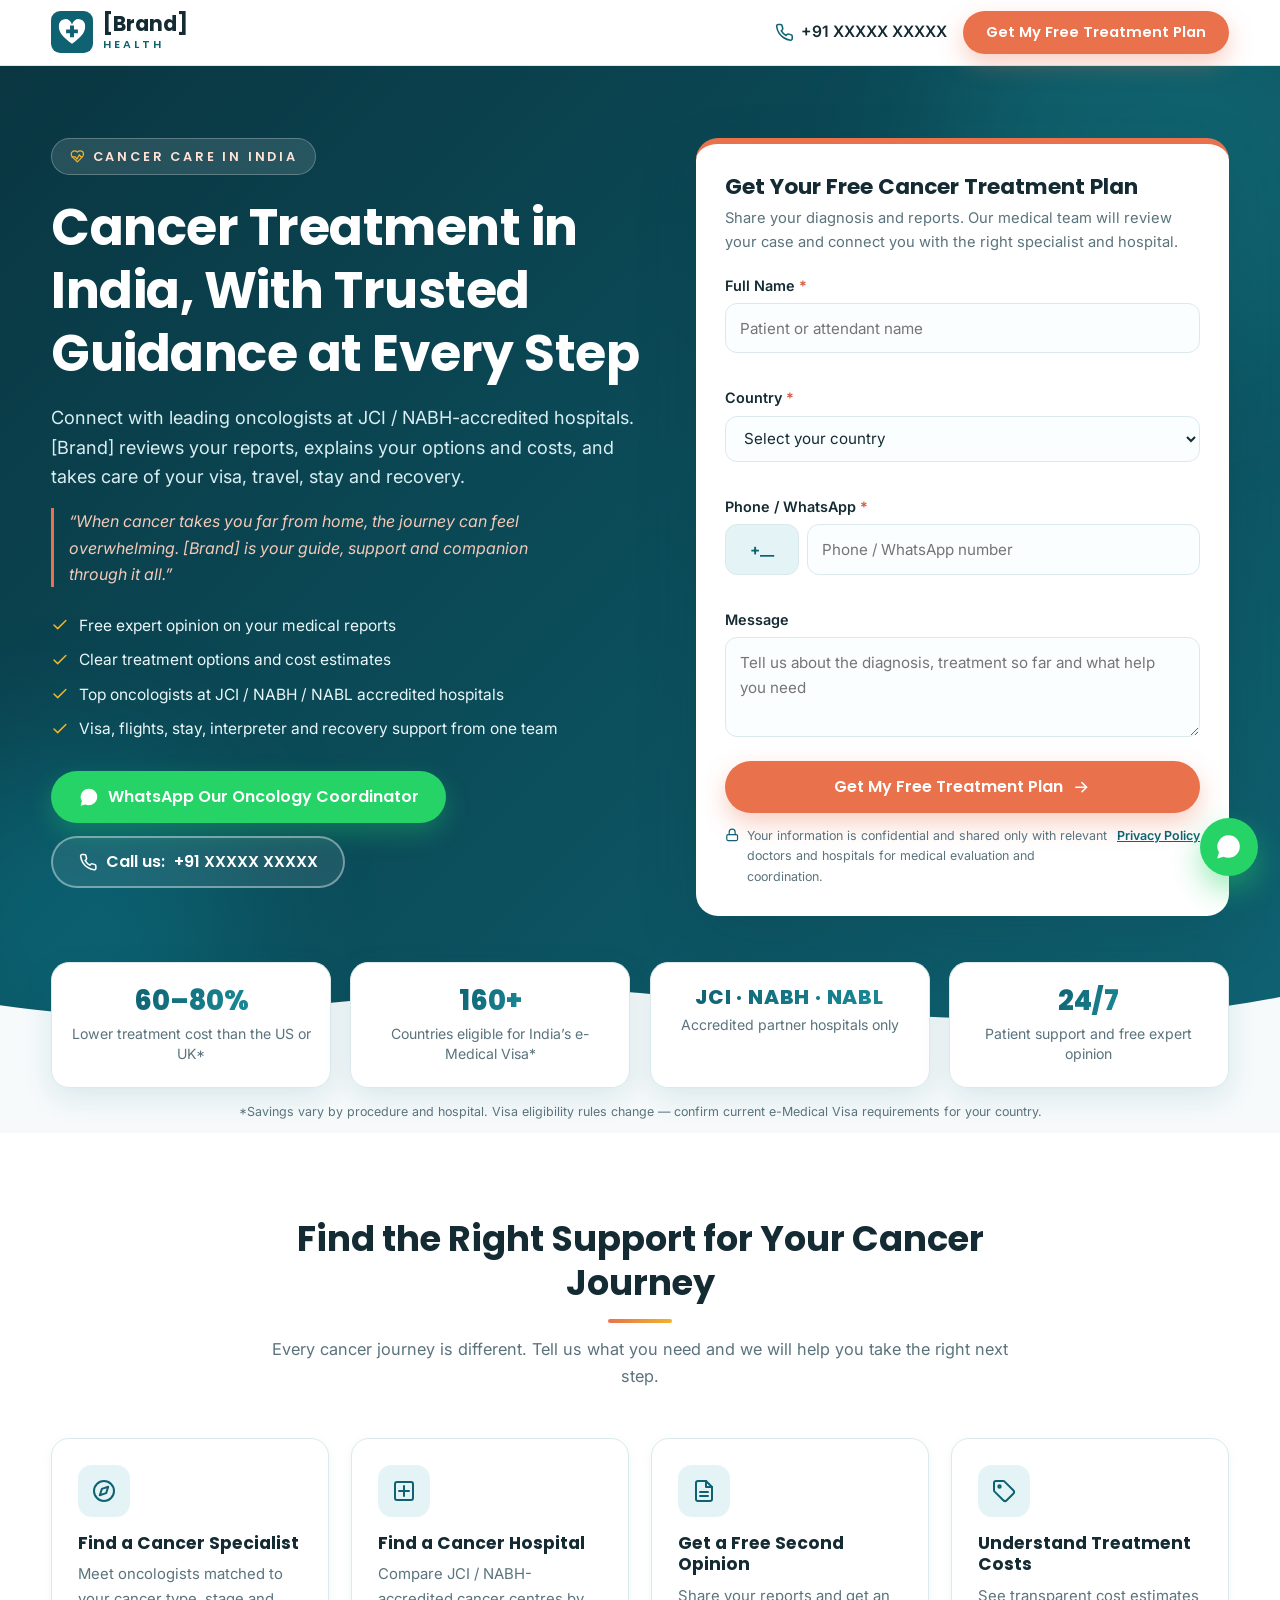
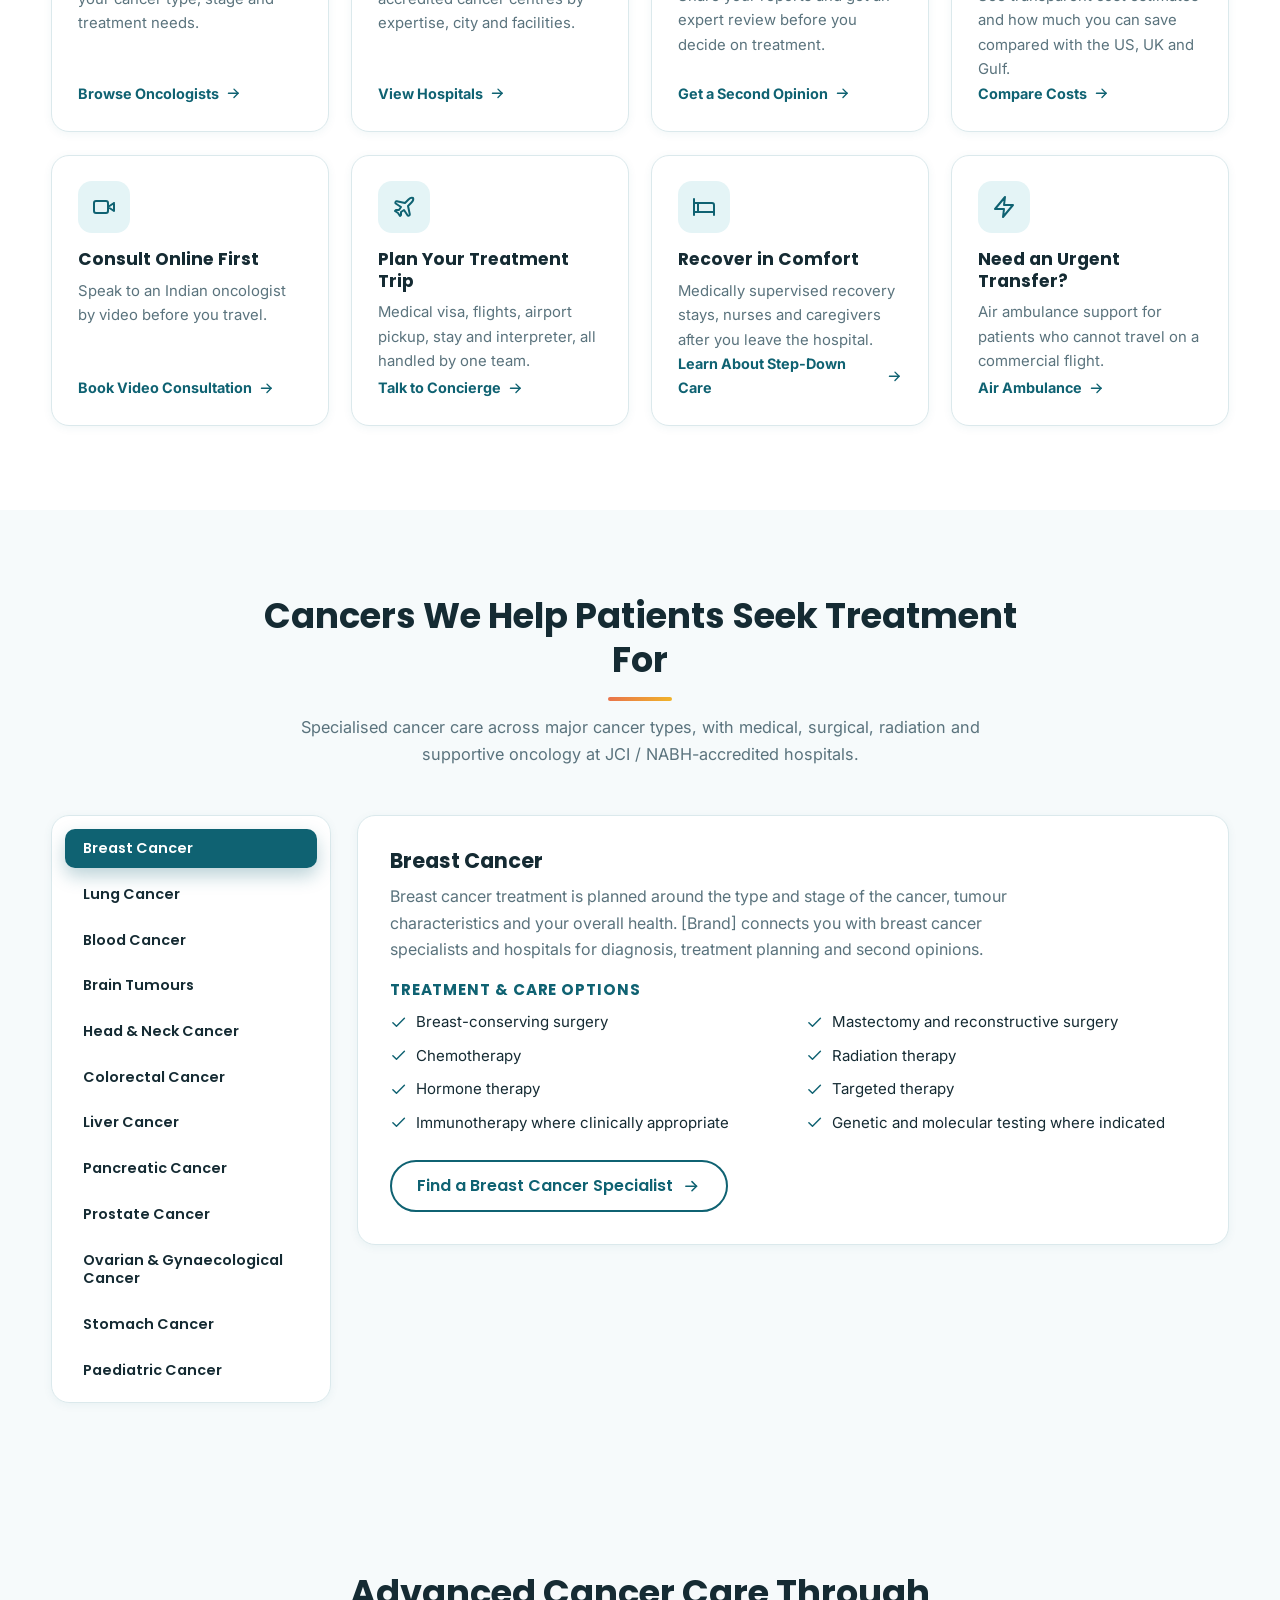
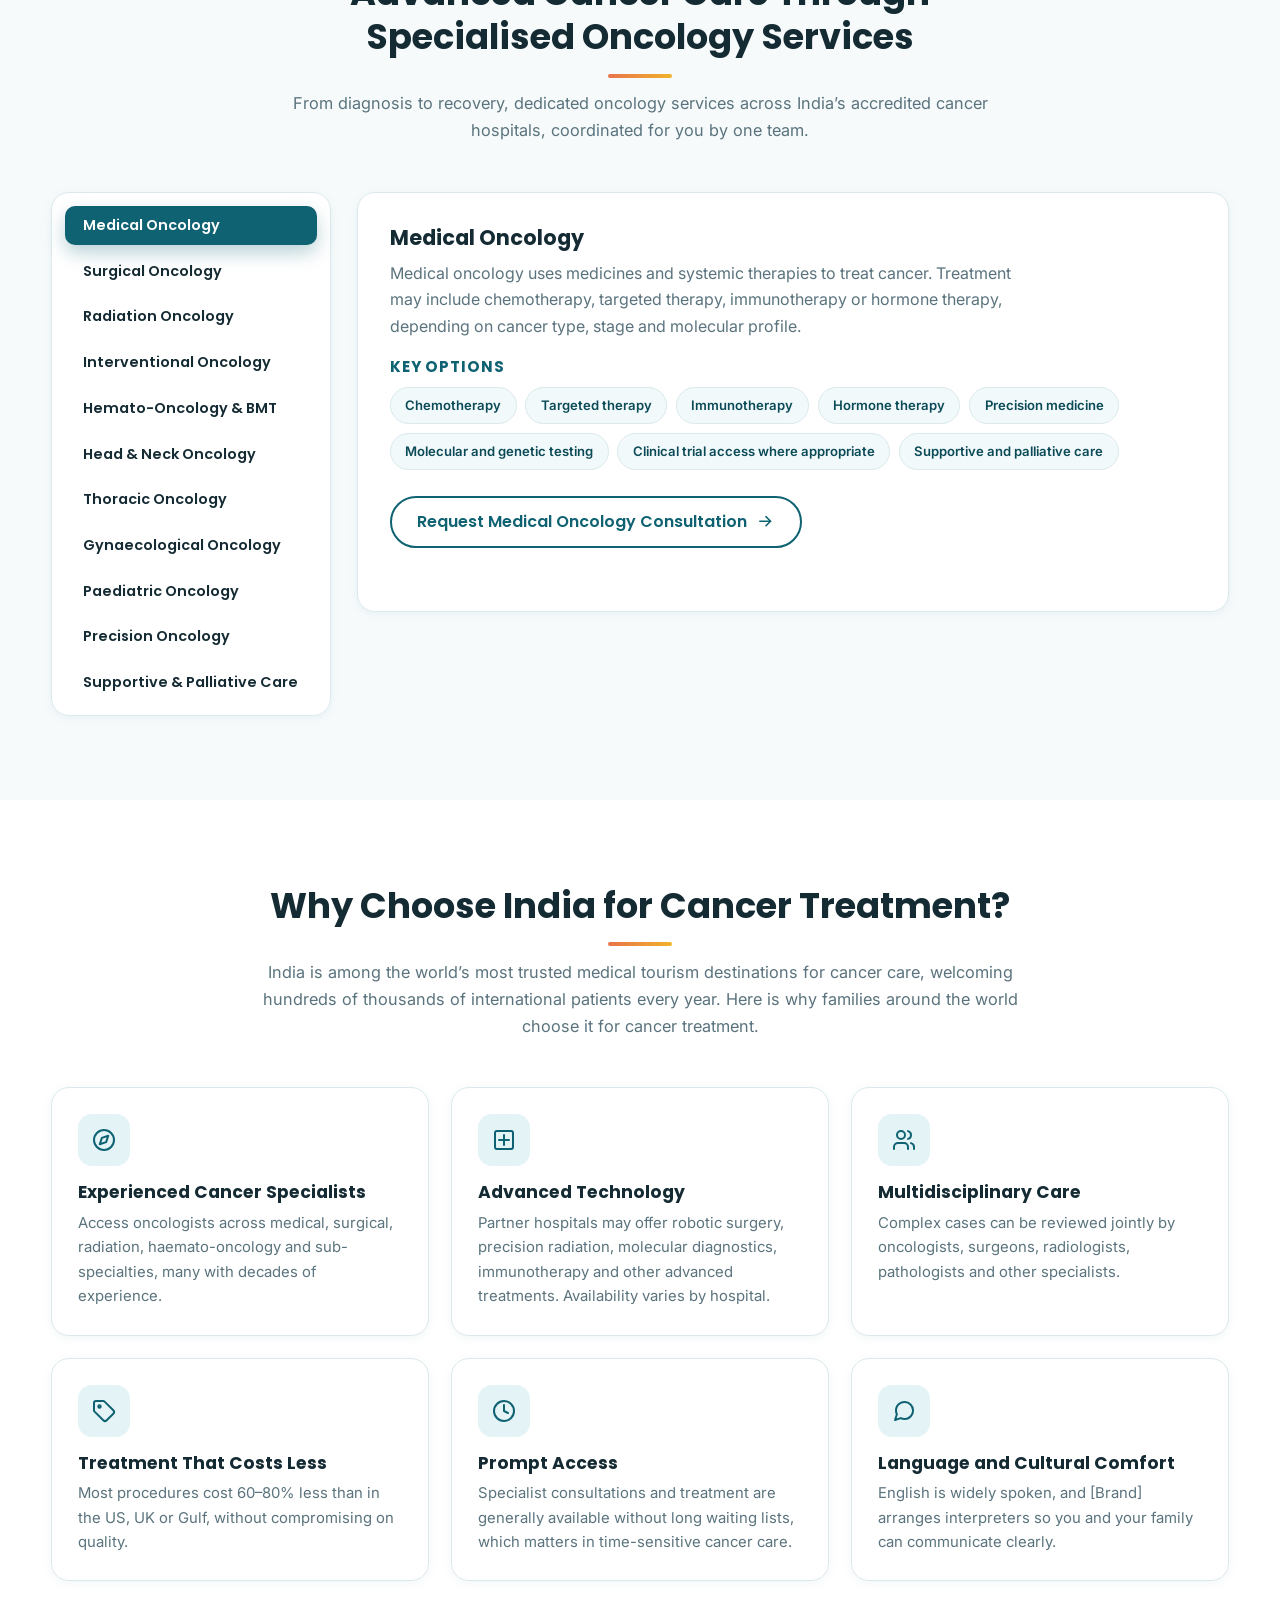
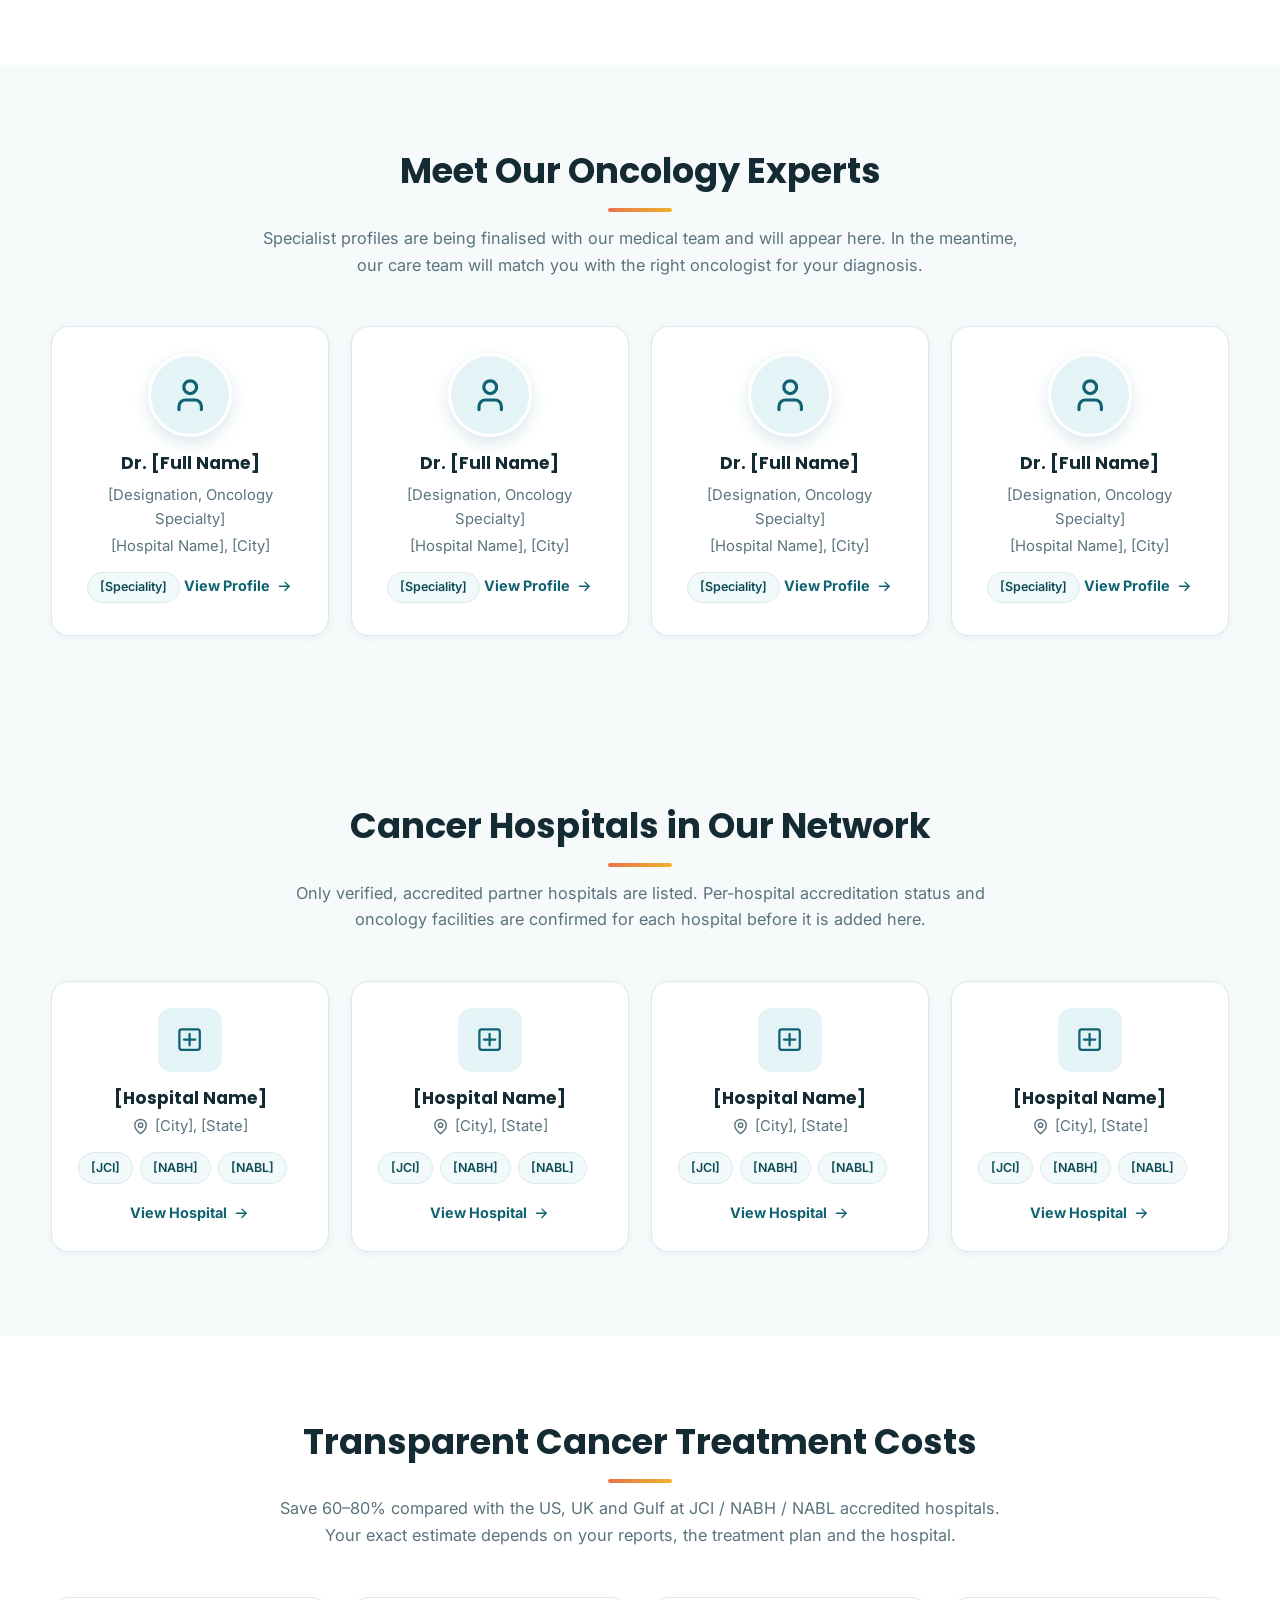
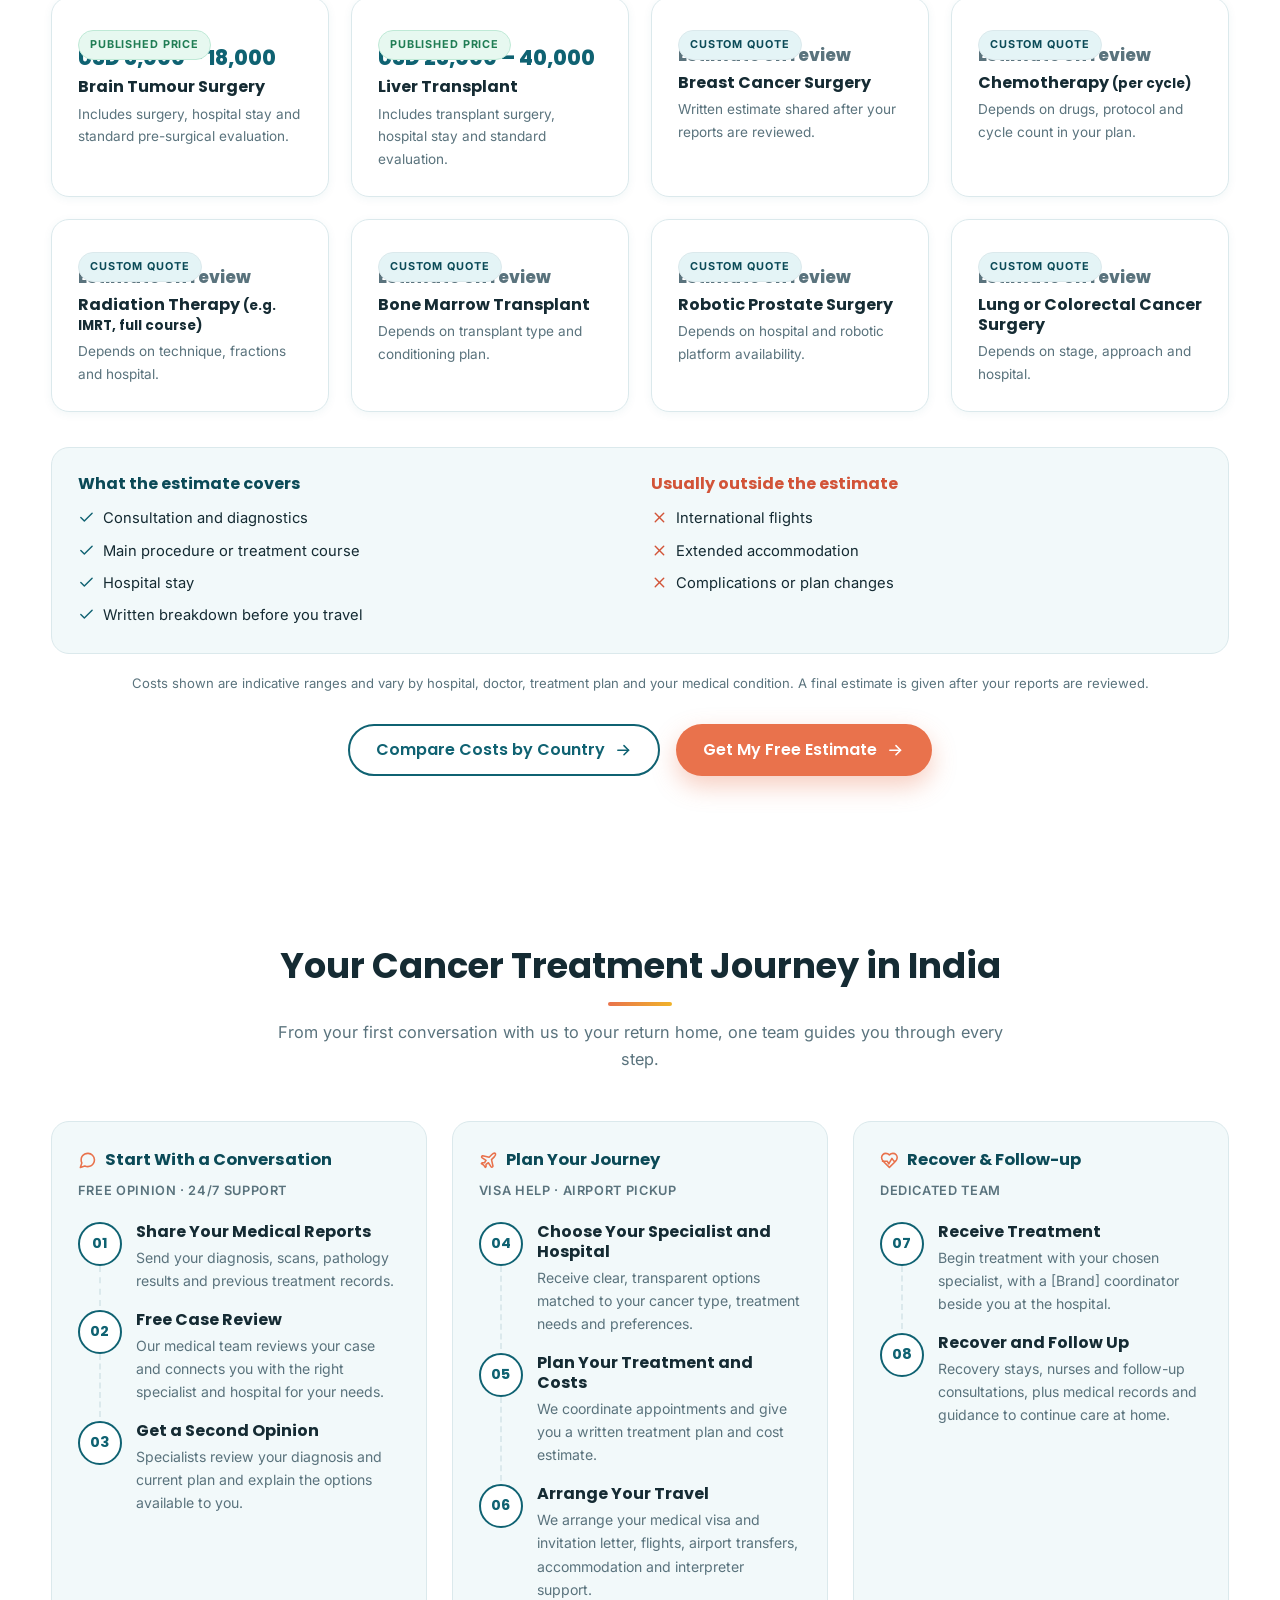
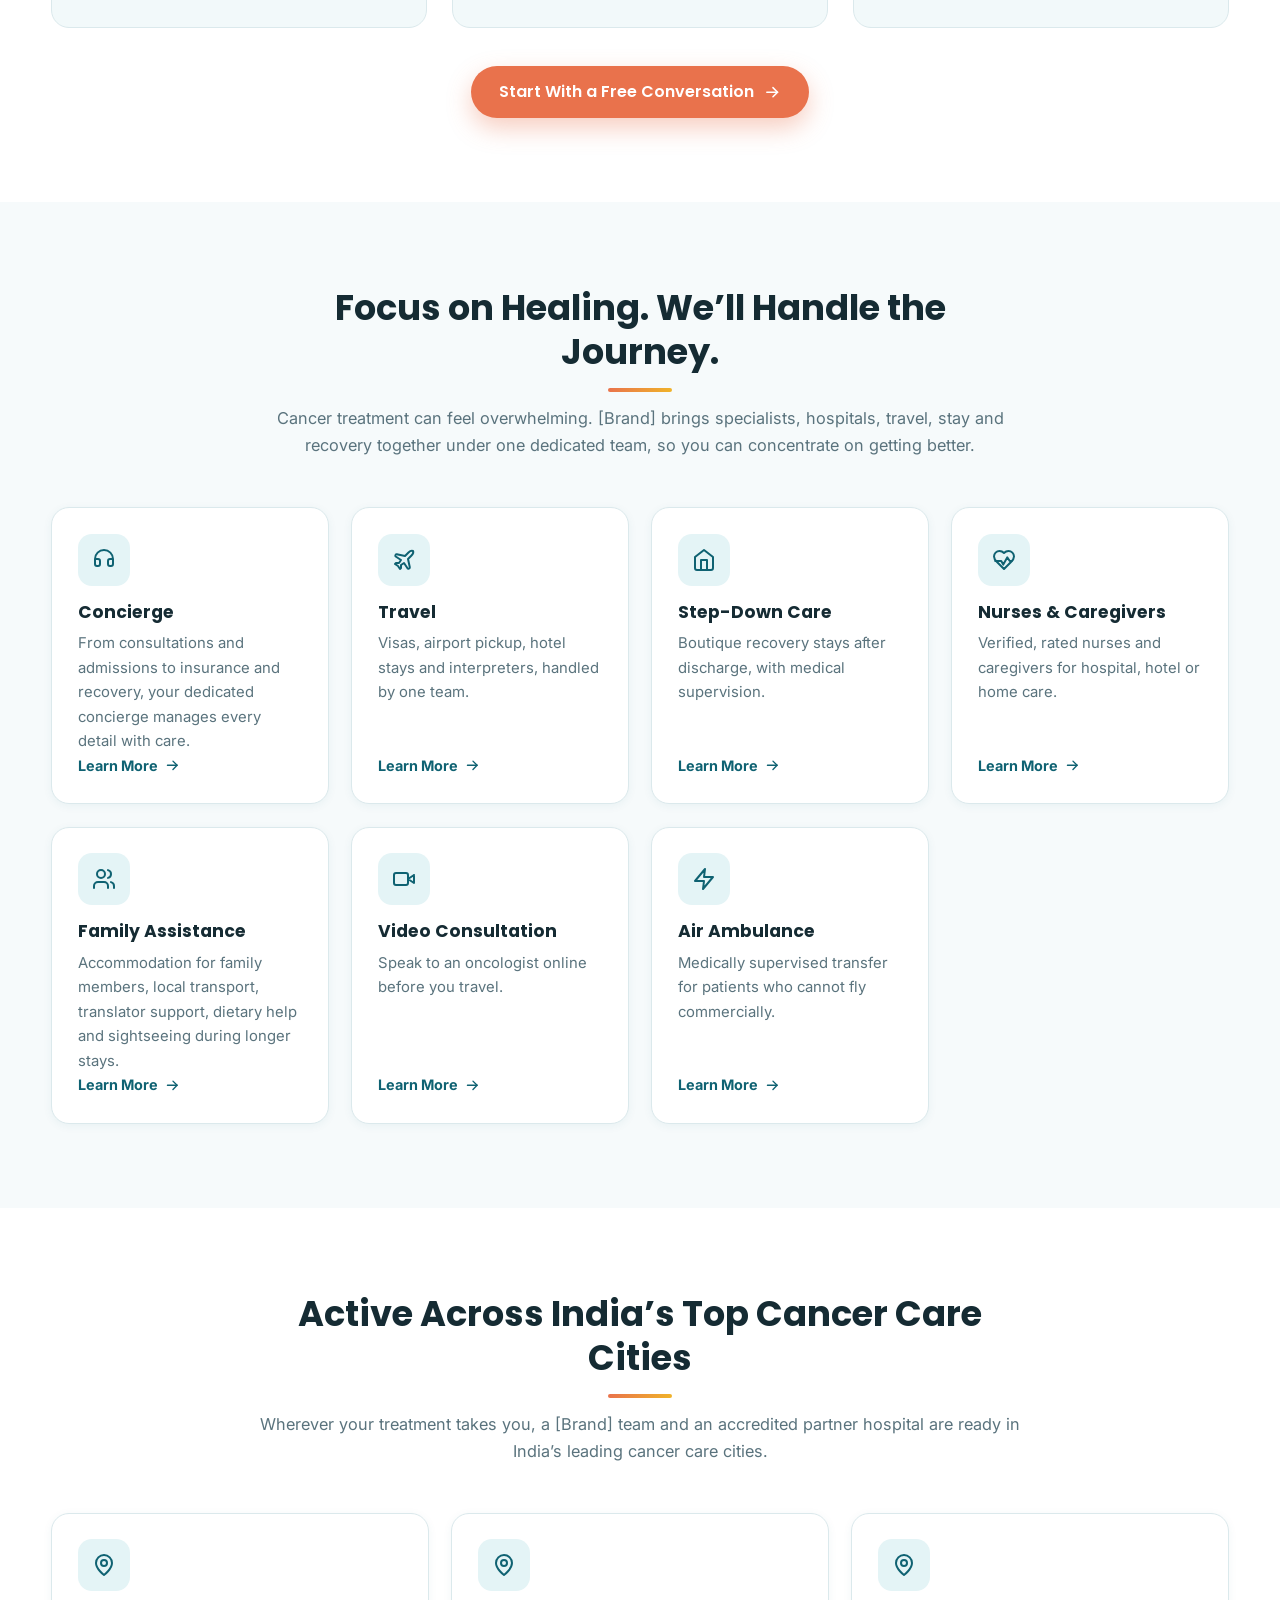
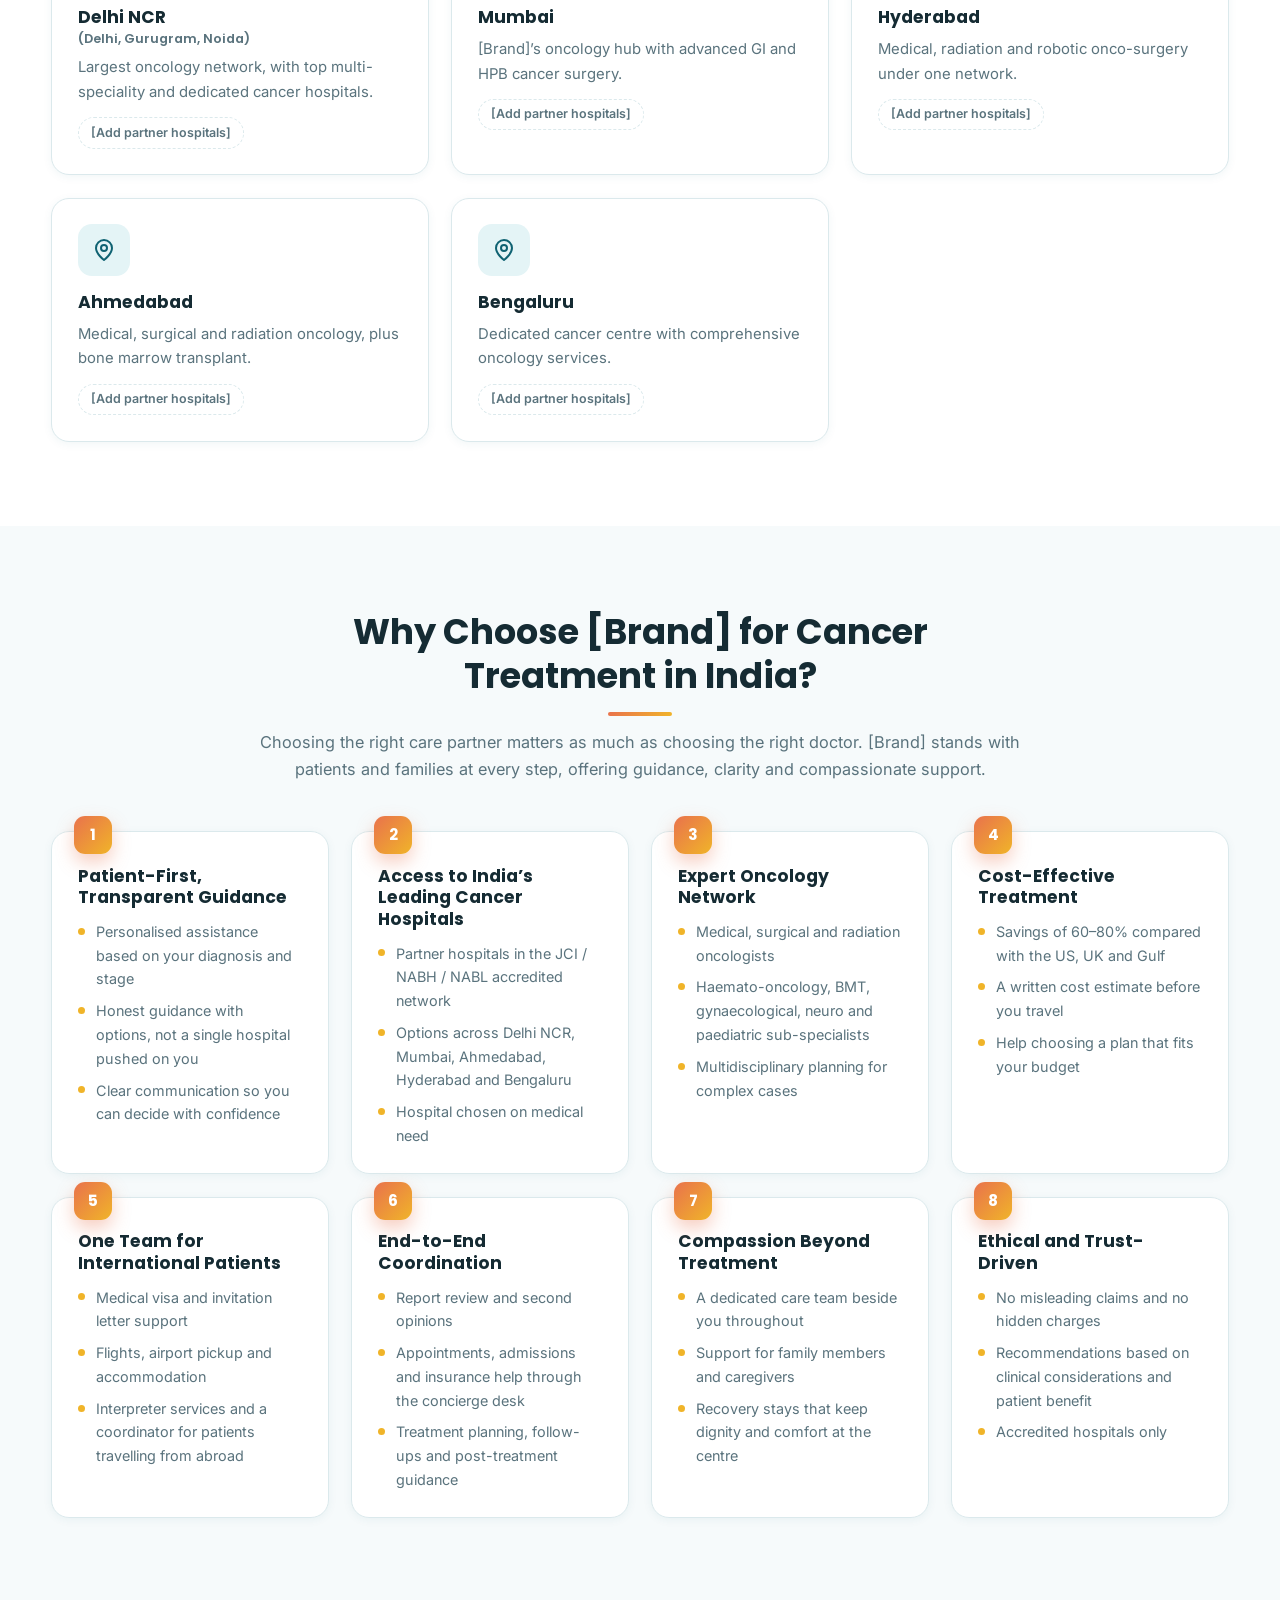
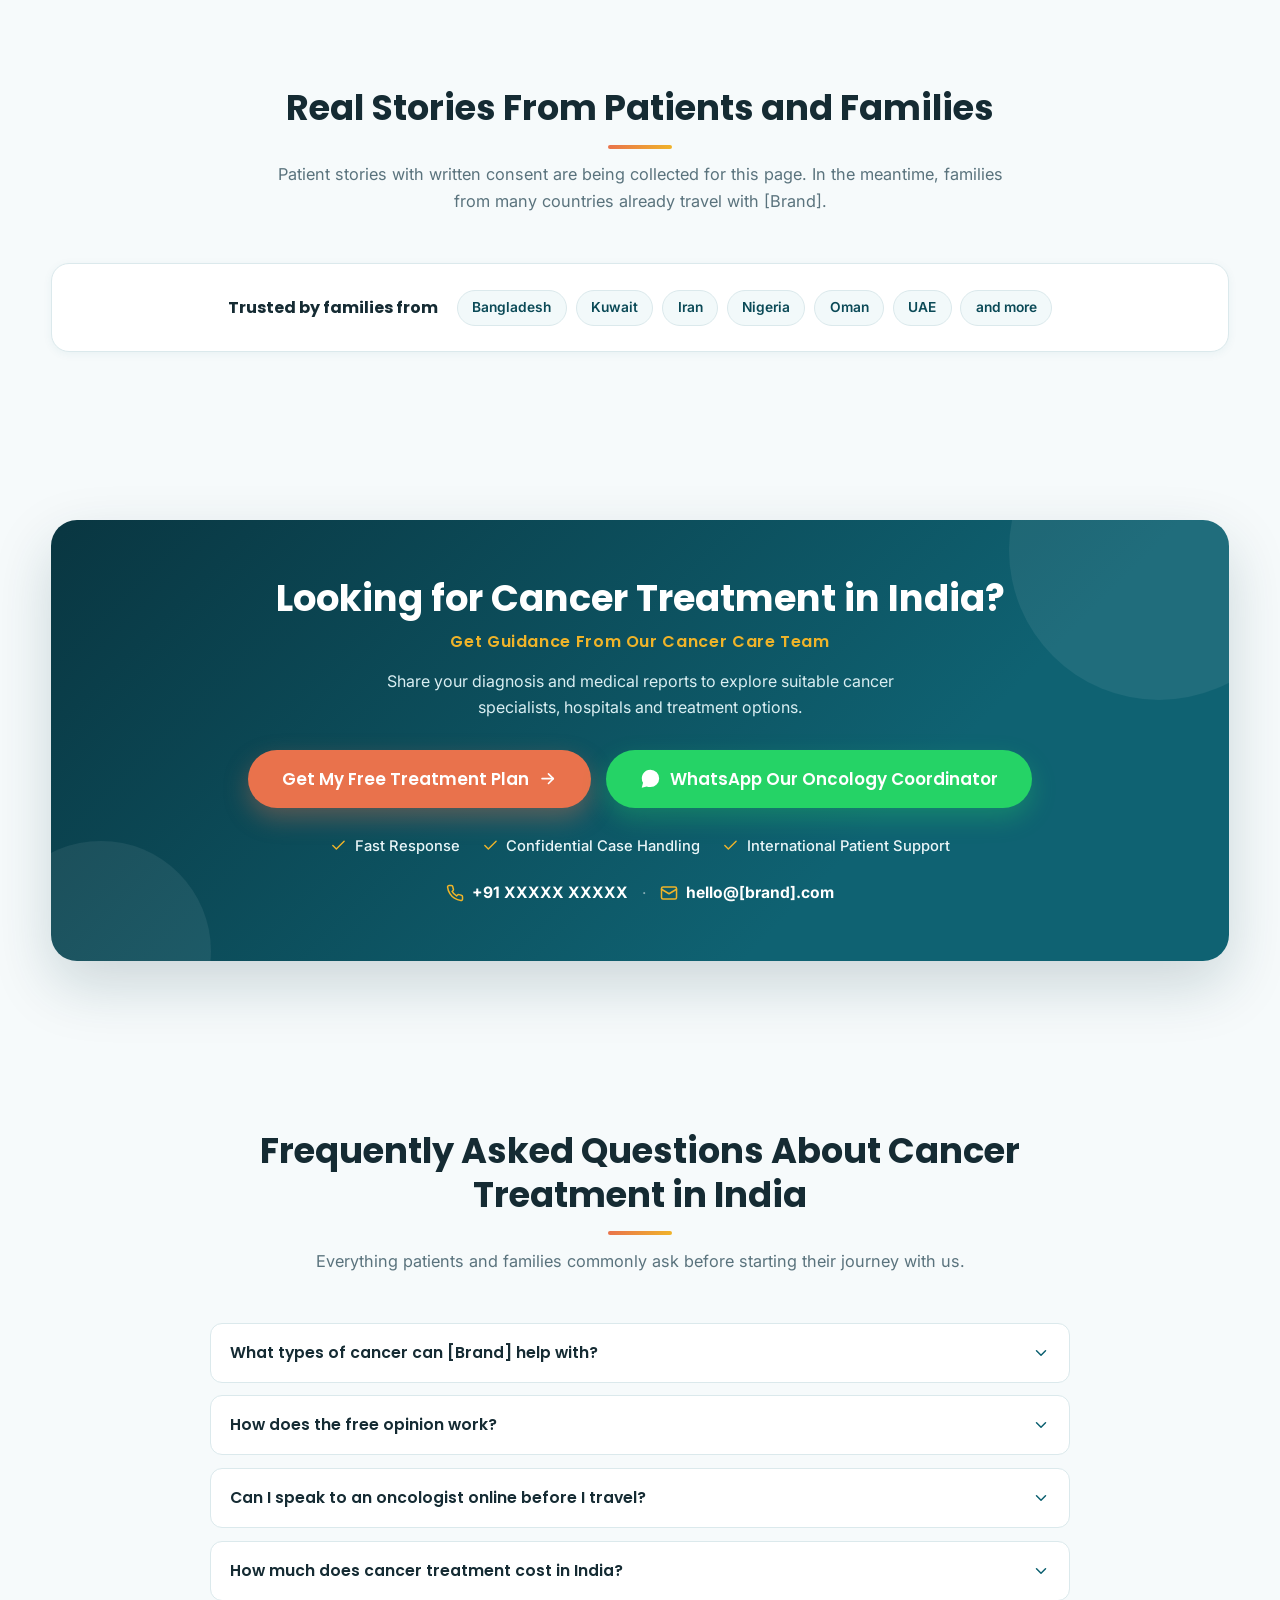
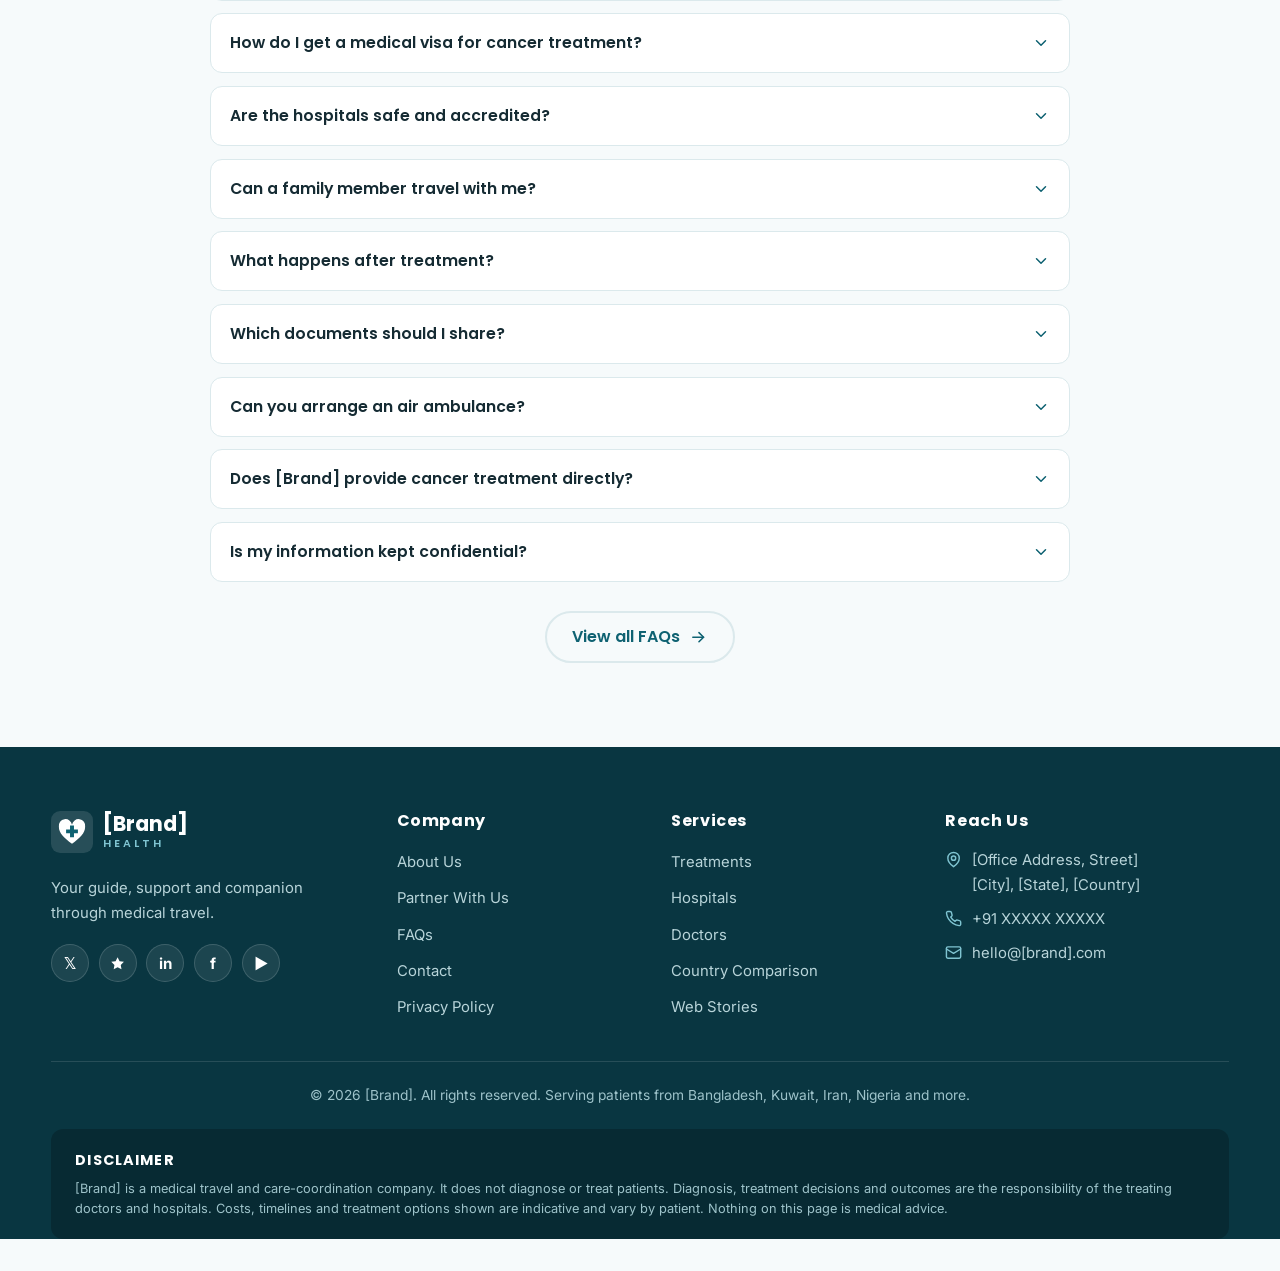
==== cancer-treatment-landing-page/index.html @ 6e110f03 "first commit" ====
<!DOCTYPE html>
<html lang="en">
<head>
  <meta charset="UTF-8">
  <meta name="viewport" content="width=device-width, initial-scale=1.0">

  <!-- ============================================================
       SEO — per the Content Requirement Sheet (Section B)
       Replace [Brand] / [domain.com] when the brand is finalised.
       Suggested URL : /cancer-treatment-india/   [CONFIRM per doc]
  ============================================================= -->
  <title>Cancer Treatment in India – Top Oncologists | [Brand]</title>
  <meta name="description" content="Free cancer treatment plan in India. Top oncologists at JCI/NABH hospitals, with visa, travel & recovery handled by [Brand].">
  <meta name="robots" content="index, follow">
  <link rel="canonical" href="https://[domain.com]/cancer-treatment-india/">

  <!-- Open Graph -->
  <meta property="og:type" content="website">
  <meta property="og:title" content="Cancer Treatment in India – Top Oncologists | [Brand]">
  <meta property="og:description" content="Free cancer treatment plan in India. Top oncologists at JCI/NABH hospitals, with visa, travel & recovery handled by [Brand].">
  <meta property="og:url" content="https://[domain.com]/cancer-treatment-india/">
  <meta property="og:image" content="https://[domain.com]/assets/og-cancer-treatment-india.jpg">
  <meta name="theme-color" content="#0f6272">

  <!-- Favicon (inline SVG heart-cross mark) -->
  <link rel="icon" href="data:image/svg+xml,%3Csvg xmlns='http://www.w3.org/2000/svg' viewBox='0 0 64 64'%3E%3Crect width='64' height='64' rx='14' fill='%230f6272'/%3E%3Cpath d='M32 50C20 41 12 34 12 24a10 10 0 0 1 20-3 10 10 0 0 1 20 3c0 10-8 17-20 26z' fill='%23ffffff'/%3E%3Cpath d='M29 22h6v6h6v6h-6v6h-6v-6h-6v-6h6z' fill='%230f6272'/%3E%3C/svg%3E">

  <!-- Fonts -->
  <link rel="preconnect" href="https://fonts.googleapis.com">
  <link rel="preconnect" href="https://fonts.gstatic.com" crossorigin="">
  <link href="https://fonts.googleapis.com/css2?family=Inter:wght@400;500;600;700&family=Poppins:wght@500;600;700;800&display=swap" rel="stylesheet">

  <!-- Styles -->
  <link rel="stylesheet" href="css/style.css">

  <!--
    FAQ structured data (Section 16: "mark up with FAQ schema").
    Keep the JSON-LD answers in sync with the visible FAQ accordion.
  -->
  <script type="application/ld+json">
  {
    "@context": "https://schema.org",
    "@type": "FAQPage",
    "mainEntity": [
      {"@type": "Question","name": "What types of cancer can [Brand] help with?","acceptedAnswer": {"@type": "Answer","text": "[Brand] guides you to specialists and hospitals for breast, lung, blood, brain, head and neck, colorectal, liver, pancreatic, prostate, gynaecological, stomach and paediatric cancers, and others on request."}},
      {"@type": "Question","name": "How does the free opinion work?","acceptedAnswer": {"@type": "Answer","text": "Share your reports through the form or WhatsApp. Our medical team reviews your case and connects you with a suitable specialist who explains your diagnosis and options."}},
      {"@type": "Question","name": "Can I speak to an oncologist online before I travel?","acceptedAnswer": {"@type": "Answer","text": "Yes. Video consultation is available with Indian specialists, so you can discuss your reports before deciding whether to travel. Availability depends on the specialist."}},
      {"@type": "Question","name": "How much does cancer treatment cost in India?","acceptedAnswer": {"@type": "Answer","text": "Most procedures cost 60–80% less than in the US, UK or Gulf. The final cost depends on cancer type, stage, treatment plan, hospital, medicines, diagnostics and length of stay. For example, brain tumour surgery is listed at USD 8,000–18,000. You receive a written estimate after your reports are reviewed."}},
      {"@type": "Question","name": "How do I get a medical visa for cancer treatment?","acceptedAnswer": {"@type": "Answer","text": "Our team helps with the complete medical visa process, including invitation letters and travel documents. Citizens of 160+ countries can apply for India's e-Medical Visa. Rules change, so we confirm the current requirements for your country."}},
      {"@type": "Question","name": "Are the hospitals safe and accredited?","acceptedAnswer": {"@type": "Answer","text": "We work only with hospitals in the JCI, NABH and NABL accredited network, which meet strict quality standards."}},
      {"@type": "Question","name": "Can a family member travel with me?","acceptedAnswer": {"@type": "Answer","text": "Yes. We arrange accommodation, local transport, translator support and dietary help for companions, and can organise sightseeing during longer stays."}},
      {"@type": "Question","name": "What happens after treatment?","acceptedAnswer": {"@type": "Answer","text": "We arrange recovery stays, professional nurses and caregivers, and follow-up consultations. We also help with medical records and guidance so you can continue care at home."}},
      {"@type": "Question","name": "Which documents should I share?","acceptedAnswer": {"@type": "Answer","text": "Your diagnosis and biopsy or pathology reports, scans (CT, MRI, PET-CT), blood tests, previous treatment records and current medicines. If you plan to travel, a passport copy helps us start the visa process."}},
      {"@type": "Question","name": "Can you arrange an air ambulance?","acceptedAnswer": {"@type": "Answer","text": "Yes. Our Air Ambulance service supports patients who need a medically supervised transfer."}},
      {"@type": "Question","name": "Does [Brand] provide cancer treatment directly?","acceptedAnswer": {"@type": "Answer","text": "[Brand] is a medical travel and care-coordination company. Diagnosis and treatment are provided by the doctors and hospitals you choose."}},
      {"@type": "Question","name": "Is my information kept confidential?","acceptedAnswer": {"@type": "Answer","text": "Yes. Your reports are shared only with the doctors and hospitals involved in evaluating your case, in line with our Privacy Policy."}}
    ]
  }
  </script>
</head>
<body>
  <a class="skip-link" href="#main">Skip to main content</a>

  <!-- ============================================================
       SVG ICON SPRITE  (stroke-based, inherits currentColor)
  ============================================================= -->
  <svg xmlns="http://www.w3.org/2000/svg" style="display:none" aria-hidden="true">
    <defs>
      <symbol id="i-check" viewBox="0 0 24 24"><path d="M20 6 9 17l-5-5"/></symbol>
      <symbol id="i-chevron" viewBox="0 0 24 24"><path d="m6 9 6 6 6-6"/></symbol>
      <symbol id="i-arrow" viewBox="0 0 24 24"><path d="M5 12h14"/><path d="m13 6 6 6-6 6"/></symbol>
      <symbol id="i-phone" viewBox="0 0 24 24"><path d="M22 16.92v3a2 2 0 0 1-2.18 2 19.79 19.79 0 0 1-8.63-3.07 19.5 19.5 0 0 1-6-6 19.79 19.79 0 0 1-3.07-8.67A2 2 0 0 1 4.11 2h3a2 2 0 0 1 2 1.72 12.84 12.84 0 0 0 .7 2.81 2 2 0 0 1-.45 2.11L8.09 9.91a16 16 0 0 0 6 6l1.27-1.27a2 2 0 0 1 2.11-.45 12.84 12.84 0 0 0 2.81.7A2 2 0 0 1 22 16.92z"/></symbol>
      <symbol id="i-whatsapp" viewBox="0 0 24 24"><path fill="currentColor" stroke="none" d="M12 2a9.9 9.9 0 0 0-8.53 14.97L2 22.5l5.68-1.43A9.9 9.9 0 0 0 12 21.8h.01A9.9 9.9 0 0 0 12 2Zm5.47 14.38c-.3-.15-1.76-.87-2.03-.97-.27-.1-.47-.15-.67.15-.2.3-.77.97-.94 1.16-.17.2-.35.22-.64.08-.3-.15-1.26-.47-2.39-1.48-.88-.79-1.48-1.76-1.65-2.06-.17-.3-.02-.46.13-.6.13-.14.3-.35.44-.53.15-.17.2-.3.3-.5.1-.2.05-.37-.03-.52-.07-.15-.67-1.61-.91-2.2-.24-.58-.49-.5-.67-.51h-.57c-.2 0-.52.07-.8.37-.27.3-1.04 1.02-1.04 2.48 0 1.46 1.07 2.88 1.22 3.08.15.2 2.1 3.2 5.08 4.49.71.3 1.26.49 1.7.62.7.23 1.36.2 1.87.12.57-.08 1.76-.72 2-1.41.25-.7.25-1.29.18-1.41-.08-.13-.28-.2-.57-.35Z"/></symbol>
      <symbol id="i-shield" viewBox="0 0 24 24"><path d="M20 13c0 5-3.5 7.5-8 9-4.5-1.5-8-4-8-9V5l8-3 8 3z"/><path d="m9 11.5 2 2 4-4"/></symbol>
      <symbol id="i-star" viewBox="0 0 24 24"><path fill="currentColor" stroke="none" d="m12 2 3.09 6.26L22 9.27l-5 4.87 1.18 6.88L12 17.77l-6.18 3.25L7 14.14 2 9.27l6.91-1.01L12 2z"/></symbol>
      <symbol id="i-globe" viewBox="0 0 24 24"><circle cx="12" cy="12" r="10"/><path d="M2 12h20"/><path d="M12 2a15.3 15.3 0 0 1 4 10 15.3 15.3 0 0 1-4 10 15.3 15.3 0 0 1-4-10 15.3 15.3 0 0 1 4-10z"/></symbol>
      <symbol id="i-plane" viewBox="0 0 24 24"><path d="M17.8 19.2 16 11l3.5-3.5C21 6 21.5 4 21 3c-1-.5-3 0-4.5 1.5L13 8 4.8 6.2c-.5-.1-.9.1-1.1.5l-.3.5c-.2.5-.1 1 .3 1.3L9 12l-2 3H4l-1 1 3 2 2 3 1-1v-3l3-2 3.5 5.3c.3.4.8.5 1.3.3l.5-.2c.4-.3.6-.7.5-1.2z"/></symbol>
      <symbol id="i-bed" viewBox="0 0 24 24"><path d="M2 4v16"/><path d="M2 8h18a2 2 0 0 1 2 2v10"/><path d="M2 17h20"/><path d="M6 8v9"/></symbol>
      <symbol id="i-heart" viewBox="0 0 24 24"><path d="M19 14c1.49-1.46 3-3.21 3-5.5A5.5 5.5 0 0 0 16.5 3c-1.76 0-3 .5-4.5 2-1.5-1.5-2.74-2-4.5-2A5.5 5.5 0 0 0 2 8.5c0 2.3 1.5 4.05 3 5.5l7 7Z"/><path d="M3.22 13H9.24l2 3.6 4-7.2 2.52 3.6h2.02"/></symbol>
      <symbol id="i-users" viewBox="0 0 24 24"><path d="M16 21v-2a4 4 0 0 0-4-4H6a4 4 0 0 0-4 4v2"/><circle cx="9" cy="7" r="4"/><path d="M22 21v-2a4 4 0 0 0-3-3.87"/><path d="M16 3.13a4 4 0 0 1 0 7.75"/></symbol>
      <symbol id="i-hospital" viewBox="0 0 24 24"><rect x="3" y="3" width="18" height="18" rx="2"/><path d="M12 7v10"/><path d="M7 12h10"/></symbol>
      <symbol id="i-compass" viewBox="0 0 24 24"><circle cx="12" cy="12" r="10"/><path d="m16.24 7.76-2.12 6.36-6.36 2.12 2.12-6.36 6.36-2.12z"/></symbol>
      <symbol id="i-file" viewBox="0 0 24 24"><path d="M14 2H6a2 2 0 0 0-2 2v16a2 2 0 0 0 2 2h12a2 2 0 0 0 2-2V8z"/><path d="M14 2v6h6"/><path d="M16 13H8"/><path d="M16 17H8"/></symbol>
      <symbol id="i-video" viewBox="0 0 24 24"><rect x="2" y="6" width="14" height="12" rx="2"/><path d="m22 8-6 4 6 4V8"/></symbol>
      <symbol id="i-chat" viewBox="0 0 24 24"><path d="M21 11.5a8.38 8.38 0 0 1-.9 3.8 8.5 8.5 0 0 1-7.6 4.7 8.38 8.38 0 0 1-3.8-.9L3 21l1.9-5.7a8.38 8.38 0 0 1-.9-3.8 8.5 8.5 0 0 1 4.7-7.6 8.38 8.38 0 0 1 3.8-.9h.5a8.48 8.48 0 0 1 8 8v.5z"/></symbol>
      <symbol id="i-headset" viewBox="0 0 24 24"><path d="M3 11h3a2 2 0 0 1 2 2v3a2 2 0 0 1-2 2H5a2 2 0 0 1-2-2v-5a9 9 0 0 1 18 0v5a2 2 0 0 1-2 2h-1a2 2 0 0 1-2-2v-3a2 2 0 0 1 2-2h3"/></symbol>
      <symbol id="i-clock" viewBox="0 0 24 24"><circle cx="12" cy="12" r="10"/><path d="M12 6v6l4 2"/></symbol>
      <symbol id="i-tag" viewBox="0 0 24 24"><path d="M12.586 2.586A2 2 0 0 0 11.172 2H4a2 2 0 0 0-2 2v7.172a2 2 0 0 0 .586 1.414l8.704 8.704a2.426 2.426 0 0 0 3.42 0l6.58-6.58a2.426 2.426 0 0 0 0-3.42z"/><circle cx="7.5" cy="7.5" r="1.2"/></symbol>
      <symbol id="i-home" viewBox="0 0 24 24"><path d="m3 9 9-7 9 7v11a2 2 0 0 1-2 2H5a2 2 0 0 1-2-2z"/><path d="M9 22V12h6v10"/></symbol>
      <symbol id="i-zap" viewBox="0 0 24 24"><path d="M13 2 3 14h9l-1 8 10-12h-9l1-8z"/></symbol>
      <symbol id="i-mail" viewBox="0 0 24 24"><rect x="2" y="4" width="20" height="16" rx="2"/><path d="m22 7-10 6L2 7"/></symbol>
      <symbol id="i-lock" viewBox="0 0 24 24"><rect x="3" y="11" width="18" height="10" rx="2"/><path d="M7 11V7a5 5 0 0 1 10 0v4"/></symbol>
      <symbol id="i-map" viewBox="0 0 24 24"><path d="M20 10c0 6-8 12-8 12s-8-6-8-12a8 8 0 0 1 16 0Z"/><circle cx="12" cy="10" r="3"/></symbol>
      <symbol id="i-x" viewBox="0 0 24 24"><path d="M18 6 6 18"/><path d="m6 6 12 12"/></symbol>
      <symbol id="i-user" viewBox="0 0 24 24"><path d="M19 21v-2a4 4 0 0 0-4-4H9a4 4 0 0 0-4 4v2"/><circle cx="12" cy="7" r="4"/></symbol>
    </defs>
  </svg>

  <!-- ============================================================
       HEADER — logo, phone, one CTA (main-nav hidden per doc) 
       Contact values are injected from js/script.js CONFIG.
  ============================================================= -->
  <header class="site-header" id="siteHeader">
    <div class="container header-inner">
      <a class="logo" href="#top" aria-label="[Brand] – home">
        <span class="logo-mark" aria-hidden="true">
          <svg viewBox="0 0 64 64"><rect width="64" height="64" rx="14" fill="var(--brand)"/><path d="M32 50C20 41 12 34 12 24a10 10 0 0 1 20-3 10 10 0 0 1 20 3c0 10-8 17-20 26z" fill="#fff"/><path d="M29 22h6v6h6v6h-6v6h-6v-6h-6v-6h6z" fill="var(--brand)"/></svg>
        </span>
        <span class="logo-text">[Brand]<small>Health</small></span>
      </a>

      <div class="header-actions">
        <a class="header-phone" data-contact="phoneLink" href="#" data-event="call_click">
          <svg class="ic" aria-hidden="true"><use href="#i-phone"/></svg>
          <span data-contact="phoneText">+91 XXXXX XXXXX</span>
        </a>
        <a class="btn btn-primary btn-header" href="#lead-form" data-event="form_intent">Get My Free Treatment Plan</a>
      </div>
    </div>
  </header>

  <main id="main">

    <!-- ========================================================
         SECTION 1 — HERO  (primary conversion: free consultation form)
    ========================================================== -->
    <section class="hero" id="top">
      <div class="hero-bg" aria-hidden="true">
        <span class="blob blob-1"></span>
        <span class="blob blob-2"></span>
        <svg class="hero-wave" viewBox="0 0 1440 110" preserveAspectRatio="none"><path d="M0 70 C240 110 480 30 720 55 C960 80 1200 110 1440 60 L1440 110 L0 110 Z" fill="var(--bg)"/></svg>
      </div>

      <div class="container hero-grid">
        <div class="hero-copy">
          <p class="eyebrow"><svg class="ic" aria-hidden="true"><use href="#i-heart"/></svg> Cancer Care in India</p>
          <h1>Cancer Treatment in India, With Trusted Guidance at&nbsp;Every&nbsp;Step</h1>
          <p class="hero-sub">Connect with leading oncologists at JCI / NABH-accredited hospitals. [Brand] reviews your reports, explains your options and costs, and takes care of your visa, travel, stay and recovery.</p>
          <p class="hero-note">“When cancer takes you far from home, the journey can feel overwhelming. [Brand] is your guide, support and companion through it all.”</p>

          <ul class="hero-points">
            <li><svg class="ic" aria-hidden="true"><use href="#i-check"/></svg> Free expert opinion on your medical reports</li>
            <li><svg class="ic" aria-hidden="true"><use href="#i-check"/></svg> Clear treatment options and cost estimates</li>
            <li><svg class="ic" aria-hidden="true"><use href="#i-check"/></svg> Top oncologists at JCI / NABH / NABL accredited hospitals</li>
            <li><svg class="ic" aria-hidden="true"><use href="#i-check"/></svg> Visa, flights, stay, interpreter and recovery support from one team</li>
          </ul>

          <div class="hero-cta-row">
            <a class="btn btn-whatsapp" data-contact="waLink" href="#" target="_blank" rel="noopener" data-event="whatsapp_click">
              <svg class="ic" aria-hidden="true"><use href="#i-whatsapp"/></svg>
              WhatsApp Our Oncology Coordinator
            </a>
            <a class="btn btn-ghost" data-contact="phoneLink" href="#" data-event="call_click">
              <svg class="ic" aria-hidden="true"><use href="#i-phone"/></svg>
              Call us: <span data-contact="phoneText">+91 XXXXX XXXXX</span>
            </a>
          </div>
        </div>

        <div class="hero-form-wrap">
          <div class="hero-form" id="lead-form">
            <h2>Get Your Free Cancer Treatment Plan</h2>
            <p class="form-sub">Share your diagnosis and reports. Our medical team will review your case and connect you with the right specialist and hospital.</p>

            <!--
              TEMPLATE NOTE (doc Section B): form routing goes to the CRM plus
              [hello@brand.com]. Wire the submit handler in js/script.js.
            -->
            <form id="enquiryForm" novalidate="">
              <input type="hidden" name="formSource" value="Cancer Treatment in India landing page">

              <div class="field">
                <label for="fullName">Full Name <em>*</em></label>
                <input type="text" id="fullName" name="fullName" required autocomplete="name" placeholder="Patient or attendant name">
                <span class="err" data-err="fullName"></span>
              </div>

              <div class="field">
                <label for="country">Country <em>*</em></label>
                <select id="country" name="country" required>
                  <option value="" disabled selected>Select your country</option>
                  <noscript><option>Phone country code will be filled from this list (JS required)</option></noscript>
                </select>
                <span class="err" data-err="country"></span>
              </div>

              <div class="field">
                <label for="phone">Phone / WhatsApp <em>*</em></label>
                <div class="phone-field">
                  <span class="dial" id="dialCode">+__</span>
                  <input type="tel" id="phone" name="phone" required inputmode="numeric" maxlength="15" autocomplete="tel" placeholder="Phone / WhatsApp number">
                </div>
                <span class="err" data-err="phone"></span>
              </div>

              <div class="field">
                <label for="message">Message</label>
                <textarea id="message" name="message" rows="3" placeholder="Tell us about the diagnosis, treatment so far and what help you need"></textarea>
              </div>

              <button type="submit" class="btn btn-primary btn-block" data-event="form_submit">
                Get My Free Treatment Plan
                <svg class="ic" aria-hidden="true"><use href="#i-arrow"/></svg>
              </button>

              <p class="form-privacy">
                <svg class="ic" aria-hidden="true"><use href="#i-lock"/></svg>
                Your information is confidential and shared only with relevant doctors and hospitals for medical evaluation and coordination. <a href="/privacy-policy/">Privacy&nbsp;Policy</a>
              </p>
            </form>

            <!-- Shown after successful submission (template behaviour) -->
            <div class="form-success" id="formSuccess" hidden>
              <span class="success-ic"><svg class="ic" aria-hidden="true"><use href="#i-check"/></svg></span>
              <h3>Thank you! Your request is in.</h3>
              <p>Our cancer care team will review your details and reach out shortly with the right guidance for you.</p>
              <p class="success-note">Need help sooner?</p>
              <a class="btn btn-whatsapp btn-block" data-contact="waLink" href="#" target="_blank" rel="noopener" data-event="whatsapp_click">
                <svg class="ic" aria-hidden="true"><use href="#i-whatsapp"/></svg> WhatsApp Our Oncology Coordinator
              </a>
            </div>
          </div>
        </div>
      </div>
    </section>

    <!-- ========================================================
         SECTION 2 — TRUST BAR (4 cards + optional 5th)
         [Brand] does not publish patient counts / ratings —
         do NOT add any until verified (doc warning).
    ========================================================== -->
    <section class="trustbar" aria-label="Why patients trust us">
      <div class="container trust-grid">
        <div class="trust-card reveal">
          <span class="trust-num">60–80%</span>
          <span class="trust-label">Lower treatment cost than the US or UK*</span>
        </div>
        <div class="trust-card reveal">
          <span class="trust-num">160+</span>
          <span class="trust-label">Countries eligible for India’s e-Medical Visa*</span>
        </div>
        <div class="trust-card reveal">
          <span class="trust-num trust-num-sm">JCI · NABH · NABL</span>
          <span class="trust-label">Accredited partner hospitals only</span>
        </div>
        <div class="trust-card reveal">
          <span class="trust-num">24/7</span>
          <span class="trust-label">Patient support and free expert opinion</span>
        </div>
        <!-- OPTIONAL 5th card per doc: “[X]+ Oncology Specialists” —
             uncomment and set the verified count before launch:
        <div class="trust-card reveal"><span class="trust-num">[X]+</span><span class="trust-label">Oncology Specialists</span></div>
        -->
      </div>
      <p class="container trust-footnote">*Savings vary by procedure and hospital. Visa eligibility rules change — confirm current e-Medical Visa requirements for your country.</p>
    </section>

    <!-- ========================================================
         SECTION 3 — FIND THE RIGHT SUPPORT (8 cards)
    ========================================================== -->
    <section class="section support" id="support">
      <div class="container">
        <div class="section-head">
          <h2>Find the Right Support for Your Cancer Journey</h2>
          <p>Every cancer journey is different. Tell us what you need and we will help you take the right next step.</p>
        </div>

        <div class="support-grid">
          <a class="card support-card reveal" href="/doctors/" data-event="doctor_profile_click">
            <span class="icon-badge"><svg class="ic" aria-hidden="true"><use href="#i-compass"/></svg></span>
            <h3>Find a Cancer Specialist</h3>
            <p>Meet oncologists matched to your cancer type, stage and treatment needs.</p>
            <span class="card-link">Browse Oncologists <svg class="ic" aria-hidden="true"><use href="#i-arrow"/></svg></span>
          </a>
          <a class="card support-card reveal" href="/hospitals/" data-event="hospital_profile_click">
            <span class="icon-badge"><svg class="ic" aria-hidden="true"><use href="#i-hospital"/></svg></span>
            <h3>Find a Cancer Hospital</h3>
            <p>Compare JCI / NABH-accredited cancer centres by expertise, city and facilities.</p>
            <span class="card-link">View Hospitals <svg class="ic" aria-hidden="true"><use href="#i-arrow"/></svg></span>
          </a>
          <a class="card support-card reveal" href="#lead-form" data-event="form_intent">
            <span class="icon-badge"><svg class="ic" aria-hidden="true"><use href="#i-file"/></svg></span>
            <h3>Get a Free Second Opinion</h3>
            <p>Share your reports and get an expert review before you decide on treatment.</p>
            <span class="card-link">Get a Second Opinion <svg class="ic" aria-hidden="true"><use href="#i-arrow"/></svg></span>
          </a>
          <a class="card support-card reveal" href="#costs">
            <span class="icon-badge"><svg class="ic" aria-hidden="true"><use href="#i-tag"/></svg></span>
            <h3>Understand Treatment Costs</h3>
            <p>See transparent cost estimates and how much you can save compared with the US, UK and Gulf.</p>
            <span class="card-link">Compare Costs <svg class="ic" aria-hidden="true"><use href="#i-arrow"/></svg></span>
          </a>
          <a class="card support-card reveal" href="/video-consultation/">
            <span class="icon-badge"><svg class="ic" aria-hidden="true"><use href="#i-video"/></svg></span>
            <h3>Consult Online First</h3>
            <p>Speak to an Indian oncologist by video before you travel.</p>
            <span class="card-link">Book Video Consultation <svg class="ic" aria-hidden="true"><use href="#i-arrow"/></svg></span>
          </a>
          <a class="card support-card reveal" href="/concierge/">
            <span class="icon-badge"><svg class="ic" aria-hidden="true"><use href="#i-plane"/></svg></span>
            <h3>Plan Your Treatment Trip</h3>
            <p>Medical visa, flights, airport pickup, stay and interpreter, all handled by one team.</p>
            <span class="card-link">Talk to Concierge <svg class="ic" aria-hidden="true"><use href="#i-arrow"/></svg></span>
          </a>
          <!-- link pending per doc — no live Step-Down Care page on the site yet -->
          <a class="card support-card reveal" href="#lead-form" data-event="form_intent">
            <span class="icon-badge"><svg class="ic" aria-hidden="true"><use href="#i-bed"/></svg></span>
            <h3>Recover in Comfort</h3>
            <p>Medically supervised recovery stays, nurses and caregivers after you leave the hospital.</p>
            <span class="card-link">Learn About Step-Down Care <svg class="ic" aria-hidden="true"><use href="#i-arrow"/></svg></span>
          </a>
          <a class="card support-card reveal" href="/air-ambulance/">
            <span class="icon-badge"><svg class="ic" aria-hidden="true"><use href="#i-zap"/></svg></span>
            <h3>Need an Urgent Transfer?</h3>
            <p>Air ambulance support for patients who cannot travel on a commercial flight.</p>
            <span class="card-link">Air Ambulance <svg class="ic" aria-hidden="true"><use href="#i-arrow"/></svg></span>
          </a>
        </div>
      </div>
    </section>

    <!-- ==========================================================
     SECTION 4 — CANCER TYPES (12)
     Template note: the doc lists featured specialists per panel.
     Doctor & hospital names are intentionally excluded here —
     connect each CTA to /doctors/ (filtered per type) on the live site.
============================================================ -->
    <section class="section types" id="cancer-types">
      <div class="container">
        <div class="section-head">
          <h2>Cancers We Help Patients Seek Treatment For</h2>
          <p>Specialised cancer care across major cancer types, with medical, surgical, radiation and supportive oncology at JCI / NABH-accredited hospitals.</p>
        </div>

        <div class="tabs-wrap" data-tabs>
          <div class="tabs-menu" role="tablist" aria-label="Cancer types">
            <button class="tab-btn is-active" role="tab" aria-selected="true" data-panel="c-breast">Breast Cancer</button>
            <button class="tab-btn" role="tab" aria-selected="false" data-panel="c-lung">Lung Cancer</button>
            <button class="tab-btn" role="tab" aria-selected="false" data-panel="c-blood">Blood Cancer</button>
            <button class="tab-btn" role="tab" aria-selected="false" data-panel="c-brain">Brain Tumours</button>
            <button class="tab-btn" role="tab" aria-selected="false" data-panel="c-headneck">Head & Neck Cancer</button>
            <button class="tab-btn" role="tab" aria-selected="false" data-panel="c-colorectal">Colorectal Cancer</button>
            <button class="tab-btn" role="tab" aria-selected="false" data-panel="c-liver">Liver Cancer</button>
            <button class="tab-btn" role="tab" aria-selected="false" data-panel="c-pancreatic">Pancreatic Cancer</button>
            <button class="tab-btn" role="tab" aria-selected="false" data-panel="c-prostate">Prostate Cancer</button>
            <button class="tab-btn" role="tab" aria-selected="false" data-panel="c-gynae">Ovarian & Gynaecological Cancer</button>
            <button class="tab-btn" role="tab" aria-selected="false" data-panel="c-stomach">Stomach Cancer</button>
            <button class="tab-btn" role="tab" aria-selected="false" data-panel="c-paediatric">Paediatric Cancer</button>
          </div>

          <div class="tab-panels">

            <div class="tab-panel is-active" id="c-breast" role="tabpanel">
              <h3>Breast Cancer</h3>
              <p>Breast cancer treatment is planned around the type and stage of the cancer, tumour characteristics and your overall health. [Brand] connects you with breast cancer specialists and hospitals for diagnosis, treatment planning and second opinions.</p>
              <h4>Treatment & Care Options</h4>
              <ul class="checklist">
                <li><svg class="ic" aria-hidden="true"><use href="#i-check"/></svg> Breast-conserving surgery</li>
                <li><svg class="ic" aria-hidden="true"><use href="#i-check"/></svg> Mastectomy and reconstructive surgery</li>
                <li><svg class="ic" aria-hidden="true"><use href="#i-check"/></svg> Chemotherapy</li>
                <li><svg class="ic" aria-hidden="true"><use href="#i-check"/></svg> Radiation therapy</li>
                <li><svg class="ic" aria-hidden="true"><use href="#i-check"/></svg> Hormone therapy</li>
                <li><svg class="ic" aria-hidden="true"><use href="#i-check"/></svg> Targeted therapy</li>
                <li><svg class="ic" aria-hidden="true"><use href="#i-check"/></svg> Immunotherapy where clinically appropriate</li>
                <li><svg class="ic" aria-hidden="true"><use href="#i-check"/></svg> Genetic and molecular testing where indicated</li>
              </ul>
              <a class="btn btn-outline" href="#lead-form" data-event="form_intent">Find a Breast Cancer Specialist <svg class="ic" aria-hidden="true"><use href="#i-arrow"/></svg></a>
            </div>

            <div class="tab-panel" id="c-lung" role="tabpanel">
              <h3>Lung Cancer</h3>
              <p>Lung cancer treatment depends on the cancer type, stage, molecular profile and your overall health. [Brand] connects you with multidisciplinary oncology teams for evaluation and treatment planning.</p>
              <h4>Treatment & Care Options</h4>
              <ul class="checklist">
                <li><svg class="ic" aria-hidden="true"><use href="#i-check"/></svg> Lung cancer surgery</li>
                <li><svg class="ic" aria-hidden="true"><use href="#i-check"/></svg> Minimally invasive and robotic surgery</li>
                <li><svg class="ic" aria-hidden="true"><use href="#i-check"/></svg> Chemotherapy</li>
                <li><svg class="ic" aria-hidden="true"><use href="#i-check"/></svg> Radiation therapy</li>
                <li><svg class="ic" aria-hidden="true"><use href="#i-check"/></svg> Targeted therapy</li>
                <li><svg class="ic" aria-hidden="true"><use href="#i-check"/></svg> Immunotherapy</li>
                <li><svg class="ic" aria-hidden="true"><use href="#i-check"/></svg> Molecular testing</li>
                <li><svg class="ic" aria-hidden="true"><use href="#i-check"/></svg> Multidisciplinary treatment planning</li>
              </ul>
              <a class="btn btn-outline" href="#lead-form" data-event="form_intent">Find a Lung Cancer Specialist <svg class="ic" aria-hidden="true"><use href="#i-arrow"/></svg></a>
            </div>

            <div class="tab-panel" id="c-blood" role="tabpanel">
              <h3>Blood Cancer</h3>
              <p>[Brand] helps you reach specialists for blood cancers including leukaemia, lymphoma and myeloma, with access to haematology and bone marrow transplant teams.</p>
              <h4>Treatment & Care Options</h4>
              <ul class="checklist">
                <li><svg class="ic" aria-hidden="true"><use href="#i-check"/></svg> Chemotherapy</li>
                <li><svg class="ic" aria-hidden="true"><use href="#i-check"/></svg> Targeted therapy</li>
                <li><svg class="ic" aria-hidden="true"><use href="#i-check"/></svg> Immunotherapy</li>
                <li><svg class="ic" aria-hidden="true"><use href="#i-check"/></svg> Bone marrow transplant</li>
                <li><svg class="ic" aria-hidden="true"><use href="#i-check"/></svg> Stem cell transplant</li>
                <li><svg class="ic" aria-hidden="true"><use href="#i-check"/></svg> Cellular therapies where appropriate</li>
                <li><svg class="ic" aria-hidden="true"><use href="#i-check"/></svg> Molecular and genetic testing</li>
                <li><svg class="ic" aria-hidden="true"><use href="#i-check"/></svg> Supportive care</li>
              </ul>
              <a class="btn btn-outline" href="#lead-form" data-event="form_intent">Find a Blood Cancer Specialist <svg class="ic" aria-hidden="true"><use href="#i-arrow"/></svg></a>
            </div>

            <div class="tab-panel" id="c-brain" role="tabpanel">
              <h3>Brain Tumours</h3>
              <p>Brain tumour treatment is planned around the type, grade and location of the tumour, its size and growth pattern, and your overall health. [Brand] connects you with neuro-oncology and neurosurgery specialists and hospitals for diagnosis, treatment planning and second opinions.</p>
              <p class="cost-badge"><svg class="ic" aria-hidden="true"><use href="#i-tag"/></svg> Indicative cost — Brain Tumour Surgery: <strong>USD 8,000 – 18,000</strong> <small>(final estimate after your reports are reviewed)</small></p>
              <h4>Treatment & Care Options</h4>
              <ul class="checklist">
                <li><svg class="ic" aria-hidden="true"><use href="#i-check"/></svg> Brain tumour surgery and tumour resection</li>
                <li><svg class="ic" aria-hidden="true"><use href="#i-check"/></svg> Awake brain surgery where appropriate</li>
                <li><svg class="ic" aria-hidden="true"><use href="#i-check"/></svg> Radiation therapy and stereotactic radiosurgery</li>
                <li><svg class="ic" aria-hidden="true"><use href="#i-check"/></svg> Chemotherapy</li>
                <li><svg class="ic" aria-hidden="true"><use href="#i-check"/></svg> Targeted therapy for eligible tumours</li>
                <li><svg class="ic" aria-hidden="true"><use href="#i-check"/></svg> Immunotherapy where clinically appropriate</li>
                <li><svg class="ic" aria-hidden="true"><use href="#i-check"/></svg> Molecular and genetic tumour testing</li>
                <li><svg class="ic" aria-hidden="true"><use href="#i-check"/></svg> Rehabilitation and supportive neurological care</li>
              </ul>
              <a class="btn btn-outline" href="#lead-form" data-event="form_intent">Find a Brain Tumour Specialist <svg class="ic" aria-hidden="true"><use href="#i-arrow"/></svg></a>
            </div>

            <div class="tab-panel" id="c-headneck" role="tabpanel">
              <h3>Head & Neck Cancer</h3>
              <p>Head and neck cancer treatment is planned around the location and stage of the cancer, tumour characteristics and your overall health. [Brand] connects you with head and neck cancer specialists and hospitals for diagnosis, treatment planning and second opinions.</p>
              <h4>Treatment & Care Options</h4>
              <ul class="checklist">
                <li><svg class="ic" aria-hidden="true"><use href="#i-check"/></svg> Surgery and tumour removal</li>
                <li><svg class="ic" aria-hidden="true"><use href="#i-check"/></svg> Reconstructive surgery where required</li>
                <li><svg class="ic" aria-hidden="true"><use href="#i-check"/></svg> Radiation therapy</li>
                <li><svg class="ic" aria-hidden="true"><use href="#i-check"/></svg> Chemotherapy</li>
                <li><svg class="ic" aria-hidden="true"><use href="#i-check"/></svg> Targeted therapy</li>
                <li><svg class="ic" aria-hidden="true"><use href="#i-check"/></svg> Immunotherapy where clinically appropriate</li>
                <li><svg class="ic" aria-hidden="true"><use href="#i-check"/></svg> Molecular and biomarker testing where indicated</li>
                <li><svg class="ic" aria-hidden="true"><use href="#i-check"/></svg> Speech, swallowing and nutritional rehabilitation</li>
              </ul>
              <a class="btn btn-outline" href="#lead-form" data-event="form_intent">Find a Head & Neck Cancer Specialist <svg class="ic" aria-hidden="true"><use href="#i-arrow"/></svg></a>
            </div>

            <div class="tab-panel" id="c-colorectal" role="tabpanel">
              <h3>Colorectal Cancer</h3>
              <p>Colorectal cancer treatment is planned around the location and stage of the cancer, tumour characteristics and your overall health. [Brand] connects you with colorectal and GI cancer specialists and hospitals for diagnosis, treatment planning and second opinions.</p>
              <h4>Treatment & Care Options</h4>
              <ul class="checklist">
                <li><svg class="ic" aria-hidden="true"><use href="#i-check"/></svg> Colon or rectal cancer surgery</li>
                <li><svg class="ic" aria-hidden="true"><use href="#i-check"/></svg> Minimally invasive and robotic surgery where appropriate</li>
                <li><svg class="ic" aria-hidden="true"><use href="#i-check"/></svg> Chemotherapy</li>
                <li><svg class="ic" aria-hidden="true"><use href="#i-check"/></svg> Radiation therapy, particularly for selected rectal cancers</li>
                <li><svg class="ic" aria-hidden="true"><use href="#i-check"/></svg> Targeted therapy</li>
                <li><svg class="ic" aria-hidden="true"><use href="#i-check"/></svg> Immunotherapy for eligible patients</li>
                <li><svg class="ic" aria-hidden="true"><use href="#i-check"/></svg> Molecular and genetic testing</li>
                <li><svg class="ic" aria-hidden="true"><use href="#i-check"/></svg> Stoma care and supportive rehabilitation</li>
              </ul>
              <a class="btn btn-outline" href="#lead-form" data-event="form_intent">Find a Colorectal Cancer Specialist <svg class="ic" aria-hidden="true"><use href="#i-arrow"/></svg></a>
            </div>

            <div class="tab-panel" id="c-liver" role="tabpanel">
              <h3>Liver Cancer</h3>
              <p>Liver cancer treatment is planned around the type, stage and location of the tumour, liver function, any underlying liver disease and your overall health. [Brand] connects you with liver cancer and transplant specialists for diagnosis, treatment planning and second opinions.</p>
              <p class="cost-badge"><svg class="ic" aria-hidden="true"><use href="#i-tag"/></svg> Indicative cost — Liver Transplant: <strong>USD 28,000 – 40,000</strong> <small>(final estimate after your reports are reviewed)</small></p>
              <h4>Treatment & Care Options</h4>
              <ul class="checklist">
                <li><svg class="ic" aria-hidden="true"><use href="#i-check"/></svg> Liver resection surgery</li>
                <li><svg class="ic" aria-hidden="true"><use href="#i-check"/></svg> Liver transplantation for eligible patients</li>
                <li><svg class="ic" aria-hidden="true"><use href="#i-check"/></svg> Ablation therapies</li>
                <li><svg class="ic" aria-hidden="true"><use href="#i-check"/></svg> Transarterial therapies such as TACE or TARE</li>
                <li><svg class="ic" aria-hidden="true"><use href="#i-check"/></svg> Radiation therapy where appropriate</li>
                <li><svg class="ic" aria-hidden="true"><use href="#i-check"/></svg> Targeted therapy</li>
                <li><svg class="ic" aria-hidden="true"><use href="#i-check"/></svg> Immunotherapy</li>
                <li><svg class="ic" aria-hidden="true"><use href="#i-check"/></svg> Molecular and biomarker testing where indicated</li>
              </ul>
              <a class="btn btn-outline" href="#lead-form" data-event="form_intent">Find a Liver Cancer Specialist <svg class="ic" aria-hidden="true"><use href="#i-arrow"/></svg></a>
            </div>

            <div class="tab-panel" id="c-pancreatic" role="tabpanel">
              <h3>Pancreatic Cancer</h3>
              <p>Pancreatic cancer treatment is planned around the tumour’s location and stage, whether it can be removed surgically, tumour characteristics and your overall health. [Brand] connects you with pancreatic cancer specialists and hospitals for diagnosis, treatment planning and second opinions.</p>
              <h4>Treatment & Care Options</h4>
              <ul class="checklist">
                <li><svg class="ic" aria-hidden="true"><use href="#i-check"/></svg> Pancreatic cancer surgery, including Whipple procedure where appropriate</li>
                <li><svg class="ic" aria-hidden="true"><use href="#i-check"/></svg> Distal pancreatectomy for selected tumours</li>
                <li><svg class="ic" aria-hidden="true"><use href="#i-check"/></svg> Chemotherapy</li>
                <li><svg class="ic" aria-hidden="true"><use href="#i-check"/></svg> Radiation therapy</li>
                <li><svg class="ic" aria-hidden="true"><use href="#i-check"/></svg> Targeted therapy for eligible patients</li>
                <li><svg class="ic" aria-hidden="true"><use href="#i-check"/></svg> Immunotherapy where clinically appropriate</li>
                <li><svg class="ic" aria-hidden="true"><use href="#i-check"/></svg> Molecular and genetic testing</li>
                <li><svg class="ic" aria-hidden="true"><use href="#i-check"/></svg> Biliary and nutritional supportive care</li>
              </ul>
              <a class="btn btn-outline" href="#lead-form" data-event="form_intent">Find a Pancreatic Cancer Specialist <svg class="ic" aria-hidden="true"><use href="#i-arrow"/></svg></a>
            </div>

            <div class="tab-panel" id="c-prostate" role="tabpanel">
              <h3>Prostate Cancer</h3>
              <p>Prostate cancer treatment is planned around the stage, grade, PSA level, tumour characteristics, age and overall health. [Brand] connects you with urology and uro-oncology specialists and hospitals for diagnosis, treatment planning and second opinions.</p>
              <h4>Treatment & Care Options</h4>
              <ul class="checklist">
                <li><svg class="ic" aria-hidden="true"><use href="#i-check"/></svg> Active surveillance for selected low-risk cancers</li>
                <li><svg class="ic" aria-hidden="true"><use href="#i-check"/></svg> Radical prostatectomy</li>
                <li><svg class="ic" aria-hidden="true"><use href="#i-check"/></svg> Robotic-assisted prostate surgery where appropriate</li>
                <li><svg class="ic" aria-hidden="true"><use href="#i-check"/></svg> Radiation therapy</li>
                <li><svg class="ic" aria-hidden="true"><use href="#i-check"/></svg> Hormone therapy / androgen deprivation therapy</li>
                <li><svg class="ic" aria-hidden="true"><use href="#i-check"/></svg> Chemotherapy for advanced disease</li>
                <li><svg class="ic" aria-hidden="true"><use href="#i-check"/></svg> Targeted therapy and radioligand therapy for eligible patients</li>
                <li><svg class="ic" aria-hidden="true"><use href="#i-check"/></svg> Genetic and molecular testing where indicated</li>
              </ul>
              <a class="btn btn-outline" href="#lead-form" data-event="form_intent">Find a Prostate Cancer Specialist <svg class="ic" aria-hidden="true"><use href="#i-arrow"/></svg></a>
            </div>

            <div class="tab-panel" id="c-gynae" role="tabpanel">
              <h3>Ovarian & Gynaecological Cancer</h3>
              <p>Ovarian and gynaecological cancer treatment is planned around the type, stage and spread of the cancer, tumour characteristics and your overall health. [Brand] connects you with gynaecologic oncology specialists and hospitals for diagnosis, treatment planning and second opinions.</p>
              <h4>Treatment & Care Options</h4>
              <ul class="checklist">
                <li><svg class="ic" aria-hidden="true"><use href="#i-check"/></svg> Gynaecologic cancer surgery</li>
                <li><svg class="ic" aria-hidden="true"><use href="#i-check"/></svg> Tumour debulking / cytoreductive surgery</li>
                <li><svg class="ic" aria-hidden="true"><use href="#i-check"/></svg> Minimally invasive or robotic surgery where appropriate</li>
                <li><svg class="ic" aria-hidden="true"><use href="#i-check"/></svg> Chemotherapy</li>
                <li><svg class="ic" aria-hidden="true"><use href="#i-check"/></svg> Radiation therapy for selected cancers</li>
                <li><svg class="ic" aria-hidden="true"><use href="#i-check"/></svg> Targeted therapy, including maintenance therapies where appropriate</li>
                <li><svg class="ic" aria-hidden="true"><use href="#i-check"/></svg> Immunotherapy for eligible patients</li>
                <li><svg class="ic" aria-hidden="true"><use href="#i-check"/></svg> Genetic and molecular testing</li>
              </ul>
              <a class="btn btn-outline" href="#lead-form" data-event="form_intent">Find a Gynaecologic Cancer Specialist <svg class="ic" aria-hidden="true"><use href="#i-arrow"/></svg></a>
            </div>

            <div class="tab-panel" id="c-stomach" role="tabpanel">
              <h3>Stomach Cancer</h3>
              <p>Stomach cancer treatment is planned around the location and stage of the cancer, tumour characteristics, molecular profile and your overall health. [Brand] connects you with gastric cancer specialists and hospitals for diagnosis, treatment planning and second opinions.</p>
              <h4>Treatment & Care Options</h4>
              <ul class="checklist">
                <li><svg class="ic" aria-hidden="true"><use href="#i-check"/></svg> Partial or total gastrectomy</li>
                <li><svg class="ic" aria-hidden="true"><use href="#i-check"/></svg> Minimally invasive surgery where appropriate</li>
                <li><svg class="ic" aria-hidden="true"><use href="#i-check"/></svg> Chemotherapy</li>
                <li><svg class="ic" aria-hidden="true"><use href="#i-check"/></svg> Radiation therapy for selected patients</li>
                <li><svg class="ic" aria-hidden="true"><use href="#i-check"/></svg> Targeted therapy based on tumour biomarkers</li>
                <li><svg class="ic" aria-hidden="true"><use href="#i-check"/></svg> Immunotherapy for eligible patients</li>
                <li><svg class="ic" aria-hidden="true"><use href="#i-check"/></svg> HER2, MSI and other molecular testing where indicated</li>
                <li><svg class="ic" aria-hidden="true"><use href="#i-check"/></svg> Nutritional and supportive care</li>
              </ul>
              <a class="btn btn-outline" href="#lead-form" data-event="form_intent">Find a Stomach Cancer Specialist <svg class="ic" aria-hidden="true"><use href="#i-arrow"/></svg></a>
            </div>

            <div class="tab-panel" id="c-paediatric" role="tabpanel">
              <h3>Paediatric Cancer</h3>
              <p>Paediatric cancer treatment is planned around the type and stage of the cancer, your child’s age and overall health, tumour characteristics and response to treatment. [Brand] helps families connect with paediatric oncology specialists and hospitals for diagnosis, treatment planning and second opinions.</p>
              <h4>Treatment & Care Options</h4>
              <ul class="checklist">
                <li><svg class="ic" aria-hidden="true"><use href="#i-check"/></svg> Paediatric cancer surgery</li>
                <li><svg class="ic" aria-hidden="true"><use href="#i-check"/></svg> Chemotherapy</li>
                <li><svg class="ic" aria-hidden="true"><use href="#i-check"/></svg> Radiation therapy where clinically appropriate</li>
                <li><svg class="ic" aria-hidden="true"><use href="#i-check"/></svg> Targeted therapy for eligible cancers</li>
                <li><svg class="ic" aria-hidden="true"><use href="#i-check"/></svg> Immunotherapy for selected cancers</li>
                <li><svg class="ic" aria-hidden="true"><use href="#i-check"/></svg> Stem cell / bone marrow transplantation for eligible patients</li>
                <li><svg class="ic" aria-hidden="true"><use href="#i-check"/></svg> Genetic and molecular testing</li>
                <li><svg class="ic" aria-hidden="true"><use href="#i-check"/></svg> Rehabilitation, nutritional and supportive care</li>
              </ul>
              <a class="btn btn-outline" href="#lead-form" data-event="form_intent">Find a Paediatric Cancer Specialist <svg class="ic" aria-hidden="true"><use href="#i-arrow"/></svg></a>
            </div>

          </div>
        </div>
      </div>
    </section>
    <!-- ==========================================================
     SECTION 5 — ONCOLOGY SERVICES (11)
     Hemato-Oncology & BMT merged (single entry per doc clean-up note).
============================================================ -->
    <section class="section services" id="services">
      <div class="container">
        <div class="section-head">
          <h2>Advanced Cancer Care Through Specialised Oncology Services</h2>
          <p>From diagnosis to recovery, dedicated oncology services across India’s accredited cancer hospitals, coordinated for you by one team.</p>
        </div>

        <div class="tabs-wrap tabs-wrap--alt" data-tabs>
          <div class="tabs-menu" role="tablist" aria-label="Oncology services">
            <button class="tab-btn is-active" role="tab" aria-selected="true" data-panel="s-medical">Medical Oncology</button>
            <button class="tab-btn" role="tab" aria-selected="false" data-panel="s-surgical">Surgical Oncology</button>
            <button class="tab-btn" role="tab" aria-selected="false" data-panel="s-radiation">Radiation Oncology</button>
            <button class="tab-btn" role="tab" aria-selected="false" data-panel="s-interventional">Interventional Oncology</button>
            <button class="tab-btn" role="tab" aria-selected="false" data-panel="s-hemato">Hemato-Oncology & BMT</button>
            <button class="tab-btn" role="tab" aria-selected="false" data-panel="s-headneck">Head & Neck Oncology</button>
            <button class="tab-btn" role="tab" aria-selected="false" data-panel="s-thoracic">Thoracic Oncology</button>
            <button class="tab-btn" role="tab" aria-selected="false" data-panel="s-gynae">Gynaecological Oncology</button>
            <button class="tab-btn" role="tab" aria-selected="false" data-panel="s-paediatric">Paediatric Oncology</button>
            <button class="tab-btn" role="tab" aria-selected="false" data-panel="s-precision">Precision Oncology</button>
            <button class="tab-btn" role="tab" aria-selected="false" data-panel="s-supportive">Supportive & Palliative Care</button>
          </div>

          <div class="tab-panels">

            <div class="tab-panel is-active" id="s-medical" role="tabpanel">
              <h3>Medical Oncology</h3>
              <p>Medical oncology uses medicines and systemic therapies to treat cancer. Treatment may include chemotherapy, targeted therapy, immunotherapy or hormone therapy, depending on cancer type, stage and molecular profile.</p>
              <h4>Key Options</h4>
              <ul class="chip-list">
                <li>Chemotherapy</li><li>Targeted therapy</li><li>Immunotherapy</li><li>Hormone therapy</li><li>Precision medicine</li><li>Molecular and genetic testing</li><li>Clinical trial access where appropriate</li><li>Supportive and palliative care</li>
              </ul>
              <a class="btn btn-outline" href="#lead-form" data-event="form_intent">Request Medical Oncology Consultation <svg class="ic" aria-hidden="true"><use href="#i-arrow"/></svg></a>
            </div>

            <div class="tab-panel" id="s-surgical" role="tabpanel">
              <h3>Surgical Oncology</h3>
              <p>Surgical oncology focuses on the surgical management of solid tumours. Depending on the cancer and your clinical needs, you may be evaluated for minimally invasive, robotic, organ-preserving or complex cancer surgery.</p>
              <h4>Key Options</h4>
              <ul class="chip-list">
                <li>Tumour removal</li><li>Minimally invasive surgery</li><li>Robotic cancer surgery</li><li>Organ-preserving surgery</li><li>Complex cancer surgery</li><li>Reconstructive procedures</li><li>Lymph node surgery</li><li>Multidisciplinary surgical planning</li>
              </ul>
              <a class="btn btn-outline" href="#lead-form" data-event="form_intent">Find a Surgical Oncologist <svg class="ic" aria-hidden="true"><use href="#i-arrow"/></svg></a>
            </div>

            <div class="tab-panel" id="s-radiation" role="tabpanel">
              <h3>Radiation Oncology</h3>
              <p>Radiation therapy uses precisely delivered radiation to treat cancer. It may be the main treatment or be combined with surgery and systemic therapy.</p>
              <!-- doc: [CONFIRM current equipment list per hospital] before adding equipment names -->
              <h4>Key Options</h4>
              <ul class="chip-list">
                <li>IMRT</li><li>IGRT</li><li>SBRT</li><li>SRS</li><li>Brachytherapy</li><li>Precision radiation therapy</li><li>Image-guided treatment</li><li>Combined chemoradiation</li>
              </ul>
              <a class="btn btn-outline" href="#lead-form" data-event="form_intent">Find a Radiation Oncologist <svg class="ic" aria-hidden="true"><use href="#i-arrow"/></svg></a>
            </div>

            <div class="tab-panel" id="s-interventional" role="tabpanel">
              <h3>Interventional Oncology</h3>
              <p>Interventional oncology uses image-guided, minimally invasive procedures to diagnose or treat selected cancers.</p>
              <h4>Key Options</h4>
              <ul class="chip-list">
                <li>Image-guided tumour procedures</li><li>Tumour ablation</li><li>Liver-directed therapies</li><li>Biopsy procedures</li><li>Vascular interventions</li><li>Palliative interventions</li>
              </ul>
              <a class="btn btn-outline" href="#lead-form" data-event="form_intent">Explore Interventional Oncology <svg class="ic" aria-hidden="true"><use href="#i-arrow"/></svg></a>
            </div>

            <div class="tab-panel" id="s-hemato" role="tabpanel">
              <h3>Hemato-Oncology & BMT</h3>
              <p>Care for cancers of the blood, bone marrow and lymphatic system, with bone marrow transplantation for selected blood cancers and disorders. Treatment depends on the cancer type, stage, genetic profile and overall health.</p>
              <h4>Key Options</h4>
              <ul class="chip-list">
                <li>Chemotherapy</li><li>Immunotherapy</li><li>Targeted therapy</li><li>Stem cell / bone marrow transplantation</li><li>CAR-T cell therapy where appropriate</li><li>Molecular and genetic testing</li><li>Maintenance and consolidation therapy</li><li>Supportive and palliative care</li>
              </ul>
              <a class="btn btn-outline" href="#lead-form" data-event="form_intent">Request Hemato-Oncology & BMT Consultation <svg class="ic" aria-hidden="true"><use href="#i-arrow"/></svg></a>
            </div>

            <div class="tab-panel" id="s-headneck" role="tabpanel">
              <h3>Head & Neck Oncology</h3>
              <p>Focuses on cancers of the mouth, throat, larynx, nasal cavity and salivary glands. Treatment is planned around location, stage, tumour characteristics and overall health.</p>
              <h4>Key Options</h4>
              <ul class="chip-list">
                <li>Cancer surgery</li><li>Reconstructive surgery</li><li>Radiation therapy</li><li>Chemotherapy</li><li>Targeted therapy</li><li>Immunotherapy</li><li>Molecular and biomarker testing</li><li>Speech, swallowing and nutritional rehabilitation</li>
              </ul>
              <a class="btn btn-outline" href="#lead-form" data-event="form_intent">Request Head & Neck Oncology Consultation <svg class="ic" aria-hidden="true"><use href="#i-arrow"/></svg></a>
            </div>

            <div class="tab-panel" id="s-thoracic" role="tabpanel">
              <h3>Thoracic Oncology</h3>
              <p>Focuses on cancers of the lungs, pleura, mediastinum and other structures in the chest.</p>
              <h4>Key Options</h4>
              <ul class="chip-list">
                <li>Lung cancer surgery</li><li>Minimally invasive and robotic surgery where appropriate</li><li>Chemotherapy</li><li>Radiation therapy</li><li>Targeted therapy</li><li>Immunotherapy</li><li>Molecular and genetic testing</li><li>Supportive and palliative care</li>
              </ul>
              <a class="btn btn-outline" href="#lead-form" data-event="form_intent">Request Thoracic Oncology Consultation <svg class="ic" aria-hidden="true"><use href="#i-arrow"/></svg></a>
            </div>

            <div class="tab-panel" id="s-gynae" role="tabpanel">
              <h3>Gynaecological Oncology</h3>
              <p>Focuses on cancers of the ovaries, uterus, cervix, vagina and vulva.</p>
              <h4>Key Options</h4>
              <ul class="chip-list">
                <li>Gynaecologic cancer surgery</li><li>Minimally invasive and robotic surgery where appropriate</li><li>Cytoreductive / debulking surgery</li><li>Chemotherapy</li><li>Radiation therapy</li><li>Targeted therapy</li><li>Immunotherapy where clinically appropriate</li><li>Genetic and molecular testing</li>
              </ul>
              <a class="btn btn-outline" href="#lead-form" data-event="form_intent">Request Gynaecological Oncology Consultation <svg class="ic" aria-hidden="true"><use href="#i-arrow"/></svg></a>
            </div>

            <div class="tab-panel" id="s-paediatric" role="tabpanel">
              <h3>Paediatric Oncology</h3>
              <p>Diagnosis and treatment of cancers in children and adolescents, tailored to cancer type, stage, age, overall health and response to therapy.</p>
              <h4>Key Options</h4>
              <ul class="chip-list">
                <li>Paediatric cancer surgery</li><li>Chemotherapy</li><li>Radiation therapy where clinically appropriate</li><li>Targeted therapy</li><li>Immunotherapy</li><li>Stem cell / bone marrow transplantation where appropriate</li><li>Molecular and genetic testing</li><li>Supportive, nutritional and rehabilitation care</li>
              </ul>
              <a class="btn btn-outline" href="#lead-form" data-event="form_intent">Request Paediatric Oncology Consultation <svg class="ic" aria-hidden="true"><use href="#i-arrow"/></svg></a>
            </div>

            <div class="tab-panel" id="s-precision" role="tabpanel">
              <h3>Precision Oncology</h3>
              <p>Uses tumour-specific and genetic information to identify treatment approaches that may suit you. Decisions rest on cancer type, molecular profile, stage and overall health.</p>
              <h4>Key Options</h4>
              <ul class="chip-list">
                <li>Comprehensive molecular profiling</li><li>Genetic and biomarker testing</li><li>Targeted therapy</li><li>Immunotherapy selection</li><li>Personalised treatment planning</li><li>Liquid biopsy where appropriate</li><li>Tumour genomic testing</li><li>Clinical trial and emerging therapy evaluation</li>
              </ul>
              <a class="btn btn-outline" href="#lead-form" data-event="form_intent">Request Precision Oncology Consultation <svg class="ic" aria-hidden="true"><use href="#i-arrow"/></svg></a>
            </div>

            <div class="tab-panel" id="s-supportive" role="tabpanel">
              <h3>Supportive & Palliative Care</h3>
              <p>Pain relief, symptom control and comfort care alongside cancer treatment, for patients and families. [Brand]’s network includes pain and palliative care specialists.</p>
              <!-- doc: [CONFIRM scope] of supportive-care services -->
              <h4>Key Options</h4>
              <ul class="chip-list">
                <li>Pain management</li><li>Symptom control</li><li>Nutritional support</li><li>PET-CT and nuclear medicine imaging</li><li>Rehabilitation</li><li>Family counselling</li>
              </ul>
              <a class="btn btn-outline" href="#lead-form" data-event="form_intent">Request Supportive Care Consultation <svg class="ic" aria-hidden="true"><use href="#i-arrow"/></svg></a>
            </div>

          </div>
        </div>
      </div>
    </section>
    <!-- ==========================================================
     SECTION 6 — WHY CHOOSE INDIA (merged block per doc)
     The doc's intro cited “644,000 international patients in 2024”
     pending a verified source. Softened wording used until confirmed.
============================================================ -->
    <section class="section why-india" id="why-india">
      <div class="container">
        <div class="section-head">
          <h2>Why Choose India for Cancer Treatment?</h2>
          <p>India is among the world’s most trusted medical tourism destinations for cancer care, welcoming hundreds of thousands of international patients every year. Here is why families around the world choose it for cancer treatment.</p>
        </div>
        <div class="grid-3">
          <div class="card why-card reveal">
            <span class="icon-badge"><svg class="ic" aria-hidden="true"><use href="#i-compass"/></svg></span>
            <h3>Experienced Cancer Specialists</h3>
            <p>Access oncologists across medical, surgical, radiation, haemato-oncology and sub-specialties, many with decades of experience.</p>
          </div>
          <div class="card why-card reveal">
            <span class="icon-badge"><svg class="ic" aria-hidden="true"><use href="#i-hospital"/></svg></span>
            <h3>Advanced Technology</h3>
            <p>Partner hospitals may offer robotic surgery, precision radiation, molecular diagnostics, immunotherapy and other advanced treatments. Availability varies by hospital.</p>
          </div>
          <div class="card why-card reveal">
            <span class="icon-badge"><svg class="ic" aria-hidden="true"><use href="#i-users"/></svg></span>
            <h3>Multidisciplinary Care</h3>
            <p>Complex cases can be reviewed jointly by oncologists, surgeons, radiologists, pathologists and other specialists.</p>
          </div>
          <div class="card why-card reveal">
            <span class="icon-badge"><svg class="ic" aria-hidden="true"><use href="#i-tag"/></svg></span>
            <h3>Treatment That Costs Less</h3>
            <p>Most procedures cost 60–80% less than in the US, UK or Gulf, without compromising on quality.</p>
          </div>
          <div class="card why-card reveal">
            <span class="icon-badge"><svg class="ic" aria-hidden="true"><use href="#i-clock"/></svg></span>
            <h3>Prompt Access</h3>
            <p>Specialist consultations and treatment are generally available without long waiting lists, which matters in time-sensitive cancer care.</p>
          </div>
          <div class="card why-card reveal">
            <span class="icon-badge"><svg class="ic" aria-hidden="true"><use href="#i-chat"/></svg></span>
            <h3>Language and Cultural Comfort</h3>
            <p>English is widely spoken, and [Brand] arranges interpreters so you and your family can communicate clearly.</p>
          </div>
        </div>
      </div>
    </section>

    <!-- ==========================================================
         SECTIONS 7 & 8 — DOCTORS & HOSPITALS
         On hold per the doc: [Brand] will supply the names later.
         Layout slots kept between Section 6 and Section 9 as required.
         Replace the [placeholders] below with the verified roster.
    ============================================================ -->
    <section class="section experts" id="doctors">
      <div class="container">
        <div class="section-head">
          <h2>Meet Our Oncology Experts</h2>
          <p>Specialist profiles are being finalised with our medical team and will appear here. In the meantime, our care team will match you with the right oncologist for your diagnosis.</p>
        </div>
        <div class="grid-4 placeholder-grid">
          <div class="card expert-card reveal" data-event="doctor_profile_click">
            <span class="avatar-ph" aria-hidden="true"><svg class="ic"><use href="#i-user"/></svg></span>
            <h3>Dr. [Full Name]</h3>
            <p class="ph-line">[Designation, Oncology Specialty]</p>
            <p class="ph-line ph-hospital">[Hospital Name], [City]</p>
            <span class="chip">[Speciality]</span>
            <span class="card-link">View Profile <svg class="ic" aria-hidden="true"><use href="#i-arrow"/></svg></span>
          </div>
          <div class="card expert-card reveal" data-event="doctor_profile_click">
            <span class="avatar-ph" aria-hidden="true"><svg class="ic"><use href="#i-user"/></svg></span>
            <h3>Dr. [Full Name]</h3>
            <p class="ph-line">[Designation, Oncology Specialty]</p>
            <p class="ph-line ph-hospital">[Hospital Name], [City]</p>
            <span class="chip">[Speciality]</span>
            <span class="card-link">View Profile <svg class="ic" aria-hidden="true"><use href="#i-arrow"/></svg></span>
          </div>
          <div class="card expert-card reveal" data-event="doctor_profile_click">
            <span class="avatar-ph" aria-hidden="true"><svg class="ic"><use href="#i-user"/></svg></span>
            <h3>Dr. [Full Name]</h3>
            <p class="ph-line">[Designation, Oncology Specialty]</p>
            <p class="ph-line ph-hospital">[Hospital Name], [City]</p>
            <span class="chip">[Speciality]</span>
            <span class="card-link">View Profile <svg class="ic" aria-hidden="true"><use href="#i-arrow"/></svg></span>
          </div>
          <div class="card expert-card reveal" data-event="doctor_profile_click">
            <span class="avatar-ph" aria-hidden="true"><svg class="ic"><use href="#i-user"/></svg></span>
            <h3>Dr. [Full Name]</h3>
            <p class="ph-line">[Designation, Oncology Specialty]</p>
            <p class="ph-line ph-hospital">[Hospital Name], [City]</p>
            <span class="chip">[Speciality]</span>
            <span class="card-link">View Profile <svg class="ic" aria-hidden="true"><use href="#i-arrow"/></svg></span>
          </div>
        </div>
      </div>
    </section>

    <section class="section hospitals" id="hospitals">
      <div class="container">
        <div class="section-head">
          <h2>Cancer Hospitals in Our Network</h2>
          <p>Only verified, accredited partner hospitals are listed. Per-hospital accreditation status and oncology facilities are confirmed for each hospital before it is added here.</p>
        </div>
        <div class="grid-4 placeholder-grid">
          <div class="card hospital-card reveal" data-event="hospital_profile_click">
            <span class="icon-badge icon-badge-lg"><svg class="ic" aria-hidden="true"><use href="#i-hospital"/></svg></span>
            <h3>[Hospital Name]</h3>
            <p class="ph-line ph-hospital"><svg class="ic" aria-hidden="true"><use href="#i-map"/></svg> [City], [State]</p>
            <div class="chip-row"><span class="chip">[JCI]</span><span class="chip">[NABH]</span><span class="chip">[NABL]</span></div>
            <span class="card-link">View Hospital <svg class="ic" aria-hidden="true"><use href="#i-arrow"/></svg></span>
          </div>
          <div class="card hospital-card reveal" data-event="hospital_profile_click">
            <span class="icon-badge icon-badge-lg"><svg class="ic" aria-hidden="true"><use href="#i-hospital"/></svg></span>
            <h3>[Hospital Name]</h3>
            <p class="ph-line ph-hospital"><svg class="ic" aria-hidden="true"><use href="#i-map"/></svg> [City], [State]</p>
            <div class="chip-row"><span class="chip">[JCI]</span><span class="chip">[NABH]</span><span class="chip">[NABL]</span></div>
            <span class="card-link">View Hospital <svg class="ic" aria-hidden="true"><use href="#i-arrow"/></svg></span>
          </div>
          <div class="card hospital-card reveal" data-event="hospital_profile_click">
            <span class="icon-badge icon-badge-lg"><svg class="ic" aria-hidden="true"><use href="#i-hospital"/></svg></span>
            <h3>[Hospital Name]</h3>
            <p class="ph-line ph-hospital"><svg class="ic" aria-hidden="true"><use href="#i-map"/></svg> [City], [State]</p>
            <div class="chip-row"><span class="chip">[JCI]</span><span class="chip">[NABH]</span><span class="chip">[NABL]</span></div>
            <span class="card-link">View Hospital <svg class="ic" aria-hidden="true"><use href="#i-arrow"/></svg></span>
          </div>
          <div class="card hospital-card reveal" data-event="hospital_profile_click">
            <span class="icon-badge icon-badge-lg"><svg class="ic" aria-hidden="true"><use href="#i-hospital"/></svg></span>
            <h3>[Hospital Name]</h3>
            <p class="ph-line ph-hospital"><svg class="ic" aria-hidden="true"><use href="#i-map"/></svg> [City], [State]</p>
            <div class="chip-row"><span class="chip">[JCI]</span><span class="chip">[NABH]</span><span class="chip">[NABL]</span></div>
            <span class="card-link">View Hospital <svg class="ic" aria-hidden="true"><use href="#i-arrow"/></svg></span>
          </div>
        </div>
      </div>
    </section>

    <!-- ==========================================================
         SECTION 9 — TRANSPARENT COSTS
         Only the two published ranges are shown as fixed numbers.
         Everything else is presented as a custom quote after report
         review (doc: other ranges [REQUIRED], not published yet).
    ============================================================ -->
    <section class="section costs" id="costs">
      <div class="container">
        <div class="section-head">
          <h2>Transparent Cancer Treatment Costs</h2>
          <p>Save 60–80% compared with the US, UK and Gulf at JCI / NABH / NABL accredited hospitals. Your exact estimate depends on your reports, the treatment plan and the hospital.</p>
        </div>

        <div class="grid-4 costs-grid">
          <div class="card cost-card reveal">
            <span class="cost-tag cost-tag--live">Published price</span>
            <span class="price">USD 8,000 – 18,000</span>
            <h3>Brain Tumour Surgery</h3>
            <p>Includes surgery, hospital stay and standard pre-surgical evaluation.</p>
          </div>
          <div class="card cost-card reveal">
            <span class="cost-tag cost-tag--live">Published price</span>
            <span class="price">USD 28,000 – 40,000</span>
            <h3>Liver Transplant</h3>
            <p>Includes transplant surgery, hospital stay and standard evaluation.</p>
          </div>
          <div class="card cost-card reveal">
            <span class="cost-tag">Custom quote</span>
            <span class="price price--soft">Estimate on review</span>
            <h3>Breast Cancer Surgery</h3>
            <p>Written estimate shared after your reports are reviewed.</p>
          </div>
          <div class="card cost-card reveal">
            <span class="cost-tag">Custom quote</span>
            <span class="price price--soft">Estimate on review</span>
            <h3>Chemotherapy <small>(per cycle)</small></h3>
            <p>Depends on drugs, protocol and cycle count in your plan.</p>
          </div>
          <div class="card cost-card reveal">
            <span class="cost-tag">Custom quote</span>
            <span class="price price--soft">Estimate on review</span>
            <h3>Radiation Therapy <small>(e.g. IMRT, full course)</small></h3>
            <p>Depends on technique, fractions and hospital.</p>
          </div>
          <div class="card cost-card reveal">
            <span class="cost-tag">Custom quote</span>
            <span class="price price--soft">Estimate on review</span>
            <h3>Bone Marrow Transplant</h3>
            <p>Depends on transplant type and conditioning plan.</p>
          </div>
          <div class="card cost-card reveal">
            <span class="cost-tag">Custom quote</span>
            <span class="price price--soft">Estimate on review</span>
            <h3>Robotic Prostate Surgery</h3>
            <p>Depends on hospital and robotic platform availability.</p>
          </div>
          <div class="card cost-card reveal">
            <span class="cost-tag">Custom quote</span>
            <span class="price price--soft">Estimate on review</span>
            <h3>Lung or Colorectal Cancer Surgery</h3>
            <p>Depends on stage, approach and hospital.</p>
          </div>
        </div>

        <div class="costs-note reveal">
          <div class="covers">
            <h4>What the estimate covers</h4>
            <ul>
              <li><svg class="ic" aria-hidden="true"><use href="#i-check"/></svg> Consultation and diagnostics</li>
              <li><svg class="ic" aria-hidden="true"><use href="#i-check"/></svg> Main procedure or treatment course</li>
              <li><svg class="ic" aria-hidden="true"><use href="#i-check"/></svg> Hospital stay</li>
              <li><svg class="ic" aria-hidden="true"><use href="#i-check"/></svg> Written breakdown before you travel</li>
            </ul>
          </div>
          <div class="covers covers--out">
            <h4>Usually outside the estimate</h4>
            <ul>
              <li><svg class="ic" aria-hidden="true"><use href="#i-x"/></svg> International flights</li>
              <li><svg class="ic" aria-hidden="true"><use href="#i-x"/></svg> Extended accommodation</li>
              <li><svg class="ic" aria-hidden="true"><use href="#i-x"/></svg> Complications or plan changes</li>
            </ul>
          </div>
        </div>

        <p class="cost-disclaimer">Costs shown are indicative ranges and vary by hospital, doctor, treatment plan and your medical condition. A final estimate is given after your reports are reviewed.</p>

        <div class="costs-cta">
          <a class="btn btn-outline" href="/country-comparison/">Compare Costs by Country <svg class="ic" aria-hidden="true"><use href="#i-arrow"/></svg></a>
          <a class="btn btn-primary" href="#lead-form" data-event="form_intent">Get My Free Estimate <svg class="ic" aria-hidden="true"><use href="#i-arrow"/></svg></a>
        </div>
      </div>
    </section>
    <!-- ==========================================================
         SECTION 10 — YOUR CANCER TREATMENT JOURNEY (8 steps / 3 phases)
============================================================ -->
    <section class="section journey" id="journey">
      <div class="container">
        <div class="section-head">
          <h2>Your Cancer Treatment Journey in India</h2>
          <p>From your first conversation with us to your return home, one team guides you through every step.</p>
        </div>

        <div class="journey-phases">
          <div class="journey-phase reveal">
            <div class="phase-head">
              <span class="phase-tag"><svg class="ic" aria-hidden="true"><use href="#i-chat"/></svg> Start With a Conversation</span>
              <span class="phase-sub">Free opinion · 24/7 support</span>
            </div>
            <div class="steps">
              <div class="step reveal">
                <span class="step-num">01</span>
                <div>
                  <h3>Share Your Medical Reports</h3>
                  <p>Send your diagnosis, scans, pathology results and previous treatment records.</p>
                </div>
              </div>
              <div class="step reveal">
                <span class="step-num">02</span>
                <div>
                  <h3>Free Case Review</h3>
                  <p>Our medical team reviews your case and connects you with the right specialist and hospital for your needs.</p>
                </div>
              </div>
              <div class="step reveal">
                <span class="step-num">03</span>
                <div>
                  <h3>Get a Second Opinion</h3>
                  <p>Specialists review your diagnosis and current plan and explain the options available to you.</p>
                </div>
              </div>
            </div>
          </div>

          <div class="journey-phase reveal">
            <div class="phase-head">
              <span class="phase-tag"><svg class="ic" aria-hidden="true"><use href="#i-plane"/></svg> Plan Your Journey</span>
              <span class="phase-sub">Visa help · Airport pickup</span>
            </div>
            <div class="steps">
              <div class="step reveal">
                <span class="step-num">04</span>
                <div>
                  <h3>Choose Your Specialist and Hospital</h3>
                  <p>Receive clear, transparent options matched to your cancer type, treatment needs and preferences.</p>
                </div>
              </div>
              <div class="step reveal">
                <span class="step-num">05</span>
                <div>
                  <h3>Plan Your Treatment and Costs</h3>
                  <p>We coordinate appointments and give you a written treatment plan and cost estimate.</p>
                </div>
              </div>
              <div class="step reveal">
                <span class="step-num">06</span>
                <div>
                  <h3>Arrange Your Travel</h3>
                  <p>We arrange your medical visa and invitation letter, flights, airport transfers, accommodation and interpreter support.</p>
                </div>
              </div>
            </div>
          </div>

          <div class="journey-phase reveal">
            <div class="phase-head">
              <span class="phase-tag"><svg class="ic" aria-hidden="true"><use href="#i-heart"/></svg> Recover & Follow-up</span>
              <span class="phase-sub">Dedicated team</span>
            </div>
            <div class="steps">
              <div class="step reveal">
                <span class="step-num">07</span>
                <div>
                  <h3>Receive Treatment</h3>
                  <p>Begin treatment with your chosen specialist, with a [Brand] coordinator beside you at the hospital.</p>
                </div>
              </div>
              <div class="step reveal">
                <span class="step-num">08</span>
                <div>
                  <h3>Recover and Follow Up</h3>
                  <p>Recovery stays, nurses and follow-up consultations, plus medical records and guidance to continue care at home.</p>
                </div>
              </div>
            </div>
          </div>
        </div>

        <div class="journey-cta reveal">
          <a class="btn btn-primary" href="#lead-form" data-event="form_intent">Start With a Free Conversation <svg class="ic" aria-hidden="true"><use href="#i-arrow"/></svg></a>
        </div>
      </div>
    </section>

    <!-- ==========================================================
         SECTION 11 — FOCUS ON HEALING, WE HANDLE THE JOURNEY
============================================================ -->
    <section class="section healing" id="healing">
      <div class="container">
        <div class="section-head">
          <h2>Focus on Healing. We’ll Handle the Journey.</h2>
          <p>Cancer treatment can feel overwhelming. [Brand] brings specialists, hospitals, travel, stay and recovery together under one dedicated team, so you can concentrate on getting better.</p>
        </div>
        <div class="grid-4 healing-grid">
          <a class="card heal-card reveal" href="/concierge/">
            <span class="icon-badge"><svg class="ic" aria-hidden="true"><use href="#i-headset"/></svg></span>
            <h3>Concierge</h3>
            <p>From consultations and admissions to insurance and recovery, your dedicated concierge manages every detail with care.</p>
            <span class="card-link">Learn More <svg class="ic" aria-hidden="true"><use href="#i-arrow"/></svg></span>
          </a>
          <a class="card heal-card reveal" href="/medical-tourism/">
            <span class="icon-badge"><svg class="ic" aria-hidden="true"><use href="#i-plane"/></svg></span>
            <h3>Travel</h3>
            <p>Visas, airport pickup, hotel stays and interpreters, handled by one team.</p>
            <span class="card-link">Learn More <svg class="ic" aria-hidden="true"><use href="#i-arrow"/></svg></span>
          </a>
          <!-- link pending per doc — no live Step-Down Care page yet -->
          <a class="card heal-card reveal" href="#lead-form" data-event="form_intent">
            <span class="icon-badge"><svg class="ic" aria-hidden="true"><use href="#i-home"/></svg></span>
            <h3>Step-Down Care</h3>
            <p>Boutique recovery stays after discharge, with medical supervision.</p>
            <span class="card-link">Learn More <svg class="ic" aria-hidden="true"><use href="#i-arrow"/></svg></span>
          </a>
          <!-- link pending per doc — no live Nurses & Caregivers page yet -->
          <a class="card heal-card reveal" href="#lead-form" data-event="form_intent">
            <span class="icon-badge"><svg class="ic" aria-hidden="true"><use href="#i-heart"/></svg></span>
            <h3>Nurses & Caregivers</h3>
            <p>Verified, rated nurses and caregivers for hospital, hotel or home care.</p>
            <span class="card-link">Learn More <svg class="ic" aria-hidden="true"><use href="#i-arrow"/></svg></span>
          </a>
          <a class="card heal-card reveal" href="/concierge/">
            <span class="icon-badge"><svg class="ic" aria-hidden="true"><use href="#i-users"/></svg></span>
            <h3>Family Assistance</h3>
            <p>Accommodation for family members, local transport, translator support, dietary help and sightseeing during longer stays.</p>
            <span class="card-link">Learn More <svg class="ic" aria-hidden="true"><use href="#i-arrow"/></svg></span>
          </a>
          <a class="card heal-card reveal" href="/video-consultation/">
            <span class="icon-badge"><svg class="ic" aria-hidden="true"><use href="#i-video"/></svg></span>
            <h3>Video Consultation</h3>
            <p>Speak to an oncologist online before you travel.</p>
            <span class="card-link">Learn More <svg class="ic" aria-hidden="true"><use href="#i-arrow"/></svg></span>
          </a>
          <a class="card heal-card reveal" href="/air-ambulance/">
            <span class="icon-badge"><svg class="ic" aria-hidden="true"><use href="#i-zap"/></svg></span>
            <h3>Air Ambulance</h3>
            <p>Medically supervised transfer for patients who cannot fly commercially.</p>
            <span class="card-link">Learn More <svg class="ic" aria-hidden="true"><use href="#i-arrow"/></svg></span>
          </a>
        </div>
      </div>
    </section>

    <!-- ==========================================================
         SECTION 12 — CANCER CARE HUBS
         Hospital names intentionally excluded (template).
         Doc: Chennai excluded for now — home page lists Cardiac & Eye
         as the Chennai focus; oncology partners [CONFIRM].
============================================================ -->
    <section class="section hubs" id="hubs">
      <div class="container">
        <div class="section-head">
          <h2>Active Across India’s Top Cancer Care Cities</h2>
          <p>Wherever your treatment takes you, a [Brand] team and an accredited partner hospital are ready in India’s leading cancer care cities.</p>
        </div>
        <div class="grid-3 hubs-grid">
          <div class="card hub-card reveal">
            <span class="icon-badge"><svg class="ic" aria-hidden="true"><use href="#i-map"/></svg></span>
            <h3>Delhi NCR <small>(Delhi, Gurugram, Noida)</small></h3>
            <p>Largest oncology network, with top multi-speciality and dedicated cancer hospitals.</p>
            <span class="chip chip-ph">[Add partner hospitals]</span>
          </div>
          <div class="card hub-card reveal">
            <span class="icon-badge"><svg class="ic" aria-hidden="true"><use href="#i-map"/></svg></span>
            <h3>Mumbai</h3>
            <p>[Brand]’s oncology hub with advanced GI and HPB cancer surgery.</p>
            <span class="chip chip-ph">[Add partner hospitals]</span>
          </div>
          <div class="card hub-card reveal">
            <span class="icon-badge"><svg class="ic" aria-hidden="true"><use href="#i-map"/></svg></span>
            <h3>Hyderabad</h3>
            <p>Medical, radiation and robotic onco-surgery under one network.</p>
            <span class="chip chip-ph">[Add partner hospitals]</span>
          </div>
          <div class="card hub-card reveal">
            <span class="icon-badge"><svg class="ic" aria-hidden="true"><use href="#i-map"/></svg></span>
            <h3>Ahmedabad</h3>
            <p>Medical, surgical and radiation oncology, plus bone marrow transplant.</p>
            <span class="chip chip-ph">[Add partner hospitals]</span>
          </div>
          <div class="card hub-card reveal">
            <span class="icon-badge"><svg class="ic" aria-hidden="true"><use href="#i-map"/></svg></span>
            <h3>Bengaluru</h3>
            <p>Dedicated cancer centre with comprehensive oncology services.</p>
            <span class="chip chip-ph">[Add partner hospitals]</span>
          </div>
          <!--
            Chennai card withheld: pending confirmation of oncology partners.
          <div class="card hub-card reveal">
            <span class="icon-badge"><svg class="ic" aria-hidden="true"><use href="#i-map"/></svg></span>
            <h3>Chennai</h3>
            <p>Oncology partners on the [Brand] network [CONFIRM].</p>
          </div>
          -->
        </div>
      </div>
    </section>

    <!-- ==========================================================
         SECTION 13 — WHY CHOOSE [BRAND]
         Claim wording marked [CONFIRM] in the doc is commented below
         for legal review before launch.
============================================================ -->
    <section class="section why-us" id="why-us">
      <div class="container">
        <div class="section-head">
          <h2>Why Choose [Brand] for Cancer Treatment in India?</h2>
          <p>Choosing the right care partner matters as much as choosing the right doctor. [Brand] stands with patients and families at every step, offering guidance, clarity and compassionate support.</p>
        </div>
        <div class="grid-4 us-grid">
          <div class="card us-card reveal">
            <span class="us-num">1</span>
            <h3>Patient-First, Transparent Guidance</h3>
            <ul>
              <li>Personalised assistance based on your diagnosis and stage</li>
              <li>Honest guidance with options, not a single hospital pushed on you</li>
              <li>Clear communication so you can decide with confidence</li>
            </ul>
          </div>
          <div class="card us-card reveal">
            <span class="us-num">2</span>
            <h3>Access to India’s Leading Cancer Hospitals</h3>
            <ul>
              <li>Partner hospitals in the JCI / NABH / NABL accredited network</li>
              <li>Options across Delhi NCR, Mumbai, Ahmedabad, Hyderabad and Bengaluru</li>
              <li>Hospital chosen on medical need</li>
            </ul>
          </div>
          <div class="card us-card reveal">
            <span class="us-num">3</span>
            <h3>Expert Oncology Network</h3>
            <ul>
              <li>Medical, surgical and radiation oncologists</li>
              <li>Haemato-oncology, BMT, gynaecological, neuro and paediatric sub-specialists</li>
              <li>Multidisciplinary planning for complex cases</li>
            </ul>
          </div>
          <div class="card us-card reveal">
            <span class="us-num">4</span>
            <h3>Cost-Effective Treatment</h3>
            <ul>
              <li>Savings of 60–80% compared with the US, UK and Gulf</li>
              <li>A written cost estimate before you travel</li>
              <li>Help choosing a plan that fits your budget</li>
            </ul>
          </div>
          <div class="card us-card reveal">
            <span class="us-num">5</span>
            <h3>One Team for International Patients</h3>
            <ul>
              <li>Medical visa and invitation letter support</li>
              <li>Flights, airport pickup and accommodation</li>
              <li>Interpreter services and a coordinator for patients travelling from abroad</li>
            </ul>
          </div>
          <div class="card us-card reveal">
            <span class="us-num">6</span>
            <h3>End-to-End Coordination</h3>
            <ul>
              <li>Report review and second opinions</li>
              <li>Appointments, admissions and insurance help through the concierge desk</li>
              <li>Treatment planning, follow-ups and post-treatment guidance</li>
            </ul>
          </div>
          <div class="card us-card reveal">
            <span class="us-num">7</span>
            <h3>Compassion Beyond Treatment</h3>
            <ul>
              <li>A dedicated care team beside you throughout</li>
              <li>Support for family members and caregivers</li>
              <li>Recovery stays that keep dignity and comfort at the centre</li>
            </ul>
          </div>
          <div class="card us-card reveal">
            <span class="us-num">8</span>
            <h3>Ethical and Trust-Driven</h3>
            <ul>
              <li>No misleading claims and no hidden charges</li>
              <li>Recommendations based on clinical considerations and patient benefit</li>
              <li>Accredited hospitals only</li>
            </ul>
          </div>
        </div>
      </div>
    </section>
    <!-- ==========================================================
     SECTION 14 — PATIENT STORIES
     Doc status: [REQUIRED] — 3–5 oncology stories with written
     consent (first name + initial, up to 40-word quotes, real
     photos only). Fallback strip below is shown until then.
     Stories from other companies must NOT be used. [Brand] does
     not publish patient counts or ratings until verified.
============================================================ -->
    <section class="section stories" id="stories">
      <div class="container">
        <div class="section-head">
          <h2>Real Stories From Patients and Families</h2>
          <p>Patient stories with written consent are being collected for this page. In the meantime, families from many countries already travel with [Brand].</p>
        </div>

        <!-- Uncomment and fill when consented stories arrive:
        <div class="grid-3">
          <figure class="card story-card">
            <blockquote>“…”</blockquote>
            <figcaption>
              <strong>[Patient first name + initial]</strong>
              <span>[Country] · [Cancer type and treatment]</span>
            </figcaption>
          </figure>
          … (3–5 cards; hospital/doctor named only with permission)
        </div>
        -->

        <div class="trust-strip reveal">
          <span class="trust-strip-label">Trusted by families from</span>
          <ul class="flags">
            <li>Bangladesh</li><li>Kuwait</li><li>Iran</li><li>Nigeria</li><li>Oman</li><li>UAE</li>
            <li>and more</li>
          </ul>
        </div>
      </div>
    </section>

    <!-- ==========================================================
         SECTION 15 — FINAL CALL TO ACTION
============================================================ -->
    <section class="section final-cta" id="contact">
      <div class="container">
        <div class="cta-panel reveal">
          <h2>Looking for Cancer Treatment in India?</h2>
          <p class="cta-sub">Get Guidance From Our Cancer Care Team</p>
          <p class="cta-body">Share your diagnosis and medical reports to explore suitable cancer specialists, hospitals and treatment options.</p>

          <div class="cta-buttons">
            <a class="btn btn-primary btn-lg" href="#lead-form" data-event="form_intent">Get My Free Treatment Plan <svg class="ic" aria-hidden="true"><use href="#i-arrow"/></svg></a>
            <a class="btn btn-whatsapp btn-lg" data-contact="waLink" href="#" target="_blank" rel="noopener" data-event="whatsapp_click">
              <svg class="ic" aria-hidden="true"><use href="#i-whatsapp"/></svg> WhatsApp Our Oncology Coordinator
            </a>
          </div>

          <ul class="trust-strip-inline">
            <li><svg class="ic" aria-hidden="true"><use href="#i-check"/></svg> Fast Response</li>
            <li><svg class="ic" aria-hidden="true"><use href="#i-check"/></svg> Confidential Case Handling</li>
            <li><svg class="ic" aria-hidden="true"><use href="#i-check"/></svg> International Patient Support</li>
          </ul>

          <p class="cta-contact">
            <a data-contact="phoneLink" href="#" data-event="call_click"><svg class="ic" aria-hidden="true"><use href="#i-phone"/></svg> <span data-contact="phoneText">+91 XXXXX XXXXX</span></a>
            <span class="dot" aria-hidden="true">·</span>
            <a data-contact="mailLink" href="#" data-event="email_click"><svg class="ic" aria-hidden="true"><use href="#i-mail"/></svg> <span data-contact="mailText">hello@[brand].com</span></a>
          </p>
        </div>
      </div>
    </section>

    <!-- ==========================================================
         SECTION 16 — FAQ (12 questions, accordion, FAQ schema above)
============================================================ -->
    <section class="section faqs" id="faqs">
      <div class="container container-narrow">
        <div class="section-head">
          <h2>Frequently Asked Questions About Cancer Treatment in India</h2>
          <p>Everything patients and families commonly ask before starting their journey with us.</p>
        </div>

        <div class="faq-list">
          <div class="faq-item reveal">
            <button class="faq-q" aria-expanded="false"><span>What types of cancer can [Brand] help with?</span><svg class="ic" aria-hidden="true"><use href="#i-chevron"/></svg></button>
            <div class="faq-a" hidden><p>[Brand] guides you to specialists and hospitals for breast, lung, blood, brain, head and neck, colorectal, liver, pancreatic, prostate, gynaecological, stomach and paediatric cancers, and others on request.</p></div>
          </div>
          <div class="faq-item reveal">
            <button class="faq-q" aria-expanded="false"><span>How does the free opinion work?</span><svg class="ic" aria-hidden="true"><use href="#i-chevron"/></svg></button>
            <div class="faq-a" hidden><p>Share your reports through the form or WhatsApp. Our medical team reviews your case and connects you with a suitable specialist who explains your diagnosis and options.</p></div>
          </div>
          <div class="faq-item reveal">
            <button class="faq-q" aria-expanded="false"><span>Can I speak to an oncologist online before I travel?</span><svg class="ic" aria-hidden="true"><use href="#i-chevron"/></svg></button>
            <div class="faq-a" hidden><p>Yes. Video consultation is available with Indian specialists, so you can discuss your reports before deciding whether to travel. Availability depends on the specialist.</p></div>
          </div>
          <div class="faq-item reveal">
            <button class="faq-q" aria-expanded="false"><span>How much does cancer treatment cost in India?</span><svg class="ic" aria-hidden="true"><use href="#i-chevron"/></svg></button>
            <div class="faq-a" hidden><p>Most procedures cost 60–80% less than in the US, UK or Gulf. The final cost depends on cancer type, stage, treatment plan, hospital, medicines, diagnostics and length of stay. For example, brain tumour surgery is listed at USD 8,000–18,000. You receive a written estimate after your reports are reviewed.</p></div>
          </div>
          <div class="faq-item reveal">
            <button class="faq-q" aria-expanded="false"><span>How do I get a medical visa for cancer treatment?</span><svg class="ic" aria-hidden="true"><use href="#i-chevron"/></svg></button>
            <div class="faq-a" hidden><p>Our team helps with the complete medical visa process, including invitation letters and travel documents. Citizens of 160+ countries can apply for India’s e-Medical Visa. Rules change, so we confirm the current requirements for your country.</p></div>
          </div>
          <div class="faq-item reveal">
            <button class="faq-q" aria-expanded="false"><span>Are the hospitals safe and accredited?</span><svg class="ic" aria-hidden="true"><use href="#i-chevron"/></svg></button>
            <div class="faq-a" hidden><p>We work only with hospitals in the JCI, NABH and NABL accredited network, which meet strict quality standards.</p></div>
          </div>
          <div class="faq-item reveal">
            <button class="faq-q" aria-expanded="false"><span>Can a family member travel with me?</span><svg class="ic" aria-hidden="true"><use href="#i-chevron"/></svg></button>
            <div class="faq-a" hidden><p>Yes. We arrange accommodation, local transport, translator support and dietary help for companions, and can organise sightseeing during longer stays.</p></div>
          </div>
          <div class="faq-item reveal">
            <button class="faq-q" aria-expanded="false"><span>What happens after treatment?</span><svg class="ic" aria-hidden="true"><use href="#i-chevron"/></svg></button>
            <div class="faq-a" hidden><p>We arrange recovery stays, professional nurses and caregivers, and follow-up consultations. We also help with medical records and guidance so you can continue care at home.</p></div>
          </div>
          <div class="faq-item reveal">
            <button class="faq-q" aria-expanded="false"><span>Which documents should I share?</span><svg class="ic" aria-hidden="true"><use href="#i-chevron"/></svg></button>
            <div class="faq-a" hidden><p>Your diagnosis and biopsy or pathology reports, scans (CT, MRI, PET-CT), blood tests, previous treatment records and current medicines. If you plan to travel, a passport copy helps us start the visa process.</p></div>
          </div>
          <div class="faq-item reveal">
            <button class="faq-q" aria-expanded="false"><span>Can you arrange an air ambulance?</span><svg class="ic" aria-hidden="true"><use href="#i-chevron"/></svg></button>
            <div class="faq-a" hidden><p>Yes. Our Air Ambulance service supports patients who need a medically supervised transfer.</p></div>
          </div>
          <div class="faq-item reveal">
            <button class="faq-q" aria-expanded="false"><span>Does [Brand] provide cancer treatment directly?</span><svg class="ic" aria-hidden="true"><use href="#i-chevron"/></svg></button>
            <div class="faq-a" hidden><p>[Brand] is a medical travel and care-coordination company. Diagnosis and treatment are provided by the doctors and hospitals you choose.</p></div>
          </div>
          <div class="faq-item reveal">
            <button class="faq-q" aria-expanded="false"><span>Is my information kept confidential?</span><svg class="ic" aria-hidden="true"><use href="#i-chevron"/></svg></button>
            <div class="faq-a" hidden><p>Yes. Your reports are shared only with the doctors and hospitals involved in evaluating your case, in line with our Privacy Policy.</p></div>
          </div>
        </div>

        <div class="faq-more">
          <a class="btn btn-ghost-dark" href="/faqs/">View all FAQs <svg class="ic" aria-hidden="true"><use href="#i-arrow"/></svg></a>
        </div>
      </div>
    </section>
    <!-- ==========================================================
     SECTION 17 — FOOTER (mandatory disclaimer included)
============================================================ -->
    <footer class="site-footer" id="footer">
      <div class="container">
        <div class="footer-grid">
          <div class="footer-brand">
            <a class="logo logo--light" href="#top" aria-label="[Brand] – home">
              <span class="logo-mark" aria-hidden="true">
                <svg viewBox="0 0 64 64"><rect width="64" height="64" rx="14" fill="#ffffff" opacity="0.12"/><path d="M32 50C20 41 12 34 12 24a10 10 0 0 1 20-3 10 10 0 0 1 20 3c0 10-8 17-20 26z" fill="#fff"/><path d="M29 22h6v6h6v6h-6v6h-6v-6h-6v-6h6z" fill="var(--brand)"/></svg>
              </span>
              <span class="logo-text">[Brand]<small>Health</small></span>
            </a>
            <p class="footer-tag">Your guide, support and companion through medical travel.</p>
            <ul class="socials" aria-label="Social media">
              <li><a href="#" aria-label="X (Twitter)" title="X">𝕏</a></li>
              <li><a href="#" aria-label="Instagram" title="Instagram"><svg class="ic" aria-hidden="true"><use href="#i-star"/></svg></a></li>
              <li><a href="#" aria-label="LinkedIn" title="LinkedIn">in</a></li>
              <li><a href="#" aria-label="Facebook" title="Facebook">f</a></li>
              <li><a href="#" aria-label="YouTube" title="YouTube">▶</a></li>
            </ul>
          </div>

          <nav class="footer-col" aria-label="Company links">
            <h4>Company</h4>
            <ul>
              <li><a href="/about-us/">About Us</a></li>
              <li><a href="/partner-with-us/">Partner With Us</a></li>
              <li><a href="/faqs/">FAQs</a></li>
              <li><a href="/contact/">Contact</a></li>
              <li><a href="/privacy-policy/">Privacy Policy</a></li>
            </ul>
          </nav>

          <nav class="footer-col" aria-label="Service links">
            <h4>Services</h4>
            <ul>
              <li><a href="/treatments/">Treatments</a></li>
              <li><a href="/hospitals/">Hospitals</a></li>
              <li><a href="/doctors/">Doctors</a></li>
              <li><a href="/country-comparison/">Country Comparison</a></li>
              <li><a href="/web-stories/">Web Stories</a></li>
            </ul>
          </nav>

          <div class="footer-col" aria-label="Contact details">
            <h4>Reach Us</h4>
            <ul class="footer-contact">
              <li><svg class="ic" aria-hidden="true"><use href="#i-map"/></svg>
                <span>[Office Address, Street]<br>[City], [State], [Country]</span></li>
              <li><svg class="ic" aria-hidden="true"><use href="#i-phone"/></svg>
                <a data-contact="phoneLink" href="#" data-event="call_click"><span data-contact="phoneText">+91 XXXXX XXXXX</span></a></li>
              <li><svg class="ic" aria-hidden="true"><use href="#i-mail"/></svg>
                <a data-contact="mailLink" href="#" data-event="email_click"><span data-contact="mailText">hello@[brand].com</span></a></li>
            </ul>
          </div>
        </div>

        <div class="footer-bottom">
          <p>© <span id="fyear">2026</span> [Brand]. All rights reserved. Serving patients from Bangladesh, Kuwait, Iran, Nigeria and more.</p>
        </div>

        <!-- Mandatory disclaimer (doc Section 17 — pending legal review) -->
        <div class="footer-disclaimer">
          <h5>Disclaimer</h5>
          <p>[Brand] is a medical travel and care-coordination company. It does not diagnose or treat patients. Diagnosis, treatment decisions and outcomes are the responsibility of the treating doctors and hospitals. Costs, timelines and treatment options shown are indicative and vary by patient. Nothing on this page is medical advice.</p>
        </div>
      </div>
    </footer>
  </main>

<!-- ========================================================
     MOBILE STICKY CTA BAR + DESKTOP FLOATING WHATSAPP
     (mobile-first conversion per doc Section B)
============================================================ -->
<div class="sticky-cta" aria-label="Quick contact">
  <a data-contact="phoneLink" href="#" data-event="call_click">
    <svg class="ic" aria-hidden="true"><use href="#i-phone"/></svg><span>Call</span>
  </a>
  <a data-contact="waLink" href="#" target="_blank" rel="noopener" data-event="whatsapp_click" class="sticky-wa">
    <svg class="ic" aria-hidden="true"><use href="#i-whatsapp"/></svg><span>WhatsApp</span>
  </a>
  <a href="#lead-form" data-event="form_intent" class="sticky-plan">
    <svg class="ic" aria-hidden="true"><use href="#i-file"/></svg><span>Get Free Plan</span>
  </a>
</div>

<a class="float-wa" data-contact="waLink" href="#" target="_blank" rel="noopener" data-event="whatsapp_click" aria-label="Chat on WhatsApp">
  <svg class="ic" aria-hidden="true"><use href="#i-whatsapp"/></svg>
</a>

<!--
  Google Tag Manager container is already live on the site (doc Section B).
  Events wired in js/script.js: form_submit, whatsapp_click, call_click,
  doctor_profile_click, hospital_profile_click (+ email_click, form_intent).
-->
<script src="js/script.js"></script>
</body>
</html>
---- cancer-treatment-landing-page/css/style.css ----
/* ============================================================
   [Brand] — Cancer Treatment in India · Landing Page
   Template built from the Content Requirement Sheet (doc).
   Palette: calm medical teal + warm coral CTAs.
============================================================ */

:root {
  --brand: #0f6272;
  --brand-dark: #0b4a57;
  --brand-deeper: #093641;
  --brand-light: #e4f4f6;
  --brand-tint: #f2f9fa;
  --accent: #e9724c;
  --accent-dark: #d2583a;
  --accent-light: #fdeee7;
  --gold: #f0b429;
  --ink: #152b33;
  --muted: #5a737d;
  --line: #dbe9ec;
  --bg: #f6fafb;
  --white: #ffffff;
  --wa: #25d366;
  --wa-dark: #1da851;
  --danger: #d25438;
  --radius: 18px;
  --radius-sm: 12px;
  --shadow-sm: 0 2px 10px rgba(15, 98, 114, 0.06);
  --shadow-md: 0 10px 30px rgba(15, 98, 114, 0.12);
  --shadow-lg: 0 24px 60px rgba(9, 54, 65, 0.18);
  --font-head: "Poppins", "Segoe UI", system-ui, sans-serif;
  --font-body: "Inter", "Segoe UI", system-ui, sans-serif;
}

* { margin: 0; padding: 0; box-sizing: border-box; }

html { scroll-behavior: smooth; }

body {
  font-family: var(--font-body);
  color: var(--ink);
  background: var(--bg);
  line-height: 1.65;
  font-size: 16px;
  -webkit-font-smoothing: antialiased;
  overflow-x: hidden;
}

img, svg { display: inline-block; vertical-align: middle; }

a { color: var(--brand); text-decoration: none; }
a:hover { text-decoration: none; }

h1, h2, h3, h4 { font-family: var(--font-head); color: var(--ink); line-height: 1.25; }

.container { width: min(1200px, 92%); margin-inline: auto; }
.container-narrow { width: min(860px, 92%); margin-inline: auto; }

.section { padding: 84px 0; }
.section-alt { background: var(--white); }

.skip-link {
  position: absolute; left: -9999px; top: 0;
  background: var(--brand); color: #fff; padding: .6rem 1rem; z-index: 300;
  border-radius: 0 0 10px 0;
}
.skip-link:focus { left: 0; }

:focus-visible { outline: 3px solid rgba(233, 114, 76, .45); outline-offset: 2px; border-radius: 6px; }

/* ---------- Icons ---------- */
.ic {
  width: 1.15em; height: 1.15em;
  fill: none; stroke: currentColor; stroke-width: 2;
  stroke-linecap: round; stroke-linejoin: round;
  flex-shrink: 0;
}

/* ---------- Buttons ---------- */
.btn {
  display: inline-flex; align-items: center; justify-content: center; gap: .55rem;
  font-family: var(--font-head); font-weight: 600; font-size: 1rem;
  padding: .9rem 1.6rem; border-radius: 999px; border: 2px solid transparent;
  cursor: pointer; transition: all .25s ease; white-space: nowrap;
  line-height: 1.2;
}
.btn .ic { transition: transform .25s ease; }
.btn:hover .ic { transform: translateX(3px); }

.btn-primary { background: var(--accent); color: #fff; box-shadow: 0 10px 24px rgba(233, 114, 76, .35); }
.btn-primary:hover { background: var(--accent-dark); transform: translateY(-2px); }

.btn-whatsapp { background: var(--wa); color: #fff; box-shadow: 0 10px 24px rgba(37, 211, 102, .3); }
.btn-whatsapp:hover { background: var(--wa-dark); transform: translateY(-2px); }
.btn-whatsapp .ic { width: 1.25em; height: 1.25em; }

.btn-ghost { background: rgba(255,255,255,.08); color: #fff; border-color: rgba(255,255,255,.4); }
.btn-ghost:hover { background: rgba(255,255,255,.16); }

.btn-ghost-dark { background: transparent; color: var(--brand); border-color: var(--line); }
.btn-ghost-dark:hover { border-color: var(--brand); background: var(--brand-light); }

.btn-outline { background: transparent; color: var(--brand); border-color: var(--brand); }
.btn-outline:hover { background: var(--brand); color: #fff; transform: translateY(-2px); }

.btn-block { width: 100%; }
.btn-lg { padding: 1.05rem 2rem; font-size: 1.05rem; }

/* ---------- Header ---------- */
.site-header {
  position: sticky; top: 0; z-index: 100;
  background: rgba(255, 255, 255, .92);
  backdrop-filter: blur(10px);
  border-bottom: 1px solid var(--line);
  transition: box-shadow .3s ease;
}
.site-header.is-scrolled { box-shadow: var(--shadow-md); }

.header-inner { display: flex; align-items: center; justify-content: space-between; gap: 1rem; padding: .7rem 0; }

.logo { display: inline-flex; align-items: center; gap: .6rem; }
.logo-mark { width: 42px; height: 42px; display: inline-flex; }
.logo-mark svg { width: 100%; height: 100%; }
.logo-text { font-family: var(--font-head); font-weight: 700; font-size: 1.3rem; color: var(--ink); line-height: 1; display: inline-flex; flex-direction: column; }
.logo-text small { font-size: .68rem; font-weight: 600; letter-spacing: .28em; text-transform: uppercase; color: var(--brand); margin-top: .28rem; }

.header-actions { display: flex; align-items: center; gap: 1rem; }
.header-phone { display: inline-flex; align-items: center; gap: .45rem; font-weight: 600; color: var(--ink); font-size: .98rem; }
.header-phone .ic { color: var(--brand); width: 1.2em; height: 1.2em; }
.header-phone:hover { color: var(--brand); }
.btn-header { padding: .65rem 1.3rem; font-size: .92rem; }

/* ---------- Hero ---------- */
.hero { position: relative; background: linear-gradient(135deg, var(--brand-deeper) 0%, var(--brand-dark) 45%, var(--brand) 100%); color: #fff; padding: 72px 0 120px; overflow: hidden; }

.hero-bg { position: absolute; inset: 0; pointer-events: none; }
.blob { position: absolute; border-radius: 50%; filter: blur(70px); opacity: .35; }
.blob-1 { width: 420px; height: 420px; background: #17868f; top: -120px; right: -80px; }
.blob-2 { width: 340px; height: 340px; background: #0d8ba0; bottom: -60px; left: -100px; }
.hero-wave { position: absolute; bottom: -2px; left: 0; width: 100%; height: 90px; }

.hero-grid {
  position: relative; z-index: 2;
  display: grid; grid-template-columns: 1.05fr .95fr; gap: 3.5rem; align-items: start;
}

.eyebrow {
  display: inline-flex; align-items: center; gap: .5rem;
  background: rgba(255,255,255,.12); border: 1px solid rgba(255,255,255,.25);
  color: #ffe3d6; font-family: var(--font-head); font-weight: 600;
  font-size: .8rem; letter-spacing: .22em; text-transform: uppercase;
  padding: .45rem 1.1rem; border-radius: 999px; margin-bottom: 1.3rem;
}
.eyebrow .ic { color: var(--gold); }

.hero-copy h1 {
  color: #fff;
  font-size: clamp(1.9rem, 4.2vw, 3.15rem);
  font-weight: 700; letter-spacing: -.5px; margin-bottom: 1.1rem;
}
.hero-sub { font-size: clamp(1rem, 1.6vw, 1.13rem); color: #d9eef2; max-width: 56ch; margin-bottom: 1rem; }
.hero-note {
  border-left: 3px solid var(--accent); padding-left: .9rem;
  color: #f5c9b8; font-style: italic; max-width: 52ch; margin-bottom: 1.6rem;
}

.hero-points { list-style: none; display: grid; gap: .55rem; margin-bottom: 1.8rem; }
.hero-points li { display: flex; align-items: flex-start; gap: .6rem; color: #eaf6f8; font-size: .97rem; }
.hero-points .ic { color: var(--gold); margin-top: .22em; }

.hero-cta-row { display: flex; flex-wrap: wrap; gap: .8rem; }

/* Hero form card */
.hero-form-wrap { position: relative; }
.hero-form {
  background: var(--white); color: var(--ink);
  border-radius: 22px; padding: 1.8rem;
  box-shadow: var(--shadow-lg);
  border-top: 6px solid var(--accent);
}
.hero-form h2 { font-size: 1.35rem; margin-bottom: .4rem; }
.form-sub { color: var(--muted); font-size: .92rem; margin-bottom: 1.2rem; }

.field { margin-bottom: 1rem; }
.field label { display: block; font-weight: 600; font-size: .9rem; margin-bottom: .35rem; }
.field label em { color: var(--accent-dark); font-style: normal; }
.field input, .field select, .field textarea {
  width: 100%; font: inherit; font-size: .95rem; color: var(--ink);
  padding: .72rem .9rem; border: 1.5px solid var(--line); border-radius: var(--radius-sm);
  background: #fbfeff; transition: border-color .2s ease, box-shadow .2s ease;
}
.field textarea { resize: vertical; min-height: 80px; }
.field input:focus, .field select:focus, .field textarea:focus {
  outline: none; border-color: var(--brand);
  box-shadow: 0 0 0 4px rgba(15, 98, 114, .12);
}
.field input.is-invalid, .field select.is-invalid { border-color: var(--danger); }
.err { display: block; color: var(--danger); font-size: .78rem; margin-top: .3rem; min-height: 1em; }

.phone-field { display: flex; gap: .5rem; }
.phone-field .dial {
  flex: 0 0 auto; display: inline-flex; align-items: center;
  padding: .72rem .8rem; border: 1.5px solid var(--line); border-radius: var(--radius-sm);
  background: var(--brand-light); color: var(--brand); font-weight: 700; font-size: .95rem;
  min-width: 74px; justify-content: center;
}
.phone-field input { flex: 1; }

.form-privacy {
  display: flex; gap: .5rem; align-items: flex-start;
  color: var(--muted); font-size: .78rem; margin-top: .8rem;
}
.form-privacy .ic { margin-top: .18em; color: var(--brand); }
.form-privacy a { text-decoration: underline; font-weight: 600; }

.form-success { text-align: center; padding: 1rem 0; }
.success-ic {
  display: inline-flex; width: 74px; height: 74px; border-radius: 50%;
  background: #e7f8f0; color: #1f9d63; align-items: center; justify-content: center;
  margin-bottom: 1rem;
}
.success-ic .ic { width: 2rem; height: 2rem; stroke-width: 2.4; }
.form-success h3 { font-size: 1.25rem; margin-bottom: .4rem; }
.form-success p { color: var(--muted); font-size: .95rem; margin-bottom: .6rem; }
.success-note { font-weight: 600; color: var(--ink); margin-top: 1rem; }

/* ---------- Trust bar ---------- */
.trustbar { position: relative; z-index: 3; margin-top: -74px; padding-bottom: 10px; }
.trust-grid {
  display: grid; grid-template-columns: repeat(4, 1fr); gap: 1.2rem;
}
.trust-card {
  background: var(--white); border-radius: var(--radius); padding: 1.4rem 1.2rem;
  box-shadow: var(--shadow-md); border: 1px solid var(--line);
  display: flex; flex-direction: column; align-items: center; text-align: center; gap: .35rem;
  transition: transform .25s ease, box-shadow .25s ease;
}
.trust-card:hover { transform: translateY(-5px); box-shadow: var(--shadow-lg); }
.trust-num {
  font-family: var(--font-head); font-weight: 800; font-size: 1.7rem;
  background: linear-gradient(120deg, var(--brand), #1b8a97);
  -webkit-background-clip: text; background-clip: text; color: transparent;
  line-height: 1.2;
}
.trust-num-sm { font-size: 1.25rem; letter-spacing: .04em; }
.trust-label { color: var(--muted); font-size: .88rem; line-height: 1.45; }
.trust-footnote { text-align: center; color: var(--muted); font-size: .78rem; padding-top: .9rem; }

/* ---------- Section head ---------- */
.section-head { max-width: 760px; margin: 0 auto 3rem; text-align: center; }
.section-head h2 { font-size: clamp(1.55rem, 3vw, 2.2rem); margin-bottom: .8rem; }
.section-head h2::after {
  content: ""; display: block; width: 64px; height: 4px; border-radius: 4px;
  background: linear-gradient(120deg, var(--accent), var(--gold));
  margin: .9rem auto 0;
}
.section-head p { color: var(--muted); font-size: 1.02rem; }

/* ---------- Generic cards / grids ---------- */
.grid-3 { display: grid; grid-template-columns: repeat(3, 1fr); gap: 1.4rem; }
.grid-4 { display: grid; grid-template-columns: repeat(4, 1fr); gap: 1.4rem; }

.card {
  background: var(--white); border: 1px solid var(--line);
  border-radius: var(--radius); padding: 1.6rem; box-shadow: var(--shadow-sm);
  transition: transform .25s ease, box-shadow .25s ease;
}
.card:hover { transform: translateY(-5px); box-shadow: var(--shadow-md); }
.card h3 { font-size: 1.08rem; margin-bottom: .5rem; }
.card p { color: var(--muted); font-size: .93rem; }

.card-link {
  display: inline-flex; align-items: center; gap: .4rem;
  color: var(--brand); font-weight: 700; font-size: .9rem; margin-top: 1rem;
}
.card-link .ic { transition: transform .25s ease; }
.card:hover .card-link .ic { transform: translateX(4px); }

.icon-badge {
  display: inline-flex; width: 52px; height: 52px; border-radius: 14px;
  background: var(--brand-light); color: var(--brand);
  align-items: center; justify-content: center; margin-bottom: 1rem;
}
.icon-badge .ic { width: 1.5em; height: 1.5em; }
.icon-badge-lg { width: 64px; height: 64px; }
.icon-badge-lg .ic { width: 1.7em; height: 1.7em; }

.chip {
  display: inline-flex; align-items: center; gap: .3rem;
  background: var(--brand-tint); border: 1px solid var(--line); color: var(--brand-dark);
  font-size: .78rem; font-weight: 600; padding: .28rem .75rem; border-radius: 999px;
}
.chip-row { display: flex; flex-wrap: wrap; gap: .45rem; margin: .6rem 0 .2rem; }
.chip-ph { border-style: dashed; color: var(--muted); background: transparent; }

/* ---------- Support cards (Section 3) ---------- */
.support { background: var(--white); }
.support-grid { display: grid; grid-template-columns: repeat(4, 1fr); gap: 1.4rem; }
.support-card { display: flex; flex-direction: column; }
.support-card .card-link { margin-top: auto; }

/* ---------- Tabs (cancer types & services) ---------- */
.tabs-wrap {
  display: grid; grid-template-columns: 280px 1fr; gap: 1.6rem; align-items: start;
}
.tabs-menu {
  display: flex; flex-direction: column; gap: .45rem;
  background: var(--white); border: 1px solid var(--line); border-radius: var(--radius);
  padding: .8rem; box-shadow: var(--shadow-sm);
  position: sticky; top: 92px;
}
.tab-btn {
  font: inherit; font-family: var(--font-head); font-weight: 600; font-size: .9rem;
  text-align: left; color: var(--ink); background: transparent; border: none;
  padding: .62rem .85rem; border-radius: 10px; cursor: pointer;
  border-left: 4px solid transparent; transition: all .2s ease; line-height: 1.3;
}
.tab-btn:hover { background: var(--brand-tint); color: var(--brand); }
.tab-btn.is-active { background: var(--brand); color: #fff; box-shadow: 0 8px 18px rgba(15, 98, 114, .28); }

.tab-panels {
  background: var(--white); border: 1px solid var(--line); border-radius: var(--radius);
  padding: 2rem; box-shadow: var(--shadow-sm); min-height: 420px;
}
.tab-panel { display: none; animation: fadeUp .35s ease; }
.tab-panel.is-active { display: block; }
@keyframes fadeUp { from { opacity: 0; transform: translateY(10px); } to { opacity: 1; transform: none; } }

.tab-panel h3 { font-size: 1.3rem; margin-bottom: .55rem; }
.tab-panel > p { color: var(--muted); margin-bottom: 1.1rem; max-width: 65ch; }
.tab-panel h4 { font-size: .95rem; letter-spacing: .06em; text-transform: uppercase; color: var(--brand); margin: 1.1rem 0 .7rem; }

.tabs-wrap--alt .tabs-menu { top: unset; }
.tabs-wrap--alt .tab-panel > p { margin-bottom: .8rem; }

.checklist { list-style: none; display: grid; grid-template-columns: 1fr 1fr; gap: .55rem 1.6rem; margin-bottom: 1.5rem; }
.checklist li { display: flex; align-items: flex-start; gap: .55rem; font-size: .94rem; color: var(--ink); }
.checklist .ic { color: var(--brand); margin-top: .22em; }

.chip-list { list-style: none; display: flex; flex-wrap: wrap; gap: .55rem; margin-bottom: 1.6rem; }
.chip-list li {
  background: var(--brand-tint); border: 1px solid var(--line); color: var(--brand-dark);
  font-size: .82rem; font-weight: 600; padding: .42rem .9rem; border-radius: 999px;
}

.cost-badge {
  display: inline-flex; flex-wrap: wrap; align-items: center; gap: .5rem;
  background: var(--accent-light); border: 1px dashed var(--accent);
  color: var(--ink); padding: .6rem 1rem; border-radius: 12px;
  font-size: .92rem; margin-bottom: 1.1rem;
}
.cost-badge .ic { color: var(--accent-dark); }
.cost-badge strong { color: var(--accent-dark); }
.cost-badge small { color: var(--muted); }

/* ---------- Why India / Why us ---------- */
.why-india { background: var(--white); }
.why-card h3 { margin-bottom: .45rem; }

.us-card { position: relative; padding-top: 2.1rem; }
.us-num {
  position: absolute; top: -16px; left: 22px;
  width: 38px; height: 38px; border-radius: 11px;
  display: inline-flex; align-items: center; justify-content: center;
  background: linear-gradient(135deg, var(--accent), var(--gold));
  color: #fff; font-family: var(--font-head); font-weight: 700; font-size: .95rem;
  box-shadow: 0 8px 18px rgba(233, 114, 76, .35);
}
.us-card ul { list-style: none; display: grid; gap: .5rem; margin-top: .7rem; }
.us-card ul li { position: relative; padding-left: 1.15rem; color: var(--muted); font-size: .9rem; }
.us-card ul li::before {
  content: ""; position: absolute; left: 0; top: .55em;
  width: 7px; height: 7px; border-radius: 50%; background: var(--gold);
}

/* ---------- Placeholder slots (doctors / hospitals / hubs) ---------- */
.placeholder-grid .card { text-align: center; }
.ph-line { color: var(--muted) !important; font-size: .9rem; }
.ph-hospital { display: inline-flex; align-items: center; gap: .4rem; }
.expert-card .chip { margin: .6rem 0 .4rem; }
.hospital-card .card-link { margin-top: .9rem; }
.hospital-card h3 { margin-bottom: .3rem; }
.avatar-ph {
  display: inline-flex; width: 84px; height: 84px; border-radius: 50%;
  background: var(--brand-light); color: var(--brand);
  align-items: center; justify-content: center; margin-bottom: 1rem;
  border: 3px solid #fff; box-shadow: 0 6px 16px rgba(15,98,114,.15);
}
.avatar-ph .ic { width: 2.4em; height: 2.4em; }

/* ---------- Costs ---------- */
.costs { background: var(--white); }
.cost-card { display: flex; flex-direction: column; padding-top: 2rem; }
.cost-card h3 { font-size: 1rem; margin-bottom: .35rem; }
.cost-card p { font-size: .85rem; }
.cost-tag {
  position: absolute;
  align-self: flex-start;
  font-size: .68rem; font-weight: 700; letter-spacing: .08em; text-transform: uppercase;
  padding: .3rem .7rem; border-radius: 999px; margin-bottom: .8rem;
  background: var(--brand-light); color: var(--brand-dark); border: 1px solid var(--line);
}
.cost-card { position: relative; }
.cost-tag--live { background: #e7f8f0; color: #1f7d54; border-color: #bfe9d6; }
.price {
  font-family: var(--font-head); font-weight: 800; font-size: 1.28rem;
  color: var(--brand); margin: .9rem 0 .45rem; line-height: 1.25;
}
.price--soft { color: var(--muted); font-size: 1.05rem; }
.price small { display: block; }

.costs-note {
  display: grid; grid-template-columns: 1fr 1fr; gap: 1.4rem;
  margin-top: 2.2rem; background: var(--brand-tint);
  border: 1px solid var(--line); border-radius: var(--radius); padding: 1.6rem;
}
.covers h4 { font-size: 1rem; margin-bottom: .8rem; color: var(--brand-dark); }
.covers ul { list-style: none; display: grid; gap: .5rem; }
.covers li { display: flex; gap: .5rem; align-items: flex-start; font-size: .92rem; }
.covers .ic { color: var(--brand); margin-top: .2em; }
.covers--out .ic { color: var(--danger); }
.covers--out h4 { color: var(--danger); }

.cost-disclaimer { text-align: center; color: var(--muted); font-size: .82rem; margin-top: 1.2rem; }
.costs-cta { display: flex; justify-content: center; gap: 1rem; flex-wrap: wrap; margin-top: 1.8rem; }

/* ---------- Journey ---------- */
.journey { background: var(--white); }
.journey-phases { display: grid; grid-template-columns: repeat(3, 1fr); gap: 1.6rem; }
.journey-phase {
  background: var(--brand-tint); border: 1px solid var(--line);
  border-radius: var(--radius); padding: 1.6rem;
}
.phase-head { display: flex; flex-direction: column; gap: .35rem; margin-bottom: 1.3rem; }
.phase-tag {
  display: inline-flex; align-items: center; gap: .5rem;
  font-family: var(--font-head); font-weight: 700; color: var(--brand-dark); font-size: 1.02rem;
}
.phase-tag .ic { color: var(--accent); }
.phase-sub { font-size: .8rem; font-weight: 600; letter-spacing: .05em; text-transform: uppercase; color: var(--muted); }

.steps { display: flex; flex-direction: column; gap: 1.1rem; }
.step { display: flex; gap: .9rem; position: relative; }
.step:not(:last-child)::after {
  content: ""; position: absolute; left: 21px; top: 44px; bottom: -14px;
  border-left: 2px dashed var(--line);
}
.step-num {
  flex: 0 0 44px; height: 44px; border-radius: 50%;
  display: inline-flex; align-items: center; justify-content: center;
  background: var(--white); border: 2px solid var(--brand);
  color: var(--brand); font-family: var(--font-head); font-weight: 700; font-size: .9rem;
  position: relative; z-index: 1;
}
.step h3 { font-size: 1rem; margin-bottom: .25rem; }
.step p { color: var(--muted); font-size: .88rem; }

.journey-cta { text-align: center; margin-top: 2.4rem; }

/* ---------- Healing ---------- */
.healing-grid { display: grid; grid-template-columns: repeat(4, 1fr); gap: 1.4rem; }
.heal-card { display: flex; flex-direction: column; }
.heal-card p { flex-grow: 0; }
.heal-card .card-link { margin-top: auto; }
.healing-grid .grid-4 { grid-auto-rows: 1fr; }

/* ---------- Hubs ---------- */
.hubs { background: var(--white); }
.hub-card h3 small { display: block; font-size: .8rem; font-weight: 600; color: var(--muted); margin-top: .15rem; }
.hub-card .chip-ph { margin-top: .8rem; }

/* ---------- Stories ---------- */
.trust-strip {
  display: flex; flex-wrap: wrap; align-items: center; justify-content: center;
  gap: .9rem 1.2rem; background: var(--white); border: 1px solid var(--line);
  border-radius: var(--radius); padding: 1.6rem 2rem; box-shadow: var(--shadow-sm);
}
.trust-strip-label { font-family: var(--font-head); font-weight: 700; color: var(--ink); }
.flags { list-style: none; display: flex; flex-wrap: wrap; gap: .55rem; }
.flags li {
  display: inline-flex; align-items: center; gap: .35rem;
  background: var(--brand-tint); border: 1px solid var(--line);
  color: var(--brand-dark); font-weight: 600; font-size: .86rem;
  padding: .35rem .9rem; border-radius: 999px;
}

/* ---------- Final CTA ---------- */
.final-cta { padding-top: 84px; }
.cta-panel {
  background: linear-gradient(135deg, var(--brand-deeper), var(--brand) 70%);
  color: #fff; border-radius: 26px; text-align: center;
  padding: 3.4rem 2.4rem; box-shadow: var(--shadow-lg);
  position: relative; overflow: hidden;
}
.cta-panel::before, .cta-panel::after {
  content: ""; position: absolute; border-radius: 50%;
  background: rgba(255,255,255,.07); pointer-events: none;
}
.cta-panel::before { width: 300px; height: 300px; top: -120px; right: -80px; }
.cta-panel::after { width: 220px; height: 220px; bottom: -100px; left: -60px; }
.cta-panel h2 { color: #fff; font-size: clamp(1.6rem, 3.2vw, 2.3rem); margin-bottom: .5rem; position: relative; }
.cta-sub { font-family: var(--font-head); font-weight: 600; color: var(--gold); letter-spacing: .04em; margin-bottom: .8rem; position: relative; }
.cta-body { color: #d9eef2; max-width: 56ch; margin: 0 auto 1.8rem; position: relative; }
.cta-buttons { display: flex; justify-content: center; flex-wrap: wrap; gap: .9rem; margin-bottom: 1.6rem; position: relative; }
.cta-panel .btn-outline { color: #fff; border-color: rgba(255,255,255,.5); }
.cta-panel .btn-outline:hover { background: rgba(255,255,255,.12); }
.trust-strip-inline {
  list-style: none; display: flex; justify-content: center; flex-wrap: wrap; gap: 1.4rem;
  margin-bottom: 1.4rem; position: relative;
}
.trust-strip-inline li { display: inline-flex; align-items: center; gap: .45rem; color: #eaf6f8; font-size: .92rem; font-weight: 500; }
.trust-strip-inline .ic { color: var(--gold); }
.cta-contact { display: flex; justify-content: center; flex-wrap: wrap; gap: .9rem; color: #d9eef2; font-size: .98rem; position: relative; }
.cta-contact a { color: #fff; font-weight: 700; display: inline-flex; align-items: center; gap: .45rem; }
.cta-contact a:hover { color: var(--gold); }
.cta-contact .ic { color: var(--gold); }
.cta-contact .dot { color: rgba(255,255,255,.5); }

/* ---------- FAQ ---------- */
.faq-list { display: grid; gap: .8rem; }
.faq-item {
  background: var(--white); border: 1px solid var(--line); border-radius: var(--radius-sm);
  overflow: hidden; transition: box-shadow .25s ease;
}
.faq-item.open { box-shadow: var(--shadow-md); border-color: var(--brand); }
.faq-q {
  width: 100%; display: flex; justify-content: space-between; align-items: center; gap: 1rem;
  background: transparent; border: none; cursor: pointer; text-align: left;
  font: inherit; font-family: var(--font-head); font-weight: 600; color: var(--ink);
  font-size: .98rem; padding: 1rem 1.2rem;
}
.faq-q .ic { color: var(--brand); transition: transform .3s ease; flex-shrink: 0; }
.faq-item.open .faq-q .ic { transform: rotate(180deg); }
.faq-a { padding: 0 1.2rem 1.1rem; color: var(--muted); font-size: .94rem; }
.faq-more { text-align: center; margin-top: 1.8rem; }

/* ---------- Footer ---------- */
.site-footer { background: var(--brand-deeper); color: #b8d4d9; padding: 64px 0 0; }
.footer-grid {
  display: grid; grid-template-columns: 1.3fr 1fr 1fr 1.2fr; gap: 2.4rem;
  padding-bottom: 2.6rem;
}
.logo--light .logo-text { color: #fff; }
.logo--light .logo-text small { color: #7fc4d1; }
.footer-tag { margin: 1rem 0 1.2rem; font-size: .93rem; max-width: 30ch; }
.socials { list-style: none; display: flex; gap: .6rem; }
.socials a {
  display: inline-flex; width: 38px; height: 38px; border-radius: 50%;
  background: rgba(255,255,255,.08); border: 1px solid rgba(255,255,255,.15);
  color: #fff; align-items: center; justify-content: center;
  font-weight: 700; font-size: .95rem; transition: all .25s ease;
}
.socials a:hover { background: var(--accent); border-color: var(--accent); transform: translateY(-3px); }
.socials .ic { width: 1em; height: 1em; }

.footer-col h4 { color: #fff; font-size: 1rem; margin-bottom: 1.1rem; letter-spacing: .04em; }
.footer-col ul { list-style: none; display: grid; gap: .6rem; }
.footer-col a { color: #b8d4d9; font-size: .93rem; transition: color .2s ease; }
.footer-col a:hover { color: #fff; }
.footer-contact li { display: flex; gap: .6rem; align-items: flex-start; font-size: .93rem; color: #b8d4d9; }
.footer-contact .ic { color: #7fc4d1; margin-top: .2em; }

.footer-bottom {
  border-top: 1px solid rgba(255,255,255,.12);
  padding: 1.4rem 0; font-size: .86rem; color: #9ec3ca; text-align: center;
}
.footer-disclaimer {
  background: rgba(0,0,0,.22); border-radius: var(--radius-sm);
  padding: 1.2rem 1.5rem; margin-bottom: 2rem;
}
.footer-disclaimer h5 {
  font-family: var(--font-head); color: #fff; font-size: .9rem;
  letter-spacing: .08em; text-transform: uppercase; margin-bottom: .4rem;
}
.footer-disclaimer p { font-size: .8rem; color: #9ec3ca; line-height: 1.6; }

/* ---------- Sticky mobile bar & float WA ---------- */
.sticky-cta {
  position: fixed; bottom: 0; left: 0; right: 0; z-index: 200;
  display: none; grid-template-columns: 1fr 1fr 1.2fr;
  background: var(--white); box-shadow: 0 -8px 24px rgba(9, 54, 65, .18);
  padding: .55rem .6rem calc(.55rem + env(safe-area-inset-bottom, 0px));
  gap: .5rem;
}
.sticky-cta a {
  display: inline-flex; flex-direction: column; align-items: center; gap: .15rem;
  font-family: var(--font-head); font-weight: 700; font-size: .72rem;
  border-radius: 12px; padding: .45rem .3rem; color: var(--brand-dark);
  background: var(--brand-tint); border: 1px solid var(--line);
}
.sticky-cta .sticky-wa { background: #e8f9ef; color: var(--wa-dark); border-color: #bfe9d6; }
.sticky-cta .sticky-plan { background: var(--accent); color: #fff; border-color: var(--accent); }
.sticky-cta .ic { width: 1.3em; height: 1.3em; }

.float-wa {
  position: fixed; right: 22px; bottom: 24px; z-index: 200;
  width: 58px; height: 58px; border-radius: 50%;
  background: var(--wa); color: #fff; display: inline-flex;
  align-items: center; justify-content: center;
  box-shadow: 0 14px 30px rgba(37, 211, 102, .45);
  transition: transform .25s ease, background .25s ease;
}
.float-wa:hover { transform: scale(1.08); background: var(--wa-dark); }
.float-wa .ic { width: 1.7em; height: 1.7em; }

/* ---------- Reveal on scroll ---------- */
.reveal { opacity: 0; transform: translateY(22px); transition: opacity .6s ease, transform .6s ease; }
.reveal.visible { opacity: 1; transform: none; }
@media (prefers-reduced-motion: reduce) {
  .reveal { opacity: 1; transform: none; transition: none; }
  html { scroll-behavior: auto; }
}

/* ============================================================
   RESPONSIVE — mobile-first adjustments
============================================================ */
@media (max-width: 1080px) {
  .grid-4 { grid-template-columns: repeat(2, 1fr); }
  .support-grid, .healing-grid { grid-template-columns: repeat(2, 1fr); }
  .journey-phases { grid-template-columns: 1fr; }
}

@media (max-width: 960px) {
  .hero-grid { grid-template-columns: 1fr; gap: 2.2rem; }
  .hero { padding: 48px 0 110px; }

  .tabs-wrap { grid-template-columns: 1fr; }
  .tabs-menu {
    position: sticky; top: 64px; z-index: 20;
    flex-direction: row; overflow-x: auto; -webkit-overflow-scrolling: touch;
    padding: .5rem; gap: .4rem; scrollbar-width: none;
  }
  .tabs-menu::-webkit-scrollbar { display: none; }
  .tab-btn { flex: 0 0 auto; padding: .5rem .95rem; border-radius: 999px; border-left: none; border: 1.5px solid var(--line); font-size: .85rem; }
  .tab-btn.is-active { border-color: var(--brand); }
  .tab-panels { padding: 1.4rem; }

  .trust-grid { grid-template-columns: repeat(2, 1fr); gap: .9rem; }
  .sticky-cta { display: grid; }
  .float-wa { display: none; }
  body { padding-bottom: 74px; }
  .checklist { grid-template-columns: 1fr; }
}

@media (max-width: 640px) {
  .section { padding: 56px 0; }
  .container { width: 92%; }

  .btn-header { display: none; }
  .header-phone span { font-size: .9rem; }

  .grid-3, .grid-4, .support-grid, .healing-grid, .trust-grid { grid-template-columns: 1fr; }
  .trust-grid { grid-template-columns: repeat(2, 1fr); }

  .hero-copy h1 { font-size: 1.75rem; }
  .hero-note { font-size: .92rem; }
  .hero-form { padding: 1.4rem 1.2rem; }
  .hero-cta-row .btn { width: 100%; }

  .costs-note { grid-template-columns: 1fr; }
  .cta-buttons .btn { width: 100%; }
  .footer-grid { grid-template-columns: 1fr; gap: 2rem; }
  .sticky-cta a { font-size: .68rem; padding: .4rem .2rem; }
}

@media (max-width: 360px) {
  .trust-grid { grid-template-columns: 1fr; }
}
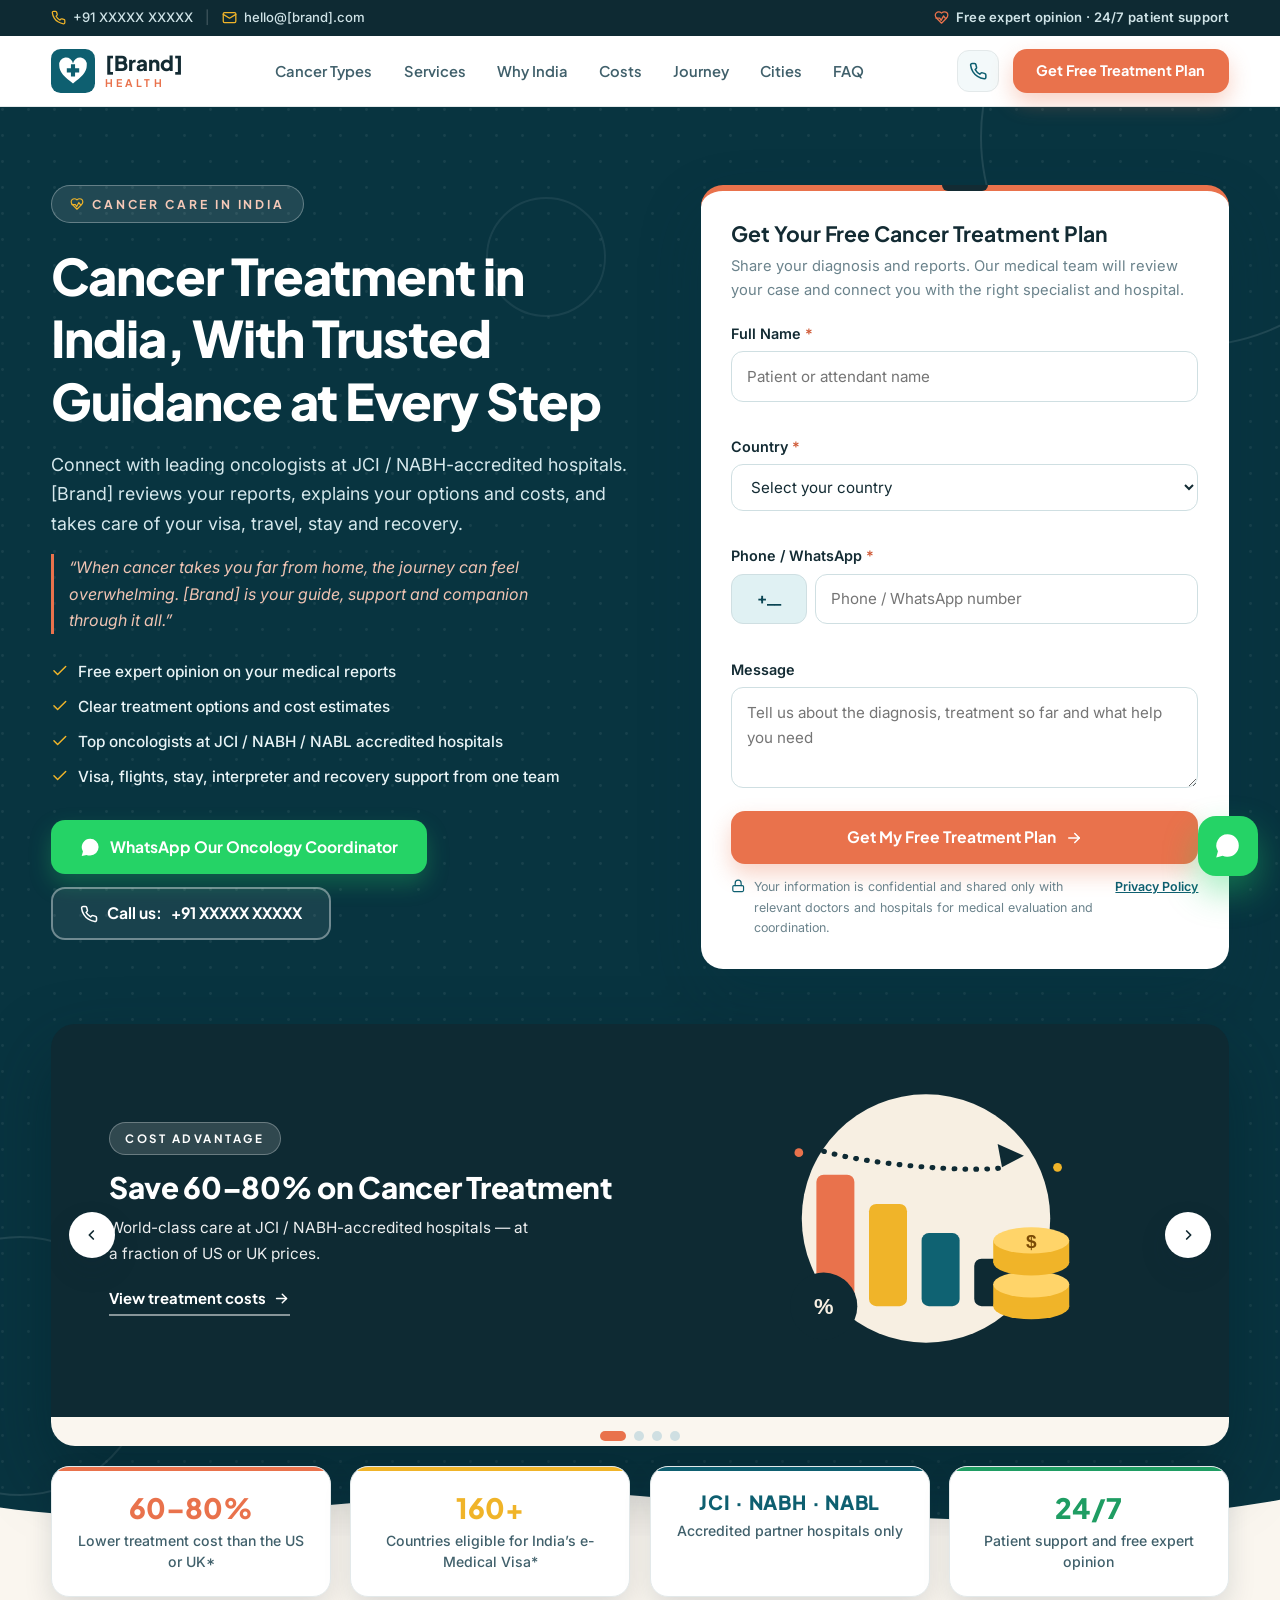
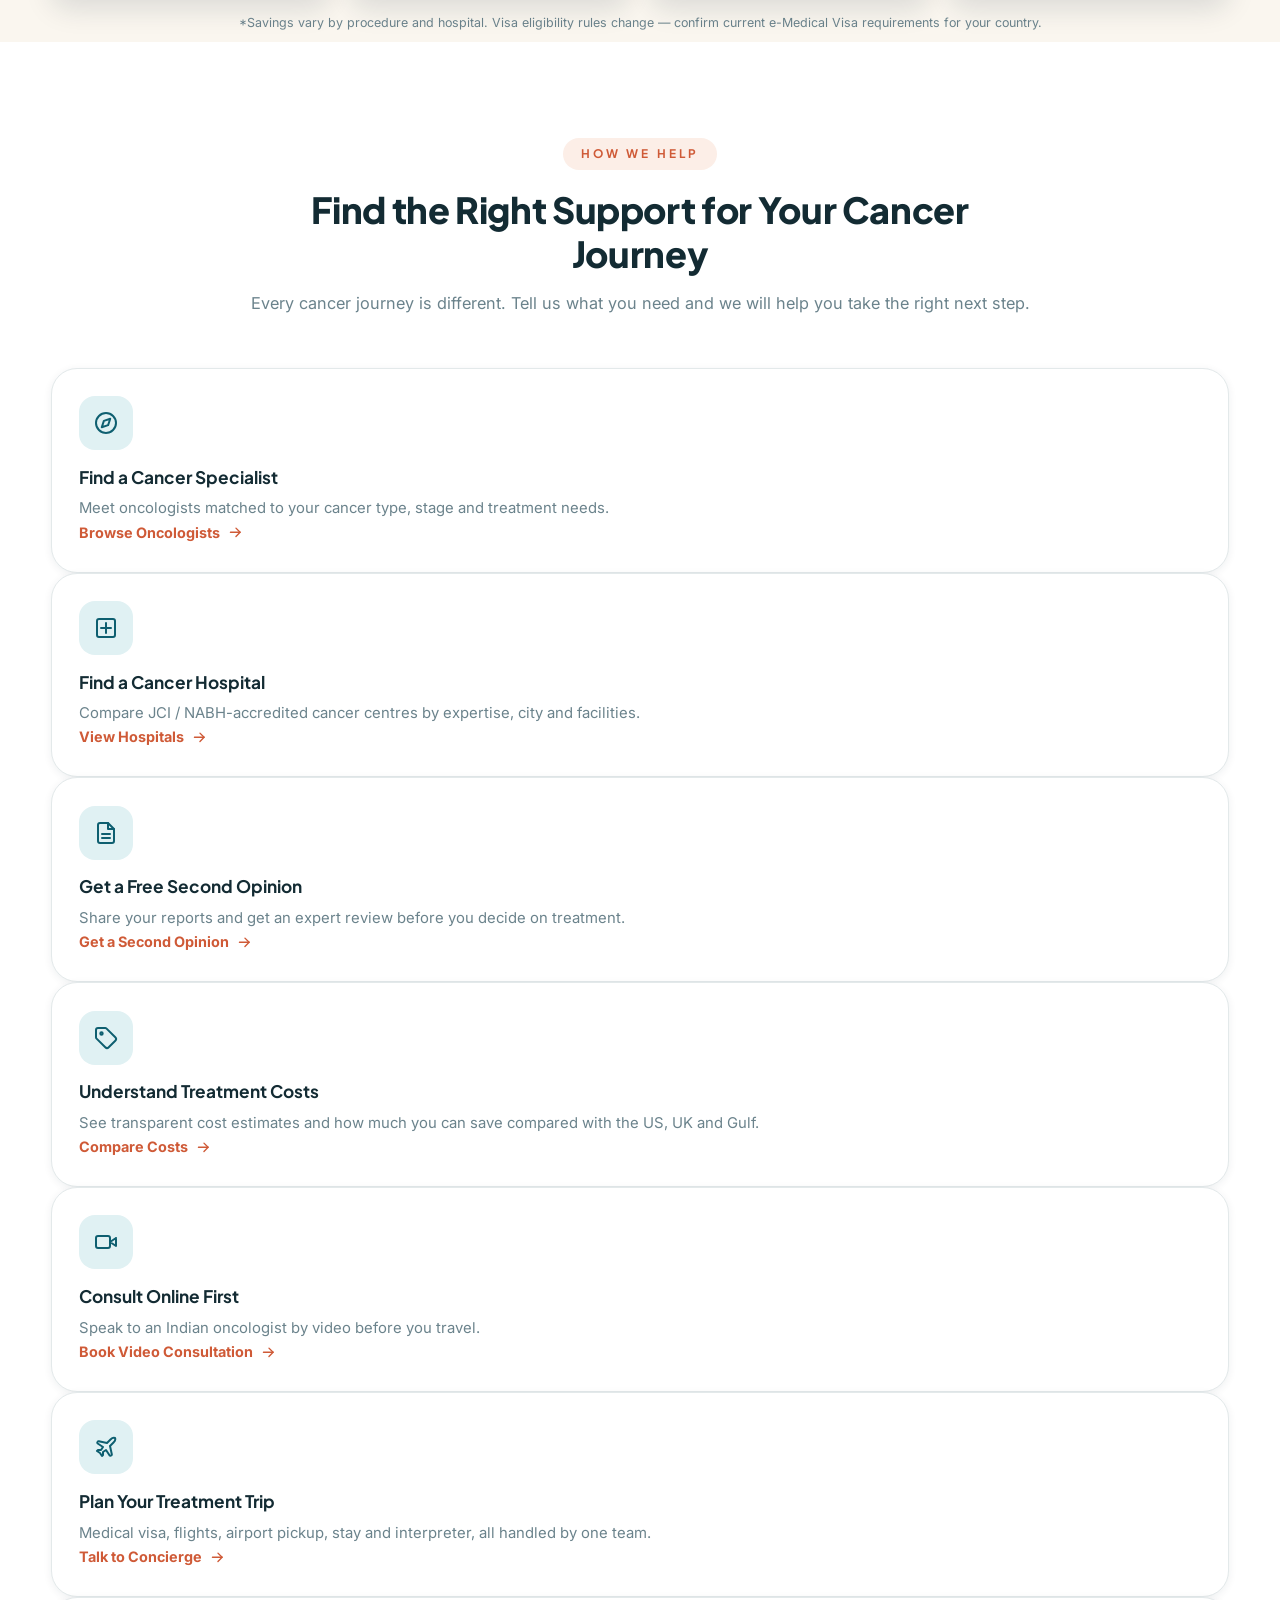
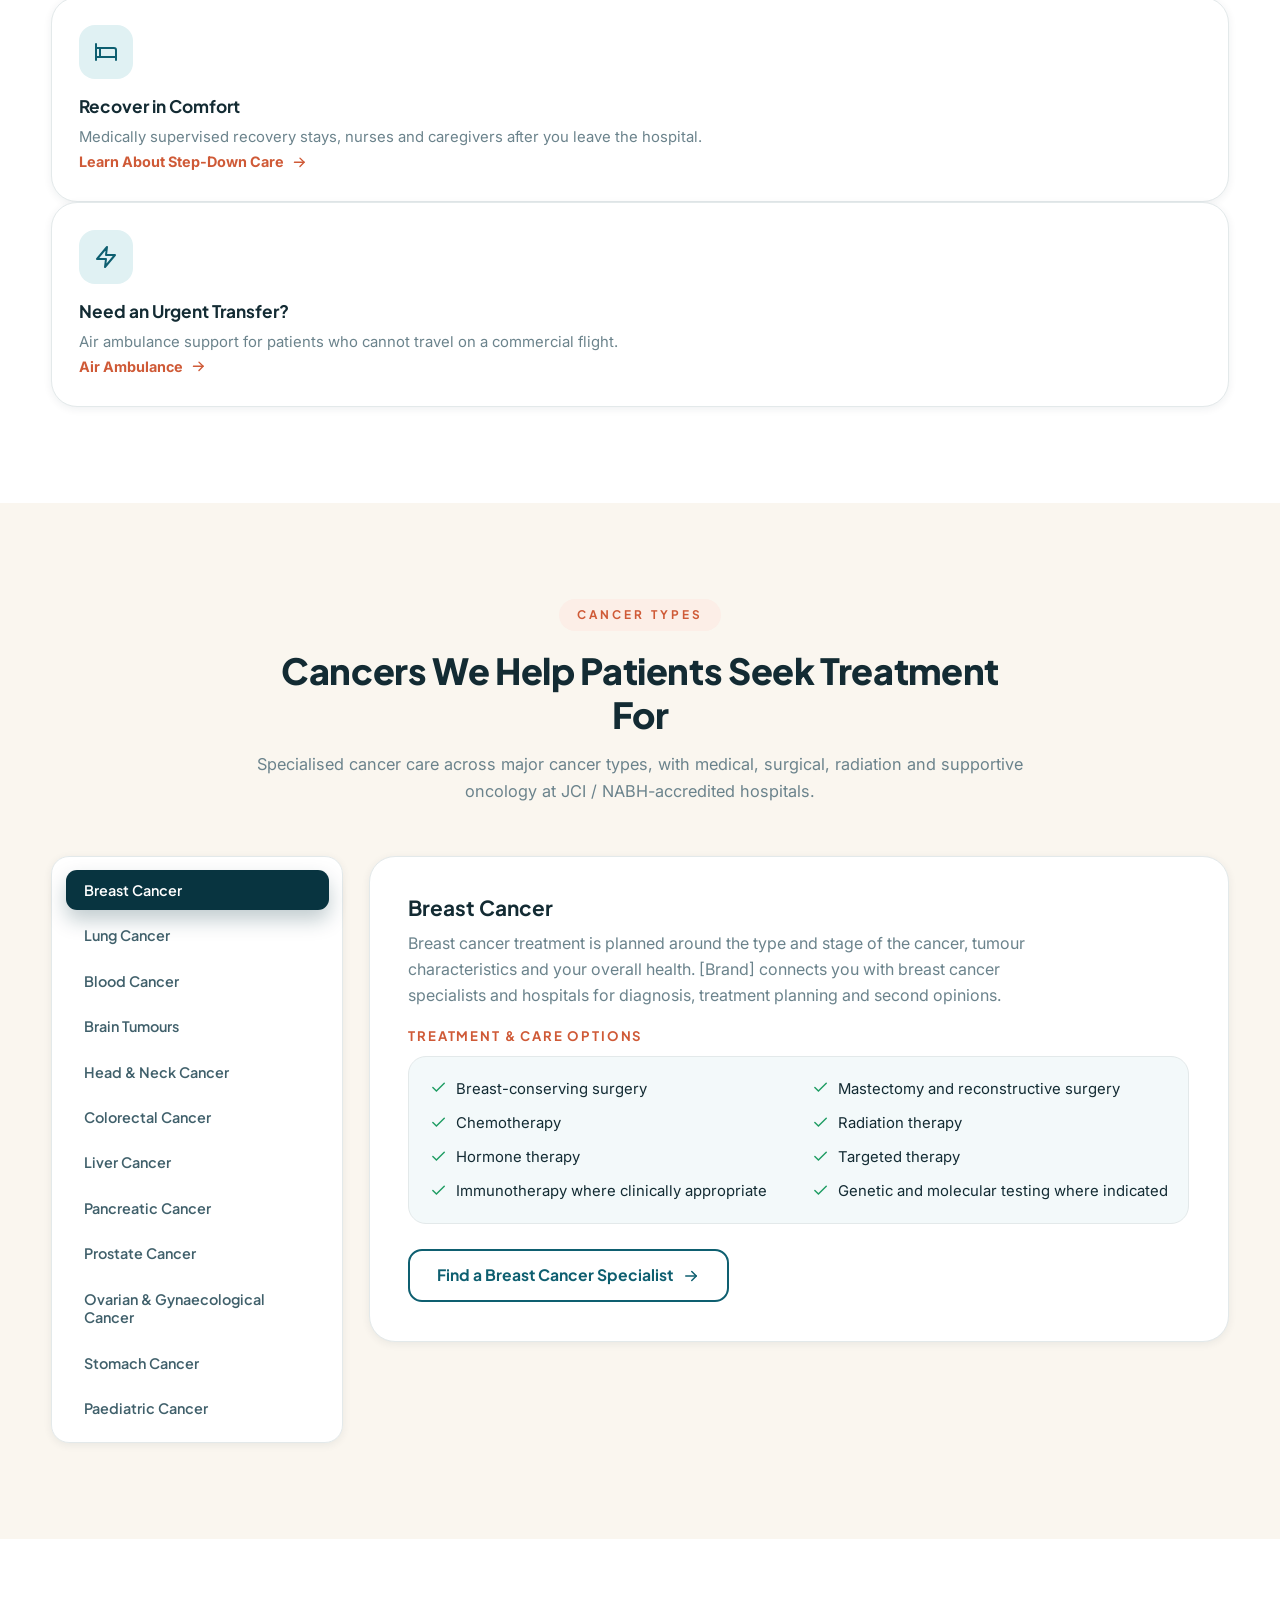
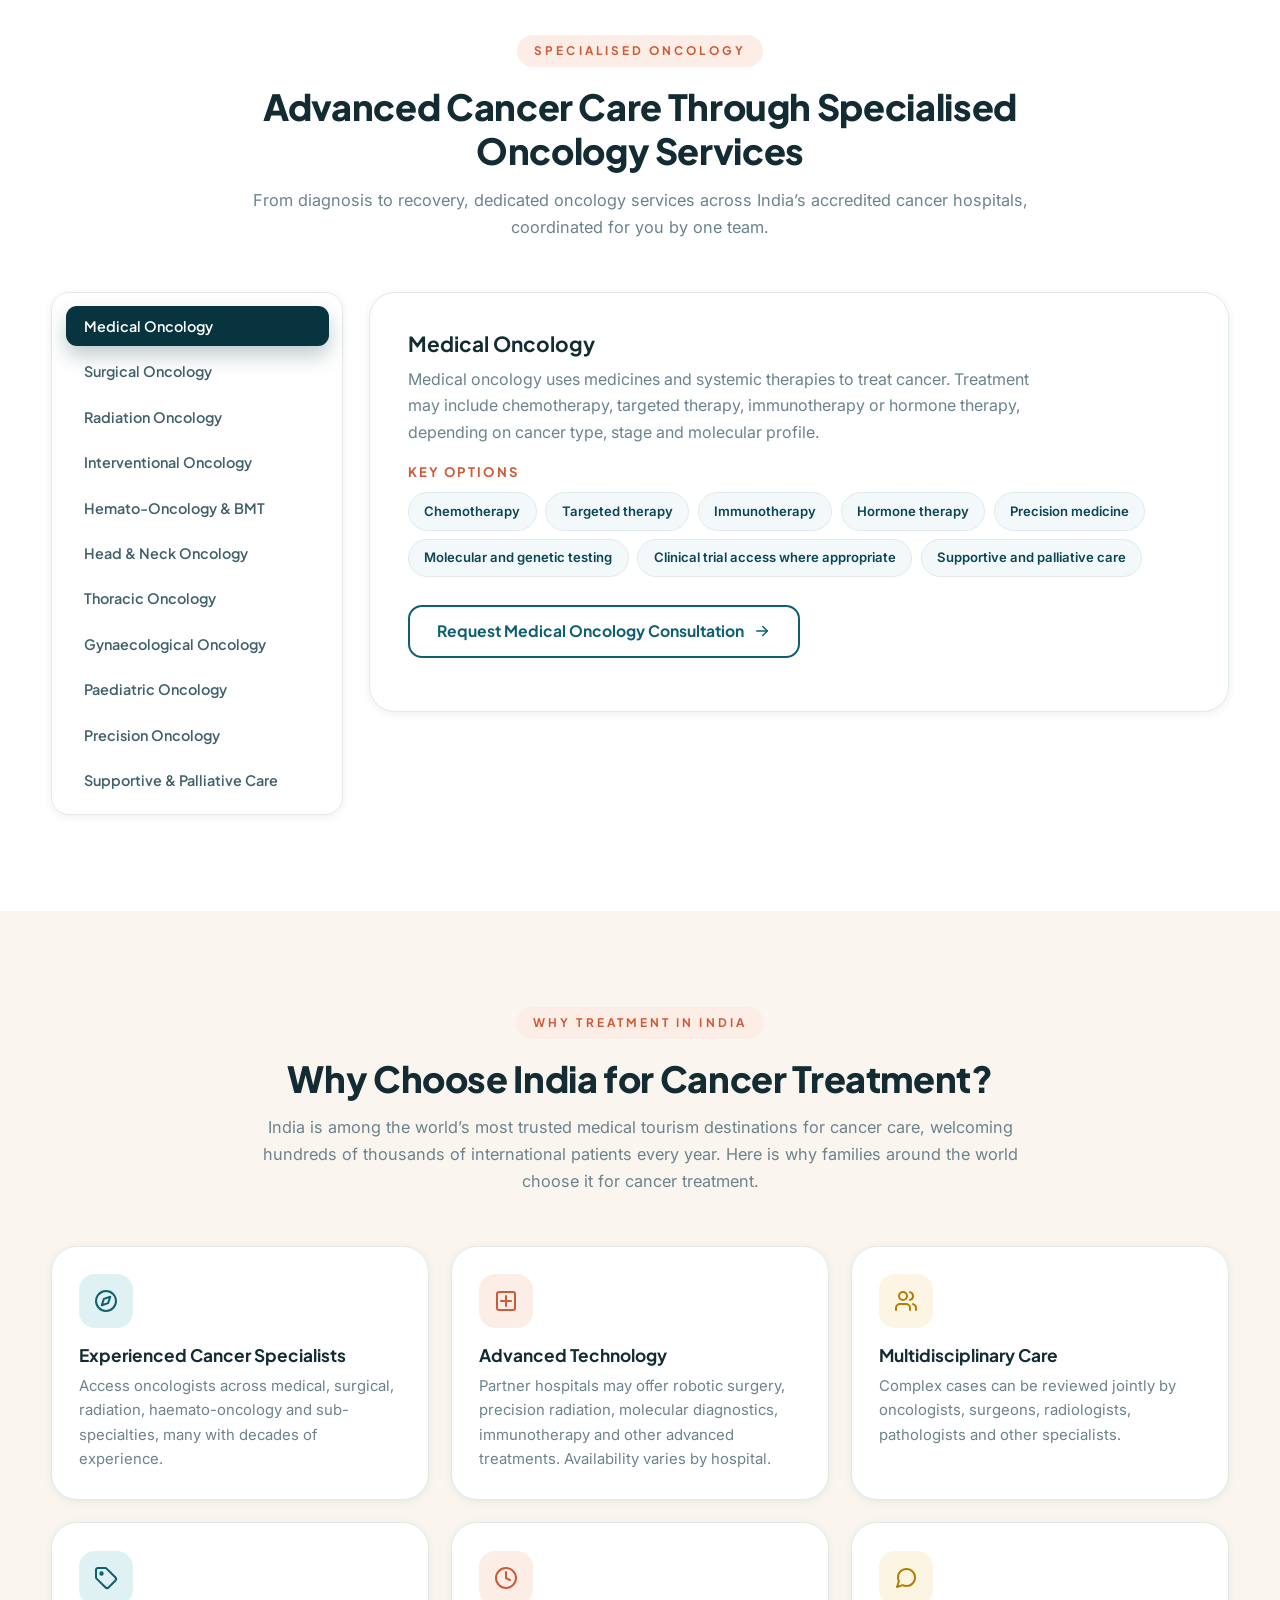
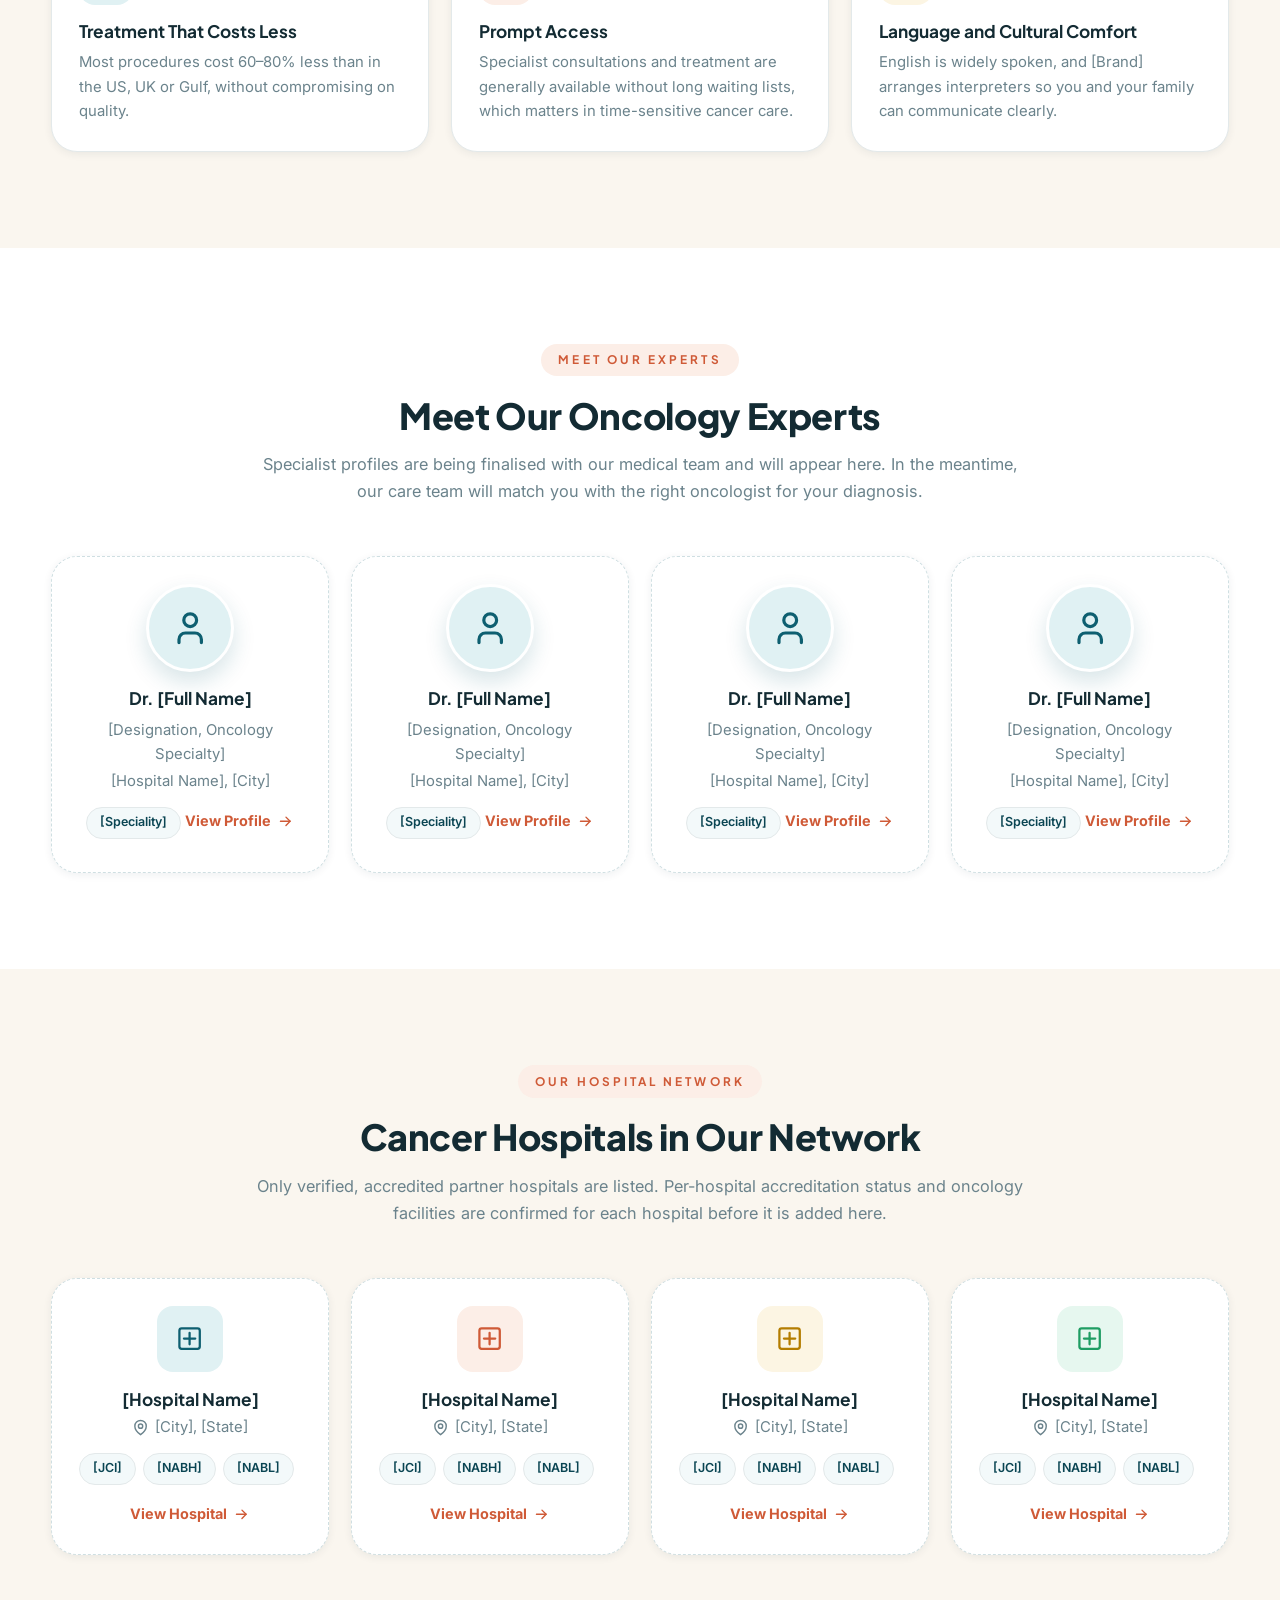
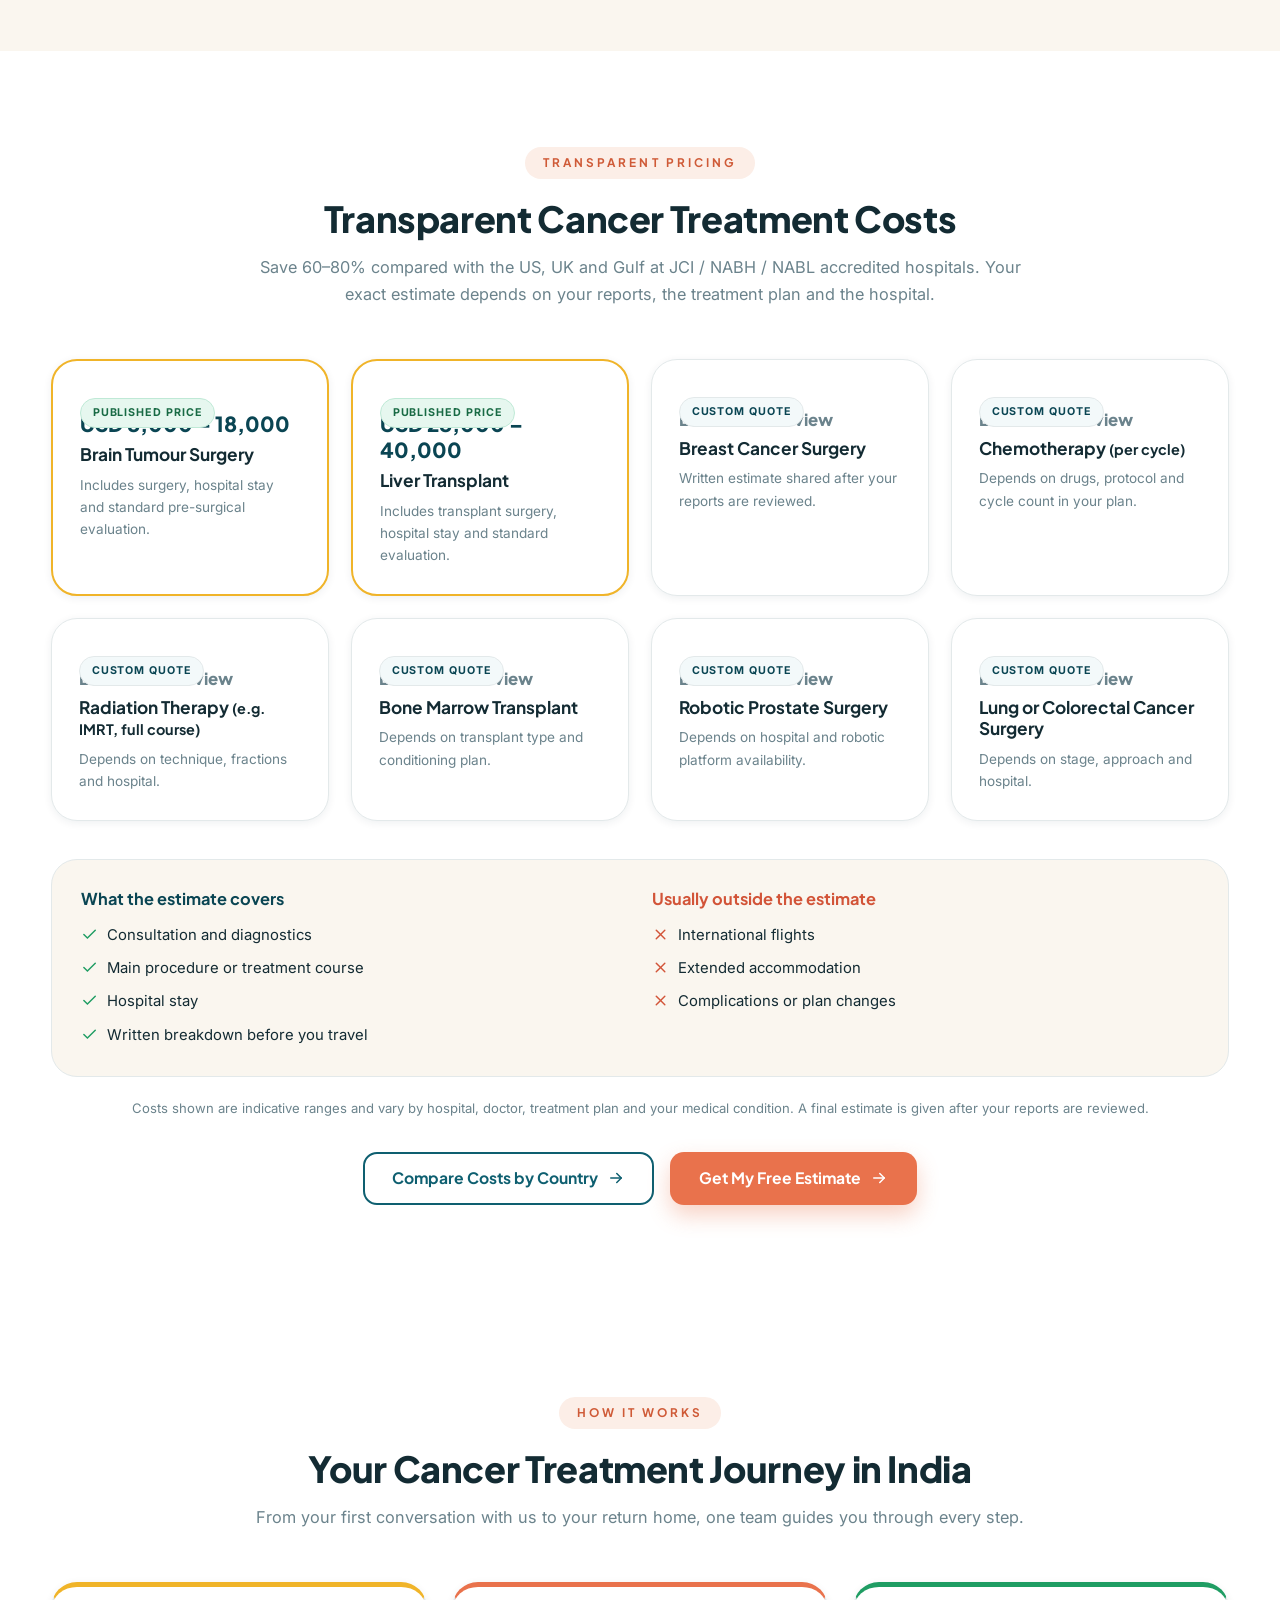
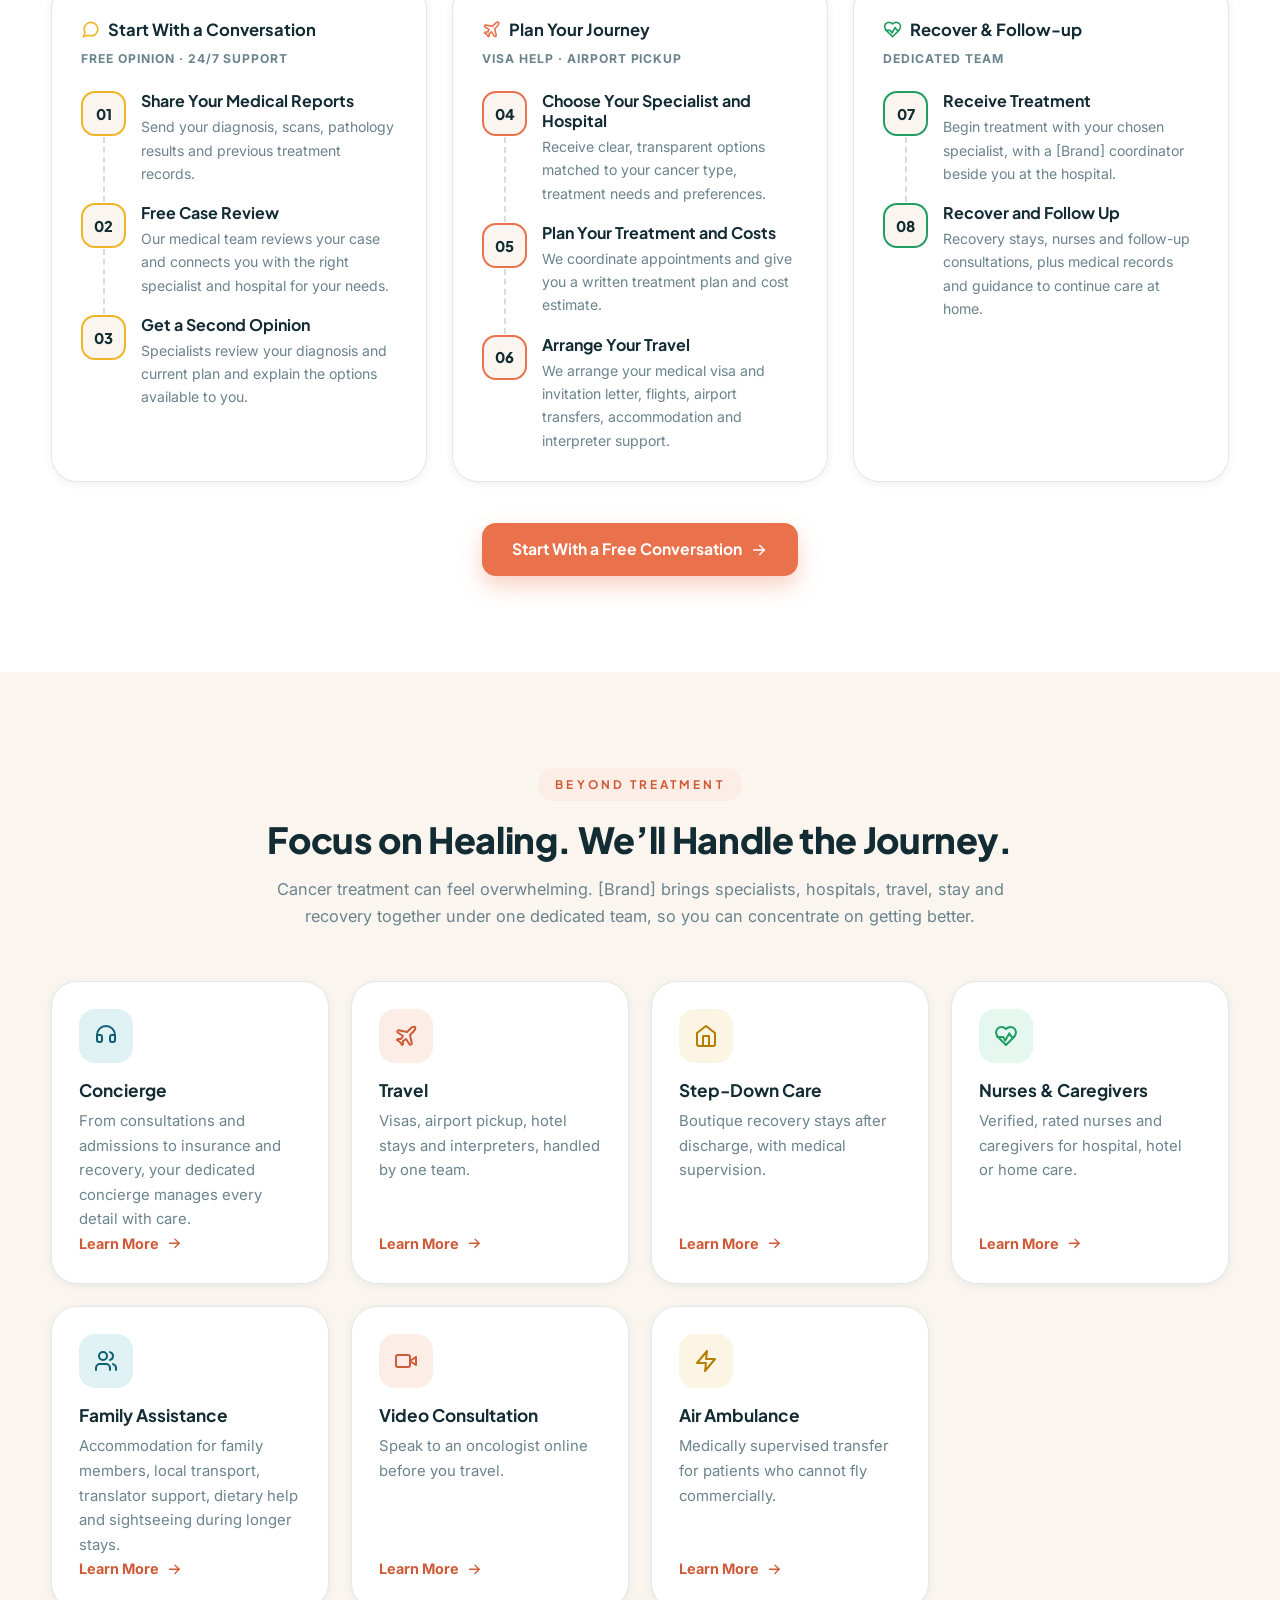
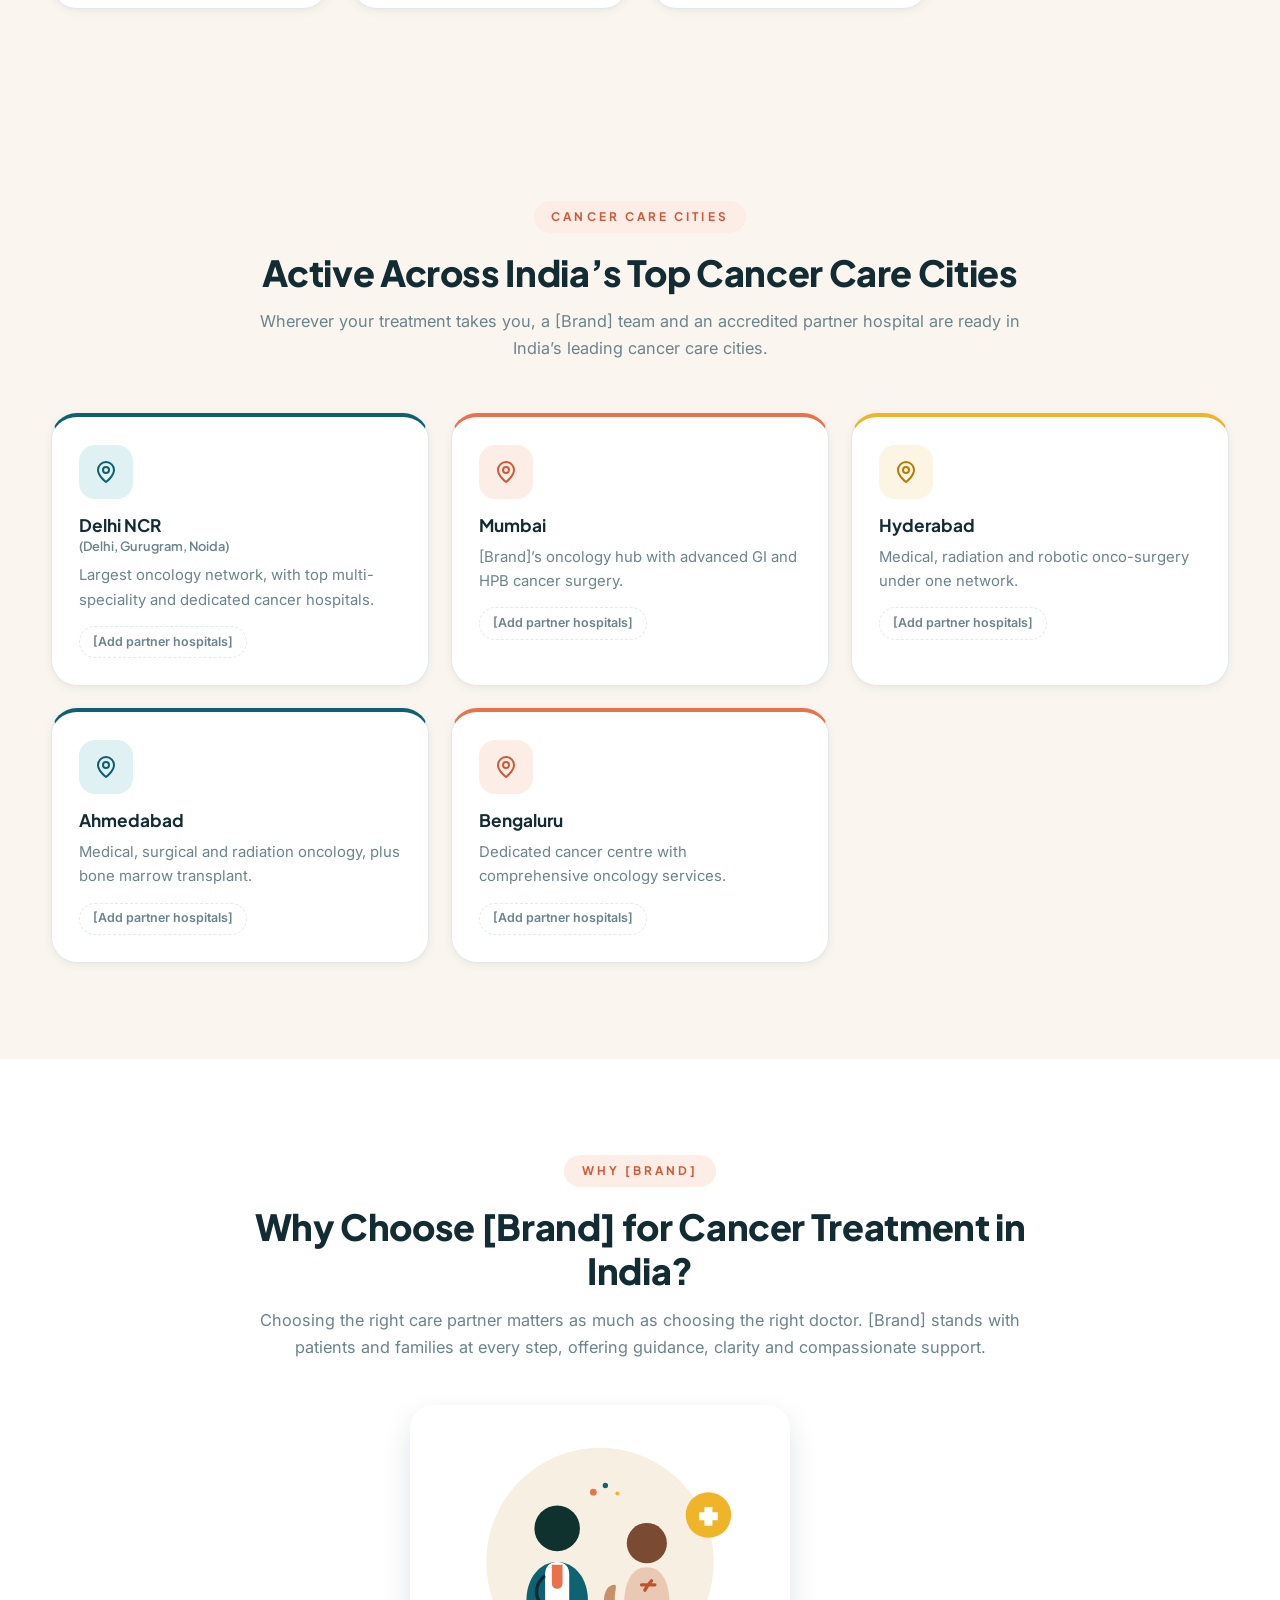
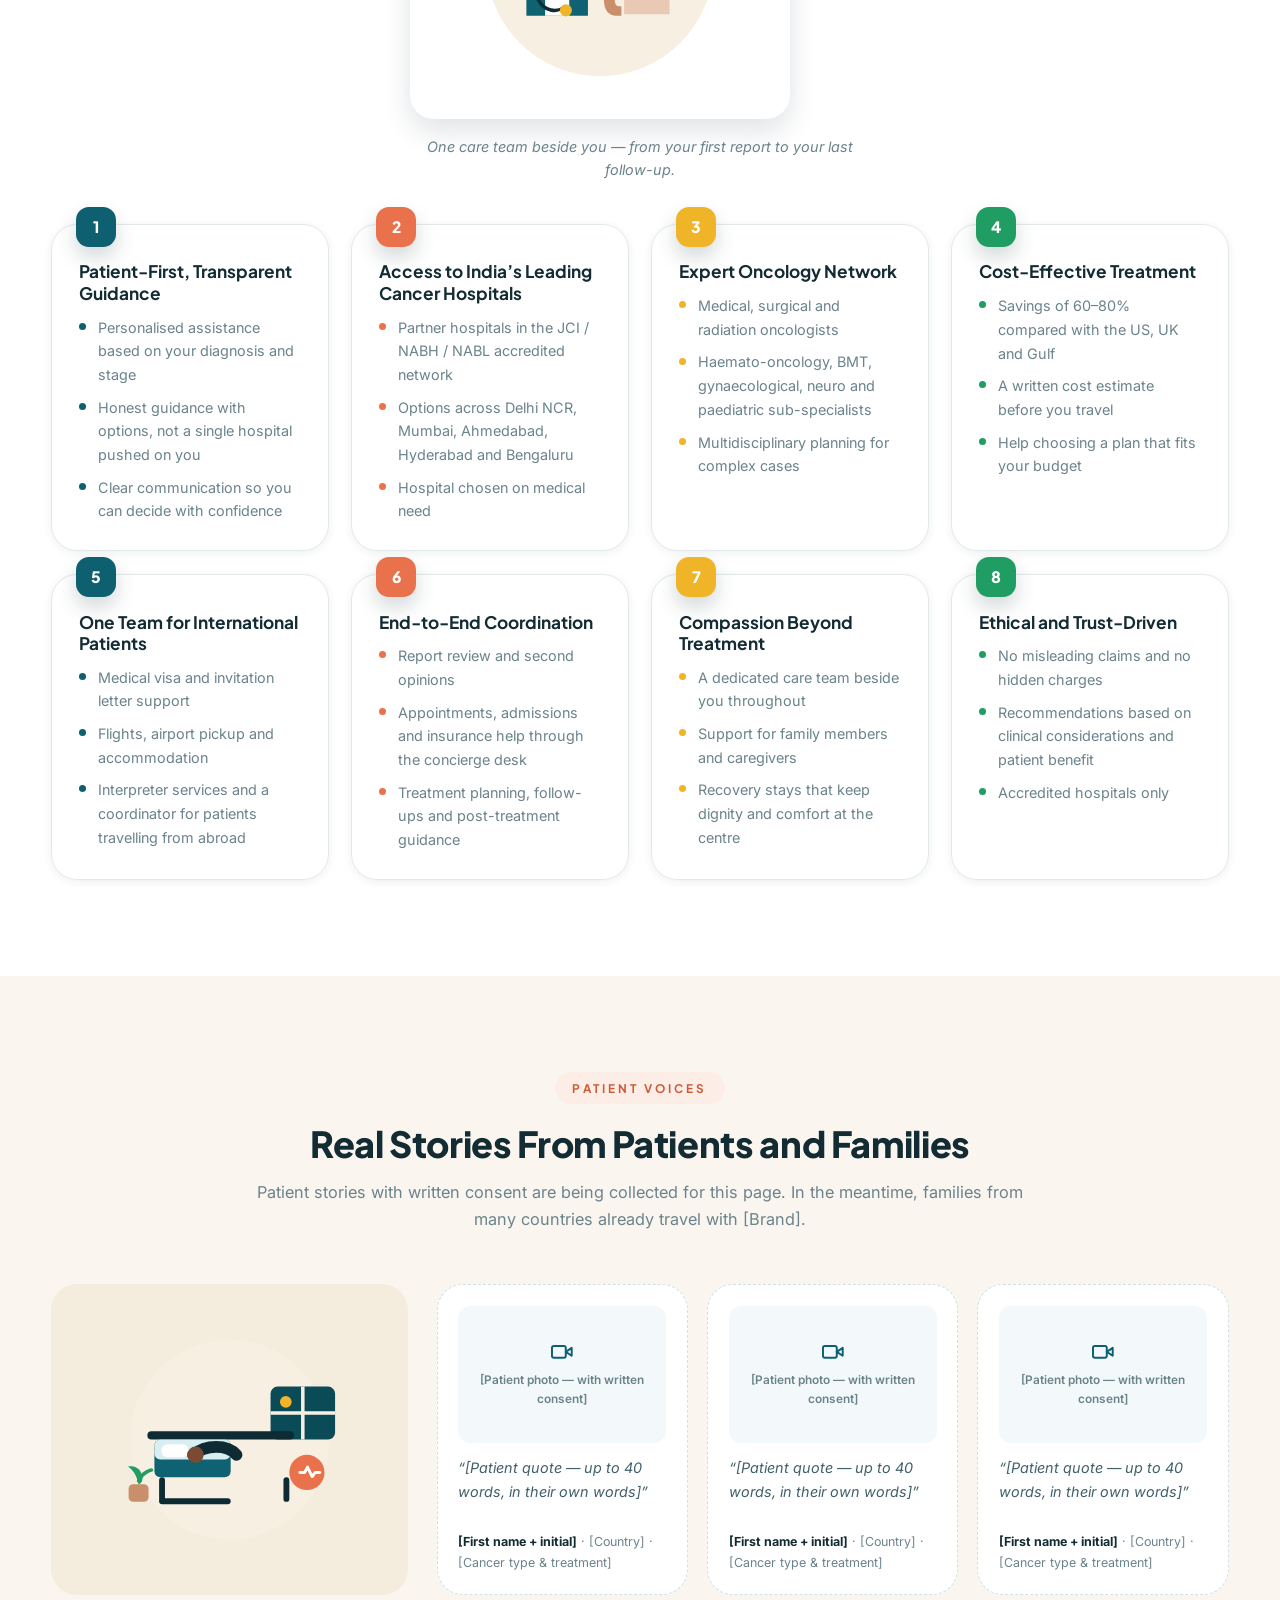
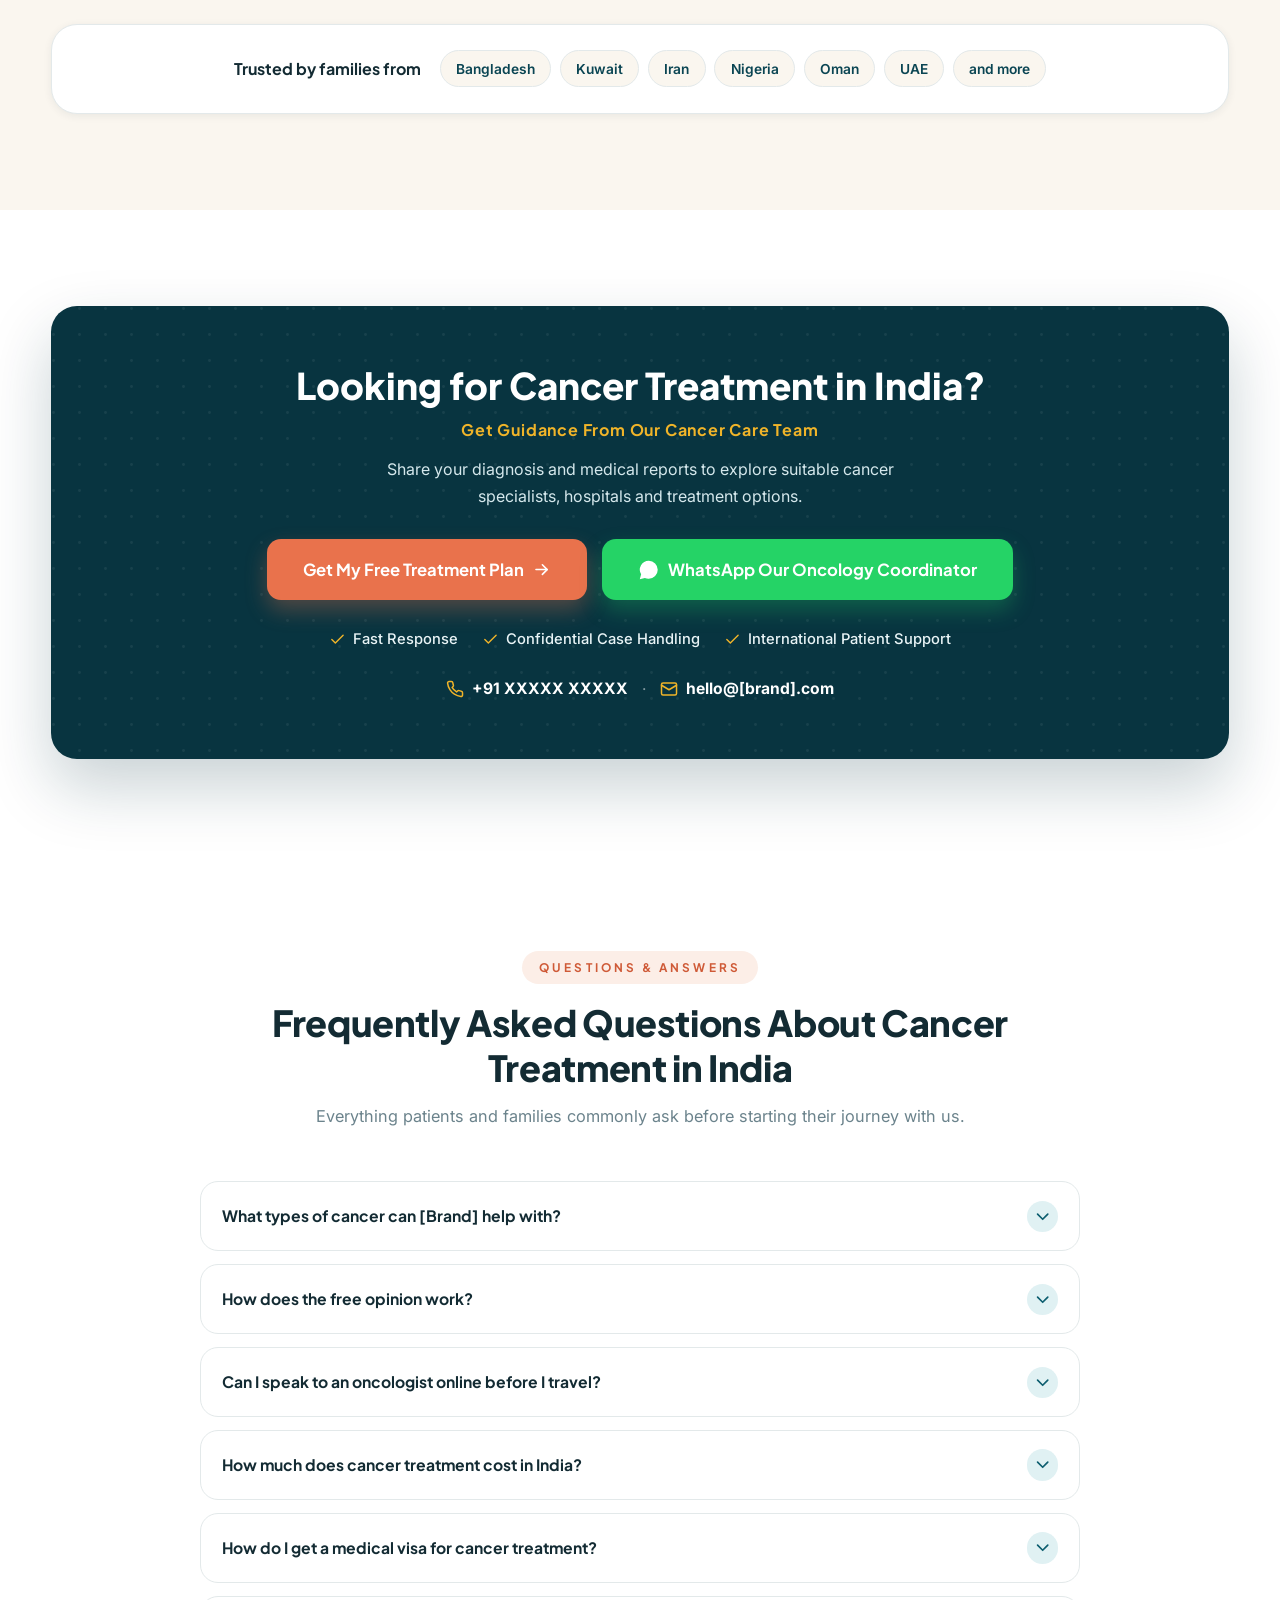
==== commit 51310bdf: "second commit" ====
--- a/cancer-treatment-landing-page/index.html
+++ b/cancer-treatment-landing-page/index.html
@@ -28,7 +28,7 @@
   <!-- Fonts -->
   <link rel="preconnect" href="https://fonts.googleapis.com">
   <link rel="preconnect" href="https://fonts.gstatic.com" crossorigin="">
-  <link href="https://fonts.googleapis.com/css2?family=Inter:wght@400;500;600;700&family=Poppins:wght@500;600;700;800&display=swap" rel="stylesheet">
+  <link href="https://fonts.googleapis.com/css2?family=Inter:wght@400;500;600;700&family=Plus+Jakarta+Sans:wght@500;600;700;800&display=swap" rel="stylesheet">
 
   <!-- Styles -->
   <link rel="stylesheet" href="css/style.css">
@@ -68,6 +68,8 @@
     <defs>
       <symbol id="i-check" viewBox="0 0 24 24"><path d="M20 6 9 17l-5-5"/></symbol>
       <symbol id="i-chevron" viewBox="0 0 24 24"><path d="m6 9 6 6 6-6"/></symbol>
+      <symbol id="i-chevl" viewBox="0 0 24 24"><path d="m14 18-6-6 6-6"/></symbol>
+      <symbol id="i-chevr" viewBox="0 0 24 24"><path d="m10 6 6 6-6 6"/></symbol>
       <symbol id="i-arrow" viewBox="0 0 24 24"><path d="M5 12h14"/><path d="m13 6 6 6-6 6"/></symbol>
       <symbol id="i-phone" viewBox="0 0 24 24"><path d="M22 16.92v3a2 2 0 0 1-2.18 2 19.79 19.79 0 0 1-8.63-3.07 19.5 19.5 0 0 1-6-6 19.79 19.79 0 0 1-3.07-8.67A2 2 0 0 1 4.11 2h3a2 2 0 0 1 2 1.72 12.84 12.84 0 0 0 .7 2.81 2 2 0 0 1-.45 2.11L8.09 9.91a16 16 0 0 0 6 6l1.27-1.27a2 2 0 0 1 2.11-.45 12.84 12.84 0 0 0 2.81.7A2 2 0 0 1 22 16.92z"/></symbol>
       <symbol id="i-whatsapp" viewBox="0 0 24 24"><path fill="currentColor" stroke="none" d="M12 2a9.9 9.9 0 0 0-8.53 14.97L2 22.5l5.68-1.43A9.9 9.9 0 0 0 12 21.8h.01A9.9 9.9 0 0 0 12 2Zm5.47 14.38c-.3-.15-1.76-.87-2.03-.97-.27-.1-.47-.15-.67.15-.2.3-.77.97-.94 1.16-.17.2-.35.22-.64.08-.3-.15-1.26-.47-2.39-1.48-.88-.79-1.48-1.76-1.65-2.06-.17-.3-.02-.46.13-.6.13-.14.3-.35.44-.53.15-.17.2-.3.3-.5.1-.2.05-.37-.03-.52-.07-.15-.67-1.61-.91-2.2-.24-.58-.49-.5-.67-.51h-.57c-.2 0-.52.07-.8.37-.27.3-1.04 1.02-1.04 2.48 0 1.46 1.07 2.88 1.22 3.08.15.2 2.1 3.2 5.08 4.49.71.3 1.26.49 1.7.62.7.23 1.36.2 1.87.12.57-.08 1.76-.72 2-1.41.25-.7.25-1.29.18-1.41-.08-.13-.28-.2-.57-.35Z"/></symbol>
@@ -101,20 +103,76 @@
        Contact values are injected from js/script.js CONFIG.
   ============================================================= -->
   <header class="site-header" id="siteHeader">
-    <div class="container header-inner">
-      <a class="logo" href="#top" aria-label="[Brand] – home">
-        <span class="logo-mark" aria-hidden="true">
-          <svg viewBox="0 0 64 64"><rect width="64" height="64" rx="14" fill="var(--brand)"/><path d="M32 50C20 41 12 34 12 24a10 10 0 0 1 20-3 10 10 0 0 1 20 3c0 10-8 17-20 26z" fill="#fff"/><path d="M29 22h6v6h6v6h-6v6h-6v-6h-6v-6h6z" fill="var(--brand)"/></svg>
-        </span>
-        <span class="logo-text">[Brand]<small>Health</small></span>
-      </a>
-
-      <div class="header-actions">
-        <a class="header-phone" data-contact="phoneLink" href="#" data-event="call_click">
+    <!-- Utility top bar -->
+    <div class="topbar">
+      <div class="container topbar-inner">
+        <div class="topbar-contact">
+          <a data-contact="phoneLink" href="#" data-event="call_click">
+            <svg class="ic" aria-hidden="true"><use href="#i-phone"/></svg>
+            <span data-contact="phoneText">+91 XXXXX XXXXX</span>
+          </a>
+          <span class="topbar-sep" aria-hidden="true">|</span>
+          <a data-contact="mailLink" href="#" data-event="email_click">
+            <svg class="ic" aria-hidden="true"><use href="#i-mail"/></svg>
+            <span data-contact="mailText">hello@[brand].com</span>
+          </a>
+        </div>
+        <p class="topbar-note"><svg class="ic" aria-hidden="true"><use href="#i-heart"/></svg> Free expert opinion · 24/7 patient support</p>
+      </div>
+    </div>
+
+    <!-- Main navbar: on-page anchors only (visitors stay on the page per doc) -->
+    <nav class="navbar" aria-label="Page navigation">
+      <div class="container navbar-inner">
+        <a class="logo" href="#top" aria-label="[Brand] – home">
+          <span class="logo-mark" aria-hidden="true">
+            <svg viewBox="0 0 64 64"><rect width="64" height="64" rx="14" fill="var(--brand)"/><path d="M32 50C20 41 12 34 12 24a10 10 0 0 1 20-3 10 10 0 0 1 20 3c0 10-8 17-20 26z" fill="#fff"/><path d="M29 22h6v6h6v6h-6v6h-6v-6h-6v-6h6z" fill="var(--brand)"/></svg>
+          </span>
+          <span class="logo-text">[Brand]<small>Health</small></span>
+        </a>
+
+        <ul class="nav-links" id="navLinks">
+          <li><a href="#cancer-types">Cancer Types</a></li>
+          <li><a href="#services">Services</a></li>
+          <li><a href="#why-india">Why India</a></li>
+          <li><a href="#costs">Costs</a></li>
+          <li><a href="#journey">Journey</a></li>
+          <li><a href="#hubs">Cities</a></li>
+          <li><a href="#faqs">FAQ</a></li>
+        </ul>
+
+        <div class="nav-actions">
+          <a class="nav-phone" data-contact="phoneLink" href="#" data-event="call_click" aria-label="Call us">
+            <svg class="ic" aria-hidden="true"><use href="#i-phone"/></svg>
+          </a>
+          <a class="btn btn-primary btn-header" href="#lead-form" data-event="form_intent">Get Free Treatment Plan</a>
+          <button class="nav-toggle" id="navToggle" aria-expanded="false" aria-controls="navDrawer" aria-label="Open menu">
+            <span></span><span></span><span></span>
+          </button>
+        </div>
+      </div>
+    </nav>
+
+    <!-- Mobile drawer -->
+    <div class="nav-drawer" id="navDrawer" hidden>
+      <ul class="drawer-links">
+        <li><a href="#cancer-types">Cancer Types</a></li>
+        <li><a href="#services">Services</a></li>
+        <li><a href="#why-india">Why India</a></li>
+        <li><a href="#costs">Costs</a></li>
+        <li><a href="#journey">Journey</a></li>
+        <li><a href="#hubs">Cities</a></li>
+        <li><a href="#faqs">FAQ</a></li>
+      </ul>
+      <div class="drawer-actions">
+        <a class="btn btn-primary btn-block" href="#lead-form" data-event="form_intent">Get My Free Treatment Plan</a>
+        <a class="btn btn-whatsapp btn-block" data-contact="waLink" href="#" target="_blank" rel="noopener" data-event="whatsapp_click">
+          <svg class="ic" aria-hidden="true"><use href="#i-whatsapp"/></svg> WhatsApp Coordinator
+        </a>
+        <a class="drawer-phone" data-contact="phoneLink" href="#" data-event="call_click">
           <svg class="ic" aria-hidden="true"><use href="#i-phone"/></svg>
           <span data-contact="phoneText">+91 XXXXX XXXXX</span>
         </a>
-        <a class="btn btn-primary btn-header" href="#lead-form" data-event="form_intent">Get My Free Treatment Plan</a>
       </div>
     </div>
   </header>
@@ -125,10 +183,12 @@
          SECTION 1 — HERO  (primary conversion: free consultation form)
     ========================================================== -->
     <section class="hero" id="top">
+      <!-- flat decorative background: outline rings + dot pattern (no gradients) -->
       <div class="hero-bg" aria-hidden="true">
-        <span class="blob blob-1"></span>
-        <span class="blob blob-2"></span>
-        <svg class="hero-wave" viewBox="0 0 1440 110" preserveAspectRatio="none"><path d="M0 70 C240 110 480 30 720 55 C960 80 1200 110 1440 60 L1440 110 L0 110 Z" fill="var(--bg)"/></svg>
+        <span class="ring ring-1"></span>
+        <span class="ring ring-2"></span>
+        <span class="ring ring-3"></span>
+        <svg class="hero-wave" viewBox="0 0 1440 110" preserveAspectRatio="none"><path d="M0 70 C240 110 480 30 720 55 C960 80 1200 110 1440 60 L1440 110 L0 110 Z" fill="var(--cream)"/></svg>
       </div>
 
       <div class="container hero-grid">
@@ -220,6 +280,57 @@
               </a>
             </div>
           </div>
+        </div>
+      </div>
+
+      <!-- Sliding banner strip: 4 auto-rotating slides in the hero -->
+      <div class="container slider-zone">
+        <div class="slider" id="heroSlider" aria-roledescription="carousel" aria-label="Why patients choose us">
+          <button class="slide-arrow slide-prev" aria-label="Previous slide">
+            <svg class="ic" aria-hidden="true"><use href="#i-chevl"/></svg>
+          </button>
+          <div class="slides-viewport" id="slidesViewport">
+            <figure class="slide slide-ink">
+              <div class="slide-copy">
+                <span class="slide-tag">Cost Advantage</span>
+                <h2>Save 60–80% on Cancer Treatment</h2>
+                <p>World-class care at JCI / NABH-accredited hospitals — at a fraction of US or UK prices.</p>
+                <a class="slide-cta" href="#costs">View treatment costs <svg class="ic" aria-hidden="true"><use href="#i-arrow"/></svg></a>
+              </div>
+              <img src="assets/illustrations/cost-savings.svg" alt="Illustration showing treatment cost savings" width="420" height="340" loading="lazy">
+            </figure>
+            <figure class="slide slide-teal">
+              <div class="slide-copy">
+                <span class="slide-tag">Expert Care</span>
+                <h2>Top Oncologists at JCI · NABH Hospitals</h2>
+                <p>Medical, surgical and radiation oncology across 12 major cancer types.</p>
+                <a class="slide-cta" href="#cancer-types">Explore cancer types <svg class="ic" aria-hidden="true"><use href="#i-arrow"/></svg></a>
+              </div>
+              <img src="assets/illustrations/oncology-care.svg" alt="Illustration of an oncologist caring for a patient" width="420" height="340" loading="lazy">
+            </figure>
+            <figure class="slide slide-coral">
+              <div class="slide-copy">
+                <span class="slide-tag">Complete Support</span>
+                <h2>Visa, Travel, Stay & Interpreters — Handled</h2>
+                <p>One dedicated team carries you from first enquiry to your flight home.</p>
+                <a class="slide-cta" href="#journey">See how the journey works <svg class="ic" aria-hidden="true"><use href="#i-arrow"/></svg></a>
+              </div>
+              <img src="assets/illustrations/journey-support.svg" alt="Illustration of medical travel support with plane and route" width="420" height="340" loading="lazy">
+            </figure>
+            <figure class="slide slide-sand">
+              <div class="slide-copy">
+                <span class="slide-tag">Second Opinion</span>
+                <h2>Free Expert Opinion on Your Reports</h2>
+                <p>Share your diagnosis today and get clear options before you decide.</p>
+                <a class="slide-cta" href="#lead-form" data-event="form_intent">Get my free plan <svg class="ic" aria-hidden="true"><use href="#i-arrow"/></svg></a>
+              </div>
+              <img src="assets/illustrations/second-opinion.svg" alt="Illustration of a medical report review with magnifying glass" width="420" height="340" loading="lazy">
+            </figure>
+          </div>
+          <button class="slide-arrow slide-next" aria-label="Next slide">
+            <svg class="ic" aria-hidden="true"><use href="#i-chevr"/></svg>
+          </button>
+          <div class="slide-dots" id="slideDots" aria-label="Slide navigation"></div>
         </div>
       </div>
     </section>
@@ -260,7 +371,7 @@
     ========================================================== -->
     <section class="section support" id="support">
       <div class="container">
-        <div class="section-head">
+        <div class="section-head" data-overline="How We Help">
           <h2>Find the Right Support for Your Cancer Journey</h2>
           <p>Every cancer journey is different. Tell us what you need and we will help you take the right next step.</p>
         </div>
@@ -327,7 +438,7 @@
 ============================================================ -->
     <section class="section types" id="cancer-types">
       <div class="container">
-        <div class="section-head">
+        <div class="section-head" data-overline="Cancer Types">
           <h2>Cancers We Help Patients Seek Treatment For</h2>
           <p>Specialised cancer care across major cancer types, with medical, surgical, radiation and supportive oncology at JCI / NABH-accredited hospitals.</p>
         </div>
@@ -566,7 +677,7 @@
 ============================================================ -->
     <section class="section services" id="services">
       <div class="container">
-        <div class="section-head">
+        <div class="section-head" data-overline="Specialised Oncology">
           <h2>Advanced Cancer Care Through Specialised Oncology Services</h2>
           <p>From diagnosis to recovery, dedicated oncology services across India’s accredited cancer hospitals, coordinated for you by one team.</p>
         </div>
@@ -711,7 +822,7 @@
 ============================================================ -->
     <section class="section why-india" id="why-india">
       <div class="container">
-        <div class="section-head">
+        <div class="section-head" data-overline="Why Treatment in India">
           <h2>Why Choose India for Cancer Treatment?</h2>
           <p>India is among the world’s most trusted medical tourism destinations for cancer care, welcoming hundreds of thousands of international patients every year. Here is why families around the world choose it for cancer treatment.</p>
         </div>
@@ -758,7 +869,7 @@
     ============================================================ -->
     <section class="section experts" id="doctors">
       <div class="container">
-        <div class="section-head">
+        <div class="section-head" data-overline="Meet Our Experts">
           <h2>Meet Our Oncology Experts</h2>
           <p>Specialist profiles are being finalised with our medical team and will appear here. In the meantime, our care team will match you with the right oncologist for your diagnosis.</p>
         </div>
@@ -801,7 +912,7 @@
 
     <section class="section hospitals" id="hospitals">
       <div class="container">
-        <div class="section-head">
+        <div class="section-head" data-overline="Our Hospital Network">
           <h2>Cancer Hospitals in Our Network</h2>
           <p>Only verified, accredited partner hospitals are listed. Per-hospital accreditation status and oncology facilities are confirmed for each hospital before it is added here.</p>
         </div>
@@ -846,7 +957,7 @@
     ============================================================ -->
     <section class="section costs" id="costs">
       <div class="container">
-        <div class="section-head">
+        <div class="section-head" data-overline="Transparent Pricing">
           <h2>Transparent Cancer Treatment Costs</h2>
           <p>Save 60–80% compared with the US, UK and Gulf at JCI / NABH / NABL accredited hospitals. Your exact estimate depends on your reports, the treatment plan and the hospital.</p>
         </div>
@@ -935,7 +1046,7 @@
 ============================================================ -->
     <section class="section journey" id="journey">
       <div class="container">
-        <div class="section-head">
+        <div class="section-head" data-overline="How It Works">
           <h2>Your Cancer Treatment Journey in India</h2>
           <p>From your first conversation with us to your return home, one team guides you through every step.</p>
         </div>
@@ -1036,7 +1147,7 @@
 ============================================================ -->
     <section class="section healing" id="healing">
       <div class="container">
-        <div class="section-head">
+        <div class="section-head" data-overline="Beyond Treatment">
           <h2>Focus on Healing. We’ll Handle the Journey.</h2>
           <p>Cancer treatment can feel overwhelming. [Brand] brings specialists, hospitals, travel, stay and recovery together under one dedicated team, so you can concentrate on getting better.</p>
         </div>
@@ -1097,7 +1208,7 @@
 ============================================================ -->
     <section class="section hubs" id="hubs">
       <div class="container">
-        <div class="section-head">
+        <div class="section-head" data-overline="Cancer Care Cities">
           <h2>Active Across India’s Top Cancer Care Cities</h2>
           <p>Wherever your treatment takes you, a [Brand] team and an accredited partner hospital are ready in India’s leading cancer care cities.</p>
         </div>
@@ -1151,9 +1262,13 @@
 ============================================================ -->
     <section class="section why-us" id="why-us">
       <div class="container">
-        <div class="section-head">
+        <div class="section-head" data-overline="Why [Brand]">
           <h2>Why Choose [Brand] for Cancer Treatment in India?</h2>
           <p>Choosing the right care partner matters as much as choosing the right doctor. [Brand] stands with patients and families at every step, offering guidance, clarity and compassionate support.</p>
+        </div>
+        <div class="us-illustration reveal">
+          <img src="assets/illustrations/oncology-care.svg" alt="" width="380" height="308" loading="lazy">
+          <p class="us-illo-caption">One care team beside you — from your first report to your last follow-up.</p>
         </div>
         <div class="grid-4 us-grid">
           <div class="card us-card reveal">
@@ -1241,23 +1356,40 @@
 ============================================================ -->
     <section class="section stories" id="stories">
       <div class="container">
-        <div class="section-head">
+        <div class="section-head" data-overline="Patient Voices">
           <h2>Real Stories From Patients and Families</h2>
           <p>Patient stories with written consent are being collected for this page. In the meantime, families from many countries already travel with [Brand].</p>
         </div>
 
-        <!-- Uncomment and fill when consented stories arrive:
-        <div class="grid-3">
-          <figure class="card story-card">
-            <blockquote>“…”</blockquote>
-            <figcaption>
-              <strong>[Patient first name + initial]</strong>
-              <span>[Country] · [Cancer type and treatment]</span>
-            </figcaption>
+        <div class="stories-row">
+          <figure class="stories-illo reveal">
+            <img src="assets/illustrations/recovery-care.svg" alt="Illustration of a comfortable recovery room" width="380" height="308" loading="lazy">
           </figure>
-          … (3–5 cards; hospital/doctor named only with permission)
-        </div>
-        -->
+
+          <!--
+            TEMPLATE SLOTS — 3 to 5 stories, each requiring (per doc):
+            first name + initial, cancer type/treatment, quote ≤ 40 words,
+            real photo, written consent. Hospital/doctor named ONLY with
+            permission. No survival or cure claims.
+          -->
+          <div class="story-slots">
+            <figure class="story-slot reveal">
+              <div class="story-photo"><svg class="ic" aria-hidden="true"><use href="#i-video"/></svg><span>[Patient photo — with written consent]</span></div>
+              <blockquote>“[Patient quote — up to 40 words, in their own words]”</blockquote>
+              <figcaption><strong>[First name + initial]</strong> · [Country] · [Cancer type & treatment]</figcaption>
+            </figure>
+            <figure class="story-slot reveal">
+              <div class="story-photo"><svg class="ic" aria-hidden="true"><use href="#i-video"/></svg><span>[Patient photo — with written consent]</span></div>
+              <blockquote>“[Patient quote — up to 40 words, in their own words]”</blockquote>
+              <figcaption><strong>[First name + initial]</strong> · [Country] · [Cancer type & treatment]</figcaption>
+            </figure>
+            <figure class="story-slot reveal">
+              <div class="story-photo"><svg class="ic" aria-hidden="true"><use href="#i-video"/></svg><span>[Patient photo — with written consent]</span></div>
+              <blockquote>“[Patient quote — up to 40 words, in their own words]”</blockquote>
+              <figcaption><strong>[First name + initial]</strong> · [Country] · [Cancer type & treatment]</figcaption>
+            </figure>
+          </div>
+        </div>
 
         <div class="trust-strip reveal">
           <span class="trust-strip-label">Trusted by families from</span>
@@ -1306,7 +1438,7 @@
 ============================================================ -->
     <section class="section faqs" id="faqs">
       <div class="container container-narrow">
-        <div class="section-head">
+        <div class="section-head" data-overline="Questions & Answers">
           <h2>Frequently Asked Questions About Cancer Treatment in India</h2>
           <p>Everything patients and families commonly ask before starting their journey with us.</p>
         </div>
@@ -1372,6 +1504,20 @@
 ============================================================ -->
     <footer class="site-footer" id="footer">
       <div class="container">
+        <!-- instant enquiry card -->
+        <div class="footer-cta reveal">
+          <div class="footer-cta-copy">
+            <h2>Looking for guidance on cancer care in India?</h2>
+            <p>Free expert opinion on your reports — visa, travel, stay and care handled by one dedicated team.</p>
+          </div>
+          <div class="footer-cta-actions">
+            <a class="btn btn-accent-solid" href="#lead-form" data-event="form_intent">Get My Free Treatment Plan <svg class="ic" aria-hidden="true"><use href="#i-arrow"/></svg></a>
+            <a class="btn btn-whatsapp" data-contact="waLink" href="#" target="_blank" rel="noopener" data-event="whatsapp_click">
+              <svg class="ic" aria-hidden="true"><use href="#i-whatsapp"/></svg> WhatsApp Coordinator
+            </a>
+          </div>
+        </div>
+
         <div class="footer-grid">
           <div class="footer-brand">
             <a class="logo logo--light" href="#top" aria-label="[Brand] – home">
@@ -1425,6 +1571,13 @@
           </div>
         </div>
 
+        <div class="footer-badges" aria-label="Network highlights">
+          <span><svg class="ic" aria-hidden="true"><use href="#i-shield"/></svg> JCI · NABH · NABL network</span>
+          <span><svg class="ic" aria-hidden="true"><use href="#i-tag"/></svg> 60–80% cost savings</span>
+          <span><svg class="ic" aria-hidden="true"><use href="#i-globe"/></svg> 160+ e-Medical Visa countries</span>
+          <span><svg class="ic" aria-hidden="true"><use href="#i-headset"/></svg> 24/7 patient support</span>
+        </div>
+
         <div class="footer-bottom">
           <p>© <span id="fyear">2026</span> [Brand]. All rights reserved. Serving patients from Bangladesh, Kuwait, Iran, Nigeria and more.</p>
         </div>
--- a/cancer-treatment-landing-page/css/style.css
+++ b/cancer-treatment-landing-page/css/style.css
@@ -1,71 +1,92 @@
 /* ============================================================
    [Brand] — Cancer Treatment in India · Landing Page
-   Template built from the Content Requirement Sheet (doc).
-   Palette: calm medical teal + warm coral CTAs.
+   Flat editorial design system — solid colors only, no gradients.
+   Warm cream base · deep teal ink · coral + saffron accents.
 ============================================================ */
 
 :root {
-  --brand: #0f6272;
-  --brand-dark: #0b4a57;
-  --brand-deeper: #093641;
-  --brand-light: #e4f4f6;
-  --brand-tint: #f2f9fa;
+  --ink: #132b33;
+  --ink-soft: #40606b;
+  --muted: #6b838c;
+  --brand: #0e5f70;
+  --brand-deep: #0a4553;
+  --brand-darker: #083440;
+  --brand-navy: #0e2a33;
+  --brand-light: #e0f1f3;
+  --brand-tint: #f3f9fa;
+
+  --cream: #faf6ef;
+  --sand: #f4ecdd;
+  --white: #ffffff;
+
   --accent: #e9724c;
-  --accent-dark: #d2583a;
-  --accent-light: #fdeee7;
+  --accent-deep: #cf5a37;
+  --accent-soft: #fceee7;
   --gold: #f0b429;
-  --ink: #152b33;
-  --muted: #5a737d;
-  --line: #dbe9ec;
-  --bg: #f6fafb;
-  --white: #ffffff;
+  --gold-soft: #fcf5e3;
+  --mint: #1f9d63;
+  --mint-soft: #e6f7ef;
+  --plum: #8a6dab;
+
+  --line: #e3e9ea;
+  --line-strong: #cfdfe2;
+
   --wa: #25d366;
   --wa-dark: #1da851;
   --danger: #d25438;
+
   --radius: 18px;
+  --radius-lg: 26px;
   --radius-sm: 12px;
-  --shadow-sm: 0 2px 10px rgba(15, 98, 114, 0.06);
-  --shadow-md: 0 10px 30px rgba(15, 98, 114, 0.12);
-  --shadow-lg: 0 24px 60px rgba(9, 54, 65, 0.18);
-  --font-head: "Poppins", "Segoe UI", system-ui, sans-serif;
+
+  --shadow-sm: 0 2px 8px rgba(19, 43, 51, 0.07);
+  --shadow-md: 0 12px 28px rgba(14, 42, 51, 0.13);
+  --shadow-lg: 0 28px 64px rgba(8, 52, 64, 0.22);
+
+  --font-head: "Plus Jakarta Sans", "Segoe UI", system-ui, sans-serif;
   --font-body: "Inter", "Segoe UI", system-ui, sans-serif;
+
+  /* flat dot textures (tiny SVG circles — visually flat, not a gradient) */
+  --dots-light: url("data:image/svg+xml,%3Csvg xmlns='http://www.w3.org/2000/svg' width='26' height='26'%3E%3Ccircle cx='2.5' cy='2.5' r='1.4' fill='%23ffffff' fill-opacity='0.13'/%3E%3C/svg%3E");
+  --dots-dark: url("data:image/svg+xml,%3Csvg xmlns='http://www.w3.org/2000/svg' width='26' height='26'%3E%3Ccircle cx='2.5' cy='2.5' r='1.4' fill='%230e5f70' fill-opacity='0.10'/%3E%3C/svg%3E");
 }
 
 * { margin: 0; padding: 0; box-sizing: border-box; }
-
 html { scroll-behavior: smooth; }
 
 body {
   font-family: var(--font-body);
   color: var(--ink);
-  background: var(--bg);
+  background: var(--cream);
   line-height: 1.65;
   font-size: 16px;
   -webkit-font-smoothing: antialiased;
   overflow-x: hidden;
 }
 
-img, svg { display: inline-block; vertical-align: middle; }
-
+img { display: block; max-width: 100%; height: auto; }
+svg { vertical-align: middle; }
 a { color: var(--brand); text-decoration: none; }
-a:hover { text-decoration: none; }
-
-h1, h2, h3, h4 { font-family: var(--font-head); color: var(--ink); line-height: 1.25; }
-
-.container { width: min(1200px, 92%); margin-inline: auto; }
-.container-narrow { width: min(860px, 92%); margin-inline: auto; }
-
-.section { padding: 84px 0; }
-.section-alt { background: var(--white); }
+ul { list-style: none; }
+
+h1, h2, h3, h4, h5 { font-family: var(--font-head); color: var(--ink); line-height: 1.24; }
+
+.container { width: min(1220px, 92%); margin-inline: auto; }
+.container-narrow { width: min(880px, 92%); margin-inline: auto; }
+
+.section { padding: 96px 0; }
+
+/* light sections on cream body */
+.support, .services, .experts, .costs, .journey, .why-us, .final-cta, .faqs { background: var(--white); }
 
 .skip-link {
   position: absolute; left: -9999px; top: 0;
-  background: var(--brand); color: #fff; padding: .6rem 1rem; z-index: 300;
+  background: var(--brand-darker); color: #fff; padding: .6rem 1rem; z-index: 400;
   border-radius: 0 0 10px 0;
 }
 .skip-link:focus { left: 0; }
 
-:focus-visible { outline: 3px solid rgba(233, 114, 76, .45); outline-offset: 2px; border-radius: 6px; }
+:focus-visible { outline: 3px solid rgba(233, 114, 76, .5); outline-offset: 2px; border-radius: 6px; }
 
 /* ---------- Icons ---------- */
 .ic {
@@ -78,130 +99,201 @@
 /* ---------- Buttons ---------- */
 .btn {
   display: inline-flex; align-items: center; justify-content: center; gap: .55rem;
-  font-family: var(--font-head); font-weight: 600; font-size: 1rem;
-  padding: .9rem 1.6rem; border-radius: 999px; border: 2px solid transparent;
-  cursor: pointer; transition: all .25s ease; white-space: nowrap;
-  line-height: 1.2;
+  font-family: var(--font-head); font-weight: 700; font-size: .98rem;
+  padding: .95rem 1.7rem; border-radius: 14px; border: 2px solid transparent;
+  cursor: pointer; transition: all .25s ease; white-space: nowrap; line-height: 1.2;
 }
 .btn .ic { transition: transform .25s ease; }
 .btn:hover .ic { transform: translateX(3px); }
 
-.btn-primary { background: var(--accent); color: #fff; box-shadow: 0 10px 24px rgba(233, 114, 76, .35); }
-.btn-primary:hover { background: var(--accent-dark); transform: translateY(-2px); }
-
-.btn-whatsapp { background: var(--wa); color: #fff; box-shadow: 0 10px 24px rgba(37, 211, 102, .3); }
+.btn-primary { background: var(--accent); color: #fff; box-shadow: 0 10px 22px rgba(233, 114, 76, .32); }
+.btn-primary:hover { background: var(--accent-deep); transform: translateY(-2px); }
+
+.btn-accent-solid { background: var(--accent); color: #fff; box-shadow: 0 10px 22px rgba(0,0,0,.25); }
+.btn-accent-solid:hover { background: var(--accent-deep); transform: translateY(-2px); }
+
+.btn-whatsapp { background: var(--wa); color: #fff; box-shadow: 0 10px 22px rgba(37, 211, 102, .28); }
 .btn-whatsapp:hover { background: var(--wa-dark); transform: translateY(-2px); }
-.btn-whatsapp .ic { width: 1.25em; height: 1.25em; }
-
-.btn-ghost { background: rgba(255,255,255,.08); color: #fff; border-color: rgba(255,255,255,.4); }
-.btn-ghost:hover { background: rgba(255,255,255,.16); }
-
-.btn-ghost-dark { background: transparent; color: var(--brand); border-color: var(--line); }
-.btn-ghost-dark:hover { border-color: var(--brand); background: var(--brand-light); }
+.btn-whatsapp .ic { width: 1.3em; height: 1.3em; }
+
+.btn-ghost { background: rgba(255,255,255,.07); color: #fff; border-color: rgba(255,255,255,.38); }
+.btn-ghost:hover { background: rgba(255,255,255,.15); }
+
+.btn-ghost-dark { background: transparent; color: var(--brand); border-color: var(--line-strong); }
+.btn-ghost-dark:hover { border-color: var(--brand); background: var(--brand-tint); }
 
 .btn-outline { background: transparent; color: var(--brand); border-color: var(--brand); }
 .btn-outline:hover { background: var(--brand); color: #fff; transform: translateY(-2px); }
 
 .btn-block { width: 100%; }
-.btn-lg { padding: 1.05rem 2rem; font-size: 1.05rem; }
-
-/* ---------- Header ---------- */
+.btn-lg { padding: 1.1rem 2.1rem; font-size: 1.04rem; }
+
+/* ============================================================
+   HEADER — utility bar + navbar + drawer
+============================================================ */
 .site-header {
-  position: sticky; top: 0; z-index: 100;
-  background: rgba(255, 255, 255, .92);
-  backdrop-filter: blur(10px);
+  position: sticky; top: 0; z-index: 120;
+  background: var(--white);
   border-bottom: 1px solid var(--line);
   transition: box-shadow .3s ease;
 }
-.site-header.is-scrolled { box-shadow: var(--shadow-md); }
-
-.header-inner { display: flex; align-items: center; justify-content: space-between; gap: 1rem; padding: .7rem 0; }
-
-.logo { display: inline-flex; align-items: center; gap: .6rem; }
-.logo-mark { width: 42px; height: 42px; display: inline-flex; }
+.site-header.is-scrolled { box-shadow: 0 10px 30px rgba(14, 42, 51, .1); }
+
+.topbar { background: var(--brand-navy); color: #cfe3e7; font-size: .82rem; }
+.topbar-inner { display: flex; align-items: center; justify-content: space-between; gap: 1rem; padding: .45rem 0; }
+.topbar-contact { display: flex; align-items: center; gap: .8rem; }
+.topbar-contact a { display: inline-flex; align-items: center; gap: .4rem; color: #cfe3e7; font-weight: 500; }
+.topbar-contact a:hover { color: #fff; }
+.topbar-contact .ic { color: var(--gold); }
+.topbar-sep { color: rgba(255,255,255,.25); }
+.topbar-note { display: inline-flex; align-items: center; gap: .45rem; font-weight: 600; letter-spacing: .02em; }
+.topbar-note .ic { color: var(--accent); }
+
+.navbar-inner { display: flex; align-items: center; justify-content: space-between; gap: 1.2rem; padding: .8rem 0; }
+
+.logo { display: inline-flex; align-items: center; gap: .6rem; flex-shrink: 0; }
+.logo-mark { width: 44px; height: 44px; display: inline-flex; transition: transform .3s ease; }
+.logo:hover .logo-mark { transform: rotate(-6deg) scale(1.05); }
 .logo-mark svg { width: 100%; height: 100%; }
-.logo-text { font-family: var(--font-head); font-weight: 700; font-size: 1.3rem; color: var(--ink); line-height: 1; display: inline-flex; flex-direction: column; }
-.logo-text small { font-size: .68rem; font-weight: 600; letter-spacing: .28em; text-transform: uppercase; color: var(--brand); margin-top: .28rem; }
-
-.header-actions { display: flex; align-items: center; gap: 1rem; }
-.header-phone { display: inline-flex; align-items: center; gap: .45rem; font-weight: 600; color: var(--ink); font-size: .98rem; }
-.header-phone .ic { color: var(--brand); width: 1.2em; height: 1.2em; }
-.header-phone:hover { color: var(--brand); }
-.btn-header { padding: .65rem 1.3rem; font-size: .92rem; }
-
-/* ---------- Hero ---------- */
-.hero { position: relative; background: linear-gradient(135deg, var(--brand-deeper) 0%, var(--brand-dark) 45%, var(--brand) 100%); color: #fff; padding: 72px 0 120px; overflow: hidden; }
+.logo-text { font-family: var(--font-head); font-weight: 800; font-size: 1.28rem; color: var(--ink); line-height: 1; display: inline-flex; flex-direction: column; }
+.logo-text small { font-size: .66rem; font-weight: 700; letter-spacing: .3em; text-transform: uppercase; color: var(--accent); margin-top: .3rem; }
+
+.nav-links { display: flex; align-items: center; gap: .25rem; }
+.nav-links a {
+  display: block; font-family: var(--font-head); font-weight: 600; font-size: .92rem;
+  color: var(--ink-soft); padding: .55rem .85rem; border-radius: 10px;
+  position: relative; transition: color .2s ease, background .2s ease;
+}
+.nav-links a:hover { color: var(--brand); background: var(--brand-tint); }
+.nav-links a.is-active { color: var(--brand); }
+.nav-links a.is-active::after {
+  content: ""; position: absolute; left: 50%; transform: translateX(-50%); bottom: 2px;
+  width: 18px; height: 3px; border-radius: 3px; background: var(--accent);
+}
+
+.nav-actions { display: flex; align-items: center; gap: .85rem; }
+.nav-phone {
+  display: inline-flex; width: 42px; height: 42px; border-radius: 12px;
+  align-items: center; justify-content: center;
+  background: var(--brand-tint); border: 1.5px solid var(--line); color: var(--brand);
+  transition: all .25s ease;
+}
+.nav-phone:hover { background: var(--brand); color: #fff; border-color: var(--brand); }
+.btn-header { padding: .72rem 1.35rem; font-size: .9rem; }
+
+.nav-toggle { display: none; background: var(--brand-tint); border: 1.5px solid var(--line); border-radius: 12px; width: 42px; height: 42px; cursor: pointer; padding: 0; }
+.nav-toggle span { display: block; width: 18px; height: 2px; background: var(--ink); margin: 4px auto; border-radius: 2px; transition: all .25s ease; }
+body.nav-open .nav-toggle span:nth-child(1) { transform: translateY(6px) rotate(45deg); }
+body.nav-open .nav-toggle span:nth-child(2) { opacity: 0; }
+body.nav-open .nav-toggle span:nth-child(3) { transform: translateY(-6px) rotate(-45deg); }
+
+.nav-drawer { border-top: 1px solid var(--line); background: var(--white); padding: 1rem 0 1.4rem; box-shadow: var(--shadow-md); }
+.drawer-links { display: grid; }
+.drawer-links a {
+  display: block; padding: .8rem 1rem; font-family: var(--font-head); font-weight: 600;
+  color: var(--ink); border-radius: 12px; border-bottom: 1px solid var(--line);
+}
+.drawer-links a:hover { background: var(--brand-tint); color: var(--brand); }
+.drawer-actions { display: grid; gap: .7rem; padding: 1.1rem 1rem 0; }
+.drawer-actions .drawer-phone {
+  display: inline-flex; align-items: center; justify-content: center; gap: .5rem;
+  font-family: var(--font-head); font-weight: 700; color: var(--brand);
+  padding: .4rem 0 .2rem;
+}
+
+/* ============================================================
+   HERO — solid deep-teal block, rings + dots, slider strip
+============================================================ */
+.hero {
+  position: relative;
+  background: var(--brand-darker);
+  color: #fff;
+  padding: 78px 0 90px;
+  overflow: hidden;
+}
 
 .hero-bg { position: absolute; inset: 0; pointer-events: none; }
-.blob { position: absolute; border-radius: 50%; filter: blur(70px); opacity: .35; }
-.blob-1 { width: 420px; height: 420px; background: #17868f; top: -120px; right: -80px; }
-.blob-2 { width: 340px; height: 340px; background: #0d8ba0; bottom: -60px; left: -100px; }
-.hero-wave { position: absolute; bottom: -2px; left: 0; width: 100%; height: 90px; }
+.hero-bg::before {
+  content: ""; position: absolute; inset: 0;
+  background-image: var(--dots-light);
+  opacity: .5;
+}
+.ring { position: absolute; border: 2px solid rgba(255, 255, 255, .1); border-radius: 50%; }
+.ring-1 { width: 420px; height: 420px; top: -180px; right: -120px; }
+.ring-2 { width: 260px; height: 260px; bottom: 40px; left: -110px; }
+.ring-3 { width: 120px; height: 120px; top: 90px; left: 38%; border-color: rgba(255, 255, 255, .07); }
+.hero-wave { position: absolute; bottom: -2px; left: 0; width: 100%; height: 84px; }
 
 .hero-grid {
   position: relative; z-index: 2;
-  display: grid; grid-template-columns: 1.05fr .95fr; gap: 3.5rem; align-items: start;
+  display: grid; grid-template-columns: 1.06fr .94fr; gap: 3.4rem; align-items: start;
+  padding-bottom: 3.4rem;
 }
 
 .eyebrow {
   display: inline-flex; align-items: center; gap: .5rem;
-  background: rgba(255,255,255,.12); border: 1px solid rgba(255,255,255,.25);
-  color: #ffe3d6; font-family: var(--font-head); font-weight: 600;
-  font-size: .8rem; letter-spacing: .22em; text-transform: uppercase;
-  padding: .45rem 1.1rem; border-radius: 999px; margin-bottom: 1.3rem;
+  background: rgba(255,255,255,.1); border: 1px solid rgba(255,255,255,.3);
+  color: #f5c9b8; font-family: var(--font-head); font-weight: 700;
+  font-size: .76rem; letter-spacing: .24em; text-transform: uppercase;
+  padding: .5rem 1.1rem; border-radius: 999px; margin-bottom: 1.35rem;
 }
 .eyebrow .ic { color: var(--gold); }
 
 .hero-copy h1 {
   color: #fff;
   font-size: clamp(1.9rem, 4.2vw, 3.15rem);
-  font-weight: 700; letter-spacing: -.5px; margin-bottom: 1.1rem;
-}
-.hero-sub { font-size: clamp(1rem, 1.6vw, 1.13rem); color: #d9eef2; max-width: 56ch; margin-bottom: 1rem; }
+  font-weight: 800; letter-spacing: -.02em; margin-bottom: 1.1rem;
+}
+.hero-sub { font-size: clamp(1rem, 1.6vw, 1.12rem); color: #d5e8ec; max-width: 56ch; margin-bottom: 1rem; }
 .hero-note {
-  border-left: 3px solid var(--accent); padding-left: .9rem;
-  color: #f5c9b8; font-style: italic; max-width: 52ch; margin-bottom: 1.6rem;
-}
-
-.hero-points { list-style: none; display: grid; gap: .55rem; margin-bottom: 1.8rem; }
-.hero-points li { display: flex; align-items: flex-start; gap: .6rem; color: #eaf6f8; font-size: .97rem; }
-.hero-points .ic { color: var(--gold); margin-top: .22em; }
+  border-left: 3px solid var(--accent); padding-left: .95rem;
+  color: #f0c4b3; font-style: italic; max-width: 52ch; margin-bottom: 1.6rem;
+}
+
+.hero-points { display: grid; gap: .6rem; margin-bottom: 1.9rem; }
+.hero-points li { display: flex; align-items: flex-start; gap: .6rem; color: #e9f4f6; font-size: .96rem; font-weight: 500; }
+.hero-points .ic { color: var(--gold); margin-top: .2em; }
 
 .hero-cta-row { display: flex; flex-wrap: wrap; gap: .8rem; }
 
-/* Hero form card */
-.hero-form-wrap { position: relative; }
+/* Form card */
 .hero-form {
   background: var(--white); color: var(--ink);
-  border-radius: 22px; padding: 1.8rem;
+  border-radius: 22px; padding: 1.9rem;
   box-shadow: var(--shadow-lg);
   border-top: 6px solid var(--accent);
-}
-.hero-form h2 { font-size: 1.35rem; margin-bottom: .4rem; }
+  position: relative;
+}
+.hero-form::after {
+  content: ""; position: absolute; top: -6px; left: 50%;
+  transform: translateX(-50%);
+  width: 46px; height: 6px; background: var(--ink); border-radius: 0 0 6px 6px;
+}
+.hero-form h2 { font-size: 1.32rem; margin-bottom: .4rem; }
 .form-sub { color: var(--muted); font-size: .92rem; margin-bottom: 1.2rem; }
 
 .field { margin-bottom: 1rem; }
 .field label { display: block; font-weight: 600; font-size: .9rem; margin-bottom: .35rem; }
-.field label em { color: var(--accent-dark); font-style: normal; }
+.field label em { color: var(--accent-deep); font-style: normal; }
 .field input, .field select, .field textarea {
   width: 100%; font: inherit; font-size: .95rem; color: var(--ink);
-  padding: .72rem .9rem; border: 1.5px solid var(--line); border-radius: var(--radius-sm);
-  background: #fbfeff; transition: border-color .2s ease, box-shadow .2s ease;
+  padding: .74rem .95rem; border: 1.5px solid var(--line-strong); border-radius: var(--radius-sm);
+  background: var(--white); transition: border-color .2s ease, box-shadow .2s ease;
 }
 .field textarea { resize: vertical; min-height: 80px; }
 .field input:focus, .field select:focus, .field textarea:focus {
   outline: none; border-color: var(--brand);
-  box-shadow: 0 0 0 4px rgba(15, 98, 114, .12);
+  box-shadow: 0 0 0 4px rgba(14, 95, 112, .12);
 }
 .field input.is-invalid, .field select.is-invalid { border-color: var(--danger); }
 .err { display: block; color: var(--danger); font-size: .78rem; margin-top: .3rem; min-height: 1em; }
 
 .phone-field { display: flex; gap: .5rem; }
 .phone-field .dial {
-  flex: 0 0 auto; display: inline-flex; align-items: center;
-  padding: .72rem .8rem; border: 1.5px solid var(--line); border-radius: var(--radius-sm);
-  background: var(--brand-light); color: var(--brand); font-weight: 700; font-size: .95rem;
-  min-width: 74px; justify-content: center;
+  flex: 0 0 auto; display: inline-flex; align-items: center; justify-content: center;
+  padding: .74rem .8rem; border: 1.5px solid var(--line-strong); border-radius: var(--radius-sm);
+  background: var(--brand-light); color: var(--brand-deep); font-weight: 700; font-size: .95rem;
+  min-width: 76px;
 }
 .phone-field input { flex: 1; }
 
@@ -214,452 +306,649 @@
 
 .form-success { text-align: center; padding: 1rem 0; }
 .success-ic {
-  display: inline-flex; width: 74px; height: 74px; border-radius: 50%;
-  background: #e7f8f0; color: #1f9d63; align-items: center; justify-content: center;
+  display: inline-flex; width: 76px; height: 76px; border-radius: 50%;
+  background: var(--mint-soft); color: var(--mint); align-items: center; justify-content: center;
   margin-bottom: 1rem;
 }
 .success-ic .ic { width: 2rem; height: 2rem; stroke-width: 2.4; }
-.form-success h3 { font-size: 1.25rem; margin-bottom: .4rem; }
+.form-success h3 { font-size: 1.24rem; margin-bottom: .4rem; }
 .form-success p { color: var(--muted); font-size: .95rem; margin-bottom: .6rem; }
 .success-note { font-weight: 600; color: var(--ink); margin-top: 1rem; }
 
-/* ---------- Trust bar ---------- */
-.trustbar { position: relative; z-index: 3; margin-top: -74px; padding-bottom: 10px; }
-.trust-grid {
-  display: grid; grid-template-columns: repeat(4, 1fr); gap: 1.2rem;
-}
+/* ============================================================
+   HERO SLIDER — 4 flat solid slides
+============================================================ */
+.slider-zone { position: relative; z-index: 2; }
+.slider {
+  position: relative; border-radius: 24px; overflow: hidden;
+  box-shadow: 0 30px 70px rgba(5, 30, 38, .4);
+}
+.slides-viewport {
+  display: flex;
+  transition: transform .55s cubic-bezier(.33,1,.35,1);
+}
+.slide {
+  min-width: 100%;
+  display: grid; grid-template-columns: 1.05fr .95fr; align-items: center;
+  gap: 2rem; padding: 2.6rem 3.6rem 2.8rem;
+  margin: 0;
+}
+.slide img { width: 100%; max-width: 380px; height: auto; justify-self: center; }
+
+.slide-ink   { background: #0e2a33; color: #fff; }
+.slide-teal  { background: #0e5f70; color: #fff; }
+.slide-coral { background: #e9724c; color: #fff; }
+.slide-sand  { background: #f4ecdd; color: var(--ink); }
+
+.slide-tag {
+  display: inline-block; font-family: var(--font-head); font-weight: 700;
+  font-size: .72rem; letter-spacing: .22em; text-transform: uppercase;
+  padding: .38rem .95rem; border-radius: 999px; margin-bottom: .9rem;
+  background: rgba(255,255,255,.14); border: 1px solid rgba(255,255,255,.28);
+}
+.slide-sand .slide-tag { background: #fff; border-color: var(--line-strong); color: var(--accent-deep); }
+.slide-coral .slide-tag { background: rgba(0,0,0,.14); border-color: rgba(255,255,255,.3); }
+
+.slide h2 { font-size: clamp(1.25rem, 2.4vw, 1.85rem); font-weight: 800; letter-spacing: -.01em; margin-bottom: .6rem; color: inherit; }
+.slide p { font-size: .96rem; opacity: .92; max-width: 42ch; margin-bottom: 1.2rem; }
+.slide-cta {
+  display: inline-flex; align-items: center; gap: .45rem;
+  font-family: var(--font-head); font-weight: 700; font-size: .93rem;
+  color: #fff; border-bottom: 2px solid rgba(255,255,255,.5);
+  padding-bottom: .2rem; transition: border-color .2s ease, gap .2s ease;
+}
+.slide-cta:hover { gap: .8rem; border-color: #fff; }
+.slide-sand .slide-cta { color: var(--brand-deep); border-bottom-color: rgba(14, 95, 112, .4); }
+.slide-sand .slide-cta:hover { border-color: var(--brand-deep); }
+
+.slide-arrow {
+  position: absolute; top: 50%; transform: translateY(-50%); z-index: 5;
+  width: 46px; height: 46px; border-radius: 50%;
+  background: #fff; color: var(--ink); border: none; cursor: pointer;
+  display: inline-flex; align-items: center; justify-content: center;
+  box-shadow: var(--shadow-md); transition: all .2s ease;
+}
+.slide-arrow:hover { background: var(--gold); color: #fff; }
+.slide-arrow .ic { width: 1.2em; height: 1.2em; stroke-width: 2.6; }
+.slide-prev { left: 18px; }
+.slide-next { right: 18px; }
+
+.slide-dots { display: flex; gap: .5rem; justify-content: center; padding: .9rem 0 .3rem; background: var(--cream); }
+.slide-dots button {
+  width: 10px; height: 10px; border-radius: 999px; border: none; cursor: pointer;
+  background: var(--line-strong); transition: all .25s ease; padding: 0;
+}
+.slide-dots button.is-active { background: var(--accent); width: 26px; }
+
+/* ============================================================
+   TRUST BAR
+============================================================ */
+.trustbar { position: relative; z-index: 3; margin-top: -70px; padding-bottom: 8px; }
+.trust-grid { display: grid; grid-template-columns: repeat(4, 1fr); gap: 1.2rem; }
 .trust-card {
-  background: var(--white); border-radius: var(--radius); padding: 1.4rem 1.2rem;
+  background: var(--white); border-radius: var(--radius); padding: 1.5rem 1.2rem;
   box-shadow: var(--shadow-md); border: 1px solid var(--line);
-  display: flex; flex-direction: column; align-items: center; text-align: center; gap: .35rem;
+  display: flex; flex-direction: column; align-items: center; text-align: center; gap: .4rem;
   transition: transform .25s ease, box-shadow .25s ease;
-}
+  position: relative; overflow: hidden;
+}
+.trust-card::before {
+  content: ""; position: absolute; top: 0; left: 0; right: 0; height: 4px;
+  background: var(--trust-accent, var(--brand));
+}
+.trust-card:nth-child(4n+1) { --trust-accent: var(--accent); }
+.trust-card:nth-child(4n+2) { --trust-accent: var(--gold); }
+.trust-card:nth-child(4n+3) { --trust-accent: var(--brand); }
+.trust-card:nth-child(4n+4) { --trust-accent: var(--mint); }
 .trust-card:hover { transform: translateY(-5px); box-shadow: var(--shadow-lg); }
 .trust-num {
-  font-family: var(--font-head); font-weight: 800; font-size: 1.7rem;
-  background: linear-gradient(120deg, var(--brand), #1b8a97);
-  -webkit-background-clip: text; background-clip: text; color: transparent;
-  line-height: 1.2;
-}
-.trust-num-sm { font-size: 1.25rem; letter-spacing: .04em; }
-.trust-label { color: var(--muted); font-size: .88rem; line-height: 1.45; }
-.trust-footnote { text-align: center; color: var(--muted); font-size: .78rem; padding-top: .9rem; }
-
-/* ---------- Section head ---------- */
-.section-head { max-width: 760px; margin: 0 auto 3rem; text-align: center; }
-.section-head h2 { font-size: clamp(1.55rem, 3vw, 2.2rem); margin-bottom: .8rem; }
-.section-head h2::after {
-  content: ""; display: block; width: 64px; height: 4px; border-radius: 4px;
-  background: linear-gradient(120deg, var(--accent), var(--gold));
-  margin: .9rem auto 0;
-}
+  font-family: var(--font-head); font-weight: 800; font-size: 1.75rem;
+  color: var(--trust-accent, var(--brand)); line-height: 1.2;
+}
+.trust-num-sm { font-size: 1.22rem; letter-spacing: .04em; }
+.trust-label { color: var(--ink-soft); font-size: .88rem; font-weight: 500; line-height: 1.45; }
+.trust-footnote { text-align: center; color: var(--muted); font-size: .78rem; padding-top: 1rem; }
+
+/* ============================================================
+   SECTION HEADS — overline label + heading
+============================================================ */
+.section-head { max-width: 780px; margin: 0 auto 3.2rem; text-align: center; }
+.section-head h2 { font-size: clamp(1.6rem, 3vw, 2.25rem); font-weight: 800; letter-spacing: -.01em; margin-bottom: .8rem; }
 .section-head p { color: var(--muted); font-size: 1.02rem; }
 
+.section-head::before {
+  content: attr(data-overline);
+  display: inline-block;
+  font-family: var(--font-head); font-weight: 700;
+  font-size: .74rem; letter-spacing: .26em; text-transform: uppercase;
+  color: var(--accent-deep);
+  padding: .4rem 1.1rem; border-radius: 999px;
+  background: var(--accent-soft);
+  margin-bottom: 1.1rem;
+}
+
 /* ---------- Generic cards / grids ---------- */
+.grid-2 { display: grid; grid-template-columns: repeat(2, 1fr); gap: 1.4rem; }
 .grid-3 { display: grid; grid-template-columns: repeat(3, 1fr); gap: 1.4rem; }
 .grid-4 { display: grid; grid-template-columns: repeat(4, 1fr); gap: 1.4rem; }
 
 .card {
   background: var(--white); border: 1px solid var(--line);
-  border-radius: var(--radius); padding: 1.6rem; box-shadow: var(--shadow-sm);
-  transition: transform .25s ease, box-shadow .25s ease;
-}
-.card:hover { transform: translateY(-5px); box-shadow: var(--shadow-md); }
-.card h3 { font-size: 1.08rem; margin-bottom: .5rem; }
+  border-radius: var(--radius-lg); padding: 1.7rem; box-shadow: var(--shadow-sm);
+  transition: transform .25s ease, box-shadow .25s ease, border-color .25s ease;
+}
+.card:hover { transform: translateY(-6px); box-shadow: var(--shadow-md); border-color: var(--line-strong); }
+.card h3 { font-size: 1.08rem; font-weight: 700; margin-bottom: .5rem; }
 .card p { color: var(--muted); font-size: .93rem; }
 
 .card-link {
   display: inline-flex; align-items: center; gap: .4rem;
-  color: var(--brand); font-weight: 700; font-size: .9rem; margin-top: 1rem;
+  color: var(--accent-deep); font-weight: 700; font-size: .9rem; margin-top: 1rem;
 }
 .card-link .ic { transition: transform .25s ease; }
 .card:hover .card-link .ic { transform: translateX(4px); }
 
+/* icon badges — rotating flat tints per card */
 .icon-badge {
-  display: inline-flex; width: 52px; height: 52px; border-radius: 14px;
-  background: var(--brand-light); color: var(--brand);
-  align-items: center; justify-content: center; margin-bottom: 1rem;
-}
+  display: inline-flex; width: 54px; height: 54px; border-radius: 16px;
+  background: var(--card-tint, var(--brand-light)); color: var(--card-color, var(--brand));
+  align-items: center; justify-content: center; margin-bottom: 1.05rem;
+  transition: transform .3s ease;
+}
+.card:hover .icon-badge { transform: rotate(-6deg) scale(1.06); }
 .icon-badge .ic { width: 1.5em; height: 1.5em; }
-.icon-badge-lg { width: 64px; height: 64px; }
+.icon-badge-lg { width: 66px; height: 66px; }
 .icon-badge-lg .ic { width: 1.7em; height: 1.7em; }
+
+.grid-4 > .card:nth-child(4n+1) { --card-tint: var(--brand-light);  --card-color: var(--brand); }
+.grid-4 > .card:nth-child(4n+2) { --card-tint: var(--accent-soft);  --card-color: var(--accent-deep); }
+.grid-4 > .card:nth-child(4n+3) { --card-tint: var(--gold-soft);    --card-color: #b47d00; }
+.grid-4 > .card:nth-child(4n+4) { --card-tint: var(--mint-soft);    --card-color: var(--mint); }
+.grid-3 > .card:nth-child(3n+1) { --card-tint: var(--brand-light);  --card-color: var(--brand); }
+.grid-3 > .card:nth-child(3n+2) { --card-tint: var(--accent-soft);  --card-color: var(--accent-deep); }
+.grid-3 > .card:nth-child(3n+3) { --card-tint: var(--gold-soft);    --card-color: #b47d00; }
 
 .chip {
   display: inline-flex; align-items: center; gap: .3rem;
-  background: var(--brand-tint); border: 1px solid var(--line); color: var(--brand-dark);
-  font-size: .78rem; font-weight: 600; padding: .28rem .75rem; border-radius: 999px;
+  background: var(--brand-tint); border: 1px solid var(--line); color: var(--brand-deep);
+  font-size: .78rem; font-weight: 600; padding: .3rem .8rem; border-radius: 999px;
 }
 .chip-row { display: flex; flex-wrap: wrap; gap: .45rem; margin: .6rem 0 .2rem; }
 .chip-ph { border-style: dashed; color: var(--muted); background: transparent; }
 
-/* ---------- Support cards (Section 3) ---------- */
-.support { background: var(--white); }
-.support-grid { display: grid; grid-template-columns: repeat(4, 1fr); gap: 1.4rem; }
+/* ---------- Support cards ---------- */
 .support-card { display: flex; flex-direction: column; }
 .support-card .card-link { margin-top: auto; }
 
-/* ---------- Tabs (cancer types & services) ---------- */
+/* ============================================================
+   TABS — cancer types & services
+============================================================ */
 .tabs-wrap {
-  display: grid; grid-template-columns: 280px 1fr; gap: 1.6rem; align-items: start;
+  display: grid; grid-template-columns: 292px 1fr; gap: 1.6rem; align-items: start;
 }
 .tabs-menu {
-  display: flex; flex-direction: column; gap: .45rem;
+  display: flex; flex-direction: column; gap: .35rem;
   background: var(--white); border: 1px solid var(--line); border-radius: var(--radius);
-  padding: .8rem; box-shadow: var(--shadow-sm);
-  position: sticky; top: 92px;
+  padding: .85rem; box-shadow: var(--shadow-sm);
+  position: sticky; top: 128px;
 }
 .tab-btn {
   font: inherit; font-family: var(--font-head); font-weight: 600; font-size: .9rem;
-  text-align: left; color: var(--ink); background: transparent; border: none;
-  padding: .62rem .85rem; border-radius: 10px; cursor: pointer;
+  text-align: left; color: var(--ink-soft); background: transparent; border: none;
+  padding: .66rem .9rem; border-radius: 11px; cursor: pointer;
   border-left: 4px solid transparent; transition: all .2s ease; line-height: 1.3;
 }
 .tab-btn:hover { background: var(--brand-tint); color: var(--brand); }
-.tab-btn.is-active { background: var(--brand); color: #fff; box-shadow: 0 8px 18px rgba(15, 98, 114, .28); }
+.tab-btn.is-active { background: var(--brand-darker); color: #fff; box-shadow: 0 10px 20px rgba(8, 52, 64, .25); }
 
 .tab-panels {
-  background: var(--white); border: 1px solid var(--line); border-radius: var(--radius);
-  padding: 2rem; box-shadow: var(--shadow-sm); min-height: 420px;
-}
-.tab-panel { display: none; animation: fadeUp .35s ease; }
+  background: var(--white); border: 1px solid var(--line); border-radius: var(--radius-lg);
+  padding: 2.4rem; box-shadow: var(--shadow-sm); min-height: 420px;
+}
+.tab-panel { display: none; animation: fadeUp .4s ease; }
 .tab-panel.is-active { display: block; }
-@keyframes fadeUp { from { opacity: 0; transform: translateY(10px); } to { opacity: 1; transform: none; } }
-
-.tab-panel h3 { font-size: 1.3rem; margin-bottom: .55rem; }
+@keyframes fadeUp { from { opacity: 0; transform: translateY(14px); } to { opacity: 1; transform: none; } }
+
+.tab-panel h3 { font-size: 1.3rem; font-weight: 700; margin-bottom: .55rem; }
 .tab-panel > p { color: var(--muted); margin-bottom: 1.1rem; max-width: 65ch; }
-.tab-panel h4 { font-size: .95rem; letter-spacing: .06em; text-transform: uppercase; color: var(--brand); margin: 1.1rem 0 .7rem; }
-
-.tabs-wrap--alt .tabs-menu { top: unset; }
-.tabs-wrap--alt .tab-panel > p { margin-bottom: .8rem; }
-
-.checklist { list-style: none; display: grid; grid-template-columns: 1fr 1fr; gap: .55rem 1.6rem; margin-bottom: 1.5rem; }
-.checklist li { display: flex; align-items: flex-start; gap: .55rem; font-size: .94rem; color: var(--ink); }
-.checklist .ic { color: var(--brand); margin-top: .22em; }
-
-.chip-list { list-style: none; display: flex; flex-wrap: wrap; gap: .55rem; margin-bottom: 1.6rem; }
+.tab-panel h4 { font-size: .82rem; letter-spacing: .14em; text-transform: uppercase; color: var(--accent-deep); margin: 1.2rem 0 .75rem; font-weight: 700; }
+
+.checklist {
+  display: grid; grid-template-columns: 1fr 1fr; gap: .6rem 1.6rem;
+  padding: 1.2rem 1.3rem; border-radius: var(--radius); margin-bottom: 1.6rem;
+  background: var(--brand-tint); border: 1px solid var(--line);
+}
+.checklist li { display: flex; align-items: flex-start; gap: .55rem; font-size: .93rem; color: var(--ink); }
+.checklist .ic { color: var(--mint); margin-top: .2em; }
+
+.chip-list { display: flex; flex-wrap: wrap; gap: .55rem; margin-bottom: 1.7rem; }
 .chip-list li {
-  background: var(--brand-tint); border: 1px solid var(--line); color: var(--brand-dark);
-  font-size: .82rem; font-weight: 600; padding: .42rem .9rem; border-radius: 999px;
+  background: var(--brand-tint); border: 1px solid var(--line); color: var(--brand-deep);
+  font-size: .82rem; font-weight: 600; padding: .45rem .95rem; border-radius: 999px;
 }
 
 .cost-badge {
   display: inline-flex; flex-wrap: wrap; align-items: center; gap: .5rem;
-  background: var(--accent-light); border: 1px dashed var(--accent);
-  color: var(--ink); padding: .6rem 1rem; border-radius: 12px;
-  font-size: .92rem; margin-bottom: 1.1rem;
-}
-.cost-badge .ic { color: var(--accent-dark); }
-.cost-badge strong { color: var(--accent-dark); }
+  background: var(--accent-soft); border: 1.5px dashed var(--accent); color: var(--ink);
+  padding: .65rem 1.05rem; border-radius: 12px; font-size: .92rem; margin-bottom: .4rem;
+}
+.cost-badge .ic { color: var(--accent-deep); }
+.cost-badge strong { color: var(--accent-deep); font-size: 1.02em; }
 .cost-badge small { color: var(--muted); }
 
-/* ---------- Why India / Why us ---------- */
-.why-india { background: var(--white); }
+/* ---------- Why India ---------- */
 .why-card h3 { margin-bottom: .45rem; }
 
-.us-card { position: relative; padding-top: 2.1rem; }
+/* ============================================================
+   WHY-US — illustration + numbered blocks
+============================================================ */
+.us-illustration { text-align: center; margin: -0.4rem auto 2.6rem; max-width: 460px; }
+.us-illustration img { border-radius: 24px; box-shadow: var(--shadow-md); background: #fff; padding: 1rem; }
+.us-illo-caption { margin-top: 1rem; color: var(--muted); font-size: .9rem; font-style: italic; }
+
+.us-card { position: relative; padding-top: 2.3rem; background: var(--white); }
 .us-num {
-  position: absolute; top: -16px; left: 22px;
-  width: 38px; height: 38px; border-radius: 11px;
+  position: absolute; top: -18px; left: 24px;
+  width: 40px; height: 40px; border-radius: 13px;
   display: inline-flex; align-items: center; justify-content: center;
-  background: linear-gradient(135deg, var(--accent), var(--gold));
-  color: #fff; font-family: var(--font-head); font-weight: 700; font-size: .95rem;
-  box-shadow: 0 8px 18px rgba(233, 114, 76, .35);
-}
-.us-card ul { list-style: none; display: grid; gap: .5rem; margin-top: .7rem; }
+  background: var(--us-accent, var(--accent));
+  color: #fff; font-family: var(--font-head); font-weight: 800; font-size: .98rem;
+  box-shadow: 0 10px 20px rgba(19, 43, 51, .18);
+}
+.grid-4 .us-card:nth-child(4n+1) { --us-accent: var(--brand); }
+.grid-4 .us-card:nth-child(4n+2) { --us-accent: var(--accent); }
+.grid-4 .us-card:nth-child(4n+3) { --us-accent: var(--gold); }
+.grid-4 .us-card:nth-child(4n+4) { --us-accent: var(--mint); }
+.us-card ul { display: grid; gap: .55rem; margin-top: .7rem; }
 .us-card ul li { position: relative; padding-left: 1.15rem; color: var(--muted); font-size: .9rem; }
 .us-card ul li::before {
-  content: ""; position: absolute; left: 0; top: .55em;
-  width: 7px; height: 7px; border-radius: 50%; background: var(--gold);
-}
-
-/* ---------- Placeholder slots (doctors / hospitals / hubs) ---------- */
-.placeholder-grid .card { text-align: center; }
+  content: ""; position: absolute; left: 0; top: .5em;
+  width: 7px; height: 7px; border-radius: 50%; background: var(--us-accent, var(--accent));
+}
+
+/* ---------- Placeholder slots (doctors / hospitals) ---------- */
+.placeholder-grid .card {
+  text-align: center; border: 1.5px dashed var(--line-strong); background: var(--white);
+}
+.placeholder-grid .card:hover { border-style: solid; }
 .ph-line { color: var(--muted) !important; font-size: .9rem; }
 .ph-hospital { display: inline-flex; align-items: center; gap: .4rem; }
 .expert-card .chip { margin: .6rem 0 .4rem; }
 .hospital-card .card-link { margin-top: .9rem; }
 .hospital-card h3 { margin-bottom: .3rem; }
 .avatar-ph {
-  display: inline-flex; width: 84px; height: 84px; border-radius: 50%;
+  display: inline-flex; width: 88px; height: 88px; border-radius: 50%;
   background: var(--brand-light); color: var(--brand);
   align-items: center; justify-content: center; margin-bottom: 1rem;
-  border: 3px solid #fff; box-shadow: 0 6px 16px rgba(15,98,114,.15);
+  border: 3px solid #fff; box-shadow: 0 10px 22px rgba(14, 95, 112, .16);
 }
 .avatar-ph .ic { width: 2.4em; height: 2.4em; }
 
-/* ---------- Costs ---------- */
-.costs { background: var(--white); }
-.cost-card { display: flex; flex-direction: column; padding-top: 2rem; }
-.cost-card h3 { font-size: 1rem; margin-bottom: .35rem; }
-.cost-card p { font-size: .85rem; }
+/* ============================================================
+   COSTS
+============================================================ */
+.cost-card { display: flex; flex-direction: column; background: var(--white); }
+.cost-card > p { font-size: .85rem; }
 .cost-tag {
   position: absolute;
-  align-self: flex-start;
-  font-size: .68rem; font-weight: 700; letter-spacing: .08em; text-transform: uppercase;
-  padding: .3rem .7rem; border-radius: 999px; margin-bottom: .8rem;
-  background: var(--brand-light); color: var(--brand-dark); border: 1px solid var(--line);
-}
-.cost-card { position: relative; }
-.cost-tag--live { background: #e7f8f0; color: #1f7d54; border-color: #bfe9d6; }
+  font-size: .67rem; font-weight: 700; letter-spacing: .09em; text-transform: uppercase;
+  padding: .32rem .7rem; border-radius: 999px; margin-bottom: .9rem;
+  background: var(--brand-tint); color: var(--brand-deep); border: 1px solid var(--line);
+}
+.cost-card { position: relative; padding-top: 2.3rem; }
+.cost-card:nth-child(-n+2) { border: 2px solid var(--gold); }
+.cost-tag--live { background: var(--mint-soft); color: #186a44; border-color: #bfe9d6; }
 .price {
-  font-family: var(--font-head); font-weight: 800; font-size: 1.28rem;
-  color: var(--brand); margin: .9rem 0 .45rem; line-height: 1.25;
-}
-.price--soft { color: var(--muted); font-size: 1.05rem; }
-.price small { display: block; }
+  font-family: var(--font-head); font-weight: 800; font-size: 1.3rem;
+  color: var(--brand-deep); margin: .8rem 0 .45rem; line-height: 1.25;
+}
+.price--soft { color: var(--muted); font-size: 1.04rem; }
 
 .costs-note {
-  display: grid; grid-template-columns: 1fr 1fr; gap: 1.4rem;
-  margin-top: 2.2rem; background: var(--brand-tint);
-  border: 1px solid var(--line); border-radius: var(--radius); padding: 1.6rem;
-}
-.covers h4 { font-size: 1rem; margin-bottom: .8rem; color: var(--brand-dark); }
-.covers ul { list-style: none; display: grid; gap: .5rem; }
-.covers li { display: flex; gap: .5rem; align-items: flex-start; font-size: .92rem; }
-.covers .ic { color: var(--brand); margin-top: .2em; }
+  display: grid; grid-template-columns: 1fr 1fr; gap: 1.5rem;
+  margin-top: 2.4rem; background: var(--cream);
+  border: 1px solid var(--line); border-radius: var(--radius-lg); padding: 1.8rem;
+}
+.covers h4 { font-size: 1.02rem; margin-bottom: .85rem; color: var(--brand-deep); }
+.covers ul { display: grid; gap: .55rem; }
+.covers li { display: flex; gap: .55rem; align-items: flex-start; font-size: .93rem; }
+.covers .ic { color: var(--mint); margin-top: .2em; }
 .covers--out .ic { color: var(--danger); }
 .covers--out h4 { color: var(--danger); }
 
-.cost-disclaimer { text-align: center; color: var(--muted); font-size: .82rem; margin-top: 1.2rem; }
-.costs-cta { display: flex; justify-content: center; gap: 1rem; flex-wrap: wrap; margin-top: 1.8rem; }
-
-/* ---------- Journey ---------- */
-.journey { background: var(--white); }
+.cost-disclaimer { text-align: center; color: var(--muted); font-size: .82rem; margin-top: 1.3rem; }
+.costs-cta { display: flex; justify-content: center; gap: 1rem; flex-wrap: wrap; margin-top: 2rem; }
+
+/* ============================================================
+   JOURNEY — 3 phase panels
+============================================================ */
 .journey-phases { display: grid; grid-template-columns: repeat(3, 1fr); gap: 1.6rem; }
 .journey-phase {
-  background: var(--brand-tint); border: 1px solid var(--line);
-  border-radius: var(--radius); padding: 1.6rem;
-}
-.phase-head { display: flex; flex-direction: column; gap: .35rem; margin-bottom: 1.3rem; }
+  background: var(--white); border: 1px solid var(--line);
+  border-radius: var(--radius-lg); padding: 1.8rem;
+  border-top: 5px solid var(--phase-accent, var(--brand));
+  box-shadow: var(--shadow-sm); transition: transform .25s ease, box-shadow .25s ease;
+}
+.journey-phase:hover { transform: translateY(-5px); box-shadow: var(--shadow-md); }
+.journey-phases > *:nth-child(1) { --phase-accent: var(--gold); }
+.journey-phases > *:nth-child(2) { --phase-accent: var(--accent); }
+.journey-phases > *:nth-child(3) { --phase-accent: var(--mint); }
+.phase-head { display: flex; flex-direction: column; gap: .35rem; margin-bottom: 1.4rem; }
 .phase-tag {
   display: inline-flex; align-items: center; gap: .5rem;
-  font-family: var(--font-head); font-weight: 700; color: var(--brand-dark); font-size: 1.02rem;
-}
-.phase-tag .ic { color: var(--accent); }
-.phase-sub { font-size: .8rem; font-weight: 600; letter-spacing: .05em; text-transform: uppercase; color: var(--muted); }
-
-.steps { display: flex; flex-direction: column; gap: 1.1rem; }
-.step { display: flex; gap: .9rem; position: relative; }
+  font-family: var(--font-head); font-weight: 700; color: var(--ink); font-size: 1.04rem;
+}
+.phase-tag .ic { color: var(--phase-accent, var(--brand)); }
+.phase-sub { font-size: .76rem; font-weight: 700; letter-spacing: .08em; text-transform: uppercase; color: var(--muted); }
+
+.steps { display: flex; flex-direction: column; gap: 1.15rem; }
+.step { display: flex; gap: .95rem; position: relative; }
 .step:not(:last-child)::after {
-  content: ""; position: absolute; left: 21px; top: 44px; bottom: -14px;
-  border-left: 2px dashed var(--line);
+  content: ""; position: absolute; left: 22px; top: 46px; bottom: -17px;
+  border-left: 2px dashed var(--line-strong);
 }
 .step-num {
-  flex: 0 0 44px; height: 44px; border-radius: 50%;
+  flex: 0 0 45px; height: 45px; border-radius: 14px;
   display: inline-flex; align-items: center; justify-content: center;
-  background: var(--white); border: 2px solid var(--brand);
-  color: var(--brand); font-family: var(--font-head); font-weight: 700; font-size: .9rem;
+  background: var(--cream); border: 2px solid var(--phase-accent, var(--brand));
+  color: var(--ink); font-family: var(--font-head); font-weight: 800; font-size: .92rem;
   position: relative; z-index: 1;
 }
-.step h3 { font-size: 1rem; margin-bottom: .25rem; }
+.step h3 { font-size: 1rem; font-weight: 700; margin-bottom: .25rem; }
 .step p { color: var(--muted); font-size: .88rem; }
 
-.journey-cta { text-align: center; margin-top: 2.4rem; }
+.journey-cta { text-align: center; margin-top: 2.6rem; }
 
 /* ---------- Healing ---------- */
-.healing-grid { display: grid; grid-template-columns: repeat(4, 1fr); gap: 1.4rem; }
 .heal-card { display: flex; flex-direction: column; }
-.heal-card p { flex-grow: 0; }
 .heal-card .card-link { margin-top: auto; }
-.healing-grid .grid-4 { grid-auto-rows: 1fr; }
 
 /* ---------- Hubs ---------- */
-.hubs { background: var(--white); }
+.hub-card { border-top: 4px solid var(--hub-accent, var(--brand)); }
+.hubs-grid > *:nth-child(3n+1) { --hub-accent: var(--brand); }
+.hubs-grid > *:nth-child(3n+2) { --hub-accent: var(--accent); }
+.hubs-grid > *:nth-child(3n+3) { --hub-accent: var(--gold); }
 .hub-card h3 small { display: block; font-size: .8rem; font-weight: 600; color: var(--muted); margin-top: .15rem; }
-.hub-card .chip-ph { margin-top: .8rem; }
-
-/* ---------- Stories ---------- */
+.hub-card .chip-ph { margin-top: .85rem; }
+
+/* ============================================================
+   STORIES — placeholder slots + fallback strip
+============================================================ */
+.stories-row { display: grid; grid-template-columns: .9fr 2fr; gap: 1.8rem; align-items: stretch; }
+.stories-illo {
+  display: flex; align-items: center; justify-content: center;
+  background: var(--sand); border-radius: var(--radius-lg); padding: 2rem 1.6rem; margin: 0;
+}
+.stories-illo img { max-width: 100%; }
+
+.story-slots { display: grid; grid-template-columns: repeat(3, 1fr); gap: 1.2rem; }
+.story-slot {
+  background: var(--white); border: 1.5px dashed var(--line-strong);
+  border-radius: var(--radius-lg); padding: 1.3rem; margin: 0;
+  display: flex; flex-direction: column; gap: .8rem;
+  transition: border-color .25s ease, box-shadow .25s ease;
+}
+.story-slot:hover { border-color: var(--brand); box-shadow: var(--shadow-sm); }
+.story-photo {
+  display: flex; flex-direction: column; align-items: center; justify-content: center; gap: .45rem;
+  background: var(--brand-tint); border-radius: var(--radius-sm); padding: 2.1rem .8rem;
+  color: var(--muted); font-size: .74rem; text-align: center; font-weight: 600;
+}
+.story-photo .ic { width: 2em; height: 2em; color: var(--brand); }
+.story-slot blockquote { font-size: .9rem; color: var(--ink-soft); font-style: italic; }
+.story-slot figcaption { font-size: .78rem; color: var(--muted); margin-top: auto; }
+.story-slot figcaption strong { color: var(--ink); font-weight: 700; }
+
 .trust-strip {
+  margin-top: 1.8rem;
   display: flex; flex-wrap: wrap; align-items: center; justify-content: center;
   gap: .9rem 1.2rem; background: var(--white); border: 1px solid var(--line);
-  border-radius: var(--radius); padding: 1.6rem 2rem; box-shadow: var(--shadow-sm);
+  border-radius: var(--radius-lg); padding: 1.6rem 2rem; box-shadow: var(--shadow-sm);
 }
 .trust-strip-label { font-family: var(--font-head); font-weight: 700; color: var(--ink); }
-.flags { list-style: none; display: flex; flex-wrap: wrap; gap: .55rem; }
+.flags { display: flex; flex-wrap: wrap; gap: .55rem; justify-content: center; }
 .flags li {
-  display: inline-flex; align-items: center; gap: .35rem;
-  background: var(--brand-tint); border: 1px solid var(--line);
-  color: var(--brand-dark); font-weight: 600; font-size: .86rem;
-  padding: .35rem .9rem; border-radius: 999px;
-}
-
-/* ---------- Final CTA ---------- */
-.final-cta { padding-top: 84px; }
+  display: inline-flex; align-items: center;
+  background: var(--cream); border: 1px solid var(--line);
+  color: var(--brand-deep); font-weight: 600; font-size: .86rem;
+  padding: .38rem .95rem; border-radius: 999px;
+}
+
+/* ============================================================
+   FINAL CTA — solid dark panel with dot texture
+============================================================ */
 .cta-panel {
-  background: linear-gradient(135deg, var(--brand-deeper), var(--brand) 70%);
-  color: #fff; border-radius: 26px; text-align: center;
-  padding: 3.4rem 2.4rem; box-shadow: var(--shadow-lg);
+  background: var(--brand-darker);
+  color: #fff; border-radius: var(--radius-lg); text-align: center;
+  padding: 3.6rem 2.6rem; box-shadow: var(--shadow-lg);
   position: relative; overflow: hidden;
 }
-.cta-panel::before, .cta-panel::after {
-  content: ""; position: absolute; border-radius: 50%;
-  background: rgba(255,255,255,.07); pointer-events: none;
-}
-.cta-panel::before { width: 300px; height: 300px; top: -120px; right: -80px; }
-.cta-panel::after { width: 220px; height: 220px; bottom: -100px; left: -60px; }
-.cta-panel h2 { color: #fff; font-size: clamp(1.6rem, 3.2vw, 2.3rem); margin-bottom: .5rem; position: relative; }
-.cta-sub { font-family: var(--font-head); font-weight: 600; color: var(--gold); letter-spacing: .04em; margin-bottom: .8rem; position: relative; }
-.cta-body { color: #d9eef2; max-width: 56ch; margin: 0 auto 1.8rem; position: relative; }
-.cta-buttons { display: flex; justify-content: center; flex-wrap: wrap; gap: .9rem; margin-bottom: 1.6rem; position: relative; }
-.cta-panel .btn-outline { color: #fff; border-color: rgba(255,255,255,.5); }
-.cta-panel .btn-outline:hover { background: rgba(255,255,255,.12); }
+.cta-panel::before {
+  content: ""; position: absolute; inset: 0;
+  background-image: var(--dots-light); opacity: .5; pointer-events: none;
+}
+.cta-panel h2 { color: #fff; font-size: clamp(1.6rem, 3.2vw, 2.3rem); font-weight: 800; margin-bottom: .5rem; position: relative; }
+.cta-sub { font-family: var(--font-head); font-weight: 700; color: var(--gold); letter-spacing: .05em; margin-bottom: .8rem; position: relative; }
+.cta-body { color: #d5e8ec; max-width: 56ch; margin: 0 auto 1.9rem; position: relative; }
+.cta-buttons { display: flex; justify-content: center; flex-wrap: wrap; gap: .95rem; margin-bottom: 1.7rem; position: relative; }
 .trust-strip-inline {
-  list-style: none; display: flex; justify-content: center; flex-wrap: wrap; gap: 1.4rem;
-  margin-bottom: 1.4rem; position: relative;
-}
-.trust-strip-inline li { display: inline-flex; align-items: center; gap: .45rem; color: #eaf6f8; font-size: .92rem; font-weight: 500; }
+  display: flex; justify-content: center; flex-wrap: wrap; gap: 1.5rem;
+  margin-bottom: 1.5rem; position: relative;
+}
+.trust-strip-inline li { display: inline-flex; align-items: center; gap: .45rem; color: #e9f4f6; font-size: .92rem; font-weight: 500; }
 .trust-strip-inline .ic { color: var(--gold); }
-.cta-contact { display: flex; justify-content: center; flex-wrap: wrap; gap: .9rem; color: #d9eef2; font-size: .98rem; position: relative; }
+.cta-contact { display: flex; justify-content: center; flex-wrap: wrap; gap: .9rem; color: #d5e8ec; font-size: .98rem; position: relative; }
 .cta-contact a { color: #fff; font-weight: 700; display: inline-flex; align-items: center; gap: .45rem; }
 .cta-contact a:hover { color: var(--gold); }
 .cta-contact .ic { color: var(--gold); }
 .cta-contact .dot { color: rgba(255,255,255,.5); }
 
-/* ---------- FAQ ---------- */
+/* ============================================================
+   FAQ
+============================================================ */
 .faq-list { display: grid; gap: .8rem; }
 .faq-item {
-  background: var(--white); border: 1px solid var(--line); border-radius: var(--radius-sm);
-  overflow: hidden; transition: box-shadow .25s ease;
+  background: var(--white); border: 1px solid var(--line); border-radius: var(--radius);
+  overflow: hidden; transition: box-shadow .25s ease, border-color .25s ease;
 }
 .faq-item.open { box-shadow: var(--shadow-md); border-color: var(--brand); }
 .faq-q {
   width: 100%; display: flex; justify-content: space-between; align-items: center; gap: 1rem;
   background: transparent; border: none; cursor: pointer; text-align: left;
-  font: inherit; font-family: var(--font-head); font-weight: 600; color: var(--ink);
-  font-size: .98rem; padding: 1rem 1.2rem;
-}
-.faq-q .ic { color: var(--brand); transition: transform .3s ease; flex-shrink: 0; }
+  font: inherit; font-family: var(--font-head); font-weight: 700; color: var(--ink);
+  font-size: .98rem; padding: 1.15rem 1.3rem;
+}
+.faq-q .ic {
+  color: var(--brand); transition: transform .3s ease; flex-shrink: 0;
+  width: 2em; height: 2em; padding: .35em; border-radius: 50%;
+  background: var(--brand-light);
+}
 .faq-item.open .faq-q .ic { transform: rotate(180deg); }
-.faq-a { padding: 0 1.2rem 1.1rem; color: var(--muted); font-size: .94rem; }
-.faq-more { text-align: center; margin-top: 1.8rem; }
-
-/* ---------- Footer ---------- */
-.site-footer { background: var(--brand-deeper); color: #b8d4d9; padding: 64px 0 0; }
+.faq-a { padding: 0 1.3rem 1.2rem; color: var(--muted); font-size: .94rem; }
+.faq-more { text-align: center; margin-top: 2rem; }
+
+/* ============================================================
+   FOOTER — dark editorial card layout
+============================================================ */
+.site-footer {
+  background: var(--brand-navy); color: #b8d0d6;
+  padding: 0 0 2.4rem; position: relative; overflow: hidden;
+}
+.site-footer::before {
+  content: ""; position: absolute; inset: 0;
+  background-image: var(--dots-light); opacity: .35; pointer-events: none;
+}
+.site-footer > .container { position: relative; }
+
+.footer-cta {
+  display: flex; align-items: center; justify-content: space-between; gap: 1.6rem;
+  background: rgba(255,255,255,.05); border: 1px solid rgba(255,255,255,.14);
+  border-radius: var(--radius-lg); padding: 2.1rem 2.4rem; margin-top: -2px;
+  transform: translateY(-46px); box-shadow: 0 24px 50px rgba(0,0,0,.25);
+}
+.footer-cta-copy h2 { color: #fff; font-size: clamp(1.25rem, 2.4vw, 1.7rem); font-weight: 800; margin-bottom: .4rem; }
+.footer-cta-copy p { color: #b8d0d6; font-size: .95rem; max-width: 52ch; }
+.footer-cta-actions { display: flex; gap: .85rem; flex-wrap: wrap; flex-shrink: 0; position: relative; }
+
 .footer-grid {
-  display: grid; grid-template-columns: 1.3fr 1fr 1fr 1.2fr; gap: 2.4rem;
+  display: grid; grid-template-columns: 1.35fr 1fr 1fr 1.25fr; gap: 2.4rem;
   padding-bottom: 2.6rem;
 }
 .logo--light .logo-text { color: #fff; }
-.logo--light .logo-text small { color: #7fc4d1; }
-.footer-tag { margin: 1rem 0 1.2rem; font-size: .93rem; max-width: 30ch; }
-.socials { list-style: none; display: flex; gap: .6rem; }
+.logo--light .logo-text small { color: #7fb9c4; }
+.footer-tag { margin: 1.05rem 0 1.25rem; font-size: .93rem; max-width: 30ch; }
+.socials { display: flex; gap: .6rem; }
 .socials a {
-  display: inline-flex; width: 38px; height: 38px; border-radius: 50%;
-  background: rgba(255,255,255,.08); border: 1px solid rgba(255,255,255,.15);
+  display: inline-flex; width: 40px; height: 40px; border-radius: 12px;
+  background: rgba(255,255,255,.07); border: 1px solid rgba(255,255,255,.14);
   color: #fff; align-items: center; justify-content: center;
-  font-weight: 700; font-size: .95rem; transition: all .25s ease;
+  font-weight: 700; font-size: .9rem; transition: all .25s ease;
 }
 .socials a:hover { background: var(--accent); border-color: var(--accent); transform: translateY(-3px); }
 .socials .ic { width: 1em; height: 1em; }
 
-.footer-col h4 { color: #fff; font-size: 1rem; margin-bottom: 1.1rem; letter-spacing: .04em; }
-.footer-col ul { list-style: none; display: grid; gap: .6rem; }
-.footer-col a { color: #b8d4d9; font-size: .93rem; transition: color .2s ease; }
-.footer-col a:hover { color: #fff; }
-.footer-contact li { display: flex; gap: .6rem; align-items: flex-start; font-size: .93rem; color: #b8d4d9; }
-.footer-contact .ic { color: #7fc4d1; margin-top: .2em; }
+.footer-col h4 {
+  color: #fff; font-size: .85rem; font-weight: 700; margin-bottom: 1.15rem;
+  letter-spacing: .14em; text-transform: uppercase;
+  display: inline-block; border-bottom: 3px solid var(--accent); padding-bottom: .35rem;
+}
+.footer-col ul { display: grid; gap: .65rem; }
+.footer-col a { color: #b8d0d6; font-size: .93rem; transition: color .2s ease, padding-left .2s ease; display: inline-block; }
+.footer-col a:hover { color: #fff; padding-left: 4px; }
+.footer-contact { display: grid; gap: .75rem; }
+.footer-contact li { display: flex; gap: .6rem; align-items: flex-start; font-size: .93rem; color: #b8d0d6; }
+.footer-contact .ic { color: #7fb9c4; margin-top: .2em; }
+
+.footer-badges {
+  display: flex; flex-wrap: wrap; justify-content: center; gap: .7rem 2.2rem;
+  border-top: 1px solid rgba(255,255,255,.12);
+  padding: 1.5rem .6rem; font-size: .86rem; font-weight: 600; color: #b8d0d6;
+}
+.footer-badges span { display: inline-flex; align-items: center; gap: .5rem; }
+.footer-badges .ic { color: var(--gold); width: 1.25em; height: 1.25em; }
 
 .footer-bottom {
   border-top: 1px solid rgba(255,255,255,.12);
-  padding: 1.4rem 0; font-size: .86rem; color: #9ec3ca; text-align: center;
-}
+  padding: 1.5rem 0 .9rem; font-size: .87rem; color: #94b6bd; text-align: center;
+}
+
 .footer-disclaimer {
-  background: rgba(0,0,0,.22); border-radius: var(--radius-sm);
-  padding: 1.2rem 1.5rem; margin-bottom: 2rem;
+  background: rgba(0,0,0,.28); border-radius: var(--radius);
+  padding: 1.25rem 1.6rem;
 }
 .footer-disclaimer h5 {
-  font-family: var(--font-head); color: #fff; font-size: .9rem;
-  letter-spacing: .08em; text-transform: uppercase; margin-bottom: .4rem;
-}
-.footer-disclaimer p { font-size: .8rem; color: #9ec3ca; line-height: 1.6; }
+  font-family: var(--font-head); color: var(--gold); font-size: .8rem;
+  letter-spacing: .16em; text-transform: uppercase; margin-bottom: .45rem;
+}
+.footer-disclaimer p { font-size: .8rem; color: #94b6bd; line-height: 1.65; }
 
 /* ---------- Sticky mobile bar & float WA ---------- */
 .sticky-cta {
-  position: fixed; bottom: 0; left: 0; right: 0; z-index: 200;
+  position: fixed; bottom: 0; left: 0; right: 0; z-index: 300;
   display: none; grid-template-columns: 1fr 1fr 1.2fr;
-  background: var(--white); box-shadow: 0 -8px 24px rgba(9, 54, 65, .18);
+  background: var(--white); box-shadow: 0 -10px 26px rgba(8, 34, 41, .2);
   padding: .55rem .6rem calc(.55rem + env(safe-area-inset-bottom, 0px));
-  gap: .5rem;
+  gap: .5rem; border-top: 1px solid var(--line);
 }
 .sticky-cta a {
   display: inline-flex; flex-direction: column; align-items: center; gap: .15rem;
   font-family: var(--font-head); font-weight: 700; font-size: .72rem;
-  border-radius: 12px; padding: .45rem .3rem; color: var(--brand-dark);
+  border-radius: 12px; padding: .5rem .3rem; color: var(--brand-deep);
   background: var(--brand-tint); border: 1px solid var(--line);
 }
-.sticky-cta .sticky-wa { background: #e8f9ef; color: var(--wa-dark); border-color: #bfe9d6; }
+.sticky-cta .sticky-wa { background: var(--mint-soft); color: var(--wa-dark); border-color: #bfe9d6; }
 .sticky-cta .sticky-plan { background: var(--accent); color: #fff; border-color: var(--accent); }
 .sticky-cta .ic { width: 1.3em; height: 1.3em; }
 
 .float-wa {
-  position: fixed; right: 22px; bottom: 24px; z-index: 200;
-  width: 58px; height: 58px; border-radius: 50%;
+  position: fixed; right: 22px; bottom: 24px; z-index: 300;
+  width: 60px; height: 60px; border-radius: 18px;
   background: var(--wa); color: #fff; display: inline-flex;
   align-items: center; justify-content: center;
-  box-shadow: 0 14px 30px rgba(37, 211, 102, .45);
+  box-shadow: 0 16px 34px rgba(37, 211, 102, .4);
   transition: transform .25s ease, background .25s ease;
 }
-.float-wa:hover { transform: scale(1.08); background: var(--wa-dark); }
+.float-wa:hover { transform: scale(1.07) rotate(-4deg); background: var(--wa-dark); }
 .float-wa .ic { width: 1.7em; height: 1.7em; }
 
 /* ---------- Reveal on scroll ---------- */
-.reveal { opacity: 0; transform: translateY(22px); transition: opacity .6s ease, transform .6s ease; }
+.reveal { opacity: 0; transform: translateY(24px); transition: opacity .65s ease, transform .65s ease; }
 .reveal.visible { opacity: 1; transform: none; }
 @media (prefers-reduced-motion: reduce) {
   .reveal { opacity: 1; transform: none; transition: none; }
+  .slides-viewport { transition: none; }
   html { scroll-behavior: auto; }
 }
 
 /* ============================================================
-   RESPONSIVE — mobile-first adjustments
-============================================================ */
-@media (max-width: 1080px) {
+   RESPONSIVE
+============================================================ */
+@media (max-width: 1120px) {
   .grid-4 { grid-template-columns: repeat(2, 1fr); }
   .support-grid, .healing-grid { grid-template-columns: repeat(2, 1fr); }
   .journey-phases { grid-template-columns: 1fr; }
-}
-
-@media (max-width: 960px) {
-  .hero-grid { grid-template-columns: 1fr; gap: 2.2rem; }
-  .hero { padding: 48px 0 110px; }
+  .nav-links a { padding: .55rem .6rem; font-size: .88rem; }
+}
+
+@media (max-width: 980px) {
+  .topbar-note { display: none; }
+  .nav-links { display: none; }
+  .nav-actions .btn-header { display: none; }
+  .nav-toggle { display: block; }
+
+  .hero-grid { grid-template-columns: 1fr; gap: 2.4rem; }
+  .hero { padding: 56px 0 60px; }
+
+  .slide { grid-template-columns: 1fr; padding: 1.9rem 1.7rem 2.1rem; gap: 1.2rem; }
+  .slide img { max-width: 250px; justify-self: center; }
+  .slide-arrow { display: none; }
+  .slide p { max-width: none; }
 
   .tabs-wrap { grid-template-columns: 1fr; }
   .tabs-menu {
-    position: sticky; top: 64px; z-index: 20;
+    position: sticky; top: 64px; z-index: 40;
     flex-direction: row; overflow-x: auto; -webkit-overflow-scrolling: touch;
-    padding: .5rem; gap: .4rem; scrollbar-width: none;
+    padding: .55rem; gap: .4rem; scrollbar-width: none;
   }
   .tabs-menu::-webkit-scrollbar { display: none; }
   .tab-btn { flex: 0 0 auto; padding: .5rem .95rem; border-radius: 999px; border-left: none; border: 1.5px solid var(--line); font-size: .85rem; }
-  .tab-btn.is-active { border-color: var(--brand); }
-  .tab-panels { padding: 1.4rem; }
+  .tab-btn.is-active { border-color: var(--brand-darker); }
+  .tab-panels { padding: 1.5rem; }
 
   .trust-grid { grid-template-columns: repeat(2, 1fr); gap: .9rem; }
+  .stories-row { grid-template-columns: 1fr; }
+  .story-slots { grid-template-columns: 1fr; }
+
   .sticky-cta { display: grid; }
   .float-wa { display: none; }
-  body { padding-bottom: 74px; }
+  body { padding-bottom: 76px; }
   .checklist { grid-template-columns: 1fr; }
+  .footer-cta { flex-direction: column; align-items: flex-start; transform: translateY(-34px); }
 }
 
 @media (max-width: 640px) {
-  .section { padding: 56px 0; }
+  .section { padding: 64px 0; }
   .container { width: 92%; }
 
-  .btn-header { display: none; }
-  .header-phone span { font-size: .9rem; }
-
-  .grid-3, .grid-4, .support-grid, .healing-grid, .trust-grid { grid-template-columns: 1fr; }
+  .topbar-inner { justify-content: center; }
+  .topbar-contact { gap: .6rem; }
+
+  .grid-2, .grid-3, .grid-4, .support-grid, .healing-grid { grid-template-columns: 1fr; }
   .trust-grid { grid-template-columns: repeat(2, 1fr); }
 
-  .hero-copy h1 { font-size: 1.75rem; }
-  .hero-note { font-size: .92rem; }
-  .hero-form { padding: 1.4rem 1.2rem; }
+  .hero-copy h1 { font-size: 1.72rem; }
+  .hero-note { font-size: .9rem; }
+  .hero-form { padding: 1.5rem 1.3rem; }
   .hero-cta-row .btn { width: 100%; }
 
   .costs-note { grid-template-columns: 1fr; }
   .cta-buttons .btn { width: 100%; }
-  .footer-grid { grid-template-columns: 1fr; gap: 2rem; }
-  .sticky-cta a { font-size: .68rem; padding: .4rem .2rem; }
+  .trust-strip { padding: 1.2rem; }
+  .footer-grid { grid-template-columns: 1fr; gap: 2.1rem; }
+  .footer-cta { padding: 1.6rem; }
+  .footer-cta-actions .btn { width: 100%; }
+  .sticky-cta a { font-size: .66rem; padding: .42rem .2rem; }
+  .ring-1 { width: 260px; height: 260px; }
 }
 
 @media (max-width: 360px) {
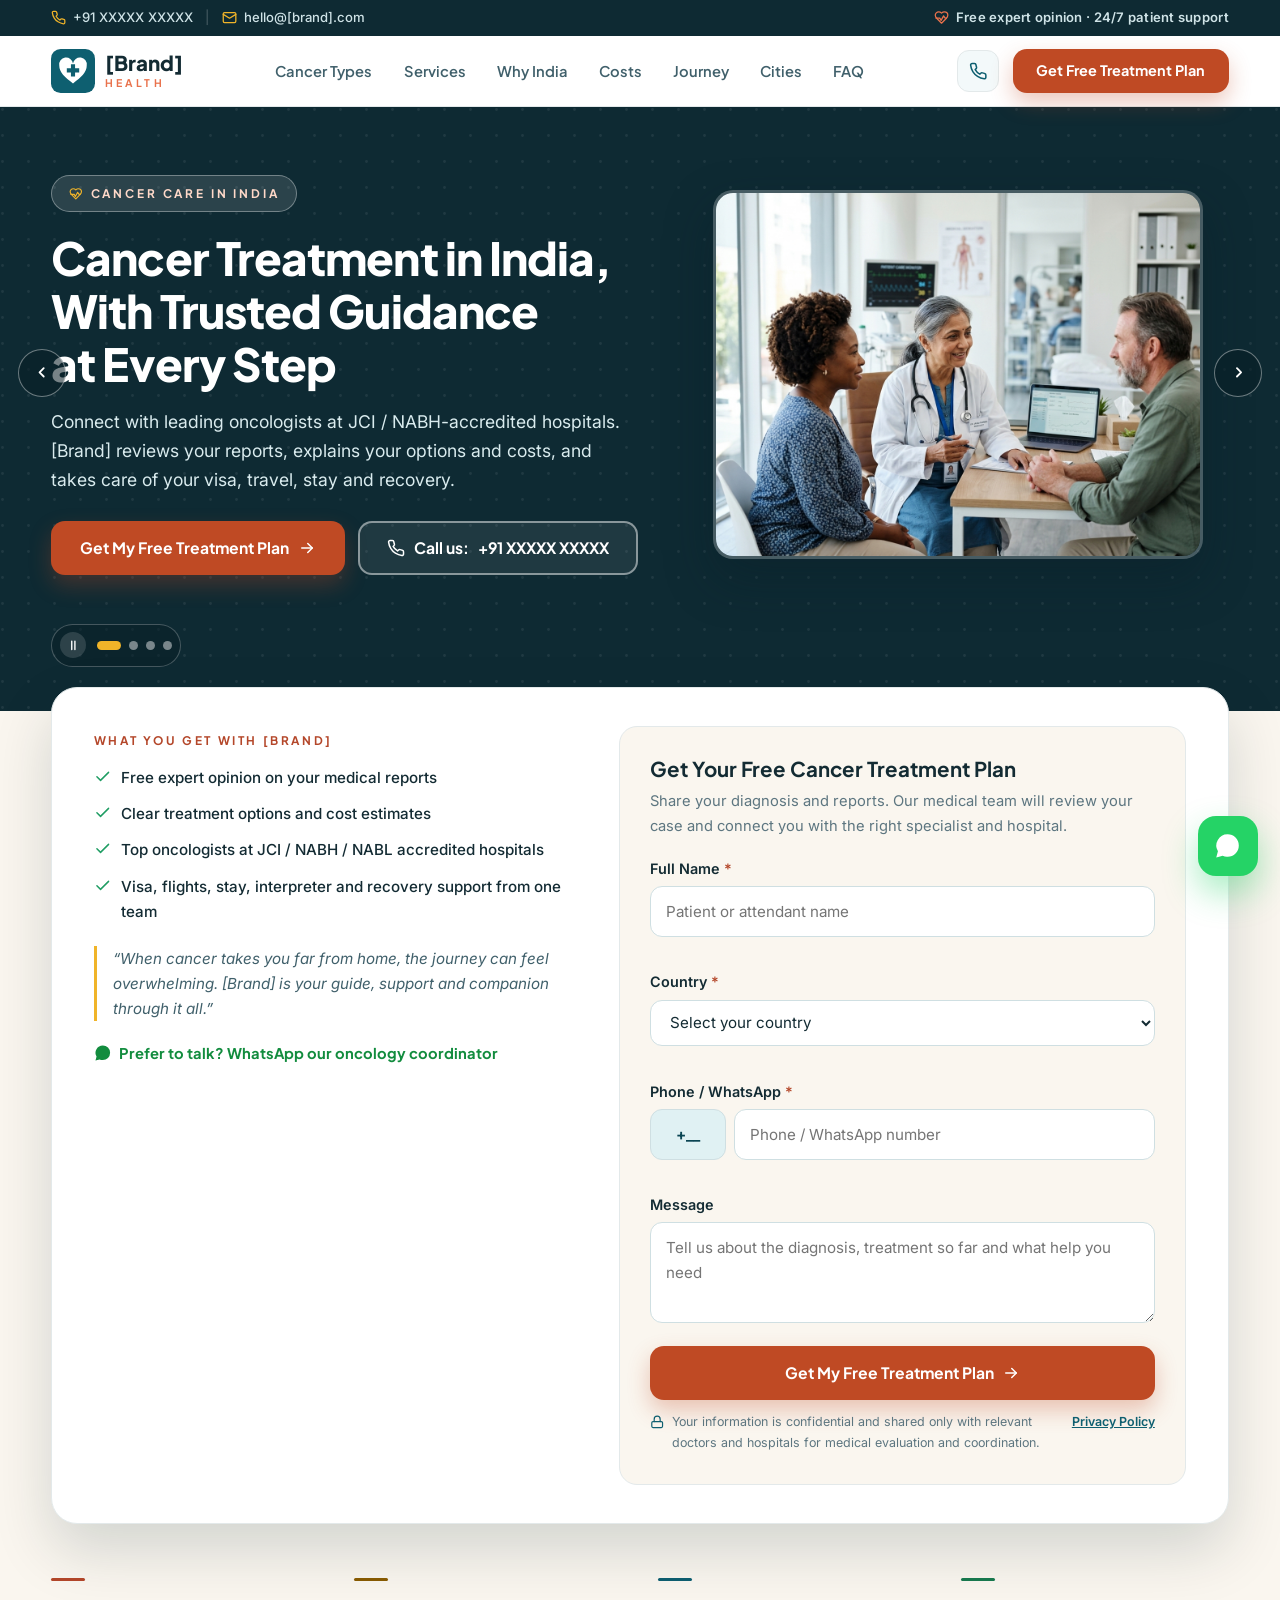
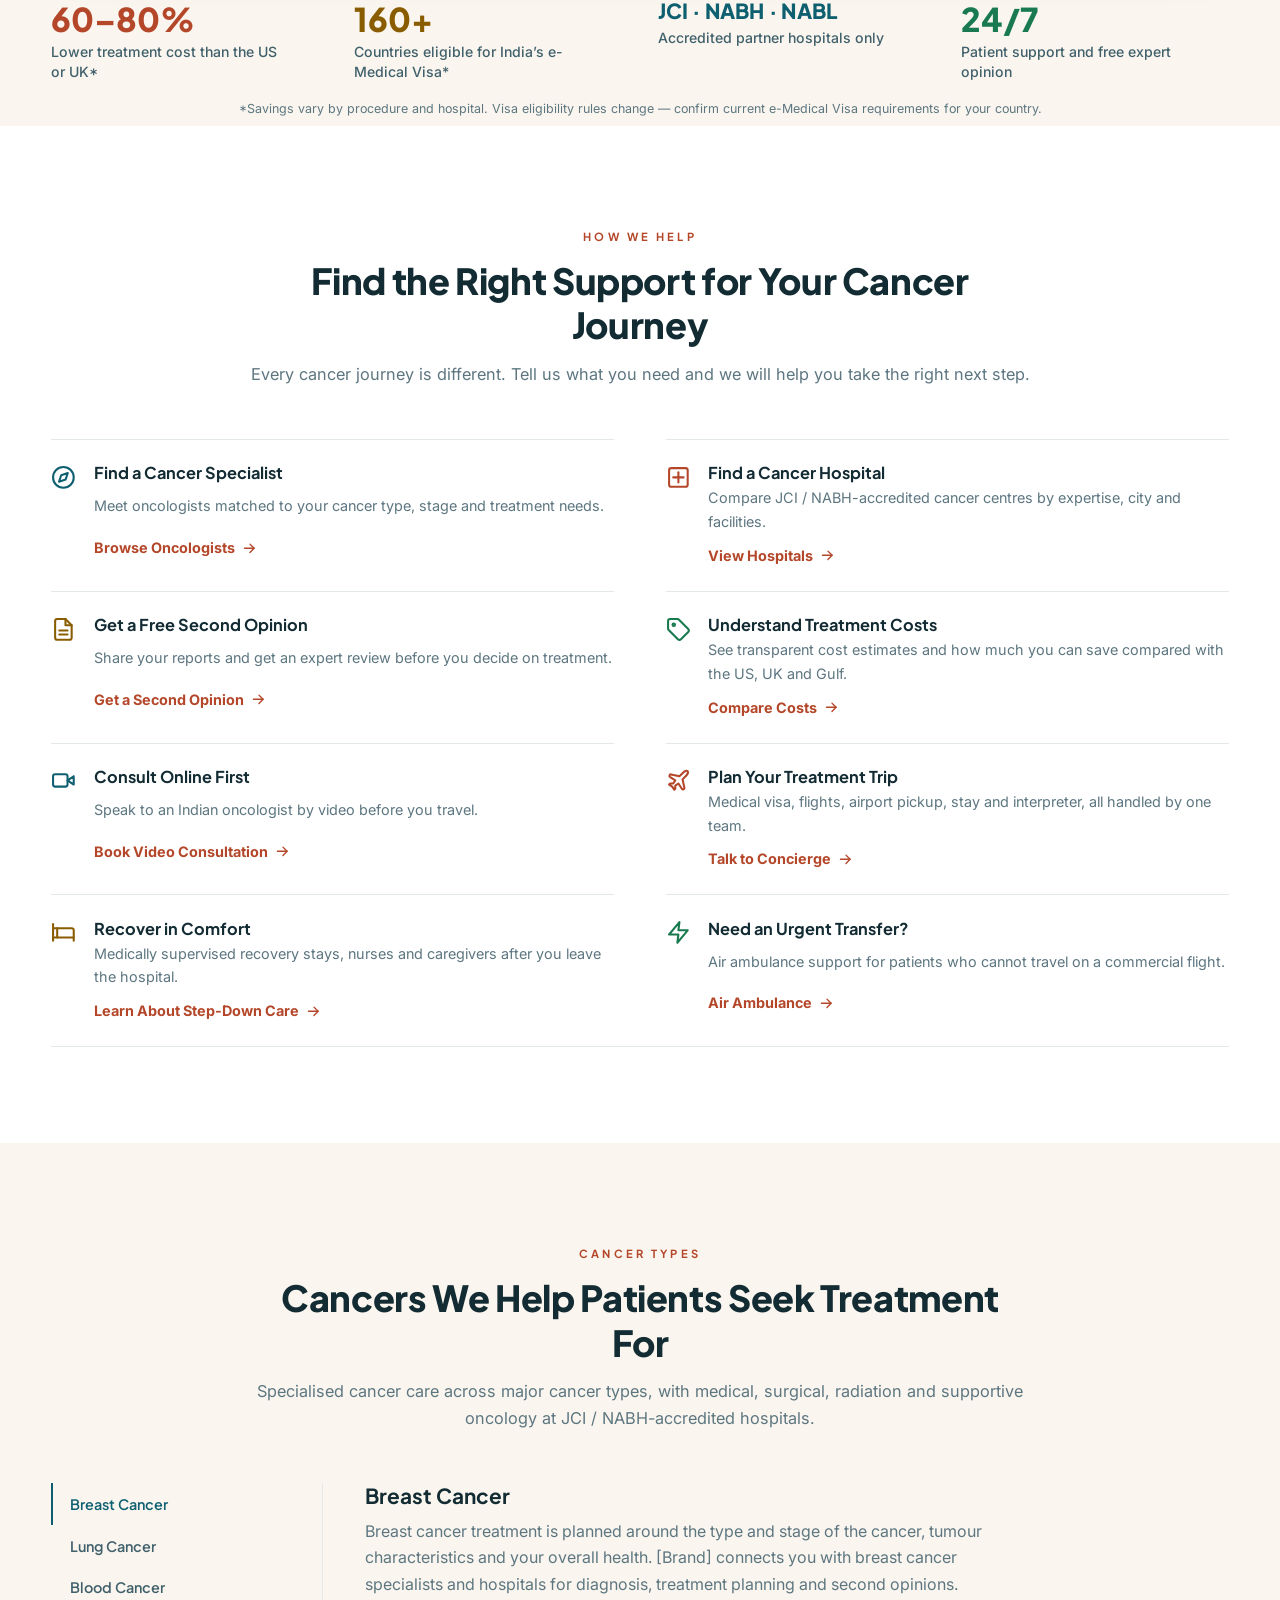
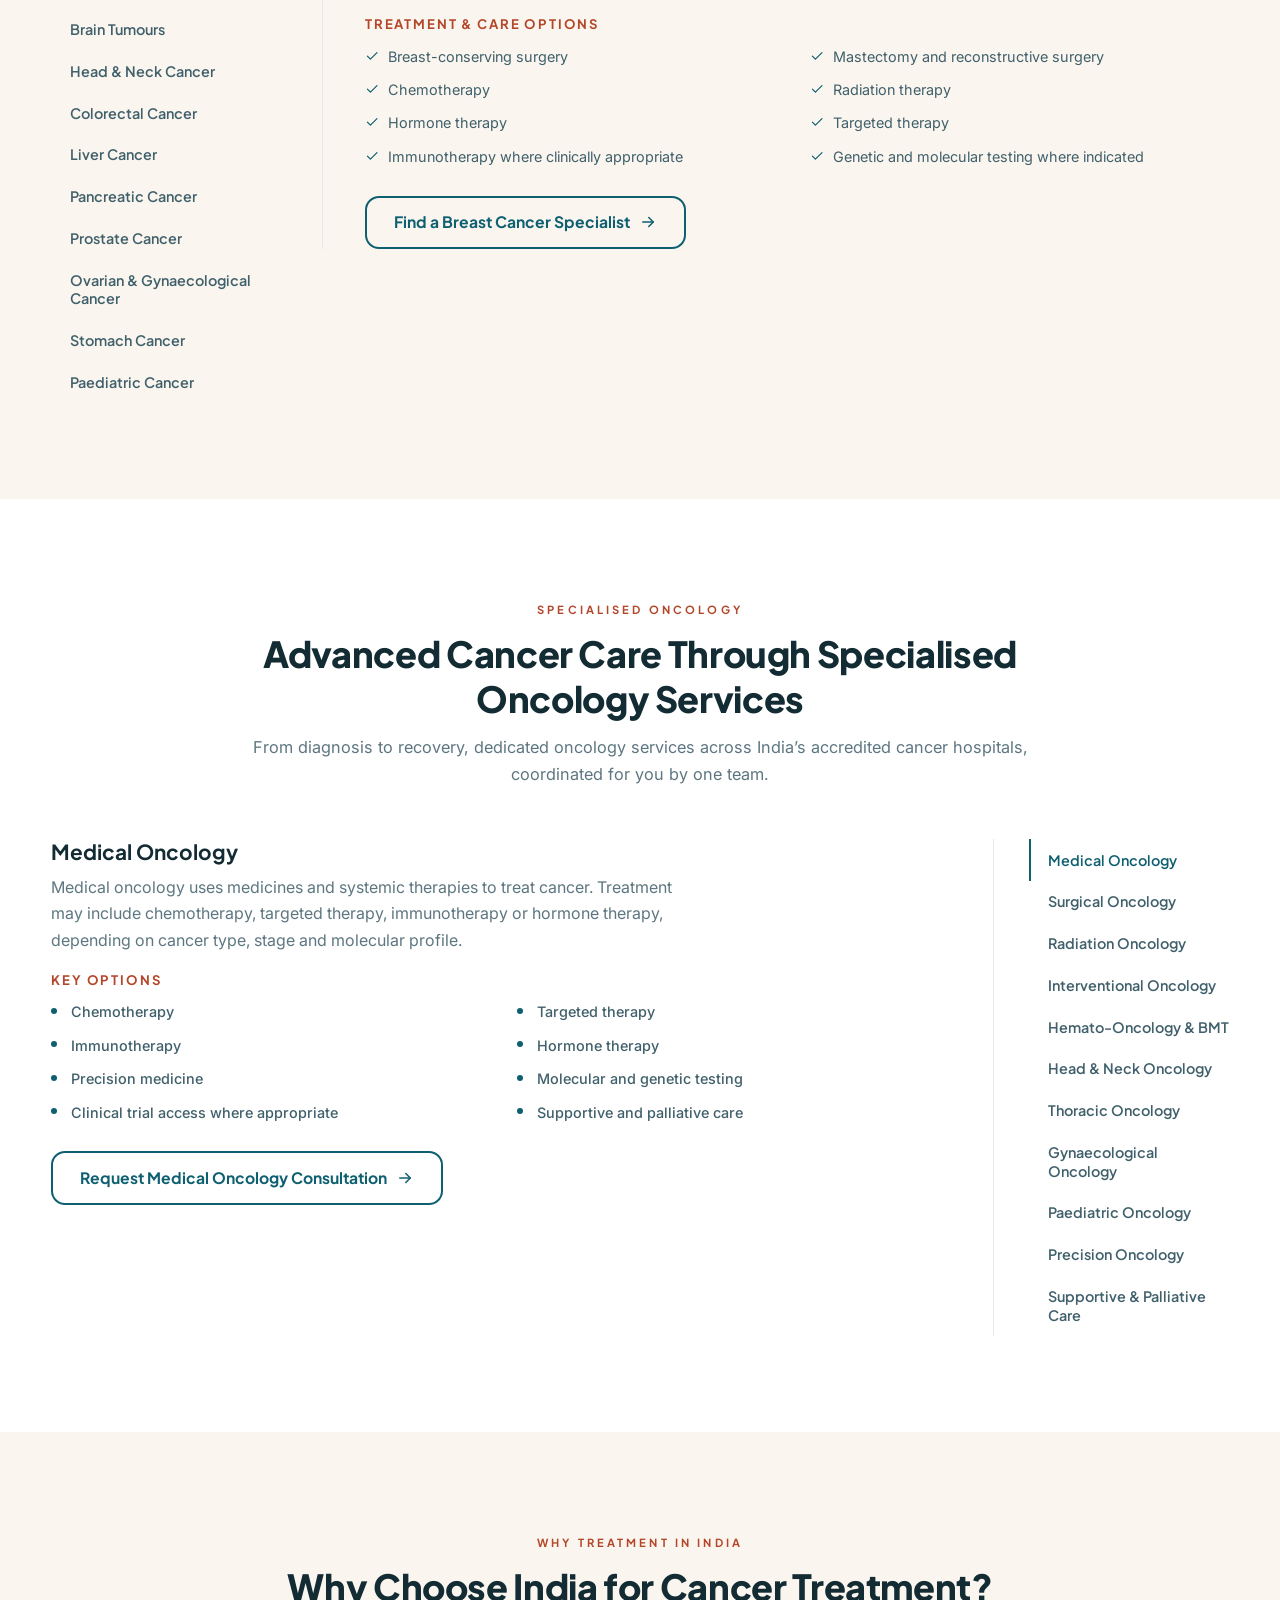
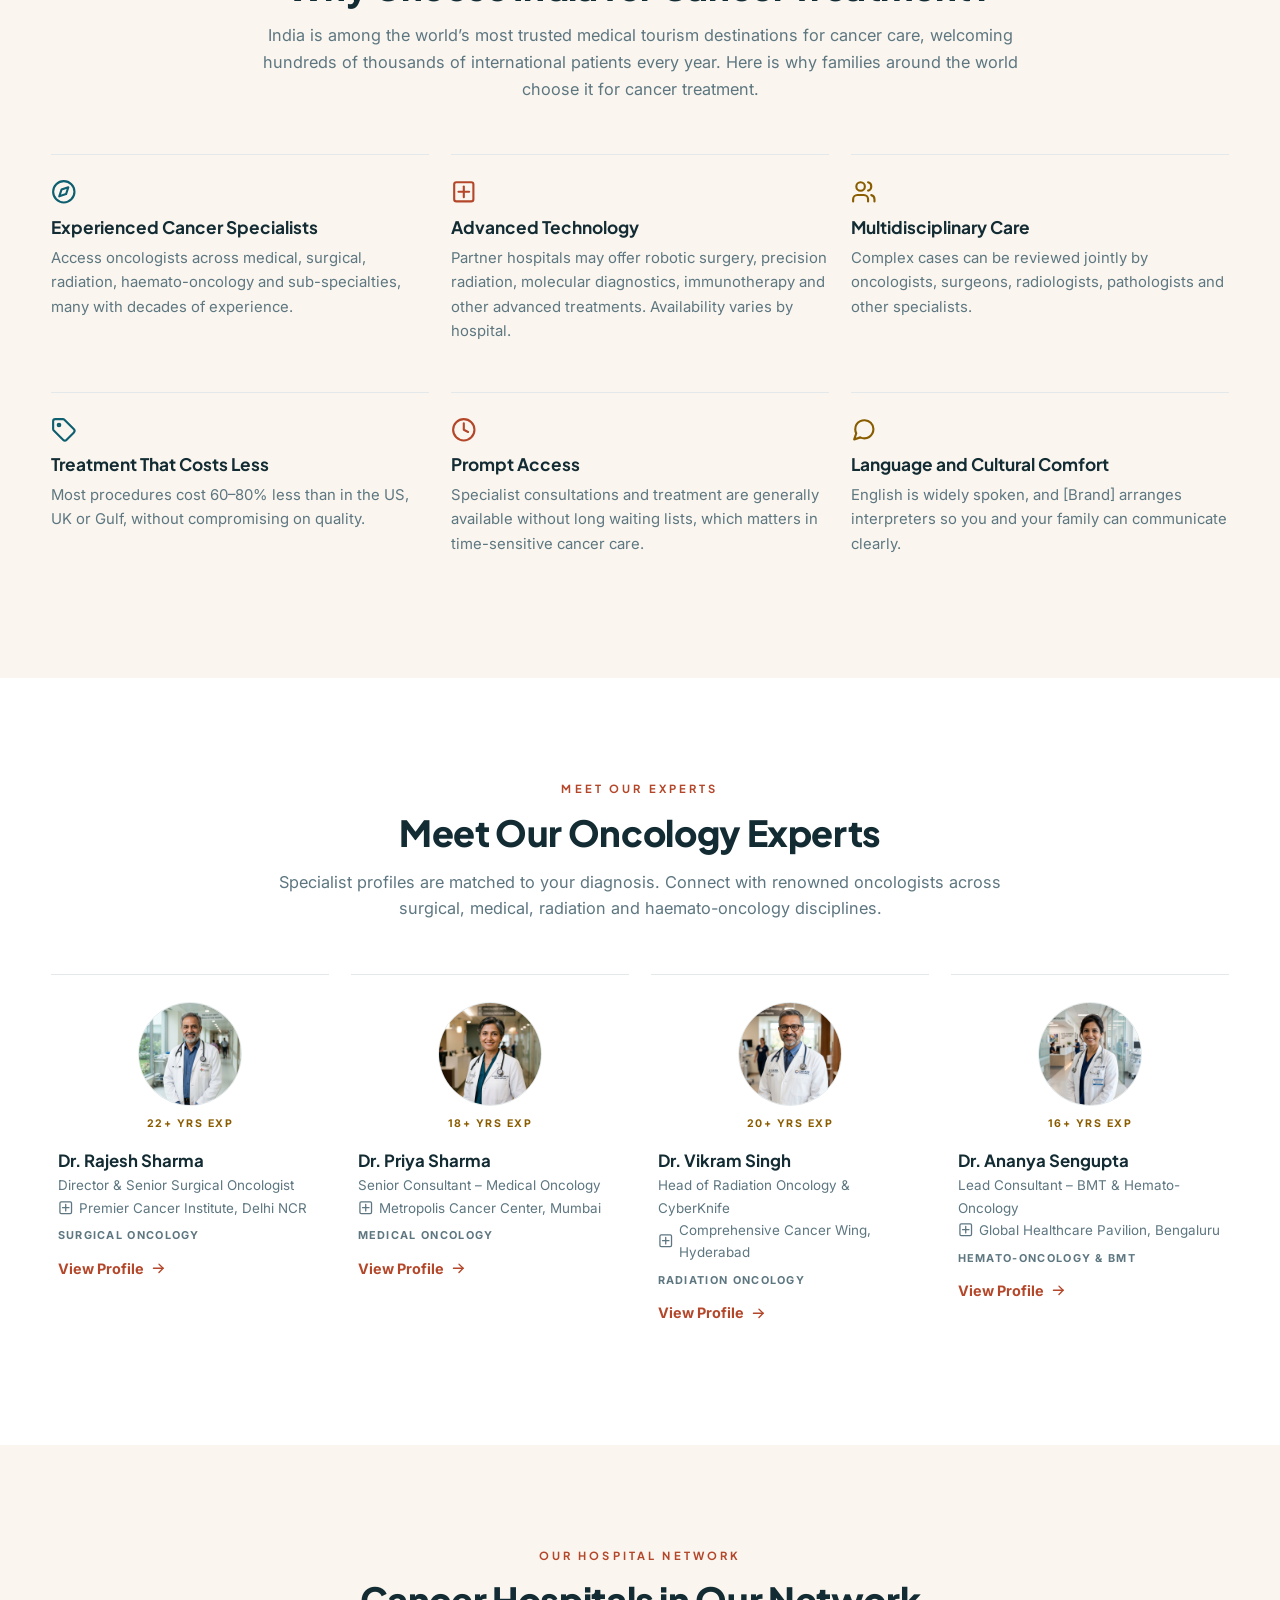
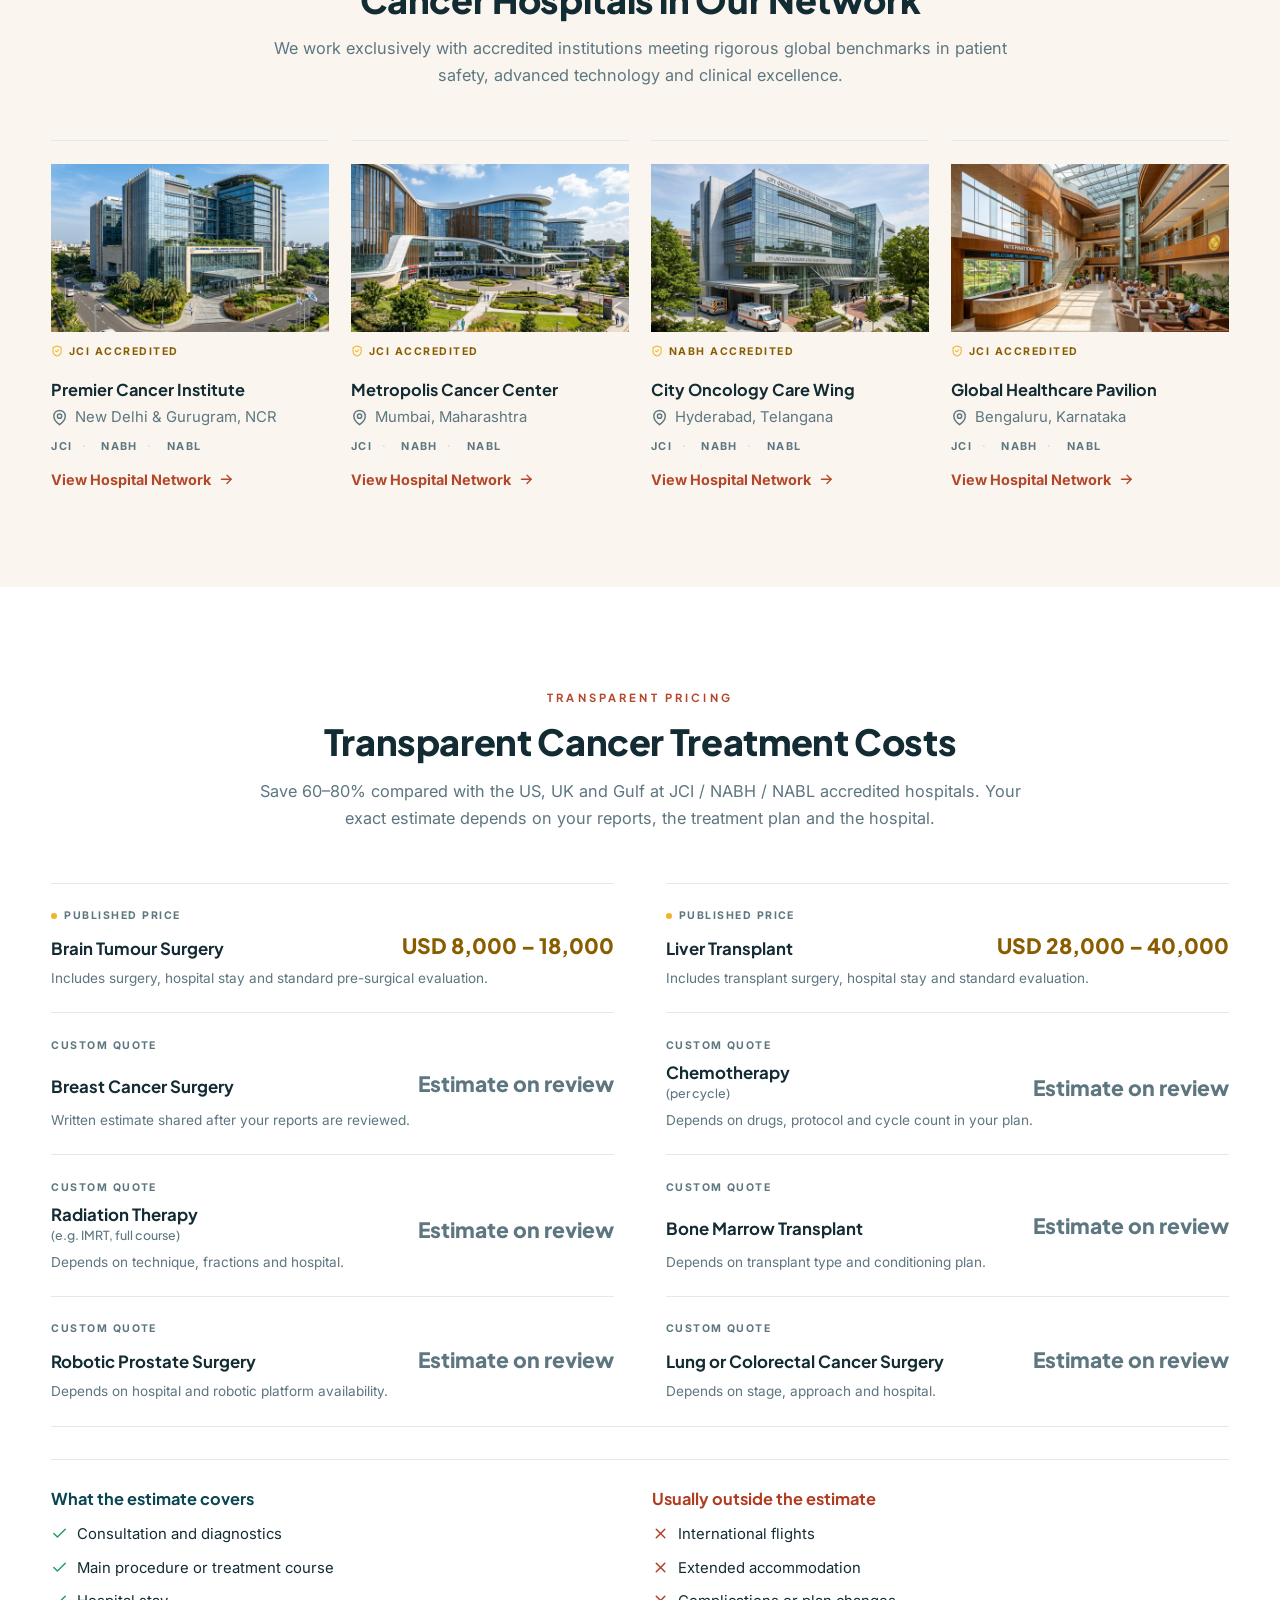
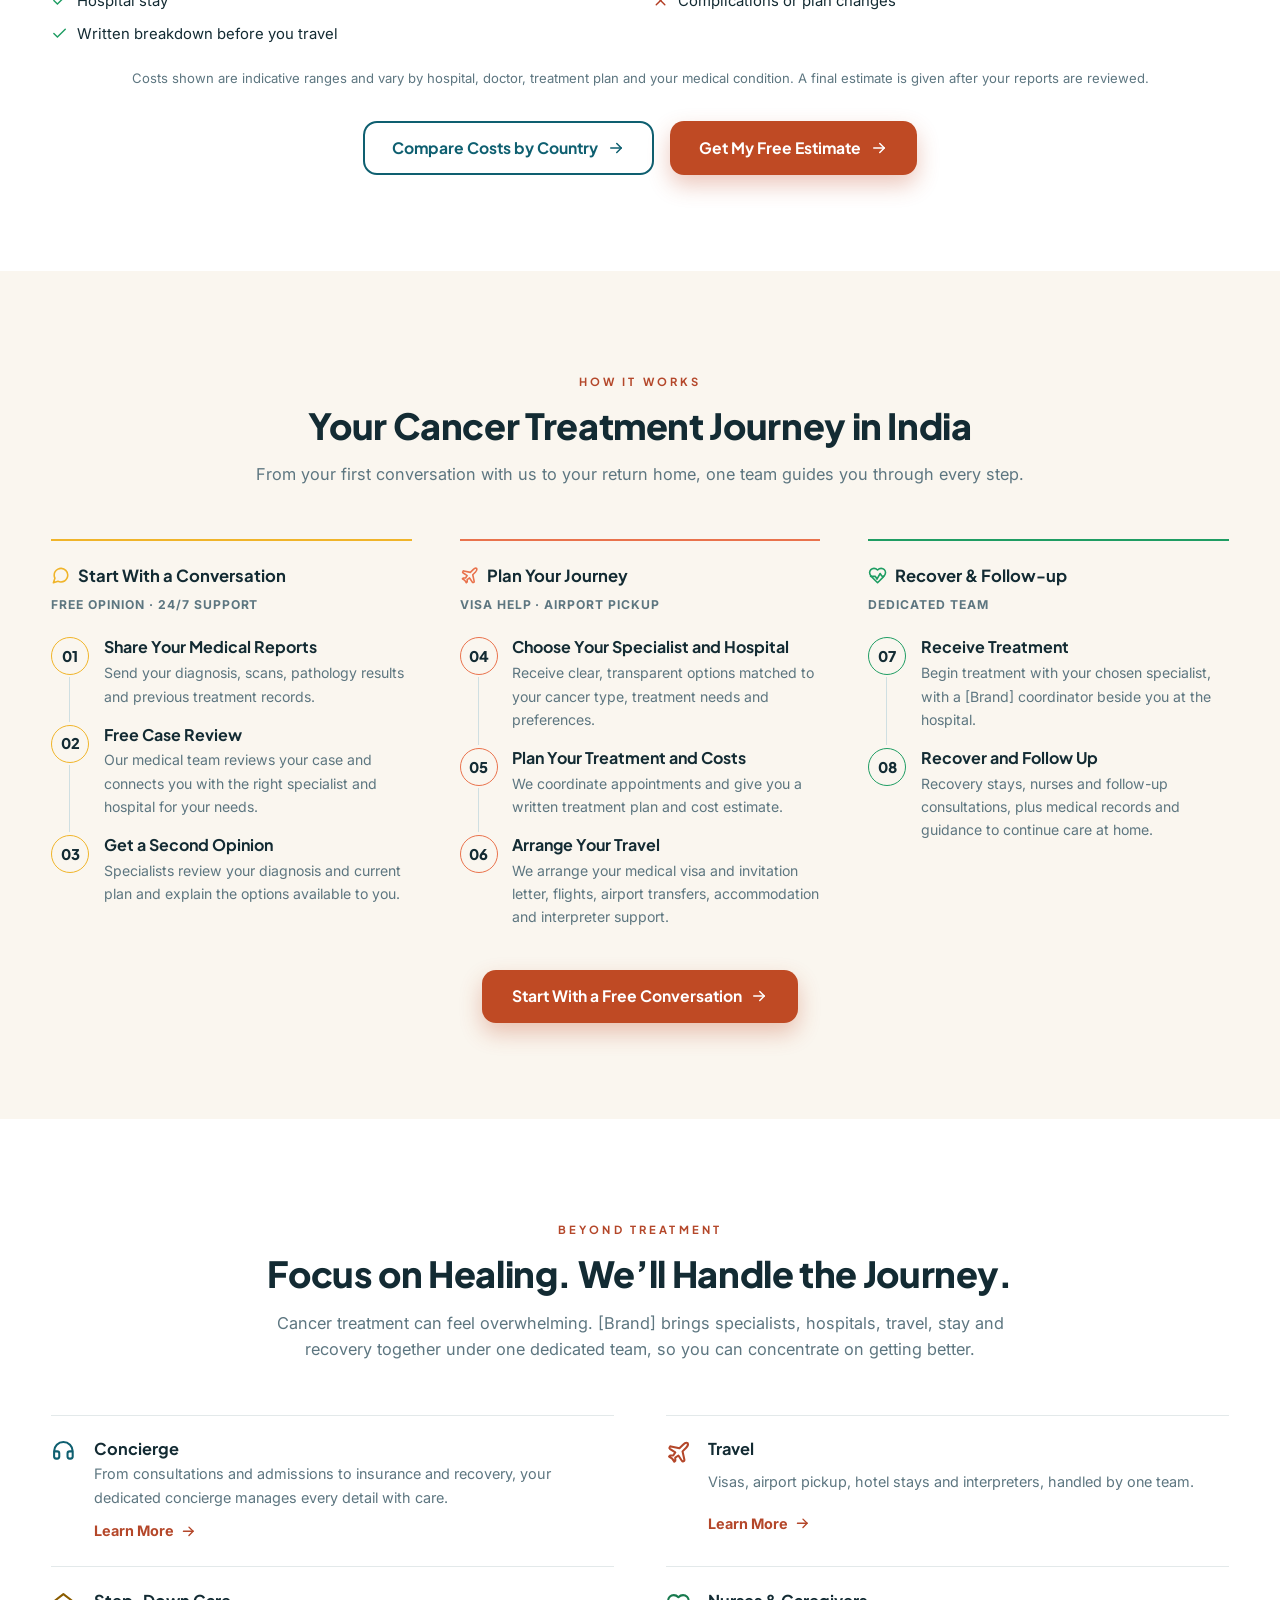
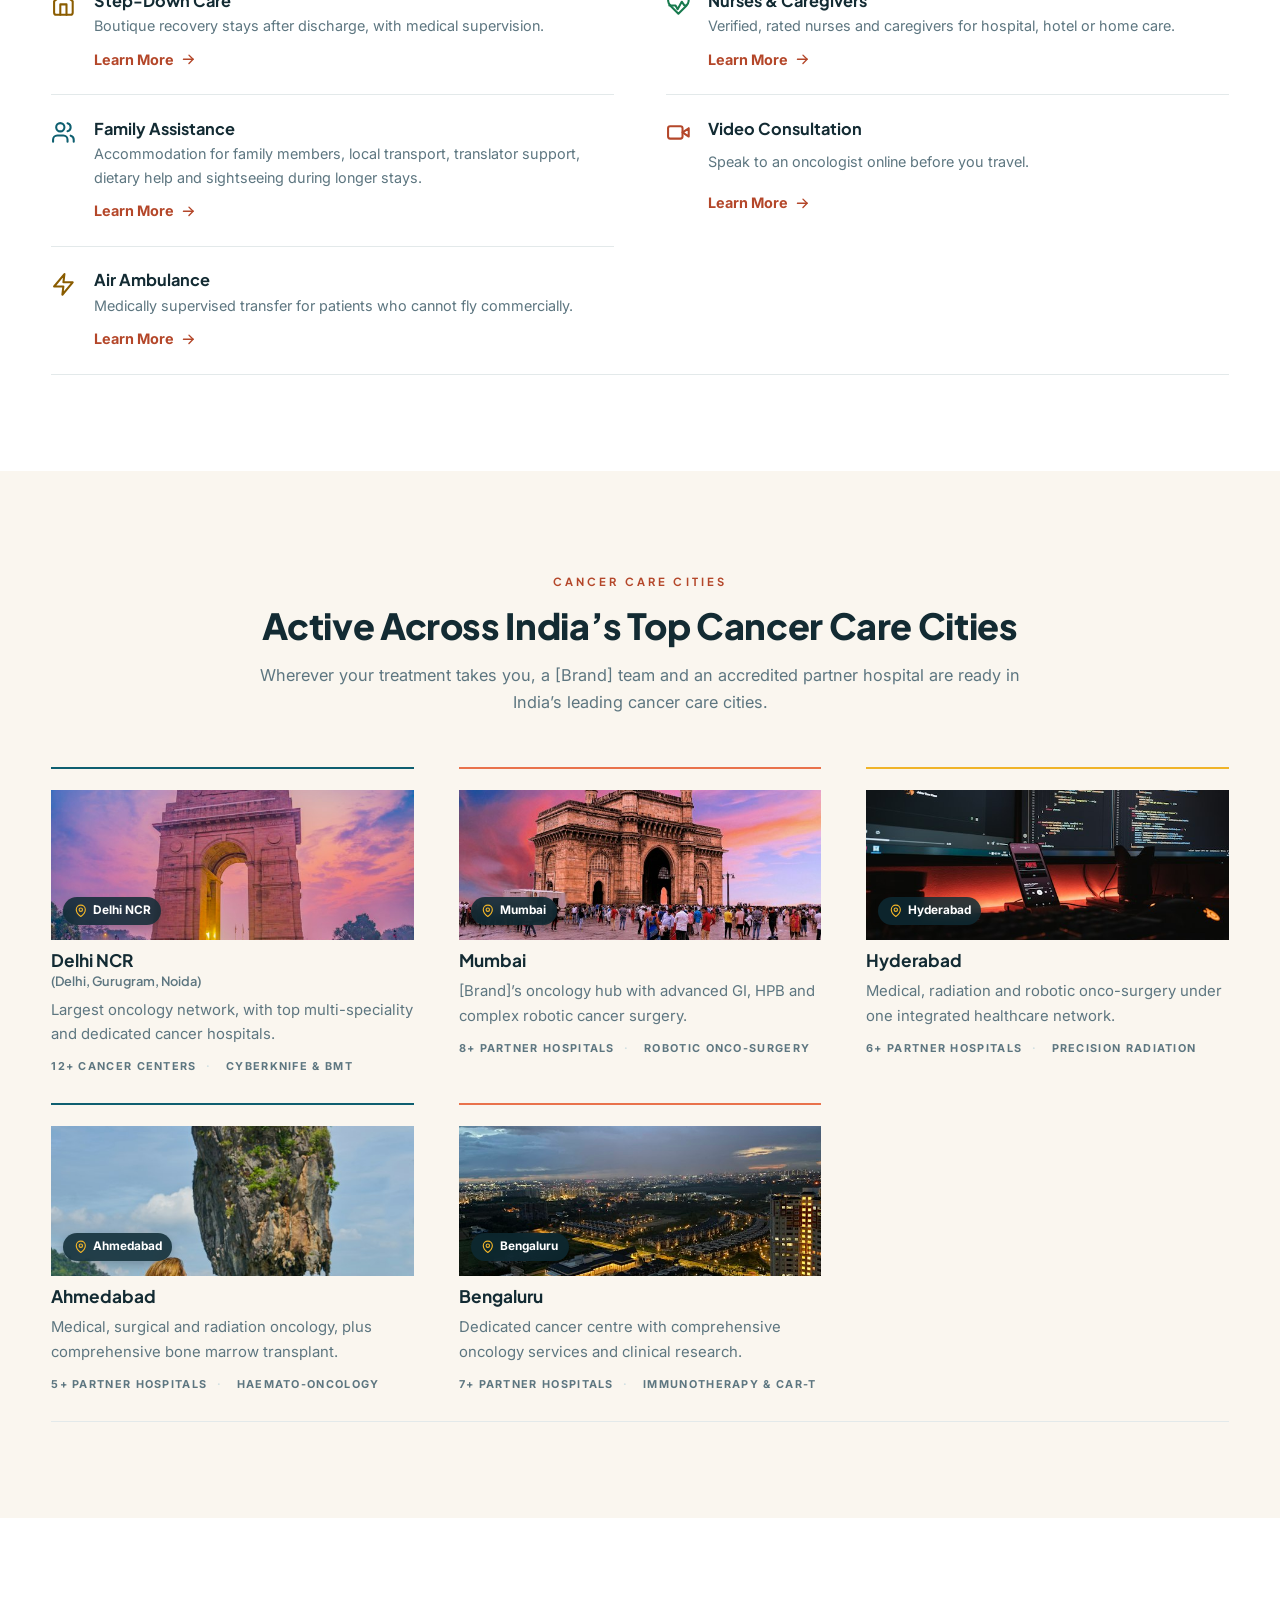
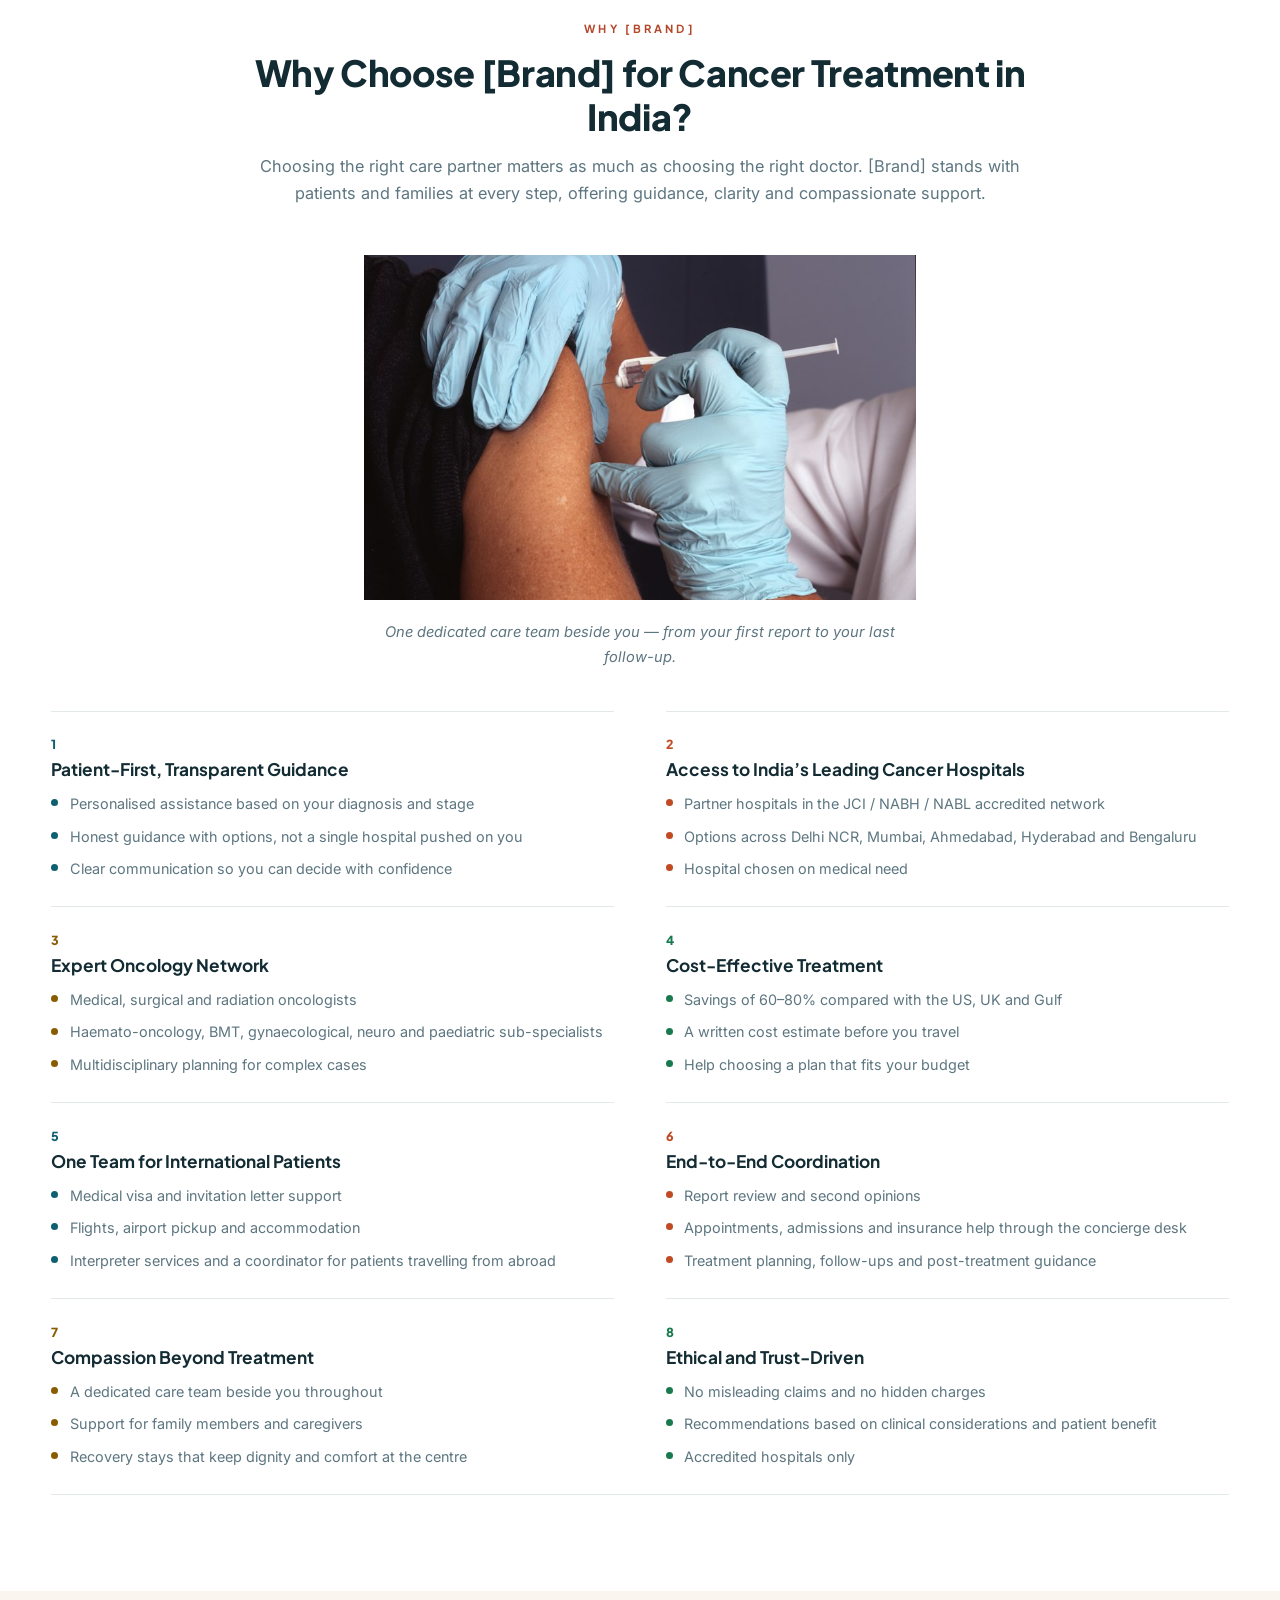
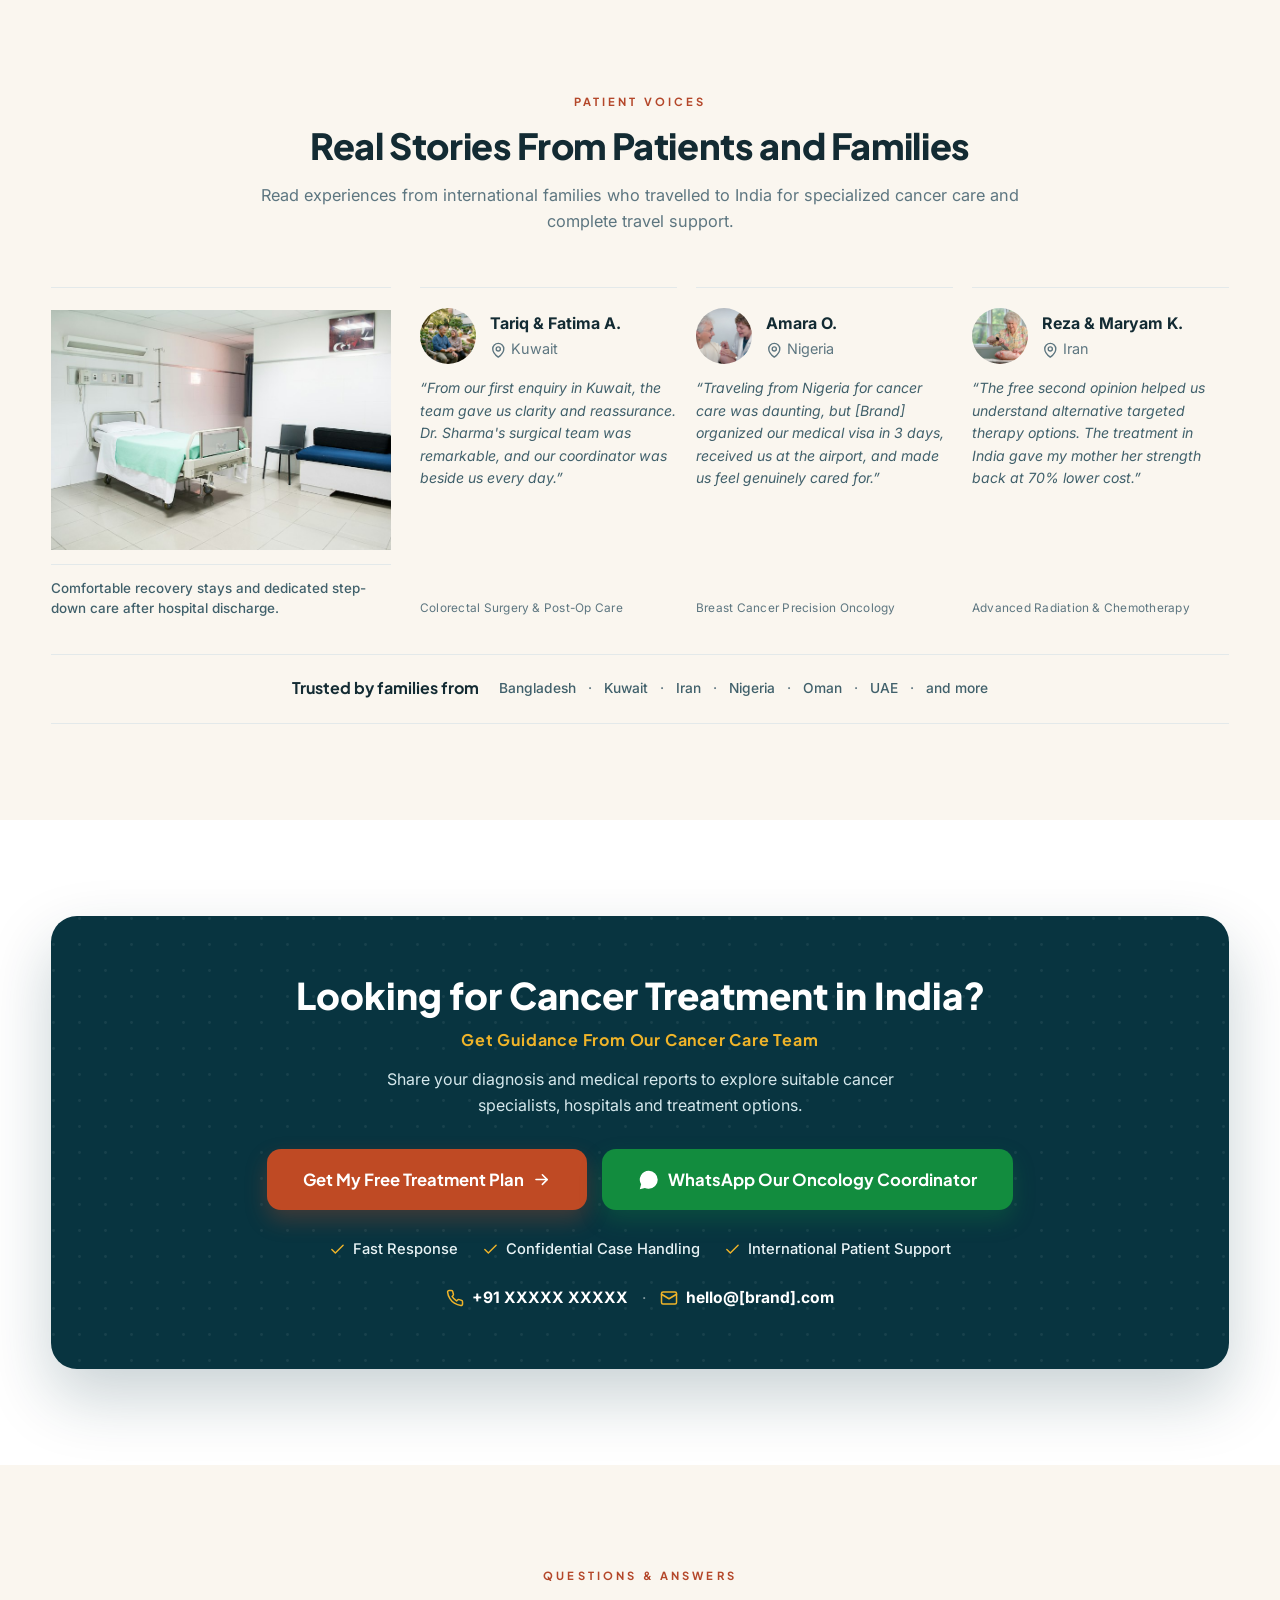
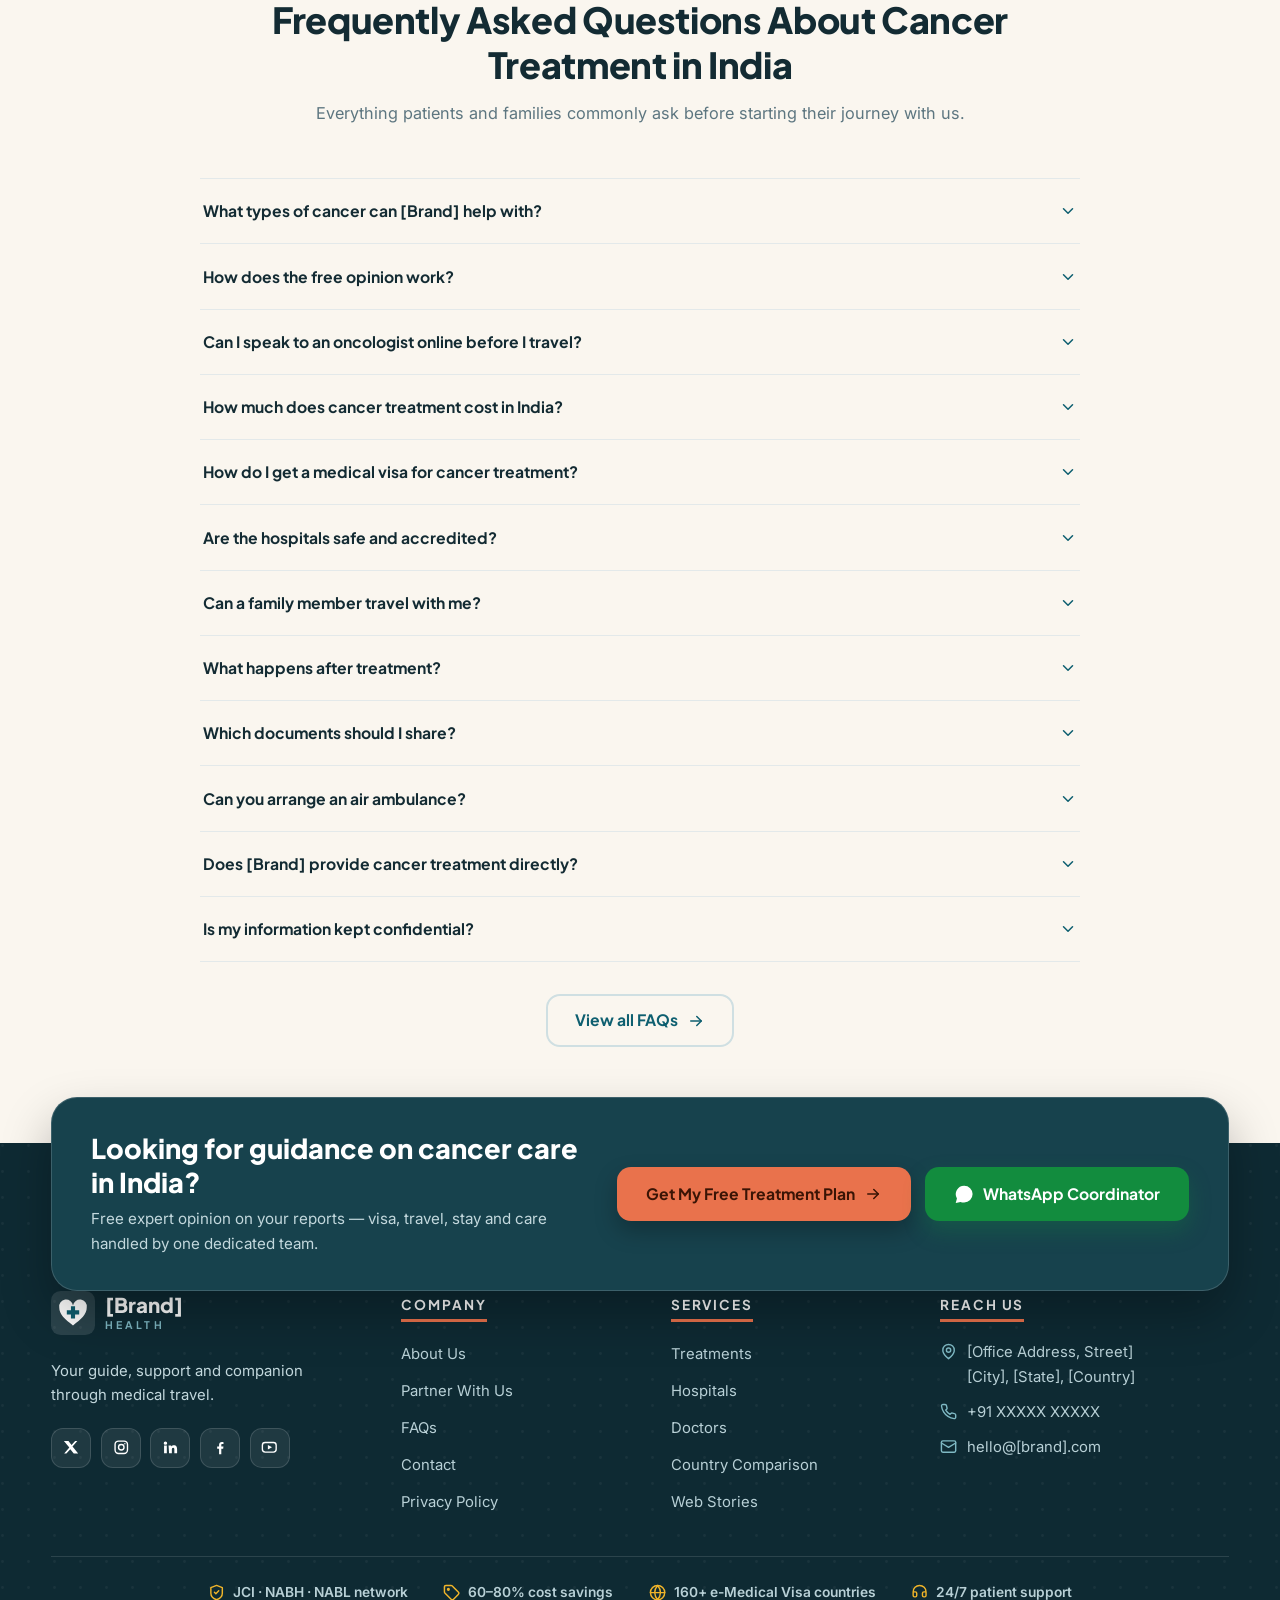
==== commit 77cfe6c4: "Rework landing page into a flat, de-boxed editorial layout - Replace repeated bordered/shadowed card" ====
--- a/cancer-treatment-landing-page/index.html
+++ b/cancer-treatment-landing-page/index.html
@@ -32,6 +32,14 @@
 
   <!-- Styles -->
   <link rel="stylesheet" href="css/style.css">
+
+  <!-- No-JS fallbacks: keep reveal content visible, show a form note -->
+  <noscript>
+    <style>
+      .reveal { opacity: 1 !important; transform: none !important; }
+      .noscript-only { display: block !important; }
+    </style>
+  </noscript>
 
   <!--
     FAQ structured data (Section 16: "mark up with FAQ schema").
@@ -70,11 +78,12 @@
       <symbol id="i-chevron" viewBox="0 0 24 24"><path d="m6 9 6 6 6-6"/></symbol>
       <symbol id="i-chevl" viewBox="0 0 24 24"><path d="m14 18-6-6 6-6"/></symbol>
       <symbol id="i-chevr" viewBox="0 0 24 24"><path d="m10 6 6 6-6 6"/></symbol>
+      <symbol id="i-pause" viewBox="0 0 24 24"><path d="M9 4v16"/><path d="M15 4v16"/></symbol>
+      <symbol id="i-play" viewBox="0 0 24 24"><path d="m7 4 12 8-12 8z"/></symbol>
       <symbol id="i-arrow" viewBox="0 0 24 24"><path d="M5 12h14"/><path d="m13 6 6 6-6 6"/></symbol>
       <symbol id="i-phone" viewBox="0 0 24 24"><path d="M22 16.92v3a2 2 0 0 1-2.18 2 19.79 19.79 0 0 1-8.63-3.07 19.5 19.5 0 0 1-6-6 19.79 19.79 0 0 1-3.07-8.67A2 2 0 0 1 4.11 2h3a2 2 0 0 1 2 1.72 12.84 12.84 0 0 0 .7 2.81 2 2 0 0 1-.45 2.11L8.09 9.91a16 16 0 0 0 6 6l1.27-1.27a2 2 0 0 1 2.11-.45 12.84 12.84 0 0 0 2.81.7A2 2 0 0 1 22 16.92z"/></symbol>
       <symbol id="i-whatsapp" viewBox="0 0 24 24"><path fill="currentColor" stroke="none" d="M12 2a9.9 9.9 0 0 0-8.53 14.97L2 22.5l5.68-1.43A9.9 9.9 0 0 0 12 21.8h.01A9.9 9.9 0 0 0 12 2Zm5.47 14.38c-.3-.15-1.76-.87-2.03-.97-.27-.1-.47-.15-.67.15-.2.3-.77.97-.94 1.16-.17.2-.35.22-.64.08-.3-.15-1.26-.47-2.39-1.48-.88-.79-1.48-1.76-1.65-2.06-.17-.3-.02-.46.13-.6.13-.14.3-.35.44-.53.15-.17.2-.3.3-.5.1-.2.05-.37-.03-.52-.07-.15-.67-1.61-.91-2.2-.24-.58-.49-.5-.67-.51h-.57c-.2 0-.52.07-.8.37-.27.3-1.04 1.02-1.04 2.48 0 1.46 1.07 2.88 1.22 3.08.15.2 2.1 3.2 5.08 4.49.71.3 1.26.49 1.7.62.7.23 1.36.2 1.87.12.57-.08 1.76-.72 2-1.41.25-.7.25-1.29.18-1.41-.08-.13-.28-.2-.57-.35Z"/></symbol>
       <symbol id="i-shield" viewBox="0 0 24 24"><path d="M20 13c0 5-3.5 7.5-8 9-4.5-1.5-8-4-8-9V5l8-3 8 3z"/><path d="m9 11.5 2 2 4-4"/></symbol>
-      <symbol id="i-star" viewBox="0 0 24 24"><path fill="currentColor" stroke="none" d="m12 2 3.09 6.26L22 9.27l-5 4.87 1.18 6.88L12 17.77l-6.18 3.25L7 14.14 2 9.27l6.91-1.01L12 2z"/></symbol>
       <symbol id="i-globe" viewBox="0 0 24 24"><circle cx="12" cy="12" r="10"/><path d="M2 12h20"/><path d="M12 2a15.3 15.3 0 0 1 4 10 15.3 15.3 0 0 1-4 10 15.3 15.3 0 0 1-4-10 15.3 15.3 0 0 1 4-10z"/></symbol>
       <symbol id="i-plane" viewBox="0 0 24 24"><path d="M17.8 19.2 16 11l3.5-3.5C21 6 21.5 4 21 3c-1-.5-3 0-4.5 1.5L13 8 4.8 6.2c-.5-.1-.9.1-1.1.5l-.3.5c-.2.5-.1 1 .3 1.3L9 12l-2 3H4l-1 1 3 2 2 3 1-1v-3l3-2 3.5 5.3c.3.4.8.5 1.3.3l.5-.2c.4-.3.6-.7.5-1.2z"/></symbol>
       <symbol id="i-bed" viewBox="0 0 24 24"><path d="M2 4v16"/><path d="M2 8h18a2 2 0 0 1 2 2v10"/><path d="M2 17h20"/><path d="M6 8v9"/></symbol>
@@ -94,6 +103,11 @@
       <symbol id="i-lock" viewBox="0 0 24 24"><rect x="3" y="11" width="18" height="10" rx="2"/><path d="M7 11V7a5 5 0 0 1 10 0v4"/></symbol>
       <symbol id="i-map" viewBox="0 0 24 24"><path d="M20 10c0 6-8 12-8 12s-8-6-8-12a8 8 0 0 1 16 0Z"/><circle cx="12" cy="10" r="3"/></symbol>
       <symbol id="i-x" viewBox="0 0 24 24"><path d="M18 6 6 18"/><path d="m6 6 12 12"/></symbol>
+      <symbol id="i-ig" viewBox="0 0 24 24"><rect x="3" y="3" width="18" height="18" rx="5"/><circle cx="12" cy="12" r="4"/><circle cx="17.2" cy="6.8" r="1" fill="currentColor" stroke="none"/></symbol>
+      <symbol id="i-fb" viewBox="0 0 24 24"><path fill="currentColor" stroke="none" d="M13.5 22v-8h2.7l.4-3.1h-3.1V8.9c0-.9.25-1.5 1.55-1.5h1.65V4.6c-.29-.04-1.27-.12-2.42-.12-2.4 0-4.03 1.46-4.03 4.15v2.26H7.5V14h2.75v8z"/></symbol>
+      <symbol id="i-in" viewBox="0 0 24 24"><path fill="currentColor" stroke="none" d="M4.98 3.5a2.5 2.5 0 1 0 0 5 2.5 2.5 0 0 0 0-5zM3 9.5h4v11H3zM9.5 9.5h3.8v1.5h.05c.53-.95 1.83-1.95 3.77-1.95 4.03 0 4.78 2.5 4.78 5.75v5.7h-4v-5.05c0-1.2-.02-2.75-1.68-2.75-1.68 0-1.94 1.31-1.94 2.66v5.14h-4z"/></symbol>
+      <symbol id="i-yt" viewBox="0 0 24 24"><rect x="2" y="5" width="20" height="14" rx="4"/><path fill="currentColor" stroke="none" d="m10 8.8 6 3.2-6 3.2z"/></symbol>
+      <symbol id="i-xs" viewBox="0 0 24 24"><path fill="currentColor" stroke="none" d="M17.6 3h3.2l-7 8 8.2 10h-6.4l-5-6.1-5.7 6.1H1.7l7.5-8.6L1.3 3h6.6l4.5 5.6z"/></symbol>
       <symbol id="i-user" viewBox="0 0 24 24"><path d="M19 21v-2a4 4 0 0 0-4-4H9a4 4 0 0 0-4 4v2"/><circle cx="12" cy="7" r="4"/></symbol>
     </defs>
   </svg>
@@ -183,38 +197,112 @@
          SECTION 1 — HERO  (primary conversion: free consultation form)
     ========================================================== -->
     <section class="hero" id="top">
-      <!-- flat decorative background: outline rings + dot pattern (no gradients) -->
-      <div class="hero-bg" aria-hidden="true">
-        <span class="ring ring-1"></span>
-        <span class="ring ring-2"></span>
-        <span class="ring ring-3"></span>
-        <svg class="hero-wave" viewBox="0 0 1440 110" preserveAspectRatio="none"><path d="M0 70 C240 110 480 30 720 55 C960 80 1200 110 1440 60 L1440 110 L0 110 Z" fill="var(--cream)"/></svg>
-      </div>
-
-      <div class="container hero-grid">
-        <div class="hero-copy">
-          <p class="eyebrow"><svg class="ic" aria-hidden="true"><use href="#i-heart"/></svg> Cancer Care in India</p>
-          <h1>Cancer Treatment in India, With Trusted Guidance at&nbsp;Every&nbsp;Step</h1>
-          <p class="hero-sub">Connect with leading oncologists at JCI / NABH-accredited hospitals. [Brand] reviews your reports, explains your options and costs, and takes care of your visa, travel, stay and recovery.</p>
-          <p class="hero-note">“When cancer takes you far from home, the journey can feel overwhelming. [Brand] is your guide, support and companion through it all.”</p>
-
+      <!-- FULL-WIDTH SLIDING BANNER — the hero itself (4 flat image slides) -->
+      <div class="hero-banner" id="heroSlider" role="region" aria-roledescription="carousel" aria-label="Cancer treatment highlights" tabindex="0">
+        <div class="hero-slides" id="slidesViewport">
+
+          <article class="hero-slide hero-slide--ink is-active" aria-roledescription="slide" aria-label="Slide 1 of 4">
+            <span class="hero-dots" aria-hidden="true"></span>
+            <div class="container hero-slide-inner">
+              <div class="hero-slide-copy">
+                <p class="eyebrow"><svg class="ic" aria-hidden="true"><use href="#i-heart"/></svg> Cancer Care in India</p>
+                <h1>Cancer Treatment in India, With Trusted Guidance at&nbsp;Every&nbsp;Step</h1>
+                <p class="hero-sub">Connect with leading oncologists at JCI / NABH-accredited hospitals. [Brand] reviews your reports, explains your options and costs, and takes care of your visa, travel, stay and recovery.</p>
+                <div class="hero-cta-row">
+                  <a class="btn btn-primary" href="#lead-form" data-event="form_intent">Get My Free Treatment Plan <svg class="ic" aria-hidden="true"><use href="#i-arrow"/></svg></a>
+                  <a class="btn btn-ghost" data-contact="phoneLink" href="#" data-event="call_click">
+                    <svg class="ic" aria-hidden="true"><use href="#i-phone"/></svg>
+                    Call us: <span data-contact="phoneText">+91 XXXXX XXXXX</span>
+                  </a>
+                </div>
+              </div>
+              <figure class="hero-slide-art">
+                <img src="assets/images/hero-slide-1.jpg" alt="Senior oncologist consulting international patient and family" width="520" height="390" fetchpriority="high">
+              </figure>
+            </div>
+          </article>
+
+          <article class="hero-slide hero-slide--teal" aria-roledescription="slide" aria-label="Slide 2 of 4">
+            <span class="hero-dots" aria-hidden="true"></span>
+            <div class="container hero-slide-inner">
+              <div class="hero-slide-copy">
+                <span class="slide-tag">Cost Advantage</span>
+                <h2>World-class cancer care at 60–80% lower cost</h2>
+                <p class="hero-sub">JCI / NABH-accredited hospitals, transparent estimates and a written cost plan before you travel.</p>
+                <div class="hero-cta-row">
+                  <a class="btn btn-ghost-gold" href="#costs">View treatment costs <svg class="ic" aria-hidden="true"><use href="#i-arrow"/></svg></a>
+                </div>
+              </div>
+              <figure class="hero-slide-art">
+                <img src="assets/images/hero-slide-2.jpg" alt="State of the art linear accelerator radiation oncology suite with medical team" width="520" height="390" loading="lazy">
+              </figure>
+            </div>
+          </article>
+
+          <article class="hero-slide hero-slide--coral" aria-roledescription="slide" aria-label="Slide 3 of 4">
+            <span class="hero-dots" aria-hidden="true"></span>
+            <div class="container hero-slide-inner">
+              <div class="hero-slide-copy">
+                <span class="slide-tag">Complete Support</span>
+                <h2>Visa, travel, stay &amp; interpreters — handled</h2>
+                <p class="hero-sub">One dedicated team carries you from your first enquiry to your flight home.</p>
+                <div class="hero-cta-row">
+                  <a class="btn btn-ghost-gold" href="#journey">See how the journey works <svg class="ic" aria-hidden="true"><use href="#i-arrow"/></svg></a>
+                </div>
+              </div>
+              <figure class="hero-slide-art">
+                <img src="assets/images/hero-slide-3.jpg" alt="Dedicated international patient travel concierge coordinator welcoming family" width="520" height="390" loading="lazy">
+              </figure>
+            </div>
+          </article>
+
+          <article class="hero-slide hero-slide--sand" aria-roledescription="slide" aria-label="Slide 4 of 4">
+            <span class="hero-dots" aria-hidden="true"></span>
+            <div class="container hero-slide-inner">
+              <div class="hero-slide-copy">
+                <span class="slide-tag">Second Opinion</span>
+                <h2>Free expert opinion on your medical reports</h2>
+                <p class="hero-sub">Share your diagnosis today and get clear options before you decide on treatment.</p>
+                <div class="hero-cta-row">
+                  <a class="btn btn-primary" href="#lead-form" data-event="form_intent">Get my free plan <svg class="ic" aria-hidden="true"><use href="#i-arrow"/></svg></a>
+                </div>
+              </div>
+              <figure class="hero-slide-art">
+                <img src="assets/images/hero-slide-4.jpg" alt="Multidisciplinary oncology tumor board reviewing cancer diagnostic scans" width="520" height="390" loading="lazy">
+              </figure>
+            </div>
+          </article>
+
+        </div>
+
+        <button class="slide-arrow slide-prev" aria-label="Previous slide">
+          <svg class="ic" aria-hidden="true"><use href="#i-chevl"/></svg>
+        </button>
+        <button class="slide-arrow slide-next" aria-label="Next slide">
+          <svg class="ic" aria-hidden="true"><use href="#i-chevr"/></svg>
+        </button>
+        <div class="slide-dots" id="slideDots" role="group" aria-label="Slide navigation">
+          <button class="slide-toggle" type="button" aria-label="Pause slideshow" aria-pressed="false">
+            <svg class="ic" aria-hidden="true"><use href="#i-pause"/></svg>
+          </button>
+          <!-- indicator dots are generated by js/script.js -->
+        </div>
+      </div>
+
+      <!-- Lead capture card overlapping the banner -->
+      <div class="container hero-capture">
+        <div class="capture-points">
+          <p class="capture-eyebrow">What you get with [Brand]</p>
           <ul class="hero-points">
             <li><svg class="ic" aria-hidden="true"><use href="#i-check"/></svg> Free expert opinion on your medical reports</li>
             <li><svg class="ic" aria-hidden="true"><use href="#i-check"/></svg> Clear treatment options and cost estimates</li>
             <li><svg class="ic" aria-hidden="true"><use href="#i-check"/></svg> Top oncologists at JCI / NABH / NABL accredited hospitals</li>
             <li><svg class="ic" aria-hidden="true"><use href="#i-check"/></svg> Visa, flights, stay, interpreter and recovery support from one team</li>
           </ul>
-
-          <div class="hero-cta-row">
-            <a class="btn btn-whatsapp" data-contact="waLink" href="#" target="_blank" rel="noopener" data-event="whatsapp_click">
-              <svg class="ic" aria-hidden="true"><use href="#i-whatsapp"/></svg>
-              WhatsApp Our Oncology Coordinator
-            </a>
-            <a class="btn btn-ghost" data-contact="phoneLink" href="#" data-event="call_click">
-              <svg class="ic" aria-hidden="true"><use href="#i-phone"/></svg>
-              Call us: <span data-contact="phoneText">+91 XXXXX XXXXX</span>
-            </a>
-          </div>
+          <p class="capture-note">“When cancer takes you far from home, the journey can feel overwhelming. [Brand] is your guide, support and companion through it all.”</p>
+          <a class="capture-wa" data-contact="waLink" href="#" target="_blank" rel="noopener" data-event="whatsapp_click">
+            <svg class="ic" aria-hidden="true"><use href="#i-whatsapp"/></svg> Prefer to talk? WhatsApp our oncology coordinator
+          </a>
         </div>
 
         <div class="hero-form-wrap">
@@ -239,8 +327,10 @@
                 <label for="country">Country <em>*</em></label>
                 <select id="country" name="country" required>
                   <option value="" disabled selected>Select your country</option>
-                  <noscript><option>Phone country code will be filled from this list (JS required)</option></noscript>
                 </select>
+                <noscript>
+                  <p class="noscript-note">The country list needs JavaScript. Please WhatsApp or call us and we will take your details directly.</p>
+                </noscript>
                 <span class="err" data-err="country"></span>
               </div>
 
@@ -283,56 +373,6 @@
         </div>
       </div>
 
-      <!-- Sliding banner strip: 4 auto-rotating slides in the hero -->
-      <div class="container slider-zone">
-        <div class="slider" id="heroSlider" aria-roledescription="carousel" aria-label="Why patients choose us">
-          <button class="slide-arrow slide-prev" aria-label="Previous slide">
-            <svg class="ic" aria-hidden="true"><use href="#i-chevl"/></svg>
-          </button>
-          <div class="slides-viewport" id="slidesViewport">
-            <figure class="slide slide-ink">
-              <div class="slide-copy">
-                <span class="slide-tag">Cost Advantage</span>
-                <h2>Save 60–80% on Cancer Treatment</h2>
-                <p>World-class care at JCI / NABH-accredited hospitals — at a fraction of US or UK prices.</p>
-                <a class="slide-cta" href="#costs">View treatment costs <svg class="ic" aria-hidden="true"><use href="#i-arrow"/></svg></a>
-              </div>
-              <img src="assets/illustrations/cost-savings.svg" alt="Illustration showing treatment cost savings" width="420" height="340" loading="lazy">
-            </figure>
-            <figure class="slide slide-teal">
-              <div class="slide-copy">
-                <span class="slide-tag">Expert Care</span>
-                <h2>Top Oncologists at JCI · NABH Hospitals</h2>
-                <p>Medical, surgical and radiation oncology across 12 major cancer types.</p>
-                <a class="slide-cta" href="#cancer-types">Explore cancer types <svg class="ic" aria-hidden="true"><use href="#i-arrow"/></svg></a>
-              </div>
-              <img src="assets/illustrations/oncology-care.svg" alt="Illustration of an oncologist caring for a patient" width="420" height="340" loading="lazy">
-            </figure>
-            <figure class="slide slide-coral">
-              <div class="slide-copy">
-                <span class="slide-tag">Complete Support</span>
-                <h2>Visa, Travel, Stay & Interpreters — Handled</h2>
-                <p>One dedicated team carries you from first enquiry to your flight home.</p>
-                <a class="slide-cta" href="#journey">See how the journey works <svg class="ic" aria-hidden="true"><use href="#i-arrow"/></svg></a>
-              </div>
-              <img src="assets/illustrations/journey-support.svg" alt="Illustration of medical travel support with plane and route" width="420" height="340" loading="lazy">
-            </figure>
-            <figure class="slide slide-sand">
-              <div class="slide-copy">
-                <span class="slide-tag">Second Opinion</span>
-                <h2>Free Expert Opinion on Your Reports</h2>
-                <p>Share your diagnosis today and get clear options before you decide.</p>
-                <a class="slide-cta" href="#lead-form" data-event="form_intent">Get my free plan <svg class="ic" aria-hidden="true"><use href="#i-arrow"/></svg></a>
-              </div>
-              <img src="assets/illustrations/second-opinion.svg" alt="Illustration of a medical report review with magnifying glass" width="420" height="340" loading="lazy">
-            </figure>
-          </div>
-          <button class="slide-arrow slide-next" aria-label="Next slide">
-            <svg class="ic" aria-hidden="true"><use href="#i-chevr"/></svg>
-          </button>
-          <div class="slide-dots" id="slideDots" aria-label="Slide navigation"></div>
-        </div>
-      </div>
     </section>
 
     <!-- ========================================================
@@ -871,39 +911,51 @@
       <div class="container">
         <div class="section-head" data-overline="Meet Our Experts">
           <h2>Meet Our Oncology Experts</h2>
-          <p>Specialist profiles are being finalised with our medical team and will appear here. In the meantime, our care team will match you with the right oncologist for your diagnosis.</p>
-        </div>
-        <div class="grid-4 placeholder-grid">
+          <p>Specialist profiles are matched to your diagnosis. Connect with renowned oncologists across surgical, medical, radiation and haemato-oncology disciplines.</p>
+        </div>
+        <div class="grid-4 expert-grid">
           <div class="card expert-card reveal" data-event="doctor_profile_click">
-            <span class="avatar-ph" aria-hidden="true"><svg class="ic"><use href="#i-user"/></svg></span>
-            <h3>Dr. [Full Name]</h3>
-            <p class="ph-line">[Designation, Oncology Specialty]</p>
-            <p class="ph-line ph-hospital">[Hospital Name], [City]</p>
-            <span class="chip">[Speciality]</span>
+            <div class="doctor-photo-wrap">
+              <img src="assets/images/doctor-1.jpg" alt="Dr. Rajesh Sharma, Surgical Oncologist" class="doctor-photo" width="124" height="124" loading="lazy">
+              <span class="doctor-badge">22+ Yrs Exp</span>
+            </div>
+            <h3>Dr. Rajesh Sharma</h3>
+            <p class="ph-line">Director &amp; Senior Surgical Oncologist</p>
+            <p class="ph-line ph-hospital"><svg class="ic" aria-hidden="true"><use href="#i-hospital"/></svg> Premier Cancer Institute, Delhi NCR</p>
+            <span class="chip">Surgical Oncology</span>
             <span class="card-link">View Profile <svg class="ic" aria-hidden="true"><use href="#i-arrow"/></svg></span>
           </div>
           <div class="card expert-card reveal" data-event="doctor_profile_click">
-            <span class="avatar-ph" aria-hidden="true"><svg class="ic"><use href="#i-user"/></svg></span>
-            <h3>Dr. [Full Name]</h3>
-            <p class="ph-line">[Designation, Oncology Specialty]</p>
-            <p class="ph-line ph-hospital">[Hospital Name], [City]</p>
-            <span class="chip">[Speciality]</span>
+            <div class="doctor-photo-wrap">
+              <img src="assets/images/doctor-2.jpg" alt="Dr. Priya Sharma, Medical Oncologist" class="doctor-photo" width="124" height="124" loading="lazy">
+              <span class="doctor-badge">18+ Yrs Exp</span>
+            </div>
+            <h3>Dr. Priya Sharma</h3>
+            <p class="ph-line">Senior Consultant – Medical Oncology</p>
+            <p class="ph-line ph-hospital"><svg class="ic" aria-hidden="true"><use href="#i-hospital"/></svg> Metropolis Cancer Center, Mumbai</p>
+            <span class="chip">Medical Oncology</span>
             <span class="card-link">View Profile <svg class="ic" aria-hidden="true"><use href="#i-arrow"/></svg></span>
           </div>
           <div class="card expert-card reveal" data-event="doctor_profile_click">
-            <span class="avatar-ph" aria-hidden="true"><svg class="ic"><use href="#i-user"/></svg></span>
-            <h3>Dr. [Full Name]</h3>
-            <p class="ph-line">[Designation, Oncology Specialty]</p>
-            <p class="ph-line ph-hospital">[Hospital Name], [City]</p>
-            <span class="chip">[Speciality]</span>
+            <div class="doctor-photo-wrap">
+              <img src="assets/images/doctor-3.jpg" alt="Dr. Vikram Singh, Radiation Oncologist" class="doctor-photo" width="124" height="124" loading="lazy">
+              <span class="doctor-badge">20+ Yrs Exp</span>
+            </div>
+            <h3>Dr. Vikram Singh</h3>
+            <p class="ph-line">Head of Radiation Oncology &amp; CyberKnife</p>
+            <p class="ph-line ph-hospital"><svg class="ic" aria-hidden="true"><use href="#i-hospital"/></svg> Comprehensive Cancer Wing, Hyderabad</p>
+            <span class="chip">Radiation Oncology</span>
             <span class="card-link">View Profile <svg class="ic" aria-hidden="true"><use href="#i-arrow"/></svg></span>
           </div>
           <div class="card expert-card reveal" data-event="doctor_profile_click">
-            <span class="avatar-ph" aria-hidden="true"><svg class="ic"><use href="#i-user"/></svg></span>
-            <h3>Dr. [Full Name]</h3>
-            <p class="ph-line">[Designation, Oncology Specialty]</p>
-            <p class="ph-line ph-hospital">[Hospital Name], [City]</p>
-            <span class="chip">[Speciality]</span>
+            <div class="doctor-photo-wrap">
+              <img src="assets/images/doctor-4.jpg" alt="Dr. Ananya Sengupta, Hemato-Oncologist" class="doctor-photo" width="124" height="124" loading="lazy">
+              <span class="doctor-badge">16+ Yrs Exp</span>
+            </div>
+            <h3>Dr. Ananya Sengupta</h3>
+            <p class="ph-line">Lead Consultant – BMT &amp; Hemato-Oncology</p>
+            <p class="ph-line ph-hospital"><svg class="ic" aria-hidden="true"><use href="#i-hospital"/></svg> Global Healthcare Pavilion, Bengaluru</p>
+            <span class="chip">Hemato-Oncology &amp; BMT</span>
             <span class="card-link">View Profile <svg class="ic" aria-hidden="true"><use href="#i-arrow"/></svg></span>
           </div>
         </div>
@@ -914,36 +966,56 @@
       <div class="container">
         <div class="section-head" data-overline="Our Hospital Network">
           <h2>Cancer Hospitals in Our Network</h2>
-          <p>Only verified, accredited partner hospitals are listed. Per-hospital accreditation status and oncology facilities are confirmed for each hospital before it is added here.</p>
-        </div>
-        <div class="grid-4 placeholder-grid">
+          <p>We work exclusively with accredited institutions meeting rigorous global benchmarks in patient safety, advanced technology and clinical excellence.</p>
+        </div>
+        <div class="grid-4 hospital-grid">
           <div class="card hospital-card reveal" data-event="hospital_profile_click">
-            <span class="icon-badge icon-badge-lg"><svg class="ic" aria-hidden="true"><use href="#i-hospital"/></svg></span>
-            <h3>[Hospital Name]</h3>
-            <p class="ph-line ph-hospital"><svg class="ic" aria-hidden="true"><use href="#i-map"/></svg> [City], [State]</p>
-            <div class="chip-row"><span class="chip">[JCI]</span><span class="chip">[NABH]</span><span class="chip">[NABL]</span></div>
-            <span class="card-link">View Hospital <svg class="ic" aria-hidden="true"><use href="#i-arrow"/></svg></span>
+            <div class="hospital-photo-wrap">
+              <img src="assets/images/hospital-1.jpg" alt="Premier Cancer Research Institute" class="hospital-photo" width="300" height="180" loading="lazy">
+              <span class="hospital-accred-badge"><svg class="ic" aria-hidden="true"><use href="#i-shield"/></svg> JCI Accredited</span>
+            </div>
+            <div class="hospital-card-body">
+              <h3>Premier Cancer Institute</h3>
+              <p class="ph-line ph-hospital"><svg class="ic" aria-hidden="true"><use href="#i-map"/></svg> New Delhi &amp; Gurugram, NCR</p>
+              <div class="chip-row"><span class="chip">JCI</span><span class="chip">NABH</span><span class="chip">NABL</span></div>
+              <span class="card-link">View Hospital Network <svg class="ic" aria-hidden="true"><use href="#i-arrow"/></svg></span>
+            </div>
           </div>
           <div class="card hospital-card reveal" data-event="hospital_profile_click">
-            <span class="icon-badge icon-badge-lg"><svg class="ic" aria-hidden="true"><use href="#i-hospital"/></svg></span>
-            <h3>[Hospital Name]</h3>
-            <p class="ph-line ph-hospital"><svg class="ic" aria-hidden="true"><use href="#i-map"/></svg> [City], [State]</p>
-            <div class="chip-row"><span class="chip">[JCI]</span><span class="chip">[NABH]</span><span class="chip">[NABL]</span></div>
-            <span class="card-link">View Hospital <svg class="ic" aria-hidden="true"><use href="#i-arrow"/></svg></span>
+            <div class="hospital-photo-wrap">
+              <img src="assets/images/hospital-2.jpg" alt="Metropolis Multi-Speciality Cancer Hospital" class="hospital-photo" width="300" height="180" loading="lazy">
+              <span class="hospital-accred-badge"><svg class="ic" aria-hidden="true"><use href="#i-shield"/></svg> JCI Accredited</span>
+            </div>
+            <div class="hospital-card-body">
+              <h3>Metropolis Cancer Center</h3>
+              <p class="ph-line ph-hospital"><svg class="ic" aria-hidden="true"><use href="#i-map"/></svg> Mumbai, Maharashtra</p>
+              <div class="chip-row"><span class="chip">JCI</span><span class="chip">NABH</span><span class="chip">NABL</span></div>
+              <span class="card-link">View Hospital Network <svg class="ic" aria-hidden="true"><use href="#i-arrow"/></svg></span>
+            </div>
           </div>
           <div class="card hospital-card reveal" data-event="hospital_profile_click">
-            <span class="icon-badge icon-badge-lg"><svg class="ic" aria-hidden="true"><use href="#i-hospital"/></svg></span>
-            <h3>[Hospital Name]</h3>
-            <p class="ph-line ph-hospital"><svg class="ic" aria-hidden="true"><use href="#i-map"/></svg> [City], [State]</p>
-            <div class="chip-row"><span class="chip">[JCI]</span><span class="chip">[NABH]</span><span class="chip">[NABL]</span></div>
-            <span class="card-link">View Hospital <svg class="ic" aria-hidden="true"><use href="#i-arrow"/></svg></span>
+            <div class="hospital-photo-wrap">
+              <img src="assets/images/hospital-3.jpg" alt="City Oncology Research and Surgical Center" class="hospital-photo" width="300" height="180" loading="lazy">
+              <span class="hospital-accred-badge"><svg class="ic" aria-hidden="true"><use href="#i-shield"/></svg> NABH Accredited</span>
+            </div>
+            <div class="hospital-card-body">
+              <h3>City Oncology Care Wing</h3>
+              <p class="ph-line ph-hospital"><svg class="ic" aria-hidden="true"><use href="#i-map"/></svg> Hyderabad, Telangana</p>
+              <div class="chip-row"><span class="chip">JCI</span><span class="chip">NABH</span><span class="chip">NABL</span></div>
+              <span class="card-link">View Hospital Network <svg class="ic" aria-hidden="true"><use href="#i-arrow"/></svg></span>
+            </div>
           </div>
           <div class="card hospital-card reveal" data-event="hospital_profile_click">
-            <span class="icon-badge icon-badge-lg"><svg class="ic" aria-hidden="true"><use href="#i-hospital"/></svg></span>
-            <h3>[Hospital Name]</h3>
-            <p class="ph-line ph-hospital"><svg class="ic" aria-hidden="true"><use href="#i-map"/></svg> [City], [State]</p>
-            <div class="chip-row"><span class="chip">[JCI]</span><span class="chip">[NABH]</span><span class="chip">[NABL]</span></div>
-            <span class="card-link">View Hospital <svg class="ic" aria-hidden="true"><use href="#i-arrow"/></svg></span>
+            <div class="hospital-photo-wrap">
+              <img src="assets/images/hospital-4.jpg" alt="Global Healthcare Pavilion" class="hospital-photo" width="300" height="180" loading="lazy">
+              <span class="hospital-accred-badge"><svg class="ic" aria-hidden="true"><use href="#i-shield"/></svg> JCI Accredited</span>
+            </div>
+            <div class="hospital-card-body">
+              <h3>Global Healthcare Pavilion</h3>
+              <p class="ph-line ph-hospital"><svg class="ic" aria-hidden="true"><use href="#i-map"/></svg> Bengaluru, Karnataka</p>
+              <div class="chip-row"><span class="chip">JCI</span><span class="chip">NABH</span><span class="chip">NABL</span></div>
+              <span class="card-link">View Hospital Network <svg class="ic" aria-hidden="true"><use href="#i-arrow"/></svg></span>
+            </div>
           </div>
         </div>
       </div>
@@ -1214,43 +1286,60 @@
         </div>
         <div class="grid-3 hubs-grid">
           <div class="card hub-card reveal">
-            <span class="icon-badge"><svg class="ic" aria-hidden="true"><use href="#i-map"/></svg></span>
-            <h3>Delhi NCR <small>(Delhi, Gurugram, Noida)</small></h3>
-            <p>Largest oncology network, with top multi-speciality and dedicated cancer hospitals.</p>
-            <span class="chip chip-ph">[Add partner hospitals]</span>
+            <div class="hub-img-wrap">
+              <img src="assets/images/hub-delhi.jpg" alt="Delhi NCR Cancer Care Network" class="hub-img" width="320" height="145" loading="lazy">
+              <span class="hub-pin"><svg class="ic" aria-hidden="true"><use href="#i-map"/></svg> Delhi NCR</span>
+            </div>
+            <div class="hub-body">
+              <h3>Delhi NCR <small>(Delhi, Gurugram, Noida)</small></h3>
+              <p>Largest oncology network, with top multi-speciality and dedicated cancer hospitals.</p>
+              <div class="chip-row"><span class="chip">12+ Cancer Centers</span><span class="chip">CyberKnife &amp; BMT</span></div>
+            </div>
           </div>
           <div class="card hub-card reveal">
-            <span class="icon-badge"><svg class="ic" aria-hidden="true"><use href="#i-map"/></svg></span>
-            <h3>Mumbai</h3>
-            <p>[Brand]’s oncology hub with advanced GI and HPB cancer surgery.</p>
-            <span class="chip chip-ph">[Add partner hospitals]</span>
+            <div class="hub-img-wrap">
+              <img src="assets/images/hub-mumbai.jpg" alt="Mumbai Oncology Hub" class="hub-img" width="320" height="145" loading="lazy">
+              <span class="hub-pin"><svg class="ic" aria-hidden="true"><use href="#i-map"/></svg> Mumbai</span>
+            </div>
+            <div class="hub-body">
+              <h3>Mumbai</h3>
+              <p>[Brand]’s oncology hub with advanced GI, HPB and complex robotic cancer surgery.</p>
+              <div class="chip-row"><span class="chip">8+ Partner Hospitals</span><span class="chip">Robotic Onco-Surgery</span></div>
+            </div>
           </div>
           <div class="card hub-card reveal">
-            <span class="icon-badge"><svg class="ic" aria-hidden="true"><use href="#i-map"/></svg></span>
-            <h3>Hyderabad</h3>
-            <p>Medical, radiation and robotic onco-surgery under one network.</p>
-            <span class="chip chip-ph">[Add partner hospitals]</span>
+            <div class="hub-img-wrap">
+              <img src="assets/images/hub-hyderabad.jpg" alt="Hyderabad Cancer Care Network" class="hub-img" width="320" height="145" loading="lazy">
+              <span class="hub-pin"><svg class="ic" aria-hidden="true"><use href="#i-map"/></svg> Hyderabad</span>
+            </div>
+            <div class="hub-body">
+              <h3>Hyderabad</h3>
+              <p>Medical, radiation and robotic onco-surgery under one integrated healthcare network.</p>
+              <div class="chip-row"><span class="chip">6+ Partner Hospitals</span><span class="chip">Precision Radiation</span></div>
+            </div>
           </div>
           <div class="card hub-card reveal">
-            <span class="icon-badge"><svg class="ic" aria-hidden="true"><use href="#i-map"/></svg></span>
-            <h3>Ahmedabad</h3>
-            <p>Medical, surgical and radiation oncology, plus bone marrow transplant.</p>
-            <span class="chip chip-ph">[Add partner hospitals]</span>
+            <div class="hub-img-wrap">
+              <img src="assets/images/hub-ahmedabad.jpg" alt="Ahmedabad Cancer Centers" class="hub-img" width="320" height="145" loading="lazy">
+              <span class="hub-pin"><svg class="ic" aria-hidden="true"><use href="#i-map"/></svg> Ahmedabad</span>
+            </div>
+            <div class="hub-body">
+              <h3>Ahmedabad</h3>
+              <p>Medical, surgical and radiation oncology, plus comprehensive bone marrow transplant.</p>
+              <div class="chip-row"><span class="chip">5+ Partner Hospitals</span><span class="chip">Haemato-Oncology</span></div>
+            </div>
           </div>
           <div class="card hub-card reveal">
-            <span class="icon-badge"><svg class="ic" aria-hidden="true"><use href="#i-map"/></svg></span>
-            <h3>Bengaluru</h3>
-            <p>Dedicated cancer centre with comprehensive oncology services.</p>
-            <span class="chip chip-ph">[Add partner hospitals]</span>
-          </div>
-          <!--
-            Chennai card withheld: pending confirmation of oncology partners.
-          <div class="card hub-card reveal">
-            <span class="icon-badge"><svg class="ic" aria-hidden="true"><use href="#i-map"/></svg></span>
-            <h3>Chennai</h3>
-            <p>Oncology partners on the [Brand] network [CONFIRM].</p>
-          </div>
-          -->
+            <div class="hub-img-wrap">
+              <img src="assets/images/hub-bengaluru.jpg" alt="Bengaluru Cancer Care Center" class="hub-img" width="320" height="145" loading="lazy">
+              <span class="hub-pin"><svg class="ic" aria-hidden="true"><use href="#i-map"/></svg> Bengaluru</span>
+            </div>
+            <div class="hub-body">
+              <h3>Bengaluru</h3>
+              <p>Dedicated cancer centre with comprehensive oncology services and clinical research.</p>
+              <div class="chip-row"><span class="chip">7+ Partner Hospitals</span><span class="chip">Immunotherapy &amp; CAR-T</span></div>
+            </div>
+          </div>
         </div>
       </div>
     </section>
@@ -1267,8 +1356,10 @@
           <p>Choosing the right care partner matters as much as choosing the right doctor. [Brand] stands with patients and families at every step, offering guidance, clarity and compassionate support.</p>
         </div>
         <div class="us-illustration reveal">
-          <img src="assets/illustrations/oncology-care.svg" alt="" width="380" height="308" loading="lazy">
-          <p class="us-illo-caption">One care team beside you — from your first report to your last follow-up.</p>
+          <div class="us-photo-wrap">
+            <img src="assets/images/why-us-care.jpg" alt="Compassionate oncology patient care team" width="580" height="360" loading="lazy">
+          </div>
+          <p class="us-illo-caption">One dedicated care team beside you — from your first report to your last follow-up.</p>
         </div>
         <div class="grid-4 us-grid">
           <div class="card us-card reveal">
@@ -1358,35 +1449,48 @@
       <div class="container">
         <div class="section-head" data-overline="Patient Voices">
           <h2>Real Stories From Patients and Families</h2>
-          <p>Patient stories with written consent are being collected for this page. In the meantime, families from many countries already travel with [Brand].</p>
+          <p>Read experiences from international families who travelled to India for specialized cancer care and complete travel support.</p>
         </div>
 
         <div class="stories-row">
           <figure class="stories-illo reveal">
-            <img src="assets/illustrations/recovery-care.svg" alt="Illustration of a comfortable recovery room" width="380" height="308" loading="lazy">
+            <img src="assets/images/step-down-care.jpg" alt="Comfortable recovery lounge and step-down care suite" width="340" height="240" loading="lazy">
+            <figcaption class="stories-illo-caption">Comfortable recovery stays and dedicated step-down care after hospital discharge.</figcaption>
           </figure>
 
-          <!--
-            TEMPLATE SLOTS — 3 to 5 stories, each requiring (per doc):
-            first name + initial, cancer type/treatment, quote ≤ 40 words,
-            real photo, written consent. Hospital/doctor named ONLY with
-            permission. No survival or cure claims.
-          -->
           <div class="story-slots">
             <figure class="story-slot reveal">
-              <div class="story-photo"><svg class="ic" aria-hidden="true"><use href="#i-video"/></svg><span>[Patient photo — with written consent]</span></div>
-              <blockquote>“[Patient quote — up to 40 words, in their own words]”</blockquote>
-              <figcaption><strong>[First name + initial]</strong> · [Country] · [Cancer type & treatment]</figcaption>
+              <div class="story-photo-box">
+                <img src="assets/images/patient-story-1.jpg" alt="Tariq and Fatima from Kuwait" class="story-avatar" width="72" height="72" loading="lazy">
+                <div>
+                  <strong>Tariq &amp; Fatima A.</strong>
+                  <p class="ph-line"><svg class="ic" aria-hidden="true"><use href="#i-map"/></svg> Kuwait</p>
+                </div>
+              </div>
+              <blockquote>“From our first enquiry in Kuwait, the team gave us clarity and reassurance. Dr. Sharma's surgical team was remarkable, and our coordinator was beside us every day.”</blockquote>
+              <figcaption>Colorectal Surgery &amp; Post-Op Care</figcaption>
             </figure>
             <figure class="story-slot reveal">
-              <div class="story-photo"><svg class="ic" aria-hidden="true"><use href="#i-video"/></svg><span>[Patient photo — with written consent]</span></div>
-              <blockquote>“[Patient quote — up to 40 words, in their own words]”</blockquote>
-              <figcaption><strong>[First name + initial]</strong> · [Country] · [Cancer type & treatment]</figcaption>
+              <div class="story-photo-box">
+                <img src="assets/images/patient-story-2.jpg" alt="Amara O. from Nigeria" class="story-avatar" width="72" height="72" loading="lazy">
+                <div>
+                  <strong>Amara O.</strong>
+                  <p class="ph-line"><svg class="ic" aria-hidden="true"><use href="#i-map"/></svg> Nigeria</p>
+                </div>
+              </div>
+              <blockquote>“Traveling from Nigeria for cancer care was daunting, but [Brand] organized our medical visa in 3 days, received us at the airport, and made us feel genuinely cared for.”</blockquote>
+              <figcaption>Breast Cancer Precision Oncology</figcaption>
             </figure>
             <figure class="story-slot reveal">
-              <div class="story-photo"><svg class="ic" aria-hidden="true"><use href="#i-video"/></svg><span>[Patient photo — with written consent]</span></div>
-              <blockquote>“[Patient quote — up to 40 words, in their own words]”</blockquote>
-              <figcaption><strong>[First name + initial]</strong> · [Country] · [Cancer type & treatment]</figcaption>
+              <div class="story-photo-box">
+                <img src="assets/images/patient-story-3.jpg" alt="Reza and Maryam from Iran" class="story-avatar" width="72" height="72" loading="lazy">
+                <div>
+                  <strong>Reza &amp; Maryam K.</strong>
+                  <p class="ph-line"><svg class="ic" aria-hidden="true"><use href="#i-map"/></svg> Iran</p>
+                </div>
+              </div>
+              <blockquote>“The free second opinion helped us understand alternative targeted therapy options. The treatment in India gave my mother her strength back at 70% lower cost.”</blockquote>
+              <figcaption>Advanced Radiation &amp; Chemotherapy</figcaption>
             </figure>
           </div>
         </div>
@@ -1499,6 +1603,8 @@
         </div>
       </div>
     </section>
+  </main>
+
     <!-- ==========================================================
      SECTION 17 — FOOTER (mandatory disclaimer included)
 ============================================================ -->
@@ -1528,11 +1634,11 @@
             </a>
             <p class="footer-tag">Your guide, support and companion through medical travel.</p>
             <ul class="socials" aria-label="Social media">
-              <li><a href="#" aria-label="X (Twitter)" title="X">𝕏</a></li>
-              <li><a href="#" aria-label="Instagram" title="Instagram"><svg class="ic" aria-hidden="true"><use href="#i-star"/></svg></a></li>
-              <li><a href="#" aria-label="LinkedIn" title="LinkedIn">in</a></li>
-              <li><a href="#" aria-label="Facebook" title="Facebook">f</a></li>
-              <li><a href="#" aria-label="YouTube" title="YouTube">▶</a></li>
+              <li><a href="#" aria-label="X (Twitter)" title="X"><svg class="ic" aria-hidden="true"><use href="#i-xs"/></svg></a></li>
+              <li><a href="#" aria-label="Instagram" title="Instagram"><svg class="ic" aria-hidden="true"><use href="#i-ig"/></svg></a></li>
+              <li><a href="#" aria-label="LinkedIn" title="LinkedIn"><svg class="ic" aria-hidden="true"><use href="#i-in"/></svg></a></li>
+              <li><a href="#" aria-label="Facebook" title="Facebook"><svg class="ic" aria-hidden="true"><use href="#i-fb"/></svg></a></li>
+              <li><a href="#" aria-label="YouTube" title="YouTube"><svg class="ic" aria-hidden="true"><use href="#i-yt"/></svg></a></li>
             </ul>
           </div>
 
@@ -1589,7 +1695,6 @@
         </div>
       </div>
     </footer>
-  </main>
 
 <!-- ========================================================
      MOBILE STICKY CTA BAR + DESKTOP FLOATING WHATSAPP
--- a/cancer-treatment-landing-page/css/style.css
+++ b/cancer-treatment-landing-page/css/style.css
@@ -7,7 +7,7 @@
 :root {
   --ink: #132b33;
   --ink-soft: #40606b;
-  --muted: #6b838c;
+  --muted: #5d7680;
   --brand: #0e5f70;
   --brand-deep: #0a4553;
   --brand-darker: #083440;
@@ -20,9 +20,10 @@
   --white: #ffffff;
 
   --accent: #e9724c;
-  --accent-deep: #cf5a37;
+  --accent-deep: #b4472a;
   --accent-soft: #fceee7;
   --gold: #f0b429;
+  --gold-text: #8a5c00;
   --gold-soft: #fcf5e3;
   --mint: #1f9d63;
   --mint-soft: #e6f7ef;
@@ -32,8 +33,10 @@
   --line-strong: #cfdfe2;
 
   --wa: #25d366;
-  --wa-dark: #1da851;
-  --danger: #d25438;
+  --wa-dark: #128c3e;
+  --danger: #b23c22;
+
+  --header-h: 118px;
 
   --radius: 18px;
   --radius-lg: 26px;
@@ -52,7 +55,12 @@
 }
 
 * { margin: 0; padding: 0; box-sizing: border-box; }
-html { scroll-behavior: smooth; }
+html {
+  scroll-behavior: smooth;
+  scroll-padding-top: calc(var(--header-h, 118px) + 14px);
+}
+
+[hidden] { display: none !important; }
 
 body {
   font-family: var(--font-body);
@@ -77,7 +85,7 @@
 .section { padding: 96px 0; }
 
 /* light sections on cream body */
-.support, .services, .experts, .costs, .journey, .why-us, .final-cta, .faqs { background: var(--white); }
+.support, .services, .experts, .costs, .healing, .why-us, .final-cta { background: var(--white); }
 
 .skip-link {
   position: absolute; left: -9999px; top: 0;
@@ -106,18 +114,21 @@
 .btn .ic { transition: transform .25s ease; }
 .btn:hover .ic { transform: translateX(3px); }
 
-.btn-primary { background: var(--accent); color: #fff; box-shadow: 0 10px 22px rgba(233, 114, 76, .32); }
-.btn-primary:hover { background: var(--accent-deep); transform: translateY(-2px); }
-
-.btn-accent-solid { background: var(--accent); color: #fff; box-shadow: 0 10px 22px rgba(0,0,0,.25); }
-.btn-accent-solid:hover { background: var(--accent-deep); transform: translateY(-2px); }
-
-.btn-whatsapp { background: var(--wa); color: #fff; box-shadow: 0 10px 22px rgba(37, 211, 102, .28); }
-.btn-whatsapp:hover { background: var(--wa-dark); transform: translateY(-2px); }
+.btn-primary { background: #bf4a24; color: #fff; box-shadow: 0 10px 22px rgba(191, 74, 36, .3); }
+.btn-primary:hover { background: #a53e1d; transform: translateY(-2px); }
+
+.btn-accent-solid { background: var(--accent); color: #3a1405; box-shadow: 0 10px 22px rgba(0,0,0,.25); }
+.btn-accent-solid:hover { background: #f08a66; transform: translateY(-2px); }
+
+.btn-whatsapp { background: #128c3e; color: #fff; box-shadow: 0 10px 22px rgba(18, 140, 62, .28); }
+.btn-whatsapp:hover { background: #0e7534; transform: translateY(-2px); }
 .btn-whatsapp .ic { width: 1.3em; height: 1.3em; }
 
-.btn-ghost { background: rgba(255,255,255,.07); color: #fff; border-color: rgba(255,255,255,.38); }
-.btn-ghost:hover { background: rgba(255,255,255,.15); }
+.btn-ghost { background: rgba(255,255,255,.07); color: #fff; border-color: rgba(255,255,255,.48); }
+.btn-ghost:hover { background: rgba(255,255,255,.16); }
+
+.btn-ghost-gold { background: transparent; color: #fff; border-color: var(--gold); }
+.btn-ghost-gold:hover { background: var(--gold); color: #3d2a00; }
 
 .btn-ghost-dark { background: transparent; color: var(--brand); border-color: var(--line-strong); }
 .btn-ghost-dark:hover { border-color: var(--brand); background: var(--brand-tint); }
@@ -187,7 +198,13 @@
 body.nav-open .nav-toggle span:nth-child(2) { opacity: 0; }
 body.nav-open .nav-toggle span:nth-child(3) { transform: translateY(-6px) rotate(-45deg); }
 
-.nav-drawer { border-top: 1px solid var(--line); background: var(--white); padding: 1rem 0 1.4rem; box-shadow: var(--shadow-md); }
+.nav-drawer {
+  border-top: 1px solid var(--line); background: var(--white);
+  padding: 1rem 0 1.4rem;
+  box-shadow: var(--shadow-md);
+  max-height: calc(100vh - var(--header-h, 96px));
+  overflow-y: auto;
+}
 .drawer-links { display: grid; }
 .drawer-links a {
   display: block; padding: .8rem 1rem; font-family: var(--font-head); font-weight: 600;
@@ -202,74 +219,232 @@
 }
 
 /* ============================================================
-   HERO — solid deep-teal block, rings + dots, slider strip
+   HERO — full-bleed sliding banner + overlapping capture card
 ============================================================ */
 .hero {
   position: relative;
-  background: var(--brand-darker);
+  background: var(--cream);
+  color: var(--ink);
+  padding: 0;
+}
+
+/* ---------- Banner shell (the carousel itself) ---------- */
+.hero-banner {
+  position: relative;
+  overflow: hidden;
+  background: var(--brand-navy);
+  isolation: isolate;
+}
+.hero-banner:focus-visible { outline: 3px solid var(--gold); outline-offset: -3px; }
+
+.hero-slides {
+  display: flex;
+  align-items: stretch;
+  transition: transform .62s cubic-bezier(.33, 1, .35, 1);
+}
+
+.hero-slide {
+  position: relative;
+  flex: 0 0 100%;
+  min-width: 100%;
   color: #fff;
-  padding: 78px 0 90px;
-  overflow: hidden;
-}
-
-.hero-bg { position: absolute; inset: 0; pointer-events: none; }
-.hero-bg::before {
-  content: ""; position: absolute; inset: 0;
+}
+.hero-slide--ink   { background: #0e2a33; }
+.hero-slide--teal  { background: #0e5f70; }
+.hero-slide--coral { background: #b4472a; }
+.hero-slide--sand  { background: #f4ecdd; color: var(--ink); }
+
+.hero-dots {
+  position: absolute; inset: 0;
+  pointer-events: none;
   background-image: var(--dots-light);
-  opacity: .5;
-}
-.ring { position: absolute; border: 2px solid rgba(255, 255, 255, .1); border-radius: 50%; }
-.ring-1 { width: 420px; height: 420px; top: -180px; right: -120px; }
-.ring-2 { width: 260px; height: 260px; bottom: 40px; left: -110px; }
-.ring-3 { width: 120px; height: 120px; top: 90px; left: 38%; border-color: rgba(255, 255, 255, .07); }
-.hero-wave { position: absolute; bottom: -2px; left: 0; width: 100%; height: 84px; }
-
-.hero-grid {
-  position: relative; z-index: 2;
-  display: grid; grid-template-columns: 1.06fr .94fr; gap: 3.4rem; align-items: start;
-  padding-bottom: 3.4rem;
-}
+  opacity: .55;
+}
+.hero-slide--sand .hero-dots { background-image: var(--dots-dark); opacity: .5; }
+
+.hero-slide-inner {
+  position: relative; z-index: 1;
+  display: grid;
+  grid-template-columns: 1.04fr .96fr;
+  align-items: center;
+  gap: 3rem;
+  min-height: 555px;
+  padding: 4.25rem 0 8.5rem;
+}
+
+.hero-slide-copy { max-width: 620px; }
+.hero-slide-copy h1,
+.hero-slide-copy h2 {
+  color: #fff;
+  font-size: clamp(1.85rem, 3.6vw, 2.85rem);
+  font-weight: 800;
+  letter-spacing: -.02em;
+  line-height: 1.16;
+  margin-bottom: 1.05rem;
+}
+.hero-slide--sand .hero-slide-copy h2 { color: var(--ink); }
 
 .eyebrow {
   display: inline-flex; align-items: center; gap: .5rem;
-  background: rgba(255,255,255,.1); border: 1px solid rgba(255,255,255,.3);
-  color: #f5c9b8; font-family: var(--font-head); font-weight: 700;
-  font-size: .76rem; letter-spacing: .24em; text-transform: uppercase;
-  padding: .5rem 1.1rem; border-radius: 999px; margin-bottom: 1.35rem;
+  background: rgba(255, 255, 255, .12); border: 1px solid rgba(255, 255, 255, .34);
+  color: #ffd9c9; font-family: var(--font-head); font-weight: 700;
+  font-size: .74rem; letter-spacing: .24em; text-transform: uppercase;
+  padding: .48rem 1.05rem; border-radius: 999px; margin-bottom: 1.25rem;
 }
 .eyebrow .ic { color: var(--gold); }
 
-.hero-copy h1 {
-  color: #fff;
-  font-size: clamp(1.9rem, 4.2vw, 3.15rem);
-  font-weight: 800; letter-spacing: -.02em; margin-bottom: 1.1rem;
-}
-.hero-sub { font-size: clamp(1rem, 1.6vw, 1.12rem); color: #d5e8ec; max-width: 56ch; margin-bottom: 1rem; }
-.hero-note {
-  border-left: 3px solid var(--accent); padding-left: .95rem;
-  color: #f0c4b3; font-style: italic; max-width: 52ch; margin-bottom: 1.6rem;
-}
-
-.hero-points { display: grid; gap: .6rem; margin-bottom: 1.9rem; }
-.hero-points li { display: flex; align-items: flex-start; gap: .6rem; color: #e9f4f6; font-size: .96rem; font-weight: 500; }
-.hero-points .ic { color: var(--gold); margin-top: .2em; }
+.hero-sub {
+  font-size: clamp(.98rem, 1.4vw, 1.1rem);
+  color: #d9ebee;
+  max-width: 54ch;
+  margin-bottom: 1.7rem;
+}
+.hero-slide--sand .hero-sub { color: #44606b; }
+
+.slide-tag {
+  display: inline-block;
+  font-family: var(--font-head); font-weight: 700;
+  font-size: .72rem; letter-spacing: .22em; text-transform: uppercase;
+  padding: .4rem 1rem; border-radius: 999px; margin-bottom: 1rem;
+  background: rgba(255, 255, 255, .14);
+  border: 1px solid rgba(255, 255, 255, .3);
+}
+.hero-slide--sand .slide-tag {
+  background: #fff; border-color: var(--line-strong); color: var(--accent-deep);
+}
 
 .hero-cta-row { display: flex; flex-wrap: wrap; gap: .8rem; }
 
-/* Form card */
+.hero-slide-art {
+  margin: 0;
+  justify-self: center;
+  width: 100%;
+  max-width: 490px;
+  border-radius: 20px;
+  overflow: hidden;
+  box-shadow: 0 20px 48px rgba(8, 30, 38, 0.35);
+  border: 3px solid rgba(255, 255, 255, 0.2);
+  background: rgba(255, 255, 255, 0.05);
+}
+.hero-slide-art img {
+  width: 100%;
+  height: auto;
+  aspect-ratio: 4 / 3;
+  object-fit: cover;
+  display: block;
+  transition: transform .4s ease;
+}
+.hero-slide:hover .hero-slide-art img {
+  transform: scale(1.03);
+}
+.hero-slide--sand .hero-slide-art {
+  max-width: 480px;
+  background: #fff;
+  border-radius: 20px;
+  padding: 0;
+  border: 3px solid rgba(19, 43, 51, 0.12);
+  box-shadow: 0 20px 48px rgba(19, 43, 51, .15);
+}
+
+/* ---------- Slider controls ---------- */
+.slide-arrow {
+  position: absolute; top: 44%; transform: translateY(-50%); z-index: 6;
+  width: 48px; height: 48px; border-radius: 50%;
+  display: inline-flex; align-items: center; justify-content: center;
+  background: rgba(8, 30, 38, .55); color: #fff;
+  border: 1.5px solid rgba(255, 255, 255, .4);
+  cursor: pointer;
+  transition: background .2s ease, border-color .2s ease, transform .2s ease;
+}
+.slide-arrow:hover { background: var(--accent); border-color: var(--accent); transform: translateY(-50%) scale(1.06); }
+.slide-arrow .ic { width: 1.25em; height: 1.25em; stroke-width: 2.6; }
+.slide-prev { left: 18px; }
+.slide-next { right: 18px; }
+
+.slide-dots {
+  position: absolute; z-index: 6;
+  left: max(4%, calc((100% - 1220px) / 2));
+  bottom: 2.75rem;
+  display: flex; align-items: center; gap: .5rem;
+  padding: .45rem .55rem .45rem .5rem;
+  border-radius: 999px;
+  background: rgba(8, 30, 38, .5);
+  border: 1px solid rgba(255, 255, 255, .24);
+}
+.slide-dots .slide-dot {
+  width: 9px; height: 9px; border-radius: 999px;
+  border: none; padding: 0; cursor: pointer;
+  background: rgba(255, 255, 255, .45);
+  transition: width .25s ease, background .25s ease;
+}
+.slide-dots .slide-dot:hover { background: rgba(255, 255, 255, .85); }
+.slide-dots .slide-dot.is-active { background: var(--gold); width: 24px; }
+
+.slide-toggle {
+  width: 26px; height: 26px; border-radius: 50%;
+  display: inline-flex; align-items: center; justify-content: center;
+  border: none; padding: 0; cursor: pointer;
+  background: rgba(255, 255, 255, .14); color: #fff;
+  margin-right: .15rem;
+  transition: background .2s ease;
+}
+.slide-toggle:hover { background: var(--accent); }
+.slide-toggle .ic { width: .95em; height: .95em; stroke-width: 2.6; }
+
+/* ---------- Capture card overlapping the banner ---------- */
+.hero-capture {
+  position: relative; z-index: 5;
+  margin-top: -1.5rem;
+  display: grid;
+  grid-template-columns: .92fr 1.08fr;
+  gap: 2.6rem;
+  align-items: start;
+  background: var(--white);
+  border: 1px solid var(--line);
+  border-radius: var(--radius-lg);
+  box-shadow: 0 26px 60px rgba(9, 38, 46, .16);
+  padding: 2.4rem 2.6rem;
+}
+
+.capture-points { padding-top: .3rem; }
+.capture-eyebrow {
+  font-family: var(--font-head); font-weight: 700;
+  font-size: .74rem; letter-spacing: .22em; text-transform: uppercase;
+  color: var(--accent-deep);
+  margin-bottom: .9rem;
+}
+.hero-points { display: grid; gap: .7rem; margin-bottom: 0; }
+.hero-points li {
+  display: flex; align-items: flex-start; gap: .6rem;
+  color: var(--ink); font-size: .95rem; font-weight: 500;
+}
+.hero-points .ic { color: var(--mint); margin-top: .2em; }
+
+.capture-note {
+  border-left: 3px solid var(--gold);
+  padding-left: 1rem;
+  margin: 1.4rem 0 1.2rem;
+  color: var(--ink-soft);
+  font-size: .95rem; font-style: italic;
+}
+
+.capture-wa {
+  display: inline-flex; align-items: center; gap: .5rem;
+  font-family: var(--font-head); font-weight: 700; font-size: .92rem;
+  color: var(--wa-dark);
+}
+.capture-wa .ic { width: 1.2em; height: 1.2em; }
+.capture-wa:hover { text-decoration: underline; }
+
+/* ---------- Lead form panel ---------- */
 .hero-form {
-  background: var(--white); color: var(--ink);
-  border-radius: 22px; padding: 1.9rem;
-  box-shadow: var(--shadow-lg);
-  border-top: 6px solid var(--accent);
-  position: relative;
-}
-.hero-form::after {
-  content: ""; position: absolute; top: -6px; left: 50%;
-  transform: translateX(-50%);
-  width: 46px; height: 6px; background: var(--ink); border-radius: 0 0 6px 6px;
-}
-.hero-form h2 { font-size: 1.32rem; margin-bottom: .4rem; }
+  background: var(--cream);
+  color: var(--ink);
+  border: 1px solid var(--line);
+  border-radius: var(--radius);
+  padding: 1.9rem;
+}
+.hero-form h2 { font-size: 1.28rem; margin-bottom: .4rem; }
 .form-sub { color: var(--muted); font-size: .92rem; margin-bottom: 1.2rem; }
 
 .field { margin-bottom: 1rem; }
@@ -287,6 +462,7 @@
 }
 .field input.is-invalid, .field select.is-invalid { border-color: var(--danger); }
 .err { display: block; color: var(--danger); font-size: .78rem; margin-top: .3rem; min-height: 1em; }
+.noscript-note { margin-top: .4rem; font-size: .78rem; color: var(--danger); }
 
 .phone-field { display: flex; gap: .5rem; }
 .phone-field .dial {
@@ -316,74 +492,9 @@
 .success-note { font-weight: 600; color: var(--ink); margin-top: 1rem; }
 
 /* ============================================================
-   HERO SLIDER — 4 flat solid slides
-============================================================ */
-.slider-zone { position: relative; z-index: 2; }
-.slider {
-  position: relative; border-radius: 24px; overflow: hidden;
-  box-shadow: 0 30px 70px rgba(5, 30, 38, .4);
-}
-.slides-viewport {
-  display: flex;
-  transition: transform .55s cubic-bezier(.33,1,.35,1);
-}
-.slide {
-  min-width: 100%;
-  display: grid; grid-template-columns: 1.05fr .95fr; align-items: center;
-  gap: 2rem; padding: 2.6rem 3.6rem 2.8rem;
-  margin: 0;
-}
-.slide img { width: 100%; max-width: 380px; height: auto; justify-self: center; }
-
-.slide-ink   { background: #0e2a33; color: #fff; }
-.slide-teal  { background: #0e5f70; color: #fff; }
-.slide-coral { background: #e9724c; color: #fff; }
-.slide-sand  { background: #f4ecdd; color: var(--ink); }
-
-.slide-tag {
-  display: inline-block; font-family: var(--font-head); font-weight: 700;
-  font-size: .72rem; letter-spacing: .22em; text-transform: uppercase;
-  padding: .38rem .95rem; border-radius: 999px; margin-bottom: .9rem;
-  background: rgba(255,255,255,.14); border: 1px solid rgba(255,255,255,.28);
-}
-.slide-sand .slide-tag { background: #fff; border-color: var(--line-strong); color: var(--accent-deep); }
-.slide-coral .slide-tag { background: rgba(0,0,0,.14); border-color: rgba(255,255,255,.3); }
-
-.slide h2 { font-size: clamp(1.25rem, 2.4vw, 1.85rem); font-weight: 800; letter-spacing: -.01em; margin-bottom: .6rem; color: inherit; }
-.slide p { font-size: .96rem; opacity: .92; max-width: 42ch; margin-bottom: 1.2rem; }
-.slide-cta {
-  display: inline-flex; align-items: center; gap: .45rem;
-  font-family: var(--font-head); font-weight: 700; font-size: .93rem;
-  color: #fff; border-bottom: 2px solid rgba(255,255,255,.5);
-  padding-bottom: .2rem; transition: border-color .2s ease, gap .2s ease;
-}
-.slide-cta:hover { gap: .8rem; border-color: #fff; }
-.slide-sand .slide-cta { color: var(--brand-deep); border-bottom-color: rgba(14, 95, 112, .4); }
-.slide-sand .slide-cta:hover { border-color: var(--brand-deep); }
-
-.slide-arrow {
-  position: absolute; top: 50%; transform: translateY(-50%); z-index: 5;
-  width: 46px; height: 46px; border-radius: 50%;
-  background: #fff; color: var(--ink); border: none; cursor: pointer;
-  display: inline-flex; align-items: center; justify-content: center;
-  box-shadow: var(--shadow-md); transition: all .2s ease;
-}
-.slide-arrow:hover { background: var(--gold); color: #fff; }
-.slide-arrow .ic { width: 1.2em; height: 1.2em; stroke-width: 2.6; }
-.slide-prev { left: 18px; }
-.slide-next { right: 18px; }
-
-.slide-dots { display: flex; gap: .5rem; justify-content: center; padding: .9rem 0 .3rem; background: var(--cream); }
-.slide-dots button {
-  width: 10px; height: 10px; border-radius: 999px; border: none; cursor: pointer;
-  background: var(--line-strong); transition: all .25s ease; padding: 0;
-}
-.slide-dots button.is-active { background: var(--accent); width: 26px; }
-
-/* ============================================================
    TRUST BAR
 ============================================================ */
-.trustbar { position: relative; z-index: 3; margin-top: -70px; padding-bottom: 8px; }
+.trustbar { position: relative; z-index: 3; padding: 3.6rem 0 .5rem; }
 .trust-grid { display: grid; grid-template-columns: repeat(4, 1fr); gap: 1.2rem; }
 .trust-card {
   background: var(--white); border-radius: var(--radius); padding: 1.5rem 1.2rem;
@@ -396,10 +507,10 @@
   content: ""; position: absolute; top: 0; left: 0; right: 0; height: 4px;
   background: var(--trust-accent, var(--brand));
 }
-.trust-card:nth-child(4n+1) { --trust-accent: var(--accent); }
-.trust-card:nth-child(4n+2) { --trust-accent: var(--gold); }
+.trust-card:nth-child(4n+1) { --trust-accent: var(--accent-deep); }
+.trust-card:nth-child(4n+2) { --trust-accent: var(--gold-text); }
 .trust-card:nth-child(4n+3) { --trust-accent: var(--brand); }
-.trust-card:nth-child(4n+4) { --trust-accent: var(--mint); }
+.trust-card:nth-child(4n+4) { --trust-accent: #187a4e; }
 .trust-card:hover { transform: translateY(-5px); box-shadow: var(--shadow-lg); }
 .trust-num {
   font-family: var(--font-head); font-weight: 800; font-size: 1.75rem;
@@ -462,11 +573,15 @@
 
 .grid-4 > .card:nth-child(4n+1) { --card-tint: var(--brand-light);  --card-color: var(--brand); }
 .grid-4 > .card:nth-child(4n+2) { --card-tint: var(--accent-soft);  --card-color: var(--accent-deep); }
-.grid-4 > .card:nth-child(4n+3) { --card-tint: var(--gold-soft);    --card-color: #b47d00; }
-.grid-4 > .card:nth-child(4n+4) { --card-tint: var(--mint-soft);    --card-color: var(--mint); }
+.grid-4 > .card:nth-child(4n+3) { --card-tint: var(--gold-soft);    --card-color: var(--gold-text); }
+.grid-4 > .card:nth-child(4n+4) { --card-tint: var(--mint-soft);    --card-color: #187a4e; }
 .grid-3 > .card:nth-child(3n+1) { --card-tint: var(--brand-light);  --card-color: var(--brand); }
 .grid-3 > .card:nth-child(3n+2) { --card-tint: var(--accent-soft);  --card-color: var(--accent-deep); }
-.grid-3 > .card:nth-child(3n+3) { --card-tint: var(--gold-soft);    --card-color: #b47d00; }
+.grid-3 > .card:nth-child(3n+3) { --card-tint: var(--gold-soft);    --card-color: var(--gold-text); }
+.support-grid > .card:nth-child(4n+1), .healing-grid > .card:nth-child(4n+1) { --card-tint: var(--brand-light); --card-color: var(--brand); }
+.support-grid > .card:nth-child(4n+2), .healing-grid > .card:nth-child(4n+2) { --card-tint: var(--accent-soft); --card-color: var(--accent-deep); }
+.support-grid > .card:nth-child(4n+3), .healing-grid > .card:nth-child(4n+3) { --card-tint: var(--gold-soft); --card-color: var(--gold-text); }
+.support-grid > .card:nth-child(4n+4), .healing-grid > .card:nth-child(4n+4) { --card-tint: var(--mint-soft); --card-color: #187a4e; }
 
 .chip {
   display: inline-flex; align-items: center; gap: .3rem;
@@ -476,9 +591,14 @@
 .chip-row { display: flex; flex-wrap: wrap; gap: .45rem; margin: .6rem 0 .2rem; }
 .chip-ph { border-style: dashed; color: var(--muted); background: transparent; }
 
-/* ---------- Support cards ---------- */
+/* ---------- Support cards (8 cards → clean 4 × 2 grid) ---------- */
+.support-grid { display: grid; grid-template-columns: repeat(4, 1fr); gap: 1.4rem; }
 .support-card { display: flex; flex-direction: column; }
 .support-card .card-link { margin-top: auto; }
+
+/* ---------- Healing cards (7 cards → row of 4 + centred row of 3) ---------- */
+.grid-4.healing-grid { display: flex; flex-wrap: wrap; justify-content: center; gap: 1.4rem; }
+.grid-4.healing-grid > .card { flex: 0 1 calc(25% - 1.05rem); min-width: 0; }
 
 /* ============================================================
    TABS — cancer types & services
@@ -486,11 +606,17 @@
 .tabs-wrap {
   display: grid; grid-template-columns: 292px 1fr; gap: 1.6rem; align-items: start;
 }
+.tabs-wrap--alt { grid-template-columns: 1fr 292px; }
+.tabs-wrap--alt .tabs-menu { order: 2; }
+.tabs-wrap--alt .tab-panels { order: 1; }
 .tabs-menu {
   display: flex; flex-direction: column; gap: .35rem;
   background: var(--white); border: 1px solid var(--line); border-radius: var(--radius);
   padding: .85rem; box-shadow: var(--shadow-sm);
-  position: sticky; top: 128px;
+  position: sticky; top: calc(var(--header-h, 118px) + 12px);
+  max-height: calc(100vh - var(--header-h, 118px) - 28px);
+  overflow-y: auto; overscroll-behavior: contain;
+  scrollbar-width: thin;
 }
 .tab-btn {
   font: inherit; font-family: var(--font-head); font-weight: 600; font-size: .9rem;
@@ -542,9 +668,22 @@
 /* ============================================================
    WHY-US — illustration + numbered blocks
 ============================================================ */
-.us-illustration { text-align: center; margin: -0.4rem auto 2.6rem; max-width: 460px; }
-.us-illustration img { border-radius: 24px; box-shadow: var(--shadow-md); background: #fff; padding: 1rem; }
-.us-illo-caption { margin-top: 1rem; color: var(--muted); font-size: .9rem; font-style: italic; }
+.us-illustration { text-align: center; margin: -0.4rem auto 2.6rem; max-width: 580px; }
+.us-photo-wrap {
+  border-radius: 22px;
+  overflow: hidden;
+  box-shadow: var(--shadow-md);
+  border: 4px solid var(--white);
+  background: var(--brand-light);
+}
+.us-photo-wrap img {
+  width: 100%;
+  height: auto;
+  aspect-ratio: 16 / 10;
+  object-fit: cover;
+  display: block;
+}
+.us-illo-caption { margin-top: 1rem; color: var(--muted); font-size: .92rem; font-style: italic; }
 
 .us-card { position: relative; padding-top: 2.3rem; background: var(--white); }
 .us-num {
@@ -556,9 +695,9 @@
   box-shadow: 0 10px 20px rgba(19, 43, 51, .18);
 }
 .grid-4 .us-card:nth-child(4n+1) { --us-accent: var(--brand); }
-.grid-4 .us-card:nth-child(4n+2) { --us-accent: var(--accent); }
-.grid-4 .us-card:nth-child(4n+3) { --us-accent: var(--gold); }
-.grid-4 .us-card:nth-child(4n+4) { --us-accent: var(--mint); }
+.grid-4 .us-card:nth-child(4n+2) { --us-accent: #bf4a24; }
+.grid-4 .us-card:nth-child(4n+3) { --us-accent: var(--gold-text); }
+.grid-4 .us-card:nth-child(4n+4) { --us-accent: #187a4e; }
 .us-card ul { display: grid; gap: .55rem; margin-top: .7rem; }
 .us-card ul li { position: relative; padding-left: 1.15rem; color: var(--muted); font-size: .9rem; }
 .us-card ul li::before {
@@ -566,41 +705,120 @@
   width: 7px; height: 7px; border-radius: 50%; background: var(--us-accent, var(--accent));
 }
 
-/* ---------- Placeholder slots (doctors / hospitals) ---------- */
-.placeholder-grid .card {
-  text-align: center; border: 1.5px dashed var(--line-strong); background: var(--white);
-}
-.placeholder-grid .card:hover { border-style: solid; }
+/* ---------- Doctors & Hospital Cards with Photos ---------- */
+.expert-grid .card {
+  text-align: center;
+  display: flex;
+  flex-direction: column;
+}
+.doctor-photo-wrap {
+  position: relative;
+  width: 124px;
+  height: 124px;
+  margin: 0 auto 1.15rem;
+}
+.doctor-photo {
+  width: 100%;
+  height: 100%;
+  border-radius: 50%;
+  object-fit: cover;
+  border: 4px solid var(--white);
+  box-shadow: 0 10px 24px rgba(14, 95, 112, 0.2);
+  transition: transform .3s ease;
+}
+.expert-card:hover .doctor-photo {
+  transform: scale(1.06);
+}
+.doctor-badge {
+  position: absolute;
+  bottom: -4px;
+  left: 50%;
+  transform: translateX(-50%);
+  background: var(--brand-darker);
+  color: #fff;
+  font-size: 0.72rem;
+  font-weight: 700;
+  padding: 0.2rem 0.65rem;
+  border-radius: 999px;
+  white-space: nowrap;
+  box-shadow: 0 4px 10px rgba(0,0,0,0.18);
+  border: 1px solid rgba(255,255,255,0.4);
+}
 .ph-line { color: var(--muted) !important; font-size: .9rem; }
-.ph-hospital { display: inline-flex; align-items: center; gap: .4rem; }
-.expert-card .chip { margin: .6rem 0 .4rem; }
-.hospital-card .card-link { margin-top: .9rem; }
-.hospital-card h3 { margin-bottom: .3rem; }
-.avatar-ph {
-  display: inline-flex; width: 88px; height: 88px; border-radius: 50%;
-  background: var(--brand-light); color: var(--brand);
-  align-items: center; justify-content: center; margin-bottom: 1rem;
-  border: 3px solid #fff; box-shadow: 0 10px 22px rgba(14, 95, 112, .16);
-}
-.avatar-ph .ic { width: 2.4em; height: 2.4em; }
+.ph-hospital { display: inline-flex; align-items: center; justify-content: center; gap: .4rem; }
+.expert-card .chip { margin: .6rem auto .4rem; }
+.expert-card .card-link { margin-top: auto; justify-content: center; }
+
+/* ---------- Hospitals Cards ---------- */
+.hospital-grid .card {
+  padding: 0;
+  overflow: hidden;
+  display: flex;
+  flex-direction: column;
+}
+.hospital-photo-wrap {
+  position: relative;
+  width: 100%;
+  height: 180px;
+  overflow: hidden;
+  background: var(--brand-light);
+}
+.hospital-photo {
+  width: 100%;
+  height: 100%;
+  object-fit: cover;
+  transition: transform .35s ease;
+}
+.hospital-card:hover .hospital-photo {
+  transform: scale(1.06);
+}
+.hospital-accred-badge {
+  position: absolute;
+  top: 12px;
+  right: 12px;
+  background: rgba(14, 42, 51, 0.85);
+  backdrop-filter: blur(8px);
+  color: #fff;
+  font-size: 0.72rem;
+  font-weight: 700;
+  padding: 0.3rem 0.65rem;
+  border-radius: 999px;
+  display: inline-flex;
+  align-items: center;
+  gap: 0.3rem;
+  border: 1px solid rgba(255,255,255,0.25);
+  box-shadow: 0 4px 12px rgba(0,0,0,0.2);
+}
+.hospital-accred-badge .ic { color: var(--gold); }
+.hospital-card-body {
+  padding: 1.4rem;
+  display: flex;
+  flex-direction: column;
+  flex-grow: 1;
+}
+.hospital-card-body h3 { margin-bottom: .3rem; }
+.hospital-card-body .card-link { margin-top: auto; padding-top: .8rem; }
 
 /* ============================================================
    COSTS
 ============================================================ */
-.cost-card { display: flex; flex-direction: column; background: var(--white); }
+.cost-card { display: flex; flex-direction: column; background: var(--white); position: relative; }
 .cost-card > p { font-size: .85rem; }
 .cost-tag {
-  position: absolute;
+  display: inline-block;
+  align-self: flex-start;
   font-size: .67rem; font-weight: 700; letter-spacing: .09em; text-transform: uppercase;
-  padding: .32rem .7rem; border-radius: 999px; margin-bottom: .9rem;
+  padding: .32rem .7rem; border-radius: 999px;
+  margin-bottom: .85rem;
   background: var(--brand-tint); color: var(--brand-deep); border: 1px solid var(--line);
 }
-.cost-card { position: relative; padding-top: 2.3rem; }
-.cost-card:nth-child(-n+2) { border: 2px solid var(--gold); }
-.cost-tag--live { background: var(--mint-soft); color: #186a44; border-color: #bfe9d6; }
+.cost-card:nth-child(-n+2) { box-shadow: var(--shadow-sm), inset 0 0 0 2px var(--gold); }
+.cost-card:nth-child(-n+2):hover { box-shadow: var(--shadow-md), inset 0 0 0 2px var(--gold); }
+.cost-tag--live { background: var(--mint-soft); color: #14663d; border-color: #bfe9d6; }
+.cost-card h3 small { display: block; font-size: .78rem; font-weight: 500; color: var(--muted); margin-top: .15rem; }
 .price {
   font-family: var(--font-head); font-weight: 800; font-size: 1.3rem;
-  color: var(--brand-deep); margin: .8rem 0 .45rem; line-height: 1.25;
+  color: var(--brand-deep); margin: .2rem 0 .5rem; line-height: 1.25;
 }
 .price--soft { color: var(--muted); font-size: 1.04rem; }
 
@@ -664,39 +882,140 @@
 .heal-card .card-link { margin-top: auto; }
 
 /* ---------- Hubs ---------- */
-.hub-card { border-top: 4px solid var(--hub-accent, var(--brand)); }
+.hub-card {
+  padding: 0;
+  overflow: hidden;
+  border-top: 4px solid var(--hub-accent, var(--brand));
+  display: flex;
+  flex-direction: column;
+}
 .hubs-grid > *:nth-child(3n+1) { --hub-accent: var(--brand); }
 .hubs-grid > *:nth-child(3n+2) { --hub-accent: var(--accent); }
 .hubs-grid > *:nth-child(3n+3) { --hub-accent: var(--gold); }
+.hub-img-wrap {
+  position: relative;
+  width: 100%;
+  height: 145px;
+  overflow: hidden;
+  background: var(--brand-light);
+}
+.hub-img {
+  width: 100%;
+  height: 100%;
+  object-fit: cover;
+  transition: transform .35s ease;
+}
+.hub-card:hover .hub-img {
+  transform: scale(1.06);
+}
+.hub-pin {
+  position: absolute;
+  bottom: 10px;
+  left: 12px;
+  background: rgba(14, 42, 51, 0.85);
+  backdrop-filter: blur(6px);
+  color: #fff;
+  font-size: 0.74rem;
+  font-weight: 700;
+  padding: 0.25rem 0.65rem;
+  border-radius: 999px;
+  display: inline-flex;
+  align-items: center;
+  gap: 0.35rem;
+  box-shadow: 0 4px 10px rgba(0,0,0,0.18);
+}
+.hub-pin .ic { color: var(--gold); }
+.hub-body {
+  padding: 1.4rem;
+  display: flex;
+  flex-direction: column;
+  flex-grow: 1;
+}
 .hub-card h3 small { display: block; font-size: .8rem; font-weight: 600; color: var(--muted); margin-top: .15rem; }
-.hub-card .chip-ph { margin-top: .85rem; }
+.hub-card .chip-row { margin-top: .85rem; }
 
 /* ============================================================
-   STORIES — placeholder slots + fallback strip
+   STORIES — patient stories + recovery feature
 ============================================================ */
-.stories-row { display: grid; grid-template-columns: .9fr 2fr; gap: 1.8rem; align-items: stretch; }
+.stories-row {
+  display: grid;
+  grid-template-columns: 340px 1fr;
+  gap: 1.8rem;
+  align-items: stretch;
+}
+@media (max-width: 980px) {
+  .stories-row { grid-template-columns: 1fr; }
+}
 .stories-illo {
-  display: flex; align-items: center; justify-content: center;
-  background: var(--sand); border-radius: var(--radius-lg); padding: 2rem 1.6rem; margin: 0;
-}
-.stories-illo img { max-width: 100%; }
+  display: flex;
+  flex-direction: column;
+  background: var(--white);
+  border: 1px solid var(--line);
+  border-radius: var(--radius-lg);
+  overflow: hidden;
+  box-shadow: var(--shadow-sm);
+  margin: 0;
+}
+.stories-illo img {
+  width: 100%;
+  height: 240px;
+  object-fit: cover;
+  display: block;
+}
+.stories-illo-caption {
+  padding: 1.2rem;
+  font-size: 0.88rem;
+  color: var(--ink-soft);
+  font-weight: 500;
+  line-height: 1.5;
+  background: var(--brand-tint);
+  border-top: 1px solid var(--line);
+  margin-top: auto;
+}
 
 .story-slots { display: grid; grid-template-columns: repeat(3, 1fr); gap: 1.2rem; }
+@media (max-width: 768px) {
+  .story-slots { grid-template-columns: 1fr; }
+}
 .story-slot {
-  background: var(--white); border: 1.5px dashed var(--line-strong);
-  border-radius: var(--radius-lg); padding: 1.3rem; margin: 0;
-  display: flex; flex-direction: column; gap: .8rem;
-  transition: border-color .25s ease, box-shadow .25s ease;
-}
-.story-slot:hover { border-color: var(--brand); box-shadow: var(--shadow-sm); }
-.story-photo {
-  display: flex; flex-direction: column; align-items: center; justify-content: center; gap: .45rem;
-  background: var(--brand-tint); border-radius: var(--radius-sm); padding: 2.1rem .8rem;
-  color: var(--muted); font-size: .74rem; text-align: center; font-weight: 600;
-}
-.story-photo .ic { width: 2em; height: 2em; color: var(--brand); }
-.story-slot blockquote { font-size: .9rem; color: var(--ink-soft); font-style: italic; }
-.story-slot figcaption { font-size: .78rem; color: var(--muted); margin-top: auto; }
+  background: var(--white); border: 1px solid var(--line);
+  border-radius: var(--radius-lg); padding: 1.4rem; margin: 0;
+  display: flex; flex-direction: column; gap: .85rem;
+  box-shadow: var(--shadow-sm);
+  transition: transform .25s ease, border-color .25s ease, box-shadow .25s ease;
+}
+.story-slot:hover {
+  transform: translateY(-4px);
+  border-color: var(--brand);
+  box-shadow: var(--shadow-md);
+}
+.story-photo-box {
+  display: flex;
+  align-items: center;
+  gap: 0.9rem;
+}
+.story-avatar {
+  width: 72px;
+  height: 72px;
+  border-radius: 50%;
+  object-fit: cover;
+  border: 3px solid var(--brand-light);
+  box-shadow: 0 6px 14px rgba(14, 42, 51, 0.14);
+  flex-shrink: 0;
+}
+.story-slot blockquote {
+  font-size: .88rem;
+  color: var(--ink-soft);
+  font-style: italic;
+  line-height: 1.6;
+}
+.story-slot figcaption {
+  font-size: .78rem;
+  color: var(--muted);
+  margin-top: auto;
+  border-top: 1px solid var(--line);
+  padding-top: 0.65rem;
+}
 .story-slot figcaption strong { color: var(--ink); font-weight: 700; }
 
 .trust-strip {
@@ -771,23 +1090,26 @@
    FOOTER — dark editorial card layout
 ============================================================ */
 .site-footer {
-  background: var(--brand-navy); color: #b8d0d6;
-  padding: 0 0 2.4rem; position: relative; overflow: hidden;
+  background: var(--brand-navy); color: #c3d8dd;
+  padding: 0 0 2.4rem; position: relative;
+  display: flow-root; /* keeps the CTA's negative top margin from collapsing */
 }
 .site-footer::before {
   content: ""; position: absolute; inset: 0;
   background-image: var(--dots-light); opacity: .35; pointer-events: none;
 }
-.site-footer > .container { position: relative; }
+.site-footer > .container { position: relative; z-index: 1; }
 
 .footer-cta {
   display: flex; align-items: center; justify-content: space-between; gap: 1.6rem;
-  background: rgba(255,255,255,.05); border: 1px solid rgba(255,255,255,.14);
-  border-radius: var(--radius-lg); padding: 2.1rem 2.4rem; margin-top: -2px;
-  transform: translateY(-46px); box-shadow: 0 24px 50px rgba(0,0,0,.25);
+  background: #17424d; border: 1px solid rgba(255,255,255,.16);
+  border-radius: var(--radius-lg); padding: 2.1rem 2.4rem;
+  margin-top: -46px; /* overlaps the section above (transform would be reset by .reveal.visible) */
+  box-shadow: 0 24px 50px rgba(0,0,0,.28);
+  position: relative; z-index: 2;
 }
 .footer-cta-copy h2 { color: #fff; font-size: clamp(1.25rem, 2.4vw, 1.7rem); font-weight: 800; margin-bottom: .4rem; }
-.footer-cta-copy p { color: #b8d0d6; font-size: .95rem; max-width: 52ch; }
+.footer-cta-copy p { color: #c3d8dd; font-size: .95rem; max-width: 52ch; }
 .footer-cta-actions { display: flex; gap: .85rem; flex-wrap: wrap; flex-shrink: 0; position: relative; }
 
 .footer-grid {
@@ -805,7 +1127,7 @@
   font-weight: 700; font-size: .9rem; transition: all .25s ease;
 }
 .socials a:hover { background: var(--accent); border-color: var(--accent); transform: translateY(-3px); }
-.socials .ic { width: 1em; height: 1em; }
+.socials .ic { width: 1.15em; height: 1.15em; }
 
 .footer-col h4 {
   color: #fff; font-size: .85rem; font-weight: 700; margin-bottom: 1.15rem;
@@ -876,7 +1198,7 @@
 .reveal.visible { opacity: 1; transform: none; }
 @media (prefers-reduced-motion: reduce) {
   .reveal { opacity: 1; transform: none; transition: none; }
-  .slides-viewport { transition: none; }
+  .hero-slides { transition: none; }
   html { scroll-behavior: auto; }
 }
 
@@ -886,8 +1208,10 @@
 @media (max-width: 1120px) {
   .grid-4 { grid-template-columns: repeat(2, 1fr); }
   .support-grid, .healing-grid { grid-template-columns: repeat(2, 1fr); }
+  .grid-4.healing-grid > .card { flex-basis: calc(50% - .7rem); }
   .journey-phases { grid-template-columns: 1fr; }
   .nav-links a { padding: .55rem .6rem; font-size: .88rem; }
+  .nav-actions .btn-header { display: none; }
 }
 
 @media (max-width: 980px) {
@@ -896,18 +1220,28 @@
   .nav-actions .btn-header { display: none; }
   .nav-toggle { display: block; }
 
-  .hero-grid { grid-template-columns: 1fr; gap: 2.4rem; }
-  .hero { padding: 56px 0 60px; }
-
-  .slide { grid-template-columns: 1fr; padding: 1.9rem 1.7rem 2.1rem; gap: 1.2rem; }
-  .slide img { max-width: 250px; justify-self: center; }
+  .hero-slide-inner {
+    grid-template-columns: 1fr;
+    min-height: 0;
+    gap: 1.8rem;
+    padding: 3rem 0 7.5rem;
+    text-align: left;
+  }
+  .hero-slide-art { max-width: 260px; order: 2; }
+  .hero-slide-art img { max-width: 100%; }
+  .hero-slide--sand .hero-slide-art { max-width: 260px; }
   .slide-arrow { display: none; }
-  .slide p { max-width: none; }
+  .hero-capture { grid-template-columns: 1fr; gap: 1.8rem; padding: 1.9rem; }
+  .hero-slide-copy { max-width: none; }
 
   .tabs-wrap { grid-template-columns: 1fr; }
+  .tabs-wrap--alt { grid-template-columns: 1fr; }
+  .tabs-wrap--alt .tabs-menu,
+  .tabs-wrap--alt .tab-panels { order: 0; }
   .tabs-menu {
-    position: sticky; top: 64px; z-index: 40;
-    flex-direction: row; overflow-x: auto; -webkit-overflow-scrolling: touch;
+    position: sticky; top: calc(var(--header-h, 96px) + 8px); z-index: 40;
+    flex-direction: row; overflow-x: auto; overflow-y: hidden; -webkit-overflow-scrolling: touch;
+    max-height: none;
     padding: .55rem; gap: .4rem; scrollbar-width: none;
   }
   .tabs-menu::-webkit-scrollbar { display: none; }
@@ -932,14 +1266,21 @@
 
   .topbar-inner { justify-content: center; }
   .topbar-contact { gap: .6rem; }
+  .topbar-contact a[data-contact="mailLink"],
+  .topbar-sep { display: none; }
 
   .grid-2, .grid-3, .grid-4, .support-grid, .healing-grid { grid-template-columns: 1fr; }
+  .grid-4.healing-grid > .card { flex-basis: 100%; }
   .trust-grid { grid-template-columns: repeat(2, 1fr); }
 
-  .hero-copy h1 { font-size: 1.72rem; }
-  .hero-note { font-size: .9rem; }
-  .hero-form { padding: 1.5rem 1.3rem; }
+  .hero-slide-inner { padding: 2.4rem 0 6.5rem; }
+  .hero-slide-copy h1, .hero-slide-copy h2 { font-size: 1.7rem; }
+  .hero-slide-art { max-width: 200px; }
+  .hero-slide--sand .hero-slide-art { max-width: 200px; }
+  .hero-form { padding: 1.4rem 1.2rem; }
+  .capture-points { padding-top: 0; }
   .hero-cta-row .btn { width: 100%; }
+  .slide-dots { bottom: 2.25rem; }
 
   .costs-note { grid-template-columns: 1fr; }
   .cta-buttons .btn { width: 100%; }
@@ -948,9 +1289,515 @@
   .footer-cta { padding: 1.6rem; }
   .footer-cta-actions .btn { width: 100%; }
   .sticky-cta a { font-size: .66rem; padding: .42rem .2rem; }
-  .ring-1 { width: 260px; height: 260px; }
 }
 
 @media (max-width: 360px) {
   .trust-grid { grid-template-columns: 1fr; }
 }
+
+/* ============================================================
+   FLAT / DE-BOXED PASS
+   Opens up the page: repeated bordered + shadowed cards become
+   editorial rows separated by hairlines. Only the lead form,
+   the two CTA panels and the dashed content placeholders stay
+   as enclosed surfaces.
+============================================================ */
+
+/* ---------- Section overlines: plain labels, not pills ---------- */
+.section-head::before {
+  background: none; padding: 0; border-radius: 0;
+  color: var(--accent-deep);
+  font-size: .7rem; letter-spacing: .28em;
+  margin-bottom: .85rem;
+}
+
+/* ---------- Trust bar: open stat row ---------- */
+.trustbar { padding: 3.2rem 0 .4rem; }
+.trust-grid { grid-template-columns: repeat(4, 1fr); gap: 2.2rem; }
+.trust-card {
+  background: transparent; border: 0; border-radius: 0; box-shadow: none;
+  padding: .15rem 0 0; align-items: flex-start; text-align: left;
+  overflow: visible; gap: .2rem;
+}
+.trust-card::before {
+  content: ""; position: static; display: block;
+  width: 34px; height: 3px; border-radius: 2px;
+  background: var(--trust-accent, var(--brand));
+  margin-bottom: .95rem;
+}
+.trust-card:hover { transform: none; box-shadow: none; }
+.trust-num { font-size: 2.05rem; }
+.trust-label { max-width: 26ch; }
+
+/* ---------- Support: two-column editorial list ---------- */
+.support-grid {
+  grid-template-columns: repeat(2, 1fr);
+  gap: 0 3.2rem;
+  border-bottom: 1px solid var(--line);
+}
+.card.support-card {
+  display: grid; grid-template-columns: auto 1fr;
+  column-gap: 1.1rem; row-gap: .18rem; align-items: start;
+  background: transparent; border: 0; border-top: 1px solid var(--line);
+  border-radius: 0; box-shadow: none; padding: 1.45rem 0;
+  transition: none;
+}
+.card.support-card:hover { transform: none; box-shadow: none; border-color: var(--line); }
+.support-card .icon-badge {
+  grid-column: 1; grid-row: 1 / span 3;
+  width: auto; height: auto; margin: 0; padding-top: .1rem;
+  background: none; border-radius: 0; align-items: flex-start;
+  color: var(--card-color, var(--brand));
+}
+.support-card .icon-badge .ic { width: 1.55rem; height: 1.55rem; }
+.card.support-card:hover .icon-badge { transform: none; }
+.card.support-card h3 { grid-column: 2; font-size: 1.02rem; margin-bottom: 0; }
+.card.support-card p { grid-column: 2; font-size: .9rem; }
+.support-card .card-link { grid-column: 2; margin-top: .45rem; }
+
+/* ---------- Tabs: open list + ruled content panel ---------- */
+.tabs-wrap { grid-template-columns: 236px 1fr; gap: 2.2rem; }
+.tabs-wrap--alt { grid-template-columns: 1fr 236px; }
+.tabs-menu {
+  background: transparent; border: 0; border-radius: 0; box-shadow: none;
+  padding: 0; gap: 0;
+}
+.types .tabs-menu { background: var(--cream); }
+.services .tabs-menu { background: var(--white); }
+.tab-btn {
+  border: 0; border-left: 2px solid transparent; border-radius: 0;
+  padding: .72rem 0 .72rem 1.05rem;
+  font-size: .9rem; color: var(--ink-soft); background: transparent;
+}
+.tab-btn:hover { background: transparent; color: var(--brand); }
+.tab-btn.is-active {
+  background: transparent; color: var(--brand);
+  border-left-color: var(--brand); box-shadow: none;
+}
+.tab-panels {
+  background: transparent; border: 0; border-left: 1px solid var(--line);
+  border-radius: 0; box-shadow: none; padding: 0 0 0 2.6rem;
+  min-height: 360px;
+}
+.tabs-wrap--alt .tab-panels {
+  border-left: 0; border-right: 1px solid var(--line);
+  padding: 0 2.6rem 0 0;
+}
+
+/* key options become a two-column checklist instead of pills */
+.chip-list {
+  display: grid; grid-template-columns: repeat(2, minmax(0, 1fr));
+  gap: .6rem 1.6rem;
+}
+.chip-list li {
+  background: transparent; border: 0; border-radius: 0;
+  padding: 0 0 0 1.25rem; font-size: .9rem; font-weight: 500;
+  color: var(--ink-soft); position: relative;
+}
+.chip-list li::before {
+  content: ""; position: absolute; left: 0; top: .52em;
+  width: 6px; height: 6px; border-radius: 50%; background: var(--brand);
+}
+
+/* treatment options checklist: open two-column list, no container */
+.checklist {
+  background: transparent; border: 0; border-radius: 0;
+  padding: 0; margin-bottom: 1.7rem;
+}
+.checklist li { font-size: .9rem; color: var(--ink-soft); }
+.checklist .ic { flex: 0 0 auto; width: 1em; height: 1em; color: var(--brand); margin-top: .28em; }
+
+/* indicative-cost note inside a tab */
+.cost-badge {
+  background: transparent; border: 0; border-left: 2px solid var(--accent);
+  border-radius: 0; padding: .15rem 0 .15rem .95rem; font-size: .9rem;
+}
+
+/* ---------- Why India: open columns ---------- */
+.card.why-card {
+  background: transparent; border: 0; border-top: 1px solid var(--line);
+  border-radius: 0; box-shadow: none; padding: 1.5rem 0 1.6rem;
+}
+.card.why-card:hover { transform: none; box-shadow: none; }
+.why-card .icon-badge {
+  width: auto; height: auto; margin-bottom: .75rem;
+  background: none; border-radius: 0;
+  color: var(--card-color, var(--brand));
+}
+.why-card .icon-badge .ic { width: 1.6rem; height: 1.6rem; }
+.card.why-card:hover .icon-badge { transform: none; }
+
+/* ---------- Doctor / hospital placeholder lists ---------- */
+.placeholder-grid { grid-template-columns: repeat(2, 1fr); gap: 0 3rem; }
+.placeholder-grid .card {
+  background: transparent; border: 0; border-top: 1px dashed var(--line-strong);
+  border-radius: 0; box-shadow: none; text-align: left; padding: 1.6rem 0;
+}
+.placeholder-grid .card:hover {
+  transform: none; box-shadow: none;
+  border-style: dashed; border-top-color: var(--brand);
+}
+.placeholder-grid .avatar-ph {
+  width: 62px; height: 62px; margin-bottom: .8rem;
+  border: 0; box-shadow: none;
+}
+
+/* ---------- Costs: flat price rows ---------- */
+.costs-grid {
+  grid-template-columns: repeat(2, 1fr);
+  gap: 0 3.2rem; border-bottom: 1px solid var(--line);
+}
+.card.cost-card {
+  display: grid; grid-template-columns: minmax(0, 1fr) auto;
+  grid-template-areas: "tag tag" "name price" "desc desc";
+  align-items: end; column-gap: 1.4rem; row-gap: .1rem;
+  background: transparent; border: 0; border-top: 1px solid var(--line);
+  border-radius: 0; box-shadow: none; padding: 1.45rem 0;
+}
+.card.cost-card:hover { transform: none; box-shadow: none; border-color: var(--line); }
+.cost-card .cost-tag {
+  grid-area: tag; justify-self: start;
+  margin: 0 0 .45rem; padding: 0;
+  background: none; border: 0; border-radius: 0;
+  color: var(--muted); font-size: .66rem; letter-spacing: .14em;
+}
+.cost-tag--live { color: var(--gold-text); }
+.cost-tag--live::before {
+  content: ""; display: inline-block; width: 6px; height: 6px;
+  border-radius: 50%; background: var(--gold);
+  margin-right: .45rem; vertical-align: middle;
+}
+.cost-card .price {
+  grid-area: price; margin: 0; text-align: right;
+  white-space: nowrap; font-size: 1.32rem;
+}
+.cost-card:nth-child(-n+2),
+.cost-card:nth-child(-n+2):hover { box-shadow: none; }
+.cost-card:nth-child(-n+2) .price { color: var(--gold-text); }
+.cost-card h3 { grid-area: name; margin: 0; font-size: 1.05rem; }
+.cost-card > p { grid-area: desc; margin-top: .35rem; }
+
+.costs-note {
+  background: transparent; border: 0; border-top: 1px solid var(--line);
+  border-radius: 0; padding: 1.8rem 0 0; margin-top: 2rem;
+}
+
+/* ---------- Journey: timeline without panels ---------- */
+.journey-phases { gap: 0 3rem; }
+.journey-phase {
+  background: transparent; border: 0;
+  border-top: 2px solid var(--phase-accent, var(--brand));
+  border-radius: 0; box-shadow: none; padding: 1.3rem 0 0;
+}
+.journey-phase:hover { transform: none; box-shadow: none; }
+.steps { gap: 1.05rem; }
+.step { gap: .9rem; }
+.step-num {
+  flex-basis: 38px; height: 38px; border-radius: 50%;
+  border-width: 1.5px; background: transparent;
+}
+.step:not(:last-child)::after {
+  left: 18px; top: 40px; bottom: -14px;
+  border-left: 1px solid var(--line-strong);
+}
+
+/* ---------- Healing: two-column editorial list ---------- */
+.grid-4.healing-grid {
+  display: grid; grid-template-columns: repeat(2, 1fr);
+  gap: 0 3.2rem; border-bottom: 1px solid var(--line);
+}
+.grid-4.healing-grid > .card {
+  flex: none;
+  display: grid; grid-template-columns: auto 1fr;
+  column-gap: 1.1rem; row-gap: .18rem; align-items: start;
+  background: transparent; border: 0; border-top: 1px solid var(--line);
+  border-radius: 0; box-shadow: none; padding: 1.45rem 0;
+}
+.card.heal-card:hover { transform: none; box-shadow: none; }
+.heal-card .icon-badge {
+  grid-column: 1; grid-row: 1 / span 3;
+  width: auto; height: auto; margin: 0; padding-top: .1rem;
+  background: none; border-radius: 0; align-items: flex-start;
+  color: var(--card-color, var(--brand));
+}
+.heal-card .icon-badge .ic { width: 1.55rem; height: 1.55rem; }
+.card.heal-card:hover .icon-badge { transform: none; }
+.card.heal-card h3 { grid-column: 2; font-size: 1.02rem; margin-bottom: 0; }
+.card.heal-card p { grid-column: 2; font-size: .9rem; }
+.heal-card .card-link { grid-column: 2; margin-top: .45rem; }
+
+/* ---------- Hubs: open city columns ---------- */
+.hubs-grid { gap: 0 2.8rem; border-bottom: 1px solid var(--line); }
+.card.hub-card {
+  background: transparent; border: 0;
+  border-top: 2px solid var(--hub-accent, var(--brand));
+  border-radius: 0; box-shadow: none; padding: 1.35rem 0 1.6rem;
+}
+.card.hub-card:hover { transform: none; box-shadow: none; }
+.hub-card .icon-badge {
+  width: auto; height: auto; margin-bottom: .65rem;
+  background: none; border-radius: 0;
+  color: var(--hub-accent, var(--brand));
+}
+.hub-card .icon-badge .ic { width: 1.5rem; height: 1.5rem; }
+.card.hub-card:hover .icon-badge { transform: none; }
+
+/* ---------- Why us: numbered editorial columns ---------- */
+.us-illustration img {
+  border-radius: 0; box-shadow: none; background: transparent; padding: 0;
+}
+.us-grid { grid-template-columns: repeat(2, 1fr); gap: 0 3.2rem; border-bottom: 1px solid var(--line); }
+.card.us-card {
+  position: static;
+  background: transparent; border: 0; border-top: 1px solid var(--line);
+  border-radius: 0; box-shadow: none; padding: 1.4rem 0 1.6rem;
+}
+.card.us-card:hover { transform: none; box-shadow: none; }
+.us-num {
+  position: static; width: auto; height: auto;
+  display: block; background: none; box-shadow: none; border-radius: 0;
+  color: var(--us-accent, var(--accent-deep));
+  font-size: .78rem; letter-spacing: .16em; margin-bottom: .3rem;
+}
+
+/* ---------- Stories strip: text row, not a card ---------- */
+.story-slot { background: transparent; border-radius: var(--radius-sm); }
+.trust-strip {
+  background: transparent; border: 0;
+  border-top: 1px solid var(--line); border-bottom: 1px solid var(--line);
+  border-radius: 0; box-shadow: none; padding: 1.3rem 0; margin-top: 2.2rem;
+}
+.flags { gap: 0; }
+.flags li {
+  background: transparent; border: 0; padding: 0;
+  color: var(--ink-soft); font-weight: 500;
+}
+.flags li:not(:last-child)::after {
+  content: "·"; margin: 0 .75rem; color: var(--muted);
+}
+
+/* ---------- FAQ: ruled accordion ---------- */
+.faq-list { gap: 0; border-top: 1px solid var(--line); }
+.faq-item {
+  background: transparent; border: 0;
+  border-bottom: 1px solid var(--line);
+  border-radius: 0; overflow: visible;
+}
+.faq-item.open { box-shadow: none; border-color: var(--line); }
+.faq-q { padding: 1.2rem .2rem; }
+.faq-q .ic {
+  width: 1.15em; height: 1.15em;
+  padding: 0; border-radius: 0; background: none;
+}
+.faq-a { padding: 0 2.4rem 1.25rem .2rem; }
+
+/* ---------- Responsive adjustments for the de-boxed layout ---------- */
+@media (max-width: 1120px) {
+  .trust-grid { grid-template-columns: repeat(2, 1fr); gap: 1.8rem 2.4rem; }
+  .journey-phases { gap: 0 2rem; }
+}
+
+@media (max-width: 980px) {
+  .grid-3 { grid-template-columns: repeat(2, 1fr); }
+  .support-grid, .costs-grid, .us-grid, .placeholder-grid,
+  .grid-4.healing-grid { column-gap: 2.2rem; }
+
+  .tabs-wrap, .tabs-wrap--alt { grid-template-columns: 1fr; }
+  .tabs-menu {
+    flex-direction: row; overflow-x: auto; overflow-y: hidden;
+    gap: 1.4rem; padding: .2rem 0;
+    border-bottom: 1px solid var(--line); max-height: none;
+  }
+  .types .tabs-menu { background: var(--cream); }
+  .services .tabs-menu { background: var(--white); }
+  .tab-btn {
+    flex: 0 0 auto; border: 0; border-bottom: 2px solid transparent;
+    border-radius: 0; padding: .55rem 0; background: transparent;
+  }
+  .tab-btn.is-active { border-bottom-color: var(--brand); }
+  .tab-panels {
+    border: 0; padding: 1.6rem 0 0; min-height: 0;
+  }
+  .tabs-wrap--alt .tab-panels { border: 0; padding: 1.6rem 0 0; }
+
+  .story-slots { grid-template-columns: 1fr; }
+}
+
+@media (max-width: 760px) {
+  .trust-grid { grid-template-columns: 1fr; gap: 1.4rem; }
+  .support-grid, .costs-grid, .us-grid, .placeholder-grid,
+  .grid-4.healing-grid, .grid-3, .hubs-grid, .journey-phases { grid-template-columns: 1fr; }
+
+  .card.cost-card {
+    grid-template-columns: 1fr;
+    grid-template-areas: "tag" "name" "price" "desc";
+  }
+  .cost-card .price { text-align: left; white-space: normal; margin-top: .25rem; }
+
+  .chip-list { grid-template-columns: 1fr; }
+
+  .trust-strip { gap: .7rem; }
+  .flags { row-gap: .4rem; }
+
+  .us-card, .cost-card, .support-card, .heal-card { padding-top: 1.25rem; }
+}
+
+/* ============================================================
+   DE-BOX PASS 2 — photo-led sections
+   Doctors, hospitals, cities, stories and the why-us photo are
+   now open editorial blocks: image, then text on a hairline.
+   Repeated pills become small uppercase meta labels.
+============================================================ */
+
+/* ---------- Pills -> plain meta labels ---------- */
+.chip {
+  background: transparent; border: 0; border-radius: 0;
+  padding: 0; color: var(--muted);
+  font-size: .68rem; font-weight: 700;
+  letter-spacing: .12em; text-transform: uppercase;
+}
+.chip-row { gap: 0; align-items: baseline; margin: .55rem 0 .2rem; }
+.chip-row .chip + .chip::before {
+  content: "·"; margin: 0 .6rem; color: var(--line-strong);
+  font-weight: 700;
+}
+.chip-ph { border: 0; color: var(--gold-text); }
+
+/* ---------- Experts: portrait above an open text column ---------- */
+.card.expert-card {
+  background: transparent; border: 0; border-radius: 0; box-shadow: none;
+  border-top: 1px solid var(--line);
+  padding: 1.7rem .4rem 1.5rem; text-align: left;
+}
+.card.expert-card:hover { transform: none; box-shadow: none; }
+.doctor-photo-wrap {
+  width: 100%; height: auto; margin: 0 0 1.15rem;
+}
+.doctor-photo {
+  display: block; width: 104px; height: 104px; margin: 0 auto;
+  border: 1px solid var(--line); box-shadow: none;
+}
+.card.expert-card:hover .doctor-photo { transform: none; }
+.doctor-badge {
+  position: static; transform: none;
+  display: block; width: fit-content;
+  margin: .6rem auto 0; padding: 0;
+  background: none; border: 0; box-shadow: none;
+  color: var(--gold-text);
+  font-size: .66rem; font-weight: 700;
+  letter-spacing: .14em; text-transform: uppercase;
+}
+.card.expert-card h3 { font-size: 1.05rem; margin-bottom: .15rem; }
+.card.expert-card .ph-line { font-size: .84rem; }
+.card.expert-card .ph-hospital { display: flex; justify-content: flex-start; }
+.card.expert-card .chip { margin: .55rem 0 .5rem; align-self: flex-start; }
+.card.expert-card .card-link { justify-content: flex-start; margin-top: .2rem; }
+
+/* ---------- Hospitals: photo + open caption ---------- */
+.card.hospital-card {
+  background: transparent; border: 0; border-radius: 0; box-shadow: none;
+  overflow: visible; padding: 0;
+  border-top: 1px solid var(--line); padding-top: 1.4rem;
+}
+.card.hospital-card:hover { transform: none; box-shadow: none; }
+.hospital-photo-wrap {
+  height: auto; overflow: visible; background: none;
+}
+.hospital-photo {
+  display: block; width: 100%; height: 168px; object-fit: cover;
+  border-radius: 0;
+}
+.card.hospital-card:hover .hospital-photo { transform: none; }
+.hospital-card-body { padding: .95rem 0 0; }
+.hospital-card-body h3 { font-size: 1.02rem; }
+.hospital-card-body .card-link { padding-top: .5rem; }
+.hospital-accred-badge {
+  background: none; border: 0; border-radius: 0; box-shadow: none;
+  backdrop-filter: none;
+  padding: 0; margin: .7rem 0 0;
+  color: var(--gold-text);
+  font-size: .66rem; font-weight: 700;
+  letter-spacing: .14em; text-transform: uppercase;
+}
+
+/* ---------- Cities: image with caption, no card ---------- */
+.card.hub-card { padding: 1.3rem 0 1.5rem; }
+.hub-img-wrap { overflow: visible; }
+.hub-img { display: block; width: 100%; height: 150px; object-fit: cover; border-radius: 0; }
+.card.hub-card:hover .hub-img { transform: none; }
+.hub-body { padding: .95rem 0 0; }
+.hub-card .chip-row { margin-top: .7rem; }
+
+/* ---------- Why us: photo without frame ---------- */
+.us-illustration { max-width: 560px; }
+.us-photo-wrap { overflow: visible; border-radius: 0; box-shadow: none; }
+.us-illustration img {
+  display: block; width: 100%; height: auto;
+  border-radius: 0; box-shadow: none; padding: 0; background: none;
+}
+
+/* ---------- Stories: open columns, not cards ---------- */
+.stories-illo {
+  background: transparent; border: 0; border-radius: 0; box-shadow: none;
+  overflow: visible;
+}
+.stories-illo img { border-radius: 0; }
+.stories-illo-caption {
+  background: transparent; border: 0; border-top: 1px solid var(--line);
+  padding: .85rem 0 0; margin-top: .85rem;
+  font-size: .84rem;
+}
+.story-slot {
+  background: transparent; border: 0; border-top: 1px solid var(--line);
+  border-radius: 0; box-shadow: none;
+  padding: 1.25rem 0 0; overflow: visible;
+}
+.story-slot:hover { transform: none; box-shadow: none; border-color: var(--line); }
+.story-slot .story-photo-box { align-items: center; }
+.story-avatar {
+  border: 0; box-shadow: none; width: 56px; height: 56px;
+}
+.story-slot blockquote { font-size: .88rem; }
+.story-slot figcaption { border-top: 0; padding-top: .35rem; font-size: .74rem; letter-spacing: .02em; }
+
+@media (max-width: 980px) {
+  .us-illustration { max-width: 480px; }
+}
+@media (max-width: 760px) {
+  .hospital-photo, .hub-img { height: 180px; }
+  .doctor-photo { width: 88px; height: 88px; }
+}
+
+/* ---------- Corrections after review ---------- */
+.trust-num-sm { font-size: 1.3rem; letter-spacing: .01em; white-space: nowrap; }
+
+/* services: divider belongs to the tab list on the right so it spans full height */
+.tabs-wrap--alt .tab-panels { border-right: 0; padding-right: 0; }
+.tabs-wrap--alt .tabs-menu {
+  border-left: 1px solid var(--line); padding-left: 2.2rem;
+}
+
+/* accreditation badge sits under the photo, not over it */
+.hospital-accred-badge {
+  position: static;
+  display: inline-flex; align-items: center; gap: .35rem;
+}
+
+/* stories illustration shares the top hairline of the story columns */
+.stories-illo { border-top: 1px solid var(--line); padding-top: 1.4rem; }
+.stories-illo img { margin-top: 0; }
+
+@media (max-width: 980px) {
+  .tabs-wrap--alt .tabs-menu { border-left: 0; padding-left: 0; }
+  .stories-illo { border-top: 0; padding-top: 0; }
+}
+
+.stories-row > .stories-illo { border-top: 1px solid var(--line); padding-top: 1.4rem; }
+@media (max-width: 980px) {
+  .stories-row > .stories-illo { border-top: 0; padding-top: 0; }
+}
+
+/* hospital card copy left-aligns like the rest of the page */
+.hospital-card-body { text-align: left; }
+.hospital-card-body .ph-line { text-align: left; }
+.hospital-card-body .ph-hospital { display: inline-flex; justify-content: flex-start; }
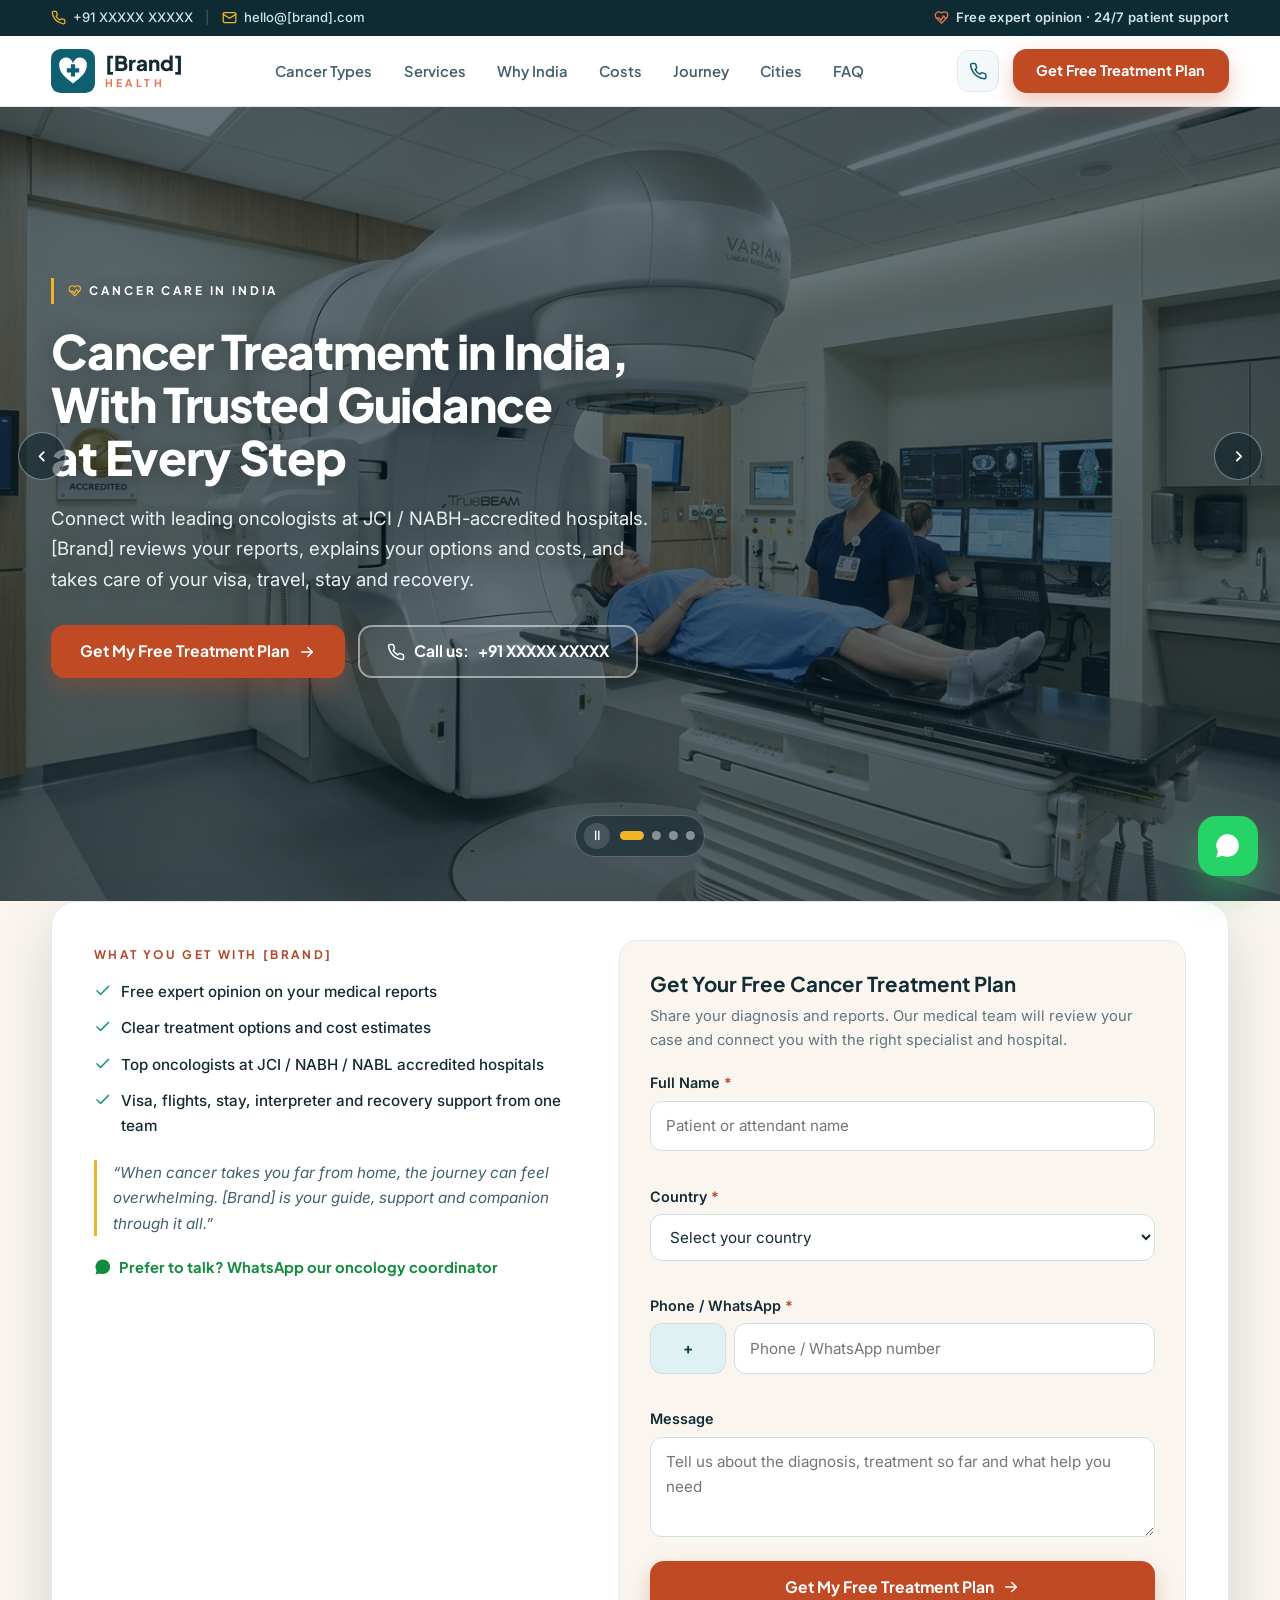
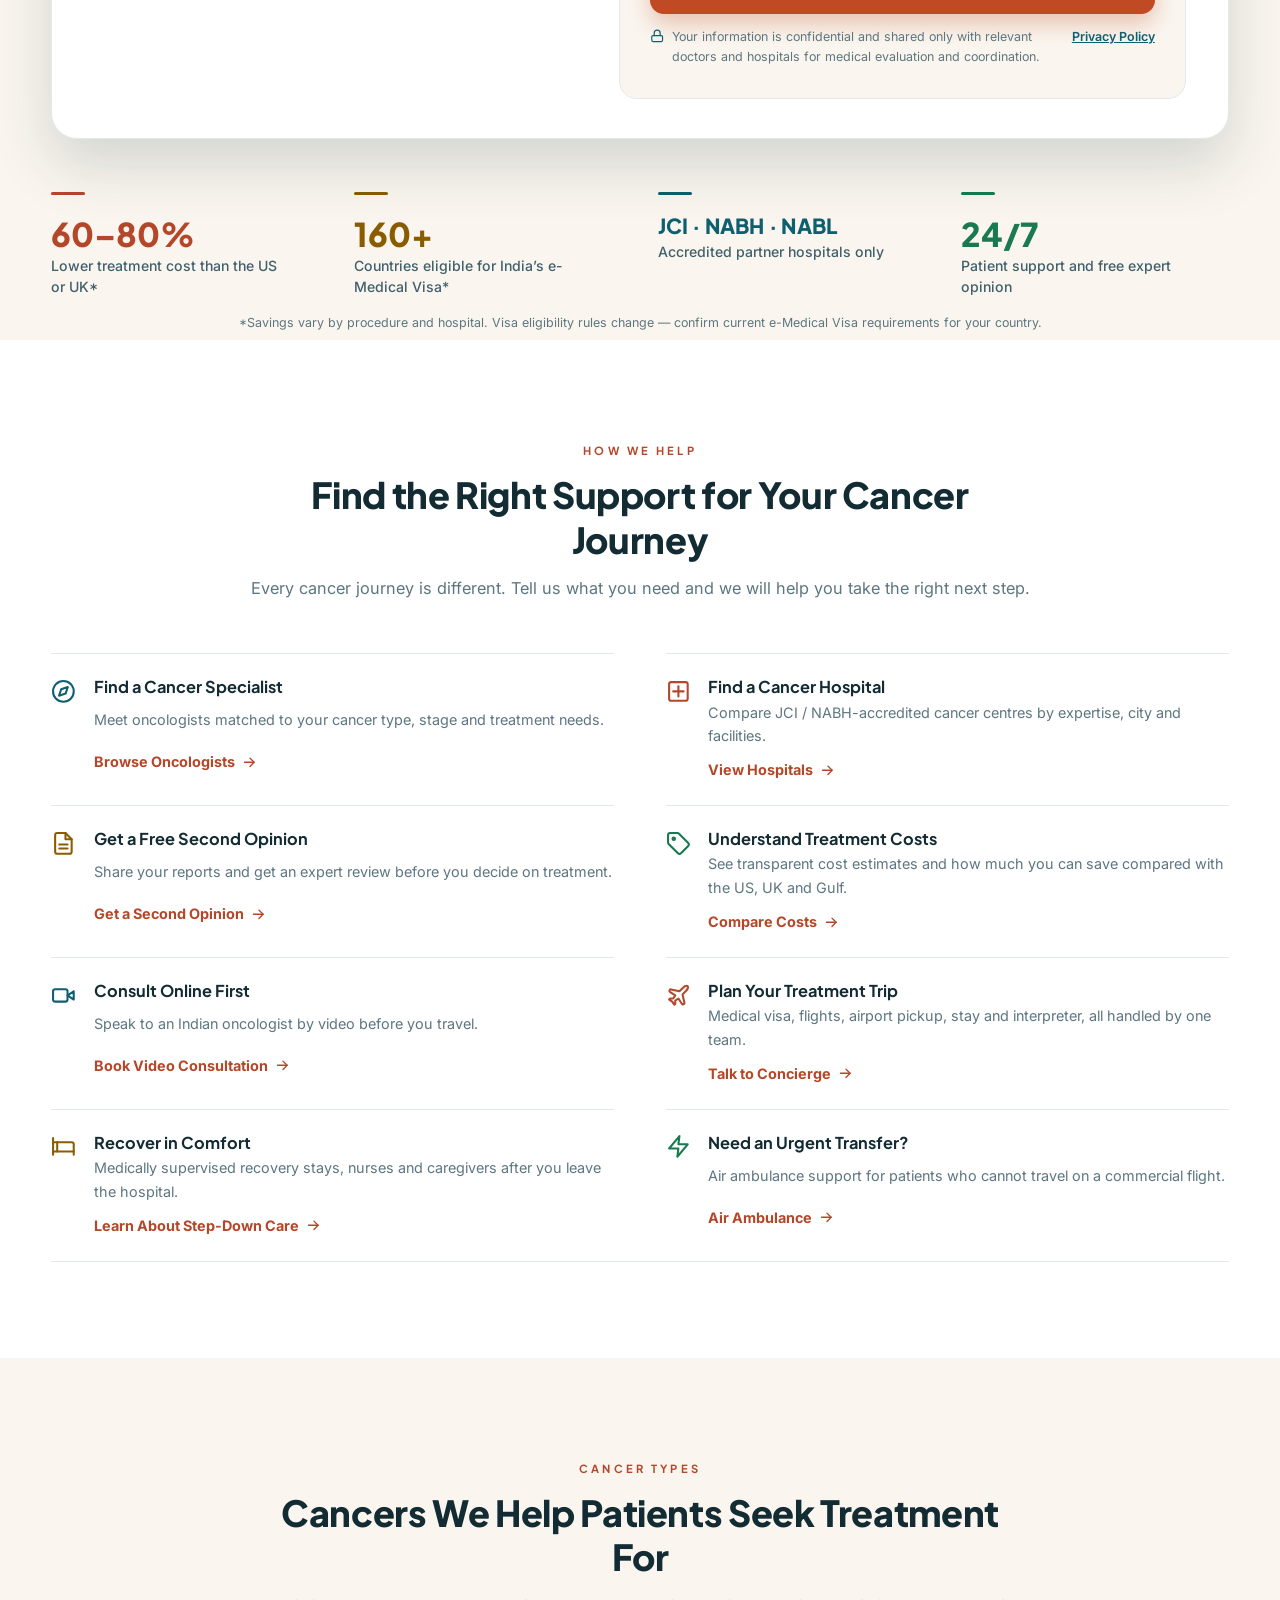
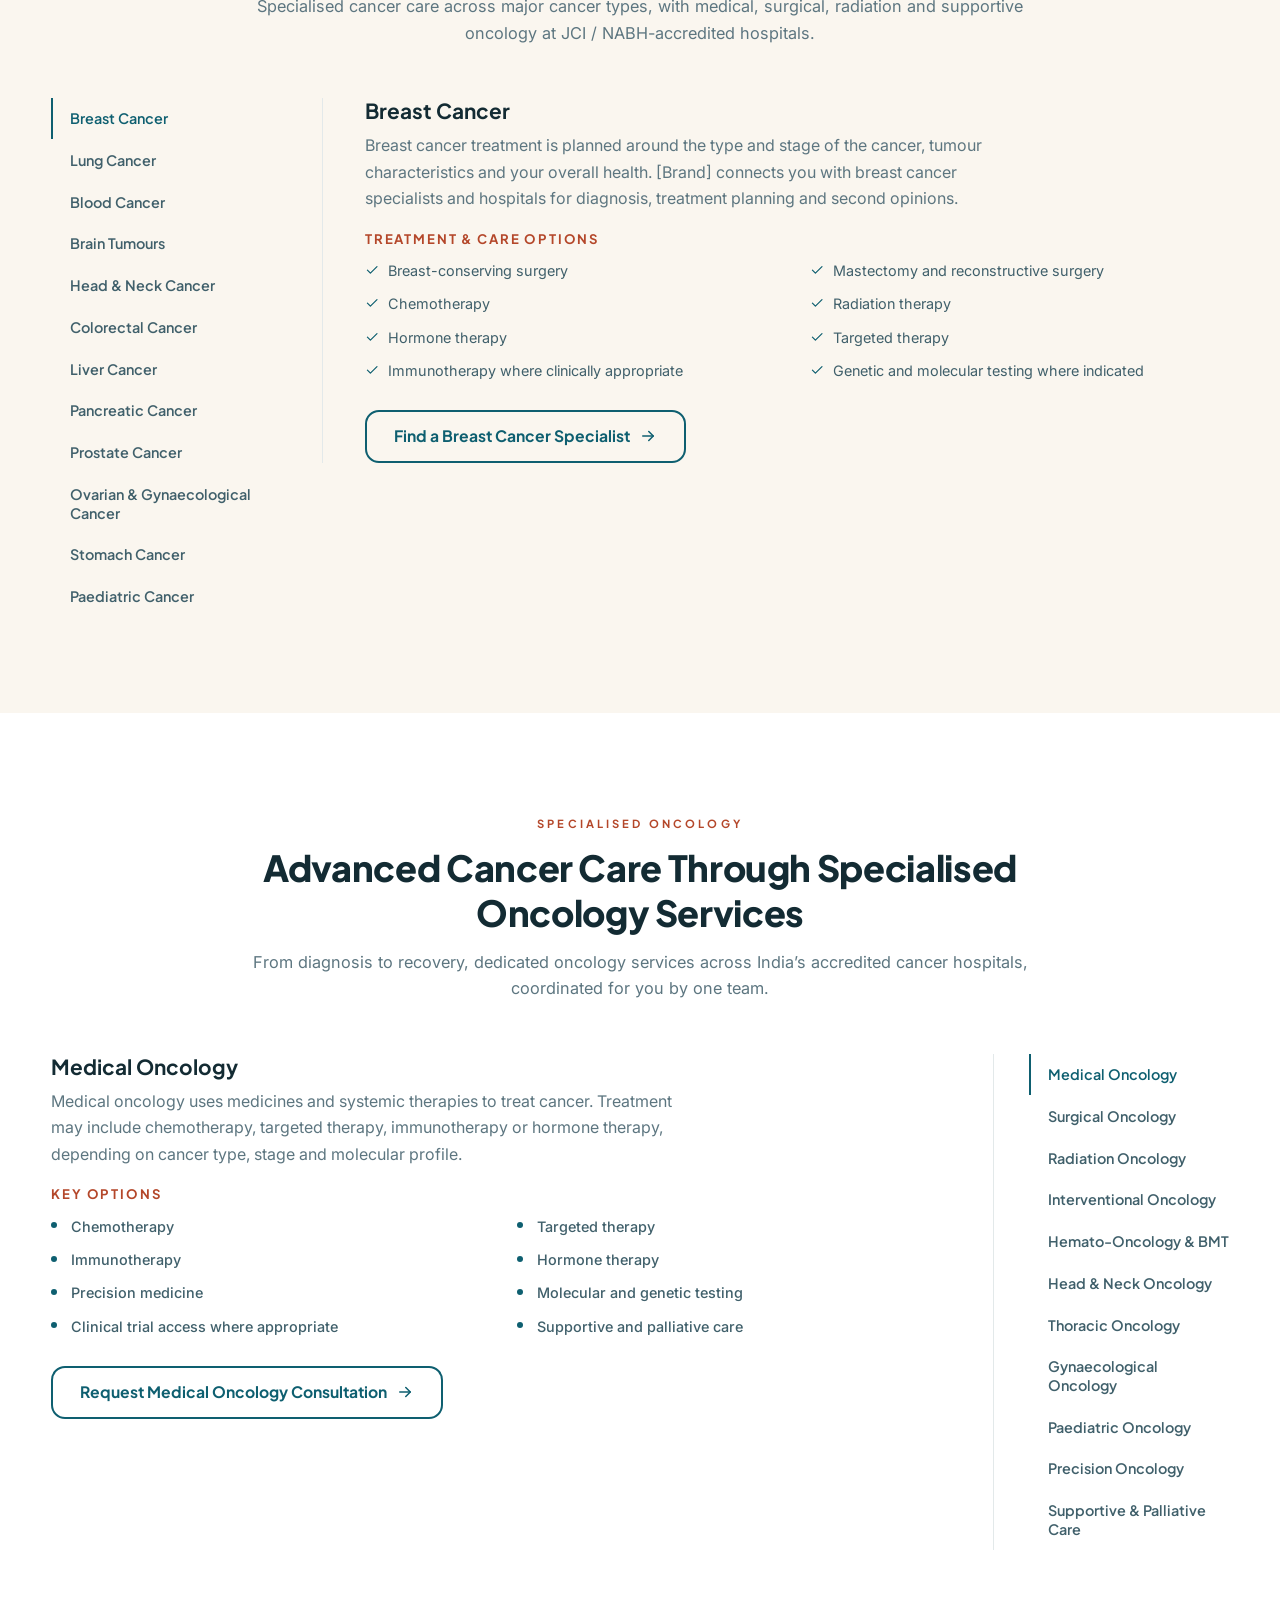
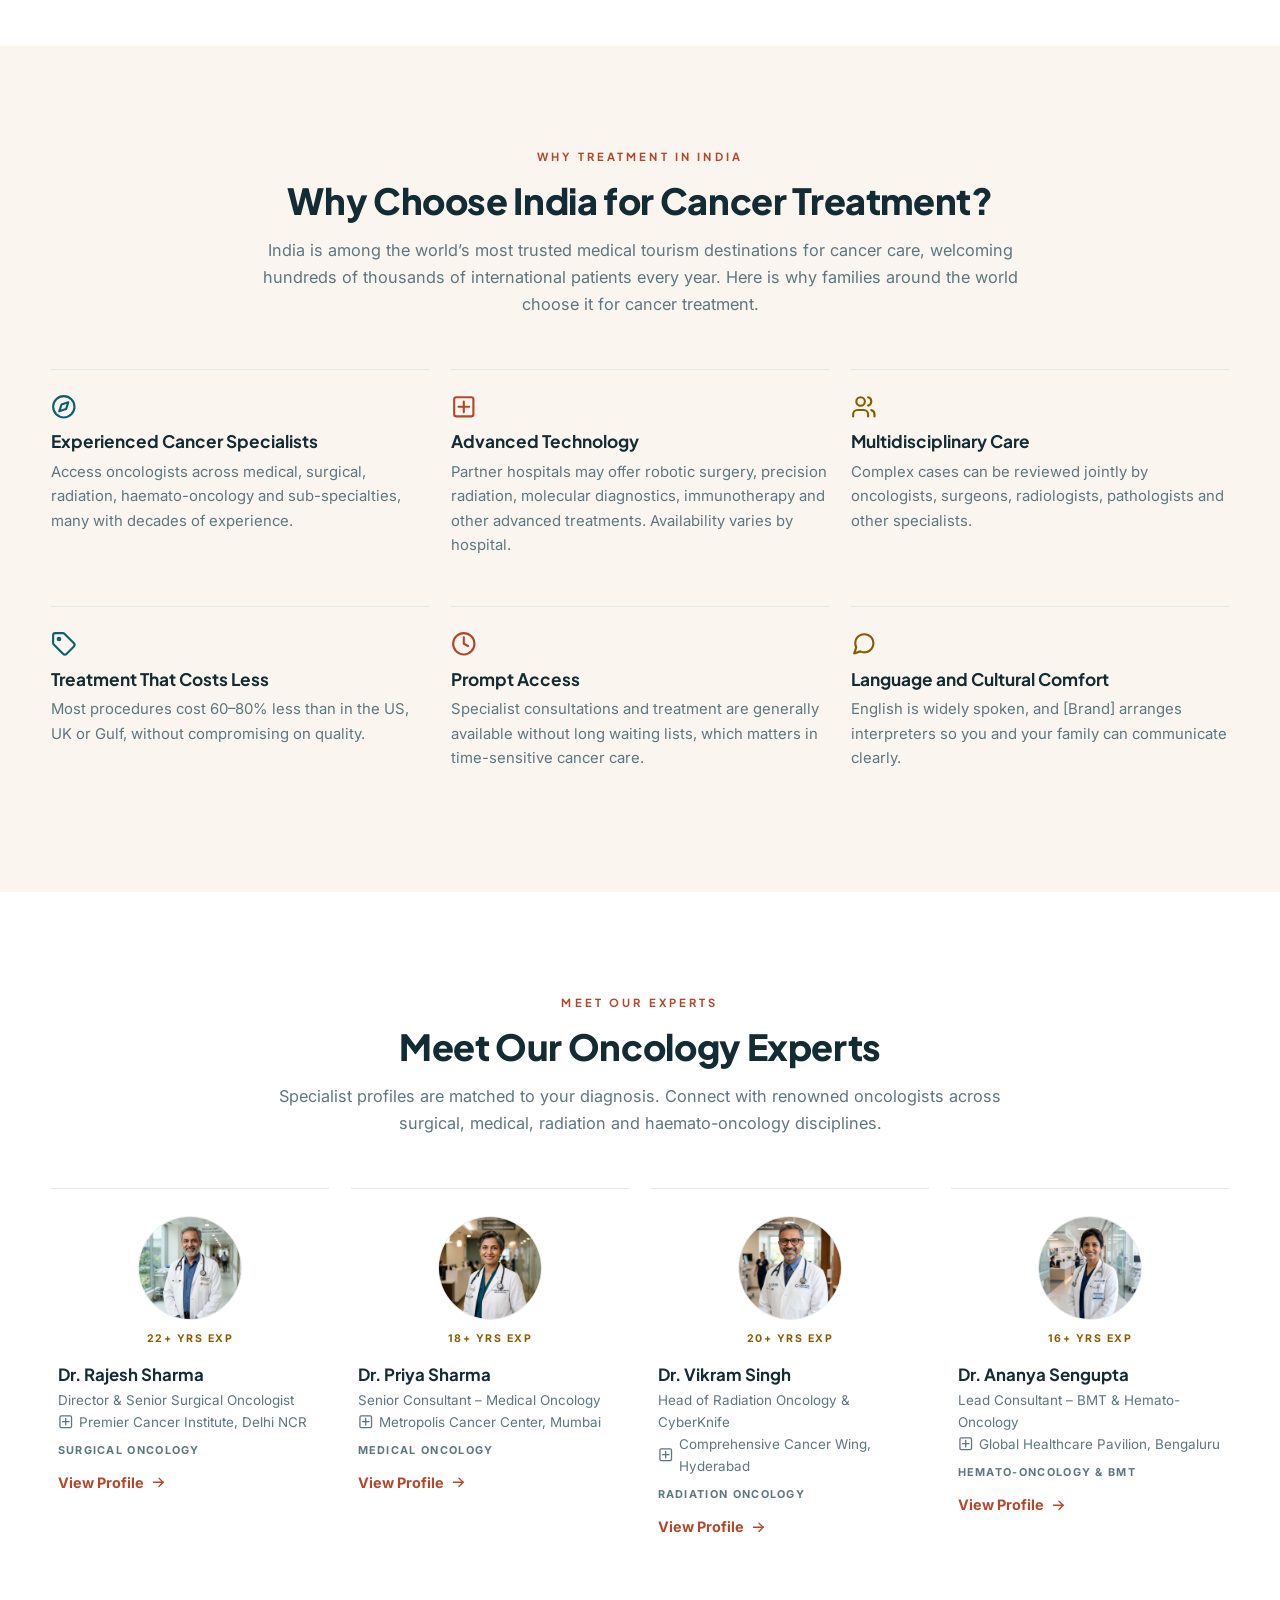
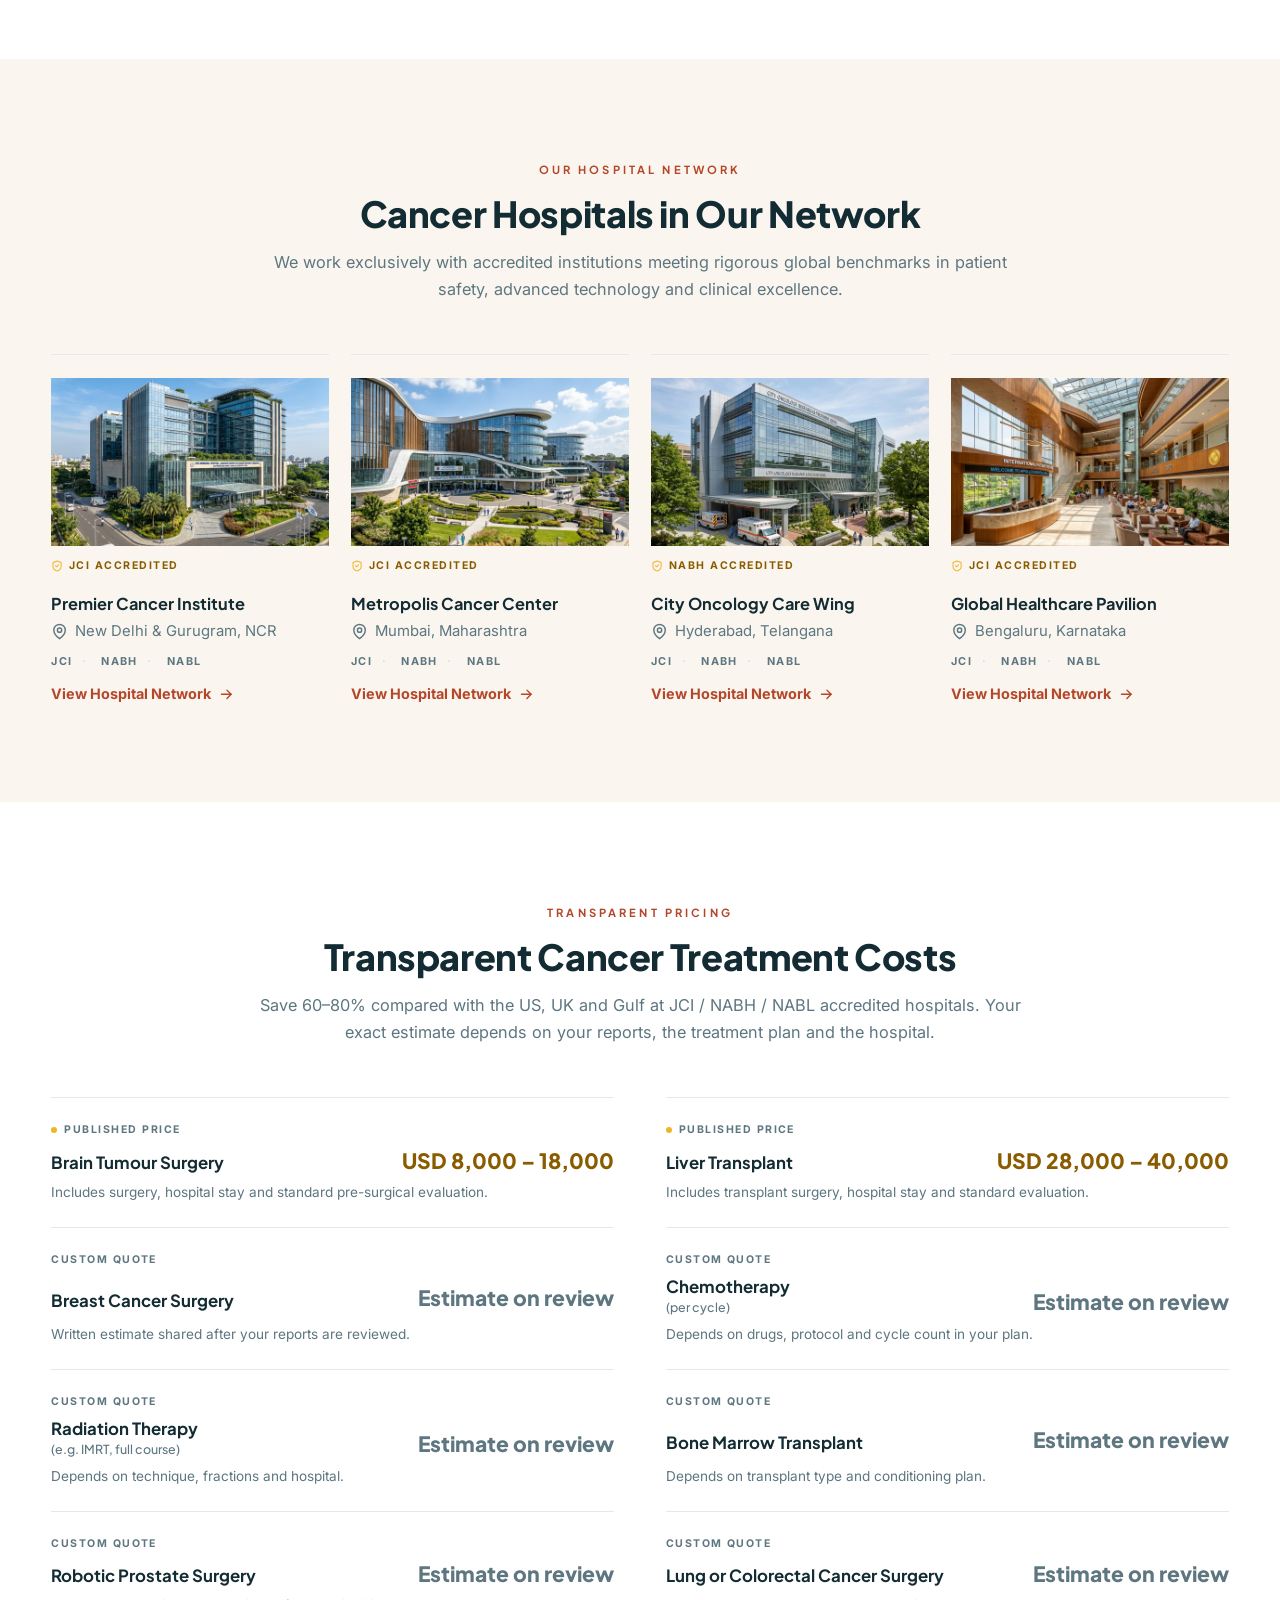
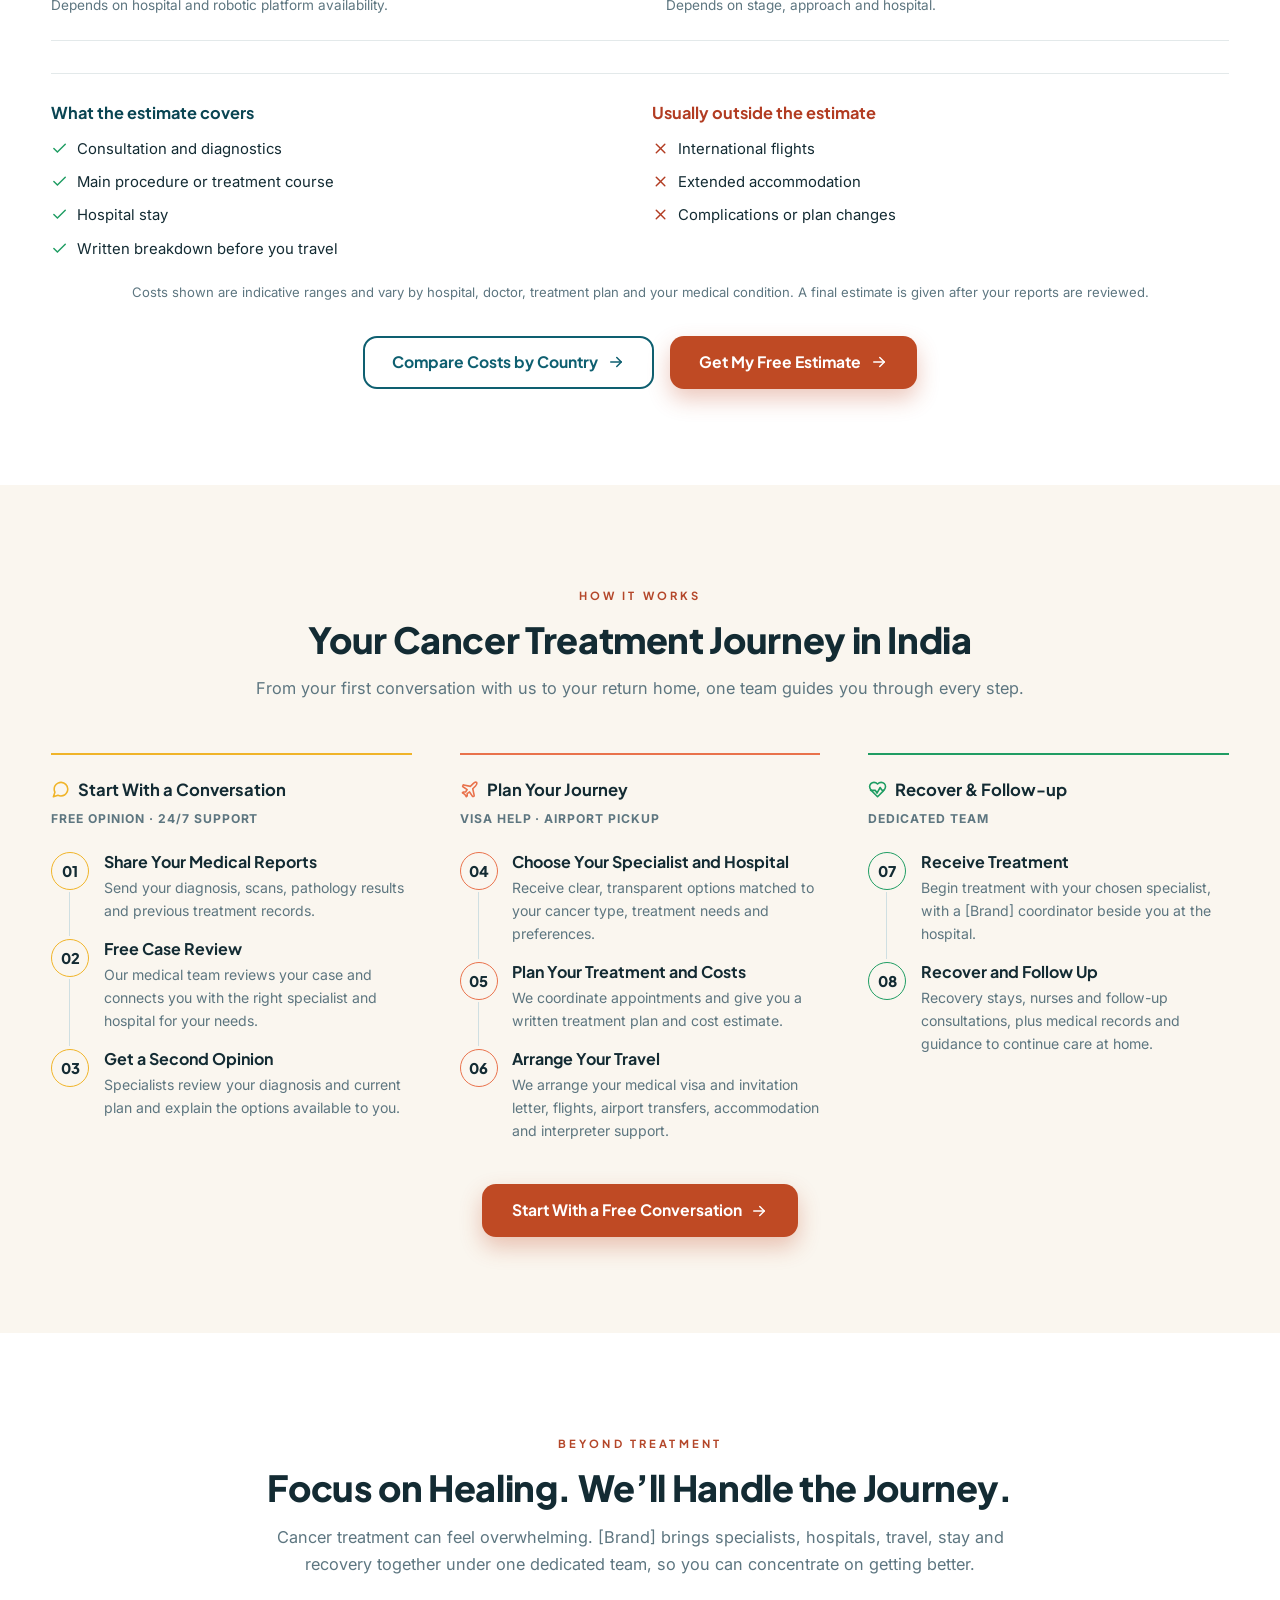
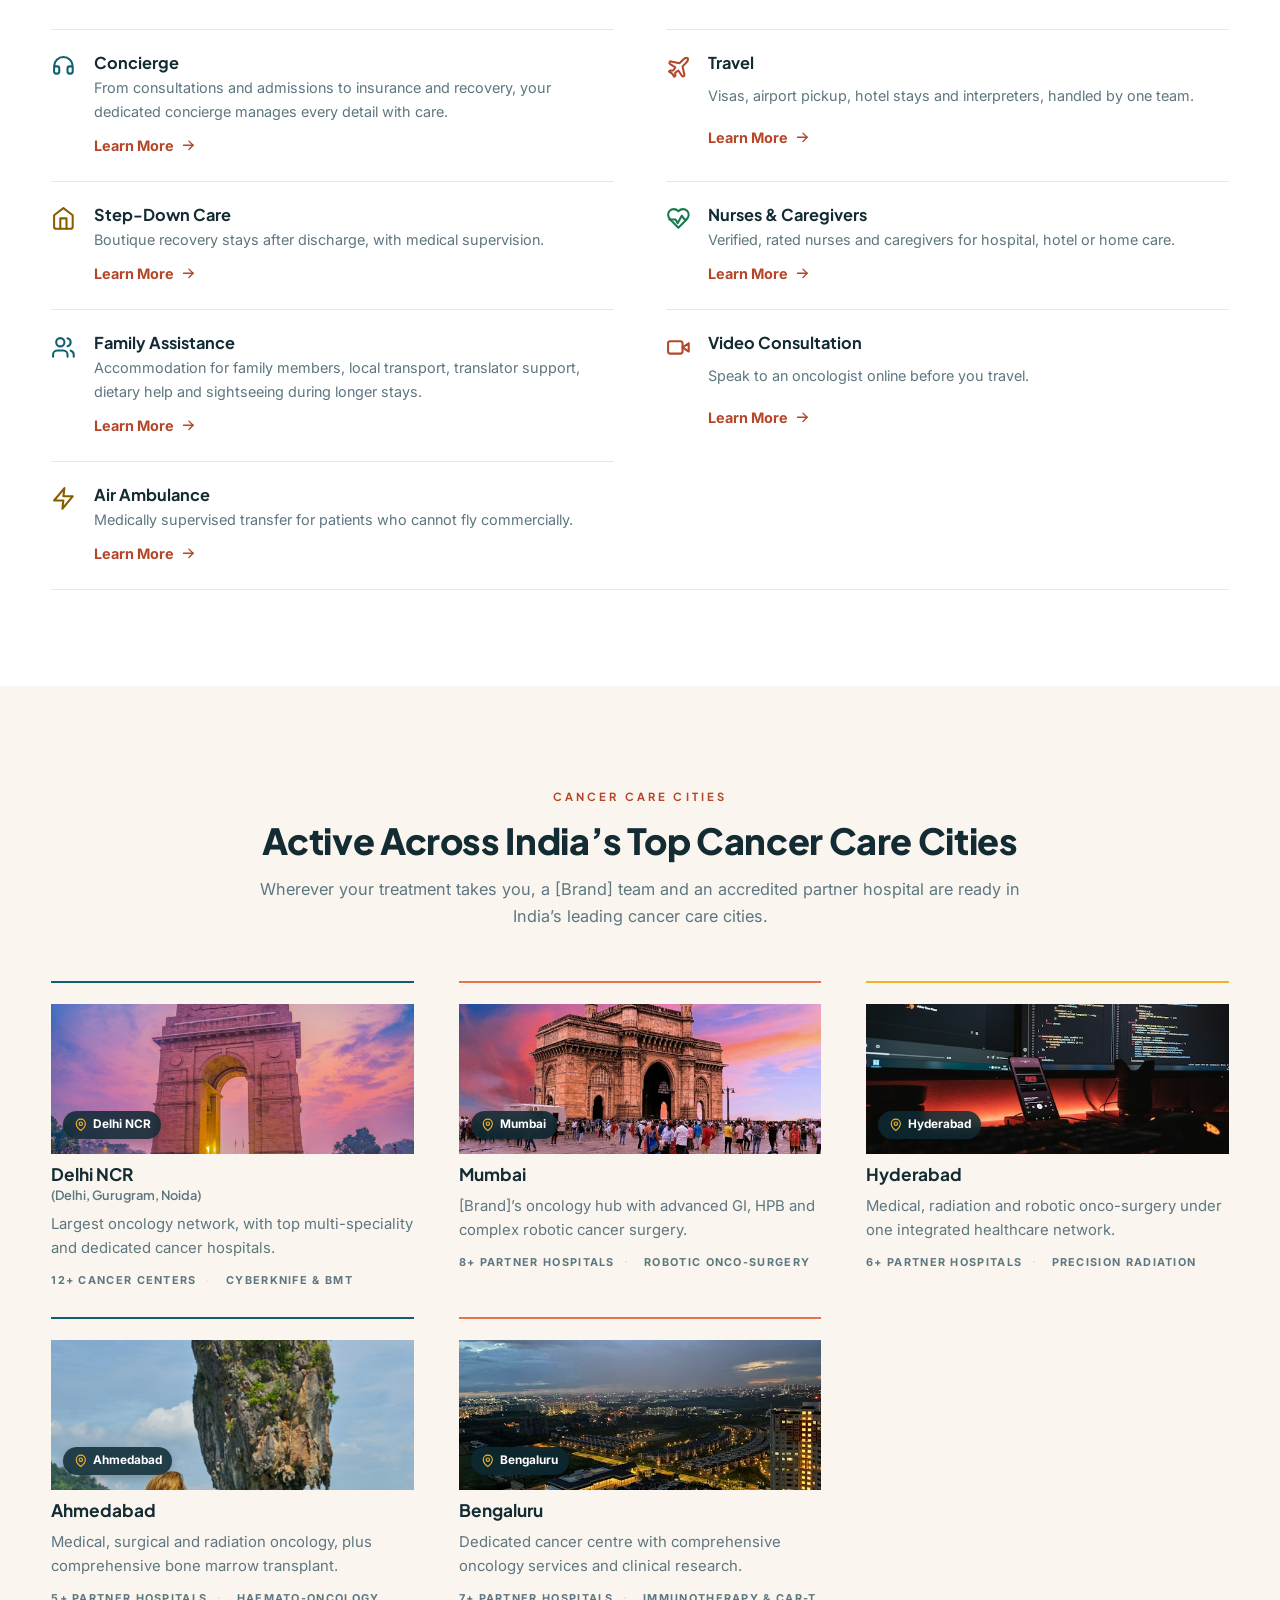
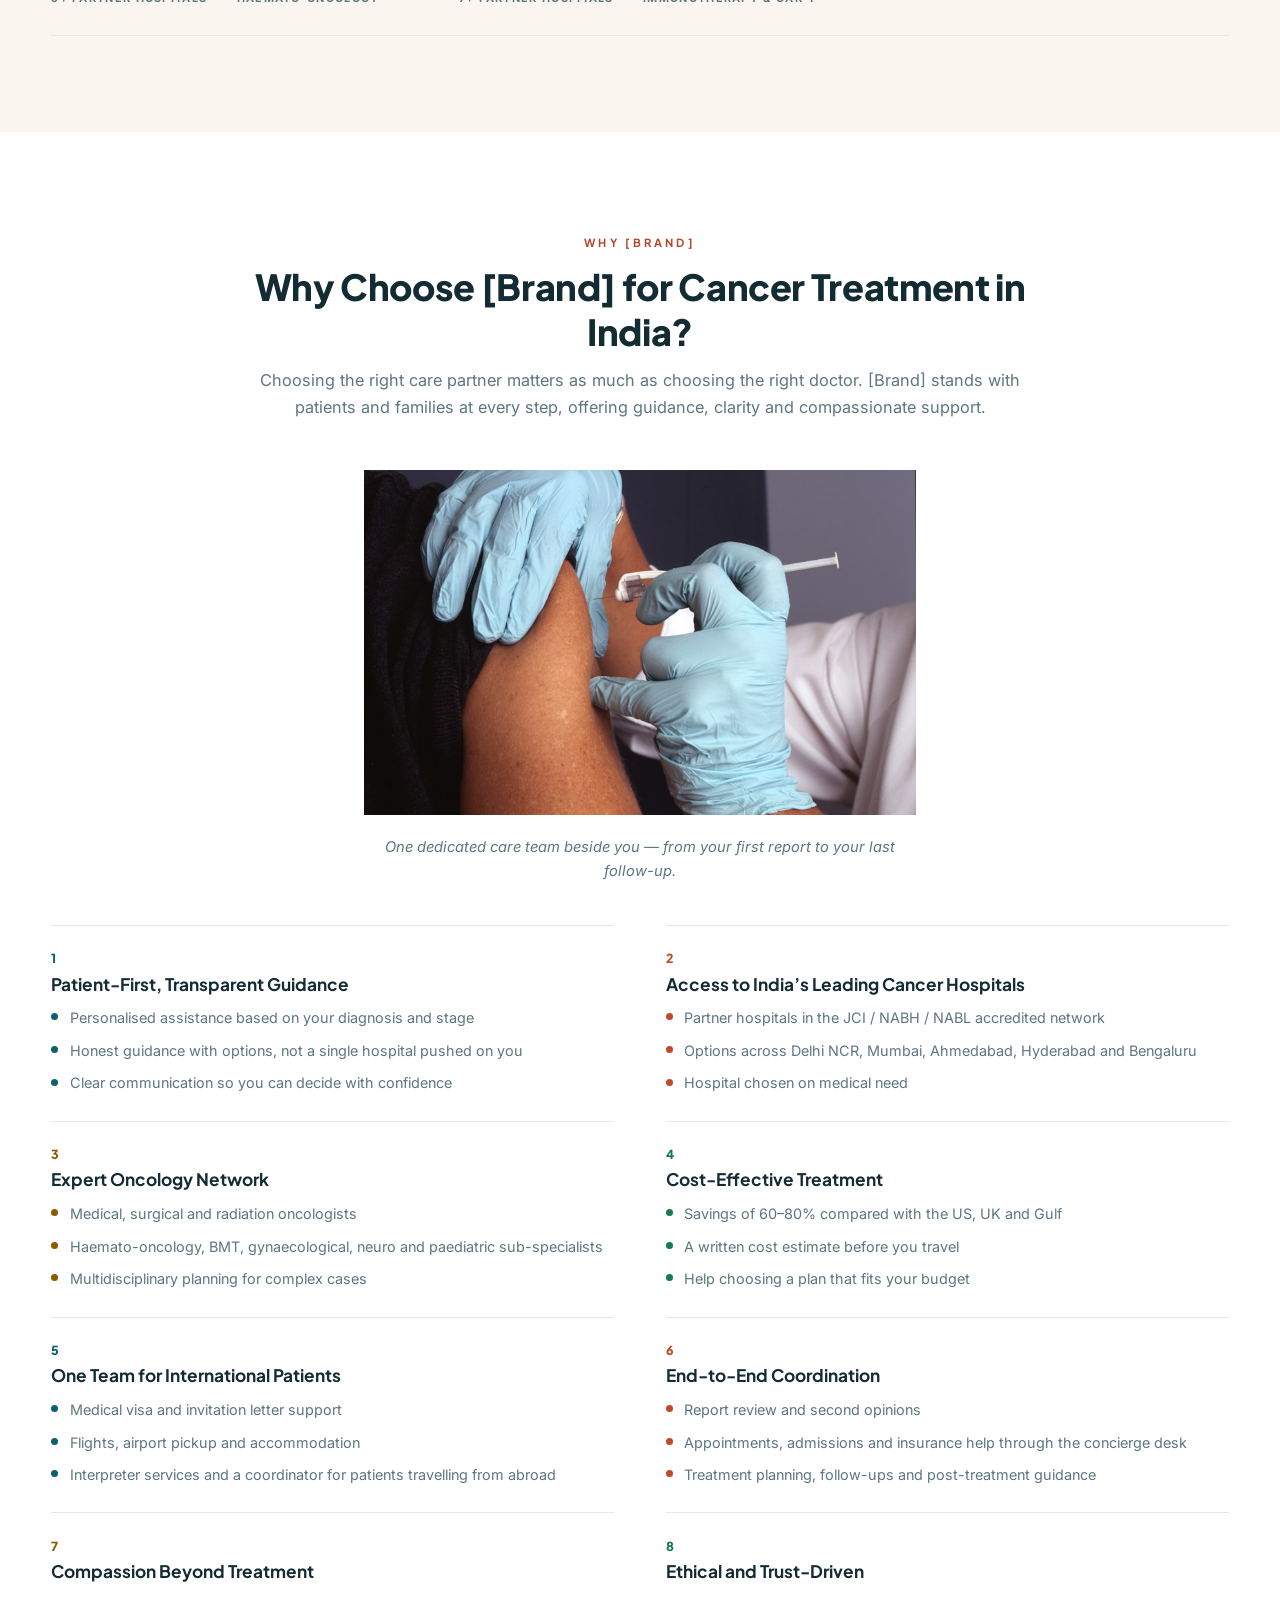
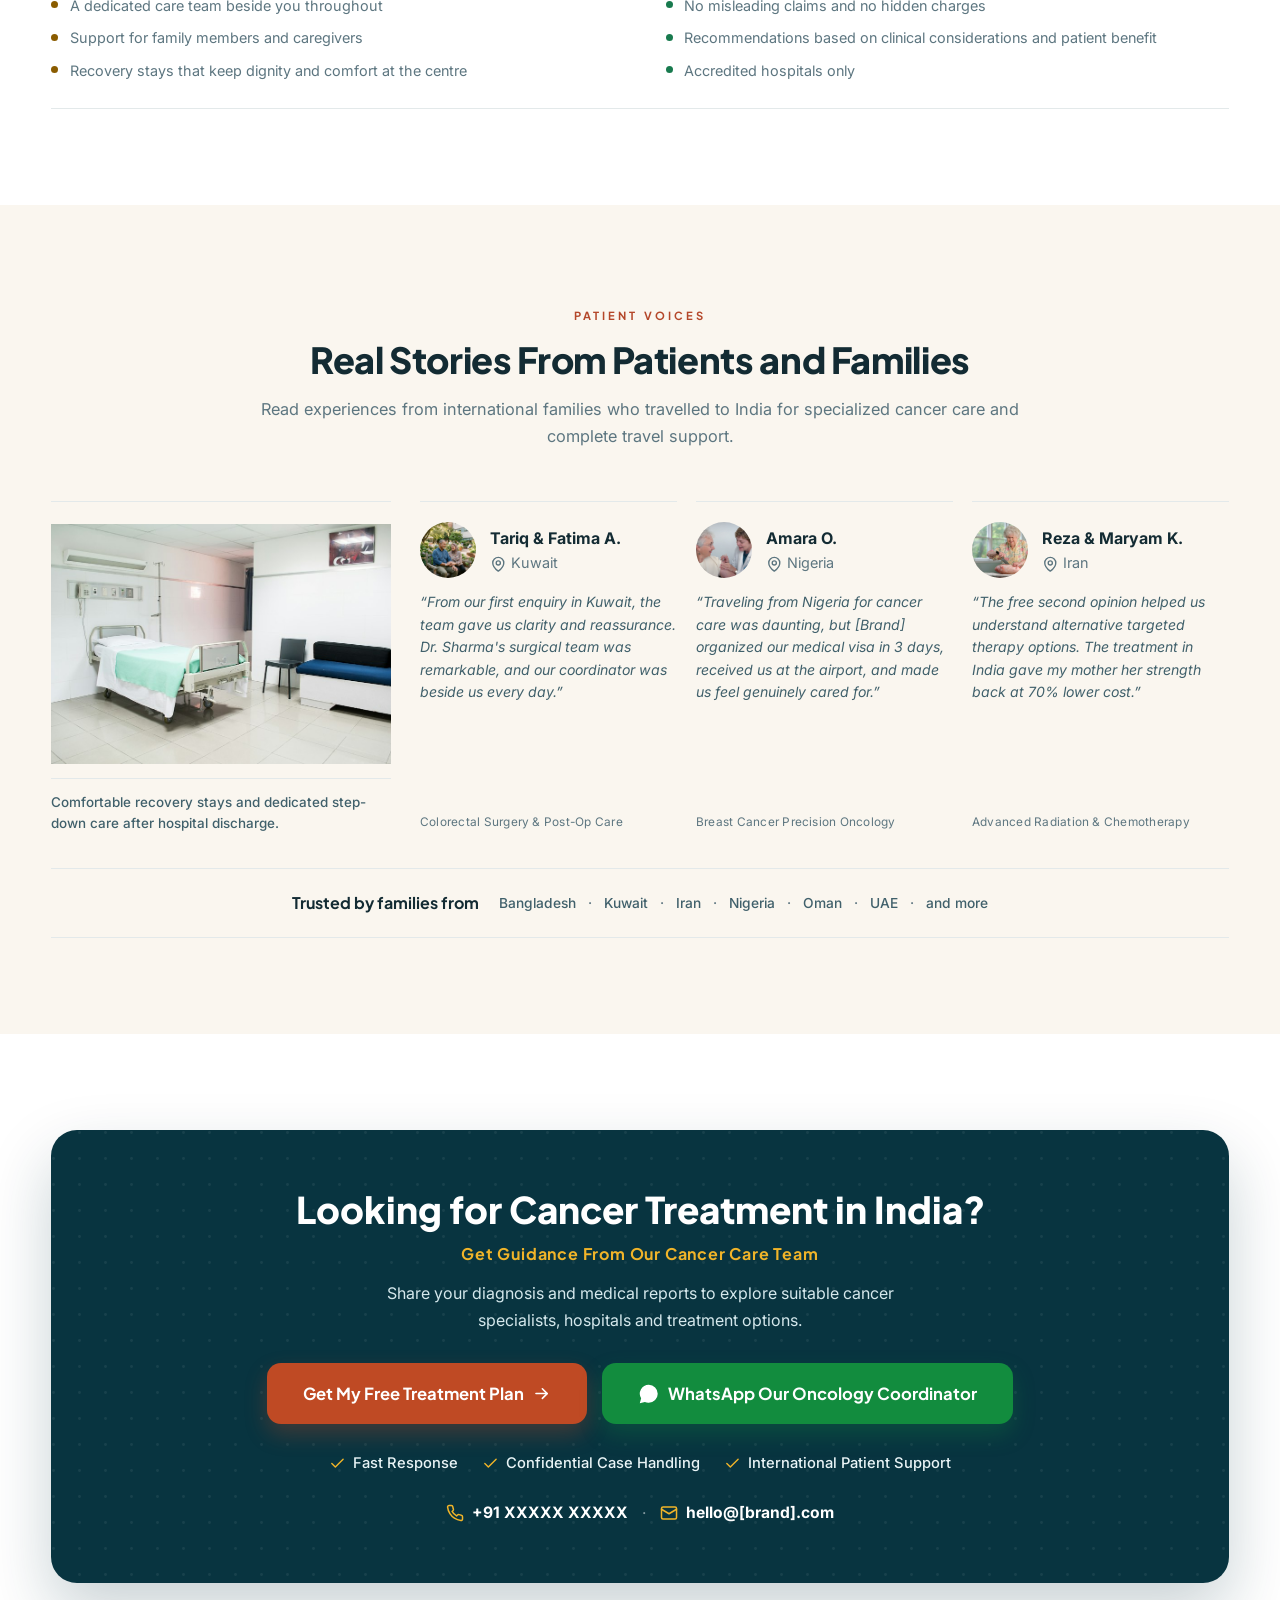
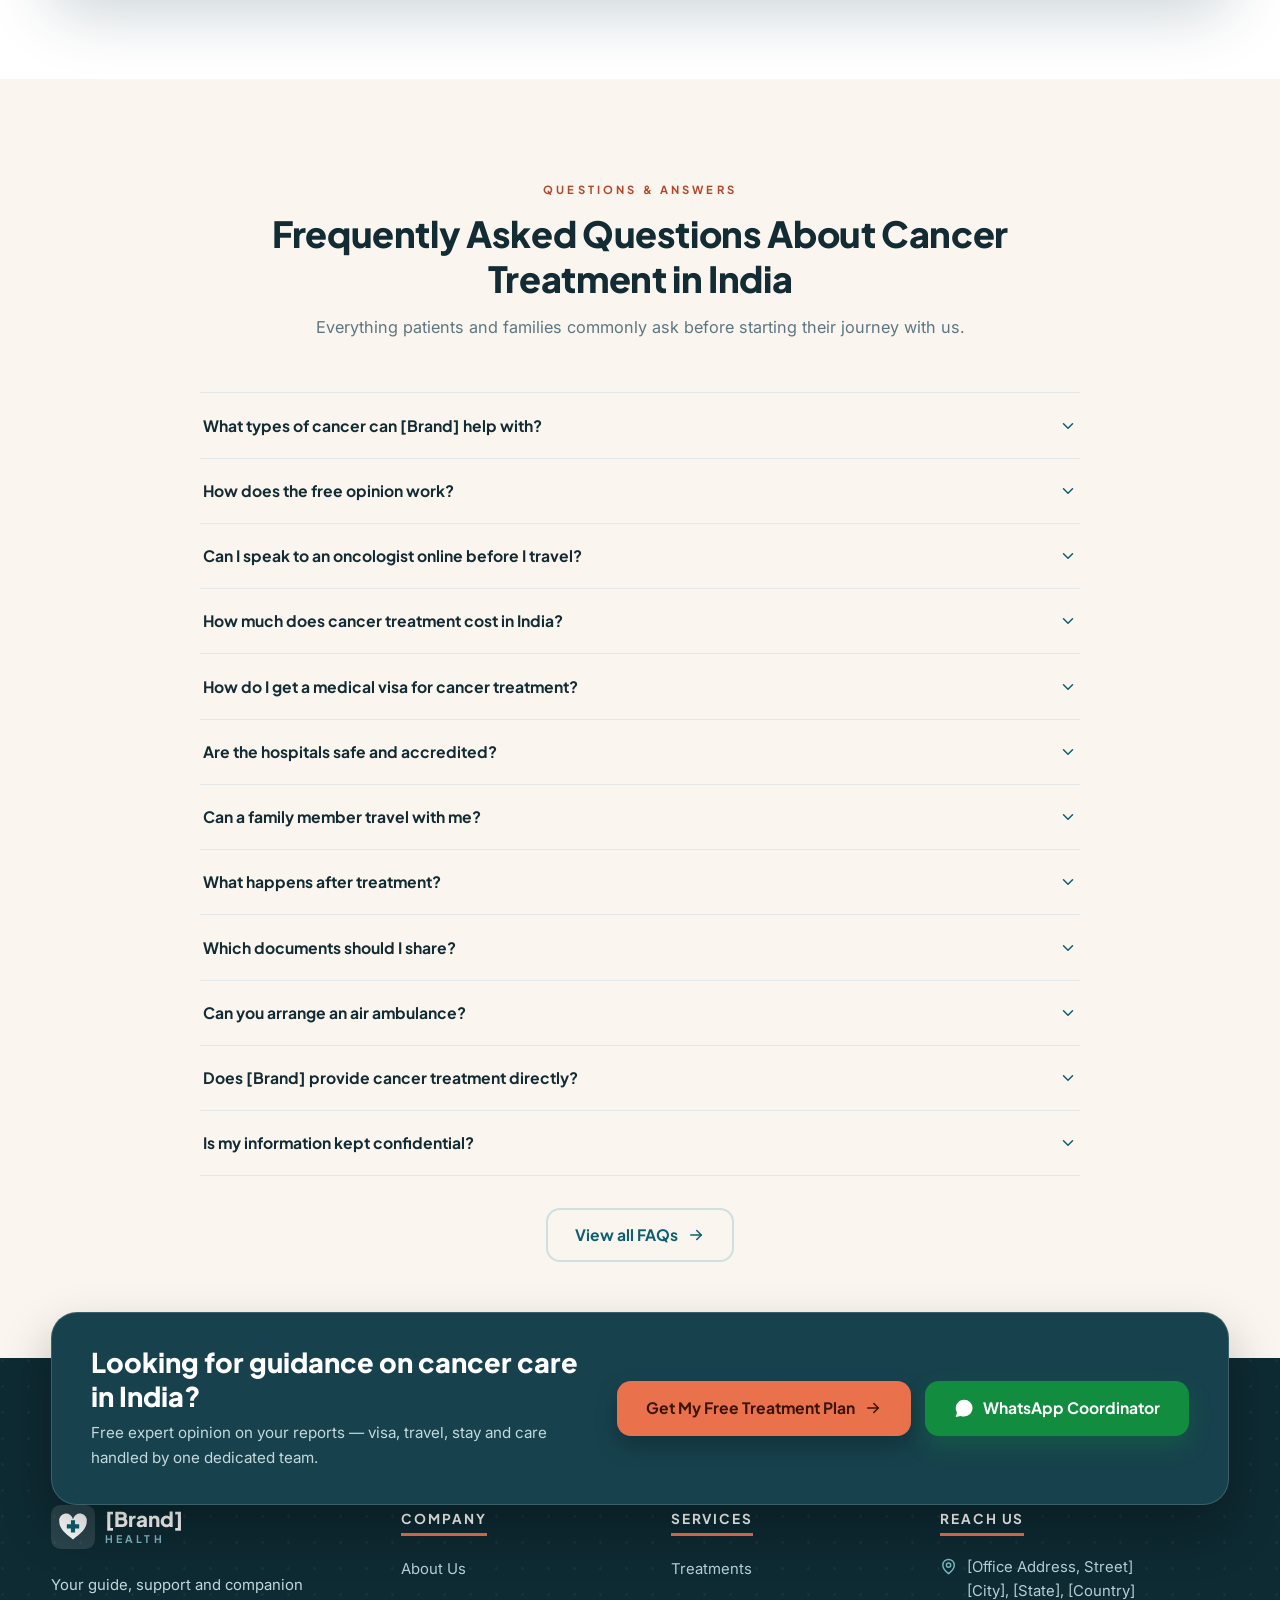
==== commit 0b9f2481: "Make hero a full-screen photo banner with clinical treatment imagery" ====
--- a/cancer-treatment-landing-page/index.html
+++ b/cancer-treatment-landing-page/index.html
@@ -29,6 +29,9 @@
   <link rel="preconnect" href="https://fonts.googleapis.com">
   <link rel="preconnect" href="https://fonts.gstatic.com" crossorigin="">
   <link href="https://fonts.googleapis.com/css2?family=Inter:wght@400;500;600;700&family=Plus+Jakarta+Sans:wght@500;600;700;800&display=swap" rel="stylesheet">
+
+  <!-- Hero banner: load the first slide immediately -->
+  <link rel="preload" as="image" href="assets/images/hero-slide-1.jpg" fetchpriority="high">
 
   <!-- Styles -->
   <link rel="stylesheet" href="css/style.css">
@@ -202,7 +205,8 @@
         <div class="hero-slides" id="slidesViewport">
 
           <article class="hero-slide hero-slide--ink is-active" aria-roledescription="slide" aria-label="Slide 1 of 4">
-            <span class="hero-dots" aria-hidden="true"></span>
+            <img class="hero-slide-bg" src="assets/images/hero-slide-1.jpg" alt="Patient receiving radiation therapy on a linear accelerator" width="1200" height="896" fetchpriority="high">
+            <span class="hero-scrim" aria-hidden="true"></span>
             <div class="container hero-slide-inner">
               <div class="hero-slide-copy">
                 <p class="eyebrow"><svg class="ic" aria-hidden="true"><use href="#i-heart"/></svg> Cancer Care in India</p>
@@ -216,14 +220,12 @@
                   </a>
                 </div>
               </div>
-              <figure class="hero-slide-art">
-                <img src="assets/images/hero-slide-1.jpg" alt="Senior oncologist consulting international patient and family" width="520" height="390" fetchpriority="high">
-              </figure>
             </div>
           </article>
 
-          <article class="hero-slide hero-slide--teal" aria-roledescription="slide" aria-label="Slide 2 of 4">
-            <span class="hero-dots" aria-hidden="true"></span>
+          <article class="hero-slide hero-slide--teal hero-slide--bottom" aria-roledescription="slide" aria-label="Slide 2 of 4">
+            <img class="hero-slide-bg" src="assets/images/hero-slide-2.jpg" alt="Oncologist explaining a cancer care plan and likely costs to an international patient and his wife" width="1200" height="896" loading="lazy">
+            <span class="hero-scrim" aria-hidden="true"></span>
             <div class="container hero-slide-inner">
               <div class="hero-slide-copy">
                 <span class="slide-tag">Cost Advantage</span>
@@ -233,31 +235,27 @@
                   <a class="btn btn-ghost-gold" href="#costs">View treatment costs <svg class="ic" aria-hidden="true"><use href="#i-arrow"/></svg></a>
                 </div>
               </div>
-              <figure class="hero-slide-art">
-                <img src="assets/images/hero-slide-2.jpg" alt="State of the art linear accelerator radiation oncology suite with medical team" width="520" height="390" loading="lazy">
-              </figure>
             </div>
           </article>
 
-          <article class="hero-slide hero-slide--coral" aria-roledescription="slide" aria-label="Slide 3 of 4">
-            <span class="hero-dots" aria-hidden="true"></span>
+          <article class="hero-slide hero-slide--coral hero-slide--bottom hero-slide--narrow" aria-roledescription="slide" aria-label="Slide 3 of 4">
+            <img class="hero-slide-bg" src="assets/images/hero-slide-3.jpg" alt="Oncology doctor and nurse caring for a patient during chemotherapy infusion" width="1920" height="1080" loading="lazy">
+            <span class="hero-scrim" aria-hidden="true"></span>
             <div class="container hero-slide-inner">
               <div class="hero-slide-copy">
                 <span class="slide-tag">Complete Support</span>
-                <h2>Visa, travel, stay &amp; interpreters — handled</h2>
-                <p class="hero-sub">One dedicated team carries you from your first enquiry to your flight home.</p>
+                <h2>One care team beside you, from diagnosis to&nbsp;recovery</h2>
+                <p class="hero-sub">Chemotherapy, radiation and surgery planned by specialists — with visa, travel, stay and interpreter support handled for you and your family.</p>
                 <div class="hero-cta-row">
                   <a class="btn btn-ghost-gold" href="#journey">See how the journey works <svg class="ic" aria-hidden="true"><use href="#i-arrow"/></svg></a>
                 </div>
               </div>
-              <figure class="hero-slide-art">
-                <img src="assets/images/hero-slide-3.jpg" alt="Dedicated international patient travel concierge coordinator welcoming family" width="520" height="390" loading="lazy">
-              </figure>
             </div>
           </article>
 
-          <article class="hero-slide hero-slide--sand" aria-roledescription="slide" aria-label="Slide 4 of 4">
-            <span class="hero-dots" aria-hidden="true"></span>
+          <article class="hero-slide hero-slide--sand hero-slide--bottom" aria-roledescription="slide" aria-label="Slide 4 of 4">
+            <img class="hero-slide-bg" src="assets/images/hero-slide-4.jpg" alt="Multidisciplinary oncology team reviewing cancer scans on a tumour board" width="1200" height="896" loading="lazy">
+            <span class="hero-scrim" aria-hidden="true"></span>
             <div class="container hero-slide-inner">
               <div class="hero-slide-copy">
                 <span class="slide-tag">Second Opinion</span>
@@ -267,9 +265,6 @@
                   <a class="btn btn-primary" href="#lead-form" data-event="form_intent">Get my free plan <svg class="ic" aria-hidden="true"><use href="#i-arrow"/></svg></a>
                 </div>
               </div>
-              <figure class="hero-slide-art">
-                <img src="assets/images/hero-slide-4.jpg" alt="Multidisciplinary oncology tumor board reviewing cancer diagnostic scans" width="520" height="390" loading="lazy">
-              </figure>
             </div>
           </article>
 
@@ -337,7 +332,7 @@
               <div class="field">
                 <label for="phone">Phone / WhatsApp <em>*</em></label>
                 <div class="phone-field">
-                  <span class="dial" id="dialCode">+__</span>
+                  <span class="dial" id="dialCode">+</span>
                   <input type="tel" id="phone" name="phone" required inputmode="numeric" maxlength="15" autocomplete="tel" placeholder="Phone / WhatsApp number">
                 </div>
                 <span class="err" data-err="phone"></span>
--- a/cancer-treatment-landing-page/css/style.css
+++ b/cancer-treatment-landing-page/css/style.css
@@ -234,6 +234,8 @@
   overflow: hidden;
   background: var(--brand-navy);
   isolation: isolate;
+  min-height: max(560px, calc(100vh - var(--header-h, 118px)));
+  min-height: max(560px, calc(100svh - var(--header-h, 118px)));
 }
 .hero-banner:focus-visible { outline: 3px solid var(--gold); outline-offset: -3px; }
 
@@ -245,106 +247,96 @@
 
 .hero-slide {
   position: relative;
+  display: flex;
+  align-items: center;
   flex: 0 0 100%;
   min-width: 100%;
+  overflow: hidden;
   color: #fff;
 }
 .hero-slide--ink   { background: #0e2a33; }
 .hero-slide--teal  { background: #0e5f70; }
 .hero-slide--coral { background: #b4472a; }
-.hero-slide--sand  { background: #f4ecdd; color: var(--ink); }
-
-.hero-dots {
-  position: absolute; inset: 0;
-  pointer-events: none;
-  background-image: var(--dots-light);
-  opacity: .55;
-}
-.hero-slide--sand .hero-dots { background-image: var(--dots-dark); opacity: .5; }
+.hero-slide--sand  { background: #1d3238; }
+
+/* the photograph is the slide — it fills every edge of the banner */
+.hero-slide-bg {
+  position: absolute;
+  inset: 0;
+  z-index: 0;
+  width: 100%;
+  height: 100%;
+  object-fit: cover;
+  object-position: center;
+}
+
+/* one flat tint over the photo (no gradients) so the copy always reads */
+.hero-scrim {
+  position: absolute;
+  inset: 0;
+  z-index: 1;
+  background: rgba(8, 30, 38, .62);
+}
+.hero-slide--teal .hero-scrim  { background: rgba(6, 36, 43, .64); }
+.hero-slide--coral .hero-scrim { background: rgba(48, 24, 16, .62); }
+.hero-slide--sand .hero-scrim  { background: rgba(10, 32, 38, .66); }
 
 .hero-slide-inner {
-  position: relative; z-index: 1;
-  display: grid;
-  grid-template-columns: 1.04fr .96fr;
+  position: relative;
+  z-index: 2;
+  display: flex;
   align-items: center;
-  gap: 3rem;
-  min-height: 555px;
-  padding: 4.25rem 0 8.5rem;
-}
-
-.hero-slide-copy { max-width: 620px; }
+  min-height: max(560px, calc(100vh - var(--header-h, 118px)));
+  min-height: max(560px, calc(100svh - var(--header-h, 118px)));
+  padding: 4.75rem 0 8rem;
+}
+
+.hero-slide--bottom .hero-slide-inner,
+.hero-slide--narrow .hero-slide-inner {
+  align-items: flex-end;
+  padding-bottom: 2rem;
+}
+.hero-slide--bottom .hero-slide-copy { max-width: 620px; }
+.hero-slide--narrow .hero-slide-copy { max-width: 430px; }
+
+.hero-slide-copy { max-width: 600px; text-shadow: 0 2px 20px rgba(0, 0, 0, .3); }
 .hero-slide-copy h1,
 .hero-slide-copy h2 {
   color: #fff;
-  font-size: clamp(1.85rem, 3.6vw, 2.85rem);
+  font-size: clamp(2rem, 3.7vw, 3.1rem);
   font-weight: 800;
-  letter-spacing: -.02em;
-  line-height: 1.16;
-  margin-bottom: 1.05rem;
-}
-.hero-slide--sand .hero-slide-copy h2 { color: var(--ink); }
+  letter-spacing: -.025em;
+  line-height: 1.12;
+  margin-bottom: 1.15rem;
+}
 
 .eyebrow {
   display: inline-flex; align-items: center; gap: .5rem;
-  background: rgba(255, 255, 255, .12); border: 1px solid rgba(255, 255, 255, .34);
-  color: #ffd9c9; font-family: var(--font-head); font-weight: 700;
+  background: transparent; border: 0; border-left: 3px solid var(--gold);
+  color: #fff; font-family: var(--font-head); font-weight: 700;
   font-size: .74rem; letter-spacing: .24em; text-transform: uppercase;
-  padding: .48rem 1.05rem; border-radius: 999px; margin-bottom: 1.25rem;
+  padding: .2rem 0 .2rem .85rem; border-radius: 0; margin-bottom: 1.35rem;
 }
 .eyebrow .ic { color: var(--gold); }
 
 .hero-sub {
-  font-size: clamp(.98rem, 1.4vw, 1.1rem);
-  color: #d9ebee;
-  max-width: 54ch;
-  margin-bottom: 1.7rem;
-}
-.hero-slide--sand .hero-sub { color: #44606b; }
+  font-size: clamp(1rem, 1.45vw, 1.16rem);
+  color: #e7f1f3;
+  max-width: 52ch;
+  margin-bottom: 1.9rem;
+}
 
 .slide-tag {
   display: inline-block;
   font-family: var(--font-head); font-weight: 700;
   font-size: .72rem; letter-spacing: .22em; text-transform: uppercase;
-  padding: .4rem 1rem; border-radius: 999px; margin-bottom: 1rem;
-  background: rgba(255, 255, 255, .14);
-  border: 1px solid rgba(255, 255, 255, .3);
-}
-.hero-slide--sand .slide-tag {
-  background: #fff; border-color: var(--line-strong); color: var(--accent-deep);
+  padding: .2rem 0 .2rem .85rem; margin-bottom: 1rem;
+  border: 0; border-left: 3px solid var(--gold);
+  border-radius: 0; background: transparent; color: #fff;
 }
 
 .hero-cta-row { display: flex; flex-wrap: wrap; gap: .8rem; }
-
-.hero-slide-art {
-  margin: 0;
-  justify-self: center;
-  width: 100%;
-  max-width: 490px;
-  border-radius: 20px;
-  overflow: hidden;
-  box-shadow: 0 20px 48px rgba(8, 30, 38, 0.35);
-  border: 3px solid rgba(255, 255, 255, 0.2);
-  background: rgba(255, 255, 255, 0.05);
-}
-.hero-slide-art img {
-  width: 100%;
-  height: auto;
-  aspect-ratio: 4 / 3;
-  object-fit: cover;
-  display: block;
-  transition: transform .4s ease;
-}
-.hero-slide:hover .hero-slide-art img {
-  transform: scale(1.03);
-}
-.hero-slide--sand .hero-slide-art {
-  max-width: 480px;
-  background: #fff;
-  border-radius: 20px;
-  padding: 0;
-  border: 3px solid rgba(19, 43, 51, 0.12);
-  box-shadow: 0 20px 48px rgba(19, 43, 51, .15);
-}
+.hero-slide-copy .btn { text-shadow: none; }
 
 /* ---------- Slider controls ---------- */
 .slide-arrow {
@@ -363,7 +355,8 @@
 
 .slide-dots {
   position: absolute; z-index: 6;
-  left: max(4%, calc((100% - 1220px) / 2));
+  left: 50%;
+  transform: translateX(-50%);
   bottom: 2.75rem;
   display: flex; align-items: center; gap: .5rem;
   padding: .45rem .55rem .45rem .5rem;
@@ -391,10 +384,10 @@
 .slide-toggle:hover { background: var(--accent); }
 .slide-toggle .ic { width: .95em; height: .95em; stroke-width: 2.6; }
 
-/* ---------- Capture card overlapping the banner ---------- */
+/* ---------- Capture card below the full-screen banner ---------- */
 .hero-capture {
   position: relative; z-index: 5;
-  margin-top: -1.5rem;
+  margin-top: 0;
   display: grid;
   grid-template-columns: .92fr 1.08fr;
   gap: 2.6rem;
@@ -1221,16 +1214,24 @@
   .nav-toggle { display: block; }
 
   .hero-slide-inner {
-    grid-template-columns: 1fr;
-    min-height: 0;
-    gap: 1.8rem;
-    padding: 3rem 0 7.5rem;
+    min-height: max(560px, calc(100vh - var(--header-h, 96px)));
+    min-height: max(560px, calc(100svh - var(--header-h, 96px)));
+    padding: 3.5rem 0 7.5rem;
     text-align: left;
   }
-  .hero-slide-art { max-width: 260px; order: 2; }
-  .hero-slide-art img { max-width: 100%; }
-  .hero-slide--sand .hero-slide-art { max-width: 260px; }
+  .hero-slide--bottom .hero-slide-inner,
+  .hero-slide--narrow .hero-slide-inner {
+    align-items: center;
+    padding-bottom: 7.5rem;
+  }
+  .hero-slide--bottom .hero-slide-copy,
+  .hero-slide--narrow .hero-slide-copy { max-width: none; }
   .slide-arrow { display: none; }
+  .hero-scrim { background: rgba(8, 30, 38, .68); }
+  .hero-slide--teal .hero-scrim  { background: rgba(6, 36, 43, .7); }
+  .hero-slide--coral .hero-scrim { background: rgba(48, 24, 16, .68); }
+  .hero-slide--sand .hero-scrim  { background: rgba(10, 32, 38, .7); }
+  .slide-dots { bottom: calc(76px + 1.5rem); }
   .hero-capture { grid-template-columns: 1fr; gap: 1.8rem; padding: 1.9rem; }
   .hero-slide-copy { max-width: none; }
 
@@ -1273,14 +1274,12 @@
   .grid-4.healing-grid > .card { flex-basis: 100%; }
   .trust-grid { grid-template-columns: repeat(2, 1fr); }
 
-  .hero-slide-inner { padding: 2.4rem 0 6.5rem; }
-  .hero-slide-copy h1, .hero-slide-copy h2 { font-size: 1.7rem; }
-  .hero-slide-art { max-width: 200px; }
-  .hero-slide--sand .hero-slide-art { max-width: 200px; }
+  .hero-slide-inner { padding: 2.8rem 0 6.5rem; }
+  .hero-slide-copy h1, .hero-slide-copy h2 { font-size: clamp(1.8rem, 7.6vw, 2.2rem); }
   .hero-form { padding: 1.4rem 1.2rem; }
   .capture-points { padding-top: 0; }
   .hero-cta-row .btn { width: 100%; }
-  .slide-dots { bottom: 2.25rem; }
+  .slide-dots { bottom: calc(76px + 1.5rem); }
 
   .costs-note { grid-template-columns: 1fr; }
   .cta-buttons .btn { width: 100%; }
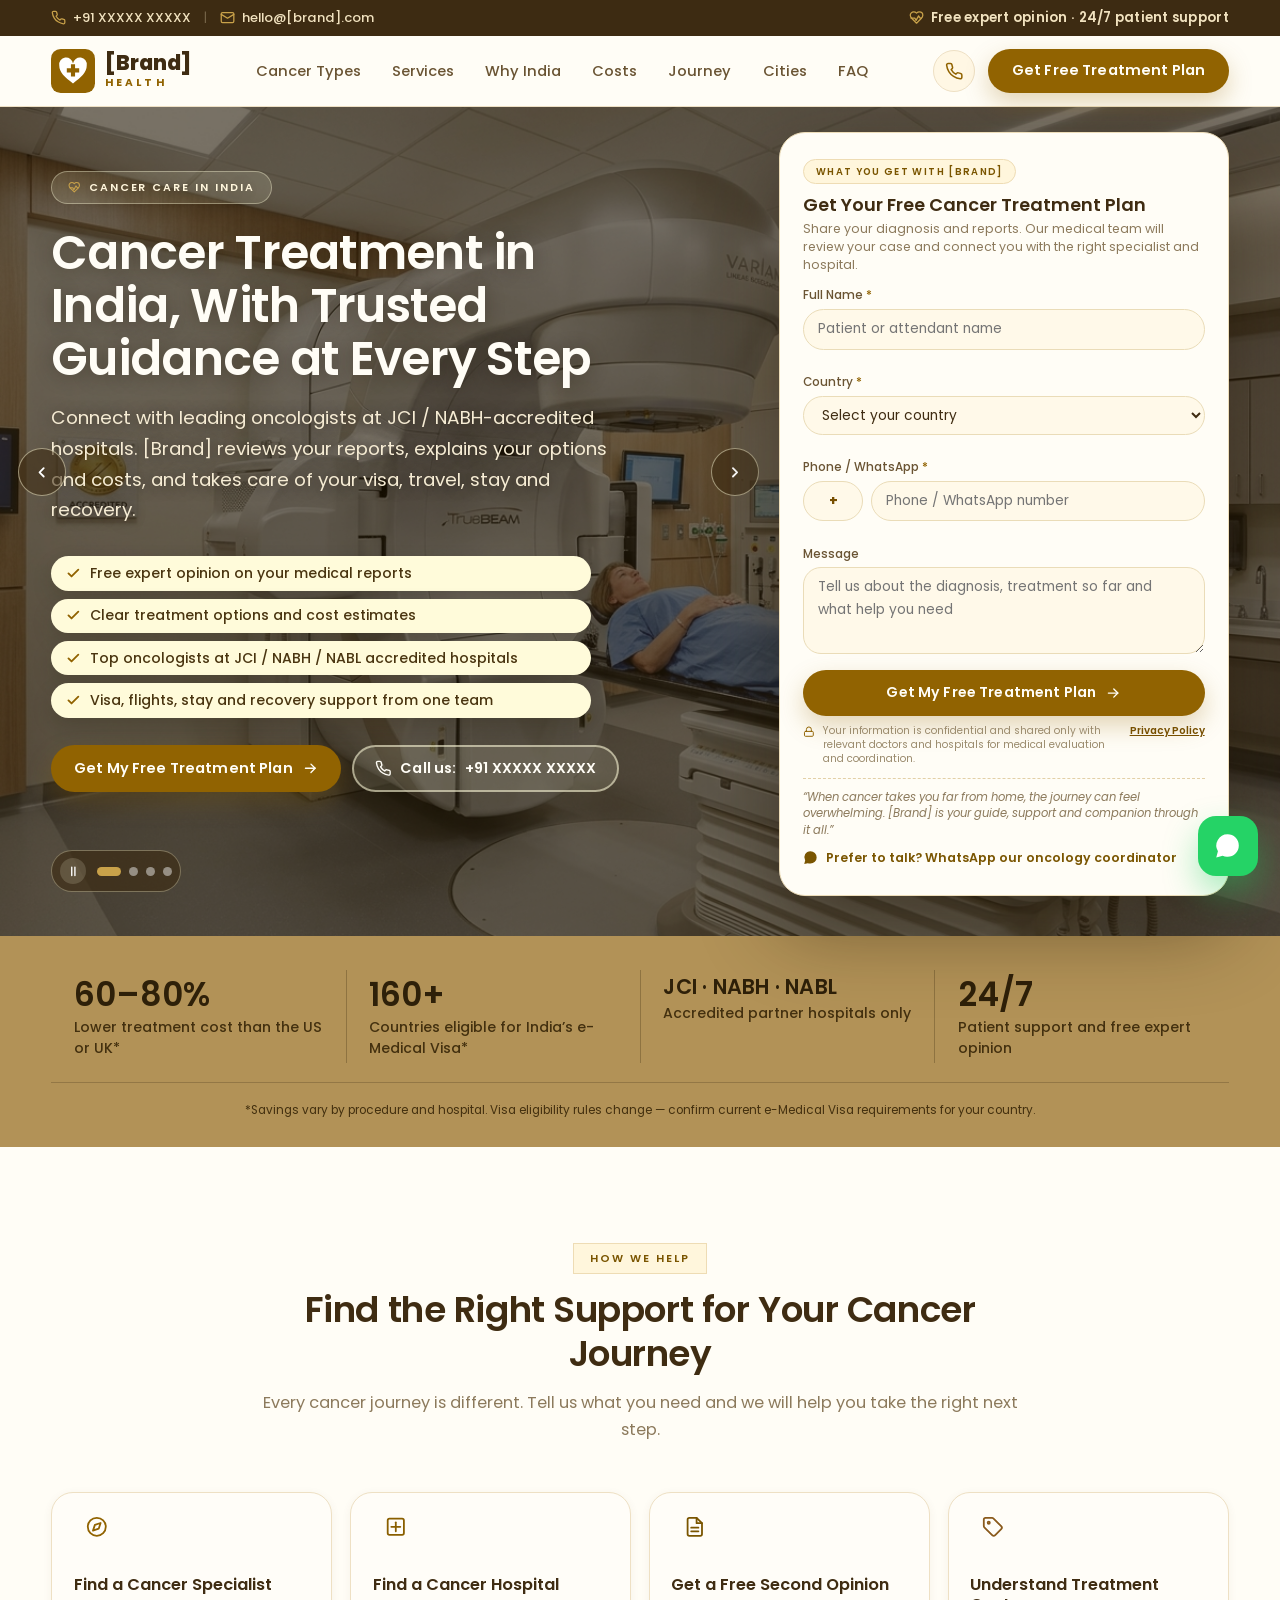
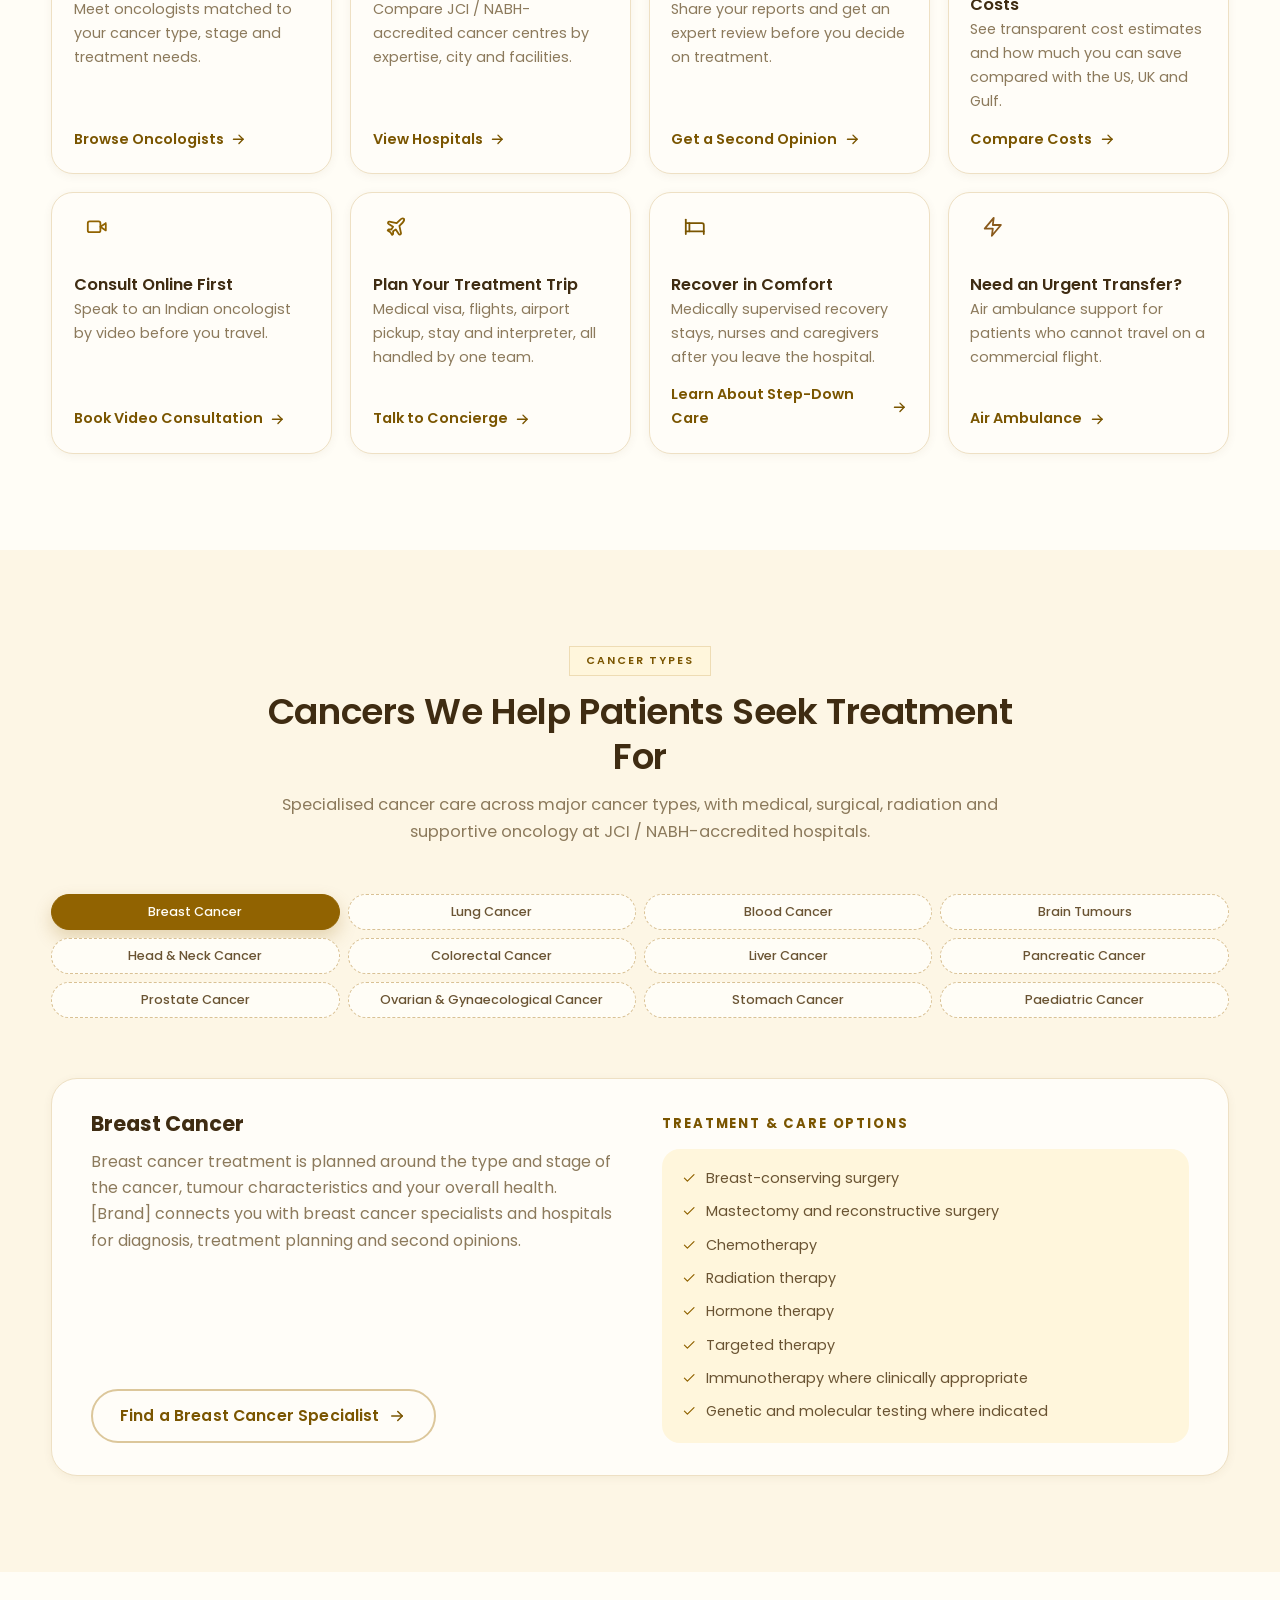
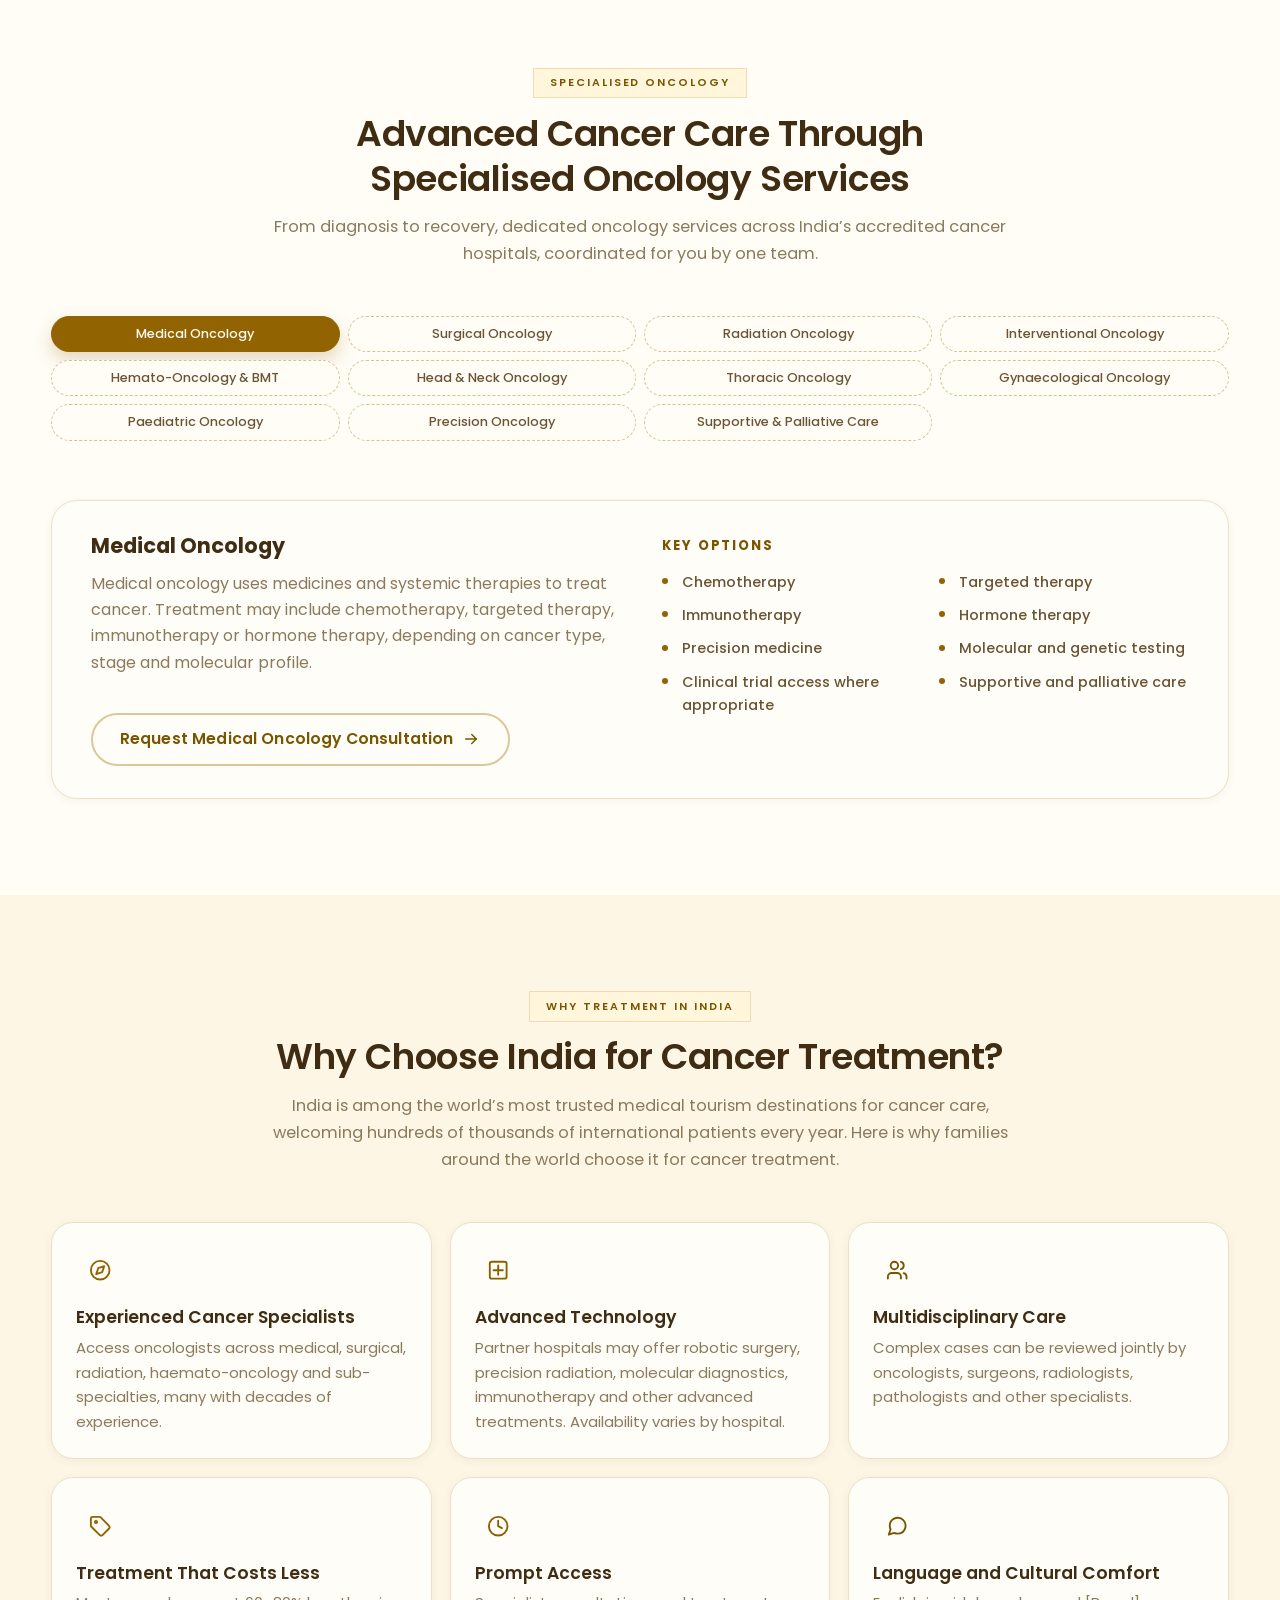
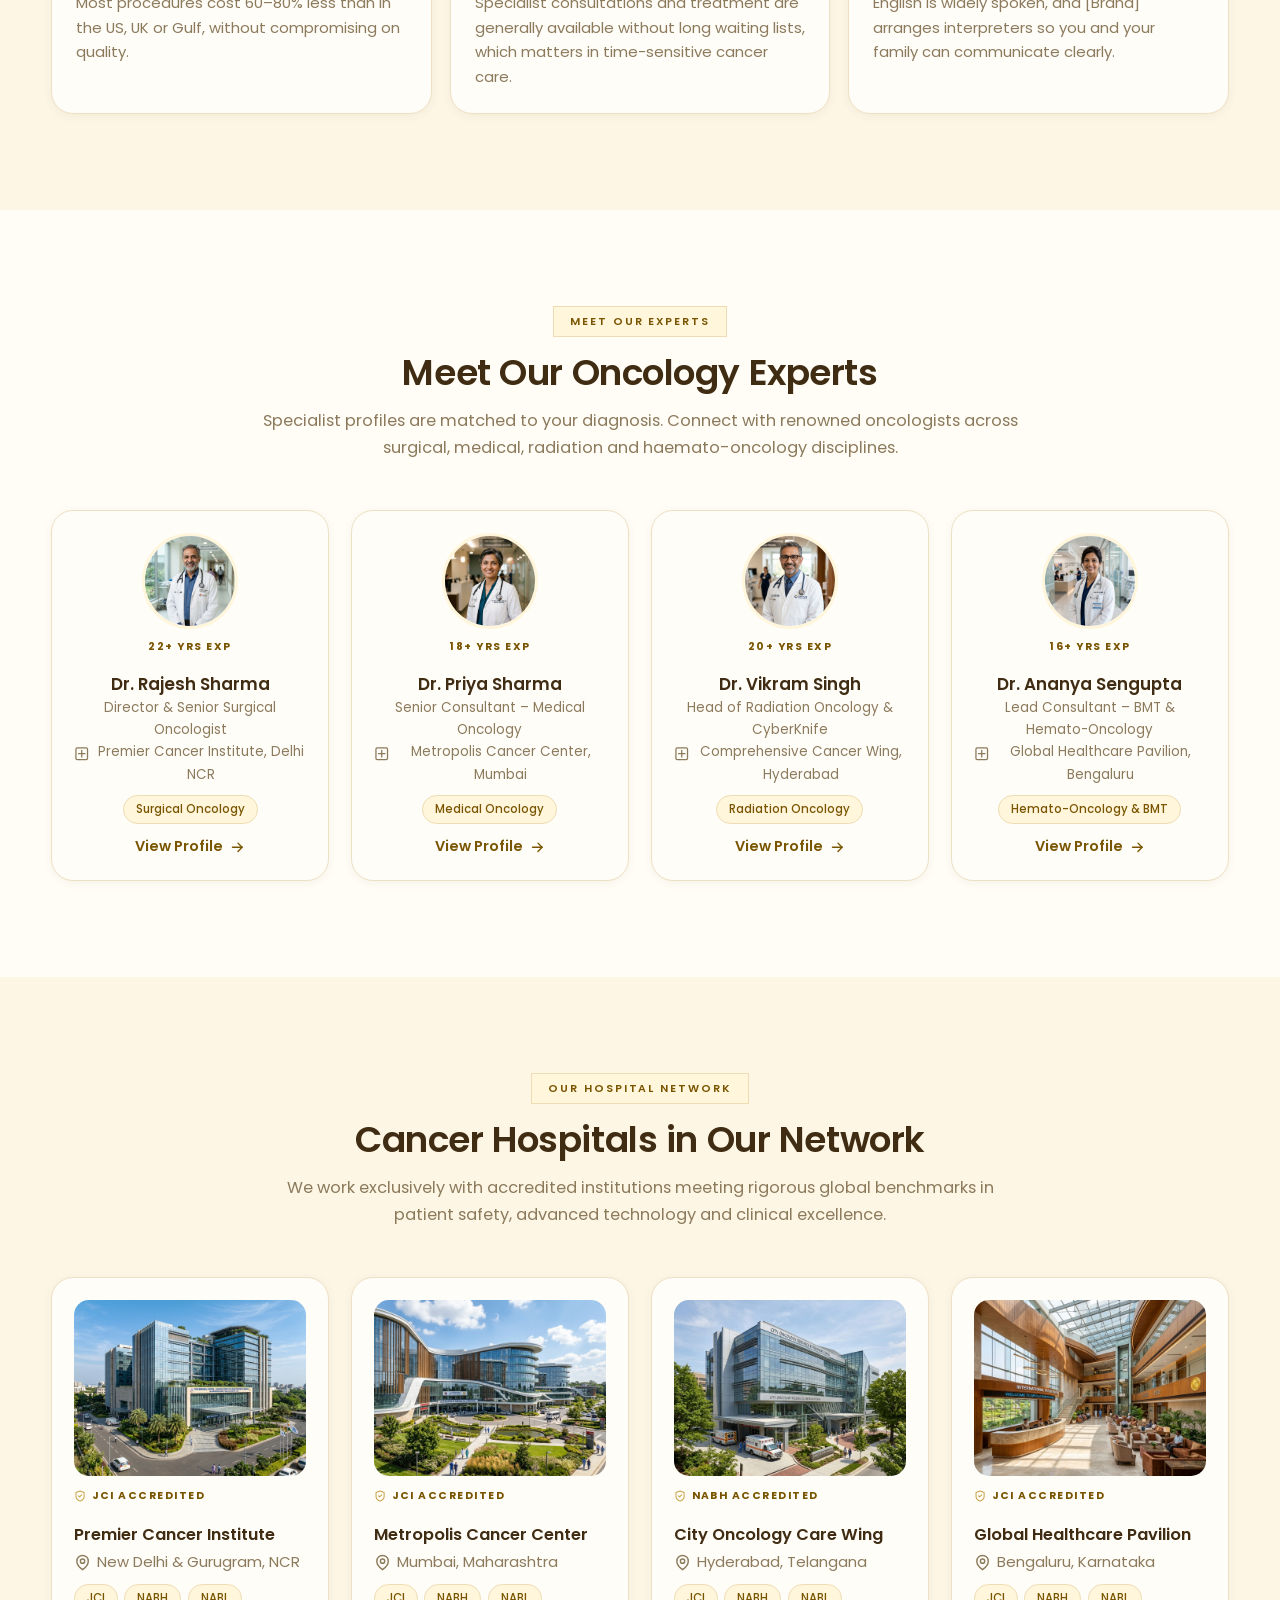
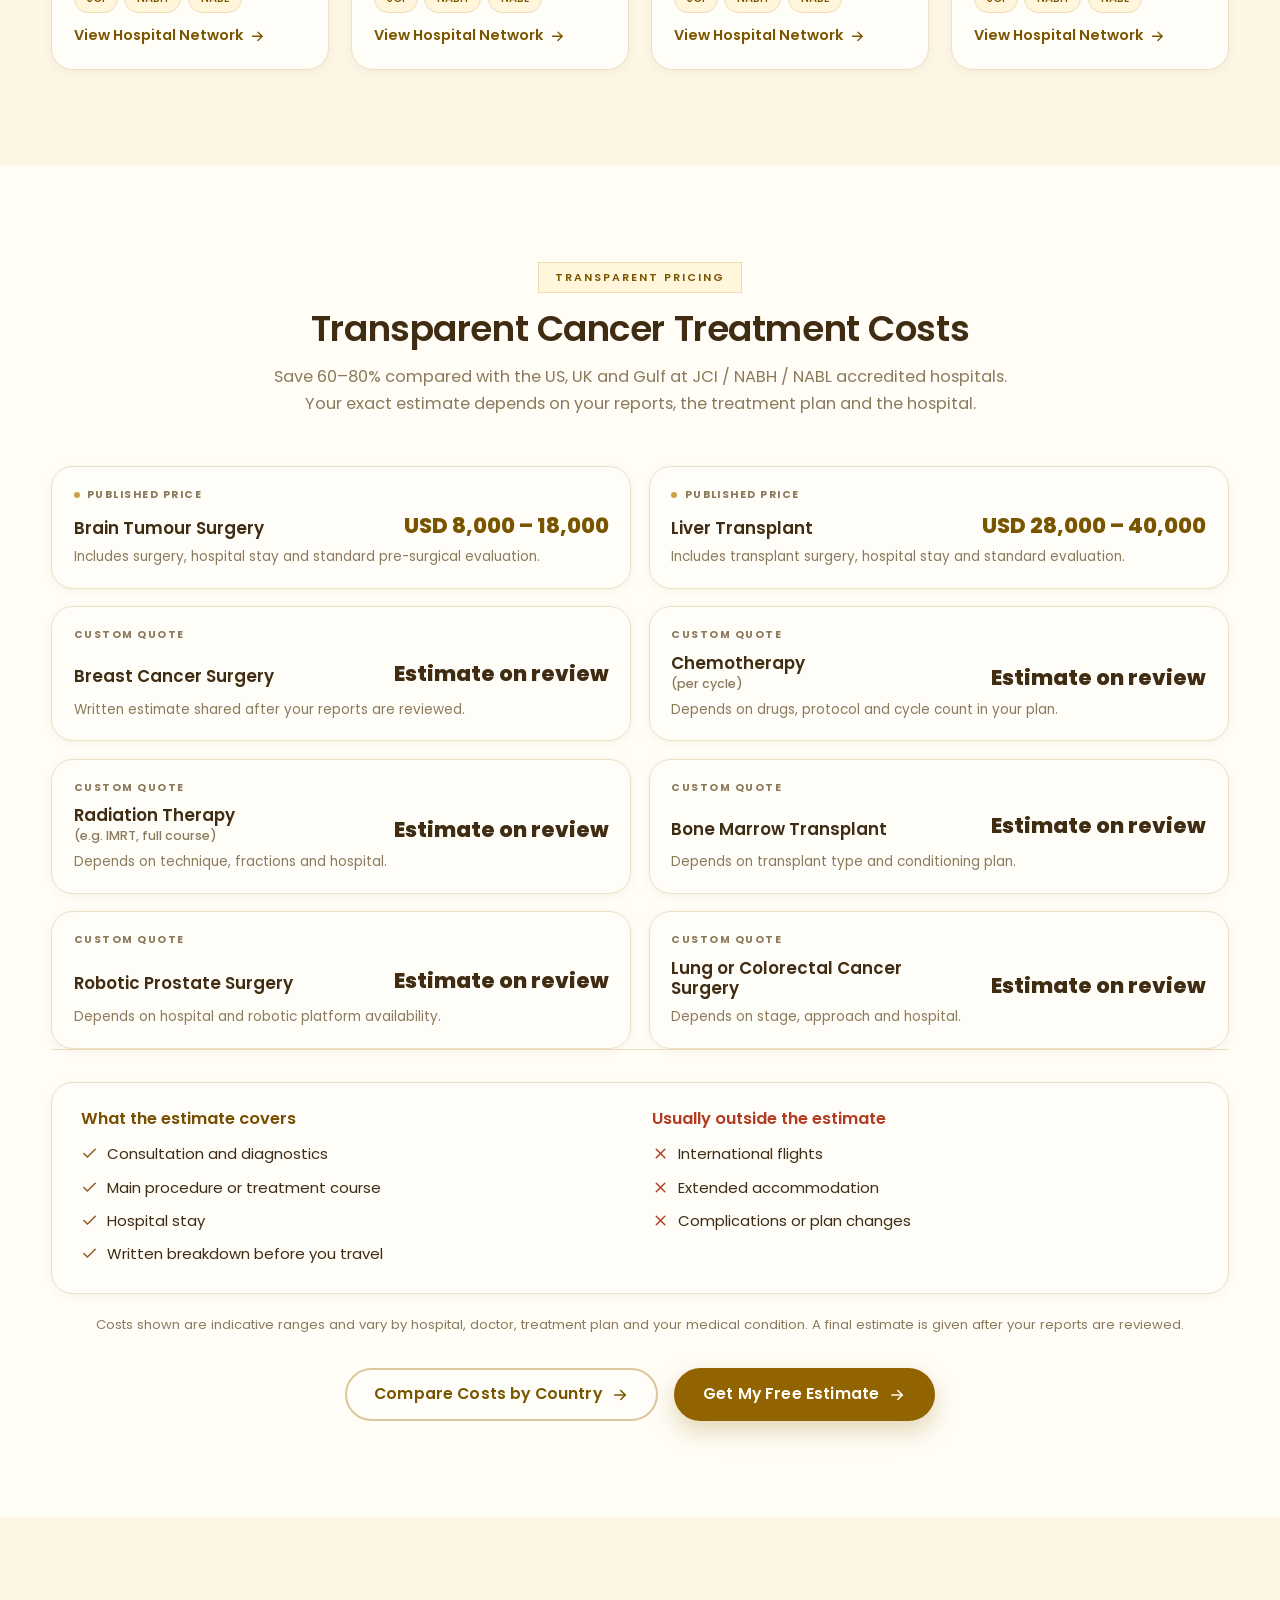
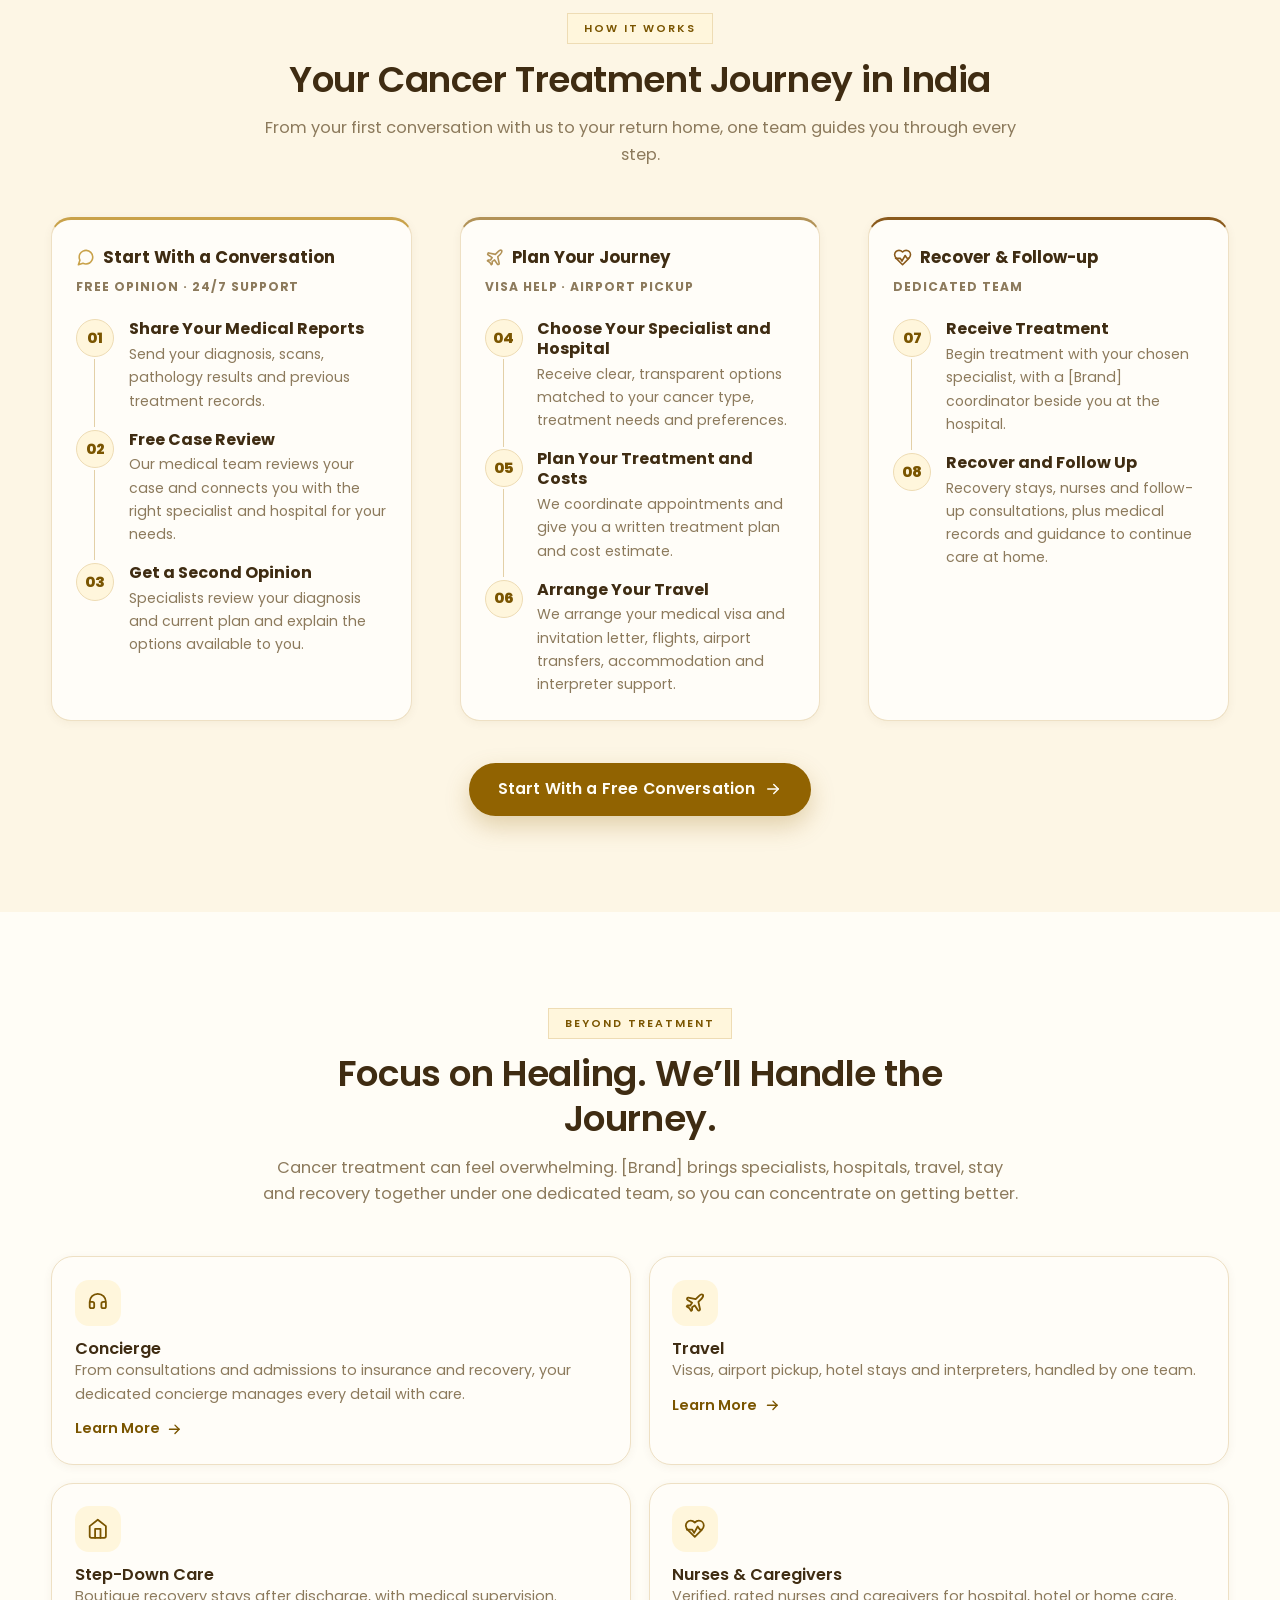
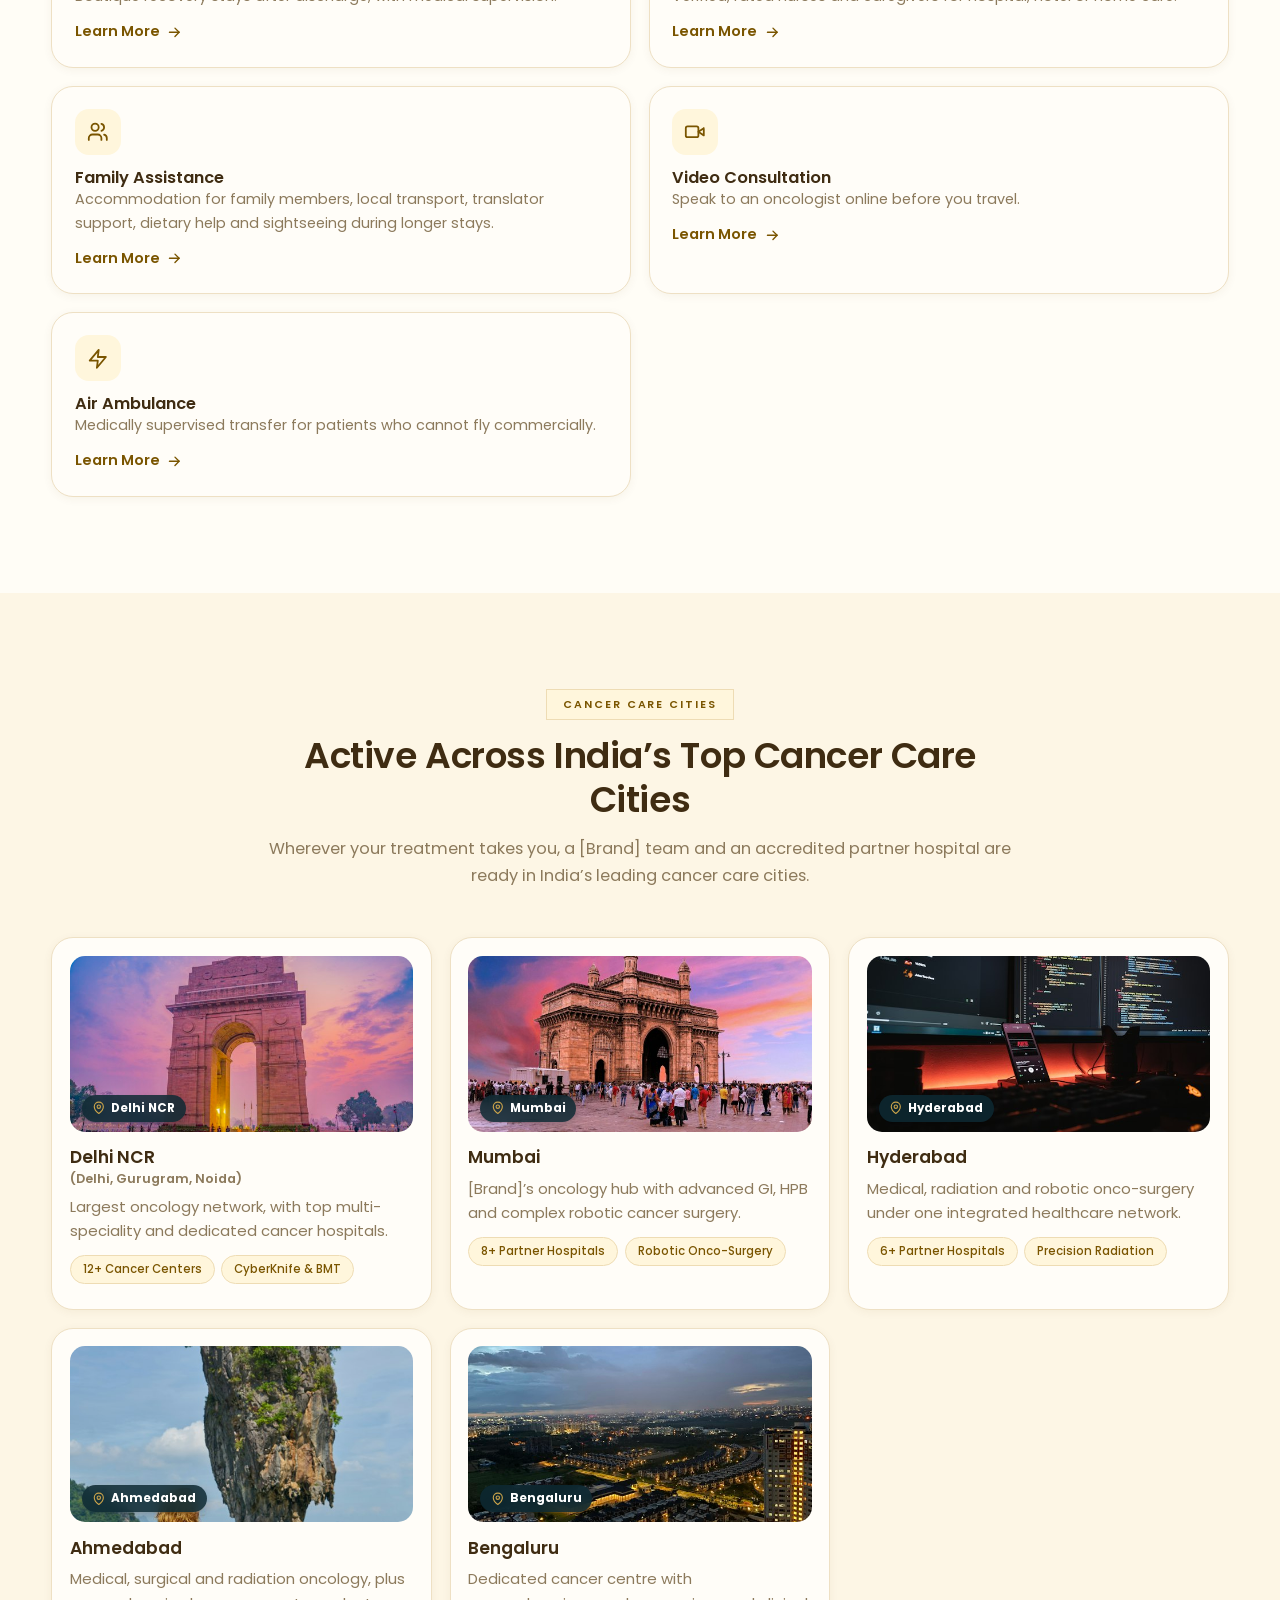
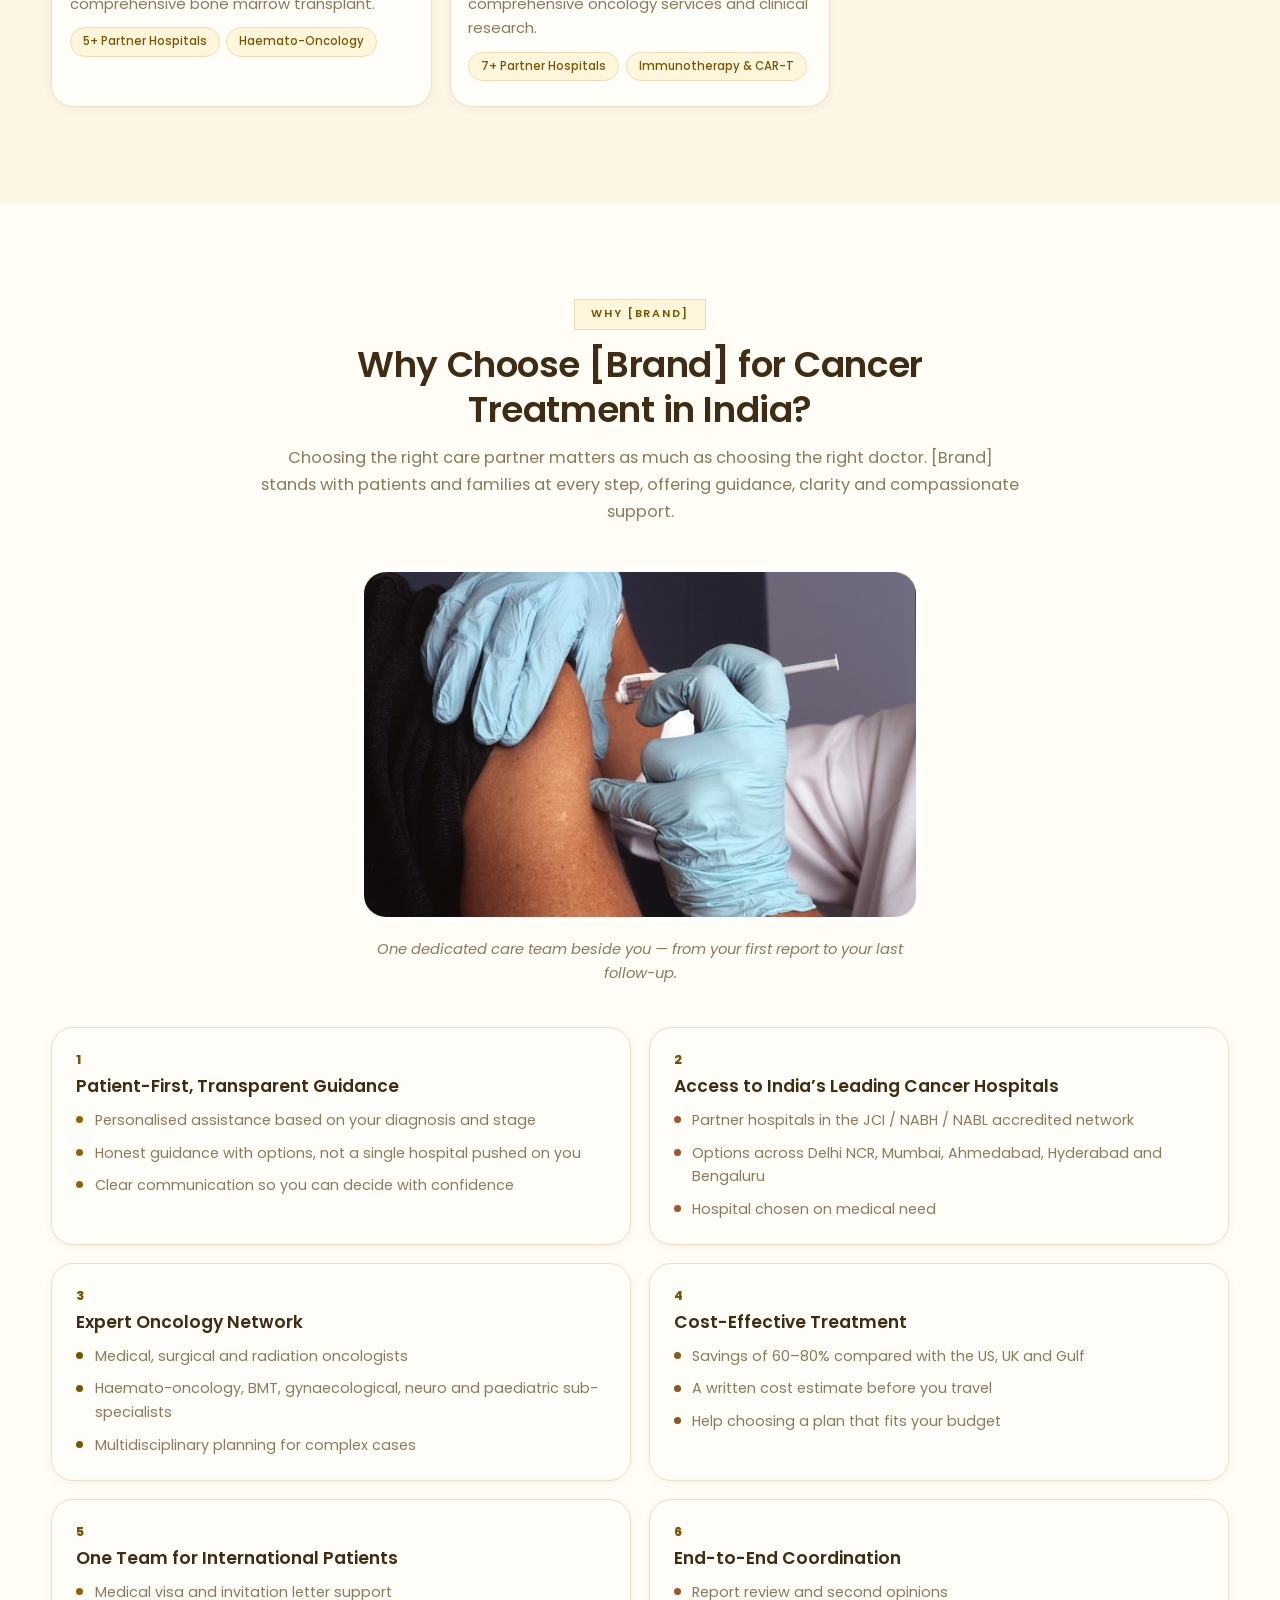
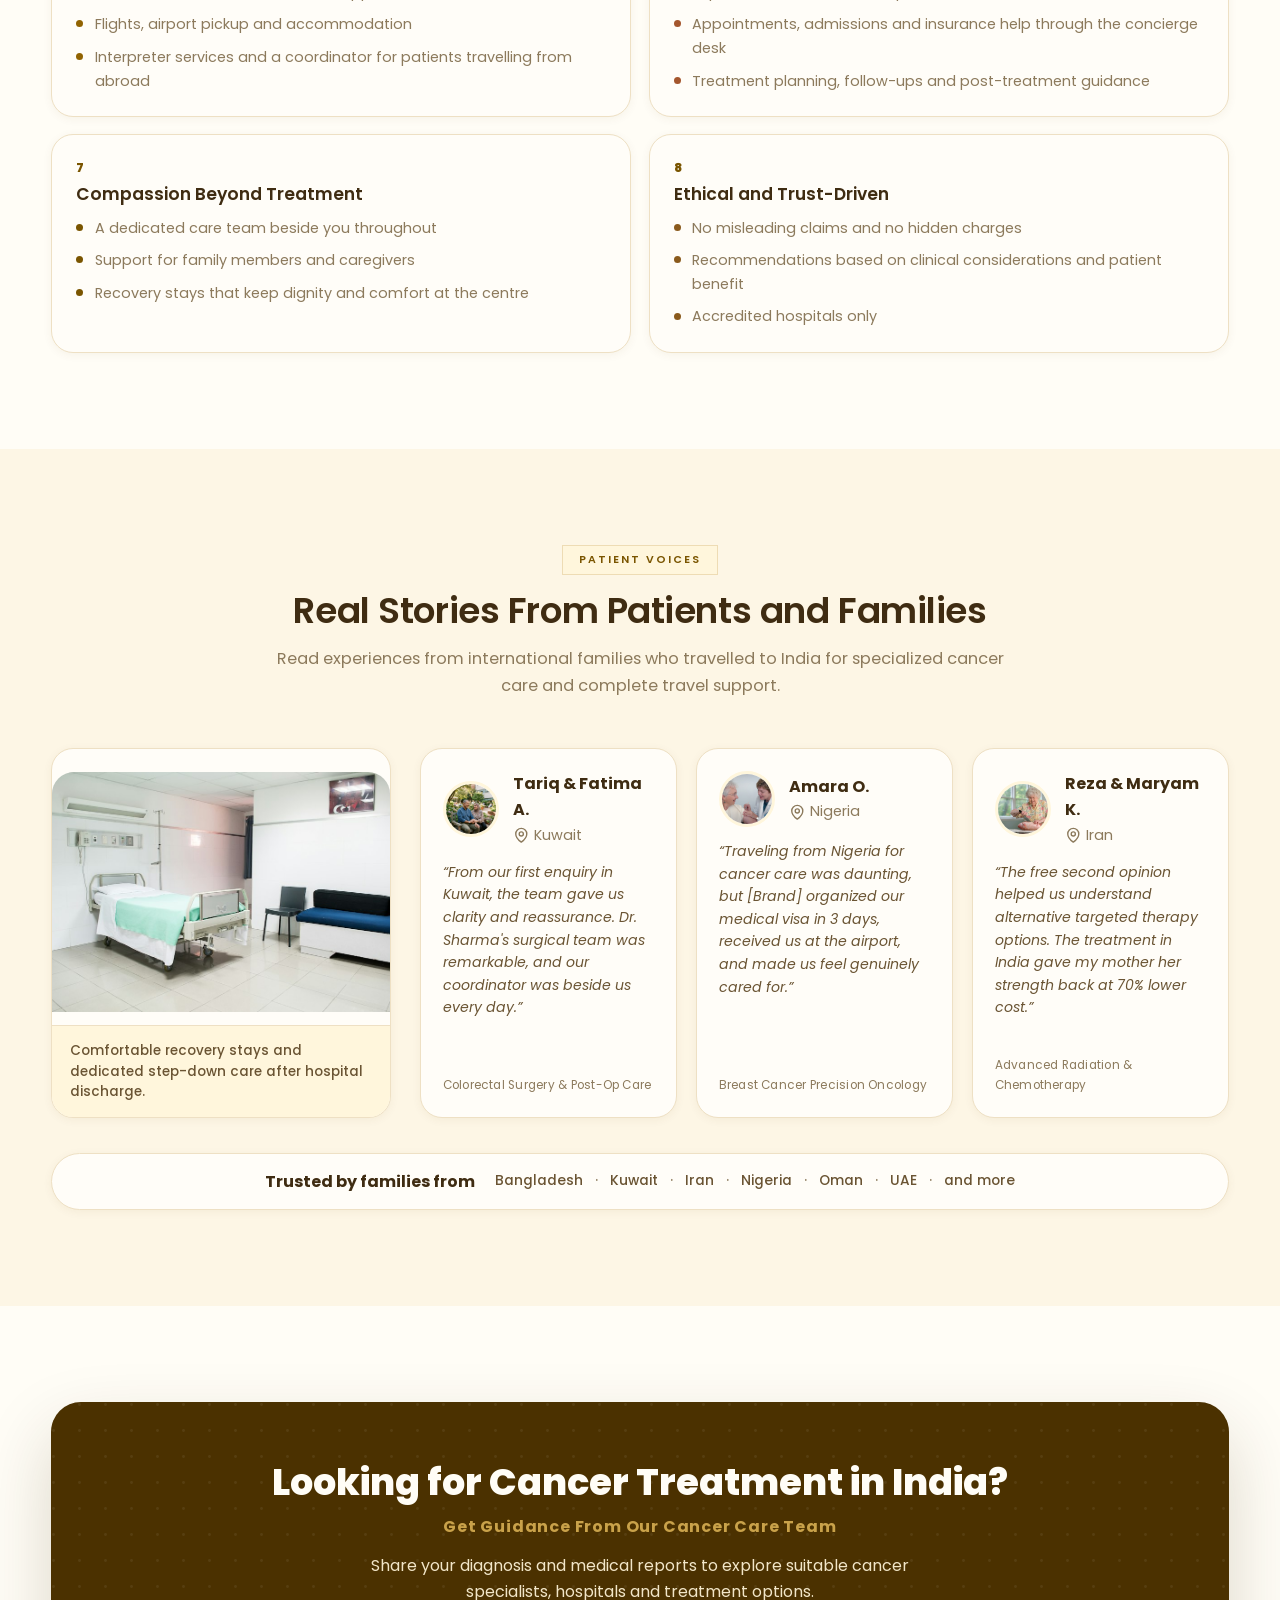
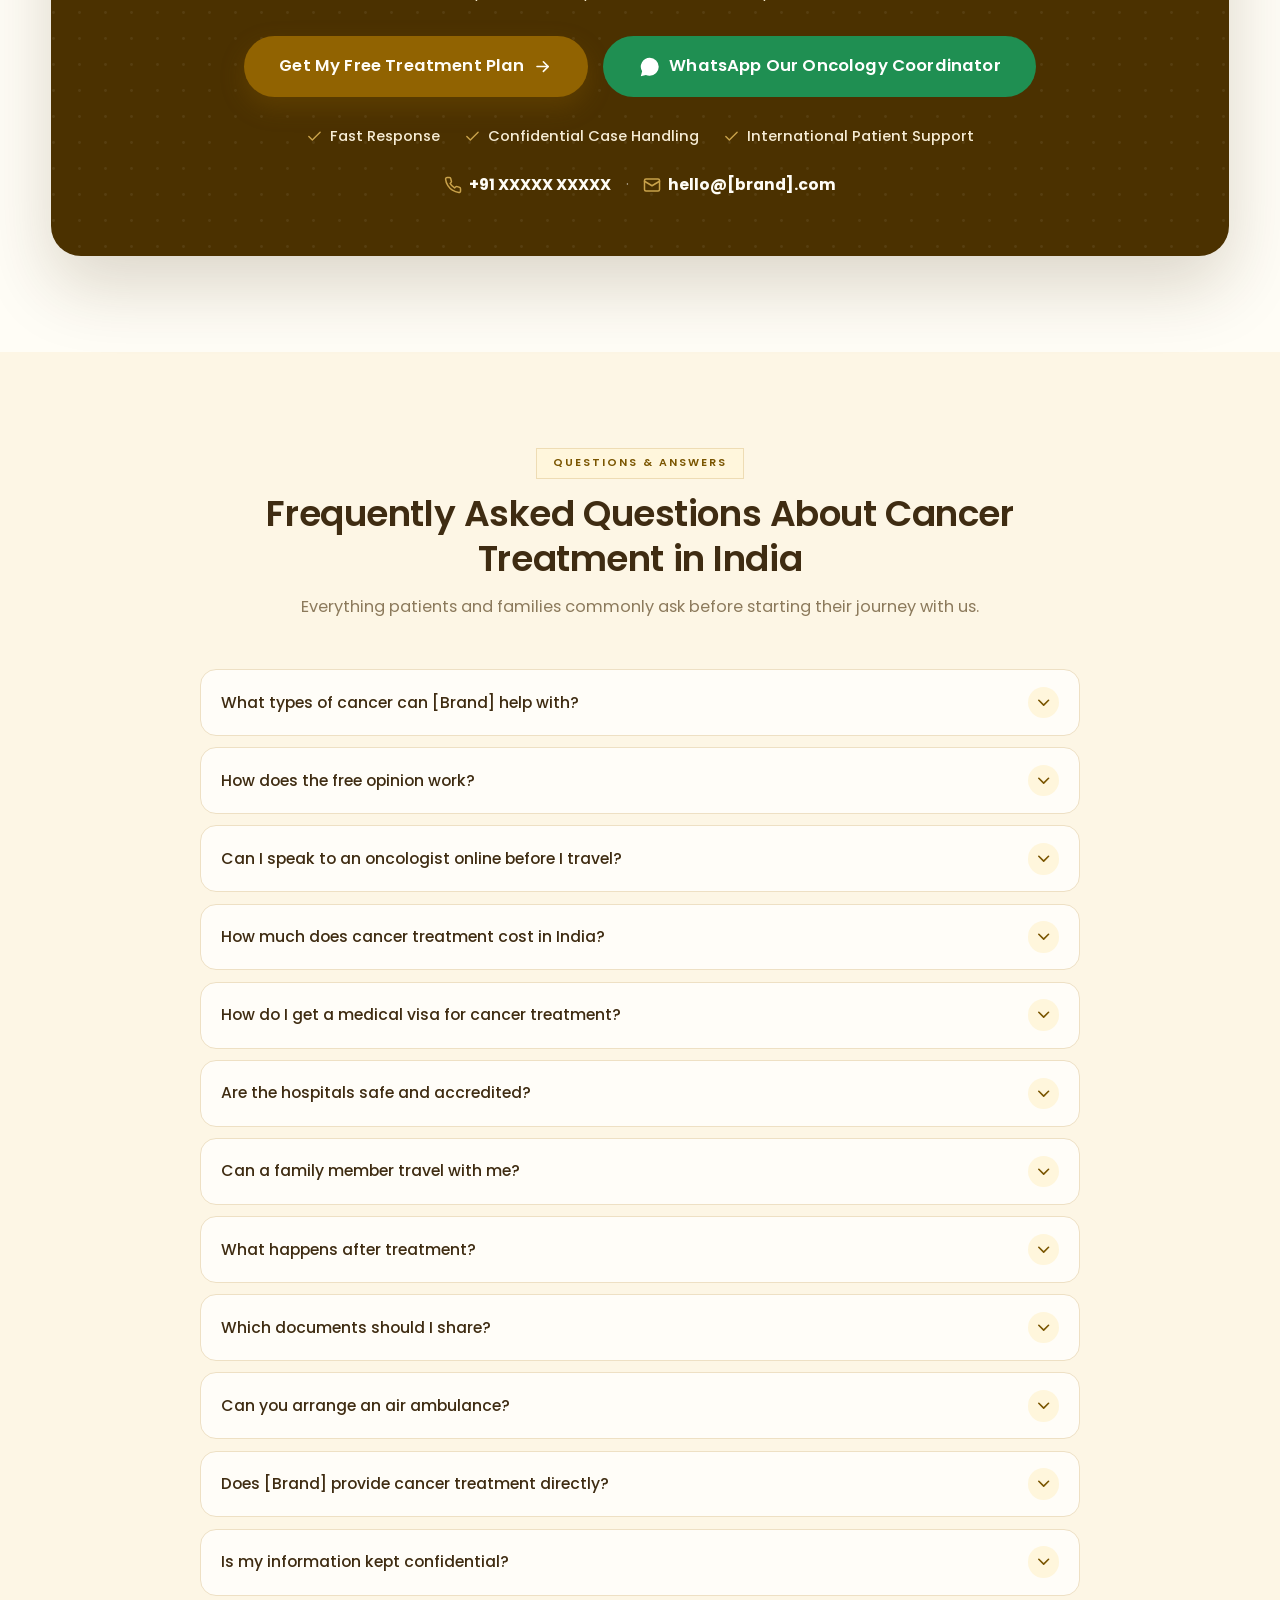
==== commit 9360e15c: "Restyle landing page with warm ivory, gold and copper theme - Add a warm premium theme layer over th" ====
--- a/cancer-treatment-landing-page/index.html
+++ b/cancer-treatment-landing-page/index.html
@@ -28,7 +28,7 @@
   <!-- Fonts -->
   <link rel="preconnect" href="https://fonts.googleapis.com">
   <link rel="preconnect" href="https://fonts.gstatic.com" crossorigin="">
-  <link href="https://fonts.googleapis.com/css2?family=Inter:wght@400;500;600;700&family=Plus+Jakarta+Sans:wght@500;600;700;800&display=swap" rel="stylesheet">
+  <link href="https://fonts.googleapis.com/css2?family=Poppins:wght@300;400;500;600;700&family=Inter:wght@400;500;600;700&display=swap" rel="stylesheet">
 
   <!-- Hero banner: load the first slide immediately -->
   <link rel="preload" as="image" href="assets/images/hero-slide-1.jpg" fetchpriority="high">
@@ -212,6 +212,12 @@
                 <p class="eyebrow"><svg class="ic" aria-hidden="true"><use href="#i-heart"/></svg> Cancer Care in India</p>
                 <h1>Cancer Treatment in India, With Trusted Guidance at&nbsp;Every&nbsp;Step</h1>
                 <p class="hero-sub">Connect with leading oncologists at JCI / NABH-accredited hospitals. [Brand] reviews your reports, explains your options and costs, and takes care of your visa, travel, stay and recovery.</p>
+                <ul class="hero-benefits">
+                  <li><svg class="ic" aria-hidden="true"><use href="#i-check"/></svg> Free expert opinion on your medical reports</li>
+                  <li><svg class="ic" aria-hidden="true"><use href="#i-check"/></svg> Clear treatment options and cost estimates</li>
+                  <li><svg class="ic" aria-hidden="true"><use href="#i-check"/></svg> Top oncologists at JCI / NABH / NABL accredited hospitals</li>
+                  <li><svg class="ic" aria-hidden="true"><use href="#i-check"/></svg> Visa, flights, stay and recovery support from one team</li>
+                </ul>
                 <div class="hero-cta-row">
                   <a class="btn btn-primary" href="#lead-form" data-event="form_intent">Get My Free Treatment Plan <svg class="ic" aria-hidden="true"><use href="#i-arrow"/></svg></a>
                   <a class="btn btn-ghost" data-contact="phoneLink" href="#" data-event="call_click">
@@ -284,24 +290,11 @@
         </div>
       </div>
 
-      <!-- Lead capture card overlapping the banner -->
-      <div class="container hero-capture">
-        <div class="capture-points">
-          <p class="capture-eyebrow">What you get with [Brand]</p>
-          <ul class="hero-points">
-            <li><svg class="ic" aria-hidden="true"><use href="#i-check"/></svg> Free expert opinion on your medical reports</li>
-            <li><svg class="ic" aria-hidden="true"><use href="#i-check"/></svg> Clear treatment options and cost estimates</li>
-            <li><svg class="ic" aria-hidden="true"><use href="#i-check"/></svg> Top oncologists at JCI / NABH / NABL accredited hospitals</li>
-            <li><svg class="ic" aria-hidden="true"><use href="#i-check"/></svg> Visa, flights, stay, interpreter and recovery support from one team</li>
-          </ul>
-          <p class="capture-note">“When cancer takes you far from home, the journey can feel overwhelming. [Brand] is your guide, support and companion through it all.”</p>
-          <a class="capture-wa" data-contact="waLink" href="#" target="_blank" rel="noopener" data-event="whatsapp_click">
-            <svg class="ic" aria-hidden="true"><use href="#i-whatsapp"/></svg> Prefer to talk? WhatsApp our oncology coordinator
-          </a>
-        </div>
-
+      <!-- Lead form floating over the right side of the banner (stacks below on mobile) -->
+      <div class="hero-capture">
         <div class="hero-form-wrap">
           <div class="hero-form" id="lead-form">
+            <p class="capture-eyebrow">What you get with [Brand]</p>
             <h2>Get Your Free Cancer Treatment Plan</h2>
             <p class="form-sub">Share your diagnosis and reports. Our medical team will review your case and connect you with the right specialist and hospital.</p>
 
@@ -352,6 +345,12 @@
                 <svg class="ic" aria-hidden="true"><use href="#i-lock"/></svg>
                 Your information is confidential and shared only with relevant doctors and hospitals for medical evaluation and coordination. <a href="/privacy-policy/">Privacy&nbsp;Policy</a>
               </p>
+
+              <p class="form-quote">“When cancer takes you far from home, the journey can feel overwhelming. [Brand] is your guide, support and companion through it all.”</p>
+
+              <a class="capture-wa" data-contact="waLink" href="#" target="_blank" rel="noopener" data-event="whatsapp_click">
+                <svg class="ic" aria-hidden="true"><use href="#i-whatsapp"/></svg> Prefer to talk? WhatsApp our oncology coordinator
+              </a>
             </form>
 
             <!-- Shown after successful submission (template behaviour) -->
--- a/cancer-treatment-landing-page/css/style.css
+++ b/cancer-treatment-landing-page/css/style.css
@@ -503,7 +503,7 @@
 .trust-card:nth-child(4n+1) { --trust-accent: var(--accent-deep); }
 .trust-card:nth-child(4n+2) { --trust-accent: var(--gold-text); }
 .trust-card:nth-child(4n+3) { --trust-accent: var(--brand); }
-.trust-card:nth-child(4n+4) { --trust-accent: #187a4e; }
+.trust-card:nth-child(4n+4) { --trust-accent: var(--mint); }
 .trust-card:hover { transform: translateY(-5px); box-shadow: var(--shadow-lg); }
 .trust-num {
   font-family: var(--font-head); font-weight: 800; font-size: 1.75rem;
@@ -567,14 +567,14 @@
 .grid-4 > .card:nth-child(4n+1) { --card-tint: var(--brand-light);  --card-color: var(--brand); }
 .grid-4 > .card:nth-child(4n+2) { --card-tint: var(--accent-soft);  --card-color: var(--accent-deep); }
 .grid-4 > .card:nth-child(4n+3) { --card-tint: var(--gold-soft);    --card-color: var(--gold-text); }
-.grid-4 > .card:nth-child(4n+4) { --card-tint: var(--mint-soft);    --card-color: #187a4e; }
+.grid-4 > .card:nth-child(4n+4) { --card-tint: var(--mint-soft);    --card-color: var(--mint); }
 .grid-3 > .card:nth-child(3n+1) { --card-tint: var(--brand-light);  --card-color: var(--brand); }
 .grid-3 > .card:nth-child(3n+2) { --card-tint: var(--accent-soft);  --card-color: var(--accent-deep); }
 .grid-3 > .card:nth-child(3n+3) { --card-tint: var(--gold-soft);    --card-color: var(--gold-text); }
 .support-grid > .card:nth-child(4n+1), .healing-grid > .card:nth-child(4n+1) { --card-tint: var(--brand-light); --card-color: var(--brand); }
 .support-grid > .card:nth-child(4n+2), .healing-grid > .card:nth-child(4n+2) { --card-tint: var(--accent-soft); --card-color: var(--accent-deep); }
 .support-grid > .card:nth-child(4n+3), .healing-grid > .card:nth-child(4n+3) { --card-tint: var(--gold-soft); --card-color: var(--gold-text); }
-.support-grid > .card:nth-child(4n+4), .healing-grid > .card:nth-child(4n+4) { --card-tint: var(--mint-soft); --card-color: #187a4e; }
+.support-grid > .card:nth-child(4n+4), .healing-grid > .card:nth-child(4n+4) { --card-tint: var(--mint-soft); --card-color: var(--mint); }
 
 .chip {
   display: inline-flex; align-items: center; gap: .3rem;
@@ -688,9 +688,9 @@
   box-shadow: 0 10px 20px rgba(19, 43, 51, .18);
 }
 .grid-4 .us-card:nth-child(4n+1) { --us-accent: var(--brand); }
-.grid-4 .us-card:nth-child(4n+2) { --us-accent: #bf4a24; }
+.grid-4 .us-card:nth-child(4n+2) { --us-accent: #a4562d; }
 .grid-4 .us-card:nth-child(4n+3) { --us-accent: var(--gold-text); }
-.grid-4 .us-card:nth-child(4n+4) { --us-accent: #187a4e; }
+.grid-4 .us-card:nth-child(4n+4) { --us-accent: var(--mint); }
 .us-card ul { display: grid; gap: .55rem; margin-top: .7rem; }
 .us-card ul li { position: relative; padding-left: 1.15rem; color: var(--muted); font-size: .9rem; }
 .us-card ul li::before {
@@ -1800,3 +1800,792 @@
 .hospital-card-body { text-align: left; }
 .hospital-card-body .ph-line { text-align: left; }
 .hospital-card-body .ph-hospital { display: inline-flex; justify-content: flex-start; }
+
+/* ============================================================
+   WARM PREMIUM THEME
+   Ivory paper, coffee-brown ink and brushed-gold accents.
+   Rounded surfaces and pill controls, inspired by the
+   reference cancer landing page. Solid colours only.
+============================================================ */
+
+:root {
+  --ink: #3f2c12;
+  --ink-soft: #6a5433;
+  --muted: #8c7a5c;
+
+  --brand: #916301;
+  --brand-deep: #774f00;
+  --brand-darker: #4b3100;
+  --brand-navy: #3d2b12;
+  --brand-light: #f8ecd0;
+  --brand-tint: #fff7e4;
+
+  --cream: #fffdf6;
+  --sand: #fdf6e5;
+  --white: #ffffff;
+
+  --accent: #b29257;
+  --accent-deep: #8a5f00;
+  --accent-soft: #fbf1d8;
+  --gold: #c9a24a;
+  --gold-text: #7a5500;
+  --gold-soft: #fff6dc;
+  --mint: #8a5a1c;
+  --mint-soft: #f9eddc;
+
+  --line: #eee0c4;
+  --line-strong: #e3d0a7;
+
+  --radius: 20px;
+  --radius-lg: 28px;
+  --radius-sm: 14px;
+
+  --shadow-sm: 0 2px 10px rgba(102, 66, 0, .06);
+  --shadow-md: 0 14px 34px rgba(102, 66, 0, .10);
+  --shadow-lg: 0 30px 70px rgba(60, 40, 8, .18);
+
+  --font-head: "Poppins", "Plus Jakarta Sans", "Segoe UI", system-ui, sans-serif;
+  --font-body: "Poppins", "Inter", "Segoe UI", system-ui, sans-serif;
+}
+
+body {
+  background: var(--cream);
+  color: var(--ink);
+  font-family: var(--font-body);
+}
+h1, h2, h3, h4, h5 { color: var(--ink); font-weight: 600; }
+a { color: var(--brand-deep); }
+:focus-visible { outline: 3px solid rgba(178, 146, 87, .55); }
+::selection { background: #f3e2b6; color: #3f2c12; }
+
+.section { padding: 96px 0; }
+.support, .services, .experts, .costs, .healing, .why-us, .final-cta { background: var(--cream); }
+.types, .why-india, .hospitals, .journey, .hubs, .stories, .faqs { background: var(--sand); }
+
+/* ---------- Header ---------- */
+.site-header { background: #fffdf6; border-bottom: 1px solid var(--line); }
+.site-header.is-scrolled { box-shadow: 0 12px 30px rgba(102, 66, 0, .08); }
+.topbar { background: #3d2b12; color: #f1e2bf; }
+.topbar-contact a { color: #f1e2bf; }
+.topbar-contact a:hover { color: #fffdf6; }
+.topbar-contact .ic, .topbar-note .ic { color: var(--gold); }
+.topbar-sep { color: rgba(241, 226, 191, .3); }
+.logo-text { color: var(--ink); }
+.logo-text small { color: var(--brand); }
+.nav-links a { color: var(--ink-soft); border-radius: 999px; font-weight: 500; }
+.nav-links a:hover { color: var(--brand); background: var(--brand-tint); }
+.nav-links a.is-active { color: var(--brand); }
+.nav-links a.is-active::after { background: var(--gold); }
+.nav-phone { background: var(--brand-tint); border-color: var(--line); color: var(--brand); border-radius: 50%; }
+.nav-phone:hover { background: var(--brand); border-color: var(--brand); color: #fffdf6; }
+.nav-toggle { background: var(--brand-tint); border-color: var(--line); border-radius: 50%; }
+.nav-drawer { background: var(--cream); }
+
+/* ---------- Buttons ---------- */
+.btn {
+  border-radius: 999px;
+  font-family: var(--font-head);
+  font-weight: 600;
+  letter-spacing: .01em;
+  box-shadow: none;
+}
+.btn-primary { background: #916301; color: #fffdf6; box-shadow: 0 10px 24px rgba(145, 99, 1, .26); }
+.btn-primary:hover { background: #7a5300; }
+.btn-outline { background: #fffdf8; color: var(--gold-text); border-color: #dcc79b; }
+.btn-outline:hover { background: #916301; border-color: #916301; color: #fffdf6; }
+.btn-ghost-dark { background: #fffdf8; color: var(--gold-text); border-color: #dcc79b; }
+.btn-ghost-dark:hover { background: #916301; border-color: #916301; color: #fffdf6; }
+.btn-accent-solid { background: var(--gold); color: #3d2b12; box-shadow: 0 10px 24px rgba(178, 146, 87, .3); }
+.btn-accent-solid:hover { background: #d3b276; color: #3d2b12; }
+.btn-ghost { background: rgba(255, 251, 218, .12); color: #fffdf6; border-color: rgba(255, 251, 218, .55); }
+.btn-ghost:hover { background: rgba(255, 251, 218, .22); }
+.btn-ghost-gold { color: #fff8e7; border-color: var(--gold); }
+.btn-ghost-gold:hover { background: var(--gold); color: #3d2b12; }
+.btn-whatsapp { background: #1f8f52; }
+
+/* ---------- Hero: photo banner + floating lead card ---------- */
+.hero { background: var(--cream); }
+.hero-banner {
+  background: #3d2b12;
+  min-height: max(810px, calc(100vh - var(--header-h, 118px)));
+  min-height: max(810px, calc(100svh - var(--header-h, 118px)));
+}
+.hero-slide--ink   { background: #3d2b12; }
+.hero-slide--teal  { background: #6b4a1c; }
+.hero-slide--coral { background: #5a3416; }
+.hero-slide--sand  { background: #4b3717; }
+
+.hero-scrim { background: rgba(38, 26, 8, .62); }
+.hero-slide--teal .hero-scrim  { background: rgba(48, 33, 10, .64); }
+.hero-slide--coral .hero-scrim { background: rgba(52, 29, 10, .64); }
+.hero-slide--sand .hero-scrim  { background: rgba(40, 29, 12, .64); }
+
+.hero-slide-inner {
+  min-height: max(810px, calc(100vh - var(--header-h, 118px)));
+  min-height: max(810px, calc(100svh - var(--header-h, 118px)));
+  padding: 4rem 0 9rem;
+}
+.hero-slide--bottom .hero-slide-inner,
+.hero-slide--narrow .hero-slide-inner { padding-bottom: 6.5rem; }
+
+.hero-slide-copy { max-width: 600px; text-shadow: 0 2px 18px rgba(30, 20, 4, .35); }
+.hero-slide-copy h1,
+.hero-slide-copy h2 {
+  color: #fffdf6;
+  font-weight: 600;
+  letter-spacing: -.015em;
+}
+.hero-sub { color: #f6ecd4; text-shadow: 0 1px 14px rgba(24, 16, 4, .55); }
+.eyebrow {
+  background: rgba(255, 251, 218, .14);
+  border: 1px solid rgba(255, 251, 218, .38);
+  border-radius: 999px;
+  color: #fff6dc;
+  padding: .42rem 1rem;
+  font-size: .68rem;
+  font-weight: 600;
+  letter-spacing: .18em;
+}
+.eyebrow .ic { color: var(--gold); }
+.slide-tag {
+  background: rgba(255, 251, 218, .14);
+  border: 1px solid rgba(255, 251, 218, .38);
+  border-left-width: 1px;
+  border-radius: 999px;
+  color: #fff6dc;
+  padding: .38rem .95rem;
+  font-size: .68rem;
+  font-weight: 600;
+  letter-spacing: .16em;
+}
+
+.hero-benefits {
+  display: grid;
+  gap: .5rem;
+  max-width: 540px;
+  margin: 1.4rem 0 1.7rem;
+}
+.hero-benefits li {
+  display: flex;
+  align-items: center;
+  gap: .55rem;
+  background: #fffbda;
+  color: #4a3510;
+  border-radius: 999px;
+  padding: .48rem .95rem;
+  font-size: .88rem;
+  font-weight: 500;
+  line-height: 1.35;
+  text-shadow: none;
+  box-shadow: 0 8px 20px rgba(30, 20, 4, .18);
+}
+.hero-benefits .ic { width: 1.05em; height: 1.05em; stroke-width: 3; color: #916301; flex-shrink: 0; }
+.hero-cta-row { gap: .7rem; }
+.hero-cta-row .btn { font-size: .9rem; padding: .82rem 1.3rem; }
+
+/* slider controls */
+.slide-arrow { background: rgba(61, 43, 18, .55); border-color: rgba(255, 251, 218, .5); }
+.slide-arrow:hover { background: var(--gold); border-color: var(--gold); color: #3d2b12; }
+.slide-dots { background: rgba(61, 43, 18, .62); border-color: rgba(255, 251, 218, .32); }
+.slide-dots .slide-dot.is-active { background: var(--gold); }
+.slide-toggle { background: rgba(255, 251, 218, .16); }
+.slide-toggle:hover { background: var(--gold); color: #3d2b12; }
+
+/* floating lead-form card */
+.hero-capture {
+  position: absolute;
+  inset: 0 0 0 auto;
+  z-index: 8;
+  width: 100%;
+  display: flex;
+  justify-content: flex-end;
+  align-items: center;
+  padding: 2rem max(4vw, calc((100vw - 1220px) / 2)) 3rem 0;
+  pointer-events: none;
+  background: transparent;
+  border: 0;
+  box-shadow: none;
+}
+.hero-form-wrap { width: min(450px, 100%); pointer-events: auto; }
+.hero-form {
+  background: #fffdf6;
+  border: 1px solid #edddb9;
+  border-radius: 26px;
+  padding: 1.5rem 1.45rem 1.3rem;
+  box-shadow: 0 34px 80px rgba(30, 19, 3, .42);
+}
+.hero-form h2 { font-size: 1.12rem; line-height: 1.3; font-weight: 600; margin-bottom: .25rem; }
+.capture-eyebrow {
+  display: inline-flex;
+  align-items: center;
+  background: var(--gold-soft);
+  border: 1px solid #eedcb4;
+  color: var(--gold-text);
+  border-radius: 999px;
+  padding: .22rem .75rem;
+  font-size: .6rem;
+  font-weight: 600;
+  letter-spacing: .14em;
+  margin-bottom: .55rem;
+}
+.hero-form .form-sub { font-size: .78rem; line-height: 1.45; margin-bottom: .75rem; color: var(--muted); }
+.hero-form .field { margin-bottom: .5rem; }
+.hero-form .field label { font-size: .74rem; font-weight: 500; color: var(--ink-soft); margin-bottom: .18rem; }
+.hero-form .field label em { color: #916301; }
+.hero-form .field input,
+.hero-form .field select,
+.hero-form .field textarea {
+  border-radius: 999px;
+  border-color: #eadcb8;
+  background: #fff9e9;
+  padding: .5rem .9rem;
+  font-size: .86rem;
+}
+.hero-form .field textarea { border-radius: 18px; min-height: 54px; }
+.hero-form .field input:focus,
+.hero-form .field select:focus,
+.hero-form .field textarea:focus {
+  border-color: var(--brand);
+  box-shadow: 0 0 0 3px rgba(145, 99, 1, .13);
+}
+.hero-form .phone-field .dial {
+  border-radius: 999px;
+  border-color: #eadcb8;
+  background: #fff9e9;
+  color: var(--brand-deep);
+  padding: .5rem .7rem;
+  min-width: 60px;
+  font-size: .83rem;
+}
+.hero-form .btn-block { padding: .78rem 1.2rem; font-size: .88rem; }
+.hero-form .form-privacy { font-size: .64rem; line-height: 1.4; margin-top: .5rem; color: #9a8a6c; }
+.hero-form .form-privacy .ic { color: var(--brand); }
+.hero-form .err { font-size: .68rem; }
+.form-quote {
+  margin: .7rem 0 .55rem;
+  padding-top: .6rem;
+  border-top: 1px dashed #e3d0a7;
+  color: var(--muted);
+  font-size: .72rem;
+  font-style: italic;
+  line-height: 1.45;
+}
+.capture-wa { font-size: .78rem; color: #7a5500; font-weight: 600; }
+.capture-wa:hover { color: #4b3100; }
+
+@media (min-width: 1081px) {
+  .hero { --hero-gutter: max(4vw, calc((100vw - 1220px) / 2)); }
+  .hero-slide-inner { padding-right: 500px; }
+  .hero-capture { padding-right: var(--hero-gutter); }
+  .slide-dots { left: var(--hero-gutter); transform: none; }
+  .slide-next { right: calc(var(--hero-gutter) + 470px); }
+}
+
+/* ---------- Stats strip ---------- */
+.trustbar {
+  background: #b29257;
+  padding: 2.1rem 0 1.7rem;
+  margin: 0;
+}
+.trust-grid { gap: 0; }
+.trust-card {
+  background: transparent;
+  border: 0;
+  border-radius: 0;
+  box-shadow: none;
+  padding: .3rem 1.4rem;
+  color: #33240e;
+}
+.trust-card::before { display: none; }
+.trust-card + .trust-card { border-left: 1px solid rgba(61, 43, 18, .3); }
+.trust-card:hover { transform: none; box-shadow: none; }
+.trust-num { color: #2e2009; font-weight: 600; }
+.trust-label { color: #43300f; font-weight: 500; }
+.trust-footnote {
+  color: #43300f;
+  font-size: .74rem;
+  padding-top: 1.1rem;
+  margin-top: 1.2rem;
+  border-top: 1px solid rgba(61, 43, 18, .26);
+}
+
+/* ---------- Section headings ---------- */
+.section-head { max-width: 760px; margin-bottom: 3rem; }
+.section-head::before {
+  background: var(--gold-soft);
+  border: 1px solid #eedcb4;
+  color: var(--gold-text);
+  font-size: .68rem;
+  font-weight: 600;
+  letter-spacing: .18em;
+  padding: .34rem 1rem;
+}
+.section-head h2 { font-weight: 600; letter-spacing: -.012em; }
+.section-head p { color: var(--muted); }
+
+/* ---------- Cards & chips ---------- */
+.card {
+  background: #fffdf8;
+  border: 1px solid var(--line);
+  border-radius: 22px;
+  box-shadow: var(--shadow-sm);
+}
+.card:hover { transform: translateY(-4px); box-shadow: var(--shadow-md); border-color: #e3cea4; }
+.card h3 { font-weight: 600; }
+.card p { color: var(--muted); }
+.card-link { color: var(--gold-text); font-weight: 600; }
+.icon-badge { background: var(--gold-soft); color: var(--gold-text); border-radius: 16px; }
+
+.chip {
+  background: var(--gold-soft);
+  border: 1px solid #eedcb4;
+  border-radius: 999px;
+  color: var(--gold-text);
+  font-size: .72rem;
+  font-weight: 500;
+  letter-spacing: 0;
+  text-transform: none;
+  padding: .26rem .75rem;
+}
+.chip-row { gap: .4rem; align-items: center; }
+.chip-row .chip + .chip::before { content: none; }
+.chip-ph { background: transparent; border: 1px dashed #d9c194; color: var(--muted); }
+
+/* ---------- Tabs ---------- */
+.tabs-menu {
+  background: #fffdf8;
+  border: 1px solid var(--line);
+  border-radius: 22px;
+  box-shadow: var(--shadow-sm);
+  padding: .9rem;
+}
+.tab-btn {
+  border-left: 0;
+  border-radius: 999px;
+  padding: .6rem .95rem;
+  font-weight: 500;
+  color: var(--ink-soft);
+}
+.tab-btn:hover { background: var(--gold-soft); color: var(--gold-text); }
+.tab-btn.is-active { background: #916301; color: #fffdf6; box-shadow: 0 8px 18px rgba(145, 99, 1, .24); }
+.tab-panels {
+  background: #fffdf8;
+  border: 1px solid var(--line);
+  border-radius: 26px;
+  box-shadow: var(--shadow-sm);
+}
+.types .tab-panels,
+.services .tabs-wrap--alt .tab-panels {
+  border: 1px solid var(--line);
+  padding: 2rem 2.4rem;
+  min-height: 0;
+}
+.tabs-wrap--alt .tabs-menu { border: 1px solid var(--line); padding-left: .9rem; }
+.tab-panel h4 { color: var(--gold-text); }
+.checklist { background: var(--gold-soft); border-radius: 18px; padding: 1.15rem 1.25rem; }
+.tabs-wrap, .tabs-wrap--alt, .tabs-menu, .tab-panels { min-width: 0; }
+.cta-buttons .btn { white-space: normal; text-align: center; }
+
+/* cancer types: dashed pill tiles */
+.types .tabs-wrap { grid-template-columns: 1fr; }
+.types .tabs-menu {
+  display: grid;
+  grid-template-columns: repeat(4, 1fr);
+  gap: .5rem;
+  align-content: start;
+  background: transparent;
+  border: 0;
+  box-shadow: none;
+  padding: 0;
+  position: static;
+  max-height: none;
+  overflow: visible;
+  margin-bottom: 1.5rem;
+}
+.types .tab-btn {
+  border: 1px dashed #d9c194;
+  background: #fffdf6;
+  border-radius: 999px;
+  text-align: center;
+  font-size: .8rem;
+  padding: .55rem .7rem;
+  color: var(--ink-soft);
+}
+.types .tab-btn:hover { background: var(--gold-soft); border-style: solid; color: var(--gold-text); }
+.types .tab-btn.is-active { background: #916301; border: 1px solid #916301; color: #fffdf6; }
+
+/* ---------- Re-boxed warm sections ---------- */
+.card.expert-card,
+.card.hospital-card,
+.card.hub-card,
+.card.us-card,
+.card.why-card,
+.card.cost-card,
+.card.heal-card,
+.card.support-card,
+.story-slot {
+  background: #fffdf8;
+  border: 1px solid var(--line);
+  border-radius: 22px;
+  box-shadow: var(--shadow-sm);
+  padding: 1.35rem;
+}
+.card.expert-card:hover,
+.card.hospital-card:hover,
+.card.hub-card:hover,
+.card.us-card:hover,
+.card.why-card:hover,
+.card.cost-card:hover,
+.card.heal-card:hover,
+.card.support-card:hover,
+.story-slot:hover {
+  transform: translateY(-4px);
+  box-shadow: var(--shadow-md);
+  border-color: #e3cea4;
+}
+.card.expert-card { text-align: center; }
+.card.expert-card .ph-hospital {
+  display: inline-flex;
+  justify-content: center;
+  align-items: flex-start;
+  text-align: center;
+}
+.card.expert-card .ph-hospital .ic { flex: 0 0 auto; margin-top: .3em; }
+.doctor-photo { border: 3px solid var(--gold-soft); width: 96px; height: 96px; }
+.doctor-badge { color: var(--gold-text); }
+.card.expert-card .chip { align-self: center; }
+.card.expert-card .card-link { justify-content: center; }
+
+/* support: rounded service cards */
+.support-grid { grid-template-columns: repeat(4, 1fr); gap: 1.1rem; border-bottom: 0; }
+.card.support-card { display: block; text-align: left; }
+.support-card .icon-badge { margin-bottom: .75rem; width: 46px; height: 46px; }
+.support-card .icon-badge .ic { width: 1.35rem; height: 1.35rem; }
+.support-card .card-link { margin-top: .7rem; }
+
+/* why India: rounded cards */
+.why-india .grid-3 { gap: 1.1rem; }
+.card.why-card { padding: 1.5rem; }
+.why-card .icon-badge { margin-bottom: .8rem; width: 48px; height: 48px; }
+.why-card .icon-badge .ic { width: 1.4rem; height: 1.4rem; }
+
+.hospital-photo, .hub-img { border-radius: 15px; height: 176px; }
+.hospital-card-body { padding-top: .95rem; }
+.hospital-accred-badge { color: var(--gold-text); }
+.hub-body { padding-top: .95rem; }
+
+.us-photo-wrap { border-radius: 22px; overflow: hidden; }
+.us-illustration img { border-radius: 22px; }
+.us-num { color: var(--gold-text); }
+
+/* costs */
+.costs-grid { gap: 1.1rem; }
+.card.cost-card { padding: 1.2rem 1.35rem; }
+.cost-card .cost-tag { color: var(--muted); }
+.cost-tag--live { color: var(--gold-text); }
+.cost-card .price { color: var(--ink); }
+.cost-card:nth-child(-n+2) .price { color: var(--gold-text); }
+.costs-note {
+  background: #fffdf8;
+  border: 1px solid var(--line);
+  border-radius: 22px;
+  padding: 1.6rem 1.8rem;
+  box-shadow: var(--shadow-sm);
+}
+.cost-disclaimer { color: var(--muted); }
+
+/* journey */
+.journey-phase {
+  background: #fffdf8;
+  border: 1px solid var(--line);
+  border-top: 3px solid var(--phase-accent, var(--brand));
+  border-radius: 20px;
+  box-shadow: var(--shadow-sm);
+  padding: 1.5rem;
+}
+.journey-phase:hover { transform: translateY(-4px); box-shadow: var(--shadow-md); }
+.step-num { background: var(--gold-soft); border-color: #eedcb4; color: var(--gold-text); }
+
+/* healing, why us, hubs */
+.grid-4.healing-grid { gap: 1.1rem; border-bottom: 0; }
+.grid-4.healing-grid > .card.heal-card {
+  display: block;
+  text-align: left;
+  background: #fffdf8;
+  border: 1px solid var(--line);
+  border-radius: 22px;
+  box-shadow: var(--shadow-sm);
+  padding: 1.4rem;
+}
+.heal-card .icon-badge {
+  display: inline-flex;
+  width: 46px;
+  height: 46px;
+  padding: 0;
+  margin-bottom: .8rem;
+  border-radius: 14px;
+  align-items: center;
+  background: var(--gold-soft);
+  color: var(--gold-text);
+}
+.heal-card .icon-badge .ic { width: 1.35rem; height: 1.35rem; }
+.heal-card .card-link { margin-top: .6rem; }
+.us-grid { gap: 1.1rem; border-bottom: 0; }
+.card.us-card { padding: 1.4rem 1.5rem; }
+.us-num { margin-bottom: .35rem; }
+.hubs-grid { gap: 1.1rem; border-bottom: 0; }
+.card.hub-card { padding: 1.1rem 1.1rem 1.35rem; }
+.hub-img-wrap { height: 176px; border-radius: 15px; overflow: hidden; }
+.hub-img { height: 100%; border-radius: 0; }
+
+/* stories */
+.stories-illo {
+  border: 1px solid var(--line);
+  border-radius: 22px;
+  background: #fffdf8;
+  box-shadow: var(--shadow-sm);
+  padding-top: 0;
+  overflow: hidden;
+}
+.stories-illo img { border-radius: 22px 22px 0 0; margin-top: 0; }
+.stories-illo-caption { border-top: 1px solid var(--line); background: var(--gold-soft); padding: .95rem 1.1rem; }
+.story-slot blockquote { color: var(--ink-soft); }
+.story-avatar { border: 3px solid var(--gold-soft); }
+.trust-strip {
+  background: #fffdf8;
+  border: 1px solid var(--line);
+  border-radius: 999px;
+  box-shadow: var(--shadow-sm);
+  padding: .9rem 1.4rem;
+}
+.flags li { color: var(--ink-soft); }
+
+/* ---------- Final CTA ---------- */
+.cta-panel { background: #4b3100; border-radius: 30px; }
+.cta-panel h2 { color: #fffdf6; }
+.cta-sub { color: var(--gold); }
+.cta-body { color: #f2e6c8; }
+.trust-strip-inline li { color: #f6ecd4; }
+.cta-contact { color: #f2e6c8; }
+.cta-contact a { color: #fffdf6; }
+.cta-contact a:hover { color: var(--gold); }
+
+/* ---------- FAQ ---------- */
+.faq-list { gap: .7rem; border-top: 0; }
+.faq-item {
+  background: #fffdf8;
+  border: 1px solid var(--line);
+  border-radius: 16px;
+}
+.faq-item.open { border-color: #dcc79c; box-shadow: var(--shadow-sm); }
+.faq-q { padding: 1.05rem 1.25rem; font-weight: 500; }
+.faq-q .ic {
+  background: var(--gold-soft);
+  color: var(--gold-text);
+  border-radius: 50%;
+  padding: .38em;
+  width: 2em;
+  height: 2em;
+}
+.faq-a { padding: 0 1.25rem 1.15rem; }
+
+/* ---------- Footer ---------- */
+.site-footer { background: #33240e; color: #e6d9bd; }
+.footer-cta {
+  background: #4b3512;
+  border: 1px solid rgba(255, 248, 231, .16);
+}
+.footer-cta-copy h2 { color: #fffdf6; }
+.footer-cta-copy p { color: #e6d9bd; }
+.logo--light .logo-text { color: #fffdf6; }
+.logo--light .logo-text small { color: var(--gold); }
+.footer-col h4 { color: #fffdf6; border-bottom-color: var(--gold); }
+.footer-col a { color: #ddcead; }
+.footer-col a:hover { color: #fffdf6; }
+.footer-contact li { color: #ddcead; }
+.footer-contact .ic { color: var(--gold); }
+.socials a { background: #4a3410; border-color: #6d5122; color: #f6ecd4; }
+.socials a:hover { background: var(--gold); border-color: var(--gold); color: #3d2b12; }
+.footer-badges, .footer-bottom { border-top-color: rgba(255, 248, 231, .14); color: #cbbb98; }
+.footer-disclaimer { background: rgba(0, 0, 0, .26); border-radius: 18px; }
+.footer-disclaimer h5 { color: var(--gold); }
+.footer-disclaimer p { color: #cbbb98; }
+
+/* ---------- Mobile utility bar ---------- */
+.sticky-cta { background: var(--cream); border-top-color: var(--line); }
+.sticky-cta a { background: var(--gold-soft); border-color: #eedcb4; color: var(--gold-text); }
+.sticky-cta .sticky-plan { background: #916301; border-color: #916301; color: #fffdf6; }
+
+/* ---------- Theme polish ---------- */
+
+/* service & healing cards: keep the arrow link on the baseline of the row */
+.card.support-card,
+.card.heal-card { display: flex; flex-direction: column; align-items: flex-start; }
+.card.support-card .card-link,
+.card.heal-card .card-link { margin-top: auto; padding-top: .7rem; }
+
+/* services: same dashed pill rail as cancer types, panel below */
+.services .tabs-wrap--alt { grid-template-columns: 1fr; }
+.services .tabs-menu {
+  display: grid;
+  grid-template-columns: repeat(4, 1fr);
+  gap: .5rem;
+  background: transparent;
+  border: 0;
+  box-shadow: none;
+  padding: 0;
+  position: static;
+  max-height: none;
+  overflow: visible;
+  margin-bottom: 1.5rem;
+  order: 0;
+}
+.services .tab-panels { order: 0; }
+.services .tab-btn {
+  border: 1px dashed #d9c194;
+  background: #fffdf6;
+  border-radius: 999px;
+  text-align: center;
+  font-size: .8rem;
+  padding: .55rem .7rem;
+  color: var(--ink-soft);
+}
+.services .tab-btn:hover { background: var(--gold-soft); border-style: solid; color: var(--gold-text); }
+.services .tab-btn.is-active { background: #916301; border: 1px solid #916301; color: #fffdf6; }
+
+/* panel: title + summary on the left, options on the right */
+@media (min-width: 981px) {
+  .types .tab-panel.is-active,
+  .services .tab-panel.is-active {
+    display: grid;
+    grid-template-columns: minmax(0, 1fr) minmax(0, 1fr);
+    column-gap: 2.8rem;
+    align-items: start;
+  }
+  .types .tab-panel > h3,
+  .services .tab-panel > h3 { grid-column: 1; grid-row: 1; }
+  .types .tab-panel > p,
+  .services .tab-panel > p { grid-column: 1; grid-row: 2; margin-bottom: .9rem; }
+  .types .tab-panel > h4,
+  .services .tab-panel > h4 { grid-column: 2; grid-row: 1; margin: .35rem 0 1rem; }
+  .types .tab-panel > ul,
+  .services .tab-panel > ul { grid-column: 2; grid-row: 2 / span 2; margin-bottom: 0; }
+  .types .tab-panel > .btn,
+  .services .tab-panel > .btn {
+    grid-column: 1; grid-row: 3; align-self: end; justify-self: start; margin-top: 1.4rem;
+  }
+  .types .tab-panel .checklist { grid-template-columns: 1fr; }
+}
+
+/* footer: breathe between the floating CTA and the nav columns */
+.site-footer .footer-cta { margin-bottom: 3.2rem; }
+
+/* ---------- Theme responsive ---------- */
+@media (max-width: 1080px) {
+  .hero-banner {
+    min-height: max(640px, calc(100vh - var(--header-h, 96px)));
+    min-height: max(640px, calc(100svh - var(--header-h, 96px)));
+  }
+  .hero-slide-inner {
+    min-height: max(640px, calc(100vh - var(--header-h, 96px)));
+    min-height: max(640px, calc(100svh - var(--header-h, 96px)));
+    padding: 3rem 0 7.5rem;
+  }
+  .hero-capture {
+    position: static;
+    width: min(640px, 92%);
+    margin: 0 auto;
+    padding: 2rem 0 0;
+    display: block;
+    pointer-events: auto;
+  }
+  .hero-form-wrap { width: 100%; }
+  .hero-form { padding: 1.8rem 1.7rem; }
+  .slide-dots { left: 50%; transform: translateX(-50%); }
+  .slide-next { right: 18px; }
+  /* keep the arrows clear of the copy on tablets */
+  .slide-arrow {
+    top: auto;
+    bottom: 1.7rem;
+    transform: none;
+    width: 40px;
+    height: 40px;
+  }
+  .slide-arrow:hover { transform: none; }
+  .slide-prev { left: auto; right: 146px; }
+  .slide-next { right: 90px; }
+  .trust-card + .trust-card { border-left: 0; }
+  .trust-grid { gap: 1rem 0; }
+  .support-grid { grid-template-columns: repeat(2, 1fr); }
+  .services .tabs-menu { grid-template-columns: repeat(3, 1fr); }
+}
+
+@media (max-width: 980px) {
+  .hero-slide-inner { padding-bottom: 7.5rem; }
+  .hero-slide--bottom .hero-slide-inner,
+  .hero-slide--narrow .hero-slide-inner { padding-bottom: 7.5rem; }
+  .types .tabs-menu { display: grid; grid-template-columns: 1fr 1fr; }
+  .services .tabs-menu { grid-template-columns: 1fr 1fr; }
+  .types .tab-panels,
+  .services .tabs-wrap--alt .tab-panels { padding: 1.4rem 1.25rem; }
+  .trust-grid { grid-template-columns: repeat(2, 1fr); }
+  .trust-card { padding: .9rem 1rem; }
+  .trust-card + .trust-card { border-left: 0; }
+}
+
+@media (max-width: 760px) {
+  .section { padding: 68px 0; }
+  .btn { white-space: normal; text-align: center; }
+  .trust-grid { grid-template-columns: repeat(2, 1fr); }
+  .trustbar { padding: 1.6rem 0 1.2rem; }
+}
+
+@media (max-width: 640px) {
+  .hero-banner,
+  .hero-slide-inner { min-height: max(560px, calc(100svh - var(--header-h, 96px))); }
+  .hero-scrim { background: rgba(34, 23, 7, .7); }
+  .hero-slide--teal .hero-scrim  { background: rgba(42, 29, 9, .72); }
+  .hero-slide--coral .hero-scrim { background: rgba(46, 26, 9, .72); }
+  .hero-slide--sand .hero-scrim  { background: rgba(36, 26, 11, .72); }
+  .hero-slide-inner { padding: 2.4rem 0 9rem; }
+  .hero-sub { font-size: .95rem; line-height: 1.55; }
+  .hero-slide--bottom .hero-slide-inner,
+  .hero-slide--narrow .hero-slide-inner { padding-bottom: 7.5rem; }
+  .hero-benefits { grid-template-columns: 1fr 1fr; gap: .45rem; margin: 1.1rem 0 1.4rem; }
+  .hero-benefits li {
+    align-items: flex-start;
+    font-size: .72rem;
+    line-height: 1.32;
+    padding: .42rem .55rem;
+    border-radius: 14px;
+  }
+  .hero-benefits .ic { width: 1em; height: 1em; margin-top: .18em; }
+  .slide-dots {
+    top: 1.1rem;
+    right: 16px;
+    bottom: auto;
+    left: auto;
+    transform: none;
+    gap: .35rem;
+    padding: .35rem .45rem;
+  }
+  .slide-dots .slide-dot { width: 7px; height: 7px; }
+  .slide-dots .slide-dot.is-active { width: 18px; }
+  .slide-toggle { width: 22px; height: 22px; }
+  .hero-capture { width: 92%; padding-top: 1.5rem; }
+  .hero-form { padding: 1.4rem 1.15rem 1.2rem; border-radius: 22px; }
+  .trust-grid { grid-template-columns: 1fr; }
+  .trust-card { padding: .8rem .4rem; }
+  .trust-card + .trust-card { border-left: 0; border-top: 1px solid rgba(61, 43, 18, .3); }
+  .support-grid { grid-template-columns: 1fr; }
+  .types .tabs-menu { grid-template-columns: 1fr 1fr; }
+  .services .tabs-menu { grid-template-columns: 1fr 1fr; }
+  .trust-strip { border-radius: 22px; }
+}
+
+@media (max-width: 400px) {
+  .types .tab-btn,
+  .services .tab-btn { font-size: .72rem; padding: .5rem .5rem; }
+  .hero-benefits li { font-size: .7rem; }
+}
+
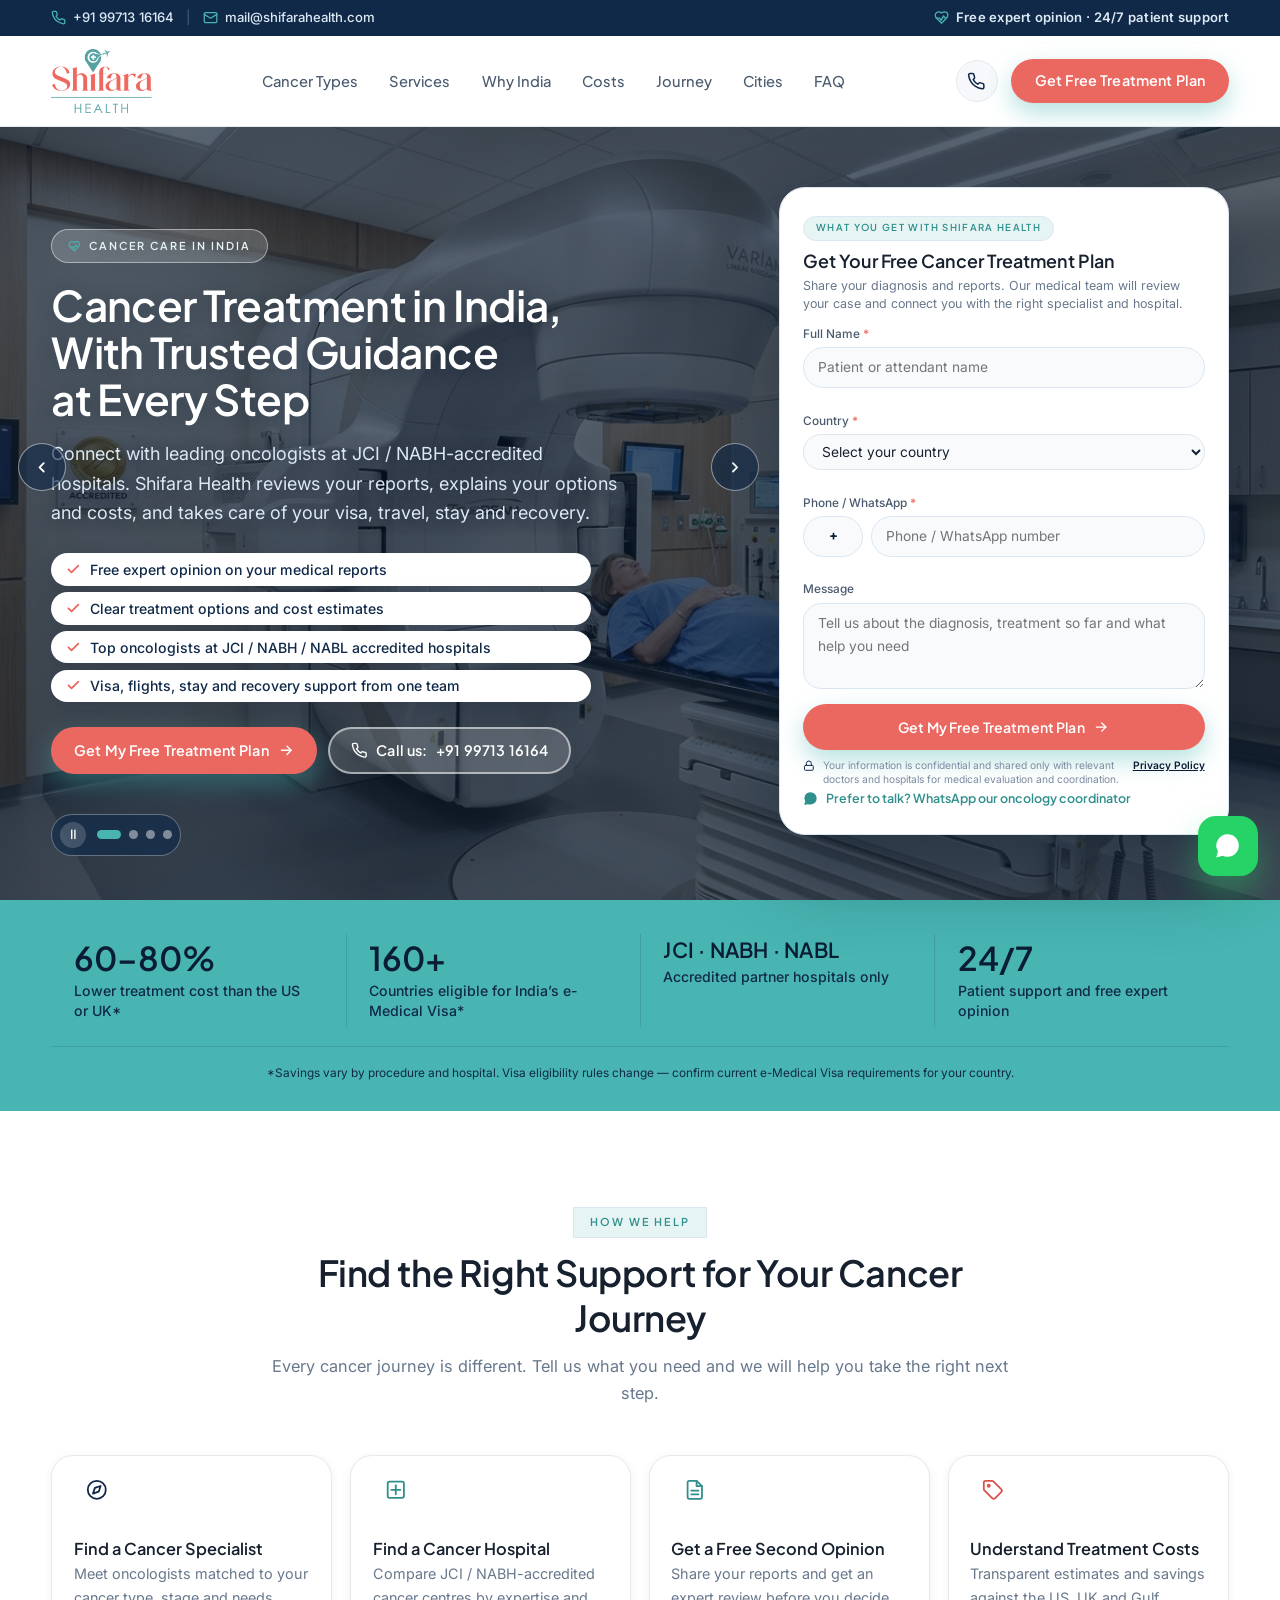
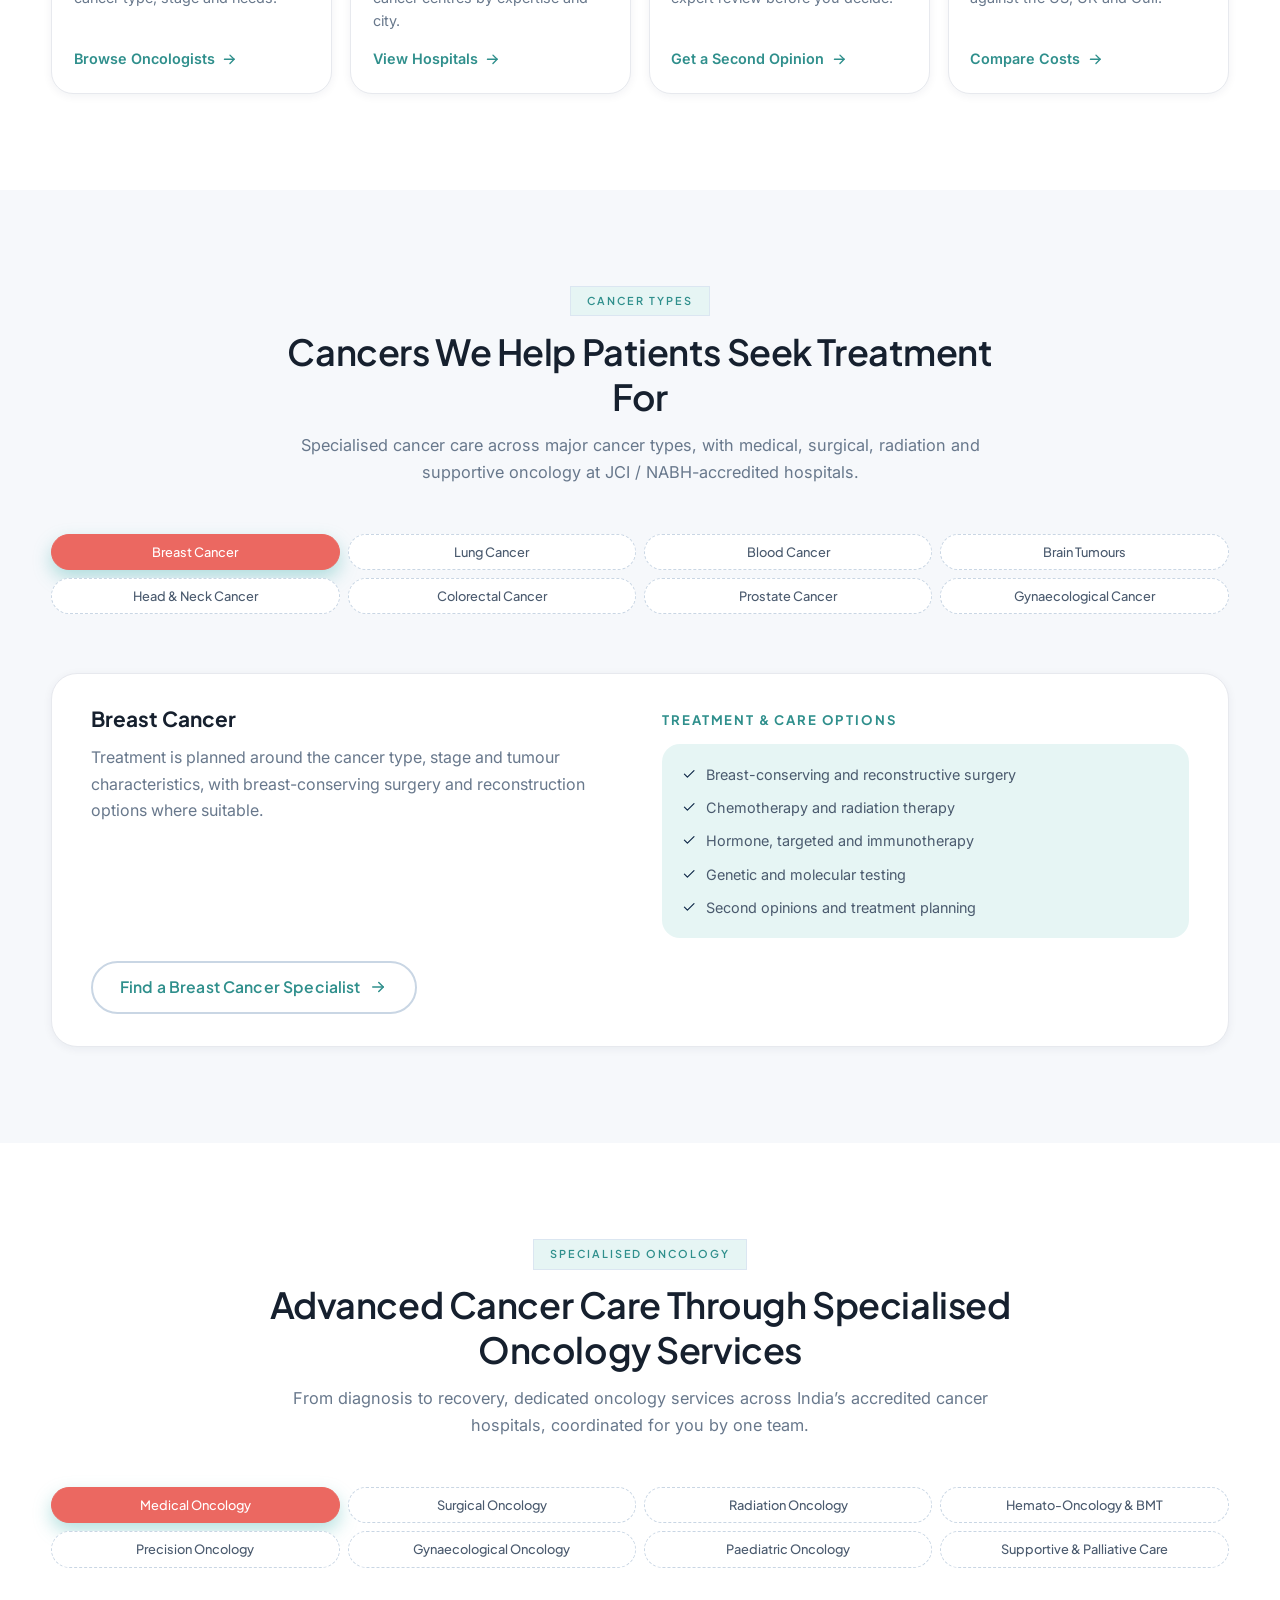
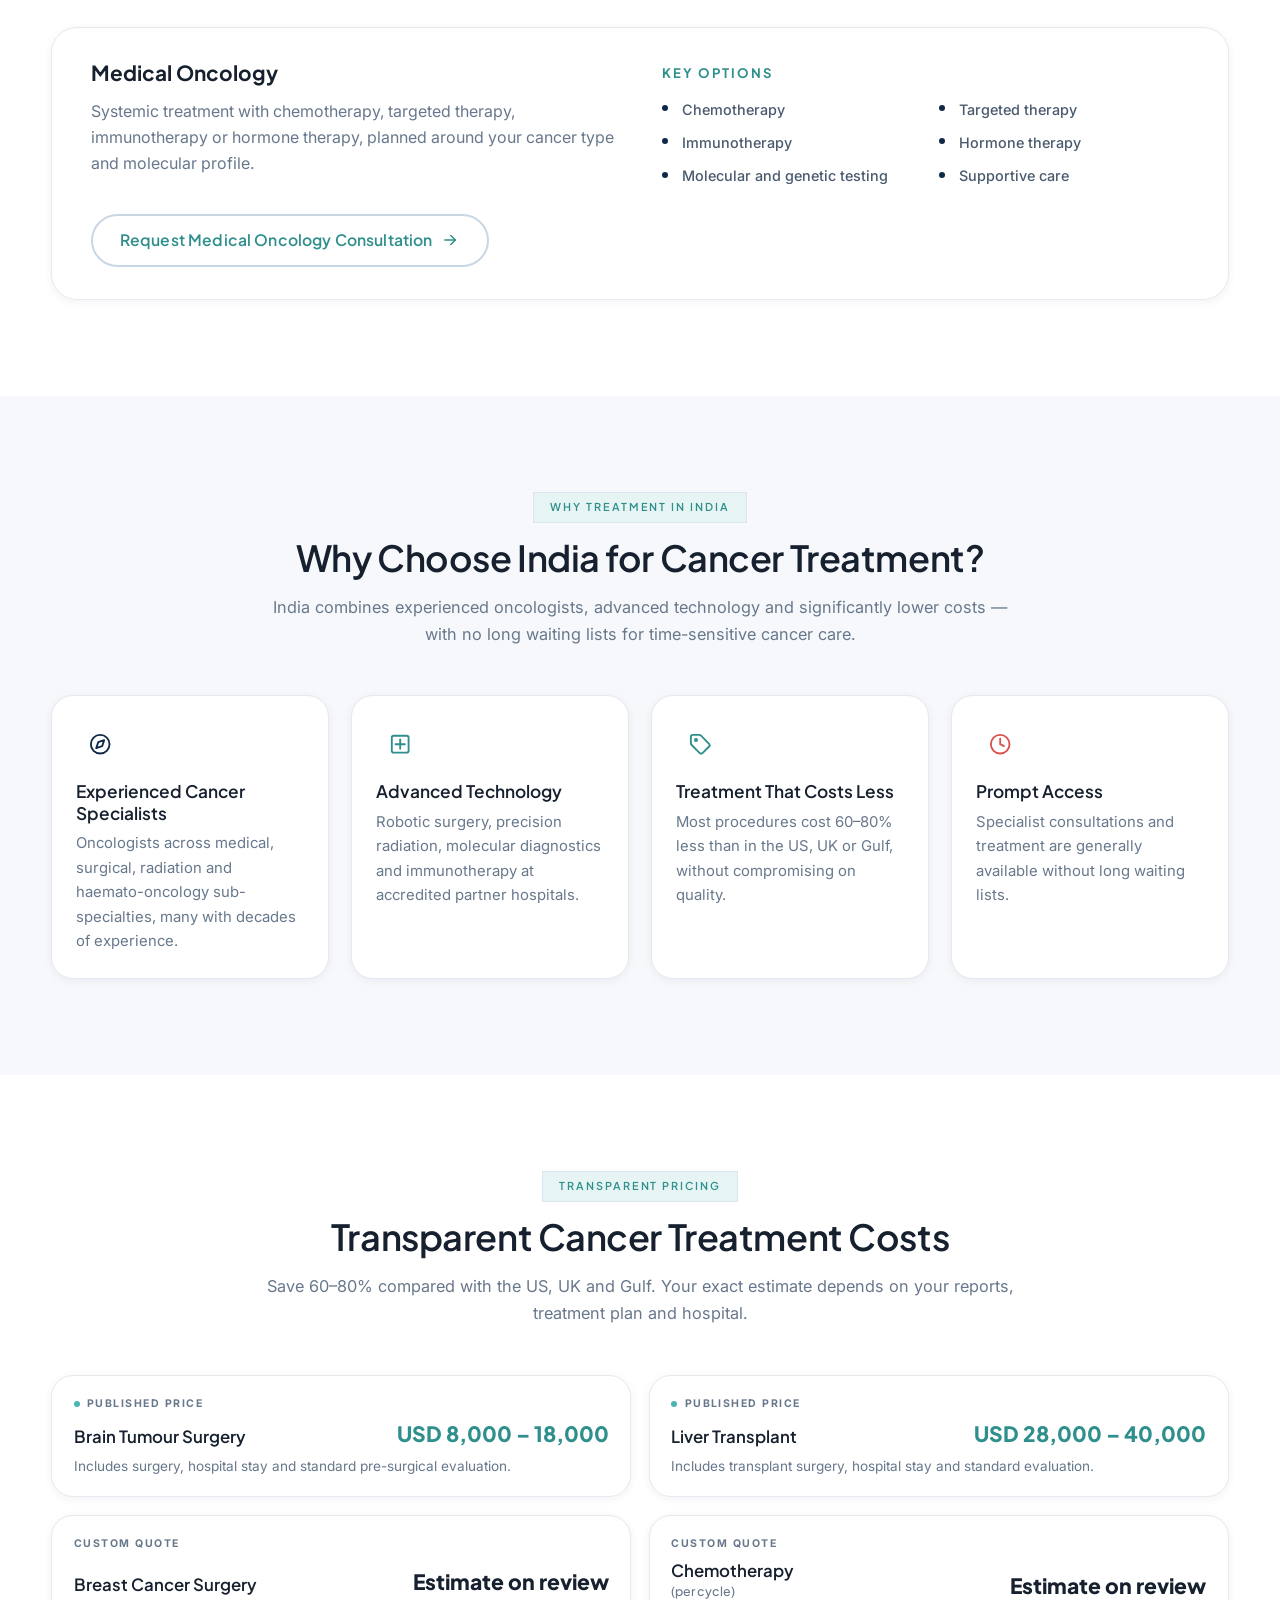
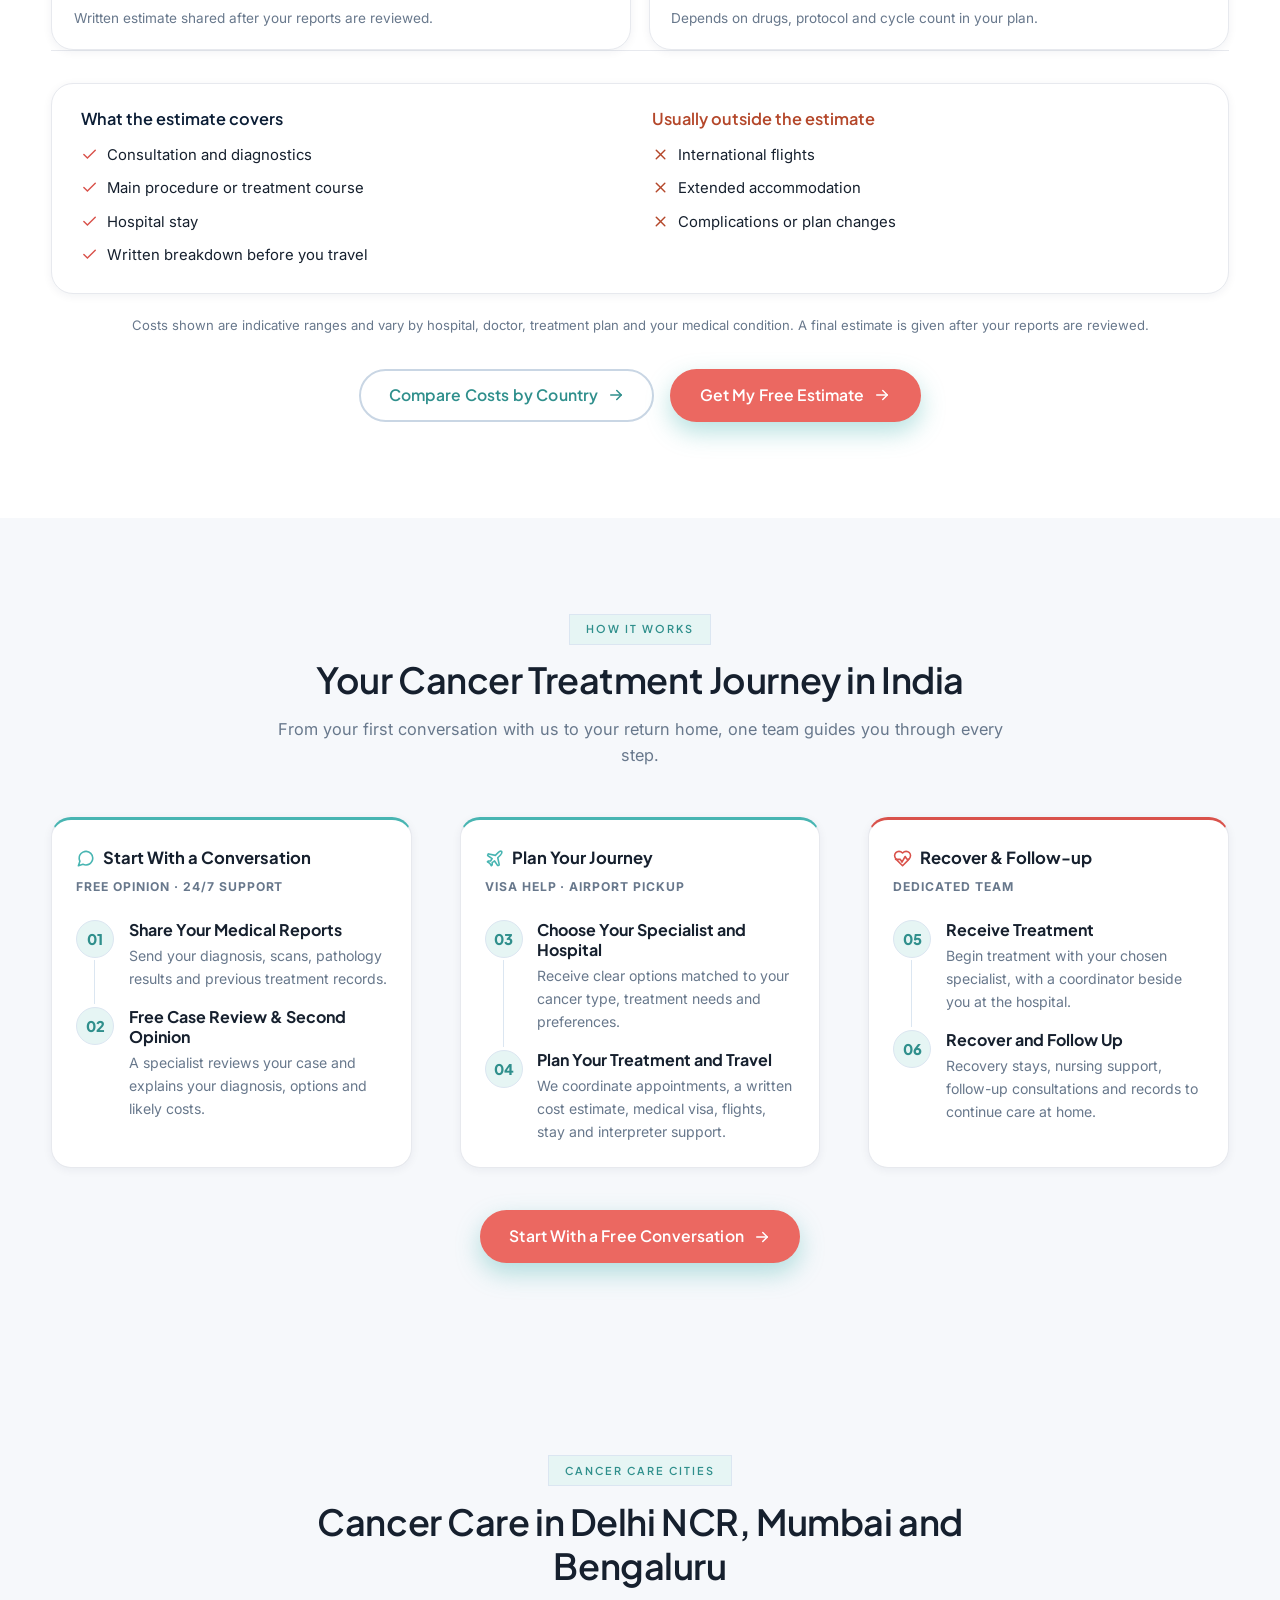
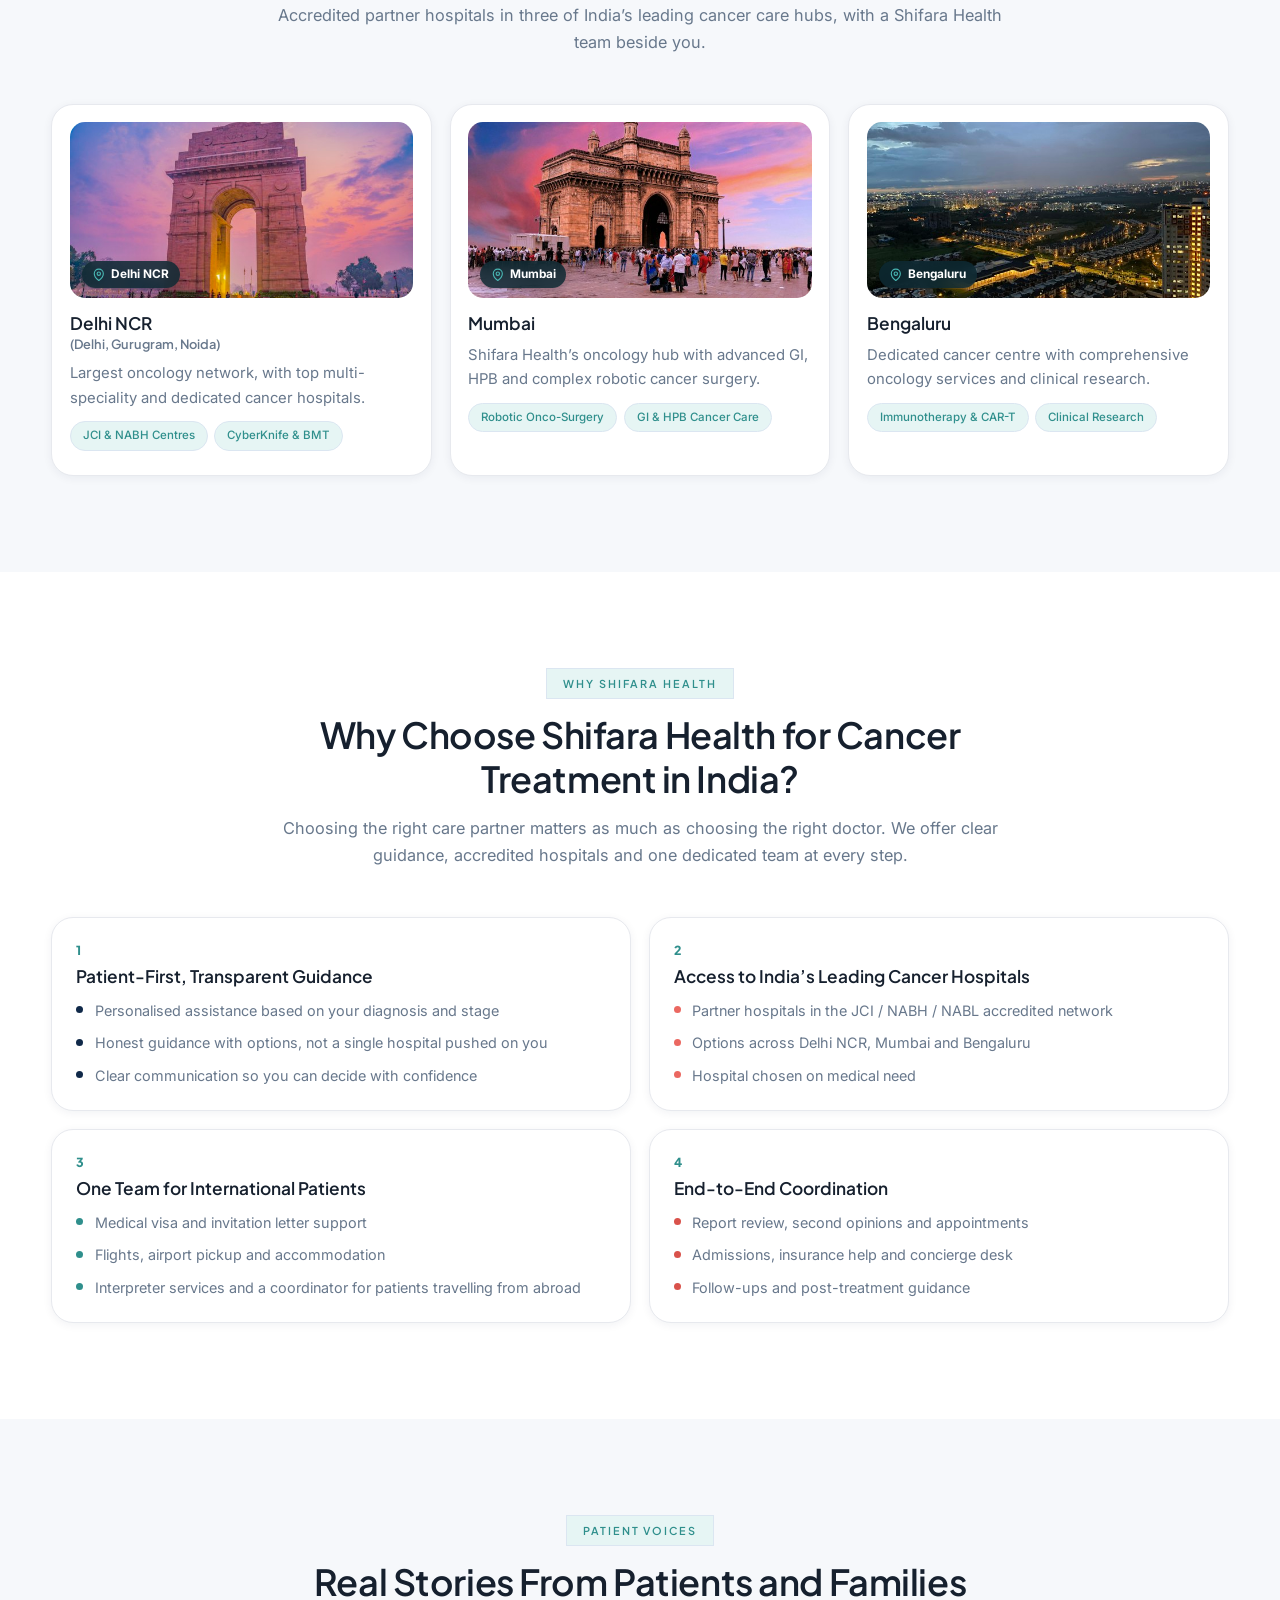
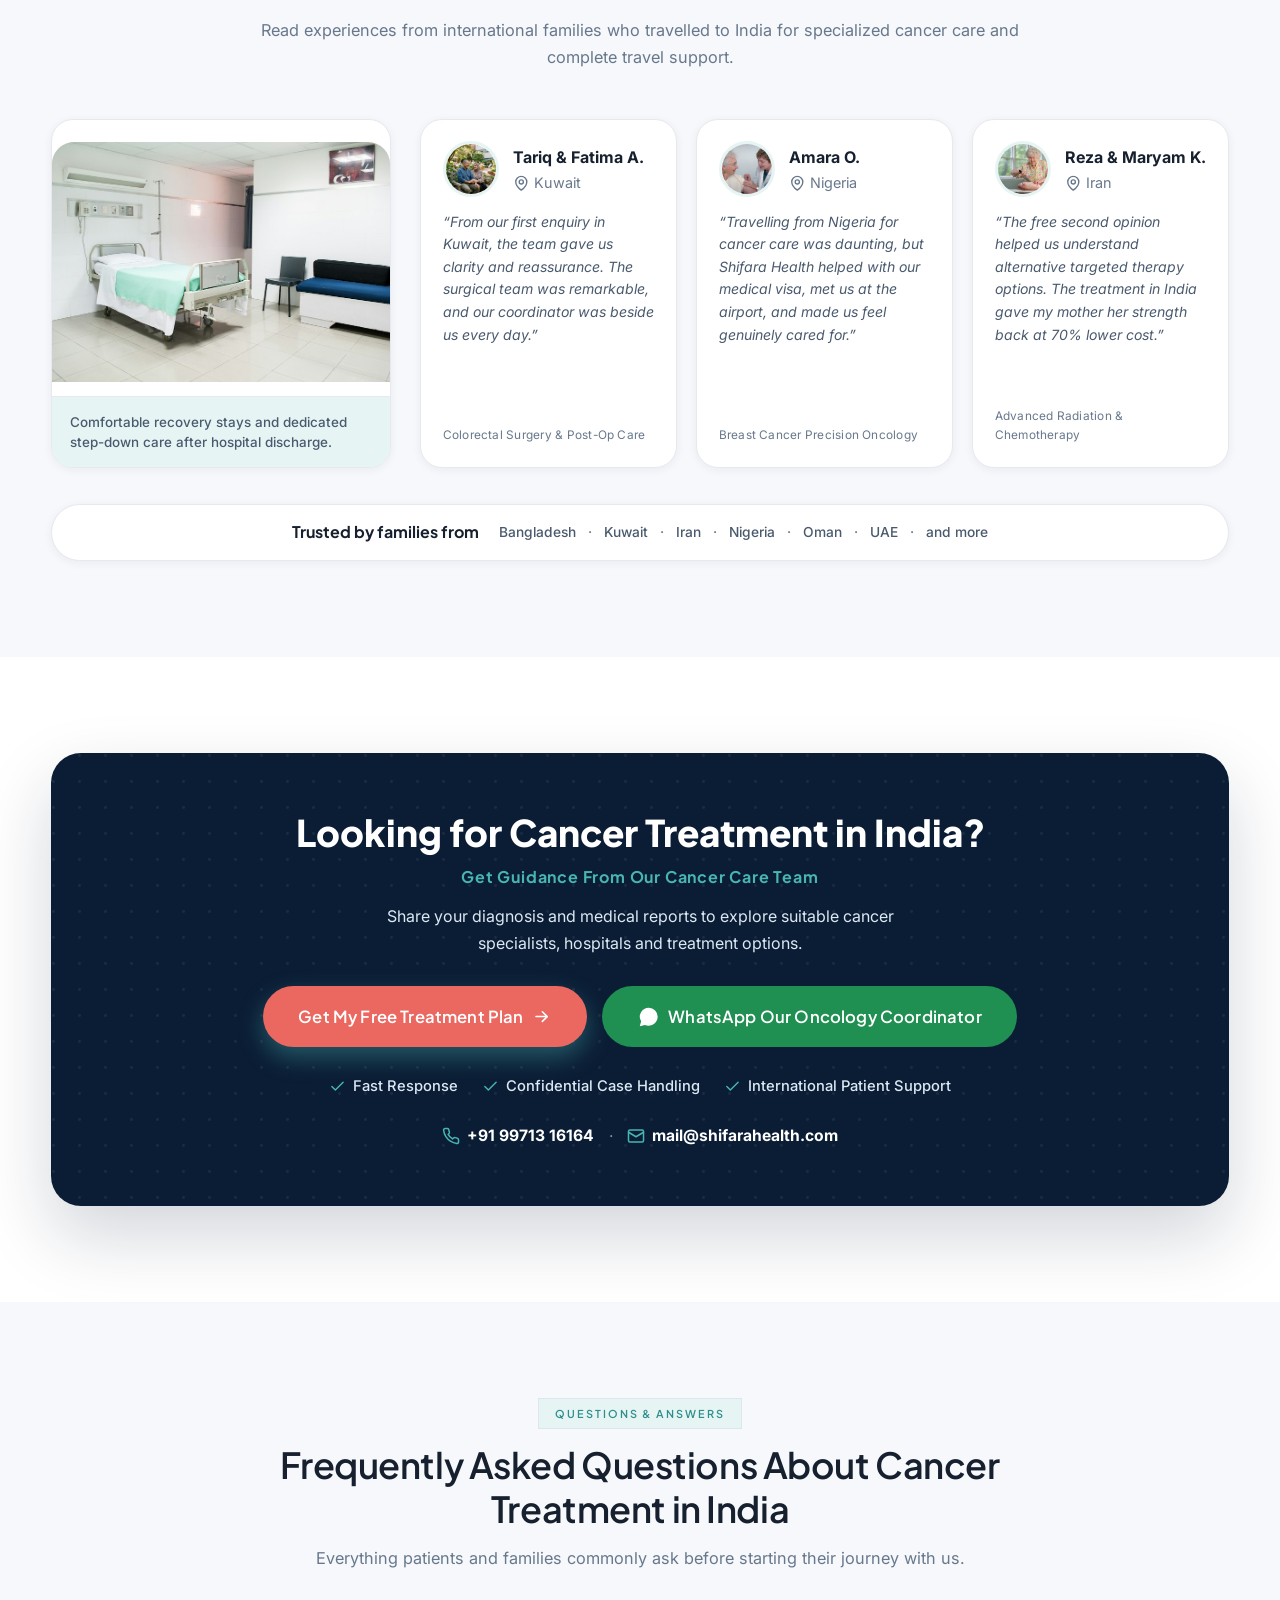
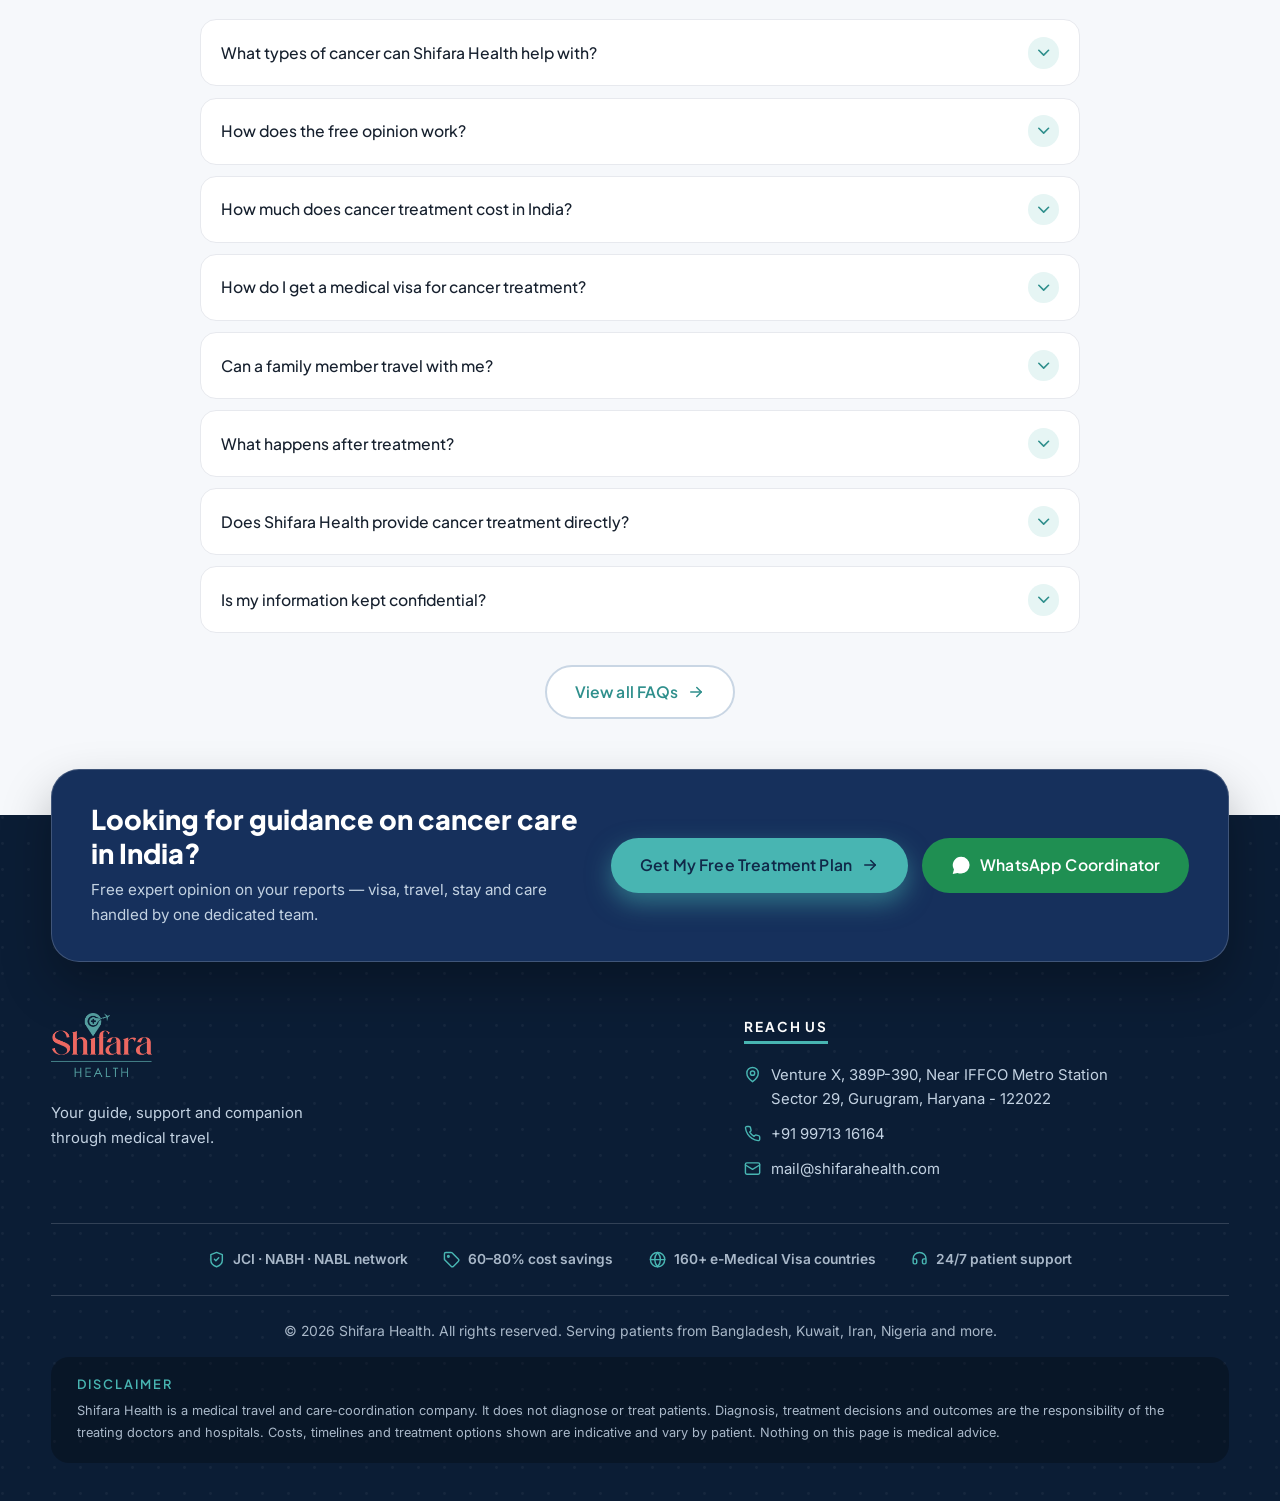
==== commit b6c17854: "Rebrand landing page to Shifara Health and shorten the page - Apply Shifara navy, teal and coral pal" ====
--- a/cancer-treatment-landing-page/index.html
+++ b/cancer-treatment-landing-page/index.html
@@ -5,30 +5,28 @@
   <meta name="viewport" content="width=device-width, initial-scale=1.0">
 
   <!-- ============================================================
-       SEO — per the Content Requirement Sheet (Section B)
-       Replace [Brand] / [domain.com] when the brand is finalised.
-       Suggested URL : /cancer-treatment-india/   [CONFIRM per doc]
+       SEO — Cancer Treatment in India landing page
   ============================================================= -->
-  <title>Cancer Treatment in India – Top Oncologists | [Brand]</title>
-  <meta name="description" content="Free cancer treatment plan in India. Top oncologists at JCI/NABH hospitals, with visa, travel & recovery handled by [Brand].">
+  <title>Cancer Treatment in India – Top Oncologists | Shifara Health</title>
+  <meta name="description" content="Free cancer treatment plan in India. Top oncologists at JCI/NABH hospitals, with visa, travel & recovery handled by Shifara Health.">
   <meta name="robots" content="index, follow">
-  <link rel="canonical" href="https://[domain.com]/cancer-treatment-india/">
+  <link rel="canonical" href="https://shifarahealth.com/cancer-treatment-india/">
 
   <!-- Open Graph -->
   <meta property="og:type" content="website">
-  <meta property="og:title" content="Cancer Treatment in India – Top Oncologists | [Brand]">
-  <meta property="og:description" content="Free cancer treatment plan in India. Top oncologists at JCI/NABH hospitals, with visa, travel & recovery handled by [Brand].">
-  <meta property="og:url" content="https://[domain.com]/cancer-treatment-india/">
-  <meta property="og:image" content="https://[domain.com]/assets/og-cancer-treatment-india.jpg">
-  <meta name="theme-color" content="#0f6272">
-
-  <!-- Favicon (inline SVG heart-cross mark) -->
-  <link rel="icon" href="data:image/svg+xml,%3Csvg xmlns='http://www.w3.org/2000/svg' viewBox='0 0 64 64'%3E%3Crect width='64' height='64' rx='14' fill='%230f6272'/%3E%3Cpath d='M32 50C20 41 12 34 12 24a10 10 0 0 1 20-3 10 10 0 0 1 20 3c0 10-8 17-20 26z' fill='%23ffffff'/%3E%3Cpath d='M29 22h6v6h6v6h-6v6h-6v-6h-6v-6h6z' fill='%230f6272'/%3E%3C/svg%3E">
+  <meta property="og:title" content="Cancer Treatment in India – Top Oncologists | Shifara Health">
+  <meta property="og:description" content="Free cancer treatment plan in India. Top oncologists at JCI/NABH hospitals, with visa, travel & recovery handled by Shifara Health.">
+  <meta property="og:url" content="https://shifarahealth.com/cancer-treatment-india/">
+  <meta property="og:image" content="https://shifarahealth.com/assets/images/hero-slide-1.jpg">
+  <meta name="theme-color" content="#102949">
+
+  <!-- Favicon -->
+  <link rel="icon" type="image/png" href="assets/images/favicon.png">
 
   <!-- Fonts -->
   <link rel="preconnect" href="https://fonts.googleapis.com">
   <link rel="preconnect" href="https://fonts.gstatic.com" crossorigin="">
-  <link href="https://fonts.googleapis.com/css2?family=Poppins:wght@300;400;500;600;700&family=Inter:wght@400;500;600;700&display=swap" rel="stylesheet">
+  <link href="https://fonts.googleapis.com/css2?family=Plus+Jakarta+Sans:wght@400;500;600;700;800&family=Inter:wght@400;500;600;700&display=swap" rel="stylesheet">
 
   <!-- Hero banner: load the first slide immediately -->
   <link rel="preload" as="image" href="assets/images/hero-slide-1.jpg" fetchpriority="high">
@@ -53,17 +51,13 @@
     "@context": "https://schema.org",
     "@type": "FAQPage",
     "mainEntity": [
-      {"@type": "Question","name": "What types of cancer can [Brand] help with?","acceptedAnswer": {"@type": "Answer","text": "[Brand] guides you to specialists and hospitals for breast, lung, blood, brain, head and neck, colorectal, liver, pancreatic, prostate, gynaecological, stomach and paediatric cancers, and others on request."}},
+      {"@type": "Question","name": "What types of cancer can Shifara Health help with?","acceptedAnswer": {"@type": "Answer","text": "Shifara Health guides you to specialists and hospitals for breast, lung, blood, brain, head and neck, colorectal, prostate and gynaecological cancers, and others on request."}},
       {"@type": "Question","name": "How does the free opinion work?","acceptedAnswer": {"@type": "Answer","text": "Share your reports through the form or WhatsApp. Our medical team reviews your case and connects you with a suitable specialist who explains your diagnosis and options."}},
-      {"@type": "Question","name": "Can I speak to an oncologist online before I travel?","acceptedAnswer": {"@type": "Answer","text": "Yes. Video consultation is available with Indian specialists, so you can discuss your reports before deciding whether to travel. Availability depends on the specialist."}},
       {"@type": "Question","name": "How much does cancer treatment cost in India?","acceptedAnswer": {"@type": "Answer","text": "Most procedures cost 60–80% less than in the US, UK or Gulf. The final cost depends on cancer type, stage, treatment plan, hospital, medicines, diagnostics and length of stay. For example, brain tumour surgery is listed at USD 8,000–18,000. You receive a written estimate after your reports are reviewed."}},
       {"@type": "Question","name": "How do I get a medical visa for cancer treatment?","acceptedAnswer": {"@type": "Answer","text": "Our team helps with the complete medical visa process, including invitation letters and travel documents. Citizens of 160+ countries can apply for India's e-Medical Visa. Rules change, so we confirm the current requirements for your country."}},
-      {"@type": "Question","name": "Are the hospitals safe and accredited?","acceptedAnswer": {"@type": "Answer","text": "We work only with hospitals in the JCI, NABH and NABL accredited network, which meet strict quality standards."}},
       {"@type": "Question","name": "Can a family member travel with me?","acceptedAnswer": {"@type": "Answer","text": "Yes. We arrange accommodation, local transport, translator support and dietary help for companions, and can organise sightseeing during longer stays."}},
       {"@type": "Question","name": "What happens after treatment?","acceptedAnswer": {"@type": "Answer","text": "We arrange recovery stays, professional nurses and caregivers, and follow-up consultations. We also help with medical records and guidance so you can continue care at home."}},
-      {"@type": "Question","name": "Which documents should I share?","acceptedAnswer": {"@type": "Answer","text": "Your diagnosis and biopsy or pathology reports, scans (CT, MRI, PET-CT), blood tests, previous treatment records and current medicines. If you plan to travel, a passport copy helps us start the visa process."}},
-      {"@type": "Question","name": "Can you arrange an air ambulance?","acceptedAnswer": {"@type": "Answer","text": "Yes. Our Air Ambulance service supports patients who need a medically supervised transfer."}},
-      {"@type": "Question","name": "Does [Brand] provide cancer treatment directly?","acceptedAnswer": {"@type": "Answer","text": "[Brand] is a medical travel and care-coordination company. Diagnosis and treatment are provided by the doctors and hospitals you choose."}},
+      {"@type": "Question","name": "Does Shifara Health provide cancer treatment directly?","acceptedAnswer": {"@type": "Answer","text": "Shifara Health is a medical travel and care-coordination company. Diagnosis and treatment are provided by the doctors and hospitals you choose."}},
       {"@type": "Question","name": "Is my information kept confidential?","acceptedAnswer": {"@type": "Answer","text": "Yes. Your reports are shared only with the doctors and hospitals involved in evaluating your case, in line with our Privacy Policy."}}
     ]
   }
@@ -106,11 +100,6 @@
       <symbol id="i-lock" viewBox="0 0 24 24"><rect x="3" y="11" width="18" height="10" rx="2"/><path d="M7 11V7a5 5 0 0 1 10 0v4"/></symbol>
       <symbol id="i-map" viewBox="0 0 24 24"><path d="M20 10c0 6-8 12-8 12s-8-6-8-12a8 8 0 0 1 16 0Z"/><circle cx="12" cy="10" r="3"/></symbol>
       <symbol id="i-x" viewBox="0 0 24 24"><path d="M18 6 6 18"/><path d="m6 6 12 12"/></symbol>
-      <symbol id="i-ig" viewBox="0 0 24 24"><rect x="3" y="3" width="18" height="18" rx="5"/><circle cx="12" cy="12" r="4"/><circle cx="17.2" cy="6.8" r="1" fill="currentColor" stroke="none"/></symbol>
-      <symbol id="i-fb" viewBox="0 0 24 24"><path fill="currentColor" stroke="none" d="M13.5 22v-8h2.7l.4-3.1h-3.1V8.9c0-.9.25-1.5 1.55-1.5h1.65V4.6c-.29-.04-1.27-.12-2.42-.12-2.4 0-4.03 1.46-4.03 4.15v2.26H7.5V14h2.75v8z"/></symbol>
-      <symbol id="i-in" viewBox="0 0 24 24"><path fill="currentColor" stroke="none" d="M4.98 3.5a2.5 2.5 0 1 0 0 5 2.5 2.5 0 0 0 0-5zM3 9.5h4v11H3zM9.5 9.5h3.8v1.5h.05c.53-.95 1.83-1.95 3.77-1.95 4.03 0 4.78 2.5 4.78 5.75v5.7h-4v-5.05c0-1.2-.02-2.75-1.68-2.75-1.68 0-1.94 1.31-1.94 2.66v5.14h-4z"/></symbol>
-      <symbol id="i-yt" viewBox="0 0 24 24"><rect x="2" y="5" width="20" height="14" rx="4"/><path fill="currentColor" stroke="none" d="m10 8.8 6 3.2-6 3.2z"/></symbol>
-      <symbol id="i-xs" viewBox="0 0 24 24"><path fill="currentColor" stroke="none" d="M17.6 3h3.2l-7 8 8.2 10h-6.4l-5-6.1-5.7 6.1H1.7l7.5-8.6L1.3 3h6.6l4.5 5.6z"/></symbol>
       <symbol id="i-user" viewBox="0 0 24 24"><path d="M19 21v-2a4 4 0 0 0-4-4H9a4 4 0 0 0-4 4v2"/><circle cx="12" cy="7" r="4"/></symbol>
     </defs>
   </svg>
@@ -126,12 +115,12 @@
         <div class="topbar-contact">
           <a data-contact="phoneLink" href="#" data-event="call_click">
             <svg class="ic" aria-hidden="true"><use href="#i-phone"/></svg>
-            <span data-contact="phoneText">+91 XXXXX XXXXX</span>
+            <span data-contact="phoneText">+91 99713 16164</span>
           </a>
           <span class="topbar-sep" aria-hidden="true">|</span>
           <a data-contact="mailLink" href="#" data-event="email_click">
             <svg class="ic" aria-hidden="true"><use href="#i-mail"/></svg>
-            <span data-contact="mailText">hello@[brand].com</span>
+            <span data-contact="mailText">mail@shifarahealth.com</span>
           </a>
         </div>
         <p class="topbar-note"><svg class="ic" aria-hidden="true"><use href="#i-heart"/></svg> Free expert opinion · 24/7 patient support</p>
@@ -141,11 +130,8 @@
     <!-- Main navbar: on-page anchors only (visitors stay on the page per doc) -->
     <nav class="navbar" aria-label="Page navigation">
       <div class="container navbar-inner">
-        <a class="logo" href="#top" aria-label="[Brand] – home">
-          <span class="logo-mark" aria-hidden="true">
-            <svg viewBox="0 0 64 64"><rect width="64" height="64" rx="14" fill="var(--brand)"/><path d="M32 50C20 41 12 34 12 24a10 10 0 0 1 20-3 10 10 0 0 1 20 3c0 10-8 17-20 26z" fill="#fff"/><path d="M29 22h6v6h6v6h-6v6h-6v-6h-6v-6h6z" fill="var(--brand)"/></svg>
-          </span>
-          <span class="logo-text">[Brand]<small>Health</small></span>
+        <a class="logo" href="#top" aria-label="Shifara Health – home">
+          <img class="logo-img" src="assets/images/shifara-logo.png" alt="Shifara Health" width="378" height="240">
         </a>
 
         <ul class="nav-links" id="navLinks">
@@ -188,7 +174,7 @@
         </a>
         <a class="drawer-phone" data-contact="phoneLink" href="#" data-event="call_click">
           <svg class="ic" aria-hidden="true"><use href="#i-phone"/></svg>
-          <span data-contact="phoneText">+91 XXXXX XXXXX</span>
+          <span data-contact="phoneText">+91 99713 16164</span>
         </a>
       </div>
     </div>
@@ -211,7 +197,7 @@
               <div class="hero-slide-copy">
                 <p class="eyebrow"><svg class="ic" aria-hidden="true"><use href="#i-heart"/></svg> Cancer Care in India</p>
                 <h1>Cancer Treatment in India, With Trusted Guidance at&nbsp;Every&nbsp;Step</h1>
-                <p class="hero-sub">Connect with leading oncologists at JCI / NABH-accredited hospitals. [Brand] reviews your reports, explains your options and costs, and takes care of your visa, travel, stay and recovery.</p>
+                <p class="hero-sub">Connect with leading oncologists at JCI / NABH-accredited hospitals. Shifara Health reviews your reports, explains your options and costs, and takes care of your visa, travel, stay and recovery.</p>
                 <ul class="hero-benefits">
                   <li><svg class="ic" aria-hidden="true"><use href="#i-check"/></svg> Free expert opinion on your medical reports</li>
                   <li><svg class="ic" aria-hidden="true"><use href="#i-check"/></svg> Clear treatment options and cost estimates</li>
@@ -222,7 +208,7 @@
                   <a class="btn btn-primary" href="#lead-form" data-event="form_intent">Get My Free Treatment Plan <svg class="ic" aria-hidden="true"><use href="#i-arrow"/></svg></a>
                   <a class="btn btn-ghost" data-contact="phoneLink" href="#" data-event="call_click">
                     <svg class="ic" aria-hidden="true"><use href="#i-phone"/></svg>
-                    Call us: <span data-contact="phoneText">+91 XXXXX XXXXX</span>
+                    Call us: <span data-contact="phoneText">+91 99713 16164</span>
                   </a>
                 </div>
               </div>
@@ -294,7 +280,7 @@
       <div class="hero-capture">
         <div class="hero-form-wrap">
           <div class="hero-form" id="lead-form">
-            <p class="capture-eyebrow">What you get with [Brand]</p>
+            <p class="capture-eyebrow">What you get with Shifara Health</p>
             <h2>Get Your Free Cancer Treatment Plan</h2>
             <p class="form-sub">Share your diagnosis and reports. Our medical team will review your case and connect you with the right specialist and hospital.</p>
 
@@ -346,7 +332,7 @@
                 Your information is confidential and shared only with relevant doctors and hospitals for medical evaluation and coordination. <a href="/privacy-policy/">Privacy&nbsp;Policy</a>
               </p>
 
-              <p class="form-quote">“When cancer takes you far from home, the journey can feel overwhelming. [Brand] is your guide, support and companion through it all.”</p>
+              <p class="form-quote">“When cancer takes you far from home, the journey can feel overwhelming. Shifara Health is your guide, support and companion through it all.”</p>
 
               <a class="capture-wa" data-contact="waLink" href="#" target="_blank" rel="noopener" data-event="whatsapp_click">
                 <svg class="ic" aria-hidden="true"><use href="#i-whatsapp"/></svg> Prefer to talk? WhatsApp our oncology coordinator
@@ -371,7 +357,7 @@
 
     <!-- ========================================================
          SECTION 2 — TRUST BAR (4 cards + optional 5th)
-         [Brand] does not publish patient counts / ratings —
+         Shifara Health does not publish patient counts / ratings —
          do NOT add any until verified (doc warning).
     ========================================================== -->
     <section class="trustbar" aria-label="Why patients trust us">
@@ -414,51 +400,26 @@
           <a class="card support-card reveal" href="/doctors/" data-event="doctor_profile_click">
             <span class="icon-badge"><svg class="ic" aria-hidden="true"><use href="#i-compass"/></svg></span>
             <h3>Find a Cancer Specialist</h3>
-            <p>Meet oncologists matched to your cancer type, stage and treatment needs.</p>
+            <p>Meet oncologists matched to your cancer type, stage and needs.</p>
             <span class="card-link">Browse Oncologists <svg class="ic" aria-hidden="true"><use href="#i-arrow"/></svg></span>
           </a>
           <a class="card support-card reveal" href="/hospitals/" data-event="hospital_profile_click">
             <span class="icon-badge"><svg class="ic" aria-hidden="true"><use href="#i-hospital"/></svg></span>
             <h3>Find a Cancer Hospital</h3>
-            <p>Compare JCI / NABH-accredited cancer centres by expertise, city and facilities.</p>
+            <p>Compare JCI / NABH-accredited cancer centres by expertise and city.</p>
             <span class="card-link">View Hospitals <svg class="ic" aria-hidden="true"><use href="#i-arrow"/></svg></span>
           </a>
           <a class="card support-card reveal" href="#lead-form" data-event="form_intent">
             <span class="icon-badge"><svg class="ic" aria-hidden="true"><use href="#i-file"/></svg></span>
             <h3>Get a Free Second Opinion</h3>
-            <p>Share your reports and get an expert review before you decide on treatment.</p>
+            <p>Share your reports and get an expert review before you decide.</p>
             <span class="card-link">Get a Second Opinion <svg class="ic" aria-hidden="true"><use href="#i-arrow"/></svg></span>
           </a>
           <a class="card support-card reveal" href="#costs">
             <span class="icon-badge"><svg class="ic" aria-hidden="true"><use href="#i-tag"/></svg></span>
             <h3>Understand Treatment Costs</h3>
-            <p>See transparent cost estimates and how much you can save compared with the US, UK and Gulf.</p>
+            <p>Transparent estimates and savings against the US, UK and Gulf.</p>
             <span class="card-link">Compare Costs <svg class="ic" aria-hidden="true"><use href="#i-arrow"/></svg></span>
-          </a>
-          <a class="card support-card reveal" href="/video-consultation/">
-            <span class="icon-badge"><svg class="ic" aria-hidden="true"><use href="#i-video"/></svg></span>
-            <h3>Consult Online First</h3>
-            <p>Speak to an Indian oncologist by video before you travel.</p>
-            <span class="card-link">Book Video Consultation <svg class="ic" aria-hidden="true"><use href="#i-arrow"/></svg></span>
-          </a>
-          <a class="card support-card reveal" href="/concierge/">
-            <span class="icon-badge"><svg class="ic" aria-hidden="true"><use href="#i-plane"/></svg></span>
-            <h3>Plan Your Treatment Trip</h3>
-            <p>Medical visa, flights, airport pickup, stay and interpreter, all handled by one team.</p>
-            <span class="card-link">Talk to Concierge <svg class="ic" aria-hidden="true"><use href="#i-arrow"/></svg></span>
-          </a>
-          <!-- link pending per doc — no live Step-Down Care page on the site yet -->
-          <a class="card support-card reveal" href="#lead-form" data-event="form_intent">
-            <span class="icon-badge"><svg class="ic" aria-hidden="true"><use href="#i-bed"/></svg></span>
-            <h3>Recover in Comfort</h3>
-            <p>Medically supervised recovery stays, nurses and caregivers after you leave the hospital.</p>
-            <span class="card-link">Learn About Step-Down Care <svg class="ic" aria-hidden="true"><use href="#i-arrow"/></svg></span>
-          </a>
-          <a class="card support-card reveal" href="/air-ambulance/">
-            <span class="icon-badge"><svg class="ic" aria-hidden="true"><use href="#i-zap"/></svg></span>
-            <h3>Need an Urgent Transfer?</h3>
-            <p>Air ambulance support for patients who cannot travel on a commercial flight.</p>
-            <span class="card-link">Air Ambulance <svg class="ic" aria-hidden="true"><use href="#i-arrow"/></svg></span>
           </a>
         </div>
       </div>
@@ -483,46 +444,36 @@
             <button class="tab-btn" role="tab" aria-selected="false" data-panel="c-lung">Lung Cancer</button>
             <button class="tab-btn" role="tab" aria-selected="false" data-panel="c-blood">Blood Cancer</button>
             <button class="tab-btn" role="tab" aria-selected="false" data-panel="c-brain">Brain Tumours</button>
-            <button class="tab-btn" role="tab" aria-selected="false" data-panel="c-headneck">Head & Neck Cancer</button>
+            <button class="tab-btn" role="tab" aria-selected="false" data-panel="c-headneck">Head &amp; Neck Cancer</button>
             <button class="tab-btn" role="tab" aria-selected="false" data-panel="c-colorectal">Colorectal Cancer</button>
-            <button class="tab-btn" role="tab" aria-selected="false" data-panel="c-liver">Liver Cancer</button>
-            <button class="tab-btn" role="tab" aria-selected="false" data-panel="c-pancreatic">Pancreatic Cancer</button>
             <button class="tab-btn" role="tab" aria-selected="false" data-panel="c-prostate">Prostate Cancer</button>
-            <button class="tab-btn" role="tab" aria-selected="false" data-panel="c-gynae">Ovarian & Gynaecological Cancer</button>
-            <button class="tab-btn" role="tab" aria-selected="false" data-panel="c-stomach">Stomach Cancer</button>
-            <button class="tab-btn" role="tab" aria-selected="false" data-panel="c-paediatric">Paediatric Cancer</button>
+            <button class="tab-btn" role="tab" aria-selected="false" data-panel="c-gynae">Gynaecological Cancer</button>
           </div>
 
           <div class="tab-panels">
 
             <div class="tab-panel is-active" id="c-breast" role="tabpanel">
               <h3>Breast Cancer</h3>
-              <p>Breast cancer treatment is planned around the type and stage of the cancer, tumour characteristics and your overall health. [Brand] connects you with breast cancer specialists and hospitals for diagnosis, treatment planning and second opinions.</p>
-              <h4>Treatment & Care Options</h4>
+              <p>Treatment is planned around the cancer type, stage and tumour characteristics, with breast-conserving surgery and reconstruction options where suitable.</p>
+              <h4>Treatment &amp; Care Options</h4>
               <ul class="checklist">
-                <li><svg class="ic" aria-hidden="true"><use href="#i-check"/></svg> Breast-conserving surgery</li>
-                <li><svg class="ic" aria-hidden="true"><use href="#i-check"/></svg> Mastectomy and reconstructive surgery</li>
-                <li><svg class="ic" aria-hidden="true"><use href="#i-check"/></svg> Chemotherapy</li>
-                <li><svg class="ic" aria-hidden="true"><use href="#i-check"/></svg> Radiation therapy</li>
-                <li><svg class="ic" aria-hidden="true"><use href="#i-check"/></svg> Hormone therapy</li>
-                <li><svg class="ic" aria-hidden="true"><use href="#i-check"/></svg> Targeted therapy</li>
-                <li><svg class="ic" aria-hidden="true"><use href="#i-check"/></svg> Immunotherapy where clinically appropriate</li>
-                <li><svg class="ic" aria-hidden="true"><use href="#i-check"/></svg> Genetic and molecular testing where indicated</li>
+                <li><svg class="ic" aria-hidden="true"><use href="#i-check"/></svg> Breast-conserving and reconstructive surgery</li>
+                <li><svg class="ic" aria-hidden="true"><use href="#i-check"/></svg> Chemotherapy and radiation therapy</li>
+                <li><svg class="ic" aria-hidden="true"><use href="#i-check"/></svg> Hormone, targeted and immunotherapy</li>
+                <li><svg class="ic" aria-hidden="true"><use href="#i-check"/></svg> Genetic and molecular testing</li>
+                <li><svg class="ic" aria-hidden="true"><use href="#i-check"/></svg> Second opinions and treatment planning</li>
               </ul>
               <a class="btn btn-outline" href="#lead-form" data-event="form_intent">Find a Breast Cancer Specialist <svg class="ic" aria-hidden="true"><use href="#i-arrow"/></svg></a>
             </div>
 
             <div class="tab-panel" id="c-lung" role="tabpanel">
               <h3>Lung Cancer</h3>
-              <p>Lung cancer treatment depends on the cancer type, stage, molecular profile and your overall health. [Brand] connects you with multidisciplinary oncology teams for evaluation and treatment planning.</p>
-              <h4>Treatment & Care Options</h4>
+              <p>Care is planned around the cancer type, stage and molecular profile, with minimally invasive surgery and precision radiation available.</p>
+              <h4>Treatment &amp; Care Options</h4>
               <ul class="checklist">
-                <li><svg class="ic" aria-hidden="true"><use href="#i-check"/></svg> Lung cancer surgery</li>
                 <li><svg class="ic" aria-hidden="true"><use href="#i-check"/></svg> Minimally invasive and robotic surgery</li>
-                <li><svg class="ic" aria-hidden="true"><use href="#i-check"/></svg> Chemotherapy</li>
-                <li><svg class="ic" aria-hidden="true"><use href="#i-check"/></svg> Radiation therapy</li>
-                <li><svg class="ic" aria-hidden="true"><use href="#i-check"/></svg> Targeted therapy</li>
-                <li><svg class="ic" aria-hidden="true"><use href="#i-check"/></svg> Immunotherapy</li>
+                <li><svg class="ic" aria-hidden="true"><use href="#i-check"/></svg> Chemotherapy and radiation therapy</li>
+                <li><svg class="ic" aria-hidden="true"><use href="#i-check"/></svg> Targeted therapy and immunotherapy</li>
                 <li><svg class="ic" aria-hidden="true"><use href="#i-check"/></svg> Molecular testing</li>
                 <li><svg class="ic" aria-hidden="true"><use href="#i-check"/></svg> Multidisciplinary treatment planning</li>
               </ul>
@@ -531,15 +482,12 @@
 
             <div class="tab-panel" id="c-blood" role="tabpanel">
               <h3>Blood Cancer</h3>
-              <p>[Brand] helps you reach specialists for blood cancers including leukaemia, lymphoma and myeloma, with access to haematology and bone marrow transplant teams.</p>
-              <h4>Treatment & Care Options</h4>
+              <p>Specialists for leukaemia, lymphoma and myeloma, with haematology and bone marrow transplant teams.</p>
+              <h4>Treatment &amp; Care Options</h4>
               <ul class="checklist">
-                <li><svg class="ic" aria-hidden="true"><use href="#i-check"/></svg> Chemotherapy</li>
-                <li><svg class="ic" aria-hidden="true"><use href="#i-check"/></svg> Targeted therapy</li>
-                <li><svg class="ic" aria-hidden="true"><use href="#i-check"/></svg> Immunotherapy</li>
-                <li><svg class="ic" aria-hidden="true"><use href="#i-check"/></svg> Bone marrow transplant</li>
-                <li><svg class="ic" aria-hidden="true"><use href="#i-check"/></svg> Stem cell transplant</li>
-                <li><svg class="ic" aria-hidden="true"><use href="#i-check"/></svg> Cellular therapies where appropriate</li>
+                <li><svg class="ic" aria-hidden="true"><use href="#i-check"/></svg> Chemotherapy and targeted therapy</li>
+                <li><svg class="ic" aria-hidden="true"><use href="#i-check"/></svg> Immunotherapy and cellular therapies</li>
+                <li><svg class="ic" aria-hidden="true"><use href="#i-check"/></svg> Bone marrow and stem cell transplant</li>
                 <li><svg class="ic" aria-hidden="true"><use href="#i-check"/></svg> Molecular and genetic testing</li>
                 <li><svg class="ic" aria-hidden="true"><use href="#i-check"/></svg> Supportive care</li>
               </ul>
@@ -548,158 +496,75 @@
 
             <div class="tab-panel" id="c-brain" role="tabpanel">
               <h3>Brain Tumours</h3>
-              <p>Brain tumour treatment is planned around the type, grade and location of the tumour, its size and growth pattern, and your overall health. [Brand] connects you with neuro-oncology and neurosurgery specialists and hospitals for diagnosis, treatment planning and second opinions.</p>
+              <p>Neuro-oncology and neurosurgery teams plan treatment around the tumour type, grade and location, including awake surgery where suitable.</p>
               <p class="cost-badge"><svg class="ic" aria-hidden="true"><use href="#i-tag"/></svg> Indicative cost — Brain Tumour Surgery: <strong>USD 8,000 – 18,000</strong> <small>(final estimate after your reports are reviewed)</small></p>
-              <h4>Treatment & Care Options</h4>
+              <h4>Treatment &amp; Care Options</h4>
               <ul class="checklist">
-                <li><svg class="ic" aria-hidden="true"><use href="#i-check"/></svg> Brain tumour surgery and tumour resection</li>
+                <li><svg class="ic" aria-hidden="true"><use href="#i-check"/></svg> Brain tumour surgery and resection</li>
                 <li><svg class="ic" aria-hidden="true"><use href="#i-check"/></svg> Awake brain surgery where appropriate</li>
-                <li><svg class="ic" aria-hidden="true"><use href="#i-check"/></svg> Radiation therapy and stereotactic radiosurgery</li>
-                <li><svg class="ic" aria-hidden="true"><use href="#i-check"/></svg> Chemotherapy</li>
-                <li><svg class="ic" aria-hidden="true"><use href="#i-check"/></svg> Targeted therapy for eligible tumours</li>
-                <li><svg class="ic" aria-hidden="true"><use href="#i-check"/></svg> Immunotherapy where clinically appropriate</li>
-                <li><svg class="ic" aria-hidden="true"><use href="#i-check"/></svg> Molecular and genetic tumour testing</li>
-                <li><svg class="ic" aria-hidden="true"><use href="#i-check"/></svg> Rehabilitation and supportive neurological care</li>
+                <li><svg class="ic" aria-hidden="true"><use href="#i-check"/></svg> Radiation and stereotactic radiosurgery</li>
+                <li><svg class="ic" aria-hidden="true"><use href="#i-check"/></svg> Chemotherapy and targeted therapy</li>
+                <li><svg class="ic" aria-hidden="true"><use href="#i-check"/></svg> Molecular tumour testing and rehabilitation</li>
               </ul>
               <a class="btn btn-outline" href="#lead-form" data-event="form_intent">Find a Brain Tumour Specialist <svg class="ic" aria-hidden="true"><use href="#i-arrow"/></svg></a>
             </div>
 
             <div class="tab-panel" id="c-headneck" role="tabpanel">
-              <h3>Head & Neck Cancer</h3>
-              <p>Head and neck cancer treatment is planned around the location and stage of the cancer, tumour characteristics and your overall health. [Brand] connects you with head and neck cancer specialists and hospitals for diagnosis, treatment planning and second opinions.</p>
-              <h4>Treatment & Care Options</h4>
+              <h3>Head &amp; Neck Cancer</h3>
+              <p>Care for cancers of the mouth, throat, larynx and salivary glands, including reconstruction and speech rehabilitation.</p>
+              <h4>Treatment &amp; Care Options</h4>
               <ul class="checklist">
                 <li><svg class="ic" aria-hidden="true"><use href="#i-check"/></svg> Surgery and tumour removal</li>
                 <li><svg class="ic" aria-hidden="true"><use href="#i-check"/></svg> Reconstructive surgery where required</li>
-                <li><svg class="ic" aria-hidden="true"><use href="#i-check"/></svg> Radiation therapy</li>
-                <li><svg class="ic" aria-hidden="true"><use href="#i-check"/></svg> Chemotherapy</li>
-                <li><svg class="ic" aria-hidden="true"><use href="#i-check"/></svg> Targeted therapy</li>
-                <li><svg class="ic" aria-hidden="true"><use href="#i-check"/></svg> Immunotherapy where clinically appropriate</li>
-                <li><svg class="ic" aria-hidden="true"><use href="#i-check"/></svg> Molecular and biomarker testing where indicated</li>
-                <li><svg class="ic" aria-hidden="true"><use href="#i-check"/></svg> Speech, swallowing and nutritional rehabilitation</li>
-              </ul>
-              <a class="btn btn-outline" href="#lead-form" data-event="form_intent">Find a Head & Neck Cancer Specialist <svg class="ic" aria-hidden="true"><use href="#i-arrow"/></svg></a>
+                <li><svg class="ic" aria-hidden="true"><use href="#i-check"/></svg> Radiation and chemotherapy</li>
+                <li><svg class="ic" aria-hidden="true"><use href="#i-check"/></svg> Targeted therapy and immunotherapy</li>
+                <li><svg class="ic" aria-hidden="true"><use href="#i-check"/></svg> Speech, swallowing and nutritional support</li>
+              </ul>
+              <a class="btn btn-outline" href="#lead-form" data-event="form_intent">Find a Head &amp; Neck Cancer Specialist <svg class="ic" aria-hidden="true"><use href="#i-arrow"/></svg></a>
             </div>
 
             <div class="tab-panel" id="c-colorectal" role="tabpanel">
               <h3>Colorectal Cancer</h3>
-              <p>Colorectal cancer treatment is planned around the location and stage of the cancer, tumour characteristics and your overall health. [Brand] connects you with colorectal and GI cancer specialists and hospitals for diagnosis, treatment planning and second opinions.</p>
-              <h4>Treatment & Care Options</h4>
+              <p>Colon and rectal cancer care with minimally invasive surgery, stoma support and treatment planning for advanced disease.</p>
+              <h4>Treatment &amp; Care Options</h4>
               <ul class="checklist">
                 <li><svg class="ic" aria-hidden="true"><use href="#i-check"/></svg> Colon or rectal cancer surgery</li>
-                <li><svg class="ic" aria-hidden="true"><use href="#i-check"/></svg> Minimally invasive and robotic surgery where appropriate</li>
-                <li><svg class="ic" aria-hidden="true"><use href="#i-check"/></svg> Chemotherapy</li>
-                <li><svg class="ic" aria-hidden="true"><use href="#i-check"/></svg> Radiation therapy, particularly for selected rectal cancers</li>
-                <li><svg class="ic" aria-hidden="true"><use href="#i-check"/></svg> Targeted therapy</li>
-                <li><svg class="ic" aria-hidden="true"><use href="#i-check"/></svg> Immunotherapy for eligible patients</li>
-                <li><svg class="ic" aria-hidden="true"><use href="#i-check"/></svg> Molecular and genetic testing</li>
-                <li><svg class="ic" aria-hidden="true"><use href="#i-check"/></svg> Stoma care and supportive rehabilitation</li>
+                <li><svg class="ic" aria-hidden="true"><use href="#i-check"/></svg> Minimally invasive and robotic surgery</li>
+                <li><svg class="ic" aria-hidden="true"><use href="#i-check"/></svg> Chemotherapy and radiation therapy</li>
+                <li><svg class="ic" aria-hidden="true"><use href="#i-check"/></svg> Targeted therapy and immunotherapy</li>
+                <li><svg class="ic" aria-hidden="true"><use href="#i-check"/></svg> Stoma care and rehabilitation</li>
               </ul>
               <a class="btn btn-outline" href="#lead-form" data-event="form_intent">Find a Colorectal Cancer Specialist <svg class="ic" aria-hidden="true"><use href="#i-arrow"/></svg></a>
-            </div>
-
-            <div class="tab-panel" id="c-liver" role="tabpanel">
-              <h3>Liver Cancer</h3>
-              <p>Liver cancer treatment is planned around the type, stage and location of the tumour, liver function, any underlying liver disease and your overall health. [Brand] connects you with liver cancer and transplant specialists for diagnosis, treatment planning and second opinions.</p>
-              <p class="cost-badge"><svg class="ic" aria-hidden="true"><use href="#i-tag"/></svg> Indicative cost — Liver Transplant: <strong>USD 28,000 – 40,000</strong> <small>(final estimate after your reports are reviewed)</small></p>
-              <h4>Treatment & Care Options</h4>
-              <ul class="checklist">
-                <li><svg class="ic" aria-hidden="true"><use href="#i-check"/></svg> Liver resection surgery</li>
-                <li><svg class="ic" aria-hidden="true"><use href="#i-check"/></svg> Liver transplantation for eligible patients</li>
-                <li><svg class="ic" aria-hidden="true"><use href="#i-check"/></svg> Ablation therapies</li>
-                <li><svg class="ic" aria-hidden="true"><use href="#i-check"/></svg> Transarterial therapies such as TACE or TARE</li>
-                <li><svg class="ic" aria-hidden="true"><use href="#i-check"/></svg> Radiation therapy where appropriate</li>
-                <li><svg class="ic" aria-hidden="true"><use href="#i-check"/></svg> Targeted therapy</li>
-                <li><svg class="ic" aria-hidden="true"><use href="#i-check"/></svg> Immunotherapy</li>
-                <li><svg class="ic" aria-hidden="true"><use href="#i-check"/></svg> Molecular and biomarker testing where indicated</li>
-              </ul>
-              <a class="btn btn-outline" href="#lead-form" data-event="form_intent">Find a Liver Cancer Specialist <svg class="ic" aria-hidden="true"><use href="#i-arrow"/></svg></a>
-            </div>
-
-            <div class="tab-panel" id="c-pancreatic" role="tabpanel">
-              <h3>Pancreatic Cancer</h3>
-              <p>Pancreatic cancer treatment is planned around the tumour’s location and stage, whether it can be removed surgically, tumour characteristics and your overall health. [Brand] connects you with pancreatic cancer specialists and hospitals for diagnosis, treatment planning and second opinions.</p>
-              <h4>Treatment & Care Options</h4>
-              <ul class="checklist">
-                <li><svg class="ic" aria-hidden="true"><use href="#i-check"/></svg> Pancreatic cancer surgery, including Whipple procedure where appropriate</li>
-                <li><svg class="ic" aria-hidden="true"><use href="#i-check"/></svg> Distal pancreatectomy for selected tumours</li>
-                <li><svg class="ic" aria-hidden="true"><use href="#i-check"/></svg> Chemotherapy</li>
-                <li><svg class="ic" aria-hidden="true"><use href="#i-check"/></svg> Radiation therapy</li>
-                <li><svg class="ic" aria-hidden="true"><use href="#i-check"/></svg> Targeted therapy for eligible patients</li>
-                <li><svg class="ic" aria-hidden="true"><use href="#i-check"/></svg> Immunotherapy where clinically appropriate</li>
-                <li><svg class="ic" aria-hidden="true"><use href="#i-check"/></svg> Molecular and genetic testing</li>
-                <li><svg class="ic" aria-hidden="true"><use href="#i-check"/></svg> Biliary and nutritional supportive care</li>
-              </ul>
-              <a class="btn btn-outline" href="#lead-form" data-event="form_intent">Find a Pancreatic Cancer Specialist <svg class="ic" aria-hidden="true"><use href="#i-arrow"/></svg></a>
             </div>
 
             <div class="tab-panel" id="c-prostate" role="tabpanel">
               <h3>Prostate Cancer</h3>
-              <p>Prostate cancer treatment is planned around the stage, grade, PSA level, tumour characteristics, age and overall health. [Brand] connects you with urology and uro-oncology specialists and hospitals for diagnosis, treatment planning and second opinions.</p>
-              <h4>Treatment & Care Options</h4>
+              <p>Treatment is planned around stage, grade, PSA level and overall health, with robotic surgery and precision radiation options.</p>
+              <h4>Treatment &amp; Care Options</h4>
               <ul class="checklist">
-                <li><svg class="ic" aria-hidden="true"><use href="#i-check"/></svg> Active surveillance for selected low-risk cancers</li>
-                <li><svg class="ic" aria-hidden="true"><use href="#i-check"/></svg> Radical prostatectomy</li>
-                <li><svg class="ic" aria-hidden="true"><use href="#i-check"/></svg> Robotic-assisted prostate surgery where appropriate</li>
-                <li><svg class="ic" aria-hidden="true"><use href="#i-check"/></svg> Radiation therapy</li>
-                <li><svg class="ic" aria-hidden="true"><use href="#i-check"/></svg> Hormone therapy / androgen deprivation therapy</li>
+                <li><svg class="ic" aria-hidden="true"><use href="#i-check"/></svg> Active surveillance for low-risk cancers</li>
+                <li><svg class="ic" aria-hidden="true"><use href="#i-check"/></svg> Radical and robotic-assisted prostatectomy</li>
+                <li><svg class="ic" aria-hidden="true"><use href="#i-check"/></svg> Radiation and hormone therapy</li>
                 <li><svg class="ic" aria-hidden="true"><use href="#i-check"/></svg> Chemotherapy for advanced disease</li>
-                <li><svg class="ic" aria-hidden="true"><use href="#i-check"/></svg> Targeted therapy and radioligand therapy for eligible patients</li>
-                <li><svg class="ic" aria-hidden="true"><use href="#i-check"/></svg> Genetic and molecular testing where indicated</li>
+                <li><svg class="ic" aria-hidden="true"><use href="#i-check"/></svg> Targeted and radioligand therapy where suitable</li>
               </ul>
               <a class="btn btn-outline" href="#lead-form" data-event="form_intent">Find a Prostate Cancer Specialist <svg class="ic" aria-hidden="true"><use href="#i-arrow"/></svg></a>
             </div>
 
             <div class="tab-panel" id="c-gynae" role="tabpanel">
-              <h3>Ovarian & Gynaecological Cancer</h3>
-              <p>Ovarian and gynaecological cancer treatment is planned around the type, stage and spread of the cancer, tumour characteristics and your overall health. [Brand] connects you with gynaecologic oncology specialists and hospitals for diagnosis, treatment planning and second opinions.</p>
-              <h4>Treatment & Care Options</h4>
+              <h3>Gynaecological Cancer</h3>
+              <p>Care for ovarian, uterine, cervical and vulval cancers, including cytoreductive surgery and genetic testing.</p>
+              <h4>Treatment &amp; Care Options</h4>
               <ul class="checklist">
                 <li><svg class="ic" aria-hidden="true"><use href="#i-check"/></svg> Gynaecologic cancer surgery</li>
-                <li><svg class="ic" aria-hidden="true"><use href="#i-check"/></svg> Tumour debulking / cytoreductive surgery</li>
-                <li><svg class="ic" aria-hidden="true"><use href="#i-check"/></svg> Minimally invasive or robotic surgery where appropriate</li>
-                <li><svg class="ic" aria-hidden="true"><use href="#i-check"/></svg> Chemotherapy</li>
-                <li><svg class="ic" aria-hidden="true"><use href="#i-check"/></svg> Radiation therapy for selected cancers</li>
-                <li><svg class="ic" aria-hidden="true"><use href="#i-check"/></svg> Targeted therapy, including maintenance therapies where appropriate</li>
-                <li><svg class="ic" aria-hidden="true"><use href="#i-check"/></svg> Immunotherapy for eligible patients</li>
-                <li><svg class="ic" aria-hidden="true"><use href="#i-check"/></svg> Genetic and molecular testing</li>
+                <li><svg class="ic" aria-hidden="true"><use href="#i-check"/></svg> Cytoreductive / debulking surgery</li>
+                <li><svg class="ic" aria-hidden="true"><use href="#i-check"/></svg> Minimally invasive and robotic surgery</li>
+                <li><svg class="ic" aria-hidden="true"><use href="#i-check"/></svg> Chemotherapy and radiation therapy</li>
+                <li><svg class="ic" aria-hidden="true"><use href="#i-check"/></svg> Targeted therapy, immunotherapy and genetic testing</li>
               </ul>
               <a class="btn btn-outline" href="#lead-form" data-event="form_intent">Find a Gynaecologic Cancer Specialist <svg class="ic" aria-hidden="true"><use href="#i-arrow"/></svg></a>
             </div>
 
-            <div class="tab-panel" id="c-stomach" role="tabpanel">
-              <h3>Stomach Cancer</h3>
-              <p>Stomach cancer treatment is planned around the location and stage of the cancer, tumour characteristics, molecular profile and your overall health. [Brand] connects you with gastric cancer specialists and hospitals for diagnosis, treatment planning and second opinions.</p>
-              <h4>Treatment & Care Options</h4>
-              <ul class="checklist">
-                <li><svg class="ic" aria-hidden="true"><use href="#i-check"/></svg> Partial or total gastrectomy</li>
-                <li><svg class="ic" aria-hidden="true"><use href="#i-check"/></svg> Minimally invasive surgery where appropriate</li>
-                <li><svg class="ic" aria-hidden="true"><use href="#i-check"/></svg> Chemotherapy</li>
-                <li><svg class="ic" aria-hidden="true"><use href="#i-check"/></svg> Radiation therapy for selected patients</li>
-                <li><svg class="ic" aria-hidden="true"><use href="#i-check"/></svg> Targeted therapy based on tumour biomarkers</li>
-                <li><svg class="ic" aria-hidden="true"><use href="#i-check"/></svg> Immunotherapy for eligible patients</li>
-                <li><svg class="ic" aria-hidden="true"><use href="#i-check"/></svg> HER2, MSI and other molecular testing where indicated</li>
-                <li><svg class="ic" aria-hidden="true"><use href="#i-check"/></svg> Nutritional and supportive care</li>
-              </ul>
-              <a class="btn btn-outline" href="#lead-form" data-event="form_intent">Find a Stomach Cancer Specialist <svg class="ic" aria-hidden="true"><use href="#i-arrow"/></svg></a>
-            </div>
-
-            <div class="tab-panel" id="c-paediatric" role="tabpanel">
-              <h3>Paediatric Cancer</h3>
-              <p>Paediatric cancer treatment is planned around the type and stage of the cancer, your child’s age and overall health, tumour characteristics and response to treatment. [Brand] helps families connect with paediatric oncology specialists and hospitals for diagnosis, treatment planning and second opinions.</p>
-              <h4>Treatment & Care Options</h4>
-              <ul class="checklist">
-                <li><svg class="ic" aria-hidden="true"><use href="#i-check"/></svg> Paediatric cancer surgery</li>
-                <li><svg class="ic" aria-hidden="true"><use href="#i-check"/></svg> Chemotherapy</li>
-                <li><svg class="ic" aria-hidden="true"><use href="#i-check"/></svg> Radiation therapy where clinically appropriate</li>
-                <li><svg class="ic" aria-hidden="true"><use href="#i-check"/></svg> Targeted therapy for eligible cancers</li>
-                <li><svg class="ic" aria-hidden="true"><use href="#i-check"/></svg> Immunotherapy for selected cancers</li>
-                <li><svg class="ic" aria-hidden="true"><use href="#i-check"/></svg> Stem cell / bone marrow transplantation for eligible patients</li>
-                <li><svg class="ic" aria-hidden="true"><use href="#i-check"/></svg> Genetic and molecular testing</li>
-                <li><svg class="ic" aria-hidden="true"><use href="#i-check"/></svg> Rehabilitation, nutritional and supportive care</li>
-              </ul>
-              <a class="btn btn-outline" href="#lead-form" data-event="form_intent">Find a Paediatric Cancer Specialist <svg class="ic" aria-hidden="true"><use href="#i-arrow"/></svg></a>
-            </div>
 
           </div>
         </div>
@@ -721,126 +586,91 @@
             <button class="tab-btn is-active" role="tab" aria-selected="true" data-panel="s-medical">Medical Oncology</button>
             <button class="tab-btn" role="tab" aria-selected="false" data-panel="s-surgical">Surgical Oncology</button>
             <button class="tab-btn" role="tab" aria-selected="false" data-panel="s-radiation">Radiation Oncology</button>
-            <button class="tab-btn" role="tab" aria-selected="false" data-panel="s-interventional">Interventional Oncology</button>
-            <button class="tab-btn" role="tab" aria-selected="false" data-panel="s-hemato">Hemato-Oncology & BMT</button>
-            <button class="tab-btn" role="tab" aria-selected="false" data-panel="s-headneck">Head & Neck Oncology</button>
-            <button class="tab-btn" role="tab" aria-selected="false" data-panel="s-thoracic">Thoracic Oncology</button>
+            <button class="tab-btn" role="tab" aria-selected="false" data-panel="s-hemato">Hemato-Oncology &amp; BMT</button>
+            <button class="tab-btn" role="tab" aria-selected="false" data-panel="s-precision">Precision Oncology</button>
             <button class="tab-btn" role="tab" aria-selected="false" data-panel="s-gynae">Gynaecological Oncology</button>
             <button class="tab-btn" role="tab" aria-selected="false" data-panel="s-paediatric">Paediatric Oncology</button>
-            <button class="tab-btn" role="tab" aria-selected="false" data-panel="s-precision">Precision Oncology</button>
-            <button class="tab-btn" role="tab" aria-selected="false" data-panel="s-supportive">Supportive & Palliative Care</button>
+            <button class="tab-btn" role="tab" aria-selected="false" data-panel="s-supportive">Supportive &amp; Palliative Care</button>
           </div>
 
           <div class="tab-panels">
 
             <div class="tab-panel is-active" id="s-medical" role="tabpanel">
               <h3>Medical Oncology</h3>
-              <p>Medical oncology uses medicines and systemic therapies to treat cancer. Treatment may include chemotherapy, targeted therapy, immunotherapy or hormone therapy, depending on cancer type, stage and molecular profile.</p>
+              <p>Systemic treatment with chemotherapy, targeted therapy, immunotherapy or hormone therapy, planned around your cancer type and molecular profile.</p>
               <h4>Key Options</h4>
               <ul class="chip-list">
-                <li>Chemotherapy</li><li>Targeted therapy</li><li>Immunotherapy</li><li>Hormone therapy</li><li>Precision medicine</li><li>Molecular and genetic testing</li><li>Clinical trial access where appropriate</li><li>Supportive and palliative care</li>
+                <li>Chemotherapy</li><li>Targeted therapy</li><li>Immunotherapy</li><li>Hormone therapy</li><li>Molecular and genetic testing</li><li>Supportive care</li>
               </ul>
               <a class="btn btn-outline" href="#lead-form" data-event="form_intent">Request Medical Oncology Consultation <svg class="ic" aria-hidden="true"><use href="#i-arrow"/></svg></a>
             </div>
 
             <div class="tab-panel" id="s-surgical" role="tabpanel">
               <h3>Surgical Oncology</h3>
-              <p>Surgical oncology focuses on the surgical management of solid tumours. Depending on the cancer and your clinical needs, you may be evaluated for minimally invasive, robotic, organ-preserving or complex cancer surgery.</p>
+              <p>Surgical management of solid tumours, including minimally invasive, robotic, organ-preserving and complex cancer surgery.</p>
               <h4>Key Options</h4>
               <ul class="chip-list">
-                <li>Tumour removal</li><li>Minimally invasive surgery</li><li>Robotic cancer surgery</li><li>Organ-preserving surgery</li><li>Complex cancer surgery</li><li>Reconstructive procedures</li><li>Lymph node surgery</li><li>Multidisciplinary surgical planning</li>
+                <li>Tumour removal</li><li>Minimally invasive surgery</li><li>Robotic cancer surgery</li><li>Organ-preserving surgery</li><li>Reconstructive procedures</li><li>Lymph node surgery</li>
               </ul>
               <a class="btn btn-outline" href="#lead-form" data-event="form_intent">Find a Surgical Oncologist <svg class="ic" aria-hidden="true"><use href="#i-arrow"/></svg></a>
             </div>
 
             <div class="tab-panel" id="s-radiation" role="tabpanel">
               <h3>Radiation Oncology</h3>
-              <p>Radiation therapy uses precisely delivered radiation to treat cancer. It may be the main treatment or be combined with surgery and systemic therapy.</p>
-              <!-- doc: [CONFIRM current equipment list per hospital] before adding equipment names -->
+              <p>Precisely delivered radiation as the main treatment or alongside surgery and systemic therapy.</p>
               <h4>Key Options</h4>
               <ul class="chip-list">
-                <li>IMRT</li><li>IGRT</li><li>SBRT</li><li>SRS</li><li>Brachytherapy</li><li>Precision radiation therapy</li><li>Image-guided treatment</li><li>Combined chemoradiation</li>
+                <li>IMRT</li><li>IGRT</li><li>SBRT</li><li>SRS</li><li>Brachytherapy</li><li>Chemoradiation</li>
               </ul>
               <a class="btn btn-outline" href="#lead-form" data-event="form_intent">Find a Radiation Oncologist <svg class="ic" aria-hidden="true"><use href="#i-arrow"/></svg></a>
             </div>
 
-            <div class="tab-panel" id="s-interventional" role="tabpanel">
-              <h3>Interventional Oncology</h3>
-              <p>Interventional oncology uses image-guided, minimally invasive procedures to diagnose or treat selected cancers.</p>
+            <div class="tab-panel" id="s-hemato" role="tabpanel">
+              <h3>Hemato-Oncology &amp; BMT</h3>
+              <p>Care for cancers of the blood, bone marrow and lymphatic system, with bone marrow transplantation for selected cases.</p>
               <h4>Key Options</h4>
               <ul class="chip-list">
-                <li>Image-guided tumour procedures</li><li>Tumour ablation</li><li>Liver-directed therapies</li><li>Biopsy procedures</li><li>Vascular interventions</li><li>Palliative interventions</li>
-              </ul>
-              <a class="btn btn-outline" href="#lead-form" data-event="form_intent">Explore Interventional Oncology <svg class="ic" aria-hidden="true"><use href="#i-arrow"/></svg></a>
-            </div>
-
-            <div class="tab-panel" id="s-hemato" role="tabpanel">
-              <h3>Hemato-Oncology & BMT</h3>
-              <p>Care for cancers of the blood, bone marrow and lymphatic system, with bone marrow transplantation for selected blood cancers and disorders. Treatment depends on the cancer type, stage, genetic profile and overall health.</p>
+                <li>Chemotherapy</li><li>Immunotherapy</li><li>Targeted therapy</li><li>Bone marrow transplant</li><li>CAR-T cell therapy</li><li>Molecular testing</li>
+              </ul>
+              <a class="btn btn-outline" href="#lead-form" data-event="form_intent">Request Hemato-Oncology Consultation <svg class="ic" aria-hidden="true"><use href="#i-arrow"/></svg></a>
+            </div>
+
+            <div class="tab-panel" id="s-precision" role="tabpanel">
+              <h3>Precision Oncology</h3>
+              <p>Tumour-specific and genetic information used to identify the treatment approach most likely to suit you.</p>
               <h4>Key Options</h4>
               <ul class="chip-list">
-                <li>Chemotherapy</li><li>Immunotherapy</li><li>Targeted therapy</li><li>Stem cell / bone marrow transplantation</li><li>CAR-T cell therapy where appropriate</li><li>Molecular and genetic testing</li><li>Maintenance and consolidation therapy</li><li>Supportive and palliative care</li>
-              </ul>
-              <a class="btn btn-outline" href="#lead-form" data-event="form_intent">Request Hemato-Oncology & BMT Consultation <svg class="ic" aria-hidden="true"><use href="#i-arrow"/></svg></a>
-            </div>
-
-            <div class="tab-panel" id="s-headneck" role="tabpanel">
-              <h3>Head & Neck Oncology</h3>
-              <p>Focuses on cancers of the mouth, throat, larynx, nasal cavity and salivary glands. Treatment is planned around location, stage, tumour characteristics and overall health.</p>
+                <li>Molecular profiling</li><li>Genetic and biomarker testing</li><li>Targeted therapy</li><li>Immunotherapy selection</li><li>Liquid biopsy</li><li>Clinical trial evaluation</li>
+              </ul>
+              <a class="btn btn-outline" href="#lead-form" data-event="form_intent">Request Precision Oncology Consultation <svg class="ic" aria-hidden="true"><use href="#i-arrow"/></svg></a>
+            </div>
+
+            <div class="tab-panel" id="s-gynae" role="tabpanel">
+              <h3>Gynaecological Oncology</h3>
+              <p>Care for cancers of the ovaries, uterus, cervix, vagina and vulva, including debulking surgery.</p>
               <h4>Key Options</h4>
               <ul class="chip-list">
-                <li>Cancer surgery</li><li>Reconstructive surgery</li><li>Radiation therapy</li><li>Chemotherapy</li><li>Targeted therapy</li><li>Immunotherapy</li><li>Molecular and biomarker testing</li><li>Speech, swallowing and nutritional rehabilitation</li>
-              </ul>
-              <a class="btn btn-outline" href="#lead-form" data-event="form_intent">Request Head & Neck Oncology Consultation <svg class="ic" aria-hidden="true"><use href="#i-arrow"/></svg></a>
-            </div>
-
-            <div class="tab-panel" id="s-thoracic" role="tabpanel">
-              <h3>Thoracic Oncology</h3>
-              <p>Focuses on cancers of the lungs, pleura, mediastinum and other structures in the chest.</p>
+                <li>Gynaecologic cancer surgery</li><li>Debulking surgery</li><li>Robotic surgery</li><li>Chemotherapy</li><li>Radiation therapy</li><li>Genetic testing</li>
+              </ul>
+              <a class="btn btn-outline" href="#lead-form" data-event="form_intent">Request Gynaecological Oncology Consultation <svg class="ic" aria-hidden="true"><use href="#i-arrow"/></svg></a>
+            </div>
+
+            <div class="tab-panel" id="s-paediatric" role="tabpanel">
+              <h3>Paediatric Oncology</h3>
+              <p>Diagnosis and treatment of cancers in children and adolescents, tailored to the child’s age and response to therapy.</p>
               <h4>Key Options</h4>
               <ul class="chip-list">
-                <li>Lung cancer surgery</li><li>Minimally invasive and robotic surgery where appropriate</li><li>Chemotherapy</li><li>Radiation therapy</li><li>Targeted therapy</li><li>Immunotherapy</li><li>Molecular and genetic testing</li><li>Supportive and palliative care</li>
-              </ul>
-              <a class="btn btn-outline" href="#lead-form" data-event="form_intent">Request Thoracic Oncology Consultation <svg class="ic" aria-hidden="true"><use href="#i-arrow"/></svg></a>
-            </div>
-
-            <div class="tab-panel" id="s-gynae" role="tabpanel">
-              <h3>Gynaecological Oncology</h3>
-              <p>Focuses on cancers of the ovaries, uterus, cervix, vagina and vulva.</p>
+                <li>Paediatric cancer surgery</li><li>Chemotherapy</li><li>Radiation therapy</li><li>Targeted therapy</li><li>Bone marrow transplant</li><li>Nutritional and rehabilitation care</li>
+              </ul>
+              <a class="btn btn-outline" href="#lead-form" data-event="form_intent">Request Paediatric Oncology Consultation <svg class="ic" aria-hidden="true"><use href="#i-arrow"/></svg></a>
+            </div>
+
+            <div class="tab-panel" id="s-supportive" role="tabpanel">
+              <h3>Supportive &amp; Palliative Care</h3>
+              <p>Pain relief, symptom control and comfort care for patients and families, alongside cancer treatment.</p>
               <h4>Key Options</h4>
               <ul class="chip-list">
-                <li>Gynaecologic cancer surgery</li><li>Minimally invasive and robotic surgery where appropriate</li><li>Cytoreductive / debulking surgery</li><li>Chemotherapy</li><li>Radiation therapy</li><li>Targeted therapy</li><li>Immunotherapy where clinically appropriate</li><li>Genetic and molecular testing</li>
-              </ul>
-              <a class="btn btn-outline" href="#lead-form" data-event="form_intent">Request Gynaecological Oncology Consultation <svg class="ic" aria-hidden="true"><use href="#i-arrow"/></svg></a>
-            </div>
-
-            <div class="tab-panel" id="s-paediatric" role="tabpanel">
-              <h3>Paediatric Oncology</h3>
-              <p>Diagnosis and treatment of cancers in children and adolescents, tailored to cancer type, stage, age, overall health and response to therapy.</p>
-              <h4>Key Options</h4>
-              <ul class="chip-list">
-                <li>Paediatric cancer surgery</li><li>Chemotherapy</li><li>Radiation therapy where clinically appropriate</li><li>Targeted therapy</li><li>Immunotherapy</li><li>Stem cell / bone marrow transplantation where appropriate</li><li>Molecular and genetic testing</li><li>Supportive, nutritional and rehabilitation care</li>
-              </ul>
-              <a class="btn btn-outline" href="#lead-form" data-event="form_intent">Request Paediatric Oncology Consultation <svg class="ic" aria-hidden="true"><use href="#i-arrow"/></svg></a>
-            </div>
-
-            <div class="tab-panel" id="s-precision" role="tabpanel">
-              <h3>Precision Oncology</h3>
-              <p>Uses tumour-specific and genetic information to identify treatment approaches that may suit you. Decisions rest on cancer type, molecular profile, stage and overall health.</p>
-              <h4>Key Options</h4>
-              <ul class="chip-list">
-                <li>Comprehensive molecular profiling</li><li>Genetic and biomarker testing</li><li>Targeted therapy</li><li>Immunotherapy selection</li><li>Personalised treatment planning</li><li>Liquid biopsy where appropriate</li><li>Tumour genomic testing</li><li>Clinical trial and emerging therapy evaluation</li>
-              </ul>
-              <a class="btn btn-outline" href="#lead-form" data-event="form_intent">Request Precision Oncology Consultation <svg class="ic" aria-hidden="true"><use href="#i-arrow"/></svg></a>
-            </div>
-
-            <div class="tab-panel" id="s-supportive" role="tabpanel">
-              <h3>Supportive & Palliative Care</h3>
-              <p>Pain relief, symptom control and comfort care alongside cancer treatment, for patients and families. [Brand]’s network includes pain and palliative care specialists.</p>
-              <!-- doc: [CONFIRM scope] of supportive-care services -->
-              <h4>Key Options</h4>
-              <ul class="chip-list">
-                <li>Pain management</li><li>Symptom control</li><li>Nutritional support</li><li>PET-CT and nuclear medicine imaging</li><li>Rehabilitation</li><li>Family counselling</li>
+                <li>Pain management</li><li>Symptom control</li><li>Nutritional support</li><li>Rehabilitation</li><li>Family counselling</li><li>PET-CT imaging</li>
               </ul>
               <a class="btn btn-outline" href="#lead-form" data-event="form_intent">Request Supportive Care Consultation <svg class="ic" aria-hidden="true"><use href="#i-arrow"/></svg></a>
             </div>
@@ -858,23 +688,18 @@
       <div class="container">
         <div class="section-head" data-overline="Why Treatment in India">
           <h2>Why Choose India for Cancer Treatment?</h2>
-          <p>India is among the world’s most trusted medical tourism destinations for cancer care, welcoming hundreds of thousands of international patients every year. Here is why families around the world choose it for cancer treatment.</p>
-        </div>
-        <div class="grid-3">
+          <p>India combines experienced oncologists, advanced technology and significantly lower costs — with no long waiting lists for time-sensitive cancer care.</p>
+        </div>
+        <div class="grid-4">
           <div class="card why-card reveal">
             <span class="icon-badge"><svg class="ic" aria-hidden="true"><use href="#i-compass"/></svg></span>
             <h3>Experienced Cancer Specialists</h3>
-            <p>Access oncologists across medical, surgical, radiation, haemato-oncology and sub-specialties, many with decades of experience.</p>
+            <p>Oncologists across medical, surgical, radiation and haemato-oncology sub-specialties, many with decades of experience.</p>
           </div>
           <div class="card why-card reveal">
             <span class="icon-badge"><svg class="ic" aria-hidden="true"><use href="#i-hospital"/></svg></span>
             <h3>Advanced Technology</h3>
-            <p>Partner hospitals may offer robotic surgery, precision radiation, molecular diagnostics, immunotherapy and other advanced treatments. Availability varies by hospital.</p>
-          </div>
-          <div class="card why-card reveal">
-            <span class="icon-badge"><svg class="ic" aria-hidden="true"><use href="#i-users"/></svg></span>
-            <h3>Multidisciplinary Care</h3>
-            <p>Complex cases can be reviewed jointly by oncologists, surgeons, radiologists, pathologists and other specialists.</p>
+            <p>Robotic surgery, precision radiation, molecular diagnostics and immunotherapy at accredited partner hospitals.</p>
           </div>
           <div class="card why-card reveal">
             <span class="icon-badge"><svg class="ic" aria-hidden="true"><use href="#i-tag"/></svg></span>
@@ -884,132 +709,7 @@
           <div class="card why-card reveal">
             <span class="icon-badge"><svg class="ic" aria-hidden="true"><use href="#i-clock"/></svg></span>
             <h3>Prompt Access</h3>
-            <p>Specialist consultations and treatment are generally available without long waiting lists, which matters in time-sensitive cancer care.</p>
-          </div>
-          <div class="card why-card reveal">
-            <span class="icon-badge"><svg class="ic" aria-hidden="true"><use href="#i-chat"/></svg></span>
-            <h3>Language and Cultural Comfort</h3>
-            <p>English is widely spoken, and [Brand] arranges interpreters so you and your family can communicate clearly.</p>
-          </div>
-        </div>
-      </div>
-    </section>
-
-    <!-- ==========================================================
-         SECTIONS 7 & 8 — DOCTORS & HOSPITALS
-         On hold per the doc: [Brand] will supply the names later.
-         Layout slots kept between Section 6 and Section 9 as required.
-         Replace the [placeholders] below with the verified roster.
-    ============================================================ -->
-    <section class="section experts" id="doctors">
-      <div class="container">
-        <div class="section-head" data-overline="Meet Our Experts">
-          <h2>Meet Our Oncology Experts</h2>
-          <p>Specialist profiles are matched to your diagnosis. Connect with renowned oncologists across surgical, medical, radiation and haemato-oncology disciplines.</p>
-        </div>
-        <div class="grid-4 expert-grid">
-          <div class="card expert-card reveal" data-event="doctor_profile_click">
-            <div class="doctor-photo-wrap">
-              <img src="assets/images/doctor-1.jpg" alt="Dr. Rajesh Sharma, Surgical Oncologist" class="doctor-photo" width="124" height="124" loading="lazy">
-              <span class="doctor-badge">22+ Yrs Exp</span>
-            </div>
-            <h3>Dr. Rajesh Sharma</h3>
-            <p class="ph-line">Director &amp; Senior Surgical Oncologist</p>
-            <p class="ph-line ph-hospital"><svg class="ic" aria-hidden="true"><use href="#i-hospital"/></svg> Premier Cancer Institute, Delhi NCR</p>
-            <span class="chip">Surgical Oncology</span>
-            <span class="card-link">View Profile <svg class="ic" aria-hidden="true"><use href="#i-arrow"/></svg></span>
-          </div>
-          <div class="card expert-card reveal" data-event="doctor_profile_click">
-            <div class="doctor-photo-wrap">
-              <img src="assets/images/doctor-2.jpg" alt="Dr. Priya Sharma, Medical Oncologist" class="doctor-photo" width="124" height="124" loading="lazy">
-              <span class="doctor-badge">18+ Yrs Exp</span>
-            </div>
-            <h3>Dr. Priya Sharma</h3>
-            <p class="ph-line">Senior Consultant – Medical Oncology</p>
-            <p class="ph-line ph-hospital"><svg class="ic" aria-hidden="true"><use href="#i-hospital"/></svg> Metropolis Cancer Center, Mumbai</p>
-            <span class="chip">Medical Oncology</span>
-            <span class="card-link">View Profile <svg class="ic" aria-hidden="true"><use href="#i-arrow"/></svg></span>
-          </div>
-          <div class="card expert-card reveal" data-event="doctor_profile_click">
-            <div class="doctor-photo-wrap">
-              <img src="assets/images/doctor-3.jpg" alt="Dr. Vikram Singh, Radiation Oncologist" class="doctor-photo" width="124" height="124" loading="lazy">
-              <span class="doctor-badge">20+ Yrs Exp</span>
-            </div>
-            <h3>Dr. Vikram Singh</h3>
-            <p class="ph-line">Head of Radiation Oncology &amp; CyberKnife</p>
-            <p class="ph-line ph-hospital"><svg class="ic" aria-hidden="true"><use href="#i-hospital"/></svg> Comprehensive Cancer Wing, Hyderabad</p>
-            <span class="chip">Radiation Oncology</span>
-            <span class="card-link">View Profile <svg class="ic" aria-hidden="true"><use href="#i-arrow"/></svg></span>
-          </div>
-          <div class="card expert-card reveal" data-event="doctor_profile_click">
-            <div class="doctor-photo-wrap">
-              <img src="assets/images/doctor-4.jpg" alt="Dr. Ananya Sengupta, Hemato-Oncologist" class="doctor-photo" width="124" height="124" loading="lazy">
-              <span class="doctor-badge">16+ Yrs Exp</span>
-            </div>
-            <h3>Dr. Ananya Sengupta</h3>
-            <p class="ph-line">Lead Consultant – BMT &amp; Hemato-Oncology</p>
-            <p class="ph-line ph-hospital"><svg class="ic" aria-hidden="true"><use href="#i-hospital"/></svg> Global Healthcare Pavilion, Bengaluru</p>
-            <span class="chip">Hemato-Oncology &amp; BMT</span>
-            <span class="card-link">View Profile <svg class="ic" aria-hidden="true"><use href="#i-arrow"/></svg></span>
-          </div>
-        </div>
-      </div>
-    </section>
-
-    <section class="section hospitals" id="hospitals">
-      <div class="container">
-        <div class="section-head" data-overline="Our Hospital Network">
-          <h2>Cancer Hospitals in Our Network</h2>
-          <p>We work exclusively with accredited institutions meeting rigorous global benchmarks in patient safety, advanced technology and clinical excellence.</p>
-        </div>
-        <div class="grid-4 hospital-grid">
-          <div class="card hospital-card reveal" data-event="hospital_profile_click">
-            <div class="hospital-photo-wrap">
-              <img src="assets/images/hospital-1.jpg" alt="Premier Cancer Research Institute" class="hospital-photo" width="300" height="180" loading="lazy">
-              <span class="hospital-accred-badge"><svg class="ic" aria-hidden="true"><use href="#i-shield"/></svg> JCI Accredited</span>
-            </div>
-            <div class="hospital-card-body">
-              <h3>Premier Cancer Institute</h3>
-              <p class="ph-line ph-hospital"><svg class="ic" aria-hidden="true"><use href="#i-map"/></svg> New Delhi &amp; Gurugram, NCR</p>
-              <div class="chip-row"><span class="chip">JCI</span><span class="chip">NABH</span><span class="chip">NABL</span></div>
-              <span class="card-link">View Hospital Network <svg class="ic" aria-hidden="true"><use href="#i-arrow"/></svg></span>
-            </div>
-          </div>
-          <div class="card hospital-card reveal" data-event="hospital_profile_click">
-            <div class="hospital-photo-wrap">
-              <img src="assets/images/hospital-2.jpg" alt="Metropolis Multi-Speciality Cancer Hospital" class="hospital-photo" width="300" height="180" loading="lazy">
-              <span class="hospital-accred-badge"><svg class="ic" aria-hidden="true"><use href="#i-shield"/></svg> JCI Accredited</span>
-            </div>
-            <div class="hospital-card-body">
-              <h3>Metropolis Cancer Center</h3>
-              <p class="ph-line ph-hospital"><svg class="ic" aria-hidden="true"><use href="#i-map"/></svg> Mumbai, Maharashtra</p>
-              <div class="chip-row"><span class="chip">JCI</span><span class="chip">NABH</span><span class="chip">NABL</span></div>
-              <span class="card-link">View Hospital Network <svg class="ic" aria-hidden="true"><use href="#i-arrow"/></svg></span>
-            </div>
-          </div>
-          <div class="card hospital-card reveal" data-event="hospital_profile_click">
-            <div class="hospital-photo-wrap">
-              <img src="assets/images/hospital-3.jpg" alt="City Oncology Research and Surgical Center" class="hospital-photo" width="300" height="180" loading="lazy">
-              <span class="hospital-accred-badge"><svg class="ic" aria-hidden="true"><use href="#i-shield"/></svg> NABH Accredited</span>
-            </div>
-            <div class="hospital-card-body">
-              <h3>City Oncology Care Wing</h3>
-              <p class="ph-line ph-hospital"><svg class="ic" aria-hidden="true"><use href="#i-map"/></svg> Hyderabad, Telangana</p>
-              <div class="chip-row"><span class="chip">JCI</span><span class="chip">NABH</span><span class="chip">NABL</span></div>
-              <span class="card-link">View Hospital Network <svg class="ic" aria-hidden="true"><use href="#i-arrow"/></svg></span>
-            </div>
-          </div>
-          <div class="card hospital-card reveal" data-event="hospital_profile_click">
-            <div class="hospital-photo-wrap">
-              <img src="assets/images/hospital-4.jpg" alt="Global Healthcare Pavilion" class="hospital-photo" width="300" height="180" loading="lazy">
-              <span class="hospital-accred-badge"><svg class="ic" aria-hidden="true"><use href="#i-shield"/></svg> JCI Accredited</span>
-            </div>
-            <div class="hospital-card-body">
-              <h3>Global Healthcare Pavilion</h3>
-              <p class="ph-line ph-hospital"><svg class="ic" aria-hidden="true"><use href="#i-map"/></svg> Bengaluru, Karnataka</p>
-              <div class="chip-row"><span class="chip">JCI</span><span class="chip">NABH</span><span class="chip">NABL</span></div>
-              <span class="card-link">View Hospital Network <svg class="ic" aria-hidden="true"><use href="#i-arrow"/></svg></span>
-            </div>
+            <p>Specialist consultations and treatment are generally available without long waiting lists.</p>
           </div>
         </div>
       </div>
@@ -1025,7 +725,7 @@
       <div class="container">
         <div class="section-head" data-overline="Transparent Pricing">
           <h2>Transparent Cancer Treatment Costs</h2>
-          <p>Save 60–80% compared with the US, UK and Gulf at JCI / NABH / NABL accredited hospitals. Your exact estimate depends on your reports, the treatment plan and the hospital.</p>
+          <p>Save 60–80% compared with the US, UK and Gulf. Your exact estimate depends on your reports, treatment plan and hospital.</p>
         </div>
 
         <div class="grid-4 costs-grid">
@@ -1052,30 +752,6 @@
             <span class="price price--soft">Estimate on review</span>
             <h3>Chemotherapy <small>(per cycle)</small></h3>
             <p>Depends on drugs, protocol and cycle count in your plan.</p>
-          </div>
-          <div class="card cost-card reveal">
-            <span class="cost-tag">Custom quote</span>
-            <span class="price price--soft">Estimate on review</span>
-            <h3>Radiation Therapy <small>(e.g. IMRT, full course)</small></h3>
-            <p>Depends on technique, fractions and hospital.</p>
-          </div>
-          <div class="card cost-card reveal">
-            <span class="cost-tag">Custom quote</span>
-            <span class="price price--soft">Estimate on review</span>
-            <h3>Bone Marrow Transplant</h3>
-            <p>Depends on transplant type and conditioning plan.</p>
-          </div>
-          <div class="card cost-card reveal">
-            <span class="cost-tag">Custom quote</span>
-            <span class="price price--soft">Estimate on review</span>
-            <h3>Robotic Prostate Surgery</h3>
-            <p>Depends on hospital and robotic platform availability.</p>
-          </div>
-          <div class="card cost-card reveal">
-            <span class="cost-tag">Custom quote</span>
-            <span class="price price--soft">Estimate on review</span>
-            <h3>Lung or Colorectal Cancer Surgery</h3>
-            <p>Depends on stage, approach and hospital.</p>
           </div>
         </div>
 
@@ -1134,15 +810,8 @@
               <div class="step reveal">
                 <span class="step-num">02</span>
                 <div>
-                  <h3>Free Case Review</h3>
-                  <p>Our medical team reviews your case and connects you with the right specialist and hospital for your needs.</p>
-                </div>
-              </div>
-              <div class="step reveal">
-                <span class="step-num">03</span>
-                <div>
-                  <h3>Get a Second Opinion</h3>
-                  <p>Specialists review your diagnosis and current plan and explain the options available to you.</p>
+                  <h3>Free Case Review &amp; Second Opinion</h3>
+                  <p>A specialist reviews your case and explains your diagnosis, options and likely costs.</p>
                 </div>
               </div>
             </div>
@@ -1155,47 +824,40 @@
             </div>
             <div class="steps">
               <div class="step reveal">
+                <span class="step-num">03</span>
+                <div>
+                  <h3>Choose Your Specialist and Hospital</h3>
+                  <p>Receive clear options matched to your cancer type, treatment needs and preferences.</p>
+                </div>
+              </div>
+              <div class="step reveal">
                 <span class="step-num">04</span>
                 <div>
-                  <h3>Choose Your Specialist and Hospital</h3>
-                  <p>Receive clear, transparent options matched to your cancer type, treatment needs and preferences.</p>
-                </div>
-              </div>
+                  <h3>Plan Your Treatment and Travel</h3>
+                  <p>We coordinate appointments, a written cost estimate, medical visa, flights, stay and interpreter support.</p>
+                </div>
+              </div>
+            </div>
+          </div>
+
+          <div class="journey-phase reveal">
+            <div class="phase-head">
+              <span class="phase-tag"><svg class="ic" aria-hidden="true"><use href="#i-heart"/></svg> Recover &amp; Follow-up</span>
+              <span class="phase-sub">Dedicated team</span>
+            </div>
+            <div class="steps">
               <div class="step reveal">
                 <span class="step-num">05</span>
                 <div>
-                  <h3>Plan Your Treatment and Costs</h3>
-                  <p>We coordinate appointments and give you a written treatment plan and cost estimate.</p>
+                  <h3>Receive Treatment</h3>
+                  <p>Begin treatment with your chosen specialist, with a coordinator beside you at the hospital.</p>
                 </div>
               </div>
               <div class="step reveal">
                 <span class="step-num">06</span>
                 <div>
-                  <h3>Arrange Your Travel</h3>
-                  <p>We arrange your medical visa and invitation letter, flights, airport transfers, accommodation and interpreter support.</p>
-                </div>
-              </div>
-            </div>
-          </div>
-
-          <div class="journey-phase reveal">
-            <div class="phase-head">
-              <span class="phase-tag"><svg class="ic" aria-hidden="true"><use href="#i-heart"/></svg> Recover & Follow-up</span>
-              <span class="phase-sub">Dedicated team</span>
-            </div>
-            <div class="steps">
-              <div class="step reveal">
-                <span class="step-num">07</span>
-                <div>
-                  <h3>Receive Treatment</h3>
-                  <p>Begin treatment with your chosen specialist, with a [Brand] coordinator beside you at the hospital.</p>
-                </div>
-              </div>
-              <div class="step reveal">
-                <span class="step-num">08</span>
-                <div>
                   <h3>Recover and Follow Up</h3>
-                  <p>Recovery stays, nurses and follow-up consultations, plus medical records and guidance to continue care at home.</p>
+                  <p>Recovery stays, nursing support, follow-up consultations and records to continue care at home.</p>
                 </div>
               </div>
             </div>
@@ -1204,64 +866,6 @@
 
         <div class="journey-cta reveal">
           <a class="btn btn-primary" href="#lead-form" data-event="form_intent">Start With a Free Conversation <svg class="ic" aria-hidden="true"><use href="#i-arrow"/></svg></a>
-        </div>
-      </div>
-    </section>
-
-    <!-- ==========================================================
-         SECTION 11 — FOCUS ON HEALING, WE HANDLE THE JOURNEY
-============================================================ -->
-    <section class="section healing" id="healing">
-      <div class="container">
-        <div class="section-head" data-overline="Beyond Treatment">
-          <h2>Focus on Healing. We’ll Handle the Journey.</h2>
-          <p>Cancer treatment can feel overwhelming. [Brand] brings specialists, hospitals, travel, stay and recovery together under one dedicated team, so you can concentrate on getting better.</p>
-        </div>
-        <div class="grid-4 healing-grid">
-          <a class="card heal-card reveal" href="/concierge/">
-            <span class="icon-badge"><svg class="ic" aria-hidden="true"><use href="#i-headset"/></svg></span>
-            <h3>Concierge</h3>
-            <p>From consultations and admissions to insurance and recovery, your dedicated concierge manages every detail with care.</p>
-            <span class="card-link">Learn More <svg class="ic" aria-hidden="true"><use href="#i-arrow"/></svg></span>
-          </a>
-          <a class="card heal-card reveal" href="/medical-tourism/">
-            <span class="icon-badge"><svg class="ic" aria-hidden="true"><use href="#i-plane"/></svg></span>
-            <h3>Travel</h3>
-            <p>Visas, airport pickup, hotel stays and interpreters, handled by one team.</p>
-            <span class="card-link">Learn More <svg class="ic" aria-hidden="true"><use href="#i-arrow"/></svg></span>
-          </a>
-          <!-- link pending per doc — no live Step-Down Care page yet -->
-          <a class="card heal-card reveal" href="#lead-form" data-event="form_intent">
-            <span class="icon-badge"><svg class="ic" aria-hidden="true"><use href="#i-home"/></svg></span>
-            <h3>Step-Down Care</h3>
-            <p>Boutique recovery stays after discharge, with medical supervision.</p>
-            <span class="card-link">Learn More <svg class="ic" aria-hidden="true"><use href="#i-arrow"/></svg></span>
-          </a>
-          <!-- link pending per doc — no live Nurses & Caregivers page yet -->
-          <a class="card heal-card reveal" href="#lead-form" data-event="form_intent">
-            <span class="icon-badge"><svg class="ic" aria-hidden="true"><use href="#i-heart"/></svg></span>
-            <h3>Nurses & Caregivers</h3>
-            <p>Verified, rated nurses and caregivers for hospital, hotel or home care.</p>
-            <span class="card-link">Learn More <svg class="ic" aria-hidden="true"><use href="#i-arrow"/></svg></span>
-          </a>
-          <a class="card heal-card reveal" href="/concierge/">
-            <span class="icon-badge"><svg class="ic" aria-hidden="true"><use href="#i-users"/></svg></span>
-            <h3>Family Assistance</h3>
-            <p>Accommodation for family members, local transport, translator support, dietary help and sightseeing during longer stays.</p>
-            <span class="card-link">Learn More <svg class="ic" aria-hidden="true"><use href="#i-arrow"/></svg></span>
-          </a>
-          <a class="card heal-card reveal" href="/video-consultation/">
-            <span class="icon-badge"><svg class="ic" aria-hidden="true"><use href="#i-video"/></svg></span>
-            <h3>Video Consultation</h3>
-            <p>Speak to an oncologist online before you travel.</p>
-            <span class="card-link">Learn More <svg class="ic" aria-hidden="true"><use href="#i-arrow"/></svg></span>
-          </a>
-          <a class="card heal-card reveal" href="/air-ambulance/">
-            <span class="icon-badge"><svg class="ic" aria-hidden="true"><use href="#i-zap"/></svg></span>
-            <h3>Air Ambulance</h3>
-            <p>Medically supervised transfer for patients who cannot fly commercially.</p>
-            <span class="card-link">Learn More <svg class="ic" aria-hidden="true"><use href="#i-arrow"/></svg></span>
-          </a>
         </div>
       </div>
     </section>
@@ -1275,8 +879,8 @@
     <section class="section hubs" id="hubs">
       <div class="container">
         <div class="section-head" data-overline="Cancer Care Cities">
-          <h2>Active Across India’s Top Cancer Care Cities</h2>
-          <p>Wherever your treatment takes you, a [Brand] team and an accredited partner hospital are ready in India’s leading cancer care cities.</p>
+          <h2>Cancer Care in Delhi NCR, Mumbai and Bengaluru</h2>
+          <p>Accredited partner hospitals in three of India’s leading cancer care hubs, with a Shifara Health team beside you.</p>
         </div>
         <div class="grid-3 hubs-grid">
           <div class="card hub-card reveal">
@@ -1287,7 +891,7 @@
             <div class="hub-body">
               <h3>Delhi NCR <small>(Delhi, Gurugram, Noida)</small></h3>
               <p>Largest oncology network, with top multi-speciality and dedicated cancer hospitals.</p>
-              <div class="chip-row"><span class="chip">12+ Cancer Centers</span><span class="chip">CyberKnife &amp; BMT</span></div>
+              <div class="chip-row"><span class="chip">JCI &amp; NABH Centres</span><span class="chip">CyberKnife &amp; BMT</span></div>
             </div>
           </div>
           <div class="card hub-card reveal">
@@ -1297,30 +901,8 @@
             </div>
             <div class="hub-body">
               <h3>Mumbai</h3>
-              <p>[Brand]’s oncology hub with advanced GI, HPB and complex robotic cancer surgery.</p>
-              <div class="chip-row"><span class="chip">8+ Partner Hospitals</span><span class="chip">Robotic Onco-Surgery</span></div>
-            </div>
-          </div>
-          <div class="card hub-card reveal">
-            <div class="hub-img-wrap">
-              <img src="assets/images/hub-hyderabad.jpg" alt="Hyderabad Cancer Care Network" class="hub-img" width="320" height="145" loading="lazy">
-              <span class="hub-pin"><svg class="ic" aria-hidden="true"><use href="#i-map"/></svg> Hyderabad</span>
-            </div>
-            <div class="hub-body">
-              <h3>Hyderabad</h3>
-              <p>Medical, radiation and robotic onco-surgery under one integrated healthcare network.</p>
-              <div class="chip-row"><span class="chip">6+ Partner Hospitals</span><span class="chip">Precision Radiation</span></div>
-            </div>
-          </div>
-          <div class="card hub-card reveal">
-            <div class="hub-img-wrap">
-              <img src="assets/images/hub-ahmedabad.jpg" alt="Ahmedabad Cancer Centers" class="hub-img" width="320" height="145" loading="lazy">
-              <span class="hub-pin"><svg class="ic" aria-hidden="true"><use href="#i-map"/></svg> Ahmedabad</span>
-            </div>
-            <div class="hub-body">
-              <h3>Ahmedabad</h3>
-              <p>Medical, surgical and radiation oncology, plus comprehensive bone marrow transplant.</p>
-              <div class="chip-row"><span class="chip">5+ Partner Hospitals</span><span class="chip">Haemato-Oncology</span></div>
+              <p>Shifara Health’s oncology hub with advanced GI, HPB and complex robotic cancer surgery.</p>
+              <div class="chip-row"><span class="chip">Robotic Onco-Surgery</span><span class="chip">GI &amp; HPB Cancer Care</span></div>
             </div>
           </div>
           <div class="card hub-card reveal">
@@ -1331,7 +913,7 @@
             <div class="hub-body">
               <h3>Bengaluru</h3>
               <p>Dedicated cancer centre with comprehensive oncology services and clinical research.</p>
-              <div class="chip-row"><span class="chip">7+ Partner Hospitals</span><span class="chip">Immunotherapy &amp; CAR-T</span></div>
+              <div class="chip-row"><span class="chip">Immunotherapy &amp; CAR-T</span><span class="chip">Clinical Research</span></div>
             </div>
           </div>
         </div>
@@ -1339,21 +921,15 @@
     </section>
 
     <!-- ==========================================================
-         SECTION 13 — WHY CHOOSE [BRAND]
+         SECTION 13 — WHY CHOOSE SHIFARA HEALTH
          Claim wording marked [CONFIRM] in the doc is commented below
          for legal review before launch.
 ============================================================ -->
     <section class="section why-us" id="why-us">
       <div class="container">
-        <div class="section-head" data-overline="Why [Brand]">
-          <h2>Why Choose [Brand] for Cancer Treatment in India?</h2>
-          <p>Choosing the right care partner matters as much as choosing the right doctor. [Brand] stands with patients and families at every step, offering guidance, clarity and compassionate support.</p>
-        </div>
-        <div class="us-illustration reveal">
-          <div class="us-photo-wrap">
-            <img src="assets/images/why-us-care.jpg" alt="Compassionate oncology patient care team" width="580" height="360" loading="lazy">
-          </div>
-          <p class="us-illo-caption">One dedicated care team beside you — from your first report to your last follow-up.</p>
+        <div class="section-head" data-overline="Why Shifara Health">
+          <h2>Why Choose Shifara Health for Cancer Treatment in India?</h2>
+          <p>Choosing the right care partner matters as much as choosing the right doctor. We offer clear guidance, accredited hospitals and one dedicated team at every step.</p>
         </div>
         <div class="grid-4 us-grid">
           <div class="card us-card reveal">
@@ -1370,30 +946,12 @@
             <h3>Access to India’s Leading Cancer Hospitals</h3>
             <ul>
               <li>Partner hospitals in the JCI / NABH / NABL accredited network</li>
-              <li>Options across Delhi NCR, Mumbai, Ahmedabad, Hyderabad and Bengaluru</li>
+              <li>Options across Delhi NCR, Mumbai and Bengaluru</li>
               <li>Hospital chosen on medical need</li>
             </ul>
           </div>
           <div class="card us-card reveal">
             <span class="us-num">3</span>
-            <h3>Expert Oncology Network</h3>
-            <ul>
-              <li>Medical, surgical and radiation oncologists</li>
-              <li>Haemato-oncology, BMT, gynaecological, neuro and paediatric sub-specialists</li>
-              <li>Multidisciplinary planning for complex cases</li>
-            </ul>
-          </div>
-          <div class="card us-card reveal">
-            <span class="us-num">4</span>
-            <h3>Cost-Effective Treatment</h3>
-            <ul>
-              <li>Savings of 60–80% compared with the US, UK and Gulf</li>
-              <li>A written cost estimate before you travel</li>
-              <li>Help choosing a plan that fits your budget</li>
-            </ul>
-          </div>
-          <div class="card us-card reveal">
-            <span class="us-num">5</span>
             <h3>One Team for International Patients</h3>
             <ul>
               <li>Medical visa and invitation letter support</li>
@@ -1402,30 +960,12 @@
             </ul>
           </div>
           <div class="card us-card reveal">
-            <span class="us-num">6</span>
+            <span class="us-num">4</span>
             <h3>End-to-End Coordination</h3>
             <ul>
-              <li>Report review and second opinions</li>
-              <li>Appointments, admissions and insurance help through the concierge desk</li>
-              <li>Treatment planning, follow-ups and post-treatment guidance</li>
-            </ul>
-          </div>
-          <div class="card us-card reveal">
-            <span class="us-num">7</span>
-            <h3>Compassion Beyond Treatment</h3>
-            <ul>
-              <li>A dedicated care team beside you throughout</li>
-              <li>Support for family members and caregivers</li>
-              <li>Recovery stays that keep dignity and comfort at the centre</li>
-            </ul>
-          </div>
-          <div class="card us-card reveal">
-            <span class="us-num">8</span>
-            <h3>Ethical and Trust-Driven</h3>
-            <ul>
-              <li>No misleading claims and no hidden charges</li>
-              <li>Recommendations based on clinical considerations and patient benefit</li>
-              <li>Accredited hospitals only</li>
+              <li>Report review, second opinions and appointments</li>
+              <li>Admissions, insurance help and concierge desk</li>
+              <li>Follow-ups and post-treatment guidance</li>
             </ul>
           </div>
         </div>
@@ -1436,7 +976,7 @@
      Doc status: [REQUIRED] — 3–5 oncology stories with written
      consent (first name + initial, up to 40-word quotes, real
      photos only). Fallback strip below is shown until then.
-     Stories from other companies must NOT be used. [Brand] does
+     Stories from other companies must NOT be used. Shifara Health does
      not publish patient counts or ratings until verified.
 ============================================================ -->
     <section class="section stories" id="stories">
@@ -1461,7 +1001,7 @@
                   <p class="ph-line"><svg class="ic" aria-hidden="true"><use href="#i-map"/></svg> Kuwait</p>
                 </div>
               </div>
-              <blockquote>“From our first enquiry in Kuwait, the team gave us clarity and reassurance. Dr. Sharma's surgical team was remarkable, and our coordinator was beside us every day.”</blockquote>
+              <blockquote>“From our first enquiry in Kuwait, the team gave us clarity and reassurance. The surgical team was remarkable, and our coordinator was beside us every day.”</blockquote>
               <figcaption>Colorectal Surgery &amp; Post-Op Care</figcaption>
             </figure>
             <figure class="story-slot reveal">
@@ -1472,7 +1012,7 @@
                   <p class="ph-line"><svg class="ic" aria-hidden="true"><use href="#i-map"/></svg> Nigeria</p>
                 </div>
               </div>
-              <blockquote>“Traveling from Nigeria for cancer care was daunting, but [Brand] organized our medical visa in 3 days, received us at the airport, and made us feel genuinely cared for.”</blockquote>
+              <blockquote>“Travelling from Nigeria for cancer care was daunting, but Shifara Health helped with our medical visa, met us at the airport, and made us feel genuinely cared for.”</blockquote>
               <figcaption>Breast Cancer Precision Oncology</figcaption>
             </figure>
             <figure class="story-slot reveal">
@@ -1523,16 +1063,16 @@
           </ul>
 
           <p class="cta-contact">
-            <a data-contact="phoneLink" href="#" data-event="call_click"><svg class="ic" aria-hidden="true"><use href="#i-phone"/></svg> <span data-contact="phoneText">+91 XXXXX XXXXX</span></a>
+            <a data-contact="phoneLink" href="#" data-event="call_click"><svg class="ic" aria-hidden="true"><use href="#i-phone"/></svg> <span data-contact="phoneText">+91 99713 16164</span></a>
             <span class="dot" aria-hidden="true">·</span>
-            <a data-contact="mailLink" href="#" data-event="email_click"><svg class="ic" aria-hidden="true"><use href="#i-mail"/></svg> <span data-contact="mailText">hello@[brand].com</span></a>
+            <a data-contact="mailLink" href="#" data-event="email_click"><svg class="ic" aria-hidden="true"><use href="#i-mail"/></svg> <span data-contact="mailText">mail@shifarahealth.com</span></a>
           </p>
         </div>
       </div>
     </section>
 
     <!-- ==========================================================
-         SECTION 16 — FAQ (12 questions, accordion, FAQ schema above)
+         SECTION 16 — FAQ (8 questions, accordion, FAQ schema above)
 ============================================================ -->
     <section class="section faqs" id="faqs">
       <div class="container container-narrow">
@@ -1543,18 +1083,14 @@
 
         <div class="faq-list">
           <div class="faq-item reveal">
-            <button class="faq-q" aria-expanded="false"><span>What types of cancer can [Brand] help with?</span><svg class="ic" aria-hidden="true"><use href="#i-chevron"/></svg></button>
-            <div class="faq-a" hidden><p>[Brand] guides you to specialists and hospitals for breast, lung, blood, brain, head and neck, colorectal, liver, pancreatic, prostate, gynaecological, stomach and paediatric cancers, and others on request.</p></div>
+            <button class="faq-q" aria-expanded="false"><span>What types of cancer can Shifara Health help with?</span><svg class="ic" aria-hidden="true"><use href="#i-chevron"/></svg></button>
+            <div class="faq-a" hidden><p>Shifara Health guides you to specialists and hospitals for breast, lung, blood, brain, head and neck, colorectal, prostate and gynaecological cancers, and others on request.</p></div>
           </div>
           <div class="faq-item reveal">
             <button class="faq-q" aria-expanded="false"><span>How does the free opinion work?</span><svg class="ic" aria-hidden="true"><use href="#i-chevron"/></svg></button>
             <div class="faq-a" hidden><p>Share your reports through the form or WhatsApp. Our medical team reviews your case and connects you with a suitable specialist who explains your diagnosis and options.</p></div>
           </div>
           <div class="faq-item reveal">
-            <button class="faq-q" aria-expanded="false"><span>Can I speak to an oncologist online before I travel?</span><svg class="ic" aria-hidden="true"><use href="#i-chevron"/></svg></button>
-            <div class="faq-a" hidden><p>Yes. Video consultation is available with Indian specialists, so you can discuss your reports before deciding whether to travel. Availability depends on the specialist.</p></div>
-          </div>
-          <div class="faq-item reveal">
             <button class="faq-q" aria-expanded="false"><span>How much does cancer treatment cost in India?</span><svg class="ic" aria-hidden="true"><use href="#i-chevron"/></svg></button>
             <div class="faq-a" hidden><p>Most procedures cost 60–80% less than in the US, UK or Gulf. The final cost depends on cancer type, stage, treatment plan, hospital, medicines, diagnostics and length of stay. For example, brain tumour surgery is listed at USD 8,000–18,000. You receive a written estimate after your reports are reviewed.</p></div>
           </div>
@@ -1563,10 +1099,6 @@
             <div class="faq-a" hidden><p>Our team helps with the complete medical visa process, including invitation letters and travel documents. Citizens of 160+ countries can apply for India’s e-Medical Visa. Rules change, so we confirm the current requirements for your country.</p></div>
           </div>
           <div class="faq-item reveal">
-            <button class="faq-q" aria-expanded="false"><span>Are the hospitals safe and accredited?</span><svg class="ic" aria-hidden="true"><use href="#i-chevron"/></svg></button>
-            <div class="faq-a" hidden><p>We work only with hospitals in the JCI, NABH and NABL accredited network, which meet strict quality standards.</p></div>
-          </div>
-          <div class="faq-item reveal">
             <button class="faq-q" aria-expanded="false"><span>Can a family member travel with me?</span><svg class="ic" aria-hidden="true"><use href="#i-chevron"/></svg></button>
             <div class="faq-a" hidden><p>Yes. We arrange accommodation, local transport, translator support and dietary help for companions, and can organise sightseeing during longer stays.</p></div>
           </div>
@@ -1575,16 +1107,8 @@
             <div class="faq-a" hidden><p>We arrange recovery stays, professional nurses and caregivers, and follow-up consultations. We also help with medical records and guidance so you can continue care at home.</p></div>
           </div>
           <div class="faq-item reveal">
-            <button class="faq-q" aria-expanded="false"><span>Which documents should I share?</span><svg class="ic" aria-hidden="true"><use href="#i-chevron"/></svg></button>
-            <div class="faq-a" hidden><p>Your diagnosis and biopsy or pathology reports, scans (CT, MRI, PET-CT), blood tests, previous treatment records and current medicines. If you plan to travel, a passport copy helps us start the visa process.</p></div>
-          </div>
-          <div class="faq-item reveal">
-            <button class="faq-q" aria-expanded="false"><span>Can you arrange an air ambulance?</span><svg class="ic" aria-hidden="true"><use href="#i-chevron"/></svg></button>
-            <div class="faq-a" hidden><p>Yes. Our Air Ambulance service supports patients who need a medically supervised transfer.</p></div>
-          </div>
-          <div class="faq-item reveal">
-            <button class="faq-q" aria-expanded="false"><span>Does [Brand] provide cancer treatment directly?</span><svg class="ic" aria-hidden="true"><use href="#i-chevron"/></svg></button>
-            <div class="faq-a" hidden><p>[Brand] is a medical travel and care-coordination company. Diagnosis and treatment are provided by the doctors and hospitals you choose.</p></div>
+            <button class="faq-q" aria-expanded="false"><span>Does Shifara Health provide cancer treatment directly?</span><svg class="ic" aria-hidden="true"><use href="#i-chevron"/></svg></button>
+            <div class="faq-a" hidden><p>Shifara Health is a medical travel and care-coordination company. Diagnosis and treatment are provided by the doctors and hospitals you choose.</p></div>
           </div>
           <div class="faq-item reveal">
             <button class="faq-q" aria-expanded="false"><span>Is my information kept confidential?</span><svg class="ic" aria-hidden="true"><use href="#i-chevron"/></svg></button>
@@ -1620,53 +1144,21 @@
 
         <div class="footer-grid">
           <div class="footer-brand">
-            <a class="logo logo--light" href="#top" aria-label="[Brand] – home">
-              <span class="logo-mark" aria-hidden="true">
-                <svg viewBox="0 0 64 64"><rect width="64" height="64" rx="14" fill="#ffffff" opacity="0.12"/><path d="M32 50C20 41 12 34 12 24a10 10 0 0 1 20-3 10 10 0 0 1 20 3c0 10-8 17-20 26z" fill="#fff"/><path d="M29 22h6v6h6v6h-6v6h-6v-6h-6v-6h6z" fill="var(--brand)"/></svg>
-              </span>
-              <span class="logo-text">[Brand]<small>Health</small></span>
+            <a class="logo logo--light" href="#top" aria-label="Shifara Health – home">
+              <img class="logo-img" src="assets/images/shifara-logo.png" alt="Shifara Health" width="378" height="240">
             </a>
             <p class="footer-tag">Your guide, support and companion through medical travel.</p>
-            <ul class="socials" aria-label="Social media">
-              <li><a href="#" aria-label="X (Twitter)" title="X"><svg class="ic" aria-hidden="true"><use href="#i-xs"/></svg></a></li>
-              <li><a href="#" aria-label="Instagram" title="Instagram"><svg class="ic" aria-hidden="true"><use href="#i-ig"/></svg></a></li>
-              <li><a href="#" aria-label="LinkedIn" title="LinkedIn"><svg class="ic" aria-hidden="true"><use href="#i-in"/></svg></a></li>
-              <li><a href="#" aria-label="Facebook" title="Facebook"><svg class="ic" aria-hidden="true"><use href="#i-fb"/></svg></a></li>
-              <li><a href="#" aria-label="YouTube" title="YouTube"><svg class="ic" aria-hidden="true"><use href="#i-yt"/></svg></a></li>
-            </ul>
-          </div>
-
-          <nav class="footer-col" aria-label="Company links">
-            <h4>Company</h4>
-            <ul>
-              <li><a href="/about-us/">About Us</a></li>
-              <li><a href="/partner-with-us/">Partner With Us</a></li>
-              <li><a href="/faqs/">FAQs</a></li>
-              <li><a href="/contact/">Contact</a></li>
-              <li><a href="/privacy-policy/">Privacy Policy</a></li>
-            </ul>
-          </nav>
-
-          <nav class="footer-col" aria-label="Service links">
-            <h4>Services</h4>
-            <ul>
-              <li><a href="/treatments/">Treatments</a></li>
-              <li><a href="/hospitals/">Hospitals</a></li>
-              <li><a href="/doctors/">Doctors</a></li>
-              <li><a href="/country-comparison/">Country Comparison</a></li>
-              <li><a href="/web-stories/">Web Stories</a></li>
-            </ul>
-          </nav>
+          </div>
 
           <div class="footer-col" aria-label="Contact details">
             <h4>Reach Us</h4>
             <ul class="footer-contact">
               <li><svg class="ic" aria-hidden="true"><use href="#i-map"/></svg>
-                <span>[Office Address, Street]<br>[City], [State], [Country]</span></li>
+                <span>Venture X, 389P-390, Near IFFCO Metro Station<br>Sector 29, Gurugram, Haryana - 122022</span></li>
               <li><svg class="ic" aria-hidden="true"><use href="#i-phone"/></svg>
-                <a data-contact="phoneLink" href="#" data-event="call_click"><span data-contact="phoneText">+91 XXXXX XXXXX</span></a></li>
+                <a data-contact="phoneLink" href="#" data-event="call_click"><span data-contact="phoneText">+91 99713 16164</span></a></li>
               <li><svg class="ic" aria-hidden="true"><use href="#i-mail"/></svg>
-                <a data-contact="mailLink" href="#" data-event="email_click"><span data-contact="mailText">hello@[brand].com</span></a></li>
+                <a data-contact="mailLink" href="#" data-event="email_click"><span data-contact="mailText">mail@shifarahealth.com</span></a></li>
             </ul>
           </div>
         </div>
@@ -1679,13 +1171,13 @@
         </div>
 
         <div class="footer-bottom">
-          <p>© <span id="fyear">2026</span> [Brand]. All rights reserved. Serving patients from Bangladesh, Kuwait, Iran, Nigeria and more.</p>
+          <p>© <span id="fyear">2026</span> Shifara Health. All rights reserved. Serving patients from Bangladesh, Kuwait, Iran, Nigeria and more.</p>
         </div>
 
         <!-- Mandatory disclaimer (doc Section 17 — pending legal review) -->
         <div class="footer-disclaimer">
           <h5>Disclaimer</h5>
-          <p>[Brand] is a medical travel and care-coordination company. It does not diagnose or treat patients. Diagnosis, treatment decisions and outcomes are the responsibility of the treating doctors and hospitals. Costs, timelines and treatment options shown are indicative and vary by patient. Nothing on this page is medical advice.</p>
+          <p>Shifara Health is a medical travel and care-coordination company. It does not diagnose or treat patients. Diagnosis, treatment decisions and outcomes are the responsibility of the treating doctors and hospitals. Costs, timelines and treatment options shown are indicative and vary by patient. Nothing on this page is medical advice.</p>
         </div>
       </div>
     </footer>
--- a/cancer-treatment-landing-page/css/style.css
+++ b/cancer-treatment-landing-page/css/style.css
@@ -15,16 +15,16 @@
   --brand-light: #e0f1f3;
   --brand-tint: #f3f9fa;
 
-  --cream: #faf6ef;
-  --sand: #f4ecdd;
+  --cream: #ffffff;
+  --sand: #f6f8fb;
   --white: #ffffff;
 
   --accent: #e9724c;
   --accent-deep: #b4472a;
   --accent-soft: #fceee7;
-  --gold: #f0b429;
-  --gold-text: #8a5c00;
-  --gold-soft: #fcf5e3;
+  --gold: #48b5b2;
+  --gold-text: #2f8f8c;
+  --gold-soft: #e6f5f4;
   --mint: #1f9d63;
   --mint-soft: #e6f7ef;
   --plum: #8a6dab;
@@ -34,7 +34,7 @@
 
   --wa: #25d366;
   --wa-dark: #128c3e;
-  --danger: #b23c22;
+  --danger: #b4472a;
 
   --header-h: 118px;
 
@@ -114,10 +114,10 @@
 .btn .ic { transition: transform .25s ease; }
 .btn:hover .ic { transform: translateX(3px); }
 
-.btn-primary { background: #bf4a24; color: #fff; box-shadow: 0 10px 22px rgba(191, 74, 36, .3); }
-.btn-primary:hover { background: #a53e1d; transform: translateY(-2px); }
-
-.btn-accent-solid { background: var(--accent); color: #3a1405; box-shadow: 0 10px 22px rgba(0,0,0,.25); }
+.btn-primary { background: #eb6861; color: #fff; box-shadow: 0 10px 22px rgba(235, 104, 97, .35); }
+.btn-primary:hover { background: #d9524b; transform: translateY(-2px); }
+
+.btn-accent-solid { background: var(--accent); color: #102949; box-shadow: 0 10px 22px rgba(0,0,0,.25); }
 .btn-accent-solid:hover { background: #f08a66; transform: translateY(-2px); }
 
 .btn-whatsapp { background: #128c3e; color: #fff; box-shadow: 0 10px 22px rgba(18, 140, 62, .28); }
@@ -128,7 +128,7 @@
 .btn-ghost:hover { background: rgba(255,255,255,.16); }
 
 .btn-ghost-gold { background: transparent; color: #fff; border-color: var(--gold); }
-.btn-ghost-gold:hover { background: var(--gold); color: #3d2a00; }
+.btn-ghost-gold:hover { background: var(--gold); color: #102949; }
 
 .btn-ghost-dark { background: transparent; color: var(--brand); border-color: var(--line-strong); }
 .btn-ghost-dark:hover { border-color: var(--brand); background: var(--brand-tint); }
@@ -278,7 +278,7 @@
   background: rgba(8, 30, 38, .62);
 }
 .hero-slide--teal .hero-scrim  { background: rgba(6, 36, 43, .64); }
-.hero-slide--coral .hero-scrim { background: rgba(48, 24, 16, .62); }
+.hero-slide--coral .hero-scrim { background: rgba(10, 26, 45, .66); }
 .hero-slide--sand .hero-scrim  { background: rgba(10, 32, 38, .66); }
 
 .hero-slide-inner {
@@ -688,7 +688,7 @@
   box-shadow: 0 10px 20px rgba(19, 43, 51, .18);
 }
 .grid-4 .us-card:nth-child(4n+1) { --us-accent: var(--brand); }
-.grid-4 .us-card:nth-child(4n+2) { --us-accent: #a4562d; }
+.grid-4 .us-card:nth-child(4n+2) { --us-accent: #eb6861; }
 .grid-4 .us-card:nth-child(4n+3) { --us-accent: var(--gold-text); }
 .grid-4 .us-card:nth-child(4n+4) { --us-accent: var(--mint); }
 .us-card ul { display: grid; gap: .55rem; margin-top: .7rem; }
@@ -1106,21 +1106,12 @@
 .footer-cta-actions { display: flex; gap: .85rem; flex-wrap: wrap; flex-shrink: 0; position: relative; }
 
 .footer-grid {
-  display: grid; grid-template-columns: 1.35fr 1fr 1fr 1.25fr; gap: 2.4rem;
+  display: grid; grid-template-columns: 1.35fr 1fr; gap: 2.4rem;
   padding-bottom: 2.6rem;
 }
 .logo--light .logo-text { color: #fff; }
 .logo--light .logo-text small { color: #7fb9c4; }
-.footer-tag { margin: 1.05rem 0 1.25rem; font-size: .93rem; max-width: 30ch; }
-.socials { display: flex; gap: .6rem; }
-.socials a {
-  display: inline-flex; width: 40px; height: 40px; border-radius: 12px;
-  background: rgba(255,255,255,.07); border: 1px solid rgba(255,255,255,.14);
-  color: #fff; align-items: center; justify-content: center;
-  font-weight: 700; font-size: .9rem; transition: all .25s ease;
-}
-.socials a:hover { background: var(--accent); border-color: var(--accent); transform: translateY(-3px); }
-.socials .ic { width: 1.15em; height: 1.15em; }
+.footer-tag { margin: 1.05rem 0 0; font-size: .93rem; max-width: 30ch; }
 
 .footer-col h4 {
   color: #fff; font-size: .85rem; font-weight: 700; margin-bottom: 1.15rem;
@@ -1229,7 +1220,7 @@
   .slide-arrow { display: none; }
   .hero-scrim { background: rgba(8, 30, 38, .68); }
   .hero-slide--teal .hero-scrim  { background: rgba(6, 36, 43, .7); }
-  .hero-slide--coral .hero-scrim { background: rgba(48, 24, 16, .68); }
+  .hero-slide--coral .hero-scrim { background: rgba(10, 26, 45, .7); }
   .hero-slide--sand .hero-scrim  { background: rgba(10, 32, 38, .7); }
   .slide-dots { bottom: calc(76px + 1.5rem); }
   .hero-capture { grid-template-columns: 1fr; gap: 1.8rem; padding: 1.9rem; }
@@ -1802,47 +1793,47 @@
 .hospital-card-body .ph-hospital { display: inline-flex; justify-content: flex-start; }
 
 /* ============================================================
-   WARM PREMIUM THEME
-   Ivory paper, coffee-brown ink and brushed-gold accents.
-   Rounded surfaces and pill controls, inspired by the
-   reference cancer landing page. Solid colours only.
+   SHIFARA BRAND THEME
+   Navy ink, teal accents and coral calls to action, taken from
+   shifarahealth.com. Rounded surfaces and pill controls.
+   Solid colours only — no gradients.
 ============================================================ */
 
 :root {
-  --ink: #3f2c12;
-  --ink-soft: #6a5433;
-  --muted: #8c7a5c;
-
-  --brand: #916301;
-  --brand-deep: #774f00;
-  --brand-darker: #4b3100;
-  --brand-navy: #3d2b12;
-  --brand-light: #f8ecd0;
-  --brand-tint: #fff7e4;
-
-  --cream: #fffdf6;
-  --sand: #fdf6e5;
+  --ink: #16202e;
+  --ink-soft: #4a5a6e;
+  --muted: #68788c;
+
+  --brand: #102949;
+  --brand-deep: #0b1d35;
+  --brand-darker: #0b1d35;
+  --brand-navy: #102949;
+  --brand-light: #e6f5f4;
+  --brand-tint: #f6f8fb;
+
+  --cream: #ffffff;
+  --sand: #f6f8fb;
   --white: #ffffff;
 
-  --accent: #b29257;
-  --accent-deep: #8a5f00;
-  --accent-soft: #fbf1d8;
-  --gold: #c9a24a;
-  --gold-text: #7a5500;
-  --gold-soft: #fff6dc;
-  --mint: #8a5a1c;
-  --mint-soft: #f9eddc;
-
-  --line: #eee0c4;
-  --line-strong: #e3d0a7;
+  --accent: #48b5b2;
+  --accent-deep: #2f8f8c;
+  --accent-soft: #e6f5f4;
+  --gold: #48b5b2;
+  --gold-text: #2f8f8c;
+  --gold-soft: #e6f5f4;
+  --mint: #d9524b;
+  --mint-soft: #fcf4f2;
+
+  --line: #e7e9ee;
+  --line-strong: #dbe6f1;
 
   --radius: 20px;
   --radius-lg: 28px;
   --radius-sm: 14px;
 
-  --shadow-sm: 0 2px 10px rgba(102, 66, 0, .06);
-  --shadow-md: 0 14px 34px rgba(102, 66, 0, .10);
-  --shadow-lg: 0 30px 70px rgba(60, 40, 8, .18);
+  --shadow-sm: 0 2px 10px rgba(16, 41, 73, .06);
+  --shadow-md: 0 14px 34px rgba(16, 41, 73, .10);
+  --shadow-lg: 0 30px 70px rgba(11, 29, 53, .18);
 
   --font-head: "Poppins", "Plus Jakarta Sans", "Segoe UI", system-ui, sans-serif;
   --font-body: "Poppins", "Inter", "Segoe UI", system-ui, sans-serif;
@@ -1855,21 +1846,22 @@
 }
 h1, h2, h3, h4, h5 { color: var(--ink); font-weight: 600; }
 a { color: var(--brand-deep); }
-:focus-visible { outline: 3px solid rgba(178, 146, 87, .55); }
-::selection { background: #f3e2b6; color: #3f2c12; }
+:focus-visible { outline: 3px solid rgba(72, 181, 178, .55); }
+::selection { background: #cfe9e8; color: #16202e; }
 
 .section { padding: 96px 0; }
 .support, .services, .experts, .costs, .healing, .why-us, .final-cta { background: var(--cream); }
 .types, .why-india, .hospitals, .journey, .hubs, .stories, .faqs { background: var(--sand); }
 
 /* ---------- Header ---------- */
-.site-header { background: #fffdf6; border-bottom: 1px solid var(--line); }
-.site-header.is-scrolled { box-shadow: 0 12px 30px rgba(102, 66, 0, .08); }
-.topbar { background: #3d2b12; color: #f1e2bf; }
-.topbar-contact a { color: #f1e2bf; }
-.topbar-contact a:hover { color: #fffdf6; }
+.site-header { background: #ffffff; border-bottom: 1px solid var(--line); }
+.site-header.is-scrolled { box-shadow: 0 12px 30px rgba(16, 41, 73, .08); }
+.topbar { background: #102949; color: #dce9f4; }
+.topbar-contact a { color: #dce9f4; }
+.topbar-contact a:hover { color: #ffffff; }
 .topbar-contact .ic, .topbar-note .ic { color: var(--gold); }
-.topbar-sep { color: rgba(241, 226, 191, .3); }
+.topbar-sep { color: rgba(220, 233, 244, .3); }
+.logo-img { display: block; height: 64px; width: auto; }
 .logo-text { color: var(--ink); }
 .logo-text small { color: var(--brand); }
 .nav-links a { color: var(--ink-soft); border-radius: 999px; font-weight: 500; }
@@ -1877,7 +1869,7 @@
 .nav-links a.is-active { color: var(--brand); }
 .nav-links a.is-active::after { background: var(--gold); }
 .nav-phone { background: var(--brand-tint); border-color: var(--line); color: var(--brand); border-radius: 50%; }
-.nav-phone:hover { background: var(--brand); border-color: var(--brand); color: #fffdf6; }
+.nav-phone:hover { background: var(--brand); border-color: var(--brand); color: #ffffff; }
 .nav-toggle { background: var(--brand-tint); border-color: var(--line); border-radius: 50%; }
 .nav-drawer { background: var(--cream); }
 
@@ -1889,35 +1881,35 @@
   letter-spacing: .01em;
   box-shadow: none;
 }
-.btn-primary { background: #916301; color: #fffdf6; box-shadow: 0 10px 24px rgba(145, 99, 1, .26); }
-.btn-primary:hover { background: #7a5300; }
-.btn-outline { background: #fffdf8; color: var(--gold-text); border-color: #dcc79b; }
-.btn-outline:hover { background: #916301; border-color: #916301; color: #fffdf6; }
-.btn-ghost-dark { background: #fffdf8; color: var(--gold-text); border-color: #dcc79b; }
-.btn-ghost-dark:hover { background: #916301; border-color: #916301; color: #fffdf6; }
-.btn-accent-solid { background: var(--gold); color: #3d2b12; box-shadow: 0 10px 24px rgba(178, 146, 87, .3); }
-.btn-accent-solid:hover { background: #d3b276; color: #3d2b12; }
-.btn-ghost { background: rgba(255, 251, 218, .12); color: #fffdf6; border-color: rgba(255, 251, 218, .55); }
-.btn-ghost:hover { background: rgba(255, 251, 218, .22); }
-.btn-ghost-gold { color: #fff8e7; border-color: var(--gold); }
-.btn-ghost-gold:hover { background: var(--gold); color: #3d2b12; }
+.btn-primary { background: #eb6861; color: #ffffff; box-shadow: 0 10px 24px rgba(72, 181, 178, .4); }
+.btn-primary:hover { background: #d9524b; }
+.btn-outline { background: #ffffff; color: var(--gold-text); border-color: #c9d6e4; }
+.btn-outline:hover { background: #eb6861; border-color: #eb6861; color: #ffffff; }
+.btn-ghost-dark { background: #ffffff; color: var(--gold-text); border-color: #c9d6e4; }
+.btn-ghost-dark:hover { background: #eb6861; border-color: #eb6861; color: #ffffff; }
+.btn-accent-solid { background: var(--gold); color: #102949; box-shadow: 0 10px 24px rgba(72, 181, 178, .5); }
+.btn-accent-solid:hover { background: #5cc6c3; color: #102949; }
+.btn-ghost { background: rgba(255, 255, 255, .16); color: #ffffff; border-color: rgba(255, 255, 255, .55); }
+.btn-ghost:hover { background: rgba(255, 255, 255, .28); }
+.btn-ghost-gold { color: #dce9f4; border-color: var(--gold); }
+.btn-ghost-gold:hover { background: var(--gold); color: #102949; }
 .btn-whatsapp { background: #1f8f52; }
 
 /* ---------- Hero: photo banner + floating lead card ---------- */
 .hero { background: var(--cream); }
 .hero-banner {
-  background: #3d2b12;
+  background: #102949;
   min-height: max(810px, calc(100vh - var(--header-h, 118px)));
   min-height: max(810px, calc(100svh - var(--header-h, 118px)));
 }
-.hero-slide--ink   { background: #3d2b12; }
-.hero-slide--teal  { background: #6b4a1c; }
-.hero-slide--coral { background: #5a3416; }
-.hero-slide--sand  { background: #4b3717; }
-
-.hero-scrim { background: rgba(38, 26, 8, .62); }
-.hero-slide--teal .hero-scrim  { background: rgba(48, 33, 10, .64); }
-.hero-slide--coral .hero-scrim { background: rgba(52, 29, 10, .64); }
+.hero-slide--ink   { background: #102949; }
+.hero-slide--teal  { background: #163a63; }
+.hero-slide--coral { background: #163a63; }
+.hero-slide--sand  { background: #163a63; }
+
+.hero-scrim { background: rgba(10, 26, 45, .68); }
+.hero-slide--teal .hero-scrim  { background: rgba(10, 26, 45, .7); }
+.hero-slide--coral .hero-scrim { background: rgba(10, 26, 45, .7); }
 .hero-slide--sand .hero-scrim  { background: rgba(40, 29, 12, .64); }
 
 .hero-slide-inner {
@@ -1928,19 +1920,19 @@
 .hero-slide--bottom .hero-slide-inner,
 .hero-slide--narrow .hero-slide-inner { padding-bottom: 6.5rem; }
 
-.hero-slide-copy { max-width: 600px; text-shadow: 0 2px 18px rgba(30, 20, 4, .35); }
+.hero-slide-copy { max-width: 600px; text-shadow: 0 2px 18px rgba(10, 26, 45, .3); }
 .hero-slide-copy h1,
 .hero-slide-copy h2 {
-  color: #fffdf6;
+  color: #ffffff;
   font-weight: 600;
   letter-spacing: -.015em;
 }
-.hero-sub { color: #f6ecd4; text-shadow: 0 1px 14px rgba(24, 16, 4, .55); }
+.hero-sub { color: #dce9f4; text-shadow: 0 1px 14px rgba(10, 26, 45, .6); }
 .eyebrow {
-  background: rgba(255, 251, 218, .14);
-  border: 1px solid rgba(255, 251, 218, .38);
+  background: rgba(255, 255, 255, .18);
+  border: 1px solid rgba(255, 255, 255, .45);
   border-radius: 999px;
-  color: #fff6dc;
+  color: #e6f5f4;
   padding: .42rem 1rem;
   font-size: .68rem;
   font-weight: 600;
@@ -1948,11 +1940,11 @@
 }
 .eyebrow .ic { color: var(--gold); }
 .slide-tag {
-  background: rgba(255, 251, 218, .14);
-  border: 1px solid rgba(255, 251, 218, .38);
+  background: rgba(255, 255, 255, .18);
+  border: 1px solid rgba(255, 255, 255, .45);
   border-left-width: 1px;
   border-radius: 999px;
-  color: #fff6dc;
+  color: #e6f5f4;
   padding: .38rem .95rem;
   font-size: .68rem;
   font-weight: 600;
@@ -1969,27 +1961,27 @@
   display: flex;
   align-items: center;
   gap: .55rem;
-  background: #fffbda;
-  color: #4a3510;
+  background: #ffffff;
+  color: #102949;
   border-radius: 999px;
   padding: .48rem .95rem;
   font-size: .88rem;
   font-weight: 500;
   line-height: 1.35;
   text-shadow: none;
-  box-shadow: 0 8px 20px rgba(30, 20, 4, .18);
-}
-.hero-benefits .ic { width: 1.05em; height: 1.05em; stroke-width: 3; color: #916301; flex-shrink: 0; }
+  box-shadow: 0 8px 20px rgba(10, 26, 45, .16);
+}
+.hero-benefits .ic { width: 1.05em; height: 1.05em; stroke-width: 3; color: #eb6861; flex-shrink: 0; }
 .hero-cta-row { gap: .7rem; }
 .hero-cta-row .btn { font-size: .9rem; padding: .82rem 1.3rem; }
 
 /* slider controls */
-.slide-arrow { background: rgba(61, 43, 18, .55); border-color: rgba(255, 251, 218, .5); }
-.slide-arrow:hover { background: var(--gold); border-color: var(--gold); color: #3d2b12; }
-.slide-dots { background: rgba(61, 43, 18, .62); border-color: rgba(255, 251, 218, .32); }
+.slide-arrow { background: rgba(16, 41, 73, .6); border-color: rgba(255, 255, 255, .5); }
+.slide-arrow:hover { background: var(--gold); border-color: var(--gold); color: #102949; }
+.slide-dots { background: rgba(16, 41, 73, .66); border-color: rgba(255, 255, 255, .32); }
 .slide-dots .slide-dot.is-active { background: var(--gold); }
-.slide-toggle { background: rgba(255, 251, 218, .16); }
-.slide-toggle:hover { background: var(--gold); color: #3d2b12; }
+.slide-toggle { background: rgba(255, 255, 255, .18); }
+.slide-toggle:hover { background: var(--gold); color: #102949; }
 
 /* floating lead-form card */
 .hero-capture {
@@ -2008,18 +2000,18 @@
 }
 .hero-form-wrap { width: min(450px, 100%); pointer-events: auto; }
 .hero-form {
-  background: #fffdf6;
-  border: 1px solid #edddb9;
+  background: #ffffff;
+  border: 1px solid #dbe6f1;
   border-radius: 26px;
   padding: 1.5rem 1.45rem 1.3rem;
-  box-shadow: 0 34px 80px rgba(30, 19, 3, .42);
+  box-shadow: 0 34px 80px rgba(10, 26, 45, .45);
 }
 .hero-form h2 { font-size: 1.12rem; line-height: 1.3; font-weight: 600; margin-bottom: .25rem; }
 .capture-eyebrow {
   display: inline-flex;
   align-items: center;
   background: var(--gold-soft);
-  border: 1px solid #eedcb4;
+  border: 1px solid #dbe6f1;
   color: var(--gold-text);
   border-radius: 999px;
   padding: .22rem .75rem;
@@ -2031,13 +2023,13 @@
 .hero-form .form-sub { font-size: .78rem; line-height: 1.45; margin-bottom: .75rem; color: var(--muted); }
 .hero-form .field { margin-bottom: .5rem; }
 .hero-form .field label { font-size: .74rem; font-weight: 500; color: var(--ink-soft); margin-bottom: .18rem; }
-.hero-form .field label em { color: #916301; }
+.hero-form .field label em { color: #eb6861; }
 .hero-form .field input,
 .hero-form .field select,
 .hero-form .field textarea {
   border-radius: 999px;
-  border-color: #eadcb8;
-  background: #fff9e9;
+  border-color: #dbe6f1;
+  background: #f8fafc;
   padding: .5rem .9rem;
   font-size: .86rem;
 }
@@ -2046,32 +2038,32 @@
 .hero-form .field select:focus,
 .hero-form .field textarea:focus {
   border-color: var(--brand);
-  box-shadow: 0 0 0 3px rgba(145, 99, 1, .13);
+  box-shadow: 0 0 0 3px rgba(16, 41, 73, .1);
 }
 .hero-form .phone-field .dial {
   border-radius: 999px;
-  border-color: #eadcb8;
-  background: #fff9e9;
+  border-color: #dbe6f1;
+  background: #f8fafc;
   color: var(--brand-deep);
   padding: .5rem .7rem;
   min-width: 60px;
   font-size: .83rem;
 }
 .hero-form .btn-block { padding: .78rem 1.2rem; font-size: .88rem; }
-.hero-form .form-privacy { font-size: .64rem; line-height: 1.4; margin-top: .5rem; color: #9a8a6c; }
+.hero-form .form-privacy { font-size: .64rem; line-height: 1.4; margin-top: .5rem; color: #7c8ba0; }
 .hero-form .form-privacy .ic { color: var(--brand); }
 .hero-form .err { font-size: .68rem; }
 .form-quote {
   margin: .7rem 0 .55rem;
   padding-top: .6rem;
-  border-top: 1px dashed #e3d0a7;
+  border-top: 1px dashed #dbe6f1;
   color: var(--muted);
   font-size: .72rem;
   font-style: italic;
   line-height: 1.45;
 }
-.capture-wa { font-size: .78rem; color: #7a5500; font-weight: 600; }
-.capture-wa:hover { color: #4b3100; }
+.capture-wa { font-size: .78rem; color: #2f8f8c; font-weight: 600; }
+.capture-wa:hover { color: #0b1d35; }
 
 @media (min-width: 1081px) {
   .hero { --hero-gutter: max(4vw, calc((100vw - 1220px) / 2)); }
@@ -2083,7 +2075,7 @@
 
 /* ---------- Stats strip ---------- */
 .trustbar {
-  background: #b29257;
+  background: #48b5b2;
   padding: 2.1rem 0 1.7rem;
   margin: 0;
 }
@@ -2094,26 +2086,26 @@
   border-radius: 0;
   box-shadow: none;
   padding: .3rem 1.4rem;
-  color: #33240e;
+  color: #0b1d35;
 }
 .trust-card::before { display: none; }
-.trust-card + .trust-card { border-left: 1px solid rgba(61, 43, 18, .3); }
+.trust-card + .trust-card { border-left: 1px solid rgba(16, 41, 73, .16); }
 .trust-card:hover { transform: none; box-shadow: none; }
-.trust-num { color: #2e2009; font-weight: 600; }
-.trust-label { color: #43300f; font-weight: 500; }
+.trust-num { color: #0b1d35; font-weight: 600; }
+.trust-label { color: #102949; font-weight: 500; }
 .trust-footnote {
-  color: #43300f;
+  color: #102949;
   font-size: .74rem;
   padding-top: 1.1rem;
   margin-top: 1.2rem;
-  border-top: 1px solid rgba(61, 43, 18, .26);
+  border-top: 1px solid rgba(16, 41, 73, .14);
 }
 
 /* ---------- Section headings ---------- */
 .section-head { max-width: 760px; margin-bottom: 3rem; }
 .section-head::before {
   background: var(--gold-soft);
-  border: 1px solid #eedcb4;
+  border: 1px solid #dbe6f1;
   color: var(--gold-text);
   font-size: .68rem;
   font-weight: 600;
@@ -2125,12 +2117,12 @@
 
 /* ---------- Cards & chips ---------- */
 .card {
-  background: #fffdf8;
+  background: #ffffff;
   border: 1px solid var(--line);
   border-radius: 22px;
   box-shadow: var(--shadow-sm);
 }
-.card:hover { transform: translateY(-4px); box-shadow: var(--shadow-md); border-color: #e3cea4; }
+.card:hover { transform: translateY(-4px); box-shadow: var(--shadow-md); border-color: #c9d6e4; }
 .card h3 { font-weight: 600; }
 .card p { color: var(--muted); }
 .card-link { color: var(--gold-text); font-weight: 600; }
@@ -2138,7 +2130,7 @@
 
 .chip {
   background: var(--gold-soft);
-  border: 1px solid #eedcb4;
+  border: 1px solid #dbe6f1;
   border-radius: 999px;
   color: var(--gold-text);
   font-size: .72rem;
@@ -2149,11 +2141,11 @@
 }
 .chip-row { gap: .4rem; align-items: center; }
 .chip-row .chip + .chip::before { content: none; }
-.chip-ph { background: transparent; border: 1px dashed #d9c194; color: var(--muted); }
+.chip-ph { background: transparent; border: 1px dashed #c9d6e4; color: var(--muted); }
 
 /* ---------- Tabs ---------- */
 .tabs-menu {
-  background: #fffdf8;
+  background: #ffffff;
   border: 1px solid var(--line);
   border-radius: 22px;
   box-shadow: var(--shadow-sm);
@@ -2167,9 +2159,9 @@
   color: var(--ink-soft);
 }
 .tab-btn:hover { background: var(--gold-soft); color: var(--gold-text); }
-.tab-btn.is-active { background: #916301; color: #fffdf6; box-shadow: 0 8px 18px rgba(145, 99, 1, .24); }
+.tab-btn.is-active { background: #eb6861; color: #ffffff; box-shadow: 0 8px 18px rgba(72, 181, 178, .4); }
 .tab-panels {
-  background: #fffdf8;
+  background: #ffffff;
   border: 1px solid var(--line);
   border-radius: 26px;
   box-shadow: var(--shadow-sm);
@@ -2203,8 +2195,8 @@
   margin-bottom: 1.5rem;
 }
 .types .tab-btn {
-  border: 1px dashed #d9c194;
-  background: #fffdf6;
+  border: 1px dashed #c9d6e4;
+  background: #ffffff;
   border-radius: 999px;
   text-align: center;
   font-size: .8rem;
@@ -2212,7 +2204,7 @@
   color: var(--ink-soft);
 }
 .types .tab-btn:hover { background: var(--gold-soft); border-style: solid; color: var(--gold-text); }
-.types .tab-btn.is-active { background: #916301; border: 1px solid #916301; color: #fffdf6; }
+.types .tab-btn.is-active { background: #eb6861; border: 1px solid #eb6861; color: #ffffff; }
 
 /* ---------- Re-boxed warm sections ---------- */
 .card.expert-card,
@@ -2224,7 +2216,7 @@
 .card.heal-card,
 .card.support-card,
 .story-slot {
-  background: #fffdf8;
+  background: #ffffff;
   border: 1px solid var(--line);
   border-radius: 22px;
   box-shadow: var(--shadow-sm);
@@ -2241,7 +2233,7 @@
 .story-slot:hover {
   transform: translateY(-4px);
   box-shadow: var(--shadow-md);
-  border-color: #e3cea4;
+  border-color: #c9d6e4;
 }
 .card.expert-card { text-align: center; }
 .card.expert-card .ph-hospital {
@@ -2286,7 +2278,7 @@
 .cost-card .price { color: var(--ink); }
 .cost-card:nth-child(-n+2) .price { color: var(--gold-text); }
 .costs-note {
-  background: #fffdf8;
+  background: #ffffff;
   border: 1px solid var(--line);
   border-radius: 22px;
   padding: 1.6rem 1.8rem;
@@ -2296,7 +2288,7 @@
 
 /* journey */
 .journey-phase {
-  background: #fffdf8;
+  background: #ffffff;
   border: 1px solid var(--line);
   border-top: 3px solid var(--phase-accent, var(--brand));
   border-radius: 20px;
@@ -2304,14 +2296,14 @@
   padding: 1.5rem;
 }
 .journey-phase:hover { transform: translateY(-4px); box-shadow: var(--shadow-md); }
-.step-num { background: var(--gold-soft); border-color: #eedcb4; color: var(--gold-text); }
+.step-num { background: var(--gold-soft); border-color: #dbe6f1; color: var(--gold-text); }
 
 /* healing, why us, hubs */
 .grid-4.healing-grid { gap: 1.1rem; border-bottom: 0; }
 .grid-4.healing-grid > .card.heal-card {
   display: block;
   text-align: left;
-  background: #fffdf8;
+  background: #ffffff;
   border: 1px solid var(--line);
   border-radius: 22px;
   box-shadow: var(--shadow-sm);
@@ -2342,7 +2334,7 @@
 .stories-illo {
   border: 1px solid var(--line);
   border-radius: 22px;
-  background: #fffdf8;
+  background: #ffffff;
   box-shadow: var(--shadow-sm);
   padding-top: 0;
   overflow: hidden;
@@ -2352,7 +2344,7 @@
 .story-slot blockquote { color: var(--ink-soft); }
 .story-avatar { border: 3px solid var(--gold-soft); }
 .trust-strip {
-  background: #fffdf8;
+  background: #ffffff;
   border: 1px solid var(--line);
   border-radius: 999px;
   box-shadow: var(--shadow-sm);
@@ -2361,23 +2353,23 @@
 .flags li { color: var(--ink-soft); }
 
 /* ---------- Final CTA ---------- */
-.cta-panel { background: #4b3100; border-radius: 30px; }
-.cta-panel h2 { color: #fffdf6; }
+.cta-panel { background: #0b1d35; border-radius: 30px; }
+.cta-panel h2 { color: #ffffff; }
 .cta-sub { color: var(--gold); }
-.cta-body { color: #f2e6c8; }
-.trust-strip-inline li { color: #f6ecd4; }
-.cta-contact { color: #f2e6c8; }
-.cta-contact a { color: #fffdf6; }
+.cta-body { color: #dce9f4; }
+.trust-strip-inline li { color: #dce9f4; }
+.cta-contact { color: #dce9f4; }
+.cta-contact a { color: #ffffff; }
 .cta-contact a:hover { color: var(--gold); }
 
 /* ---------- FAQ ---------- */
 .faq-list { gap: .7rem; border-top: 0; }
 .faq-item {
-  background: #fffdf8;
+  background: #ffffff;
   border: 1px solid var(--line);
   border-radius: 16px;
 }
-.faq-item.open { border-color: #dcc79c; box-shadow: var(--shadow-sm); }
+.faq-item.open { border-color: #c9d6e4; box-shadow: var(--shadow-sm); }
 .faq-q { padding: 1.05rem 1.25rem; font-weight: 500; }
 .faq-q .ic {
   background: var(--gold-soft);
@@ -2390,31 +2382,30 @@
 .faq-a { padding: 0 1.25rem 1.15rem; }
 
 /* ---------- Footer ---------- */
-.site-footer { background: #33240e; color: #e6d9bd; }
+.site-footer { background: #0b1d35; color: #c3d2e2; }
 .footer-cta {
-  background: #4b3512;
-  border: 1px solid rgba(255, 248, 231, .16);
-}
-.footer-cta-copy h2 { color: #fffdf6; }
-.footer-cta-copy p { color: #e6d9bd; }
-.logo--light .logo-text { color: #fffdf6; }
+  background: #16305c;
+  border: 1px solid rgba(255, 255, 255, .18);
+}
+.footer-cta-copy h2 { color: #ffffff; }
+.footer-cta-copy p { color: #c3d2e2; }
+.logo--light .logo-text { color: #ffffff; }
 .logo--light .logo-text small { color: var(--gold); }
-.footer-col h4 { color: #fffdf6; border-bottom-color: var(--gold); }
-.footer-col a { color: #ddcead; }
-.footer-col a:hover { color: #fffdf6; }
-.footer-contact li { color: #ddcead; }
+.logo--light .logo-img { height: 64px; }
+.footer-col h4 { color: #ffffff; border-bottom-color: var(--gold); }
+.footer-col a { color: #c3d2e2; }
+.footer-col a:hover { color: #ffffff; }
+.footer-contact li { color: #c3d2e2; }
 .footer-contact .ic { color: var(--gold); }
-.socials a { background: #4a3410; border-color: #6d5122; color: #f6ecd4; }
-.socials a:hover { background: var(--gold); border-color: var(--gold); color: #3d2b12; }
-.footer-badges, .footer-bottom { border-top-color: rgba(255, 248, 231, .14); color: #cbbb98; }
+.footer-badges, .footer-bottom { border-top-color: rgba(255, 255, 255, .16); color: #a9b8c9; }
 .footer-disclaimer { background: rgba(0, 0, 0, .26); border-radius: 18px; }
 .footer-disclaimer h5 { color: var(--gold); }
-.footer-disclaimer p { color: #cbbb98; }
+.footer-disclaimer p { color: #a9b8c9; }
 
 /* ---------- Mobile utility bar ---------- */
 .sticky-cta { background: var(--cream); border-top-color: var(--line); }
-.sticky-cta a { background: var(--gold-soft); border-color: #eedcb4; color: var(--gold-text); }
-.sticky-cta .sticky-plan { background: #916301; border-color: #916301; color: #fffdf6; }
+.sticky-cta a { background: var(--gold-soft); border-color: #dbe6f1; color: var(--gold-text); }
+.sticky-cta .sticky-plan { background: #eb6861; border-color: #eb6861; color: #ffffff; }
 
 /* ---------- Theme polish ---------- */
 
@@ -2442,8 +2433,8 @@
 }
 .services .tab-panels { order: 0; }
 .services .tab-btn {
-  border: 1px dashed #d9c194;
-  background: #fffdf6;
+  border: 1px dashed #c9d6e4;
+  background: #ffffff;
   border-radius: 999px;
   text-align: center;
   font-size: .8rem;
@@ -2451,7 +2442,7 @@
   color: var(--ink-soft);
 }
 .services .tab-btn:hover { background: var(--gold-soft); border-style: solid; color: var(--gold-text); }
-.services .tab-btn.is-active { background: #916301; border: 1px solid #916301; color: #fffdf6; }
+.services .tab-btn.is-active { background: #eb6861; border: 1px solid #eb6861; color: #ffffff; }
 
 /* panel: title + summary on the left, options on the right */
 @media (min-width: 981px) {
@@ -2469,7 +2460,7 @@
   .types .tab-panel > h4,
   .services .tab-panel > h4 { grid-column: 2; grid-row: 1; margin: .35rem 0 1rem; }
   .types .tab-panel > ul,
-  .services .tab-panel > ul { grid-column: 2; grid-row: 2 / span 2; margin-bottom: 0; }
+  .services .tab-panel > ul { grid-column: 2; grid-row: 2; margin-bottom: 0; }
   .types .tab-panel > .btn,
   .services .tab-panel > .btn {
     grid-column: 1; grid-row: 3; align-self: end; justify-self: start; margin-top: 1.4rem;
@@ -2543,10 +2534,10 @@
 @media (max-width: 640px) {
   .hero-banner,
   .hero-slide-inner { min-height: max(560px, calc(100svh - var(--header-h, 96px))); }
-  .hero-scrim { background: rgba(34, 23, 7, .7); }
-  .hero-slide--teal .hero-scrim  { background: rgba(42, 29, 9, .72); }
-  .hero-slide--coral .hero-scrim { background: rgba(46, 26, 9, .72); }
-  .hero-slide--sand .hero-scrim  { background: rgba(36, 26, 11, .72); }
+  .hero-scrim { background: rgba(10, 26, 45, .76); }
+  .hero-slide--teal .hero-scrim  { background: rgba(10, 26, 45, .76); }
+  .hero-slide--coral .hero-scrim { background: rgba(10, 26, 45, .76); }
+  .hero-slide--sand .hero-scrim  { background: rgba(10, 26, 45, .76); }
   .hero-slide-inner { padding: 2.4rem 0 9rem; }
   .hero-sub { font-size: .95rem; line-height: 1.55; }
   .hero-slide--bottom .hero-slide-inner,
@@ -2574,10 +2565,16 @@
   .slide-toggle { width: 22px; height: 22px; }
   .hero-capture { width: 92%; padding-top: 1.5rem; }
   .hero-form { padding: 1.4rem 1.15rem 1.2rem; border-radius: 22px; }
-  .trust-grid { grid-template-columns: 1fr; }
-  .trust-card { padding: .8rem .4rem; }
-  .trust-card + .trust-card { border-left: 0; border-top: 1px solid rgba(61, 43, 18, .3); }
-  .support-grid { grid-template-columns: 1fr; }
+  .section { padding: 52px 0; }
+  .stories-illo { display: none; }
+  .trust-grid { grid-template-columns: repeat(2, minmax(0, 1fr)); }
+  .trust-card { padding: .8rem .55rem; }
+  .trust-num-sm { white-space: normal; font-size: 1rem; line-height: 1.25; }
+  .trust-card + .trust-card { border-left: 0; border-top: 1px solid rgba(16, 41, 73, .16); }
+  .trust-card:nth-child(-n+2) { border-top: 0; }
+  .support-grid { grid-template-columns: repeat(2, minmax(0, 1fr)); }
+  .support-card { padding: 1.1rem 1rem; }
+  .support-card p { font-size: .84rem; }
   .types .tabs-menu { grid-template-columns: 1fr 1fr; }
   .services .tabs-menu { grid-template-columns: 1fr 1fr; }
   .trust-strip { border-radius: 22px; }
@@ -2589,3 +2586,138 @@
   .hero-benefits li { font-size: .7rem; }
 }
 
+/* ============================================================
+   HERO — EXACT VIEWPORT FIT
+   The banner always occupies exactly one screen below the sticky
+   header (100svh − header). Copy, controls and the capture card
+   compact themselves on shorter viewports so nothing spills past
+   the fold.
+============================================================ */
+.hero-banner {
+  height: calc(100vh - var(--header-h, 118px));
+  height: calc(100svh - var(--header-h, 118px));
+  min-height: 0;
+}
+.hero-slides,
+.hero-slide { height: 100%; }
+
+.hero-slide-inner {
+  height: 100%;
+  min-height: 0;
+  padding-top: clamp(1rem, 4.5vh, 4rem);
+  padding-bottom: clamp(4rem, 7vh, 9rem);
+}
+.hero-slide--bottom .hero-slide-inner,
+.hero-slide--narrow .hero-slide-inner {
+  padding-bottom: clamp(3.5rem, 6vh, 6.5rem);
+}
+
+/* scale the slide copy with the viewport height as well as its width */
+@media (min-width: 641px) {
+  .hero-slide-copy h1,
+  .hero-slide-copy h2 {
+    font-size: clamp(1.9rem, min(3.7vw, 4.7vh), 3.1rem);
+    margin-bottom: clamp(.75rem, 1.8vh, 1.15rem);
+  }
+  .eyebrow { margin-bottom: clamp(.8rem, 2vh, 1.35rem); }
+  .slide-tag { margin-bottom: clamp(.65rem, 1.7vh, 1rem); }
+  .hero-sub {
+    font-size: clamp(.95rem, min(1.45vw, 2vh), 1.16rem);
+    margin-bottom: clamp(1rem, 2.8vh, 1.9rem);
+  }
+  .hero-benefits {
+    gap: clamp(.35rem, .7vh, .5rem);
+    margin: clamp(.9rem, 2.2vh, 1.4rem) 0 clamp(1rem, 2.8vh, 1.7rem);
+  }
+  .hero-benefits li { padding: clamp(.36rem, .75vh, .48rem) .95rem; }
+  .hero-cta-row .btn { padding: clamp(.65rem, 1.4vh, .82rem) 1.3rem; }
+}
+
+/* the slider dots sit under the copy — pull them down on short screens */
+@media (min-width: 641px) and (max-height: 860px) {
+  .slide-dots { bottom: 1rem; }
+}
+
+/* ---------- Desktop: keep the floating capture card inside the fold ---------- */
+@media (min-width: 1081px) {
+  .hero-capture {
+    padding-top: clamp(1rem, 2.5vh, 2rem);
+    padding-bottom: clamp(1rem, 3vh, 3rem);
+  }
+  /* safety net: never clip the card if the viewport is extremely short */
+  .hero-form {
+    max-height: calc(100svh - var(--header-h, 118px) - 3rem);
+    overflow-y: auto;
+    overscroll-behavior: contain;
+    scrollbar-width: thin;
+  }
+}
+
+/* short laptops: the pull-quote is the first thing to go */
+@media (min-width: 1081px) and (max-height: 940px) {
+  .hero-form .form-quote { display: none; }
+}
+
+/* shorter still: pair Name + Country on one row */
+@media (min-width: 1081px) and (max-height: 880px) {
+  #enquiryForm {
+    display: grid;
+    grid-template-columns: minmax(0, 1fr) minmax(0, 1fr);
+    column-gap: .65rem;
+  }
+  #enquiryForm .field:nth-of-type(1),
+  #enquiryForm .field:nth-of-type(2) { grid-column: auto; }
+  #enquiryForm .field:nth-of-type(3),
+  #enquiryForm .field:nth-of-type(4),
+  #enquiryForm > .btn-block,
+  #enquiryForm > .form-privacy,
+  #enquiryForm > .form-quote,
+  #enquiryForm > .capture-wa { grid-column: 1 / -1; }
+}
+
+/* 720–800px tall viewports: tighten the card */
+@media (min-width: 1081px) and (max-height: 800px) {
+  .hero-form { padding: 1.1rem 1.2rem 1rem; }
+  .hero-form .field { margin-bottom: .35rem; }
+  .hero-form .field textarea { min-height: 44px; }
+  .hero-form .form-privacy { font-size: .6rem; margin-top: .35rem; }
+  .hero-form .capture-eyebrow { margin-bottom: .35rem; }
+}
+
+/* very short viewports: drop the card's intro paragraph */
+@media (min-width: 1081px) and (max-height: 750px) {
+  .hero-form .form-sub { display: none; }
+}
+
+/* short viewports: two benefit pills per row keeps the copy clear of the dots */
+@media (min-width: 641px) and (max-height: 780px) {
+  .hero-slide-inner,
+  .hero-slide--bottom .hero-slide-inner,
+  .hero-slide--narrow .hero-slide-inner { padding-bottom: 5rem; }
+  .hero-benefits { grid-template-columns: 1fr 1fr; }
+  .hero-benefits li { align-items: flex-start; border-radius: 14px; }
+  .hero-benefits .ic { margin-top: .18em; }
+}
+
+/* short + narrow desktops: compact the benefit pills so the CTA clears the dots */
+@media (min-width: 641px) and (max-height: 720px) {
+  .hero-slide-copy h1,
+  .hero-slide-copy h2 { line-height: 1.06; }
+  .hero-benefits { gap: .3rem; margin: .7rem 0 .9rem; }
+  .hero-benefits li { font-size: .8rem; line-height: 1.3; padding: .3rem .6rem; }
+}
+
+/* 650–700px tall laptops: squeeze the card a little further */
+@media (min-width: 1081px) and (max-height: 700px) {
+  .hero-form { padding: .9rem 1.1rem .85rem; }
+  .hero-form .field textarea { min-height: 36px; }
+  .hero-form .form-privacy { font-size: .56rem; line-height: 1.3; }
+  .hero-form .btn-block { padding: .6rem 1rem; }
+}
+
+/* short phones: keep the hero CTA clear of the fixed bottom action bar */
+@media (max-width: 640px) and (max-height: 780px) {
+  .hero-slide-inner { padding-bottom: 6rem; }
+  .hero-cta-row .btn-ghost[data-contact="phoneLink"] { display: none; }
+}
+
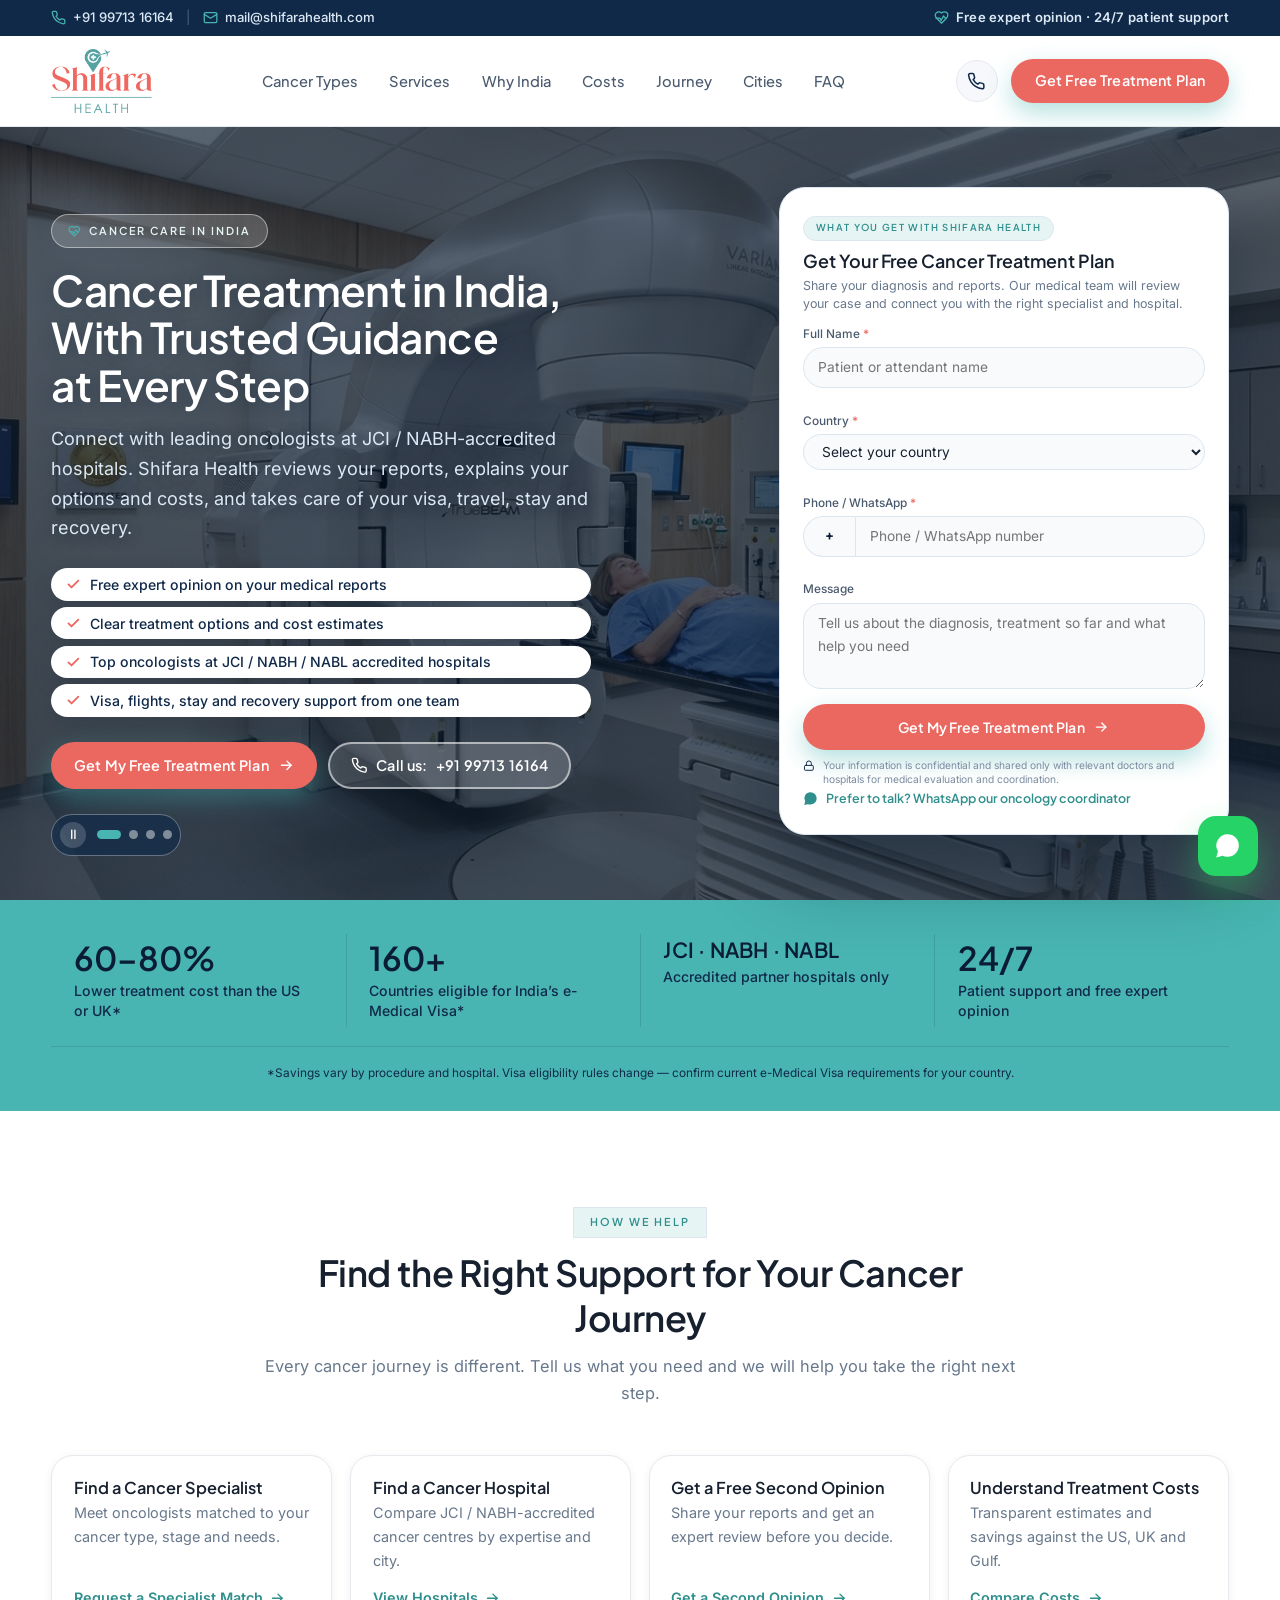
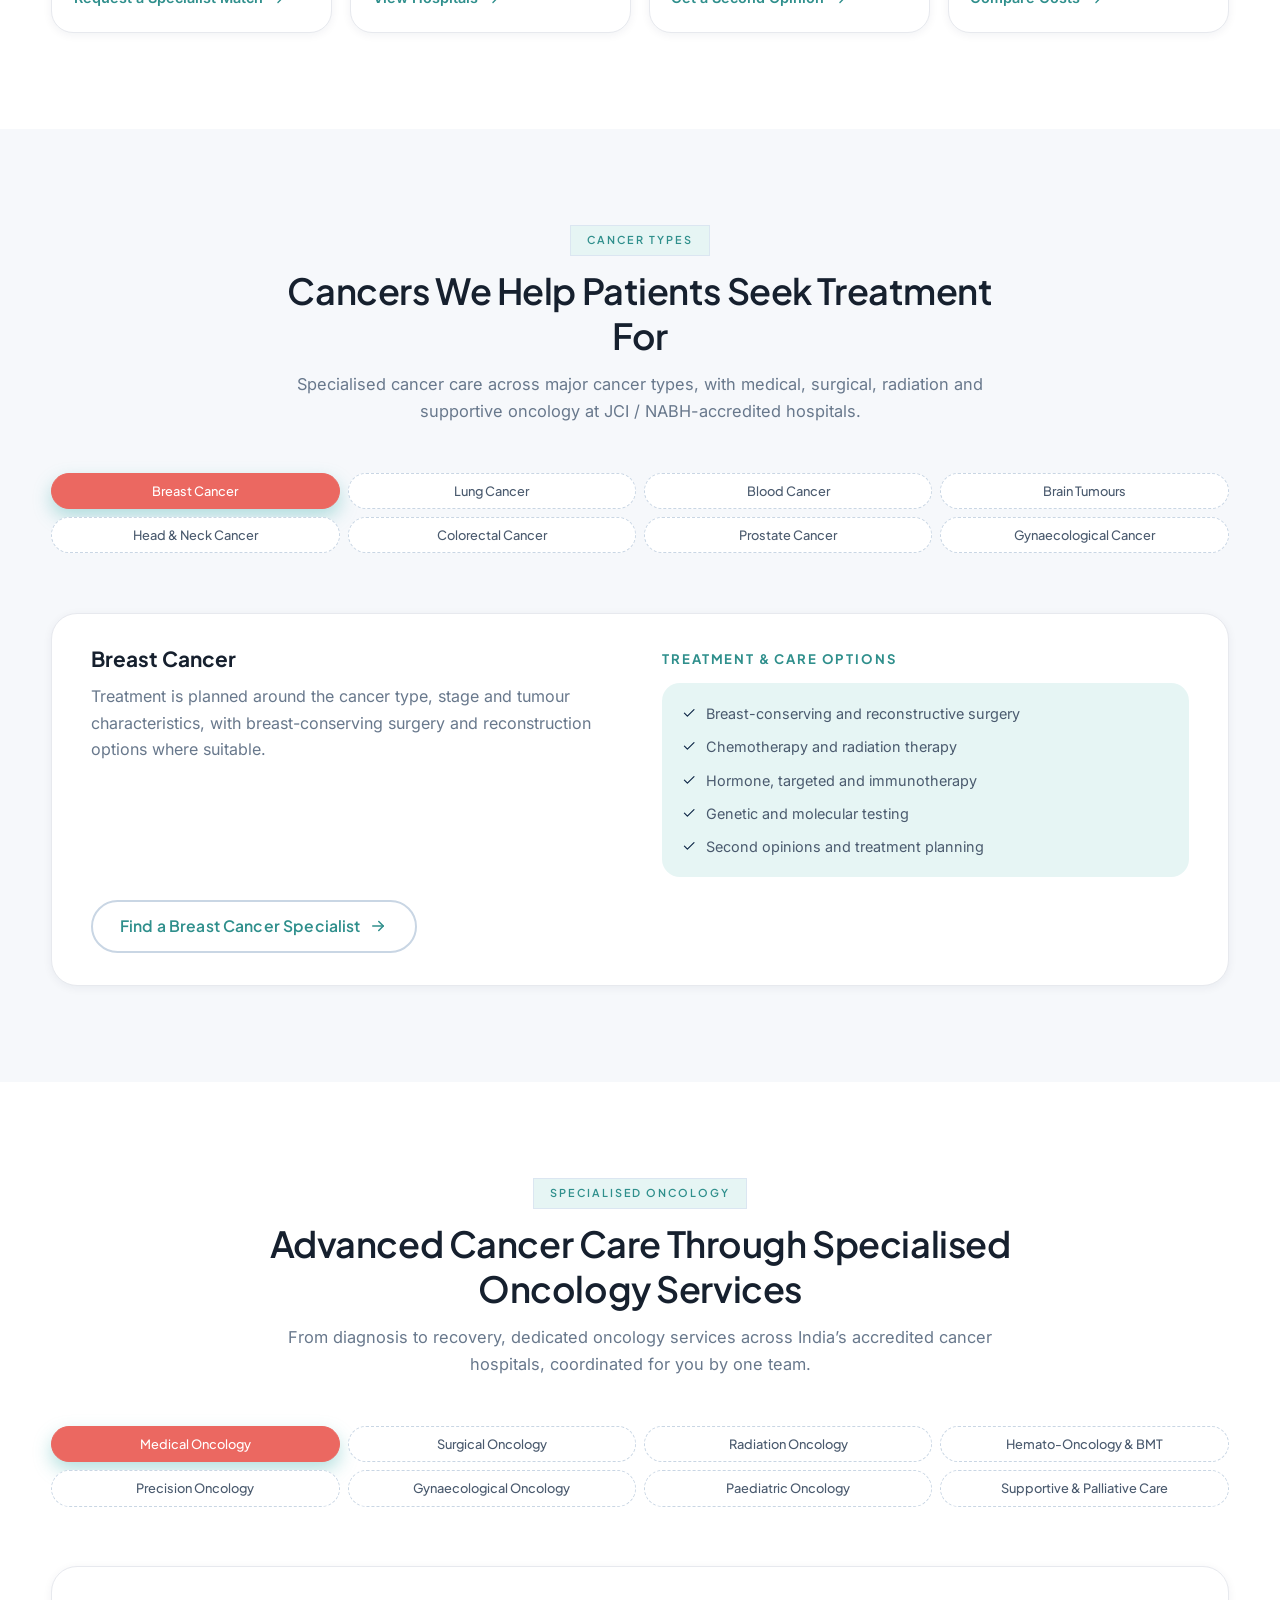
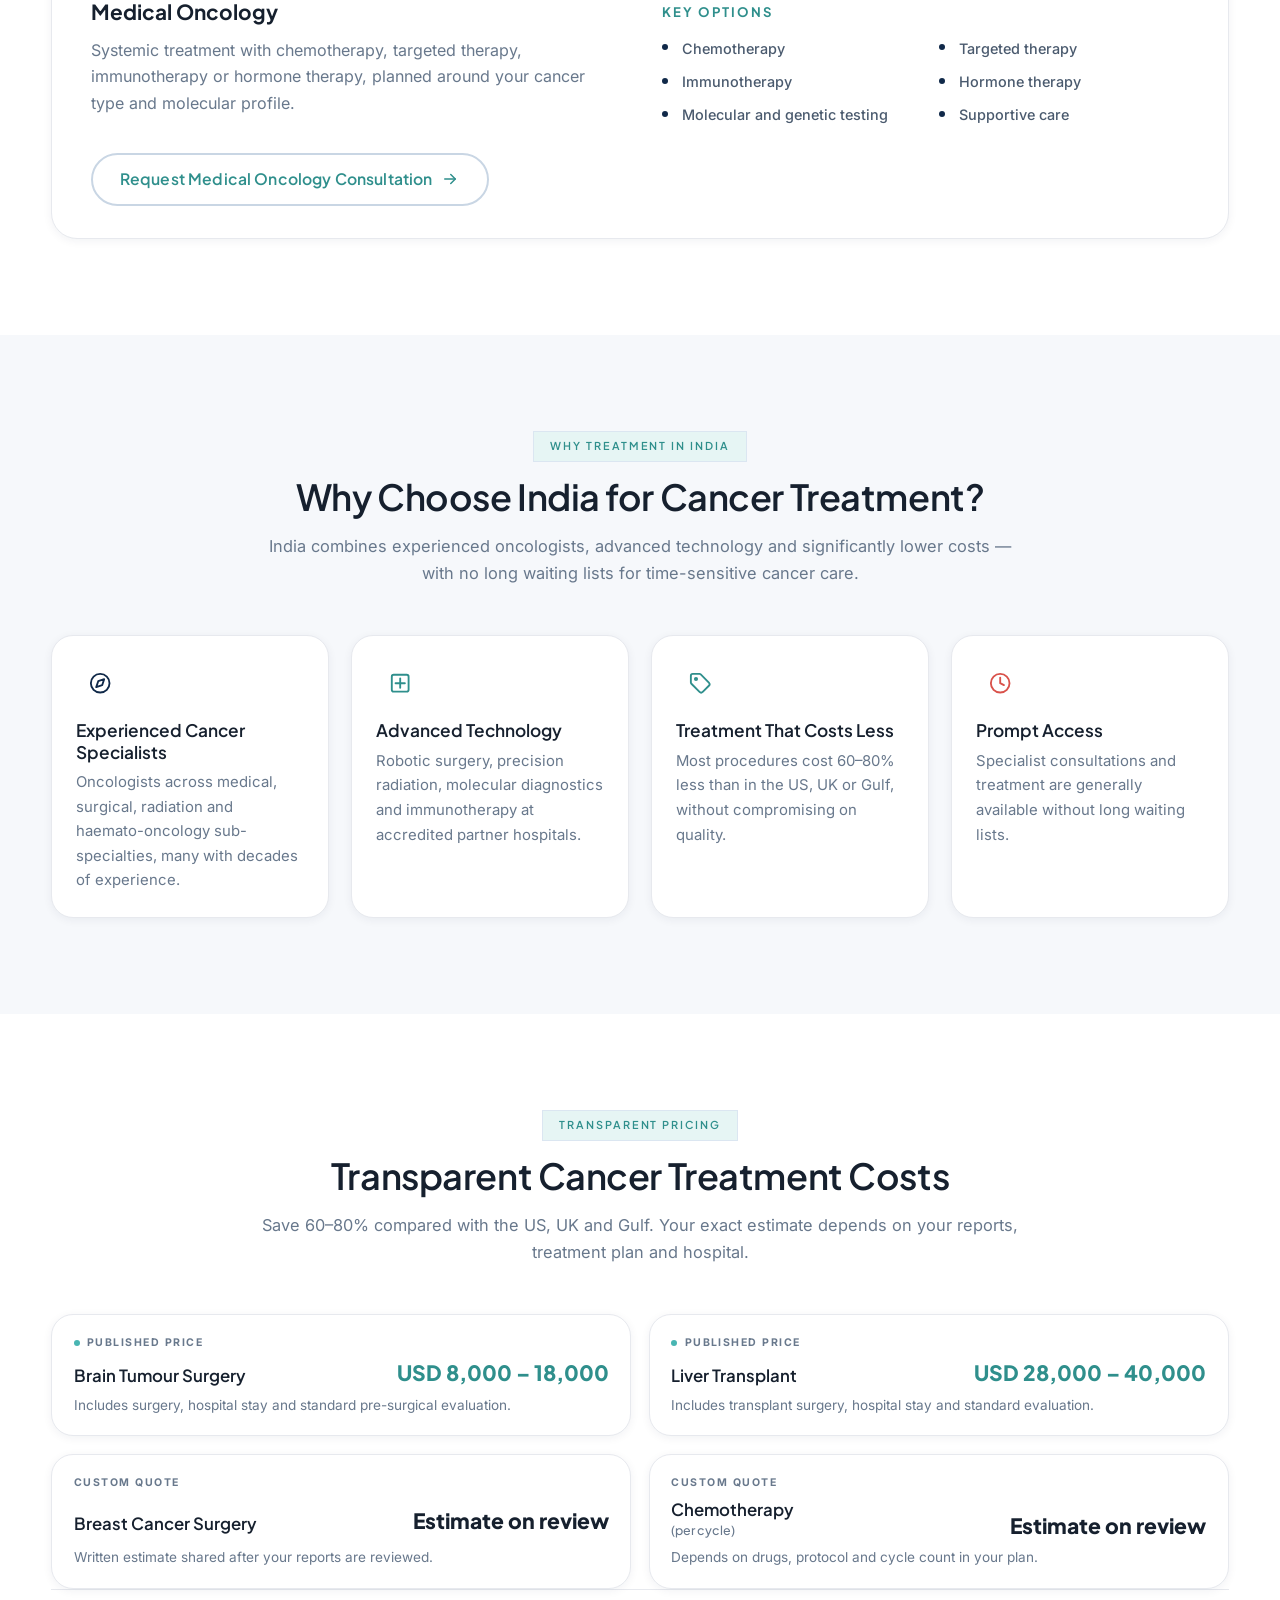
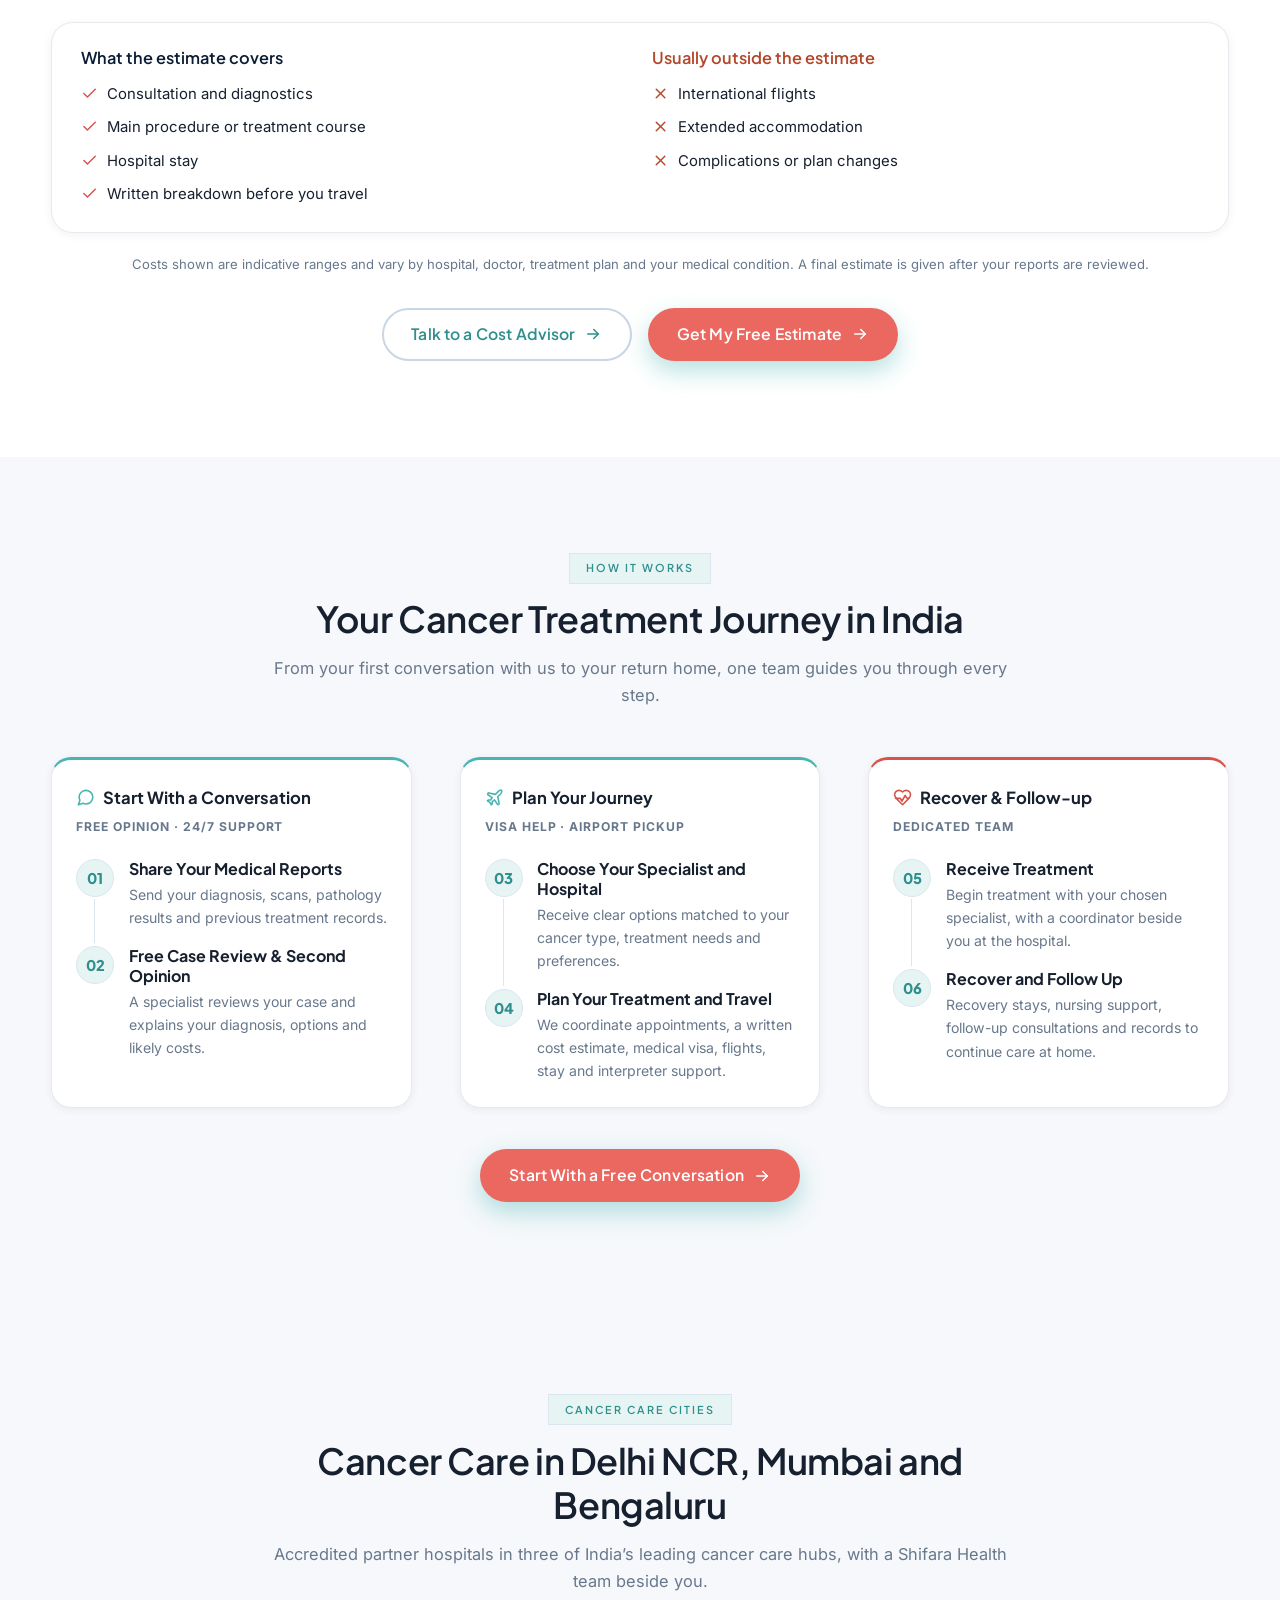
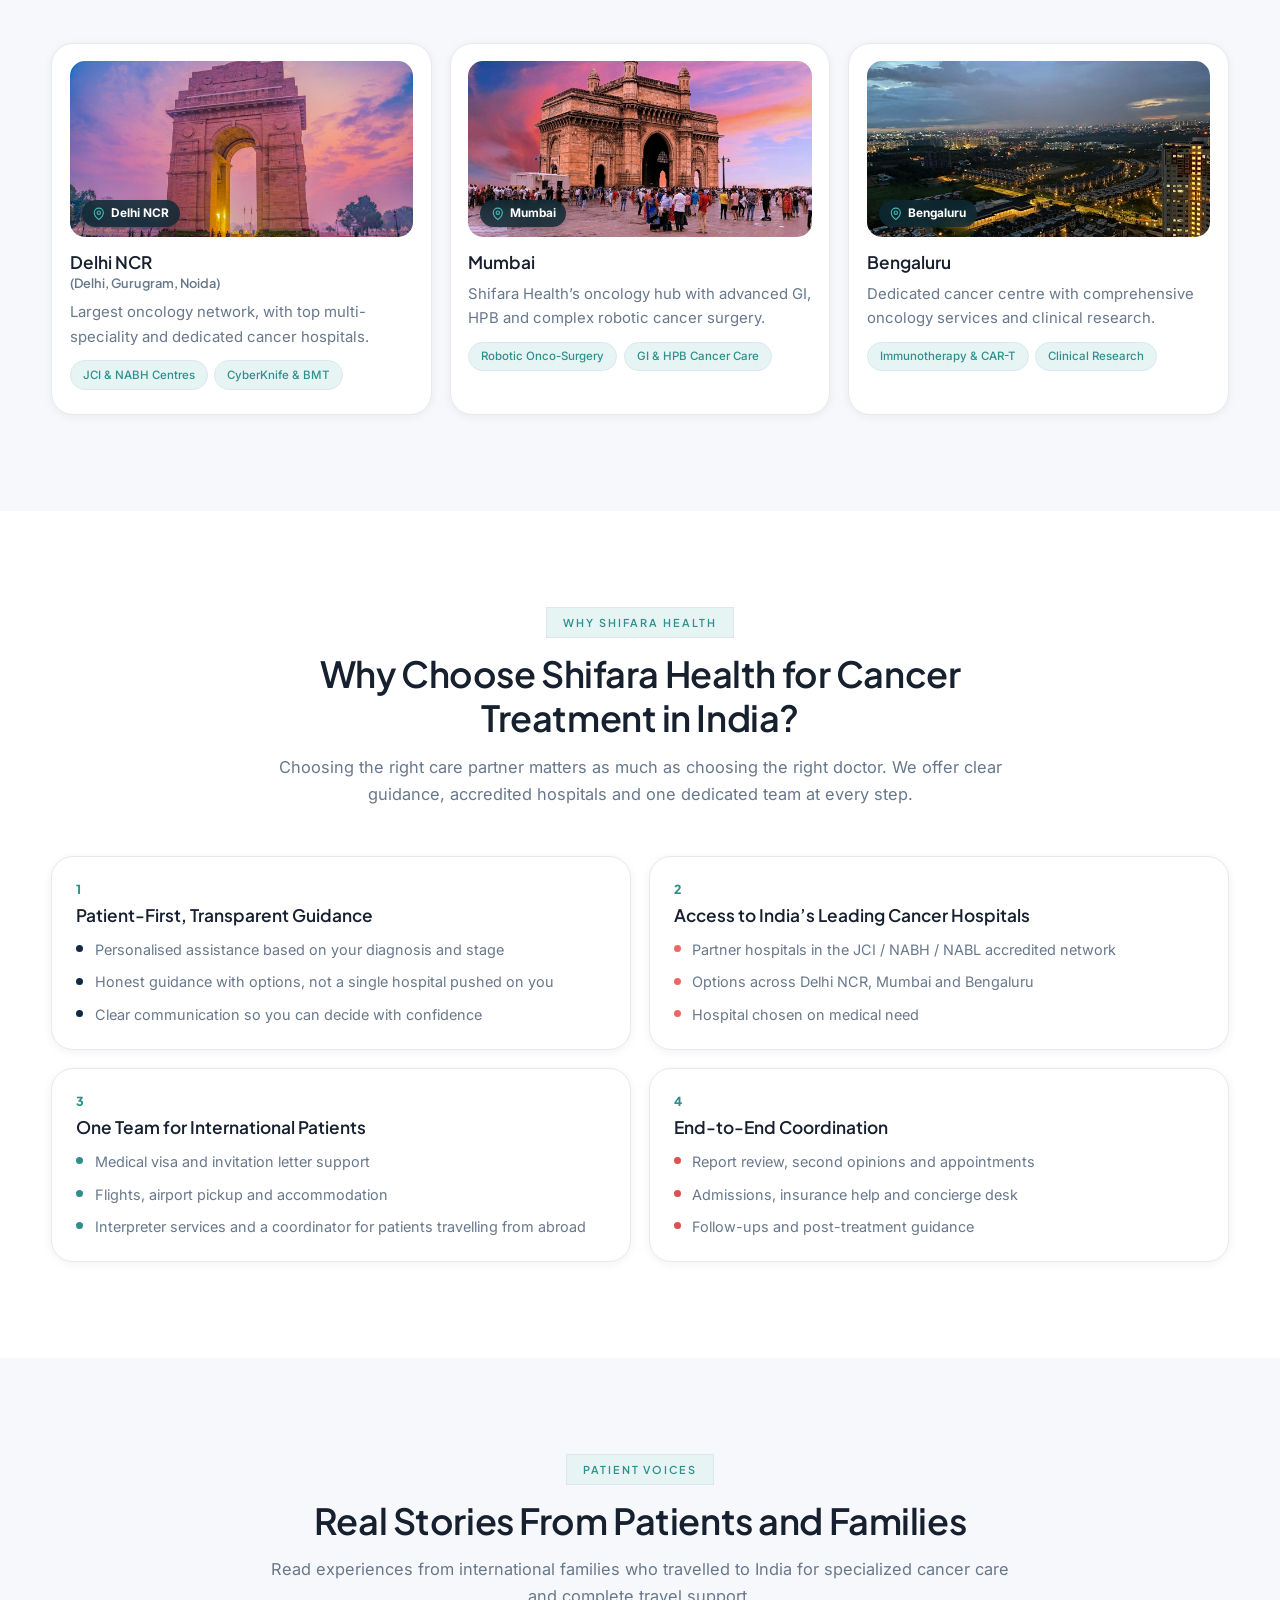
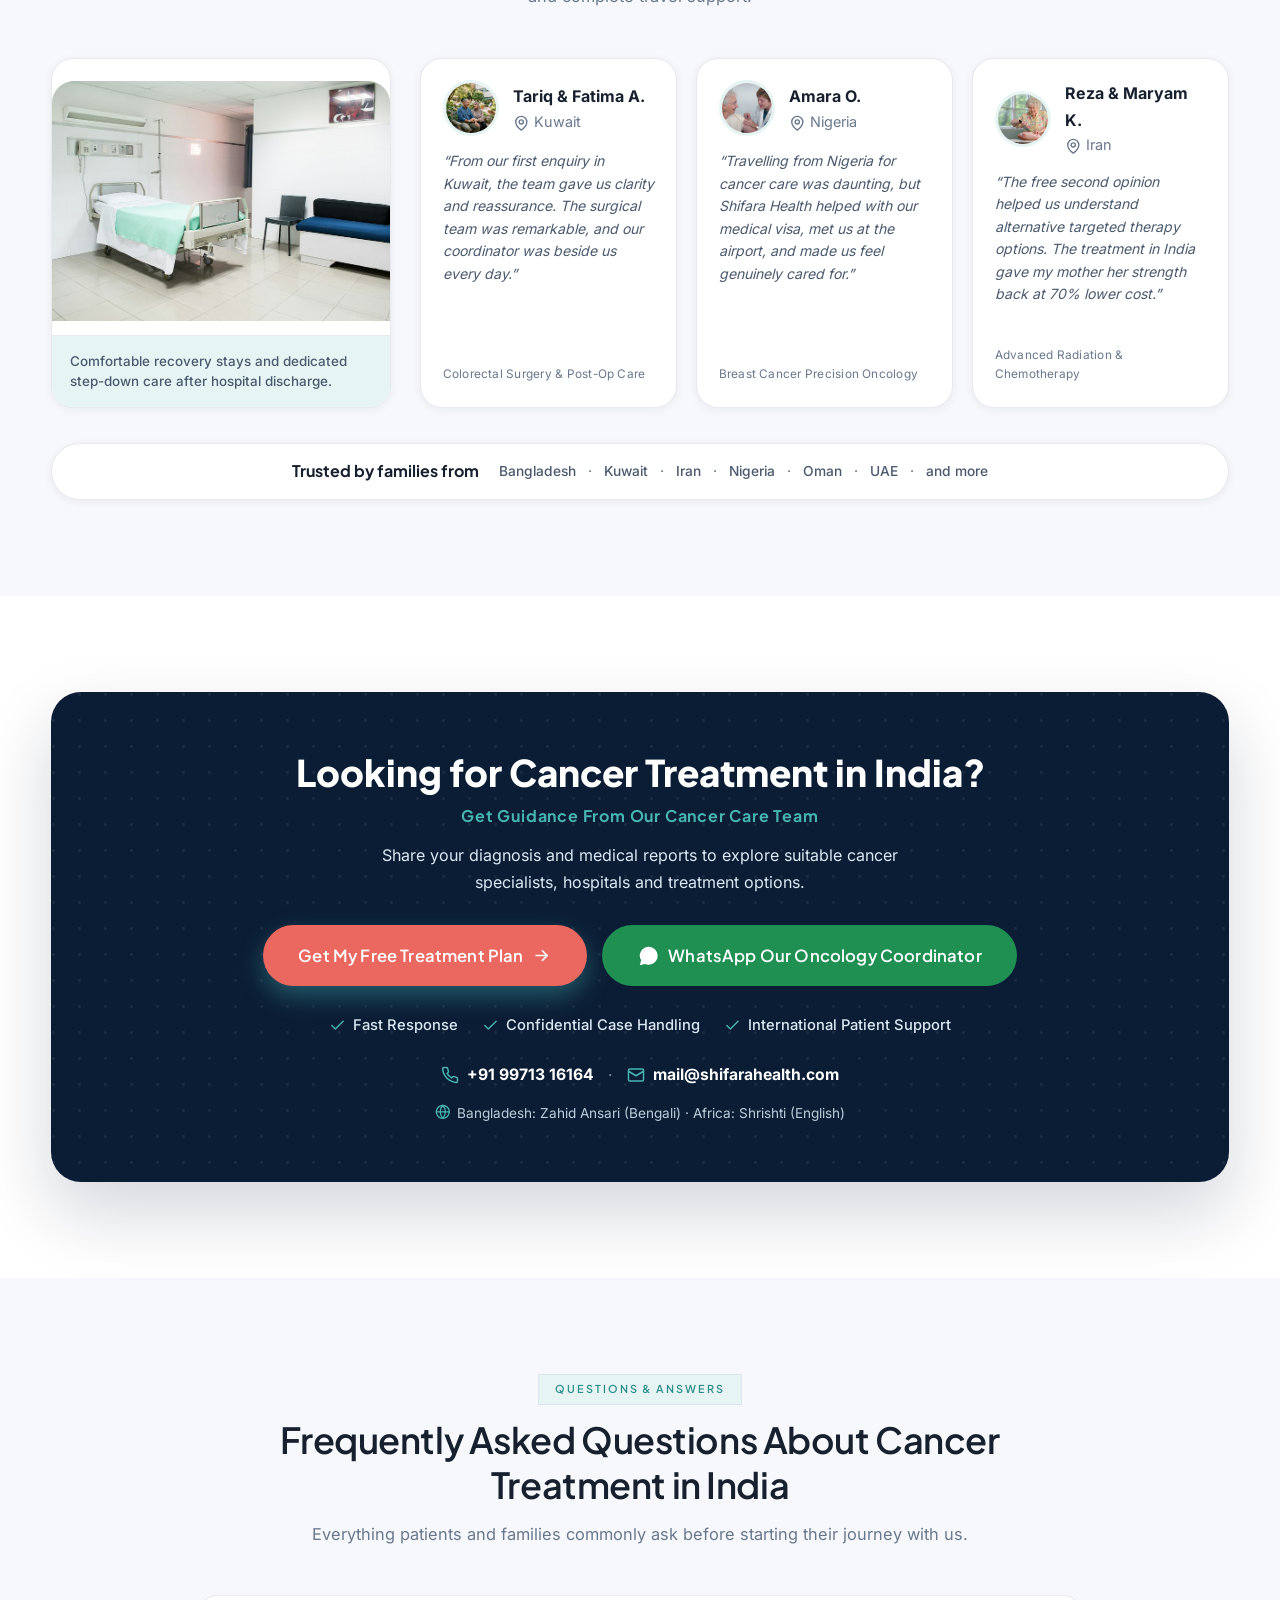
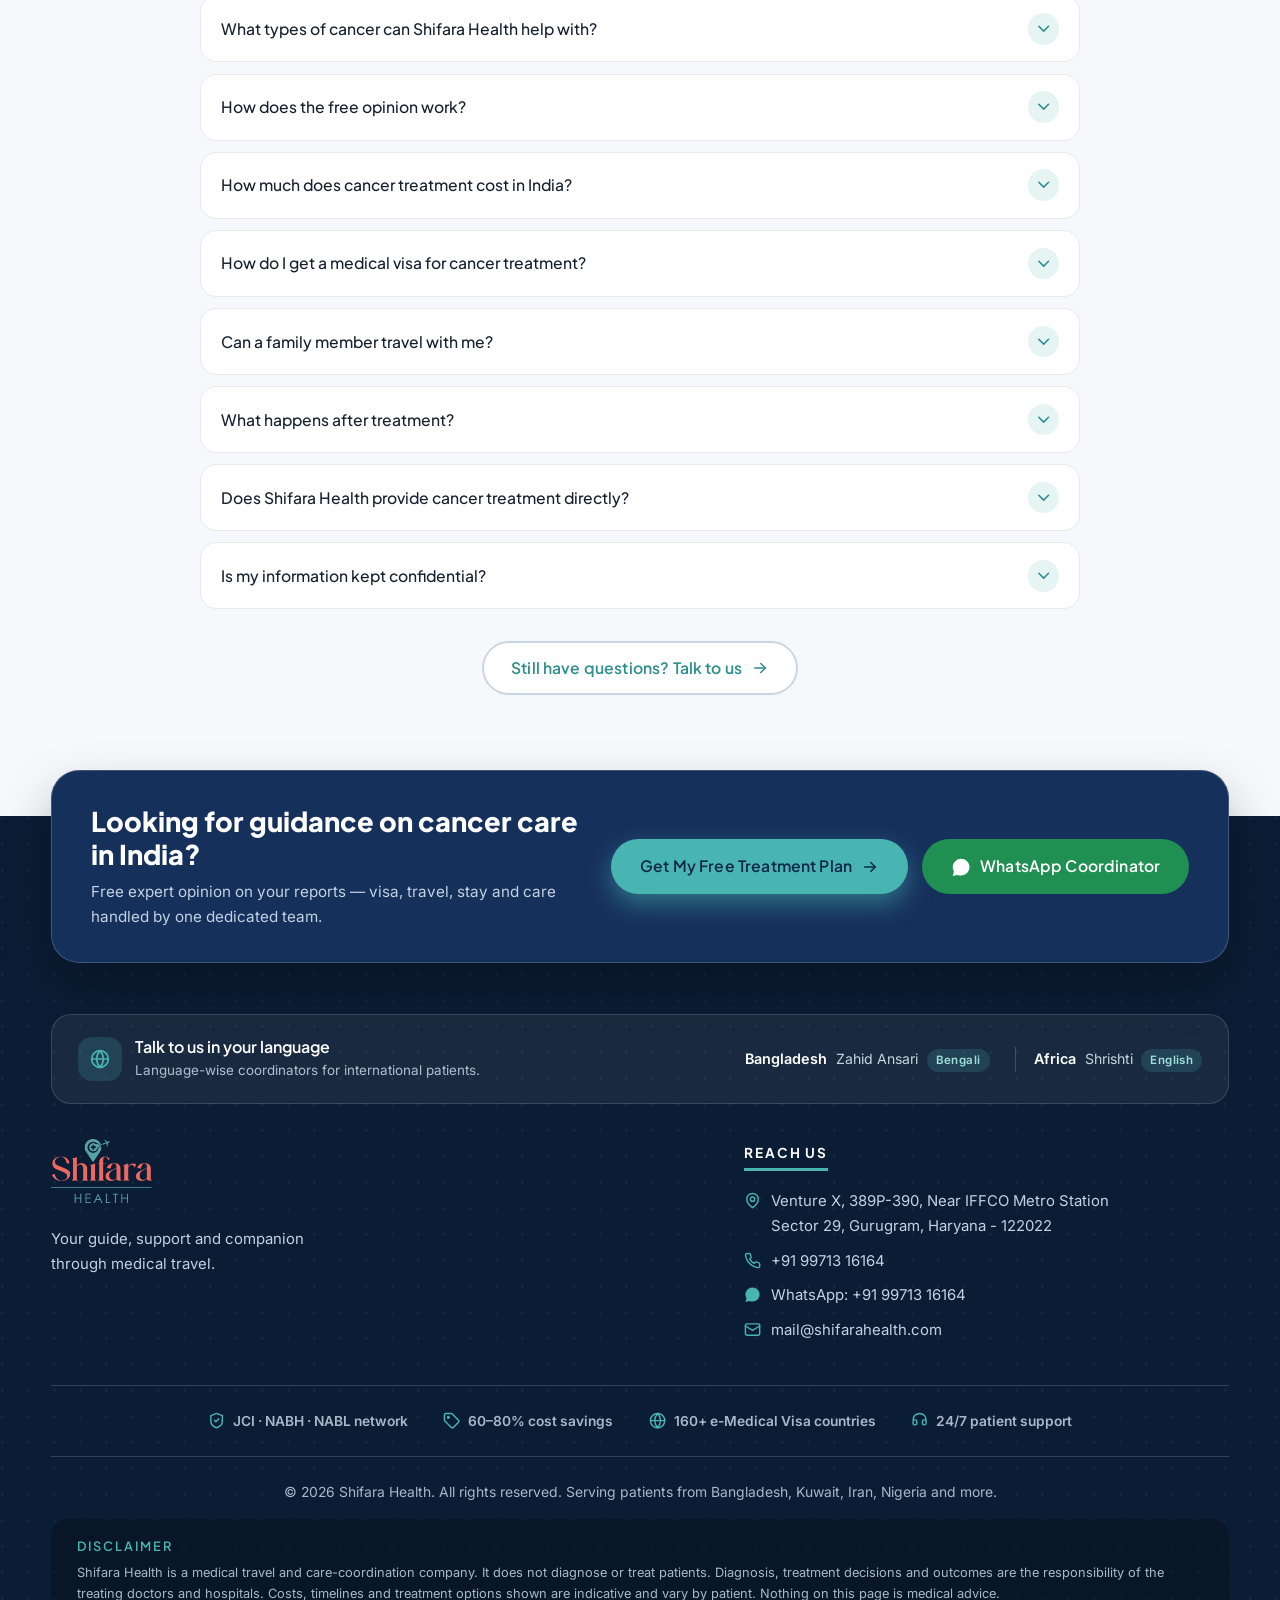
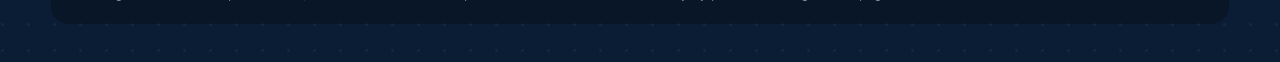
==== commit 0f075d44: "Fix card anchor links, remove card icons, refine phone field dial styling, add GTM and fonts" ====
--- a/cancer-treatment-landing-page/index.html
+++ b/cancer-treatment-landing-page/index.html
@@ -2,6 +2,14 @@
 <html lang="en">
 <head>
   <meta charset="UTF-8">
+
+  <!-- Google Tag Manager -->
+  <script async src="https://www.googletagmanager.com/gtm.js?id=GTM-TSCMNPLR"></script>
+  <script>
+    window.dataLayer = window.dataLayer || [];
+    function gtag(){dataLayer.push(arguments);}
+    gtag('js', new Date());
+  </script>
   <meta name="viewport" content="width=device-width, initial-scale=1.0">
 
   <!-- ============================================================
@@ -10,23 +18,21 @@
   <title>Cancer Treatment in India – Top Oncologists | Shifara Health</title>
   <meta name="description" content="Free cancer treatment plan in India. Top oncologists at JCI/NABH hospitals, with visa, travel & recovery handled by Shifara Health.">
   <meta name="robots" content="index, follow">
-  <link rel="canonical" href="https://shifarahealth.com/cancer-treatment-india/">
 
   <!-- Open Graph -->
   <meta property="og:type" content="website">
   <meta property="og:title" content="Cancer Treatment in India – Top Oncologists | Shifara Health">
   <meta property="og:description" content="Free cancer treatment plan in India. Top oncologists at JCI/NABH hospitals, with visa, travel & recovery handled by Shifara Health.">
-  <meta property="og:url" content="https://shifarahealth.com/cancer-treatment-india/">
-  <meta property="og:image" content="https://shifarahealth.com/assets/images/hero-slide-1.jpg">
+  <meta property="og:image" content="assets/images/hero-slide-1.jpg">
   <meta name="theme-color" content="#102949">
 
   <!-- Favicon -->
   <link rel="icon" type="image/png" href="assets/images/favicon.png">
 
-  <!-- Fonts -->
-  <link rel="preconnect" href="https://fonts.googleapis.com">
-  <link rel="preconnect" href="https://fonts.gstatic.com" crossorigin="">
-  <link href="https://fonts.googleapis.com/css2?family=Plus+Jakarta+Sans:wght@400;500;600;700;800&family=Inter:wght@400;500;600;700&display=swap" rel="stylesheet">
+  <!-- Fonts (self-hosted — no external requests) -->
+  <link rel="preload" as="font" type="font/woff2" href="assets/fonts/plus-jakarta-sans.woff2" crossorigin>
+  <link rel="preload" as="font" type="font/woff2" href="assets/fonts/inter.woff2" crossorigin>
+  <link rel="stylesheet" href="css/fonts.css">
 
   <!-- Hero banner: load the first slide immediately -->
   <link rel="preload" as="image" href="assets/images/hero-slide-1.jpg" fetchpriority="high">
@@ -329,7 +335,7 @@
 
               <p class="form-privacy">
                 <svg class="ic" aria-hidden="true"><use href="#i-lock"/></svg>
-                Your information is confidential and shared only with relevant doctors and hospitals for medical evaluation and coordination. <a href="/privacy-policy/">Privacy&nbsp;Policy</a>
+                Your information is confidential and shared only with relevant doctors and hospitals for medical evaluation and coordination.
               </p>
 
               <p class="form-quote">“When cancer takes you far from home, the journey can feel overwhelming. Shifara Health is your guide, support and companion through it all.”</p>
@@ -397,26 +403,22 @@
         </div>
 
         <div class="support-grid">
-          <a class="card support-card reveal" href="/doctors/" data-event="doctor_profile_click">
-            <span class="icon-badge"><svg class="ic" aria-hidden="true"><use href="#i-compass"/></svg></span>
+          <a class="card support-card reveal" href="#lead-form" data-event="doctor_profile_click">
             <h3>Find a Cancer Specialist</h3>
             <p>Meet oncologists matched to your cancer type, stage and needs.</p>
-            <span class="card-link">Browse Oncologists <svg class="ic" aria-hidden="true"><use href="#i-arrow"/></svg></span>
+            <span class="card-link">Request a Specialist Match <svg class="ic" aria-hidden="true"><use href="#i-arrow"/></svg></span>
           </a>
-          <a class="card support-card reveal" href="/hospitals/" data-event="hospital_profile_click">
-            <span class="icon-badge"><svg class="ic" aria-hidden="true"><use href="#i-hospital"/></svg></span>
+          <a class="card support-card reveal" href="#hubs" data-event="hospital_profile_click">
             <h3>Find a Cancer Hospital</h3>
             <p>Compare JCI / NABH-accredited cancer centres by expertise and city.</p>
             <span class="card-link">View Hospitals <svg class="ic" aria-hidden="true"><use href="#i-arrow"/></svg></span>
           </a>
           <a class="card support-card reveal" href="#lead-form" data-event="form_intent">
-            <span class="icon-badge"><svg class="ic" aria-hidden="true"><use href="#i-file"/></svg></span>
             <h3>Get a Free Second Opinion</h3>
             <p>Share your reports and get an expert review before you decide.</p>
             <span class="card-link">Get a Second Opinion <svg class="ic" aria-hidden="true"><use href="#i-arrow"/></svg></span>
           </a>
           <a class="card support-card reveal" href="#costs">
-            <span class="icon-badge"><svg class="ic" aria-hidden="true"><use href="#i-tag"/></svg></span>
             <h3>Understand Treatment Costs</h3>
             <p>Transparent estimates and savings against the US, UK and Gulf.</p>
             <span class="card-link">Compare Costs <svg class="ic" aria-hidden="true"><use href="#i-arrow"/></svg></span>
@@ -429,7 +431,7 @@
      SECTION 4 — CANCER TYPES (12)
      Template note: the doc lists featured specialists per panel.
      Doctor & hospital names are intentionally excluded here —
-     connect each CTA to /doctors/ (filtered per type) on the live site.
+     CTAs stay on this page and open the enquiry form.
 ============================================================ -->
     <section class="section types" id="cancer-types">
       <div class="container">
@@ -778,7 +780,7 @@
         <p class="cost-disclaimer">Costs shown are indicative ranges and vary by hospital, doctor, treatment plan and your medical condition. A final estimate is given after your reports are reviewed.</p>
 
         <div class="costs-cta">
-          <a class="btn btn-outline" href="/country-comparison/">Compare Costs by Country <svg class="ic" aria-hidden="true"><use href="#i-arrow"/></svg></a>
+          <a class="btn btn-outline" href="#contact">Talk to a Cost Advisor <svg class="ic" aria-hidden="true"><use href="#i-arrow"/></svg></a>
           <a class="btn btn-primary" href="#lead-form" data-event="form_intent">Get My Free Estimate <svg class="ic" aria-hidden="true"><use href="#i-arrow"/></svg></a>
         </div>
       </div>
@@ -1067,6 +1069,11 @@
             <span class="dot" aria-hidden="true">·</span>
             <a data-contact="mailLink" href="#" data-event="email_click"><svg class="ic" aria-hidden="true"><use href="#i-mail"/></svg> <span data-contact="mailText">mail@shifarahealth.com</span></a>
           </p>
+
+          <p class="cta-language">
+            <svg class="ic" aria-hidden="true"><use href="#i-globe"/></svg>
+            <span>Bangladesh: Zahid Ansari (Bengali) · Africa: Shrishti (English)</span>
+          </p>
         </div>
       </div>
     </section>
@@ -1117,7 +1124,7 @@
         </div>
 
         <div class="faq-more">
-          <a class="btn btn-ghost-dark" href="/faqs/">View all FAQs <svg class="ic" aria-hidden="true"><use href="#i-arrow"/></svg></a>
+          <a class="btn btn-ghost-dark" href="#contact">Still have questions? Talk to us <svg class="ic" aria-hidden="true"><use href="#i-arrow"/></svg></a>
         </div>
       </div>
     </section>
@@ -1142,6 +1149,29 @@
           </div>
         </div>
 
+        <!-- Language-wise SPOC contacts -->
+        <div class="lang-support reveal" aria-label="Language support">
+          <div class="lang-support-head">
+            <span class="lang-support-icon"><svg class="ic" aria-hidden="true"><use href="#i-globe"/></svg></span>
+            <div>
+              <h3>Talk to us in your language</h3>
+              <p>Language-wise coordinators for international patients.</p>
+            </div>
+          </div>
+          <ul class="lang-support-list">
+            <li>
+              <span class="lang-region">Bangladesh</span>
+              <span class="lang-person">Zahid Ansari</span>
+              <span class="lang-language">Bengali</span>
+            </li>
+            <li>
+              <span class="lang-region">Africa</span>
+              <span class="lang-person">Shrishti</span>
+              <span class="lang-language">English</span>
+            </li>
+          </ul>
+        </div>
+
         <div class="footer-grid">
           <div class="footer-brand">
             <a class="logo logo--light" href="#top" aria-label="Shifara Health – home">
@@ -1157,6 +1187,8 @@
                 <span>Venture X, 389P-390, Near IFFCO Metro Station<br>Sector 29, Gurugram, Haryana - 122022</span></li>
               <li><svg class="ic" aria-hidden="true"><use href="#i-phone"/></svg>
                 <a data-contact="phoneLink" href="#" data-event="call_click"><span data-contact="phoneText">+91 99713 16164</span></a></li>
+              <li><svg class="ic" aria-hidden="true"><use href="#i-whatsapp"/></svg>
+                <a data-contact="waLink" href="#" target="_blank" rel="noopener" data-event="whatsapp_click">WhatsApp: <span data-contact="phoneText">+91 99713 16164</span></a></li>
               <li><svg class="ic" aria-hidden="true"><use href="#i-mail"/></svg>
                 <a data-contact="mailLink" href="#" data-event="email_click"><span data-contact="mailText">mail@shifarahealth.com</span></a></li>
             </ul>
--- a/cancer-treatment-landing-page/css/fonts.css
+++ b/cancer-treatment-landing-page/css/fonts.css
@@ -0,0 +1,19 @@
+/* Self-hosted fonts — no external requests */
+
+@font-face {
+  font-family: 'Plus Jakarta Sans';
+  font-style: normal;
+  font-weight: 400 800;
+  font-display: swap;
+  src: url('../assets/fonts/plus-jakarta-sans.woff2') format('woff2');
+  unicode-range: U+0000-00FF, U+0131, U+0152-0153, U+02BB-02BC, U+02C6, U+02DA, U+02DC, U+0304, U+0308, U+0329, U+2000-206F, U+20AC, U+2122, U+2191, U+2193, U+2212, U+2215, U+FEFF, U+FFFD;
+}
+
+@font-face {
+  font-family: 'Inter';
+  font-style: normal;
+  font-weight: 400 700;
+  font-display: swap;
+  src: url('../assets/fonts/inter.woff2') format('woff2');
+  unicode-range: U+0000-00FF, U+0131, U+0152-0153, U+02BB-02BC, U+02C6, U+02DA, U+02DC, U+0304, U+0308, U+0329, U+2000-206F, U+20AC, U+2122, U+2191, U+2193, U+2212, U+2215, U+FEFF, U+FFFD;
+}
--- a/cancer-treatment-landing-page/css/style.css
+++ b/cancer-treatment-landing-page/css/style.css
@@ -457,14 +457,15 @@
 .err { display: block; color: var(--danger); font-size: .78rem; margin-top: .3rem; min-height: 1em; }
 .noscript-note { margin-top: .4rem; font-size: .78rem; color: var(--danger); }
 
-.phone-field { display: flex; gap: .5rem; }
+.phone-field { display: flex; gap: 0; }
 .phone-field .dial {
   flex: 0 0 auto; display: inline-flex; align-items: center; justify-content: center;
-  padding: .74rem .8rem; border: 1.5px solid var(--line-strong); border-radius: var(--radius-sm);
+  padding: .74rem .8rem; border: 1.5px solid var(--line-strong); border-right: 0;
+  border-radius: var(--radius-sm) 0 0 var(--radius-sm);
   background: var(--brand-light); color: var(--brand-deep); font-weight: 700; font-size: .95rem;
-  min-width: 76px;
-}
-.phone-field input { flex: 1; }
+  min-width: 56px; cursor: default; user-select: none;
+}
+.phone-field input { flex: 1; border-radius: 0 var(--radius-sm) var(--radius-sm) 0; }
 
 .form-privacy {
   display: flex; gap: .5rem; align-items: flex-start;
@@ -1055,6 +1056,13 @@
 .cta-contact .ic { color: var(--gold); }
 .cta-contact .dot { color: rgba(255,255,255,.5); }
 
+.cta-language {
+  display: flex; align-items: flex-start; justify-content: center; gap: .45rem;
+  margin-top: .9rem; color: #b9cfda; font-size: .85rem; position: relative;
+}
+.cta-language .ic { color: var(--gold); margin-top: .15em; flex: 0 0 auto; }
+.cta-language span { max-width: 62ch; }
+
 /* ============================================================
    FAQ
 ============================================================ */
@@ -1077,7 +1085,7 @@
 }
 .faq-item.open .faq-q .ic { transform: rotate(180deg); }
 .faq-a { padding: 0 1.3rem 1.2rem; color: var(--muted); font-size: .94rem; }
-.faq-more { text-align: center; margin-top: 2rem; }
+.faq-more { text-align: center; margin: 2rem 0 1.6rem; }
 
 /* ============================================================
    FOOTER — dark editorial card layout
@@ -1104,6 +1112,46 @@
 .footer-cta-copy h2 { color: #fff; font-size: clamp(1.25rem, 2.4vw, 1.7rem); font-weight: 800; margin-bottom: .4rem; }
 .footer-cta-copy p { color: #c3d8dd; font-size: .95rem; max-width: 52ch; }
 .footer-cta-actions { display: flex; gap: .85rem; flex-wrap: wrap; flex-shrink: 0; position: relative; }
+
+/* language-wise SPOC strip */
+.lang-support {
+  display: flex; flex-wrap: wrap; align-items: center; justify-content: space-between;
+  gap: 1.1rem 2rem;
+  margin: 1.8rem 0 2.2rem; padding: 1.35rem 1.6rem;
+  background: rgba(255, 255, 255, .06);
+  border: 1px solid rgba(255, 255, 255, .14);
+  border-radius: 20px;
+}
+.lang-support-head { display: flex; align-items: center; gap: .85rem; }
+.lang-support-icon {
+  display: inline-flex; align-items: center; justify-content: center;
+  width: 44px; height: 44px; flex: 0 0 auto;
+  border-radius: 14px;
+  background: rgba(72, 181, 178, .18);
+  color: var(--gold);
+}
+.lang-support-icon .ic { width: 1.25rem; height: 1.25rem; }
+.lang-support h3 { color: #fff; font-size: 1rem; margin: 0 0 .15rem; }
+.lang-support p { color: #a9c2cc; font-size: .84rem; margin: 0; }
+.lang-support-list { display: flex; flex-wrap: wrap; gap: .7rem 1.6rem; }
+.lang-support-list li {
+  display: flex; align-items: baseline; flex-wrap: wrap; gap: .3rem .55rem;
+  padding-left: 1.1rem; border-left: 1px solid rgba(255, 255, 255, .18);
+}
+.lang-support-list li:first-child { border-left: 0; padding-left: 0; }
+.lang-region { color: #fff; font-weight: 600; font-size: .9rem; }
+.lang-person { color: #c3d8dd; font-size: .88rem; }
+.lang-language {
+  display: inline-flex; align-items: center;
+  padding: .12rem .55rem; border-radius: 999px;
+  background: rgba(72, 181, 178, .18); color: #9fe0dd;
+  font-size: .72rem; font-weight: 600; letter-spacing: .04em;
+}
+@media (max-width: 760px) {
+  .lang-support { flex-direction: column; align-items: flex-start; }
+  .lang-support-list { flex-direction: column; gap: .65rem; }
+  .lang-support-list li { border-left: 0; padding-left: 0; }
+}
 
 .footer-grid {
   display: grid; grid-template-columns: 1.35fr 1fr; gap: 2.4rem;
@@ -1249,7 +1297,7 @@
   .float-wa { display: none; }
   body { padding-bottom: 76px; }
   .checklist { grid-template-columns: 1fr; }
-  .footer-cta { flex-direction: column; align-items: flex-start; transform: translateY(-34px); }
+  .footer-cta { flex-direction: column; align-items: flex-start; }
 }
 
 @media (max-width: 640px) {
@@ -1794,8 +1842,8 @@
 
 /* ============================================================
    SHIFARA BRAND THEME
-   Navy ink, teal accents and coral calls to action, taken from
-   shifarahealth.com. Rounded surfaces and pill controls.
+   Navy ink, teal accents and coral calls to action from the
+   Shifara brand. Rounded surfaces and pill controls.
    Solid colours only — no gradients.
 ============================================================ */
 
@@ -2041,13 +2089,17 @@
   box-shadow: 0 0 0 3px rgba(16, 41, 73, .1);
 }
 .hero-form .phone-field .dial {
-  border-radius: 999px;
+  border-radius: 999px 0 0 999px;
   border-color: #dbe6f1;
+  border-right: 0;
   background: #f8fafc;
   color: var(--brand-deep);
   padding: .5rem .7rem;
-  min-width: 60px;
+  min-width: 52px;
   font-size: .83rem;
+}
+.hero-form .phone-field input {
+  border-radius: 0 999px 999px 0;
 }
 .hero-form .btn-block { padding: .78rem 1.2rem; font-size: .88rem; }
 .hero-form .form-privacy { font-size: .64rem; line-height: 1.4; margin-top: .5rem; color: #7c8ba0; }
@@ -2638,6 +2690,11 @@
   .slide-dots { bottom: 1rem; }
 }
 
+/* narrow desktops: the side arrows would sit on top of the copy, so use the dots */
+@media (min-width: 1081px) and (max-width: 1354px) {
+  .slide-arrow { display: none; }
+}
+
 /* ---------- Desktop: keep the floating capture card inside the fold ---------- */
 @media (min-width: 1081px) {
   .hero-capture {
@@ -2646,7 +2703,7 @@
   }
   /* safety net: never clip the card if the viewport is extremely short */
   .hero-form {
-    max-height: calc(100svh - var(--header-h, 118px) - 3rem);
+    max-height: calc(100svh - var(--header-h, 118px) - 2rem);
     overflow-y: auto;
     overscroll-behavior: contain;
     scrollbar-width: thin;
@@ -2699,6 +2756,28 @@
   .hero-benefits .ic { margin-top: .18em; }
 }
 
+/* narrower desktops/tablets: two benefit pills per row and a single-line CTA */
+@media (min-width: 641px) and (max-width: 1200px) {
+  .hero-slide-inner,
+  .hero-slide--bottom .hero-slide-inner,
+  .hero-slide--narrow .hero-slide-inner { padding-bottom: 5rem; }
+  .hero-benefits { grid-template-columns: 1fr 1fr; }
+  .hero-benefits li { align-items: flex-start; border-radius: 14px; }
+  .hero-benefits .ic { margin-top: .18em; }
+  .hero-cta-row { gap: .55rem; }
+  .hero-cta-row .btn { padding-left: 1rem; padding-right: 1rem; font-size: .85rem; }
+}
+
+/* very short viewports: keep the headline + pills + CTA, drop the paragraph */
+@media (min-width: 641px) and (max-height: 640px) {
+  .hero-sub { display: none; }
+}
+
+/* short phones: the same, so the copy clears the top controls and bottom bar */
+@media (max-width: 640px) and (max-height: 700px) {
+  .hero-sub { display: none; }
+}
+
 /* short + narrow desktops: compact the benefit pills so the CTA clears the dots */
 @media (min-width: 641px) and (max-height: 720px) {
   .hero-slide-copy h1,
@@ -2715,6 +2794,11 @@
   .hero-form .btn-block { padding: .6rem 1rem; }
 }
 
+/* 600px-tall desktop windows: drop the card label so the form needs no scroll */
+@media (min-width: 1081px) and (max-height: 640px) {
+  .hero-form .capture-eyebrow { display: none; }
+}
+
 /* short phones: keep the hero CTA clear of the fixed bottom action bar */
 @media (max-width: 640px) and (max-height: 780px) {
   .hero-slide-inner { padding-bottom: 6rem; }
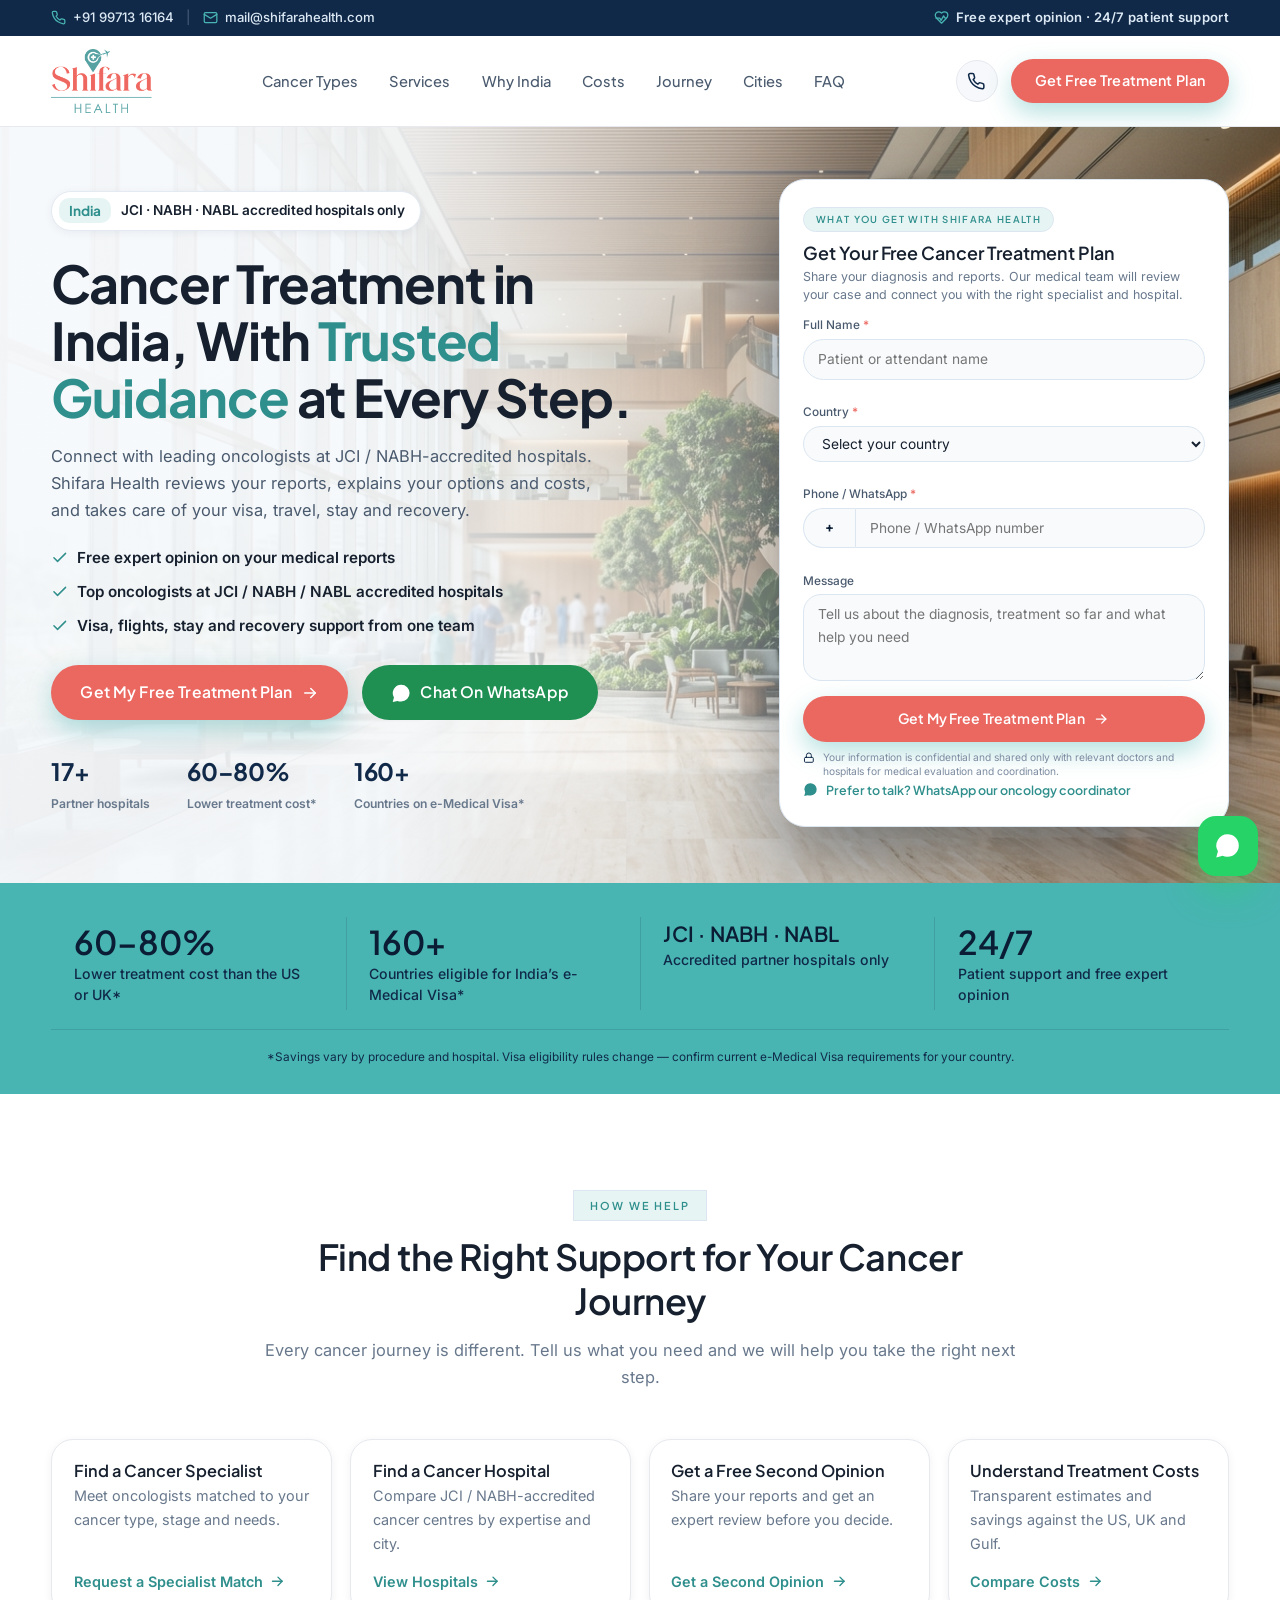
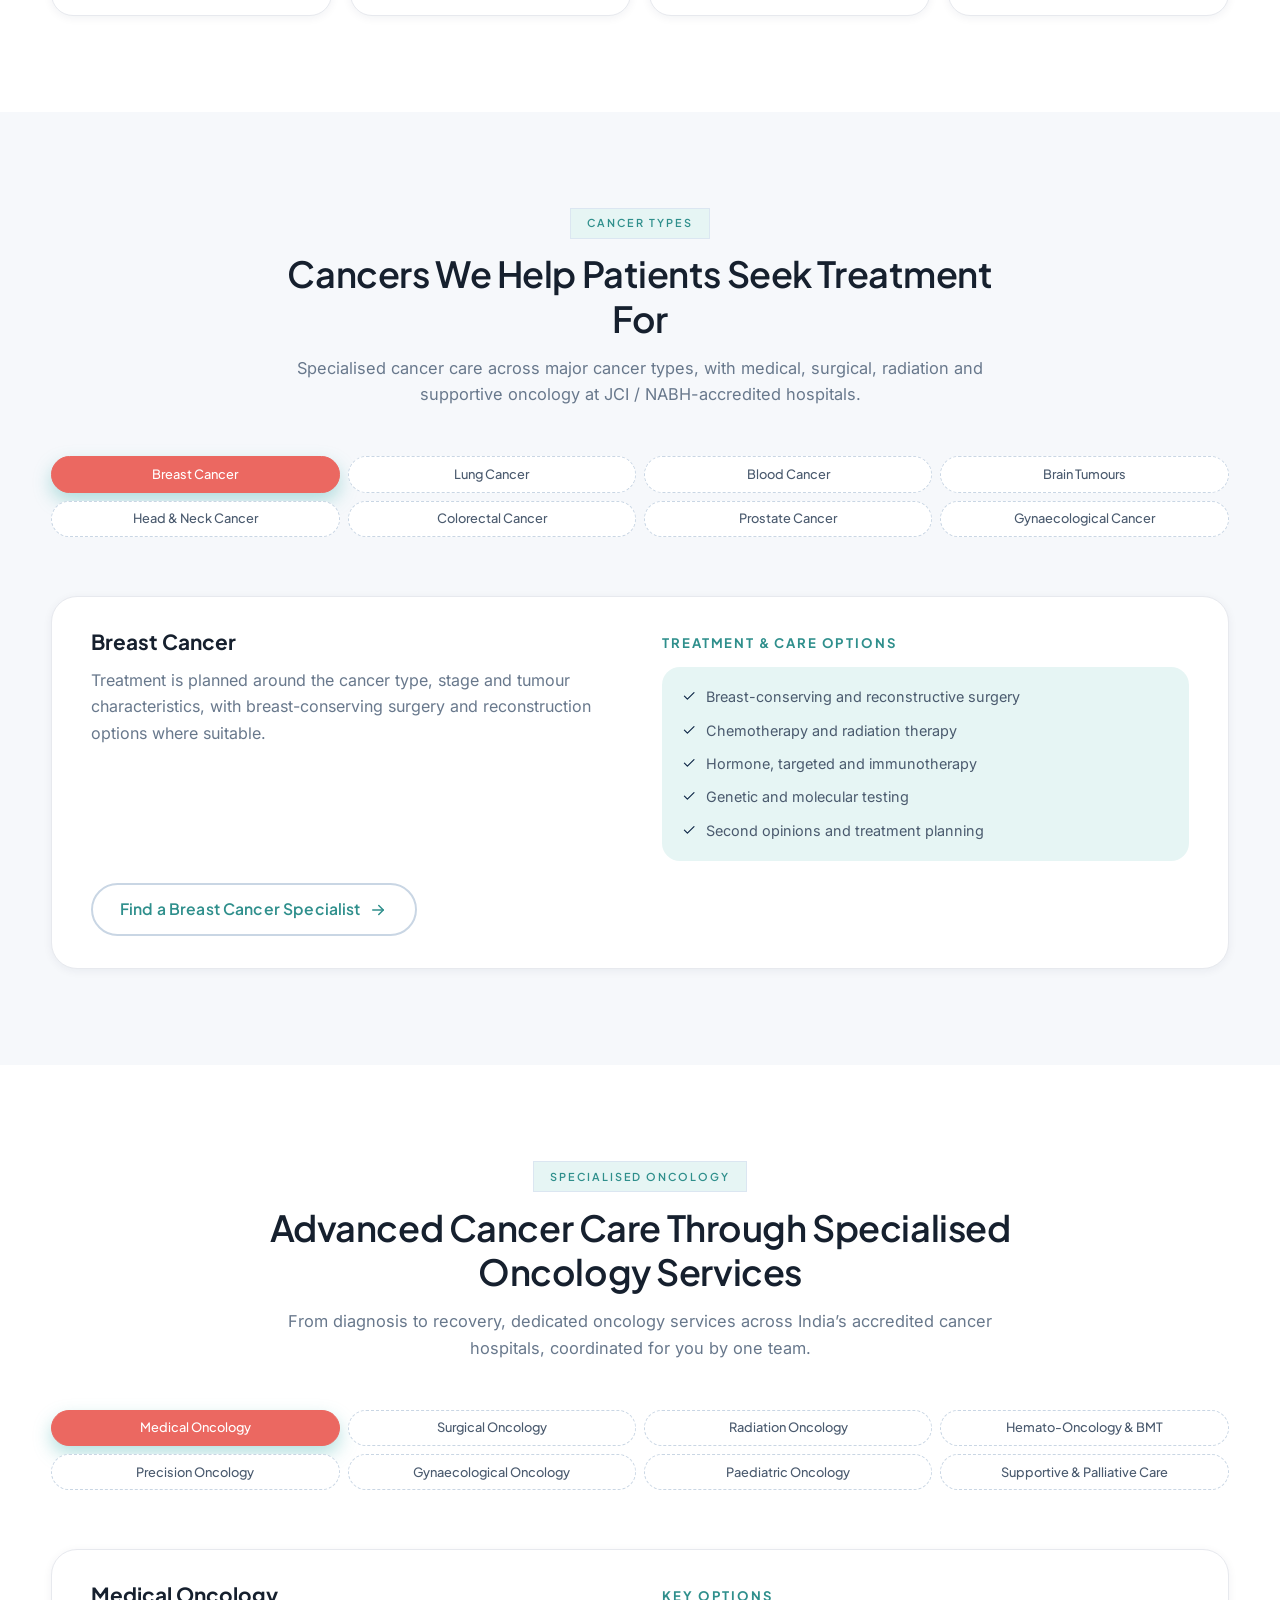
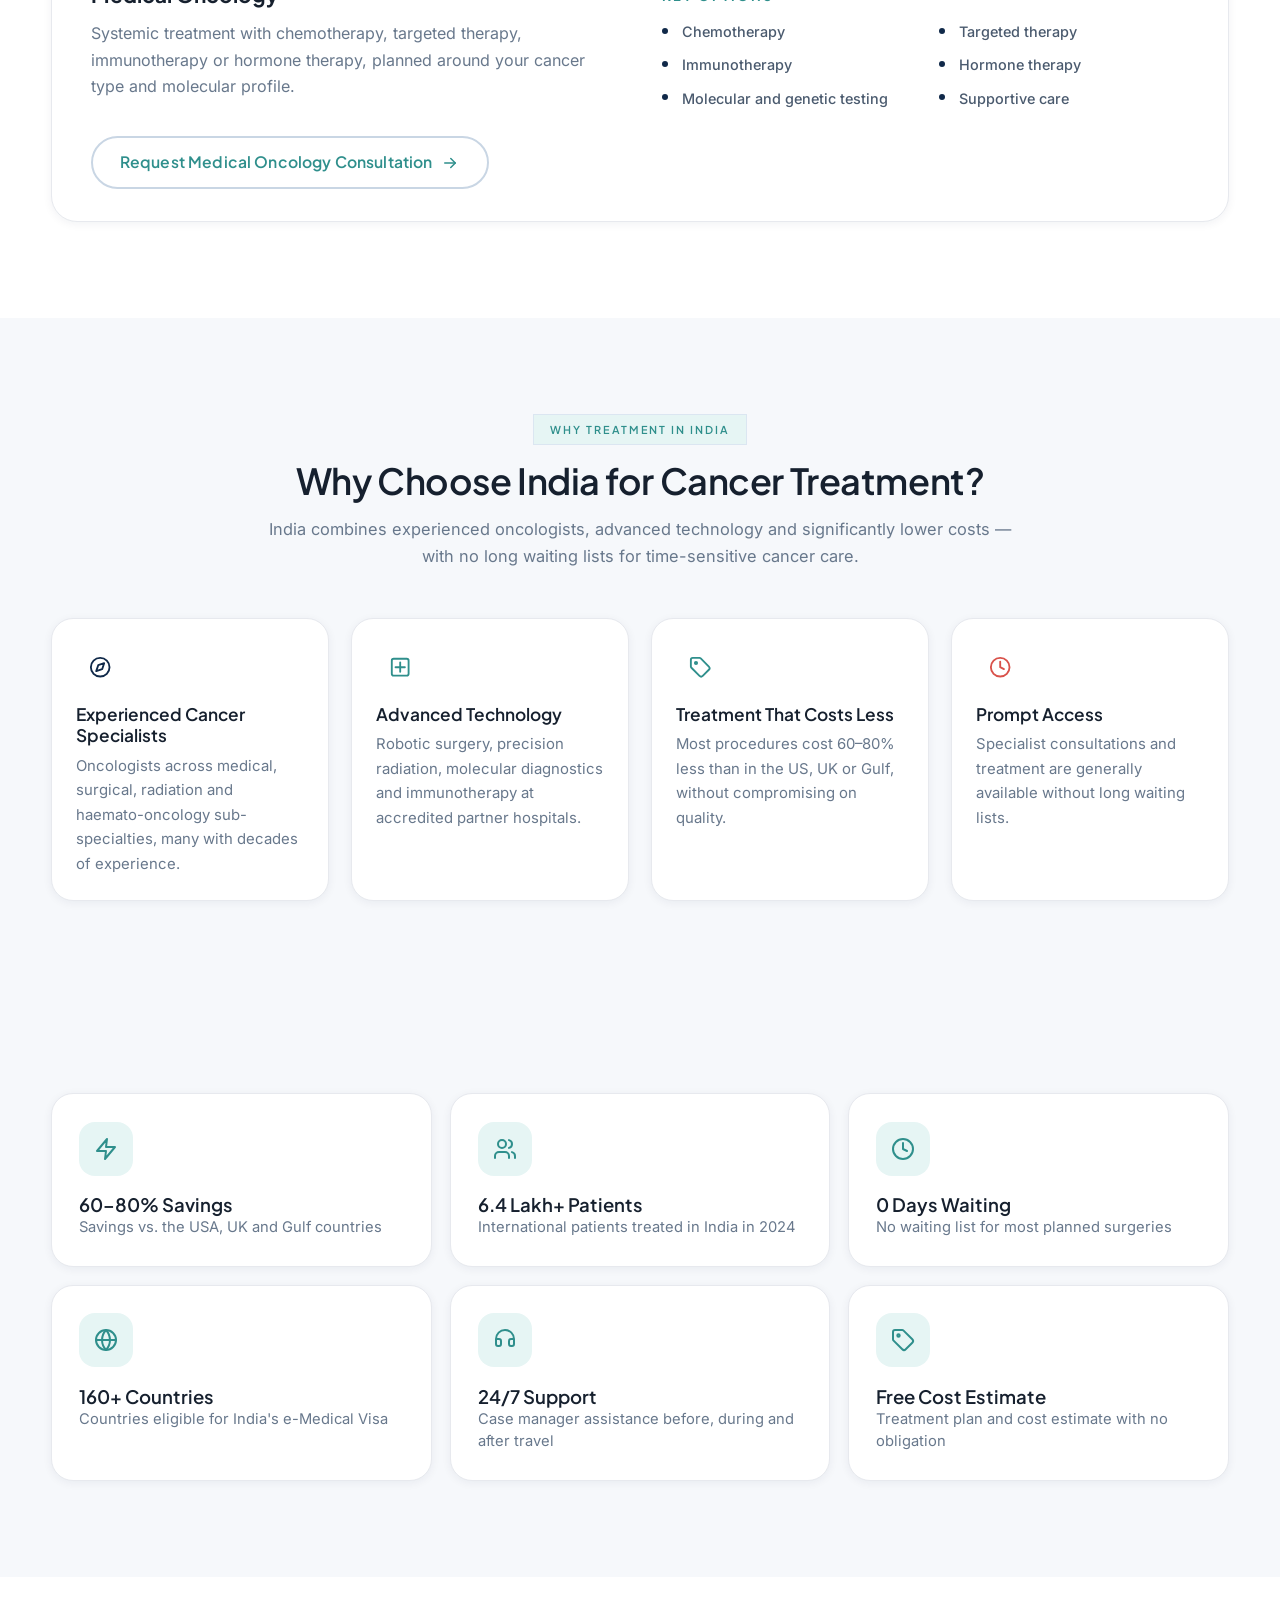
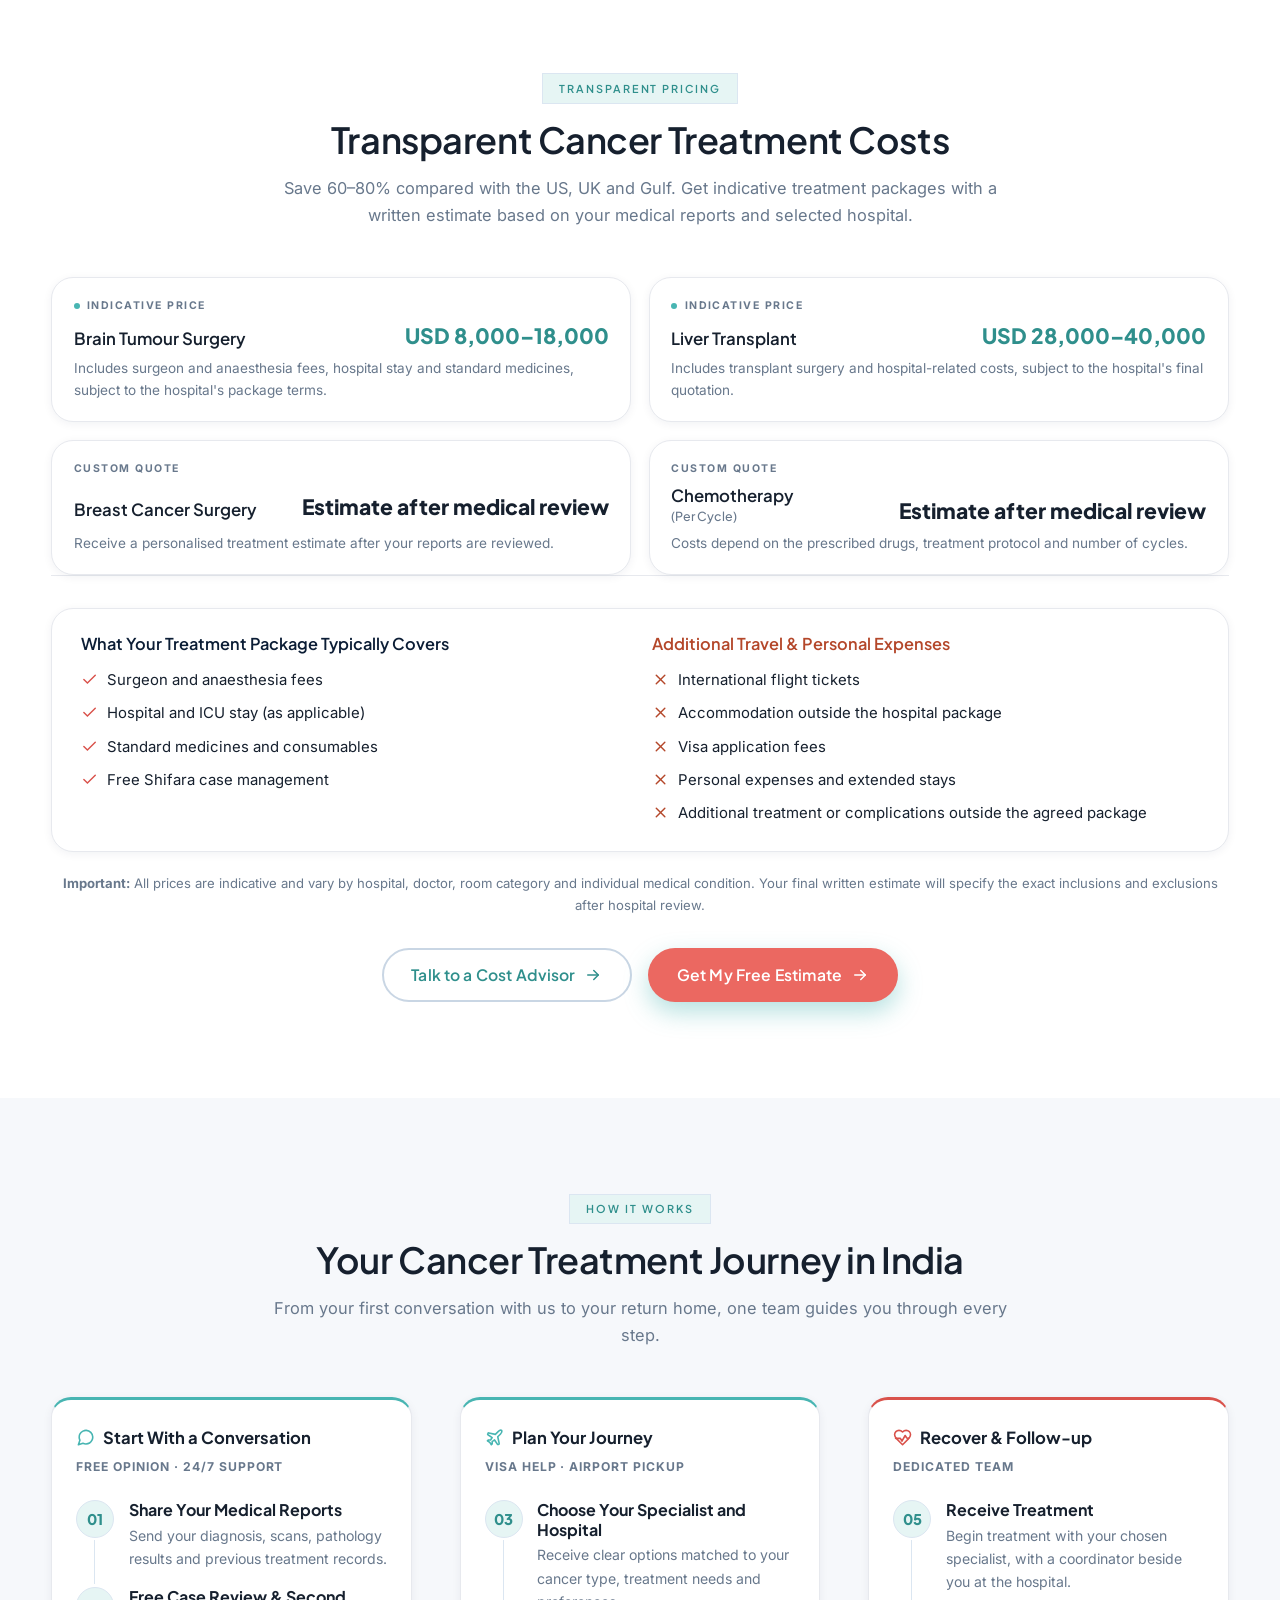
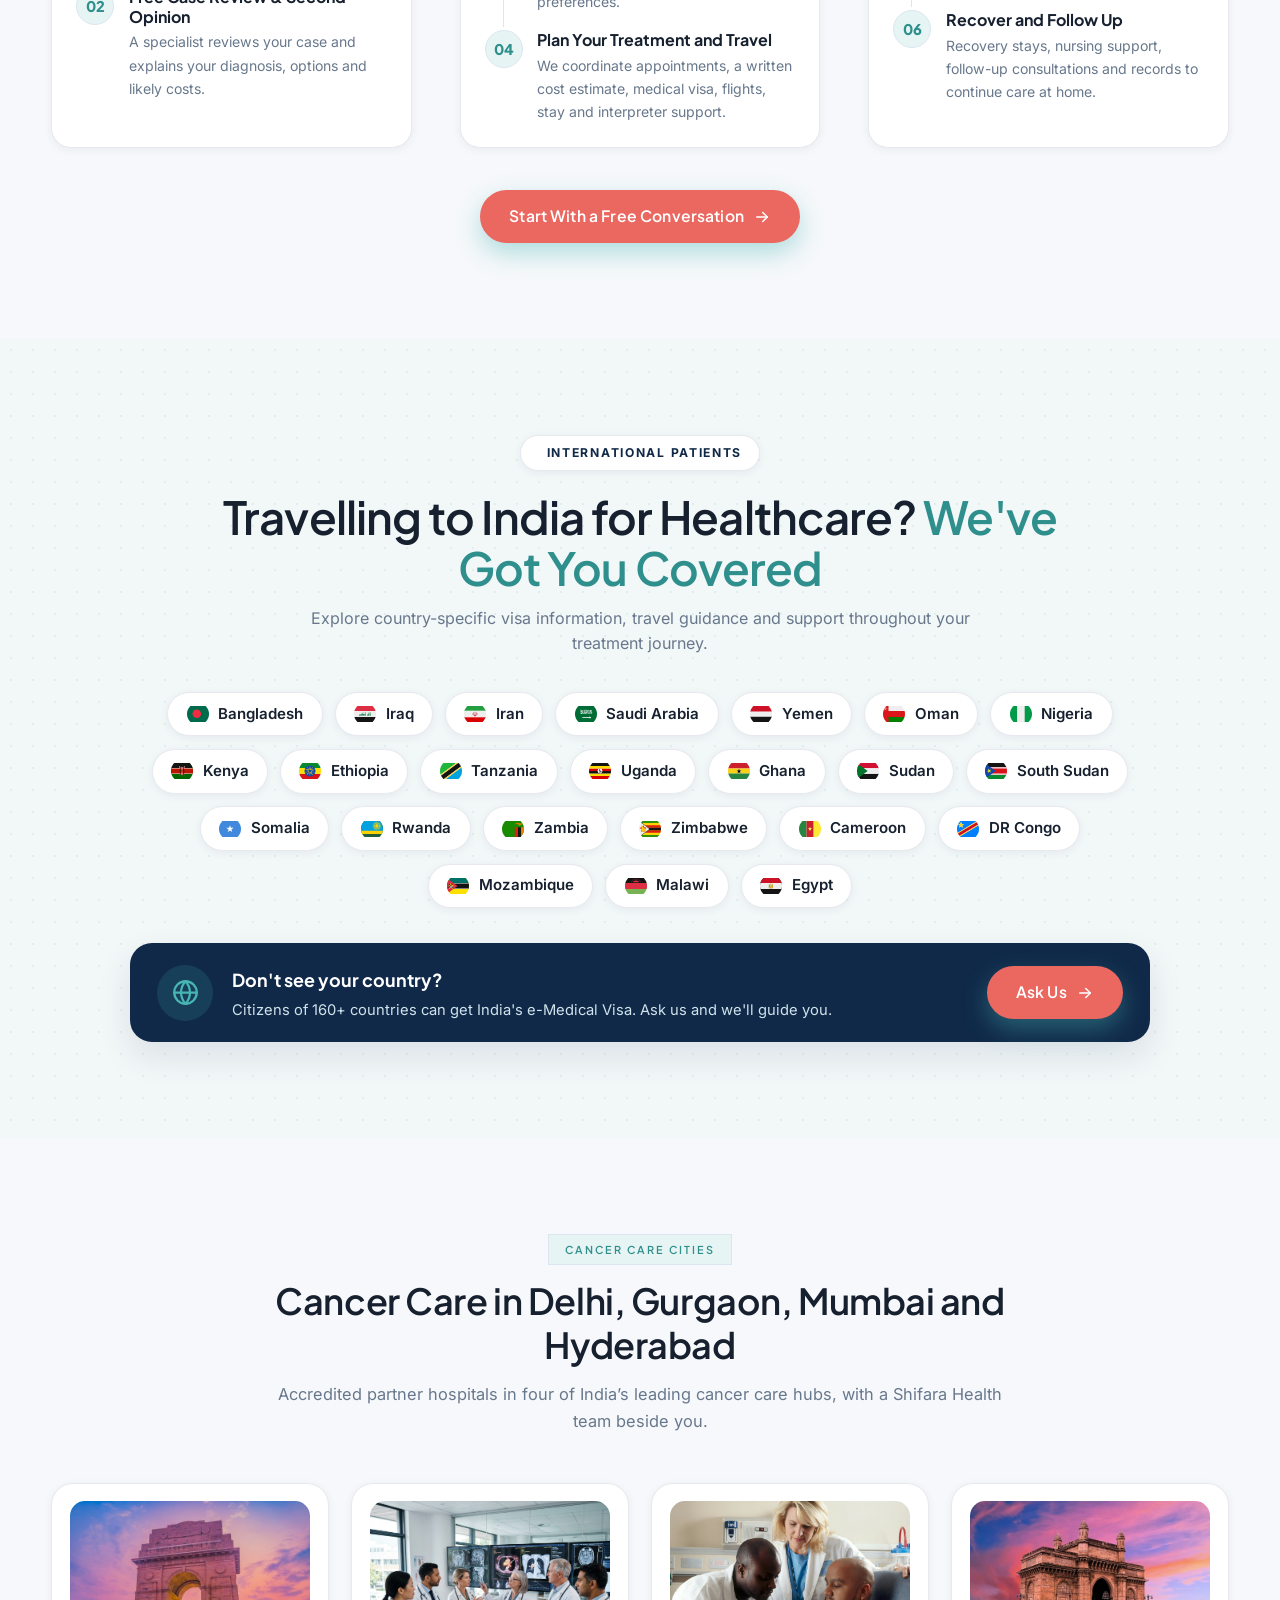
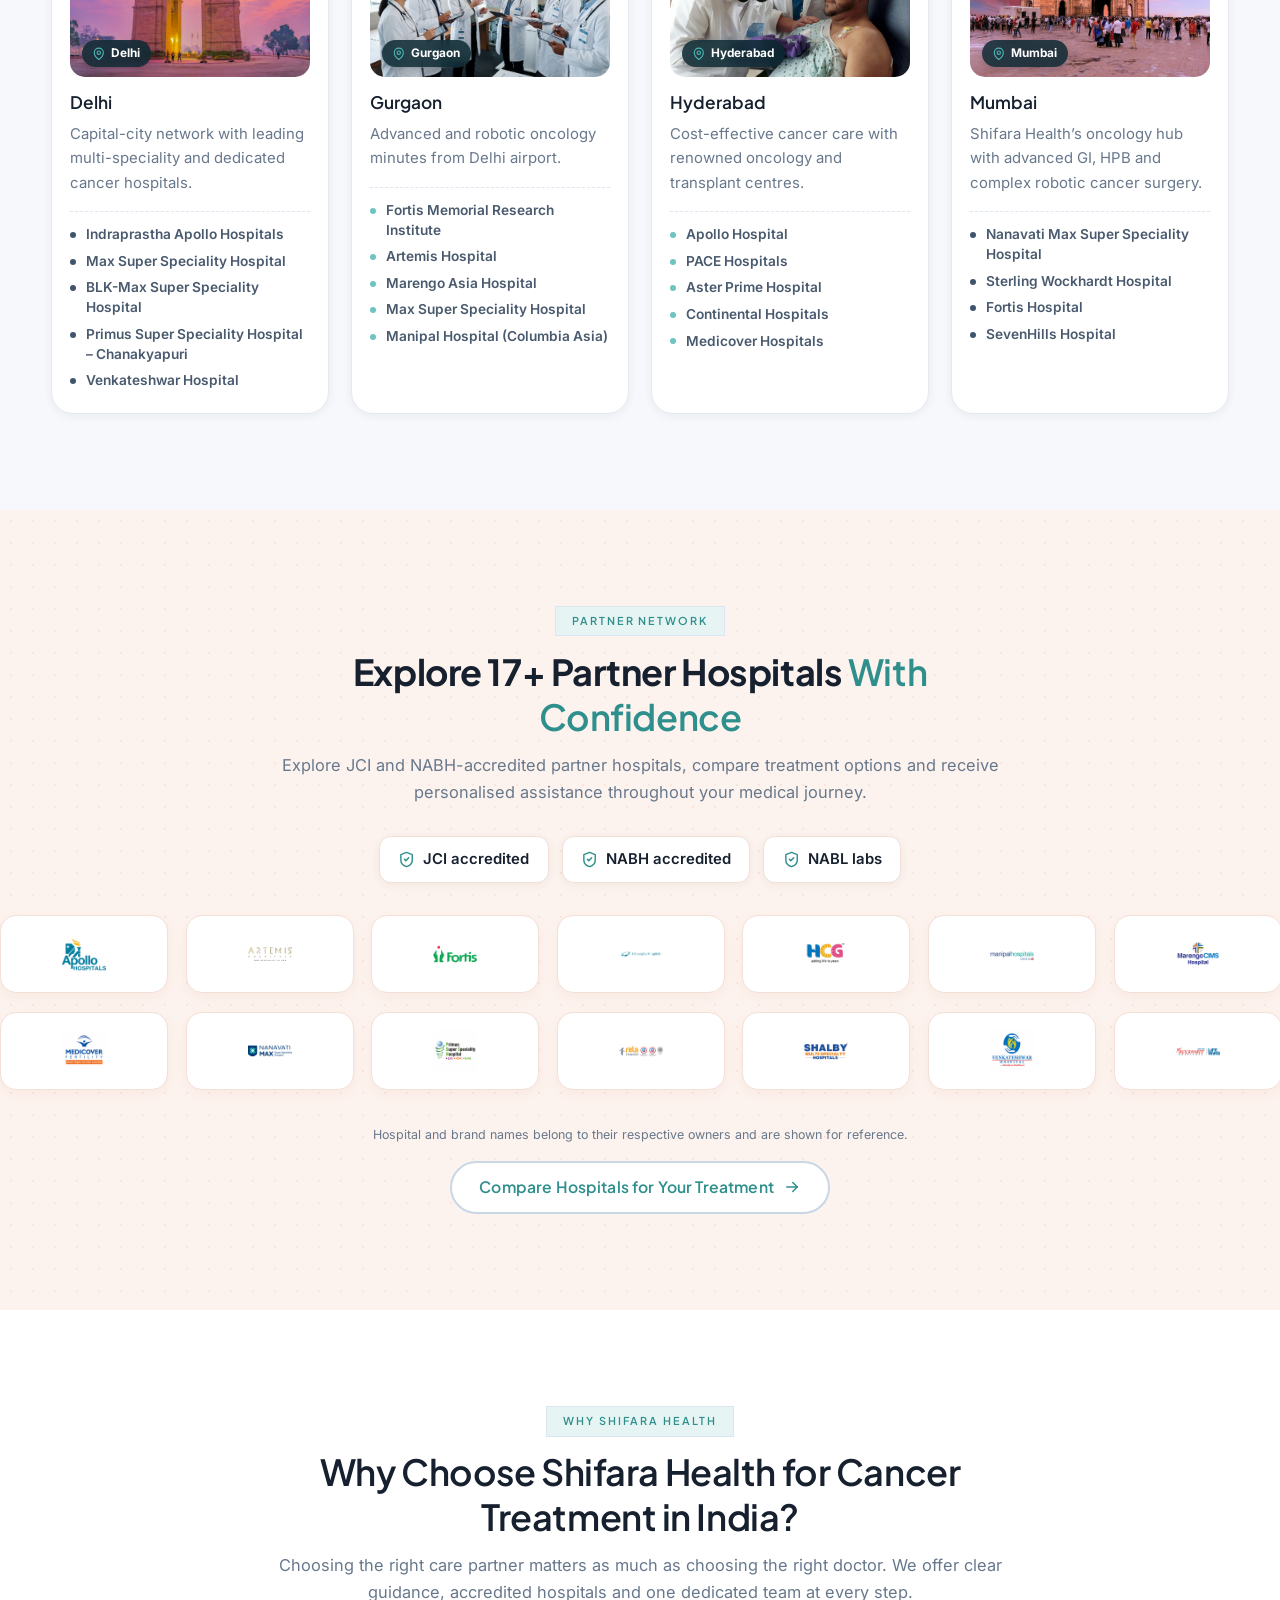
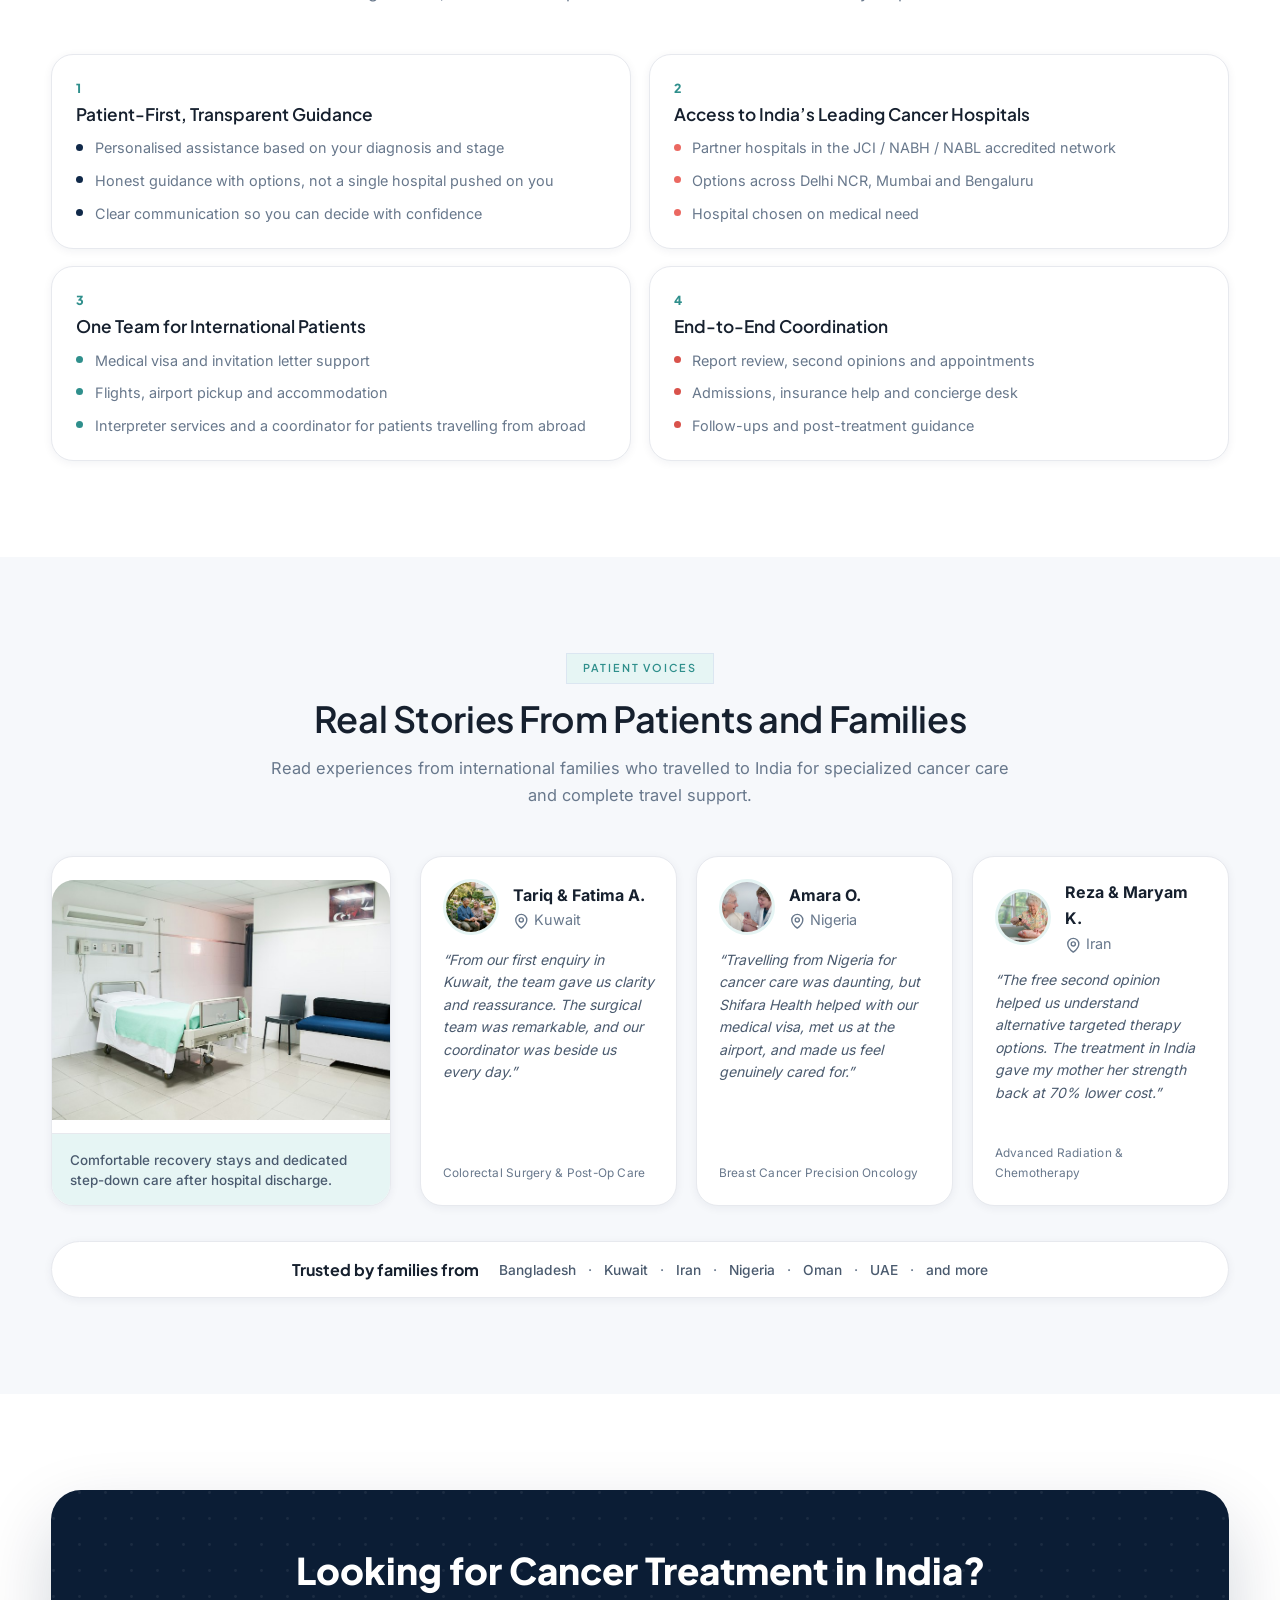
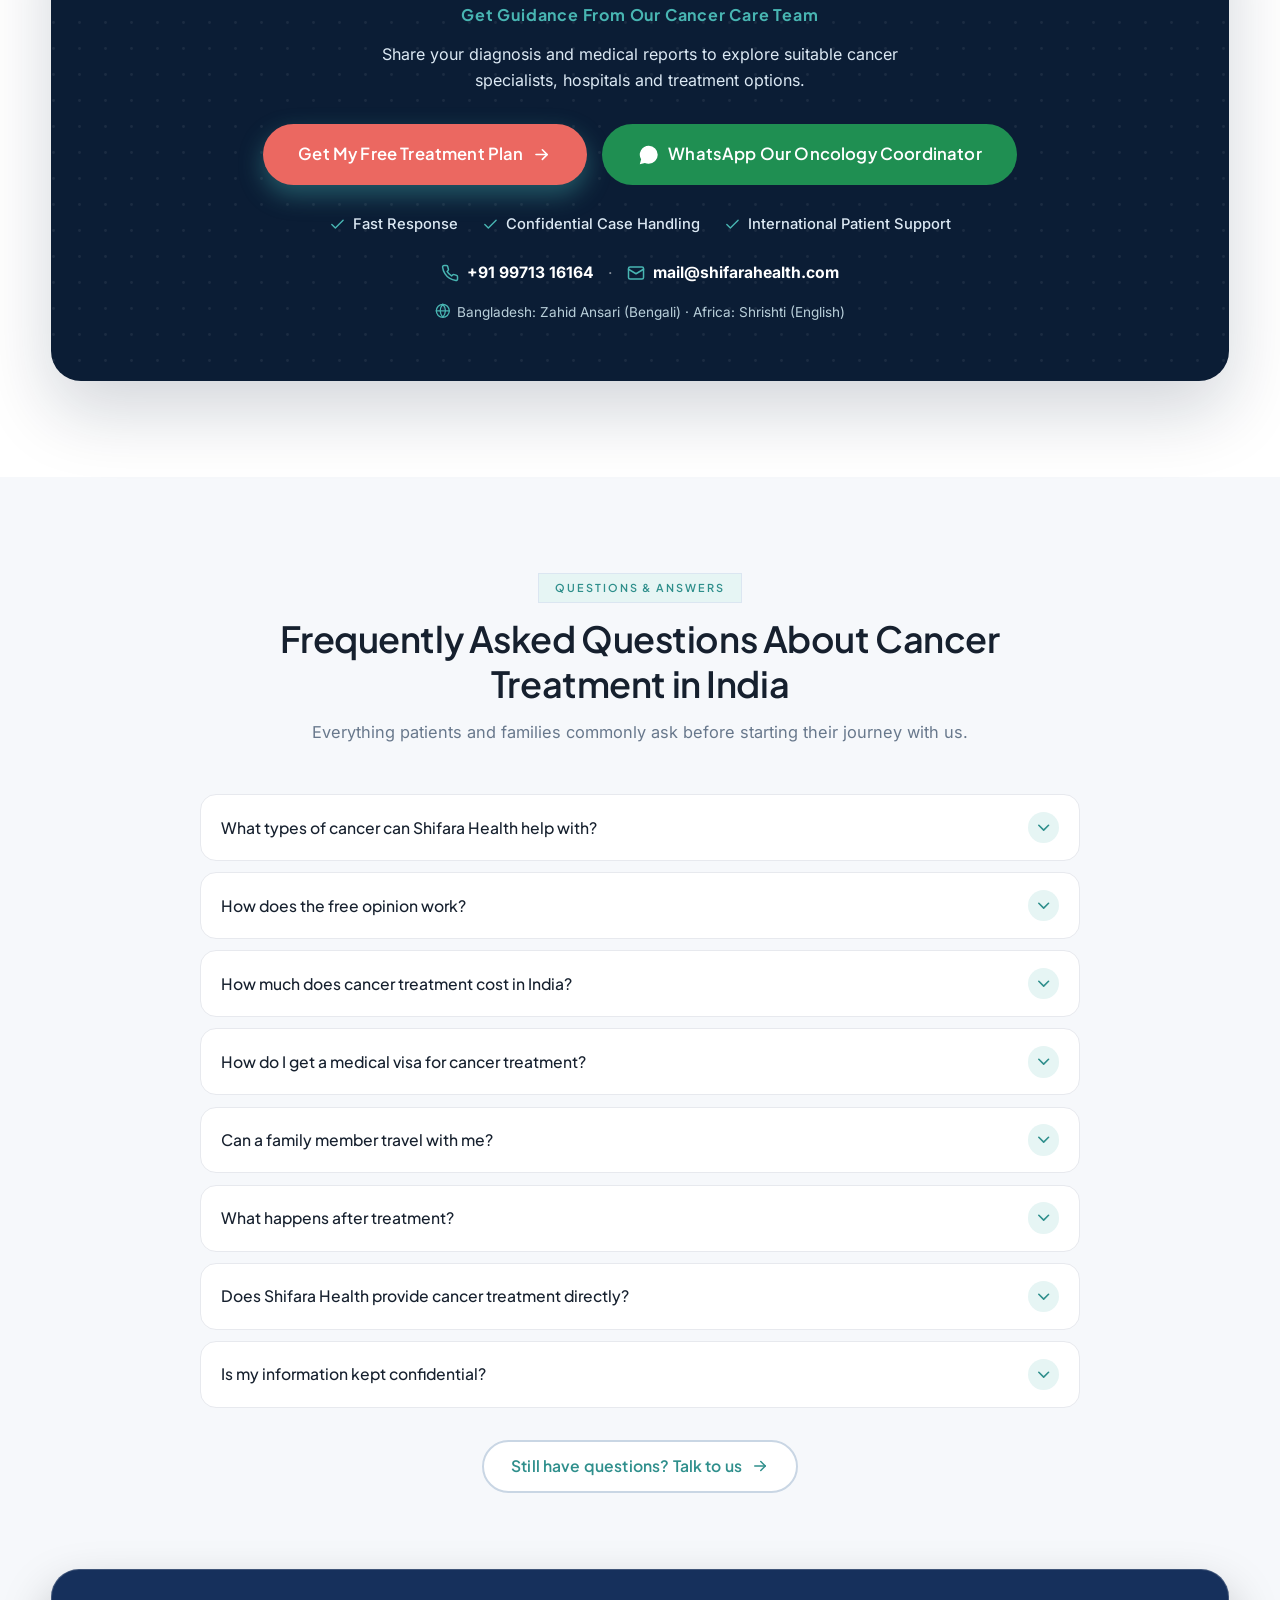
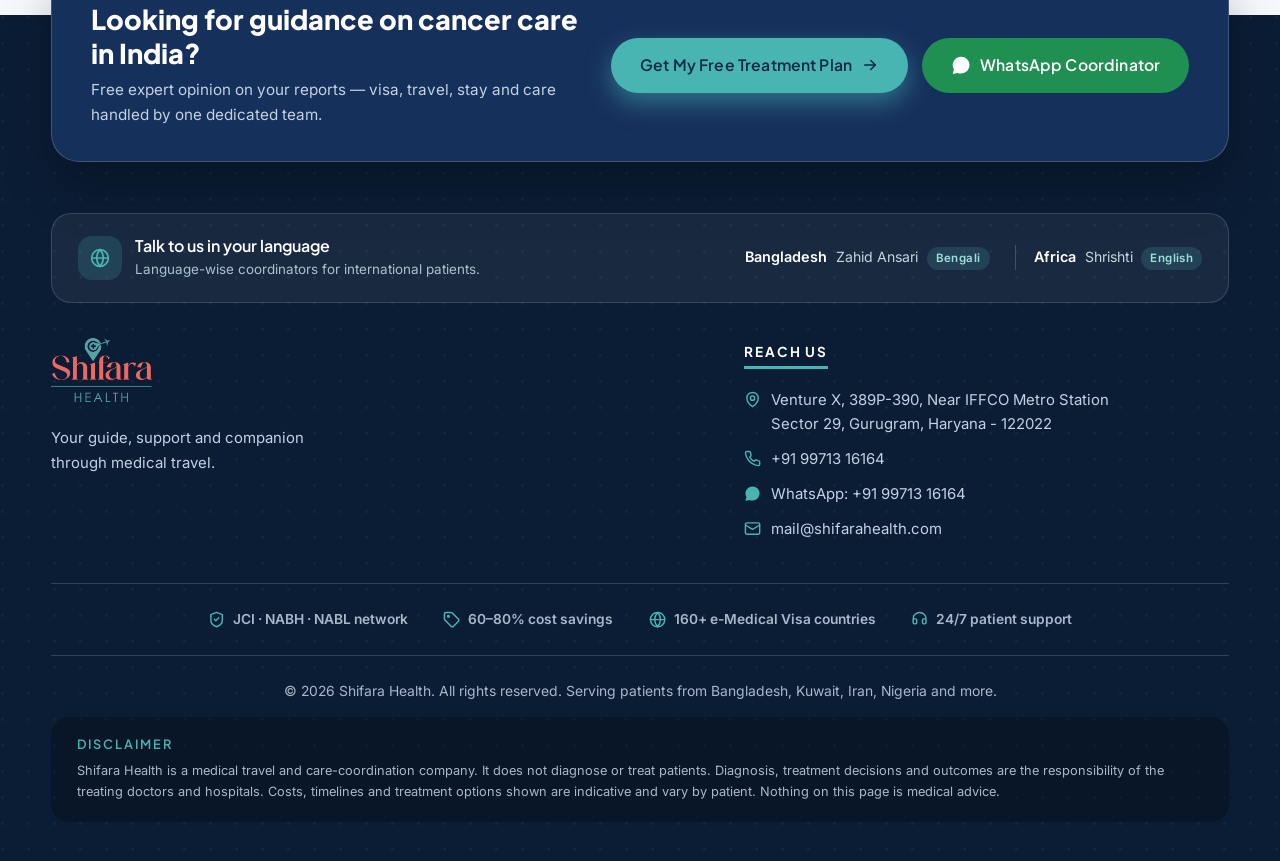
==== commit 60867b59: "Cancer LP (client doc pt 2): bright hero, Travelling to India, USP strip, corrected costs, 4-city hu" ====
--- a/cancer-treatment-landing-page/index.html
+++ b/cancer-treatment-landing-page/index.html
@@ -23,7 +23,7 @@
   <meta property="og:type" content="website">
   <meta property="og:title" content="Cancer Treatment in India – Top Oncologists | Shifara Health">
   <meta property="og:description" content="Free cancer treatment plan in India. Top oncologists at JCI/NABH hospitals, with visa, travel & recovery handled by Shifara Health.">
-  <meta property="og:image" content="assets/images/hero-slide-1.jpg">
+  <meta property="og:image" content="assets/images/hero-bg.jpg">
   <meta name="theme-color" content="#102949">
 
   <!-- Favicon -->
@@ -34,8 +34,8 @@
   <link rel="preload" as="font" type="font/woff2" href="assets/fonts/inter.woff2" crossorigin>
   <link rel="stylesheet" href="css/fonts.css">
 
-  <!-- Hero banner: load the first slide immediately -->
-  <link rel="preload" as="image" href="assets/images/hero-slide-1.jpg" fetchpriority="high">
+  <!-- Bright hero: load the background image immediately -->
+  <link rel="preload" as="image" href="assets/images/hero-bg.jpg" fetchpriority="high">
 
   <!-- Styles -->
   <link rel="stylesheet" href="css/style.css">
@@ -191,99 +191,42 @@
     <!-- ========================================================
          SECTION 1 — HERO  (primary conversion: free consultation form)
     ========================================================== -->
-    <section class="hero" id="top">
-      <!-- FULL-WIDTH SLIDING BANNER — the hero itself (4 flat image slides) -->
-      <div class="hero-banner" id="heroSlider" role="region" aria-roledescription="carousel" aria-label="Cancer treatment highlights" tabindex="0">
-        <div class="hero-slides" id="slidesViewport">
-
-          <article class="hero-slide hero-slide--ink is-active" aria-roledescription="slide" aria-label="Slide 1 of 4">
-            <img class="hero-slide-bg" src="assets/images/hero-slide-1.jpg" alt="Patient receiving radiation therapy on a linear accelerator" width="1200" height="896" fetchpriority="high">
-            <span class="hero-scrim" aria-hidden="true"></span>
-            <div class="container hero-slide-inner">
-              <div class="hero-slide-copy">
-                <p class="eyebrow"><svg class="ic" aria-hidden="true"><use href="#i-heart"/></svg> Cancer Care in India</p>
-                <h1>Cancer Treatment in India, With Trusted Guidance at&nbsp;Every&nbsp;Step</h1>
-                <p class="hero-sub">Connect with leading oncologists at JCI / NABH-accredited hospitals. Shifara Health reviews your reports, explains your options and costs, and takes care of your visa, travel, stay and recovery.</p>
-                <ul class="hero-benefits">
-                  <li><svg class="ic" aria-hidden="true"><use href="#i-check"/></svg> Free expert opinion on your medical reports</li>
-                  <li><svg class="ic" aria-hidden="true"><use href="#i-check"/></svg> Clear treatment options and cost estimates</li>
-                  <li><svg class="ic" aria-hidden="true"><use href="#i-check"/></svg> Top oncologists at JCI / NABH / NABL accredited hospitals</li>
-                  <li><svg class="ic" aria-hidden="true"><use href="#i-check"/></svg> Visa, flights, stay and recovery support from one team</li>
-                </ul>
-                <div class="hero-cta-row">
-                  <a class="btn btn-primary" href="#lead-form" data-event="form_intent">Get My Free Treatment Plan <svg class="ic" aria-hidden="true"><use href="#i-arrow"/></svg></a>
-                  <a class="btn btn-ghost" data-contact="phoneLink" href="#" data-event="call_click">
-                    <svg class="ic" aria-hidden="true"><use href="#i-phone"/></svg>
-                    Call us: <span data-contact="phoneText">+91 99713 16164</span>
-                  </a>
-                </div>
-              </div>
-            </div>
-          </article>
-
-          <article class="hero-slide hero-slide--teal hero-slide--bottom" aria-roledescription="slide" aria-label="Slide 2 of 4">
-            <img class="hero-slide-bg" src="assets/images/hero-slide-2.jpg" alt="Oncologist explaining a cancer care plan and likely costs to an international patient and his wife" width="1200" height="896" loading="lazy">
-            <span class="hero-scrim" aria-hidden="true"></span>
-            <div class="container hero-slide-inner">
-              <div class="hero-slide-copy">
-                <span class="slide-tag">Cost Advantage</span>
-                <h2>World-class cancer care at 60–80% lower cost</h2>
-                <p class="hero-sub">JCI / NABH-accredited hospitals, transparent estimates and a written cost plan before you travel.</p>
-                <div class="hero-cta-row">
-                  <a class="btn btn-ghost-gold" href="#costs">View treatment costs <svg class="ic" aria-hidden="true"><use href="#i-arrow"/></svg></a>
-                </div>
-              </div>
-            </div>
-          </article>
-
-          <article class="hero-slide hero-slide--coral hero-slide--bottom hero-slide--narrow" aria-roledescription="slide" aria-label="Slide 3 of 4">
-            <img class="hero-slide-bg" src="assets/images/hero-slide-3.jpg" alt="Oncology doctor and nurse caring for a patient during chemotherapy infusion" width="1920" height="1080" loading="lazy">
-            <span class="hero-scrim" aria-hidden="true"></span>
-            <div class="container hero-slide-inner">
-              <div class="hero-slide-copy">
-                <span class="slide-tag">Complete Support</span>
-                <h2>One care team beside you, from diagnosis to&nbsp;recovery</h2>
-                <p class="hero-sub">Chemotherapy, radiation and surgery planned by specialists — with visa, travel, stay and interpreter support handled for you and your family.</p>
-                <div class="hero-cta-row">
-                  <a class="btn btn-ghost-gold" href="#journey">See how the journey works <svg class="ic" aria-hidden="true"><use href="#i-arrow"/></svg></a>
-                </div>
-              </div>
-            </div>
-          </article>
-
-          <article class="hero-slide hero-slide--sand hero-slide--bottom" aria-roledescription="slide" aria-label="Slide 4 of 4">
-            <img class="hero-slide-bg" src="assets/images/hero-slide-4.jpg" alt="Multidisciplinary oncology team reviewing cancer scans on a tumour board" width="1200" height="896" loading="lazy">
-            <span class="hero-scrim" aria-hidden="true"></span>
-            <div class="container hero-slide-inner">
-              <div class="hero-slide-copy">
-                <span class="slide-tag">Second Opinion</span>
-                <h2>Free expert opinion on your medical reports</h2>
-                <p class="hero-sub">Share your diagnosis today and get clear options before you decide on treatment.</p>
-                <div class="hero-cta-row">
-                  <a class="btn btn-primary" href="#lead-form" data-event="form_intent">Get my free plan <svg class="ic" aria-hidden="true"><use href="#i-arrow"/></svg></a>
-                </div>
-              </div>
-            </div>
-          </article>
-
-        </div>
-
-        <button class="slide-arrow slide-prev" aria-label="Previous slide">
-          <svg class="ic" aria-hidden="true"><use href="#i-chevl"/></svg>
-        </button>
-        <button class="slide-arrow slide-next" aria-label="Next slide">
-          <svg class="ic" aria-hidden="true"><use href="#i-chevr"/></svg>
-        </button>
-        <div class="slide-dots" id="slideDots" role="group" aria-label="Slide navigation">
-          <button class="slide-toggle" type="button" aria-label="Pause slideshow" aria-pressed="false">
-            <svg class="ic" aria-hidden="true"><use href="#i-pause"/></svg>
-          </button>
-          <!-- indicator dots are generated by js/script.js -->
-        </div>
-      </div>
-
-      <!-- Lead form floating over the right side of the banner (stacks below on mobile) -->
-      <div class="hero-capture">
+    <section class="hero-bright" id="top">
+      <div class="hb-media" aria-hidden="true">
+        <img class="hb-img" src="assets/images/hero-bg.jpg" alt="" width="1376" height="768" fetchpriority="high">
+        <span class="hb-veil"></span>
+      </div>
+
+      <div class="container hb-grid hb-grid--capture">
+        <div class="hb-copy">
+        <p class="hb-chip"><span class="hb-chip-country">India</span>JCI · NABH · NABL accredited hospitals only</p>
+        <h1 class="hb-title">Cancer Treatment in India, With <em>Trusted Guidance</em> at&nbsp;Every&nbsp;Step.</h1>
+        <p class="hb-lead">Connect with leading oncologists at JCI / NABH-accredited hospitals. Shifara Health reviews your reports, explains your options and costs, and takes care of your visa, travel, stay and recovery.</p>
+
+        <ul class="hb-checks">
+          <li><svg class="ic" aria-hidden="true"><use href="#i-check"/></svg> Free expert opinion on your medical reports</li>
+          <li><svg class="ic" aria-hidden="true"><use href="#i-check"/></svg> Top oncologists at JCI / NABH / NABL accredited hospitals</li>
+          <li><svg class="ic" aria-hidden="true"><use href="#i-check"/></svg> Visa, flights, stay and recovery support from one team</li>
+        </ul>
+
+        <div class="hb-cta">
+          <a class="btn btn-primary" href="#lead-form" data-event="form_intent">Get My Free Treatment Plan <svg class="ic" aria-hidden="true"><use href="#i-arrow"/></svg></a>
+          <a class="btn btn-whatsapp" data-contact="waLink" href="#" target="_blank" rel="noopener" data-event="whatsapp_click">
+            <svg class="ic" aria-hidden="true"><use href="#i-whatsapp"/></svg> Chat On WhatsApp
+          </a>
+        </div>
+
+        <dl class="hb-stats">
+          <div><dt>17+</dt><dd>Partner hospitals</dd></div>
+          <div><dt>60–80%</dt><dd>Lower treatment cost*</dd></div>
+          <div><dt>160+</dt><dd>Countries on e-Medical Visa*</dd></div>
+        </dl>
+      </div>
+      </div><!-- /hb-grid -->
+
+        <!-- Free treatment-plan card — floats over the right side of the
+             bright hero and stacks below it on mobile -->
+        <div class="hero-capture">
         <div class="hero-form-wrap">
           <div class="hero-form" id="lead-form">
             <p class="capture-eyebrow">What you get with Shifara Health</p>
@@ -718,66 +661,108 @@
     </section>
 
     <!-- ==========================================================
-         SECTION 9 — TRANSPARENT COSTS
-         Only the two published ranges are shown as fixed numbers.
-         Everything else is presented as a custom quote after report
-         review (doc: other ranges [REQUIRED], not published yet).
+         USP STRIP — six ready-to-point differentiators
+         (client doc pt 2, item 4: table supplied verbatim below
+         the why-choose-India section)
+    ============================================================ -->
+    <section class="section usp-strip" id="usp" aria-label="The Shifara Health advantage at a glance">
+      <div class="container">
+        <div class="usp-grid">
+          <div class="card usp-card reveal">
+            <span class="icon-badge"><svg class="ic" aria-hidden="true"><use href="#i-zap"/></svg></span>
+            <h3>60–80% Savings</h3>
+            <p>Savings vs. the USA, UK and Gulf countries</p>
+          </div>
+          <div class="card usp-card reveal">
+            <span class="icon-badge"><svg class="ic" aria-hidden="true"><use href="#i-users"/></svg></span>
+            <h3>6.4 Lakh+ Patients</h3>
+            <p>International patients treated in India in 2024</p>
+          </div>
+          <div class="card usp-card reveal">
+            <span class="icon-badge"><svg class="ic" aria-hidden="true"><use href="#i-clock"/></svg></span>
+            <h3>0 Days Waiting</h3>
+            <p>No waiting list for most planned surgeries</p>
+          </div>
+          <div class="card usp-card reveal">
+            <span class="icon-badge"><svg class="ic" aria-hidden="true"><use href="#i-globe"/></svg></span>
+            <h3>160+ Countries</h3>
+            <p>Countries eligible for India's e-Medical Visa</p>
+          </div>
+          <div class="card usp-card reveal">
+            <span class="icon-badge"><svg class="ic" aria-hidden="true"><use href="#i-headset"/></svg></span>
+            <h3>24/7 Support</h3>
+            <p>Case manager assistance before, during and after travel</p>
+          </div>
+          <div class="card usp-card reveal">
+            <span class="icon-badge"><svg class="ic" aria-hidden="true"><use href="#i-tag"/></svg></span>
+            <h3>Free Cost Estimate</h3>
+            <p>Treatment plan and cost estimate with no obligation</p>
+          </div>
+        </div>
+      </div>
+    </section>
+
+    <!-- ==========================================================
+         TRANSPARENT COSTS (section 9) — copy replaced verbatim
+         from the client's corrected price list (doc pt 2, item 5)
     ============================================================ -->
     <section class="section costs" id="costs">
       <div class="container">
         <div class="section-head" data-overline="Transparent Pricing">
           <h2>Transparent Cancer Treatment Costs</h2>
-          <p>Save 60–80% compared with the US, UK and Gulf. Your exact estimate depends on your reports, treatment plan and hospital.</p>
+          <p>Save 60–80% compared with the US, UK and Gulf. Get indicative treatment packages with a written estimate based on your medical reports and selected hospital.</p>
         </div>
 
         <div class="grid-4 costs-grid">
           <div class="card cost-card reveal">
-            <span class="cost-tag cost-tag--live">Published price</span>
-            <span class="price">USD 8,000 – 18,000</span>
+            <span class="cost-tag cost-tag--live">Indicative price</span>
+            <span class="price">USD 8,000–18,000</span>
             <h3>Brain Tumour Surgery</h3>
-            <p>Includes surgery, hospital stay and standard pre-surgical evaluation.</p>
+            <p>Includes surgeon and anaesthesia fees, hospital stay and standard medicines, subject to the hospital's package terms.</p>
           </div>
           <div class="card cost-card reveal">
-            <span class="cost-tag cost-tag--live">Published price</span>
-            <span class="price">USD 28,000 – 40,000</span>
+            <span class="cost-tag cost-tag--live">Indicative price</span>
+            <span class="price">USD 28,000–40,000</span>
             <h3>Liver Transplant</h3>
-            <p>Includes transplant surgery, hospital stay and standard evaluation.</p>
+            <p>Includes transplant surgery and hospital-related costs, subject to the hospital's final quotation.</p>
           </div>
           <div class="card cost-card reveal">
             <span class="cost-tag">Custom quote</span>
-            <span class="price price--soft">Estimate on review</span>
+            <span class="price price--soft">Estimate after medical review</span>
             <h3>Breast Cancer Surgery</h3>
-            <p>Written estimate shared after your reports are reviewed.</p>
+            <p>Receive a personalised treatment estimate after your reports are reviewed.</p>
           </div>
           <div class="card cost-card reveal">
             <span class="cost-tag">Custom quote</span>
-            <span class="price price--soft">Estimate on review</span>
-            <h3>Chemotherapy <small>(per cycle)</small></h3>
-            <p>Depends on drugs, protocol and cycle count in your plan.</p>
+            <span class="price price--soft">Estimate after medical review</span>
+            <h3>Chemotherapy <small>(Per Cycle)</small></h3>
+            <p>Costs depend on the prescribed drugs, treatment protocol and number of cycles.</p>
           </div>
         </div>
 
         <div class="costs-note reveal">
           <div class="covers">
-            <h4>What the estimate covers</h4>
+            <h4>What Your Treatment Package Typically Covers</h4>
             <ul>
-              <li><svg class="ic" aria-hidden="true"><use href="#i-check"/></svg> Consultation and diagnostics</li>
-              <li><svg class="ic" aria-hidden="true"><use href="#i-check"/></svg> Main procedure or treatment course</li>
-              <li><svg class="ic" aria-hidden="true"><use href="#i-check"/></svg> Hospital stay</li>
-              <li><svg class="ic" aria-hidden="true"><use href="#i-check"/></svg> Written breakdown before you travel</li>
+              <li><svg class="ic" aria-hidden="true"><use href="#i-check"/></svg> Surgeon and anaesthesia fees</li>
+              <li><svg class="ic" aria-hidden="true"><use href="#i-check"/></svg> Hospital and ICU stay (as applicable)</li>
+              <li><svg class="ic" aria-hidden="true"><use href="#i-check"/></svg> Standard medicines and consumables</li>
+              <li><svg class="ic" aria-hidden="true"><use href="#i-check"/></svg> Free Shifara case management</li>
             </ul>
           </div>
           <div class="covers covers--out">
-            <h4>Usually outside the estimate</h4>
+            <h4>Additional Travel &amp; Personal Expenses</h4>
             <ul>
-              <li><svg class="ic" aria-hidden="true"><use href="#i-x"/></svg> International flights</li>
-              <li><svg class="ic" aria-hidden="true"><use href="#i-x"/></svg> Extended accommodation</li>
-              <li><svg class="ic" aria-hidden="true"><use href="#i-x"/></svg> Complications or plan changes</li>
+              <li><svg class="ic" aria-hidden="true"><use href="#i-x"/></svg> International flight tickets</li>
+              <li><svg class="ic" aria-hidden="true"><use href="#i-x"/></svg> Accommodation outside the hospital package</li>
+              <li><svg class="ic" aria-hidden="true"><use href="#i-x"/></svg> Visa application fees</li>
+              <li><svg class="ic" aria-hidden="true"><use href="#i-x"/></svg> Personal expenses and extended stays</li>
+              <li><svg class="ic" aria-hidden="true"><use href="#i-x"/></svg> Additional treatment or complications outside the agreed package</li>
             </ul>
           </div>
         </div>
 
-        <p class="cost-disclaimer">Costs shown are indicative ranges and vary by hospital, doctor, treatment plan and your medical condition. A final estimate is given after your reports are reviewed.</p>
+        <p class="cost-disclaimer"><strong>Important:</strong> All prices are indicative and vary by hospital, doctor, room category and individual medical condition. Your final written estimate will specify the exact inclusions and exclusions after hospital review.</p>
 
         <div class="costs-cta">
           <a class="btn btn-outline" href="#contact">Talk to a Cost Advisor <svg class="ic" aria-hidden="true"><use href="#i-arrow"/></svg></a>
@@ -873,52 +858,210 @@
     </section>
 
     <!-- ==========================================================
-         SECTION 12 — CANCER CARE HUBS
-         Hospital names intentionally excluded (template).
-         Doc: Chennai excluded for now — home page lists Cardiac & Eye
-         as the Chennai focus; oncology partners [CONFIRM].
+         TRAVELLING TO INDIA — country guidance section
+         (doc pt 2, item 2: headline/sub verbatim; country chips
+         follow the design reference; "Ask Us" opens the free
+         treatment-plan form)
+    ============================================================ -->
+    <section class="section travelling" id="travelling">
+      <div class="container">
+        <p class="tl-overline"><span class="tl-dot" aria-hidden="true"></span> International Patients</p>
+        <h2 class="tl-title">Travelling to India for Healthcare? <em>We've Got You Covered</em></h2>
+        <p class="tl-sub">Explore country-specific visa information, travel guidance and support throughout your treatment journey.</p>
+
+        <ul class="tl-chips reveal">
+          <li><img src="assets/images/flags/bd.svg" alt="" width="22" height="22" loading="lazy" decoding="async"> Bangladesh</li>
+          <li><img src="assets/images/flags/iq.svg" alt="" width="22" height="22" loading="lazy" decoding="async"> Iraq</li>
+          <li><img src="assets/images/flags/ir.svg" alt="" width="22" height="22" loading="lazy" decoding="async"> Iran</li>
+          <li><img src="assets/images/flags/sa.svg" alt="" width="22" height="22" loading="lazy" decoding="async"> Saudi Arabia</li>
+          <li><img src="assets/images/flags/ye.svg" alt="" width="22" height="22" loading="lazy" decoding="async"> Yemen</li>
+          <li><img src="assets/images/flags/om.svg" alt="" width="22" height="22" loading="lazy" decoding="async"> Oman</li>
+          <li><img src="assets/images/flags/ng.svg" alt="" width="22" height="22" loading="lazy" decoding="async"> Nigeria</li>
+          <li><img src="assets/images/flags/ke.svg" alt="" width="22" height="22" loading="lazy" decoding="async"> Kenya</li>
+          <li><img src="assets/images/flags/et.svg" alt="" width="22" height="22" loading="lazy" decoding="async"> Ethiopia</li>
+          <li><img src="assets/images/flags/tz.svg" alt="" width="22" height="22" loading="lazy" decoding="async"> Tanzania</li>
+          <li><img src="assets/images/flags/ug.svg" alt="" width="22" height="22" loading="lazy" decoding="async"> Uganda</li>
+          <li><img src="assets/images/flags/gh.svg" alt="" width="22" height="22" loading="lazy" decoding="async"> Ghana</li>
+          <li><img src="assets/images/flags/sd.svg" alt="" width="22" height="22" loading="lazy" decoding="async"> Sudan</li>
+          <li><img src="assets/images/flags/ss.svg" alt="" width="22" height="22" loading="lazy" decoding="async"> South Sudan</li>
+          <li><img src="assets/images/flags/so.svg" alt="" width="22" height="22" loading="lazy" decoding="async"> Somalia</li>
+          <li><img src="assets/images/flags/rw.svg" alt="" width="22" height="22" loading="lazy" decoding="async"> Rwanda</li>
+          <li><img src="assets/images/flags/zm.svg" alt="" width="22" height="22" loading="lazy" decoding="async"> Zambia</li>
+          <li><img src="assets/images/flags/zw.svg" alt="" width="22" height="22" loading="lazy" decoding="async"> Zimbabwe</li>
+          <li><img src="assets/images/flags/cm.svg" alt="" width="22" height="22" loading="lazy" decoding="async"> Cameroon</li>
+          <li><img src="assets/images/flags/cd.svg" alt="" width="22" height="22" loading="lazy" decoding="async"> DR Congo</li>
+          <li><img src="assets/images/flags/mz.svg" alt="" width="22" height="22" loading="lazy" decoding="async"> Mozambique</li>
+          <li><img src="assets/images/flags/mw.svg" alt="" width="22" height="22" loading="lazy" decoding="async"> Malawi</li>
+          <li><img src="assets/images/flags/eg.svg" alt="" width="22" height="22" loading="lazy" decoding="async"> Egypt</li>
+        </ul>
+
+        <div class="tl-ask reveal">
+          <span class="tl-ask-ic" aria-hidden="true"><svg class="ic"><use href="#i-globe"/></svg></span>
+          <div class="tl-ask-copy">
+            <strong>Don't see your country?</strong>
+            <p>Citizens of 160+ countries can get India's e-Medical Visa. Ask us and we'll guide you.</p>
+          </div>
+          <a class="btn btn-primary tl-ask-btn" href="#lead-form" data-event="form_intent">Ask Us <svg class="ic" aria-hidden="true"><use href="#i-arrow"/></svg></a>
+        </div>
+      </div>
+    </section>
+
+    <!-- ==========================================================
+         CANCER CARE HUBS — city cards now carry the partner
+         hospital names from the client's corrected city-wise list
+         (doc pt 2, item 6). Hub cards: Delhi, Gurgaon, Hyderabad, Mumbai.
 ============================================================ -->
     <section class="section hubs" id="hubs">
       <div class="container">
         <div class="section-head" data-overline="Cancer Care Cities">
-          <h2>Cancer Care in Delhi NCR, Mumbai and Bengaluru</h2>
-          <p>Accredited partner hospitals in three of India’s leading cancer care hubs, with a Shifara Health team beside you.</p>
-        </div>
-        <div class="grid-3 hubs-grid">
+          <h2>Cancer Care in Delhi, Gurgaon, Mumbai and Hyderabad</h2>
+          <p>Accredited partner hospitals in four of India’s leading cancer care hubs, with a Shifara Health team beside you.</p>
+        </div>
+        <div class="grid-4 hubs-grid">
           <div class="card hub-card reveal">
             <div class="hub-img-wrap">
-              <img src="assets/images/hub-delhi.jpg" alt="Delhi NCR Cancer Care Network" class="hub-img" width="320" height="145" loading="lazy">
-              <span class="hub-pin"><svg class="ic" aria-hidden="true"><use href="#i-map"/></svg> Delhi NCR</span>
+              <img src="assets/images/hub-delhi.jpg" alt="Delhi partner hospital network" class="hub-img" width="320" height="145" loading="lazy">
+              <span class="hub-pin"><svg class="ic" aria-hidden="true"><use href="#i-map"/></svg> Delhi</span>
             </div>
             <div class="hub-body">
-              <h3>Delhi NCR <small>(Delhi, Gurugram, Noida)</small></h3>
-              <p>Largest oncology network, with top multi-speciality and dedicated cancer hospitals.</p>
-              <div class="chip-row"><span class="chip">JCI &amp; NABH Centres</span><span class="chip">CyberKnife &amp; BMT</span></div>
+              <h3>Delhi</h3>
+              <p>Capital-city network with leading multi-speciality and dedicated cancer hospitals.</p>
+              <ul class="hub-list">
+                <li>Indraprastha Apollo Hospitals</li>
+                <li>Max Super Speciality Hospital</li>
+                <li>BLK-Max Super Speciality Hospital</li>
+                <li>Primus Super Speciality Hospital – Chanakyapuri</li>
+                <li>Venkateshwar Hospital</li>
+              </ul>
             </div>
           </div>
           <div class="card hub-card reveal">
             <div class="hub-img-wrap">
-              <img src="assets/images/hub-mumbai.jpg" alt="Mumbai Oncology Hub" class="hub-img" width="320" height="145" loading="lazy">
+              <img src="assets/images/hero-slide-4.jpg" alt="Cancer specialists reviewing scans at a Gurgaon partner hospital" class="hub-img" width="1200" height="896" loading="lazy">
+              <span class="hub-pin"><svg class="ic" aria-hidden="true"><use href="#i-map"/></svg> Gurgaon</span>
+            </div>
+            <div class="hub-body">
+              <h3>Gurgaon</h3>
+              <p>Advanced and robotic oncology minutes from Delhi airport.</p>
+              <ul class="hub-list">
+                <li>Fortis Memorial Research Institute</li>
+                <li>Artemis Hospital</li>
+                <li>Marengo Asia Hospital</li>
+                <li>Max Super Speciality Hospital</li>
+                <li>Manipal Hospital (Columbia Asia)</li>
+              </ul>
+            </div>
+          </div>
+          <div class="card hub-card reveal">
+            <div class="hub-img-wrap">
+              <img src="assets/images/hero-slide-3.jpg" alt="Oncology care team at a Hyderabad partner hospital" class="hub-img" width="1920" height="1080" loading="lazy">
+              <span class="hub-pin"><svg class="ic" aria-hidden="true"><use href="#i-map"/></svg> Hyderabad</span>
+            </div>
+            <div class="hub-body">
+              <h3>Hyderabad</h3>
+              <p>Cost-effective cancer care with renowned oncology and transplant centres.</p>
+              <ul class="hub-list">
+                <li>Apollo Hospital</li>
+                <li>PACE Hospitals</li>
+                <li>Aster Prime Hospital</li>
+                <li>Continental Hospitals</li>
+                <li>Medicover Hospitals</li>
+              </ul>
+            </div>
+          </div>
+          <div class="card hub-card reveal">
+            <div class="hub-img-wrap">
+              <img src="assets/images/hub-mumbai.jpg" alt="Mumbai partner hospital network" class="hub-img" width="320" height="145" loading="lazy">
               <span class="hub-pin"><svg class="ic" aria-hidden="true"><use href="#i-map"/></svg> Mumbai</span>
             </div>
             <div class="hub-body">
               <h3>Mumbai</h3>
               <p>Shifara Health’s oncology hub with advanced GI, HPB and complex robotic cancer surgery.</p>
-              <div class="chip-row"><span class="chip">Robotic Onco-Surgery</span><span class="chip">GI &amp; HPB Cancer Care</span></div>
-            </div>
-          </div>
-          <div class="card hub-card reveal">
-            <div class="hub-img-wrap">
-              <img src="assets/images/hub-bengaluru.jpg" alt="Bengaluru Cancer Care Center" class="hub-img" width="320" height="145" loading="lazy">
-              <span class="hub-pin"><svg class="ic" aria-hidden="true"><use href="#i-map"/></svg> Bengaluru</span>
-            </div>
-            <div class="hub-body">
-              <h3>Bengaluru</h3>
-              <p>Dedicated cancer centre with comprehensive oncology services and clinical research.</p>
-              <div class="chip-row"><span class="chip">Immunotherapy &amp; CAR-T</span><span class="chip">Clinical Research</span></div>
-            </div>
-          </div>
-        </div>
+              <ul class="hub-list">
+                <li>Nanavati Max Super Speciality Hospital</li>
+                <li>Sterling Wockhardt Hospital</li>
+                <li>Fortis Hospital</li>
+                <li>SevenHills Hospital</li>
+              </ul>
+            </div>
+          </div>
+        </div>
+      </div>
+    </section>
+
+    <!-- ==========================================================
+         PARTNER HOSPITALS — logo marquee
+         (doc pt 2, item 3: headline/sub verbatim; design mirrors the
+         International Patients page; 17 self-hosted partner logos)
+    ============================================================ -->
+    <section class="section partners" id="partners">
+      <div class="container">
+        <div class="section-head" data-overline="Partner Network">
+          <h2><strong>Explore 17+ Partner Hospitals</strong> <em>With Confidence</em></h2>
+          <p>Explore JCI and NABH-accredited partner hospitals, compare treatment options and receive personalised assistance throughout your medical journey.</p>
+        </div>
+
+        <ul class="partner-chips reveal">
+          <li><svg class="ic" aria-hidden="true"><use href="#i-shield"/></svg> JCI accredited</li>
+          <li><svg class="ic" aria-hidden="true"><use href="#i-shield"/></svg> NABH accredited</li>
+          <li><svg class="ic" aria-hidden="true"><use href="#i-shield"/></svg> NABL labs</li>
+        </ul>
+      </div>
+
+      <div class="partner-rows" aria-label="Partner hospital logos">
+        <div class="partner-row partner-row--a" data-marquee>
+          <ul>
+            <li><img src="assets/images/hospitals/apollo.png" alt="Apollo Hospitals" loading="eager" decoding="async"></li>
+            <li><img src="assets/images/hospitals/artemis.png" alt="Artemis Hospital" loading="eager" decoding="async"></li>
+            <li><img src="assets/images/hospitals/fortis.png" alt="Fortis Healthcare" loading="eager" decoding="async"></li>
+            <li><img src="assets/images/hospitals/gleneagles.jpg" alt="Gleneagles Hospital" loading="eager" decoding="async"></li>
+            <li><img src="assets/images/hospitals/hcg.jpg" alt="HCG Hospitals" loading="eager" decoding="async"></li>
+            <li><img src="assets/images/hospitals/manipal.jpg" alt="Manipal Hospitals" loading="eager" decoding="async"></li>
+            <li><img src="assets/images/hospitals/marengo.png" alt="Marengo Asia Hospital" loading="eager" decoding="async"></li>
+            <li><img src="assets/images/hospitals/max-healthcare.png" alt="Max Healthcare" loading="eager" decoding="async"></li>
+            <li><img src="assets/images/hospitals/medanta.png" alt="Medanta – The Medicity" loading="eager" decoding="async"></li>
+          </ul>
+          <ul aria-hidden="true">
+            <li><img src="assets/images/hospitals/apollo.png" alt="" loading="lazy" decoding="async"></li>
+            <li><img src="assets/images/hospitals/artemis.png" alt="" loading="lazy" decoding="async"></li>
+            <li><img src="assets/images/hospitals/fortis.png" alt="" loading="lazy" decoding="async"></li>
+            <li><img src="assets/images/hospitals/gleneagles.jpg" alt="" loading="lazy" decoding="async"></li>
+            <li><img src="assets/images/hospitals/hcg.jpg" alt="" loading="lazy" decoding="async"></li>
+            <li><img src="assets/images/hospitals/manipal.jpg" alt="" loading="lazy" decoding="async"></li>
+            <li><img src="assets/images/hospitals/marengo.png" alt="" loading="lazy" decoding="async"></li>
+            <li><img src="assets/images/hospitals/max-healthcare.png" alt="" loading="lazy" decoding="async"></li>
+            <li><img src="assets/images/hospitals/medanta.png" alt="" loading="lazy" decoding="async"></li>
+          </ul>
+        </div>
+        <div class="partner-row" data-marquee>
+          <ul>
+            <li><img src="assets/images/hospitals/medicover-fertility.jpg" alt="Medicover Fertility" loading="eager" decoding="async"></li>
+            <li><img src="assets/images/hospitals/nanavati-max.png" alt="Nanavati Max Super Speciality Hospital" loading="eager" decoding="async"></li>
+            <li><img src="assets/images/hospitals/prime-super-speciality.jpg" alt="Prime Super Speciality Hospital" loading="eager" decoding="async"></li>
+            <li><img src="assets/images/hospitals/rela.png" alt="Rela Hospital" loading="eager" decoding="async"></li>
+            <li><img src="assets/images/hospitals/shalby.png" alt="Shalby Hospitals" loading="eager" decoding="async"></li>
+            <li><img src="assets/images/hospitals/venkateshwar.jpg" alt="Venkateshwar Hospital" loading="eager" decoding="async"></li>
+            <li><img src="assets/images/hospitals/wockhardt.png" alt="Wockhardt Hospitals" loading="eager" decoding="async"></li>
+            <li><img src="assets/images/hospitals/world-ivf.jpg" alt="World IVF Centre" loading="eager" decoding="async"></li>
+          </ul>
+          <ul aria-hidden="true">
+            <li><img src="assets/images/hospitals/medicover-fertility.jpg" alt="" loading="lazy" decoding="async"></li>
+            <li><img src="assets/images/hospitals/nanavati-max.png" alt="" loading="lazy" decoding="async"></li>
+            <li><img src="assets/images/hospitals/prime-super-speciality.jpg" alt="" loading="lazy" decoding="async"></li>
+            <li><img src="assets/images/hospitals/rela.png" alt="" loading="lazy" decoding="async"></li>
+            <li><img src="assets/images/hospitals/shalby.png" alt="" loading="lazy" decoding="async"></li>
+            <li><img src="assets/images/hospitals/venkateshwar.jpg" alt="" loading="lazy" decoding="async"></li>
+            <li><img src="assets/images/hospitals/wockhardt.png" alt="" loading="lazy" decoding="async"></li>
+            <li><img src="assets/images/hospitals/world-ivf.jpg" alt="" loading="lazy" decoding="async"></li>
+          </ul>
+        </div>
+      </div>
+
+      <p class="partners-note">
+        Hospital and brand names belong to their respective owners and are shown for reference.
+      </p>
+      <div class="partners-cta reveal">
+        <a class="btn btn-outline" href="#lead-form" data-event="form_intent">Compare Hospitals for Your Treatment <svg class="ic" aria-hidden="true"><use href="#i-arrow"/></svg></a>
       </div>
     </section>
 
--- a/cancer-treatment-landing-page/css/style.css
+++ b/cancer-treatment-landing-page/css/style.css
@@ -2805,3 +2805,265 @@
   .hero-cta-row .btn-ghost[data-contact="phoneLink"] { display: none; }
 }
 
+/* ============================================================
+   CLIENT DOC (PT 2) ADDITIONS — bright static hero, travelling
+   section, USP strip, hub hospital lists, partners marquee.
+   Appended last so these rules win any same-selector cascade.
+   ============================================================ */
+
+/* ---------- 1 · Bright static hero (replaces the old sliding
+   banner; skeleton mirrors the International Patients page) ---------- */
+.hero-bright {
+  /* the slider-era rules read --hero-gutter off section.hero; re-home it
+     here so the floating form card keeps the container's right gutter */
+  --hero-gutter: max(4vw, calc((100vw - 1220px) / 2));
+  position: relative;
+  overflow: hidden;
+  background: #f3f6fb;
+  padding: clamp(2.6rem, 5vw, 4.2rem) 0 clamp(3.2rem, 5.4vw, 4.8rem);
+}
+.hero-bright .hb-media { position: absolute; inset: 0; z-index: 0; }
+.hero-bright .hb-img { width: 100%; height: 100%; object-fit: cover; object-position: 68% 40%; }
+.hero-bright .hb-veil {
+  position: absolute; inset: 0;
+  background: linear-gradient(92deg,
+    rgba(246, 249, 252, .97) 0%,
+    rgba(246, 249, 252, .9) 32%,
+    rgba(246, 249, 252, .55) 56%,
+    rgba(246, 249, 252, .14) 78%,
+    rgba(246, 249, 252, 0) 100%);
+}
+.hero-bright .hb-grid {
+  position: relative;
+  z-index: 1;
+  display: grid;
+  grid-template-columns: minmax(0, 1.06fr) minmax(0, .94fr);
+  gap: clamp(1.8rem, 3.2vw, 3.2rem);
+  align-items: center;
+}
+.hero-bright .hb-copy { position: relative; z-index: 1; max-width: min(620px, 100%); }
+.hero-bright .hb-chip {
+  display: inline-flex; align-items: center; gap: .6rem;
+  background: #fff; border: 1px solid #e3eaf2; border-radius: 999px;
+  box-shadow: var(--shadow-sm);
+  padding: .42rem .95rem .42rem .45rem;
+  font-weight: 600; font-size: .85rem; color: var(--ink);
+  margin-bottom: 1.5rem;
+}
+.hero-bright .hb-chip-country {
+  background: var(--gold-soft); color: var(--gold-text);
+  font-family: var(--font-head); font-weight: 700; font-size: .85rem;
+  border-radius: 10px; padding: .22rem .62rem; line-height: 1.3;
+}
+.hero-bright .hb-title {
+  font-family: var(--font-head);
+  font-size: clamp(2.15rem, 4.3vw, 3.25rem);
+  font-weight: 700; letter-spacing: -.02em; line-height: 1.1;
+  margin-bottom: 1.05rem;
+}
+.hero-bright .hb-title em { font-style: normal; color: var(--gold-text); }
+.hero-bright .hb-lead {
+  font-size: 1.02rem; line-height: 1.65; color: var(--ink-soft);
+  max-width: 560px; margin-bottom: 1.35rem;
+}
+.hero-bright .hb-checks { display: flex; flex-wrap: wrap; gap: .55rem 1.5rem; margin-bottom: 1.7rem; list-style: none; padding: 0; }
+.hero-bright .hb-checks li { display: inline-flex; align-items: center; gap: .5rem; font-weight: 600; font-size: .95rem; color: var(--ink); }
+.hero-bright .hb-checks .ic { color: var(--gold-text); }
+.hero-bright .hb-cta { display: flex; flex-wrap: wrap; gap: .85rem; margin-bottom: 2rem; }
+.hero-bright .hb-stats { display: flex; flex-wrap: wrap; gap: .7rem 2.3rem; margin: 0; }
+.hero-bright .hb-stats div { min-width: 92px; }
+.hero-bright .hb-stats dt { font-family: var(--font-head); font-size: 1.5rem; font-weight: 700; color: var(--brand); letter-spacing: -.01em; }
+.hero-bright .hb-stats dd { margin: .15rem 0 0; font-size: .76rem; font-weight: 600; color: var(--muted); }
+/* keep the short-screen Name+Country pair perfectly equal at any zoom */
+.hero-bright #enquiryForm .field input,
+.hero-bright #enquiryForm .field select,
+.hero-bright #enquiryForm .field textarea { min-width: 0; }
+/* NOTE: .hero-capture keeps its base absolute-over-banner rules on desktop and
+   the existing ≤1080 static rules on tablet/mobile — no local override needed. */
+/* on tablets/mobile the existing static capture rules apply;
+   open the copy block full width and lift the page above the image */
+@media (max-width: 1080px) {
+  .hero-bright .hb-grid { grid-template-columns: 1fr; }
+  .hero-bright .hb-copy { max-width: 100%; }
+  /* static capture must paint above the absolutely-positioned hero image:
+     z-index is ignored on static boxes, so lift it with position:relative */
+  .hero-bright .hero-capture { position: relative; z-index: 8; }
+  .hero-bright .hb-veil {
+    background: linear-gradient(180deg,
+      rgba(246, 249, 252, .96) 0%,
+      rgba(246, 249, 252, .8) 55%,
+      rgba(246, 249, 252, .92) 100%);
+  }
+}
+
+/* ---------- 2 · Travelling to India — country chips + ask band ---------- */
+.travelling {
+  background-color: #f2f7f8;
+  background-image: radial-gradient(rgba(14, 95, 112, .07) 1.1px, transparent 1.1px);
+  background-size: 22px 22px;
+}
+.tl-overline {
+  display: flex; align-items: center; gap: .55rem;
+  width: fit-content;
+  margin-inline: auto;
+  background: #fff; border: 1px solid var(--line); border-radius: 999px;
+  box-shadow: var(--shadow-sm);
+  padding: .42rem 1.05rem;
+  font-weight: 700; font-size: .76rem; letter-spacing: .14em; text-transform: uppercase;
+  color: var(--brand-navy);
+}
+.tl-title {
+  font-family: var(--font-head);
+  text-align: center;
+  font-size: clamp(1.95rem, 3.8vw, 2.85rem);
+  line-height: 1.12; letter-spacing: -.02em;
+  max-width: 880px;
+  margin: 1.3rem auto .75rem;
+}
+.tl-title em { font-style: normal; color: var(--gold-text); }
+.tl-sub {
+  text-align: center; color: var(--muted);
+  font-size: 1rem; line-height: 1.6;
+  max-width: 660px;
+  margin: 0 auto 2.2rem;
+}
+.tl-chips {
+  list-style: none; padding: 0; margin: 0 auto;
+  display: flex; flex-wrap: wrap; justify-content: center;
+  gap: .8rem .75rem;
+  max-width: 1020px;
+}
+.tl-chips li {
+  display: inline-flex; align-items: center; gap: .6rem;
+  background: #fff; border: 1px solid var(--line); border-radius: 999px;
+  box-shadow: var(--shadow-sm);
+  padding: .55rem 1.15rem;
+  font-weight: 600; font-size: .94rem; color: var(--ink);
+}
+.tl-chips img { width: 22px; height: 22px; border-radius: 50%; object-fit: cover; }
+.tl-ask {
+  display: flex; align-items: center; gap: 1.15rem;
+  background: var(--brand-navy); color: #fff;
+  border-radius: 22px;
+  box-shadow: var(--shadow-md);
+  padding: 1.35rem 1.7rem;
+  max-width: 1020px;
+  margin: 2.2rem auto 0;
+}
+.tl-ask-ic {
+  flex: 0 0 auto;
+  width: 56px; height: 56px; border-radius: 50%;
+  display: grid; place-items: center;
+  background: rgba(72, 181, 178, .16); color: #48b5b2;
+}
+.tl-ask-ic .ic { width: 27px; height: 27px; }
+.tl-ask-copy { flex: 1 1 auto; }
+.tl-ask-copy strong { display: block; font-family: var(--font-head); font-size: 1.12rem; margin-bottom: .28rem; }
+.tl-ask-copy p { margin: 0; color: #cfe3ea; font-size: .92rem; line-height: 1.5; }
+.tl-ask-btn { flex: 0 0 auto; }
+
+/* ---------- 3 · USP strip (client table, verbatim) ---------- */
+.usp-strip { background: var(--brand-tint); }
+.usp-grid { display: grid; grid-template-columns: repeat(3, minmax(0, 1fr)); gap: 1.1rem; }
+.usp-card h3 { margin: .05rem 0 0; font-size: 1.16rem; }
+.usp-card p { margin: 0; color: var(--muted); font-size: .92rem; line-height: 1.55; }
+
+/* ---------- 4 · Hubs: 4 city cards + corrected hospital lists ---------- */
+.section.hubs .hubs-grid {
+  display: grid;
+  grid-template-columns: repeat(4, minmax(0, 1fr));
+  gap: 1.4rem;
+  border-bottom: 0;
+}
+.hub-list {
+  list-style: none;
+  margin: 1rem 0 0;
+  padding: .8rem 0 0;
+  border-top: 1px dashed var(--line-strong);
+  display: grid;
+  gap: .42rem;
+}
+.hub-list li {
+  position: relative;
+  padding-left: 1.02rem;
+  font-size: .855rem; font-weight: 600;
+  color: var(--ink-soft); line-height: 1.45;
+}
+.hub-list li::before {
+  content: "";
+  position: absolute; left: 0; top: .5em;
+  width: 6px; height: 6px; border-radius: 50%;
+  background: var(--hub-accent, var(--brand));
+  opacity: .8;
+}
+
+/* ---------- 5 · Partner hospitals marquee (International-page design) ---------- */
+.partners {
+  background-color: #fdf3ee;
+  background-image: radial-gradient(rgba(233, 128, 100, .12) 1.15px, transparent 1.15px);
+  background-size: 22px 22px;
+}
+.partners .section-head h2 em { font-style: normal; color: var(--gold-text); }
+.partner-chips {
+  list-style: none;
+  display: flex; flex-wrap: wrap; justify-content: center;
+  gap: .8rem;
+  margin: -1.1rem auto 0;
+  padding: 0;
+}
+.partner-chips li {
+  display: inline-flex; align-items: center; gap: .5rem;
+  background: #fff; border: 1px solid #f1dfd6; border-radius: 12px;
+  box-shadow: var(--shadow-sm);
+  padding: .62rem 1.15rem;
+  font-weight: 600; font-size: .93rem; color: var(--ink);
+}
+.partner-chips .ic { color: var(--gold-text); }
+.partner-rows {
+  overflow: hidden;
+  display: grid;
+  gap: 1.15rem;
+  margin-top: 1.7rem;
+  padding: .35rem 0 .7rem;
+}
+.partner-row { display: flex; width: max-content; animation: partner-scroll 44s linear infinite; }
+.partner-row + .partner-row { animation-duration: 52s; animation-direction: reverse; }
+.partner-row ul { display: flex; list-style: none; margin: 0; padding: 0; }
+.partner-row li {
+  display: flex; align-items: center; justify-content: center;
+  background: #fff; border: 1px solid #f3e0d7; border-radius: 16px;
+  box-shadow: 0 4px 14px rgba(180, 96, 74, .07);
+  padding: .95rem 1.4rem;
+  margin-right: 1.1rem;
+  min-width: 168px; min-height: 78px;
+}
+.partner-row img { display: block; height: 44px; width: auto; max-width: 158px; object-fit: contain; }
+@keyframes partner-scroll { to { transform: translateX(-50%); } }
+.partner-rows:hover .partner-row { animation-play-state: paused; }
+.partners-note { text-align: center; color: var(--muted); font-size: .78rem; margin: 1.5rem 0 0; padding-inline: 1.4rem; }
+.partners-cta { text-align: center; margin-top: .95rem; }
+
+/* ---------- 6 · Responsive + motion additions ---------- */
+@media (max-width: 1180px) {
+  .section.hubs .hubs-grid { grid-template-columns: repeat(2, minmax(0, 1fr)); }
+}
+@media (max-width: 1080px) {
+  .usp-grid { grid-template-columns: repeat(2, minmax(0, 1fr)); }
+  .tl-ask { flex-direction: column; text-align: center; padding: 1.4rem 1.3rem; }
+  .tl-ask-copy { width: 100%; }
+}
+@media (max-width: 640px) {
+  .usp-grid { grid-template-columns: 1fr; }
+  .section.hubs .hubs-grid { grid-template-columns: 1fr; }
+  .hero-bright .hb-checks li { font-size: .86rem; }
+  .hero-bright .hb-stats { gap: .8rem 1.4rem; }
+  .hero-bright .hb-stats dt { font-size: 1.35rem; }
+  .tl-chips { gap: .65rem; }
+  .tl-chips li { padding: .5rem .95rem; font-size: .88rem; }
+  .partner-row li { padding: .7rem 1rem; margin-right: .85rem; min-width: 138px; min-height: 62px; }
+  .partner-row img { height: 34px; max-width: 128px; }
+}
+@media (prefers-reduced-motion: reduce) {
+  .partner-row { animation: none; }
+}
+
